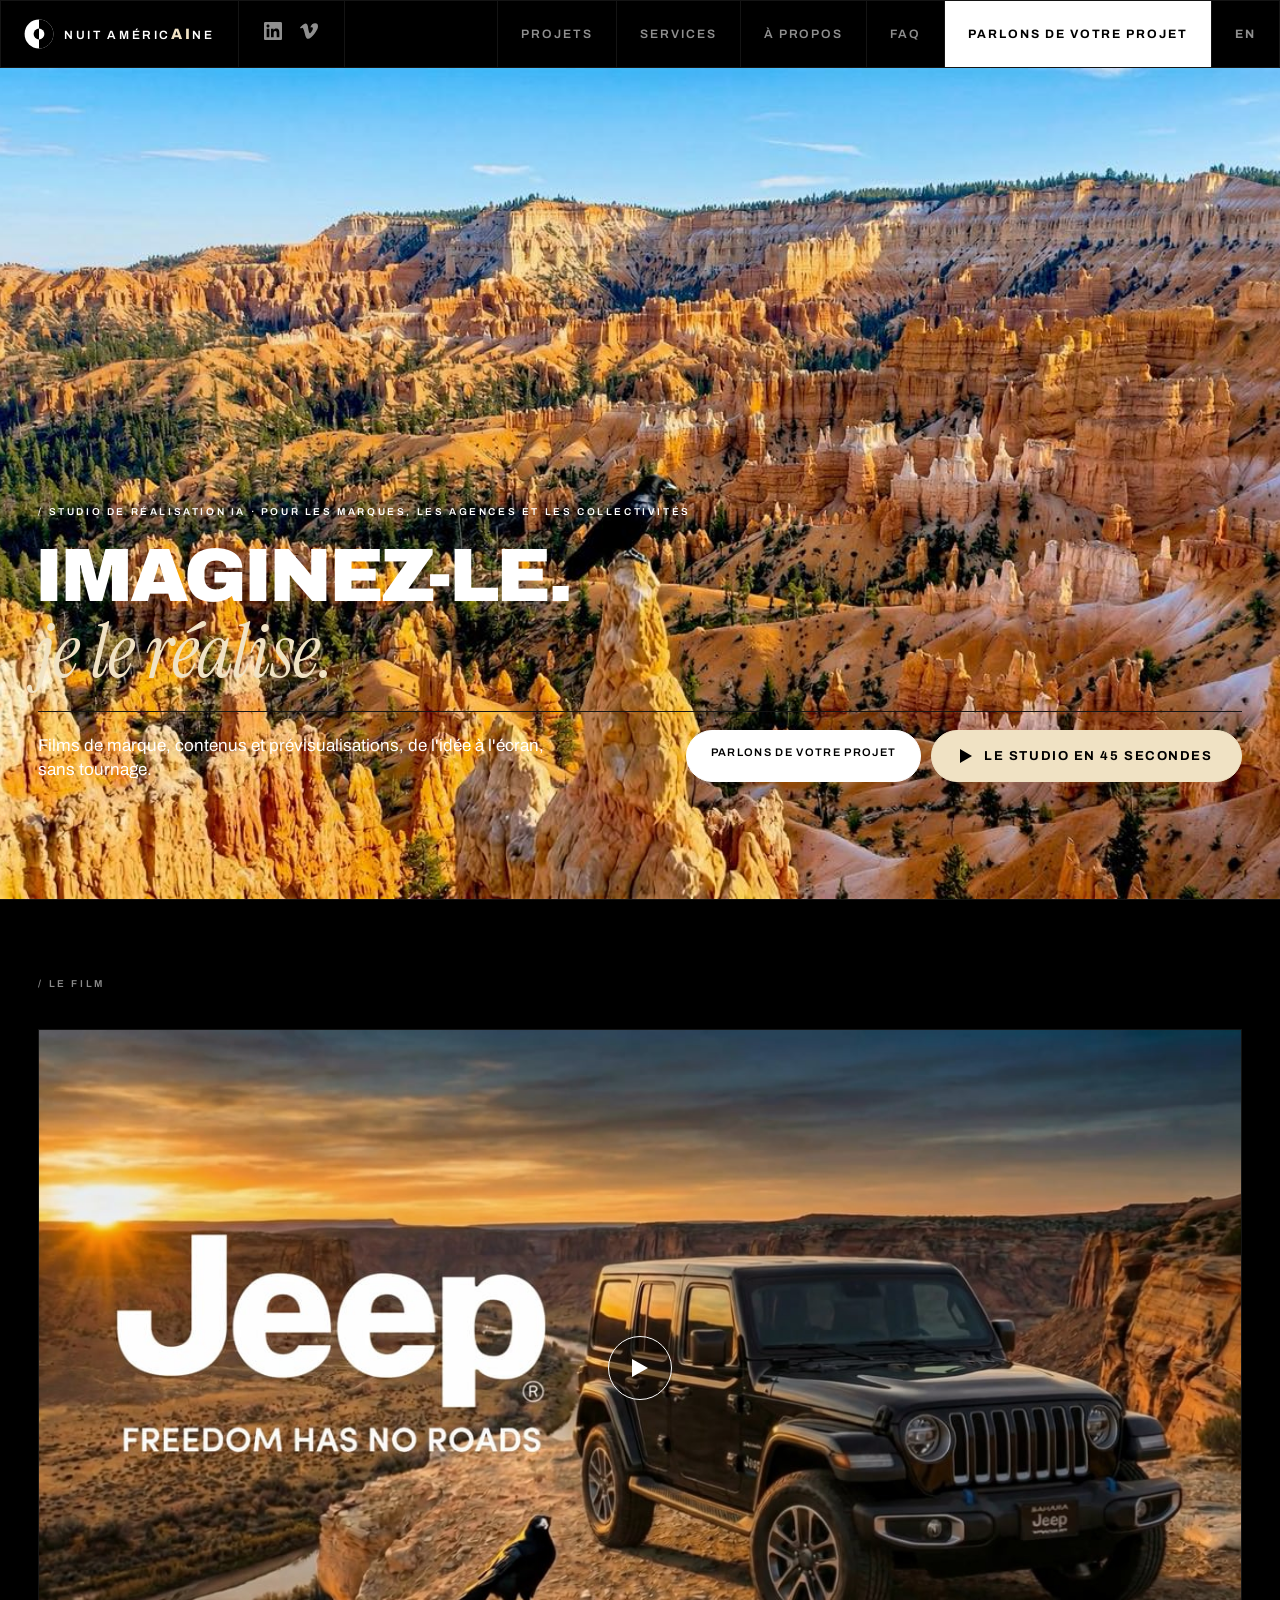
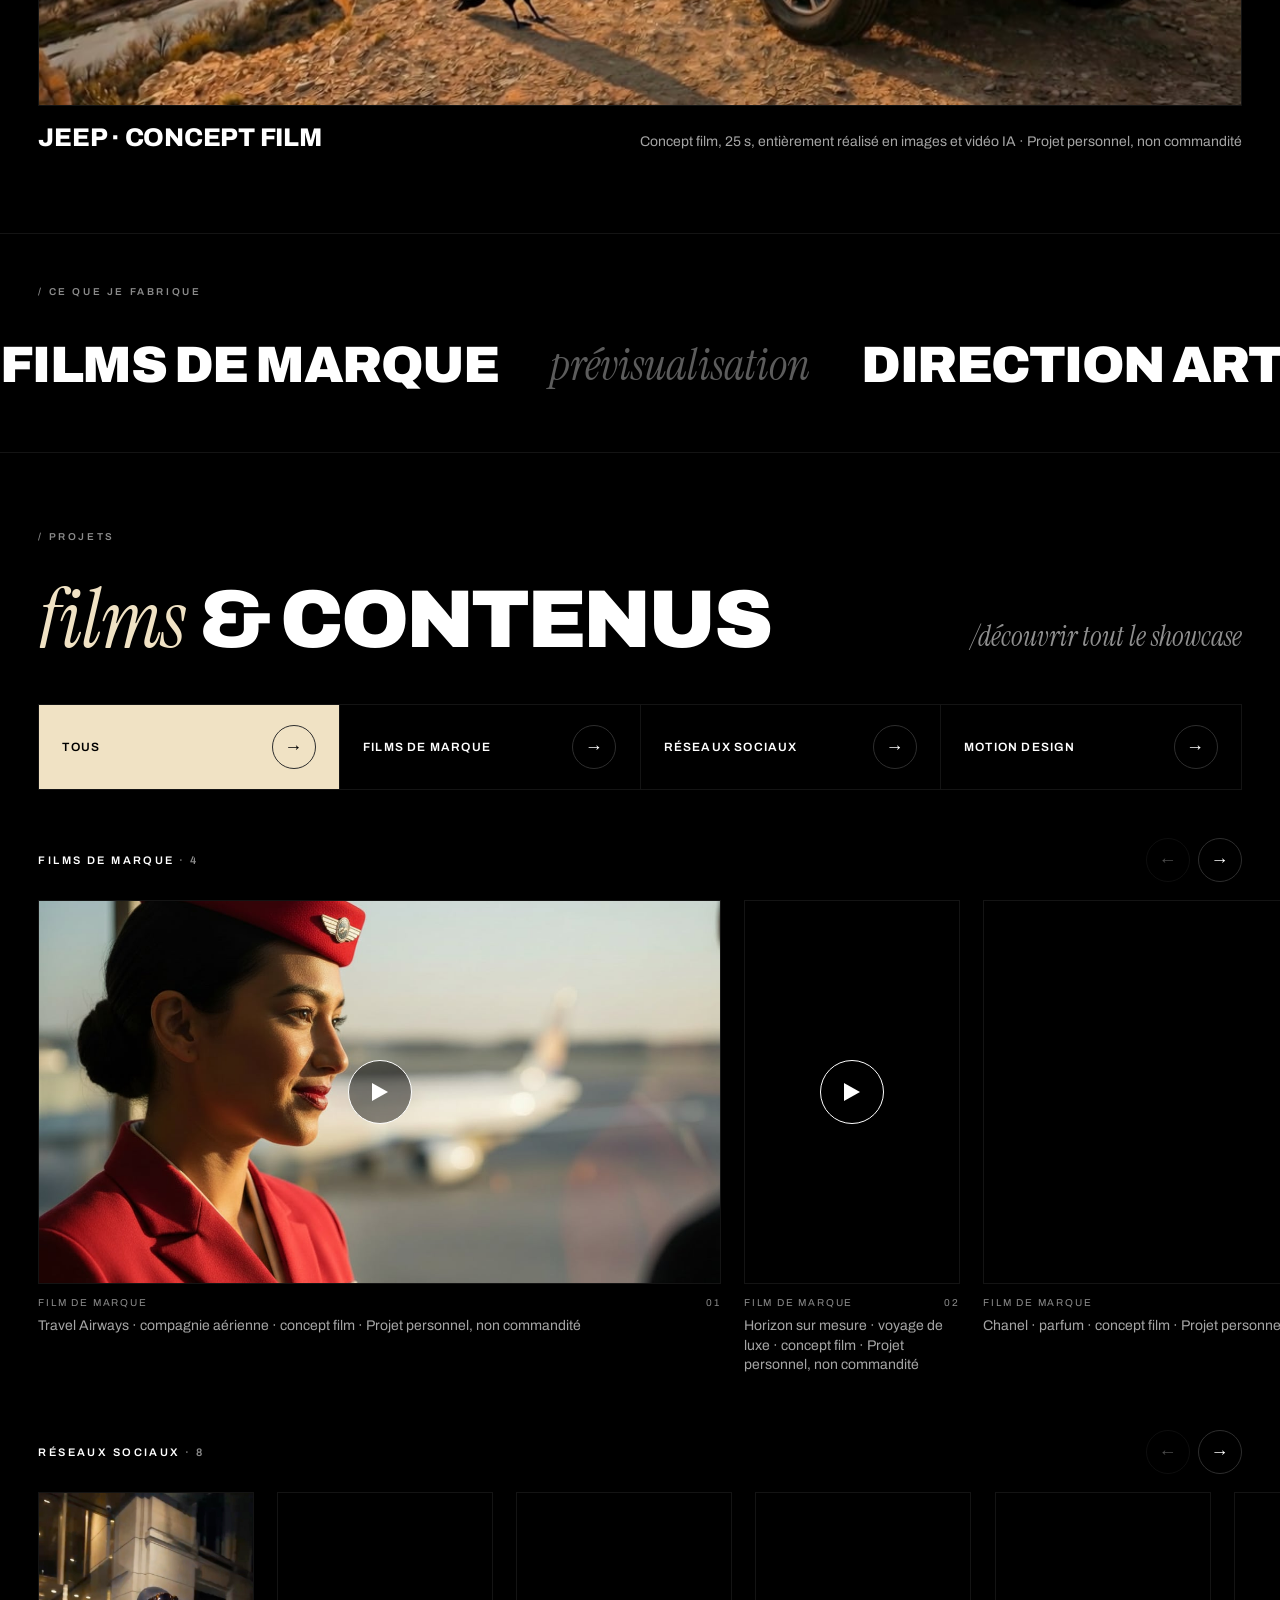
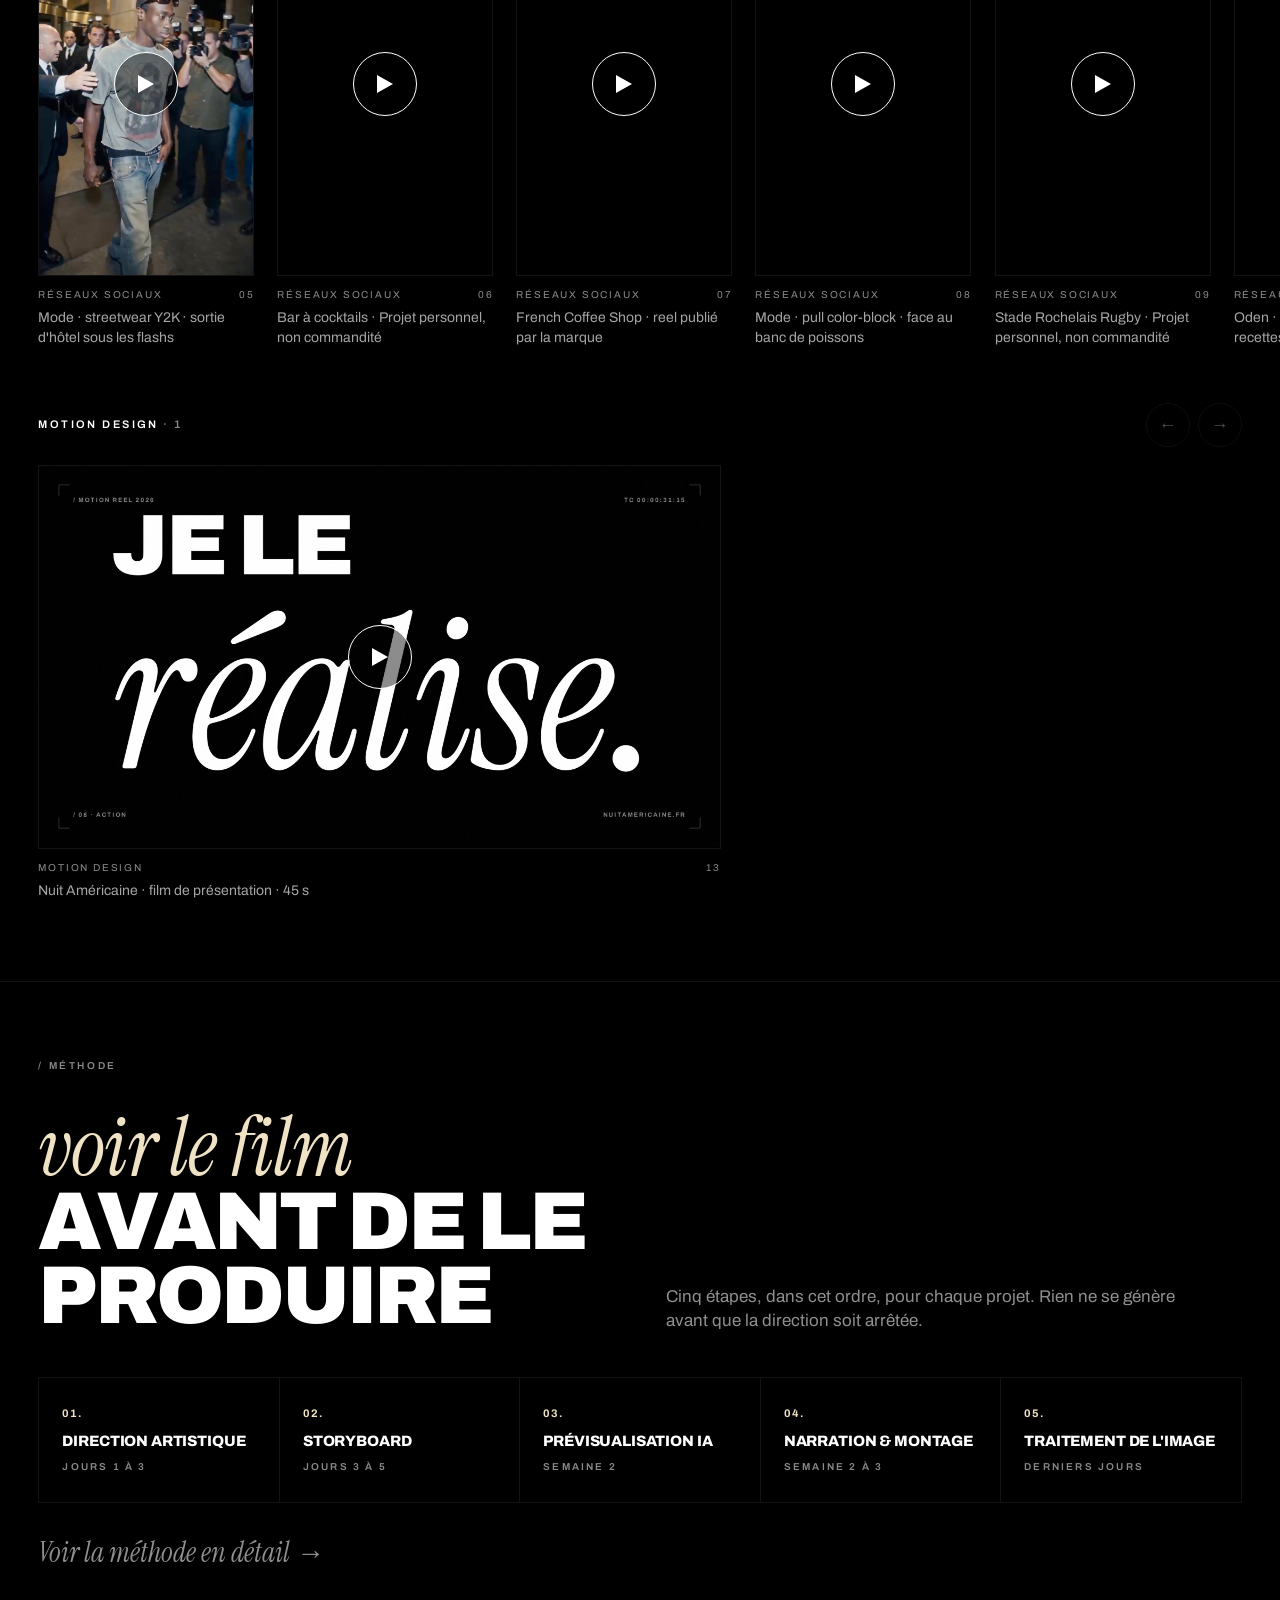
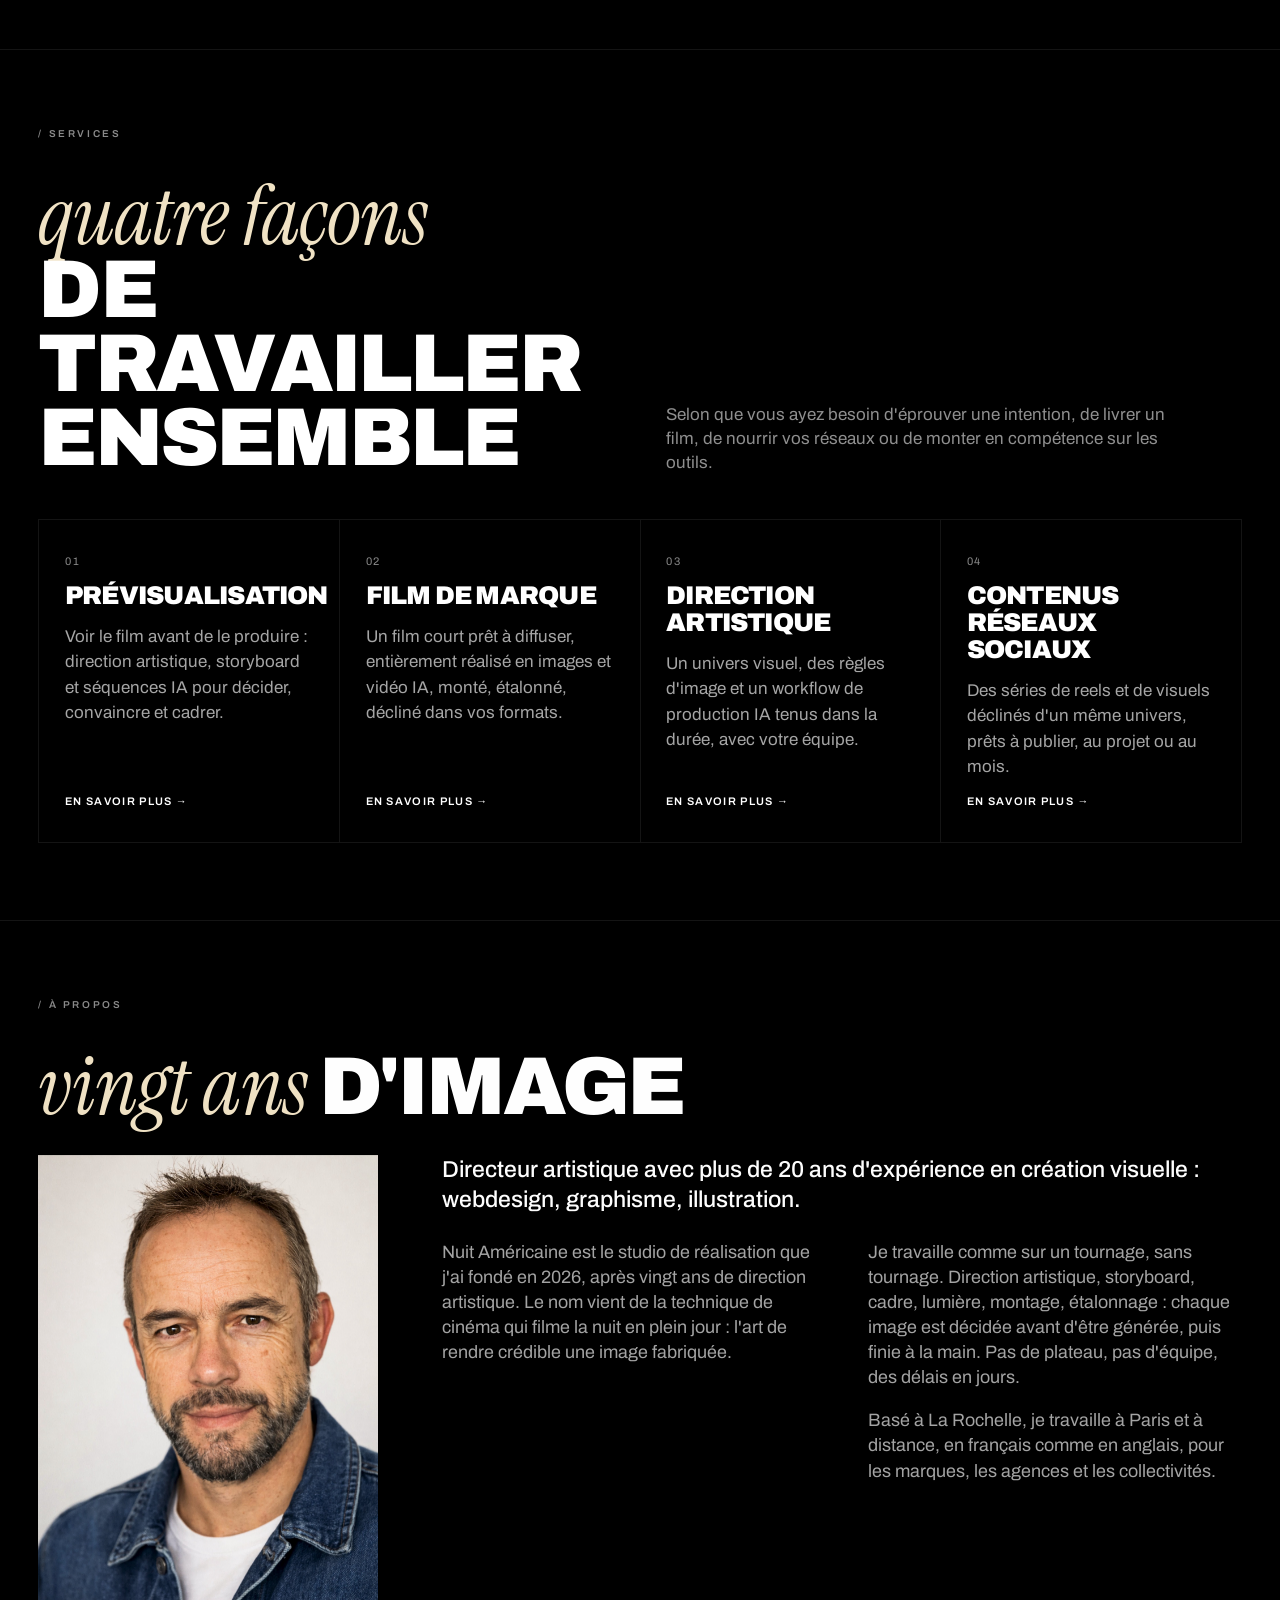
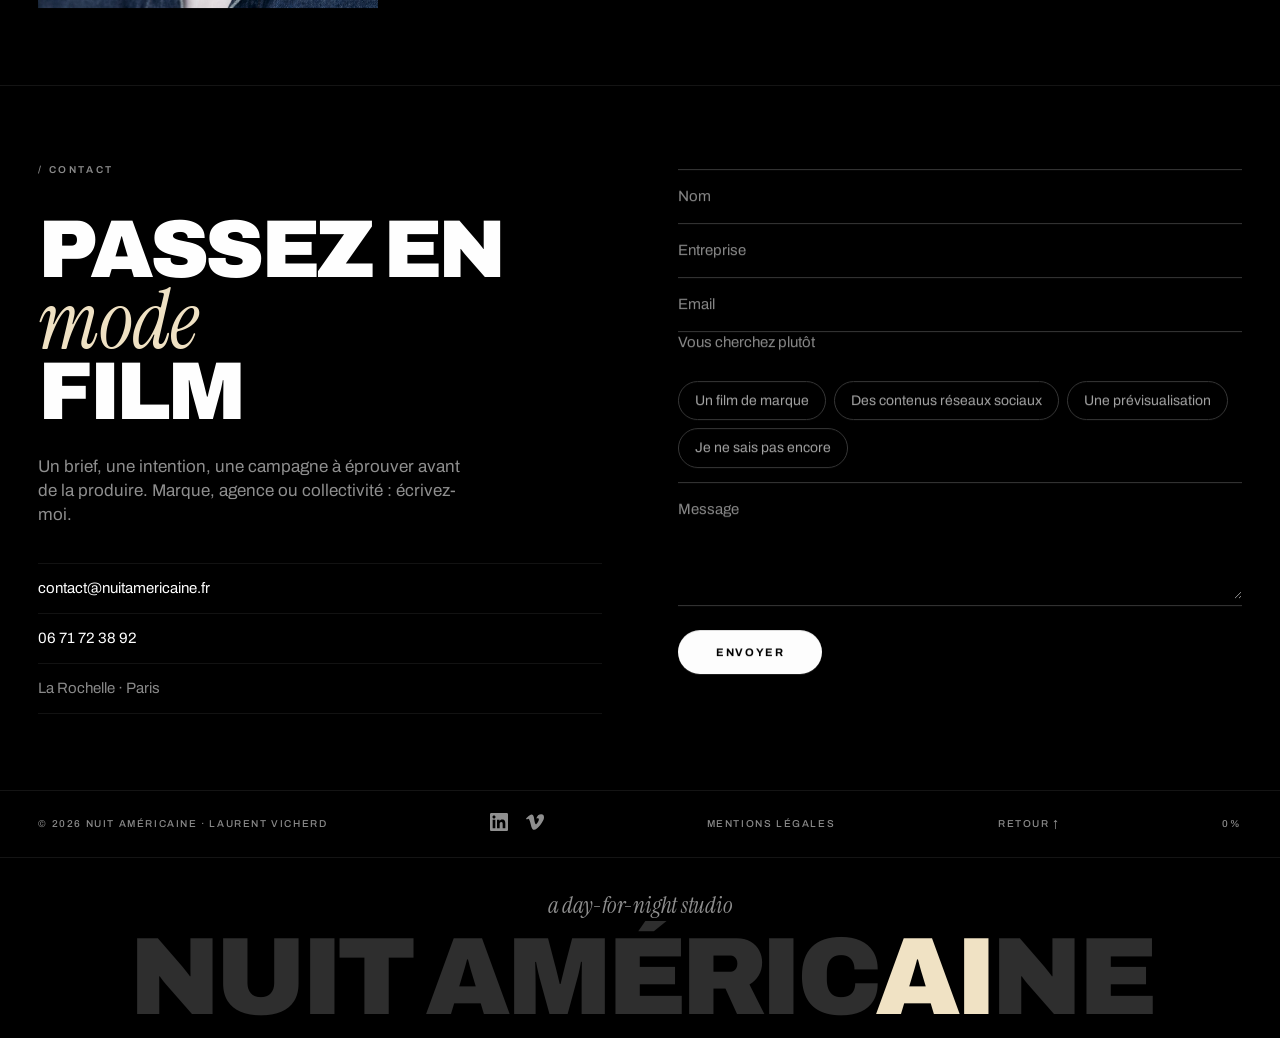
==== index.html @ 82d96323 "Mise en ligne du 2026-10-12 20:58" ====
<!DOCTYPE html><html lang="fr" class="no-js"><head><meta charset="utf-8"><meta name="viewport" content="width=device-width, initial-scale=1"><meta name="theme-color" content="#000000"><meta name="author" content="Laurent Vicherd"><script>
      document.documentElement.classList.replace("no-js", "js");
    </script><link rel="icon" href="/favicon.svg" type="image/svg+xml"><link rel="apple-touch-icon" href="/apple-touch-icon.png"><link rel="sitemap" href="/sitemap-index.xml"><link rel="preload" href="/fonts/archivo-latin-wght-normal.woff2" as="font" type="font/woff2" crossorigin><link rel="preload" href="/fonts/instrument-serif-latin-400-italic.woff2" as="font" type="font/woff2" crossorigin><title>Nuit Américaine · Agence de création vidéo IA, par Laurent Vicherd</title><meta name="description" content="Nuit Américaine, agence de création vidéo IA, La Rochelle et Paris, dirigée par Laurent Vicherd, directeur artistique. Films de marque, contenus réseaux sociaux et prévisualisation, entièrement produits par l'IA."><link rel="canonical" href="https://nuitamericaine.fr/"><meta property="og:type" content="website"><meta property="og:site_name" content="Nuit Américaine · agence de création vidéo IA"><meta property="og:locale" content="fr_FR"><link rel="alternate" hreflang="fr" href="https://nuitamericaine.fr/"><link rel="alternate" hreflang="en" href="https://nuitamericaine.fr/en/"><link rel="alternate" hreflang="x-default" href="https://nuitamericaine.fr/"><meta property="og:title" content="Nuit Américaine · Agence de création vidéo IA, par Laurent Vicherd"><meta property="og:description" content="Nuit Américaine, agence de création vidéo IA, La Rochelle et Paris, dirigée par Laurent Vicherd, directeur artistique. Films de marque, contenus réseaux sociaux et prévisualisation, entièrement produits par l'IA."><meta property="og:url" content="https://nuitamericaine.fr/"><meta property="og:image" content="https://nuitamericaine.fr/images/og-image.jpg"><meta property="og:image:width" content="1200"><meta property="og:image:height" content="630"><meta property="og:image:alt" content="Nuit Américaine, agence de création vidéo IA · Laurent Vicherd, directeur artistique"><meta name="twitter:card" content="summary_large_image"><meta name="twitter:title" content="Nuit Américaine · Agence de création vidéo IA, par Laurent Vicherd"><meta name="twitter:description" content="Nuit Américaine, agence de création vidéo IA, La Rochelle et Paris, dirigée par Laurent Vicherd, directeur artistique. Films de marque, contenus réseaux sociaux et prévisualisation, entièrement produits par l'IA."><meta name="twitter:image" content="https://nuitamericaine.fr/images/og-image.jpg"><meta name="twitter:image:alt" content="Nuit Américaine, agence de création vidéo IA · Laurent Vicherd, directeur artistique"><script type="application/ld+json">{"@context":"https://schema.org","@type":["Organization","LocalBusiness"],"@id":"https://nuitamericaine.fr/#organization","name":"Nuit Américaine","alternateName":"Nuit Americaine","url":"https://nuitamericaine.fr","logo":"https://nuitamericaine.fr/icon-512.png","image":"https://nuitamericaine.fr/images/og-image.jpg","description":"Nuit Américaine, agence de création vidéo IA, La Rochelle et Paris, dirigée par Laurent Vicherd, directeur artistique. Films de marque, contenus réseaux sociaux et prévisualisation, entièrement produits par l'IA.","email":"contact@nuitamericaine.fr","telephone":"+33671723892","founder":{"@type":"Person","name":"Laurent Vicherd"},"address":{"@type":"PostalAddress","addressLocality":"La Rochelle","addressRegion":"Nouvelle-Aquitaine","addressCountry":"FR"},"areaServed":["La Rochelle","Paris","France","Europe"],"knowsLanguage":["fr","en"],"makesOffer":[{"@type":"Offer","itemOffered":{"@type":"Service","name":"Prévisualisation"}},{"@type":"Offer","itemOffered":{"@type":"Service","name":"Film de marque"}},{"@type":"Offer","itemOffered":{"@type":"Service","name":"Direction artistique"}},{"@type":"Offer","itemOffered":{"@type":"Service","name":"Contenus réseaux sociaux"}}],"sameAs":["https://www.linkedin.com/in/lvicherd/","https://vimeo.com/showcase/12160881"]}</script><script type="application/ld+json">{"@context":"https://schema.org","@type":"Person","name":"Laurent Vicherd","jobTitle":"Directeur artistique, créateur vidéo IA et réalisateur","description":"Nuit Américaine, agence de création vidéo IA, La Rochelle et Paris, dirigée par Laurent Vicherd, directeur artistique. Films de marque, contenus réseaux sociaux et prévisualisation, entièrement produits par l'IA.","url":"https://nuitamericaine.fr","image":"https://nuitamericaine.fr/images/og-image.jpg","email":"mailto:contact@nuitamericaine.fr","telephone":"+33671723892","address":{"@type":"PostalAddress","addressLocality":"La Rochelle","addressRegion":"Nouvelle-Aquitaine","addressCountry":"FR"},"knowsLanguage":[{"@type":"Language","name":"Français","alternateName":"fr"},{"@type":"Language","name":"Anglais","alternateName":"en"}],"knowsAbout":["Direction artistique","Prévisualisation cinématographique","Vidéo générée par IA","Contenus réseaux sociaux","Motion design","Narration visuelle","Colorimétrie"],"worksFor":{"@id":"https://nuitamericaine.fr/#organization"},"sameAs":["https://www.linkedin.com/in/lvicherd/","https://vimeo.com/showcase/12160881"]}</script><link rel="stylesheet" href="/_astro/Footer.DX5v9vsR.css"><link rel="stylesheet" href="/_astro/Contact.DPKjSis9.css"></head><body><a class="skip-link" href="#top">Aller au contenu</a><header class="_wbp8n1"><nav class="_0O6ddc" aria-label="Navigation principale"><a class="_5jztdh _KssVgu" href="#top"><svg class="_oegGxY" viewBox="0 0 100 100" aria-hidden="true" focusable="false"><defs><clipPath id="na-h"><rect x="50" y="0" width="50" height="100"></rect></clipPath></defs><circle cx="50" cy="50" r="48" fill="#fff"></circle><circle cx="50" cy="50" r="48" fill="#000" clip-path="url(#na-h)"></circle><circle cx="50" cy="50" r="18" fill="#000"></circle><circle cx="50" cy="50" r="18" fill="#fff" clip-path="url(#na-h)"></circle></svg><span class="_LylGI-">Nuit Améric<span class="_NhfbE0">ai</span>ne</span><span class="visually-hidden">, retour en haut de page</span></a><span class="_5jztdh _innQ03"><ul class="_6sXvDL" aria-label="Réseaux et profils"><li><a class="_XAW3bi" href="https://www.linkedin.com/in/lvicherd/" target="_blank" rel="noopener"><svg class="_UkfkSz" viewBox="0 0 24 24" aria-hidden="true" focusable="false"><path fill="currentColor" d="M20.447 20.452h-3.554v-5.569c0-1.328-.027-3.037-1.852-3.037-1.853 0-2.136 1.445-2.136 2.939v5.667H9.351V9h3.414v1.561h.046c.477-.9 1.637-1.85 3.37-1.85 3.601 0 4.267 2.37 4.267 5.455v6.286zM5.337 7.433c-1.144 0-2.063-.926-2.063-2.065 0-1.138.92-2.063 2.063-2.063 1.14 0 2.064.925 2.064 2.063 0 1.139-.925 2.065-2.064 2.065zm1.782 13.019H3.555V9h3.564v11.452zM22.225 0H1.771C.792 0 0 .774 0 1.729v20.542C0 23.227.792 24 1.771 24h20.451C23.2 24 24 23.227 24 22.271V1.729C24 .774 23.2 0 22.222 0h.003z"></path></svg><span class="visually-hidden">LinkedIn</span><span class="visually-hidden">(nouvelle fenêtre)</span></a></li><li><a class="_XAW3bi" href="https://vimeo.com/showcase/12160881" target="_blank" rel="noopener"><svg class="_UkfkSz" viewBox="0 0 24 24" aria-hidden="true" focusable="false"><path fill="currentColor" d="M23.9765 6.4168c-.105 2.338-1.739 5.5429-4.894 9.6088-3.2679 4.247-6.0258 6.3699-8.2898 6.3699-1.409 0-2.578-1.294-3.553-3.881l-1.9179-7.1138c-.719-2.584-1.488-3.878-2.312-3.878-.179 0-.806.378-1.881 1.132l-1.129-1.457a315.06 315.06 0 0 0 3.501-3.1279c1.579-1.368 2.765-2.085 3.554-2.159 1.867-.18 3.016 1.1 3.447 3.838.465 2.953.789 4.789.971 5.507.539 2.45 1.131 3.674 1.776 3.674.502 0 1.256-.796 2.265-2.385 1.004-1.589 1.54-2.797 1.612-3.628.144-1.371-.395-2.061-1.614-2.061-.574 0-1.167.121-1.777.391 1.186-3.868 3.434-5.757 6.762-5.637 2.473.06 3.628 1.664 3.493 4.797l-.013.01z"></path></svg><span class="visually-hidden">Vimeo</span><span class="visually-hidden">(nouvelle fenêtre)</span></a></li></ul></span><span class="_5jztdh _wGS1Yd" aria-hidden="true"></span><span class="_5jztdh _672JQn"><a class="_-FFBN1" href="#projets">Projets</a></span><span class="_5jztdh _672JQn"><a class="_-FFBN1" href="/services">Services</a></span><span class="_5jztdh _672JQn"><a class="_-FFBN1" href="#apropos">À propos</a></span><span class="_5jztdh _672JQn"><a class="_-FFBN1" href="/services#faq">FAQ</a></span><span class="_5jztdh _gAZI0k"><a class="_b3pAGg" href="#contact">Parlons de votre projet</a></span><span class="_5jztdh _28Ge5Y"><a class="_ID6BMH" href="/en/" lang="en" hreflang="en">EN</a></span></nav></header><main><section class="_EOciAQ" id="top"><div class="_E2s0Wj" aria-hidden="true"><video class="_4njW0q" data-hero-video poster="/images/hero-poster.jpg" muted loop playsinline preload="metadata" tabindex="-1"><source src="/videos/hero.mp4" type="video/mp4"></video></div><p class="_DRItm-" data-reveal>/ Studio de réalisation IA · pour les marques, les agences et les collectivités</p><h1 class="_-aDW0U" data-reveal>Imaginez-le.<br><span class="_s-t-P8">je le réalise.</span></h1><div class="_HkXryt" data-reveal><p class="_ezBkP9">Films de marque, contenus et prévisualisations, de l&#39;idée à l&#39;écran, sans tournage.</p><div class="_1n6pRi"><a class="_N9rGZK _R1KWrd" href="#contact">Parlons de votre projet</a><a class="_N9rGZK _MfQy-w" href="#film-studio" data-play-studio><svg class="_RhfrwD" width="12" height="14" viewBox="0 0 12 14" fill="currentColor" aria-hidden="true"><path d="M0 0L12 7L0 14Z"></path></svg>Le studio en 45 secondes</a></div></div></section><section class="_SEMcE3" aria-labelledby="film-titre"><p class="_TMqPRM" data-reveal>/ Le film</p><div class="_PsSI9Y" data-reveal><button class="_bNBcaM" type="button" data-video-facade data-video-id="1176150664" data-video-title="Jeep · concept film" aria-label="Lire le film Jeep · concept film sur Vimeo"><img class="_WXocgA" src="/images/posters/video-04.jpg" alt="Image d'ouverture du concept film Jeep : un 4x4 au bord d'un canyon au soleil couchant." width="1280" height="720" decoding="async"><span class="_K4FplE" aria-hidden="true"><svg width="16" height="18" viewBox="0 0 16 18" fill="currentColor"><path d="M0 0L16 9L0 18Z"></path></svg></span></button><noscript><a class="_5IlY3P" href="https://vimeo.com/1176150664" target="_blank" rel="noopener"><img class="_WXocgA" src="/images/posters/video-04.jpg" alt="Image d'ouverture du concept film Jeep : un 4x4 au bord d'un canyon au soleil couchant." width="1280" height="720"><span class="_lrZxmO">Vimeo ↗</span></a></noscript></div><div class="_QE5AT4" data-reveal><h2 class="_oQU0Nr" id="film-titre">Jeep · concept film</h2><p class="_DXHihj">Concept film, 25 s, entièrement réalisé en images et vidéo IA · Projet personnel, non commandité</p></div></section><section class="_0sg8S0" aria-label="Ce que je fabrique"><p class="_gAsKgn">/ Ce que je fabrique</p><div class="_cw5gLJ"><div class="_ScFVD5"><span class="_ceEhWp">Films de marque</span><span class="_aMwuZ1">prévisualisation</span><span class="_ceEhWp">Direction artistique</span><span class="_aMwuZ1">motion design</span><span class="_ceEhWp">Narration visuelle</span><span class="_aMwuZ1">colorimétrie</span><span class="_ceEhWp">Contenus réseaux sociaux</span><span class="_aMwuZ1">reels &amp; séries</span></div><div class="_ScFVD5" aria-hidden="true"><span class="_ceEhWp">Films de marque</span><span class="_aMwuZ1">prévisualisation</span><span class="_ceEhWp">Direction artistique</span><span class="_aMwuZ1">motion design</span><span class="_ceEhWp">Narration visuelle</span><span class="_aMwuZ1">colorimétrie</span><span class="_ceEhWp">Contenus réseaux sociaux</span><span class="_aMwuZ1">reels &amp; séries</span></div></div></section><section class="_XnP-DE" id="projets" data-projects><p class="_xaM4bd" data-reveal>/ Projets</p><div class="_LKcLnQ" data-reveal><h2 class="_h4AxAI"><span class="_HndAAG">films</span> &amp; contenus</h2><a class="_Z-y7u-" href="https://vimeo.com/showcase/12160881" target="_blank" rel="noopener">/découvrir tout le showcase <span class="visually-hidden">(nouvelle fenêtre)</span></a></div><ul class="ruled-grid _-sAWyq" aria-label="Filtrer les contenus par catégorie" data-reveal><li class="ruled-cell _ffMfDf"><button class="_nqh50D" type="button" data-filter="tous" data-filter-label="Tous" aria-pressed="true"><span>Tous</span><span class="_gTnR7n" aria-hidden="true">→</span></button></li><li class="ruled-cell _ffMfDf"><button class="_nqh50D" type="button" data-filter="films-de-marque" data-filter-label="Films de marque" aria-pressed="false"><span>Films de marque</span><span class="_gTnR7n" aria-hidden="true">→</span></button></li><li class="ruled-cell _ffMfDf"><button class="_nqh50D" type="button" data-filter="reseaux-sociaux" data-filter-label="Réseaux sociaux" aria-pressed="false"><span>Réseaux sociaux</span><span class="_gTnR7n" aria-hidden="true">→</span></button></li><li class="ruled-cell _ffMfDf"><button class="_nqh50D" type="button" data-filter="motion-design" data-filter-label="Motion design" aria-pressed="false"><span>Motion design</span><span class="_gTnR7n" aria-hidden="true">→</span></button></li></ul><p class="visually-hidden" data-filter-status aria-live="polite"></p><div class="_xYwr3K" data-carousel data-reveal><div class="_NORXC7"><p class="_hjZiLB" id="bandeau-films">Films de marque<span class="_Fj1w9S" aria-hidden="true"> · 4</span></p><div class="_FFjGPI"><button class="_gTnR7n" type="button" data-carousel-prev aria-label="Films de marque : précédents">←</button><button class="_gTnR7n" type="button" data-carousel-next aria-label="Films de marque : suivants">→</button></div></div><div class="_KVOR9C" data-carousel-track tabindex="0" role="region" aria-labelledby="bandeau-films"><div data-categories="films-de-marque" data-orientation="landscape"><div class="_p1DOcI"><button class="_bNBcaM" type="button" data-video-facade data-video-id="1174697975" data-video-title="Travel Airways · concept film" aria-label="Lire le Film de marque 01 sur Vimeo"><img class="_WXocgA" src="/images/posters/video-01.jpg" alt="Image d'ouverture du concept film Travel Airways." width="1280" height="720" loading="lazy" decoding="async"><span class="_K4FplE" aria-hidden="true"><svg width="16" height="18" viewBox="0 0 16 18" fill="currentColor"><path d="M0 0L16 9L0 18Z"></path></svg></span></button><noscript><a class="_5IlY3P" href="https://vimeo.com/1174697975" target="_blank" rel="noopener"><img class="_WXocgA" src="/images/posters/video-01.jpg" alt="Image d'ouverture du concept film Travel Airways." width="1280" height="720"><span class="_lrZxmO">Lire le Film de marque 01 sur Vimeo ↗</span></a></noscript></div><p class="_GtajoO"><span>Film de marque</span><span>01</span></p><p class="_srpc16">Travel Airways · compagnie aérienne · concept film · Projet personnel, non commandité</p></div><div data-categories="films-de-marque" data-orientation="portrait"><div class="_p1DOcI _r8mpt8"><button class="_bNBcaM" type="button" data-video-facade data-video-id="1174701593" data-video-title="Horizon sur mesure · voyage de luxe, concept film" aria-label="Lire le Film de marque 02 sur Vimeo"><img class="_WXocgA" src="/images/posters/video-02.jpg" alt="Un couple assis devant les coupoles bleues de Santorin, au-dessus de la mer." width="720" height="1280" loading="lazy" decoding="async"><span class="_K4FplE" aria-hidden="true"><svg width="16" height="18" viewBox="0 0 16 18" fill="currentColor"><path d="M0 0L16 9L0 18Z"></path></svg></span></button><noscript><a class="_5IlY3P" href="https://vimeo.com/1174701593" target="_blank" rel="noopener"><img class="_WXocgA" src="/images/posters/video-02.jpg" alt="Un couple assis devant les coupoles bleues de Santorin, au-dessus de la mer." width="720" height="1280"><span class="_lrZxmO">Lire le Film de marque 02 sur Vimeo ↗</span></a></noscript></div><p class="_GtajoO"><span>Film de marque</span><span>02</span></p><p class="_srpc16">Horizon sur mesure · voyage de luxe · concept film · Projet personnel, non commandité</p></div><div data-categories="films-de-marque" data-orientation="landscape"><div class="_p1DOcI"><button class="_bNBcaM" type="button" data-video-facade data-video-id="1189665061" data-video-title="Chanel · parfum, concept film" aria-label="Lire le Film de marque 03 sur Vimeo"><img class="_WXocgA" src="/images/posters/video-03.jpg" alt="Image d'ouverture du concept film parfum." width="1280" height="720" loading="lazy" decoding="async"><span class="_K4FplE" aria-hidden="true"><svg width="16" height="18" viewBox="0 0 16 18" fill="currentColor"><path d="M0 0L16 9L0 18Z"></path></svg></span></button><noscript><a class="_5IlY3P" href="https://vimeo.com/1189665061" target="_blank" rel="noopener"><img class="_WXocgA" src="/images/posters/video-03.jpg" alt="Image d'ouverture du concept film parfum." width="1280" height="720"><span class="_lrZxmO">Lire le Film de marque 03 sur Vimeo ↗</span></a></noscript></div><p class="_GtajoO"><span>Film de marque</span><span>03</span></p><p class="_srpc16">Chanel · parfum · concept film · Projet personnel, non commandité</p></div><div data-categories="films-de-marque" data-orientation="landscape"><div class="_p1DOcI"><button class="_bNBcaM" type="button" data-video-facade data-video-id="1176150664" data-video-title="Jeep · concept film" aria-label="Lire le Film de marque 04 sur Vimeo"><img class="_WXocgA" src="/images/posters/video-04.jpg" alt="Image d'ouverture du concept film Jeep." width="1280" height="720" loading="lazy" decoding="async"><span class="_K4FplE" aria-hidden="true"><svg width="16" height="18" viewBox="0 0 16 18" fill="currentColor"><path d="M0 0L16 9L0 18Z"></path></svg></span></button><noscript><a class="_5IlY3P" href="https://vimeo.com/1176150664" target="_blank" rel="noopener"><img class="_WXocgA" src="/images/posters/video-04.jpg" alt="Image d'ouverture du concept film Jeep." width="1280" height="720"><span class="_lrZxmO">Lire le Film de marque 04 sur Vimeo ↗</span></a></noscript></div><p class="_GtajoO"><span>Film de marque</span><span>04</span></p><p class="_srpc16">Jeep · automobile · concept film · Projet personnel, non commandité</p></div></div></div><div class="_xYwr3K" data-carousel data-reveal><div class="_NORXC7"><p class="_hjZiLB" id="bandeau-reels">Réseaux sociaux<span class="_Fj1w9S" aria-hidden="true"> · 8</span></p><div class="_FFjGPI"><button class="_gTnR7n" type="button" data-carousel-prev aria-label="Réseaux sociaux : précédents">←</button><button class="_gTnR7n" type="button" data-carousel-next aria-label="Réseaux sociaux : suivants">→</button></div></div><div class="_KVOR9C" data-carousel-track tabindex="0" role="region" aria-labelledby="bandeau-reels"><div data-categories="reseaux-sociaux" data-orientation="portrait"><div class="_p1DOcI _r8mpt8"><button class="_bNBcaM" type="button" data-video-facade data-video-src="/videos/reels/reel-mode-flashs.mp4" data-video-title="Mode · la sortie sous les flashs" aria-label="Lire la vidéo « Mode · streetwear Y2K · sortie d'hôtel sous les flashs »"><img class="_WXocgA" src="/images/posters/reel-mode-flashs.jpg" alt="Un jeune homme en t-shirt vintage traverse une haie de photographes à la sortie d'un hôtel, la nuit." width="720" height="1280" loading="lazy" decoding="async"><span class="_K4FplE" aria-hidden="true"><svg width="16" height="18" viewBox="0 0 16 18" fill="currentColor"><path d="M0 0L16 9L0 18Z"></path></svg></span></button><noscript><a class="_5IlY3P" href="/videos/reels/reel-mode-flashs.mp4" target="_blank" rel="noopener"><img class="_WXocgA" src="/images/posters/reel-mode-flashs.jpg" alt="Un jeune homme en t-shirt vintage traverse une haie de photographes à la sortie d'un hôtel, la nuit." width="720" height="1280"><span class="_lrZxmO">Lire la vidéo « Mode · streetwear Y2K · sortie d&#39;hôtel sous les flashs » ↗</span></a></noscript></div><p class="_GtajoO"><span>Réseaux sociaux</span><span>05</span></p><p class="_srpc16">Mode · streetwear Y2K · sortie d&#39;hôtel sous les flashs</p></div><div data-categories="reseaux-sociaux" data-orientation="portrait"><div class="_p1DOcI _r8mpt8"><button class="_bNBcaM" type="button" data-video-facade data-video-src="/videos/reels/reel-bar-cocktails.mp4" data-video-title="Bar à cocktails · reel vertical" aria-label="Lire la vidéo « Bar à cocktails · Projet personnel, non commandité »"><img class="_WXocgA" src="/images/posters/reel-bar-cocktails.jpg" alt="Une main dépose des framboises sur un cocktail, fond rouge." width="720" height="1280" loading="lazy" decoding="async"><span class="_K4FplE" aria-hidden="true"><svg width="16" height="18" viewBox="0 0 16 18" fill="currentColor"><path d="M0 0L16 9L0 18Z"></path></svg></span></button><noscript><a class="_5IlY3P" href="/videos/reels/reel-bar-cocktails.mp4" target="_blank" rel="noopener"><img class="_WXocgA" src="/images/posters/reel-bar-cocktails.jpg" alt="Une main dépose des framboises sur un cocktail, fond rouge." width="720" height="1280"><span class="_lrZxmO">Lire la vidéo « Bar à cocktails · Projet personnel, non commandité » ↗</span></a></noscript></div><p class="_GtajoO"><span>Réseaux sociaux</span><span>06</span></p><p class="_srpc16">Bar à cocktails · Projet personnel, non commandité</p></div><div data-categories="reseaux-sociaux" data-orientation="portrait"><div class="_p1DOcI _r8mpt8"><button class="_bNBcaM" type="button" data-video-facade data-video-src="/videos/reels/reel-french-coffee-shop.mp4" data-video-title="French Coffee Shop · reel vertical" aria-label="Lire la vidéo « French Coffee Shop · reel publié par la marque »"><img class="_WXocgA" src="/images/posters/reel-french-coffee-shop.jpg" alt="La vapeur d'une tasse de café dessine une forme dans la pénombre." width="720" height="1280" loading="lazy" decoding="async"><span class="_K4FplE" aria-hidden="true"><svg width="16" height="18" viewBox="0 0 16 18" fill="currentColor"><path d="M0 0L16 9L0 18Z"></path></svg></span></button><noscript><a class="_5IlY3P" href="/videos/reels/reel-french-coffee-shop.mp4" target="_blank" rel="noopener"><img class="_WXocgA" src="/images/posters/reel-french-coffee-shop.jpg" alt="La vapeur d'une tasse de café dessine une forme dans la pénombre." width="720" height="1280"><span class="_lrZxmO">Lire la vidéo « French Coffee Shop · reel publié par la marque » ↗</span></a></noscript></div><p class="_GtajoO"><span>Réseaux sociaux</span><span>07</span></p><p class="_srpc16">French Coffee Shop · reel publié par la marque</p></div><div data-categories="reseaux-sociaux" data-orientation="portrait"><div class="_p1DOcI _r8mpt8"><button class="_bNBcaM" type="button" data-video-facade data-video-src="/videos/reels/reel-mode-aquarium.mp4" data-video-title="Mode · l'aquarium" aria-label="Lire la vidéo « Mode · pull color-block · face au banc de poissons »"><img class="_WXocgA" src="/images/posters/reel-mode-aquarium.jpg" alt="Un jeune homme en casquette et pull à bandes de couleur, debout devant un grand aquarium bleu." width="720" height="1280" loading="lazy" decoding="async"><span class="_K4FplE" aria-hidden="true"><svg width="16" height="18" viewBox="0 0 16 18" fill="currentColor"><path d="M0 0L16 9L0 18Z"></path></svg></span></button><noscript><a class="_5IlY3P" href="/videos/reels/reel-mode-aquarium.mp4" target="_blank" rel="noopener"><img class="_WXocgA" src="/images/posters/reel-mode-aquarium.jpg" alt="Un jeune homme en casquette et pull à bandes de couleur, debout devant un grand aquarium bleu." width="720" height="1280"><span class="_lrZxmO">Lire la vidéo « Mode · pull color-block · face au banc de poissons » ↗</span></a></noscript></div><p class="_GtajoO"><span>Réseaux sociaux</span><span>08</span></p><p class="_srpc16">Mode · pull color-block · face au banc de poissons</p></div><div data-categories="reseaux-sociaux" data-orientation="portrait"><div class="_p1DOcI _r8mpt8"><button class="_bNBcaM" type="button" data-video-facade data-video-src="/videos/reels/reel-stade-rochelais.mp4" data-video-title="Stade Rochelais Rugby · reel vertical" aria-label="Lire la vidéo « Stade Rochelais Rugby · Projet personnel, non commandité »"><img class="_WXocgA" src="/images/posters/reel-stade-rochelais.jpg" alt="Un ballon de rugby posé sur les quais du port, entouré de lumière." width="720" height="1280" loading="lazy" decoding="async"><span class="_K4FplE" aria-hidden="true"><svg width="16" height="18" viewBox="0 0 16 18" fill="currentColor"><path d="M0 0L16 9L0 18Z"></path></svg></span></button><noscript><a class="_5IlY3P" href="/videos/reels/reel-stade-rochelais.mp4" target="_blank" rel="noopener"><img class="_WXocgA" src="/images/posters/reel-stade-rochelais.jpg" alt="Un ballon de rugby posé sur les quais du port, entouré de lumière." width="720" height="1280"><span class="_lrZxmO">Lire la vidéo « Stade Rochelais Rugby · Projet personnel, non commandité » ↗</span></a></noscript></div><p class="_GtajoO"><span>Réseaux sociaux</span><span>09</span></p><p class="_srpc16">Stade Rochelais Rugby · Projet personnel, non commandité</p></div><div data-categories="reseaux-sociaux" data-orientation="portrait"><div class="_p1DOcI _r8mpt8"><button class="_bNBcaM" type="button" data-video-facade data-video-src="/videos/reels/reel-japan-oden.mp4" data-video-title="Oden · série Japan Culture, épisode 1" aria-label="Lire la vidéo « Oden · série Japan Culture, 12 recettes en style animé »"><img class="_WXocgA" src="/images/posters/reel-japan-oden.jpg" alt="Un bol d'oden fumant, dessiné en style animé." width="720" height="1280" loading="lazy" decoding="async"><span class="_K4FplE" aria-hidden="true"><svg width="16" height="18" viewBox="0 0 16 18" fill="currentColor"><path d="M0 0L16 9L0 18Z"></path></svg></span></button><noscript><a class="_5IlY3P" href="/videos/reels/reel-japan-oden.mp4" target="_blank" rel="noopener"><img class="_WXocgA" src="/images/posters/reel-japan-oden.jpg" alt="Un bol d'oden fumant, dessiné en style animé." width="720" height="1280"><span class="_lrZxmO">Lire la vidéo « Oden · série Japan Culture, 12 recettes en style animé » ↗</span></a></noscript></div><p class="_GtajoO"><span>Réseaux sociaux</span><span>10</span></p><p class="_srpc16">Oden · série Japan Culture, 12 recettes en style animé</p></div><div data-categories="reseaux-sociaux" data-orientation="portrait"><div class="_p1DOcI _r8mpt8"><button class="_bNBcaM" type="button" data-video-facade data-video-src="/videos/reels/reel-japan-gyoza.mp4" data-video-title="Gyoza · série Japan Culture, épisode 2" aria-label="Lire la vidéo « Gyoza · série Japan Culture, 12 recettes en style animé »"><img class="_WXocgA" src="/images/posters/reel-japan-gyoza.jpg" alt="Des gyozas dorés disposés en rosace sur une assiette, style animé." width="720" height="1280" loading="lazy" decoding="async"><span class="_K4FplE" aria-hidden="true"><svg width="16" height="18" viewBox="0 0 16 18" fill="currentColor"><path d="M0 0L16 9L0 18Z"></path></svg></span></button><noscript><a class="_5IlY3P" href="/videos/reels/reel-japan-gyoza.mp4" target="_blank" rel="noopener"><img class="_WXocgA" src="/images/posters/reel-japan-gyoza.jpg" alt="Des gyozas dorés disposés en rosace sur une assiette, style animé." width="720" height="1280"><span class="_lrZxmO">Lire la vidéo « Gyoza · série Japan Culture, 12 recettes en style animé » ↗</span></a></noscript></div><p class="_GtajoO"><span>Réseaux sociaux</span><span>11</span></p><p class="_srpc16">Gyoza · série Japan Culture, 12 recettes en style animé</p></div><div data-categories="reseaux-sociaux" data-orientation="portrait"><div class="_p1DOcI _r8mpt8"><button class="_bNBcaM" type="button" data-video-facade data-video-src="/videos/reels/reel-japan-tamagoyaki.mp4" data-video-title="Tamagoyaki · série Japan Culture, épisode 3" aria-label="Lire la vidéo « Tamagoyaki · série Japan Culture, 12 recettes en style animé »"><img class="_WXocgA" src="/images/posters/reel-japan-tamagoyaki.jpg" alt="Une omelette roulée tamagoyaki tranchée sur une planche, style animé." width="720" height="1280" loading="lazy" decoding="async"><span class="_K4FplE" aria-hidden="true"><svg width="16" height="18" viewBox="0 0 16 18" fill="currentColor"><path d="M0 0L16 9L0 18Z"></path></svg></span></button><noscript><a class="_5IlY3P" href="/videos/reels/reel-japan-tamagoyaki.mp4" target="_blank" rel="noopener"><img class="_WXocgA" src="/images/posters/reel-japan-tamagoyaki.jpg" alt="Une omelette roulée tamagoyaki tranchée sur une planche, style animé." width="720" height="1280"><span class="_lrZxmO">Lire la vidéo « Tamagoyaki · série Japan Culture, 12 recettes en style animé » ↗</span></a></noscript></div><p class="_GtajoO"><span>Réseaux sociaux</span><span>12</span></p><p class="_srpc16">Tamagoyaki · série Japan Culture, 12 recettes en style animé</p></div></div></div><div class="_xYwr3K" id="film-studio" data-carousel data-reveal><div class="_NORXC7"><p class="_hjZiLB" id="bandeau-motion">Motion design<span class="_Fj1w9S" aria-hidden="true"> · 1</span></p><div class="_FFjGPI"><button class="_gTnR7n" type="button" data-carousel-prev aria-label="Motion design : précédents">←</button><button class="_gTnR7n" type="button" data-carousel-next aria-label="Motion design : suivants">→</button></div></div><div class="_KVOR9C" data-carousel-track tabindex="0" role="region" aria-labelledby="bandeau-motion"><div data-categories="motion-design" data-orientation="landscape"><div class="_p1DOcI"><button class="_bNBcaM" type="button" data-video-facade data-video-src="/videos/motion/nuit-americaine-film-45s.mp4" data-video-title="Nuit Américaine · film de présentation" aria-label="Lire la vidéo « Nuit Américaine · film de présentation · 45 s »"><img class="_WXocgA" src="/images/posters/motion-nuit-americaine.jpg" alt="Typographie blanche sur fond noir : Je le réalise." width="1280" height="720" loading="lazy" decoding="async"><span class="_K4FplE" aria-hidden="true"><svg width="16" height="18" viewBox="0 0 16 18" fill="currentColor"><path d="M0 0L16 9L0 18Z"></path></svg></span></button><noscript><a class="_5IlY3P" href="/videos/motion/nuit-americaine-film-45s.mp4" target="_blank" rel="noopener"><img class="_WXocgA" src="/images/posters/motion-nuit-americaine.jpg" alt="Typographie blanche sur fond noir : Je le réalise." width="1280" height="720"><span class="_lrZxmO">Lire la vidéo « Nuit Américaine · film de présentation · 45 s » ↗</span></a></noscript></div><p class="_GtajoO"><span>Motion design</span><span>13</span></p><p class="_srpc16">Nuit Américaine · film de présentation · 45 s</p></div></div></div></section><section class="_0W0ZS0" id="methode"><p class="_lt0dad" data-reveal>/ Méthode</p><div class="_y2cVPi" data-reveal><h2 class="_LZNLwN"><span class="_40UCkI">voir le film</span><br>avant de le produire</h2><p class="_OAiyo9">Cinq étapes, dans cet ordre, pour chaque projet. Rien ne se génère avant que la direction soit arrêtée.</p></div><ol class="ruled-grid _Nz42IX" data-reveal><li class="ruled-cell _tTGAeN"><span class="_V7Di-e" aria-hidden="true">01.</span><h3 class="_7Nm3Qq">Direction artistique</h3><p class="_7YDfqR">Jours 1 à 3</p></li><li class="ruled-cell _tTGAeN"><span class="_V7Di-e" aria-hidden="true">02.</span><h3 class="_7Nm3Qq">Storyboard</h3><p class="_7YDfqR">Jours 3 à 5</p></li><li class="ruled-cell _tTGAeN"><span class="_V7Di-e" aria-hidden="true">03.</span><h3 class="_7Nm3Qq">Prévisualisation IA</h3><p class="_7YDfqR">Semaine 2</p></li><li class="ruled-cell _tTGAeN"><span class="_V7Di-e" aria-hidden="true">04.</span><h3 class="_7Nm3Qq">Narration &amp; montage</h3><p class="_7YDfqR">Semaine 2 à 3</p></li><li class="ruled-cell _tTGAeN"><span class="_V7Di-e" aria-hidden="true">05.</span><h3 class="_7Nm3Qq">Traitement de l&#39;image</h3><p class="_7YDfqR">Derniers jours</p></li></ol><a class="_zee-TW" href="/services#methode" data-reveal>Voir la méthode en détail <span aria-hidden="true">→</span></a></section><section class="_C8Rw5n" id="offres"><p class="_BL6vp3" data-reveal>/ Services</p><div class="_FjNcQD" data-reveal><h2 class="_rzcH4T"><span class="_td9NYU">quatre façons</span><br>de travailler ensemble</h2><p class="_o4b-FV">Selon que vous ayez besoin d&#39;éprouver une intention, de livrer un film, de nourrir vos réseaux ou de monter en compétence sur les outils.</p></div><ul class="ruled-grid _1bD15R" data-reveal><li class="ruled-cell _NCXDlY"><span class="_ABTskn">01</span><h3 class="_prDx4O">Prévisualisation</h3><p class="_Dk1xOA">Voir le film avant de le produire : direction artistique, storyboard et séquences IA pour décider, convaincre et cadrer.</p><a class="_N-cUX2" href="/services#offre-01">En savoir plus <span aria-hidden="true">→</span><span class="visually-hidden">: Prévisualisation</span></a></li><li class="ruled-cell _NCXDlY"><span class="_ABTskn">02</span><h3 class="_prDx4O">Film de marque</h3><p class="_Dk1xOA">Un film court prêt à diffuser, entièrement réalisé en images et vidéo IA, monté, étalonné, décliné dans vos formats.</p><a class="_N-cUX2" href="/services#offre-02">En savoir plus <span aria-hidden="true">→</span><span class="visually-hidden">: Film de marque</span></a></li><li class="ruled-cell _NCXDlY"><span class="_ABTskn">03</span><h3 class="_prDx4O">Direction artistique</h3><p class="_Dk1xOA">Un univers visuel, des règles d&#39;image et un workflow de production IA tenus dans la durée, avec votre équipe.</p><a class="_N-cUX2" href="/services#offre-03">En savoir plus <span aria-hidden="true">→</span><span class="visually-hidden">: Direction artistique</span></a></li><li class="ruled-cell _NCXDlY"><span class="_ABTskn">04</span><h3 class="_prDx4O">Contenus réseaux sociaux</h3><p class="_Dk1xOA">Des séries de reels et de visuels déclinés d&#39;un même univers, prêts à publier, au projet ou au mois.</p><a class="_N-cUX2" href="/services#offre-04">En savoir plus <span aria-hidden="true">→</span><span class="visually-hidden">: Contenus réseaux sociaux</span></a></li></ul></section><section class="_8NB1g2" id="apropos"><p class="_hoVuet" data-reveal>/ À propos</p><h2 class="_fFT4yi" data-reveal><span class="_Nkcx4z">vingt ans</span> d&#39;image</h2><div class="_LEgo6w"><img class="_n4HQYo" src="/images/portrait-laurent-vicherd.jpg" alt="Portrait de Laurent Vicherd, directeur artistique et créateur vidéo IA." width="1200" height="1600" loading="lazy" decoding="async" data-reveal><div class="_BIxaWP" data-reveal><p class="_nbNr-g">Directeur artistique avec plus de 20 ans d&#39;expérience en création visuelle : webdesign, graphisme, illustration.</p><div class="_GEBCJz"><p>Nuit Américaine est le studio de réalisation que j&#39;ai fondé en 2026, après vingt ans de direction artistique. Le nom vient de la technique de cinéma qui filme la nuit en plein jour : l&#39;art de rendre crédible une image fabriquée.</p><p>Je travaille comme sur un tournage, sans tournage. Direction artistique, storyboard, cadre, lumière, montage, étalonnage : chaque image est décidée avant d&#39;être générée, puis finie à la main. Pas de plateau, pas d&#39;équipe, des délais en jours.</p><p>Basé à La Rochelle, je travaille à Paris et à distance, en français comme en anglais, pour les marques, les agences et les collectivités.</p></div></div></div></section><section class="_61Mlmp" id="contact"><div class="_Hgjl9Q"><div data-reveal><p class="_nDpXAk">/ Contact</p><h2 class="_CF7DfU">Passez en<br><span class="_dVA9Wy">mode</span><br>film</h2><p class="_mYt2Lb">Un brief, une intention, une campagne à éprouver avant de la produire. Marque, agence ou collectivité : écrivez-moi.</p><ul class="_EVA3NF"><li class="_EZ3P9N"><a class="_drObLh" href="mailto:contact@nuitamericaine.fr">contact@nuitamericaine.fr</a></li><li class="_EZ3P9N"><a class="_drObLh" href="tel:+33671723892">06 71 72 38 92</a></li><li class="_EZ3P9N _2bRRdD">La Rochelle · Paris</li></ul></div><form class="_b9TcPX" name="contact" method="POST" action="https://formsubmit.co/contact@nuitamericaine.fr" data-contact-form data-endpoint="https://formsubmit.co/ajax/contact@nuitamericaine.fr" data-reveal><input type="hidden" name="_subject" value="Nouveau message via nuitamericaine.fr"><input type="hidden" name="_template" value="table"><input type="hidden" name="_next" value="https://nuitamericaine.fr/merci"><p hidden><label>Ne remplissez pas ce champ :<input name="_honey" tabindex="-1" autocomplete="off"></label></p><label class="_hpuJq4"><span class="visually-hidden">Nom (obligatoire)</span><input class="_HBfIiU" type="text" name="nom" placeholder="Nom" required autocomplete="name"></label><label class="_hpuJq4"><span class="visually-hidden">Entreprise (facultatif)</span><input class="_HBfIiU" type="text" name="entreprise" placeholder="Entreprise" autocomplete="organization"></label><label class="_hpuJq4"><span class="visually-hidden">Email (obligatoire)</span><input class="_HBfIiU" type="email" name="email" placeholder="Email" required autocomplete="email"></label><fieldset class="_3fZSYD"><legend class="_wsdWBY">Vous cherchez plutôt</legend><label class="_gzvtdI"><input class="_QhaSu6" type="radio" name="besoin" value="Un film de marque"><span class="_lmDdSO">Un film de marque</span></label><label class="_gzvtdI"><input class="_QhaSu6" type="radio" name="besoin" value="Des contenus réseaux sociaux"><span class="_lmDdSO">Des contenus réseaux sociaux</span></label><label class="_gzvtdI"><input class="_QhaSu6" type="radio" name="besoin" value="Une prévisualisation"><span class="_lmDdSO">Une prévisualisation</span></label><label class="_gzvtdI"><input class="_QhaSu6" type="radio" name="besoin" value="Je ne sais pas encore"><span class="_lmDdSO">Je ne sais pas encore</span></label></fieldset><label class="_hpuJq4"><span class="visually-hidden">Message (facultatif)</span><textarea class="_uN2Vqv" name="message" placeholder="Message" rows="4"></textarea></label><button class="_Qo8jYx" type="submit">Envoyer</button><p class="_5e-Rt5" data-form-note aria-live="polite"></p></form></div></section></main><footer class="_I47BEq"><p>© 2026 Nuit Américaine · Laurent Vicherd</p><ul class="_6sXvDL" aria-label="Réseaux et profils"><li><a class="_XAW3bi" href="https://www.linkedin.com/in/lvicherd/" target="_blank" rel="noopener"><svg class="_UkfkSz" viewBox="0 0 24 24" aria-hidden="true" focusable="false"><path fill="currentColor" d="M20.447 20.452h-3.554v-5.569c0-1.328-.027-3.037-1.852-3.037-1.853 0-2.136 1.445-2.136 2.939v5.667H9.351V9h3.414v1.561h.046c.477-.9 1.637-1.85 3.37-1.85 3.601 0 4.267 2.37 4.267 5.455v6.286zM5.337 7.433c-1.144 0-2.063-.926-2.063-2.065 0-1.138.92-2.063 2.063-2.063 1.14 0 2.064.925 2.064 2.063 0 1.139-.925 2.065-2.064 2.065zm1.782 13.019H3.555V9h3.564v11.452zM22.225 0H1.771C.792 0 0 .774 0 1.729v20.542C0 23.227.792 24 1.771 24h20.451C23.2 24 24 23.227 24 22.271V1.729C24 .774 23.2 0 22.222 0h.003z"></path></svg><span class="visually-hidden">LinkedIn</span><span class="visually-hidden">(nouvelle fenêtre)</span></a></li><li><a class="_XAW3bi" href="https://vimeo.com/showcase/12160881" target="_blank" rel="noopener"><svg class="_UkfkSz" viewBox="0 0 24 24" aria-hidden="true" focusable="false"><path fill="currentColor" d="M23.9765 6.4168c-.105 2.338-1.739 5.5429-4.894 9.6088-3.2679 4.247-6.0258 6.3699-8.2898 6.3699-1.409 0-2.578-1.294-3.553-3.881l-1.9179-7.1138c-.719-2.584-1.488-3.878-2.312-3.878-.179 0-.806.378-1.881 1.132l-1.129-1.457a315.06 315.06 0 0 0 3.501-3.1279c1.579-1.368 2.765-2.085 3.554-2.159 1.867-.18 3.016 1.1 3.447 3.838.465 2.953.789 4.789.971 5.507.539 2.45 1.131 3.674 1.776 3.674.502 0 1.256-.796 2.265-2.385 1.004-1.589 1.54-2.797 1.612-3.628.144-1.371-.395-2.061-1.614-2.061-.574 0-1.167.121-1.777.391 1.186-3.868 3.434-5.757 6.762-5.637 2.473.06 3.628 1.664 3.493 4.797l-.013.01z"></path></svg><span class="visually-hidden">Vimeo</span><span class="visually-hidden">(nouvelle fenêtre)</span></a></li></ul><a class="_WpsWel" href="/mentions-legales">Mentions légales</a><a class="_WpsWel" href="#top">Retour ↑</a><p class="_1yeQLV" data-scroll-progress aria-hidden="true">0%</p></footer><p class="_KU-rw1" lang="en">a day-for-night studio</p><div class="_2ynTal" aria-hidden="true"><span class="_caEzy4">Nuit Améric<span class="_GaaWOv">ai</span>ne</span></div><script type="module" src="/_astro/Layout.astro_astro_type_script_index_0_lang.DJnfdJye.js"></script></body></html>
---- _astro/Footer.DX5v9vsR.css ----
:root{--c-bg:#000;--c-text:#fff;--c-text-secondary:#a5a5a5;--c-text-tertiary:#8f8f8f;--c-text-meta:#8a8a8a;--c-decorative:#5c5c5c;--c-numeral:#2e2e2e;--c-rule:#141414;--c-border-button:#2e2e2e;--c-button-bg:#fff;--c-button-text:#000;--c-accent:#f0e2c4;--c-accent-text:#000;--c-focus:var(--c-accent);--font-sans:"Archivo Variable", "Archivo", "Helvetica Neue", Helvetica, Arial, sans-serif;--font-serif:"Instrument Serif", Georgia, "Times New Roman", serif;--fs-h1:clamp(32px, 6vw, 96px);--fs-h2:clamp(34px, 7vw, 104px);--fs-h2-alt:clamp(32px, 6.4vw, 96px);--fs-h2-contact:clamp(40px, 8vw, 124px);--fs-offer-title:clamp(22px, 3.6vw, 52px);--fs-offer-sign:clamp(20px, 2vw, 28px);--fs-h3:clamp(19px, 2vw, 26px);--fs-h3-experience:clamp(19px, 2.2vw, 28px);--fs-stat:clamp(34px, 4.4vw, 64px);--fs-numeral:clamp(30px, 3.4vw, 48px);--fs-body:clamp(14px, 1.35vw, 17px);--fs-about-body:clamp(15px, 1.4vw, 18px);--fs-lead:clamp(17px, 1.8vw, 23px);--fs-offer-body:clamp(15px, 1.5vw, 19px);--fs-showcase-link:clamp(18px, 2.2vw, 30px);--fs-marquee:clamp(24px, 4vw, 58px);--fs-marquee-italic:clamp(22px, 3.4vw, 50px);--fs-sm:15px;--fs-xs:14px;--fs-note:13px;--fs-nav:clamp(11px, .95vw, 13px);--fs-label:11px;--fs-label-sm:10px;--fs-arrow:15px;--fs-category:12px;--lh-base:1.4;--lh-display:.9;--lh-display-tight:.86;--lh-lead:1.3;--lh-flat:1;--lh-heading:1.1;--ls-h1:-.04em;--ls-h2:-.035em;--ls-h2-contact:-.045em;--ls-offer-title:-.03em;--ls-h3:-.01em;--ls-h3-experience:-.02em;--ls-serif:-.01em;--ls-label-wide:.26em;--ls-label:.22em;--ls-label-mid:.18em;--ls-label-narrow:.16em;--ls-nav:.14em;--ls-button:.12em;--ls-tight:.1em;--ls-logo:-.04em;--ls-marquee:-.03em;--space-section-y:clamp(40px, 6vw, 92px);--space-section-x:clamp(16px, 3vw, 40px);--space-hero-top:clamp(48px, 9vw, 120px);--space-hero-bottom:clamp(36px, 5vw, 64px);--space-hero-gap:clamp(40px, 7vw, 80px);--space-label:clamp(24px, 3vw, 40px);--space-label-lg:clamp(28px, 4vw, 48px);--space-h2:clamp(36px, 5vw, 72px);--space-h2-sm:clamp(36px, 5vw, 64px);--space-gap:clamp(24px, 4vw, 64px);--space-gap-lg:clamp(32px, 5vw, 72px);--space-gap-xl:clamp(40px, 6vw, 96px);--space-gap-md:clamp(24px, 4vw, 56px);--space-gap-sm:clamp(14px, 1.8vw, 24px);--space-rule-top:clamp(24px, 3vw, 36px);--space-nav-gap:clamp(10px, 1.7vw, 24px);--pad-cell-stat:clamp(22px, 2.6vw, 34px) clamp(18px, 2vw, 28px);--pad-cell-method:clamp(26px, 3vw, 42px) clamp(20px, 2.2vw, 32px);--pad-cell-category:20px clamp(16px, 1.8vw, 24px);--pad-row-y:clamp(22px, 2.6vw, 34px);--space-marquee-y:clamp(28px, 4vw, 52px);--space-marquee-gap:clamp(28px, 4vw, 64px);--space-marquee-label:clamp(20px, 2.4vw, 32px);--space-strip-y:clamp(14px, 2vw, 24px);--space-offer-gap:clamp(14px, 2.4vw, 32px);--space-offer-panel-gap:clamp(24px, 4vw, 56px);--space-offer-panel-pb:clamp(30px, 3.4vw, 44px);--space-experience-gap:clamp(14px, 3vw, 48px);--still-width:clamp(200px, 22vw, 320px);--still-height:clamp(140px, 15vw, 212px);--portrait-height:clamp(340px, 40vw, 540px);--radius:0;--radius-pill:100px;--rule:1px solid var(--c-rule);--header-height:64px;--ease-reveal:cubic-bezier(.22, 1, .36, 1);--duration-reveal:.8s;--duration-hover:.2s;--duration-marquee:34s}@font-face{font-family:Archivo Variable;font-style:normal;font-display:swap;font-weight:100 900;src:url(/fonts/archivo-latin-wght-normal.woff2)format("woff2-variations");unicode-range:U+??,U+131,U+152-153,U+2BB-2BC,U+2C6,U+2DA,U+2DC,U+304,U+308,U+329,U+2000-206F,U+20AC,U+2122,U+2191,U+2193,U+2212,U+2215,U+FEFF,U+FFFD}@font-face{font-family:Archivo Variable;font-style:normal;font-display:swap;font-weight:100 900;src:url(/fonts/archivo-latin-ext-wght-normal.woff2)format("woff2-variations");unicode-range:U+100-2BA,U+2BD-2C5,U+2C7-2CC,U+2CE-2D7,U+2DD-2FF,U+304,U+308,U+329,U+1D00-1DBF,U+1E00-1E9F,U+1EF2-1EFF,U+2020,U+20A0-20AB,U+20AD-20C0,U+2113,U+2C60-2C7F,U+A720-A7FF}@font-face{font-family:Archivo Variable;font-style:italic;font-display:swap;font-weight:100 900;src:url(/fonts/archivo-latin-wght-italic.woff2)format("woff2-variations");unicode-range:U+??,U+131,U+152-153,U+2BB-2BC,U+2C6,U+2DA,U+2DC,U+304,U+308,U+329,U+2000-206F,U+20AC,U+2122,U+2191,U+2193,U+2212,U+2215,U+FEFF,U+FFFD}@font-face{font-family:Archivo Variable;font-style:italic;font-display:swap;font-weight:100 900;src:url(/fonts/archivo-latin-ext-wght-italic.woff2)format("woff2-variations");unicode-range:U+100-2BA,U+2BD-2C5,U+2C7-2CC,U+2CE-2D7,U+2DD-2FF,U+304,U+308,U+329,U+1D00-1DBF,U+1E00-1E9F,U+1EF2-1EFF,U+2020,U+20A0-20AB,U+20AD-20C0,U+2113,U+2C60-2C7F,U+A720-A7FF}@font-face{font-family:Instrument Serif;font-style:italic;font-display:swap;font-weight:400;src:url(/fonts/instrument-serif-latin-400-italic.woff2)format("woff2");unicode-range:U+??,U+131,U+152-153,U+2BB-2BC,U+2C6,U+2DA,U+2DC,U+304,U+308,U+329,U+2000-206F,U+20AC,U+2122,U+2191,U+2193,U+2212,U+2215,U+FEFF,U+FFFD}@font-face{font-family:Instrument Serif;font-style:italic;font-display:swap;font-weight:400;src:url(/fonts/instrument-serif-latin-ext-400-italic.woff2)format("woff2");unicode-range:U+100-2BA,U+2BD-2C5,U+2C7-2CC,U+2CE-2D7,U+2DD-2FF,U+304,U+308,U+329,U+1D00-1DBF,U+1E00-1E9F,U+1EF2-1EFF,U+2020,U+20A0-20AB,U+20AD-20C0,U+2113,U+2C60-2C7F,U+A720-A7FF}@font-face{font-family:Instrument Serif;font-style:normal;font-display:swap;font-weight:400;src:url(/fonts/instrument-serif-latin-400-normal.woff2)format("woff2");unicode-range:U+??,U+131,U+152-153,U+2BB-2BC,U+2C6,U+2DA,U+2DC,U+304,U+308,U+329,U+2000-206F,U+20AC,U+2122,U+2191,U+2193,U+2212,U+2215,U+FEFF,U+FFFD}@font-face{font-family:Instrument Serif;font-style:normal;font-display:swap;font-weight:400;src:url(/fonts/instrument-serif-latin-ext-400-normal.woff2)format("woff2");unicode-range:U+100-2BA,U+2BD-2C5,U+2C7-2CC,U+2CE-2D7,U+2DD-2FF,U+304,U+308,U+329,U+1D00-1DBF,U+1E00-1E9F,U+1EF2-1EFF,U+2020,U+20A0-20AB,U+20AD-20C0,U+2113,U+2C60-2C7F,U+A720-A7FF}*,:before,:after{box-sizing:border-box}html{scroll-behavior:smooth;-webkit-text-size-adjust:100%}html.lenis,html.lenis body{height:auto}.lenis.lenis-smooth{scroll-behavior:auto!important}.lenis.lenis-smooth [data-lenis-prevent]{overscroll-behavior:contain}.lenis.lenis-stopped{overflow:hidden}body{background:var(--c-bg);color:var(--c-text);font-family:var(--font-sans);font-size:16px;line-height:var(--lh-base);font-synthesis-weight:none;-webkit-font-smoothing:antialiased;-moz-osx-font-smoothing:grayscale;margin:0;overflow-x:hidden}:target,section[id]{scroll-margin-top:var(--header-height)}h1,h2,h3,p,figure,ul,ol{margin:0}ul,ol{padding:0;list-style:none}a{color:inherit;text-decoration:none}img,svg,iframe{max-width:100%;display:block}img{height:auto}button,input,textarea{font:inherit;color:inherit}::selection{color:#000;background:#fff}:focus-visible{outline:2px solid var(--c-focus);outline-offset:3px}:focus:not(:focus-visible){outline:none}.visually-hidden{clip-path:inset(50%);white-space:nowrap;border:0;width:1px;height:1px;margin:-1px;padding:0;position:absolute;overflow:hidden}.skip-link{z-index:100;border-radius:var(--radius-pill);background:var(--c-button-bg);color:var(--c-button-text);font-size:var(--fs-label);letter-spacing:var(--ls-nav);text-transform:uppercase;padding:12px 20px;font-weight:700;position:absolute;top:8px;left:8px;transform:translateY(-200%)}.skip-link:focus{transform:translateY(0)}.ruled-grid{border-top:var(--rule);border-left:var(--rule);display:grid}.ruled-cell{border-right:var(--rule);border-bottom:var(--rule)}[data-reveal]{opacity:1;transform:none}@media (prefers-reduced-motion:reduce){html{scroll-behavior:auto}*,:before,:after{scroll-behavior:auto!important;transition-duration:.01ms!important;animation-duration:.01ms!important;animation-iteration-count:1!important}[data-reveal]{opacity:1!important;transform:none!important}}html{cursor:url("data:image/svg+xml;utf8,<svg xmlns='http://www.w3.org/2000/svg' width='26' height='26' viewBox='0 0 26 26'><path d='M3 10h20v13H3z' fill='%23fff' stroke='%23000' stroke-width='1.5'/><path d='M3 10l2-6h18l-2 6z' fill='%23fff' stroke='%23000' stroke-width='1.5'/><path d='M7 4l-2 6M12 4l-2 6M17 4l-2 6M22 4l-2 6' stroke='%23000' stroke-width='1.5'/></svg>") 2 4,auto}a,button,[role=button],label,summary{cursor:url("data:image/svg+xml;utf8,<svg xmlns='http://www.w3.org/2000/svg' width='26' height='26' viewBox='0 0 26 26'><path d='M3 11h20v12H3z' fill='%23f0e2c4' stroke='%23000' stroke-width='1.5'/><path d='M3 11l1-5.5 18-4.5 1.5 5.5z' fill='%23f0e2c4' stroke='%23000' stroke-width='1.5'/><path d='M8.5 4.7l-1 6M13 3.6l-1 6M17.5 2.5l-1 6' stroke='%23000' stroke-width='1.5'/></svg>") 2 4,pointer}input,textarea{cursor:text}._6sXvDL{align-items:center;gap:18px;display:flex}._XAW3bi{color:var(--c-text-tertiary);font-size:var(--fs-label-sm);letter-spacing:var(--ls-label-mid);text-transform:uppercase;transition:color var(--duration-hover) ease;align-items:center;gap:10px;font-weight:600;display:inline-flex}._XAW3bi:hover,._XAW3bi:focus-visible{color:var(--c-accent)}._UkfkSz{flex:none;width:18px;height:18px}._wbp8n1{z-index:30;isolation:isolate;backdrop-filter:blur(12px);background:#000000db;position:sticky;top:0}._0O6ddc{border-top:var(--rule);border-left:var(--rule);flex-wrap:wrap;display:flex}._5jztdh{border-right:var(--rule);border-bottom:var(--rule);align-items:center;padding:clamp(11px,1.6vw,18px) clamp(10px,1.8vw,36px);display:flex}._KssVgu{flex:none;gap:clamp(7px,.8vw,10px)}._oegGxY{flex:none;width:30px;height:30px;display:block}._LylGI-{color:var(--c-text);letter-spacing:var(--ls-label);text-transform:uppercase;white-space:nowrap;font-size:12px;font-weight:600}._innQ03{--on:calc((100vw - 420px) * 999);max-width:clamp(0px, var(--on), 200px);padding-right:clamp(0px, var(--on), clamp(14px, 2vw, 28px));padding-left:clamp(0px, var(--on), clamp(14px, 2vw, 28px));border-right-width:clamp(0px, var(--on), 1px);flex:none;overflow:hidden}._NhfbE0{color:var(--c-accent);font-size:1.25em;font-weight:800}._wGS1Yd{flex:1 1 0;min-width:0;padding:0}._672JQn{flex:none;justify-content:center}._-FFBN1{color:var(--c-text-tertiary);font-size:var(--fs-nav);letter-spacing:.16em;text-transform:uppercase;white-space:nowrap;transition:color var(--duration-hover) ease;font-weight:600;line-height:1;position:relative}._-FFBN1:before{z-index:-1;border-radius:var(--radius-pill);background:var(--c-accent);content:"";opacity:0;transition:opacity var(--duration-hover) ease;position:absolute;inset:-10px -14px}._-FFBN1:hover,._-FFBN1:focus-visible{color:var(--c-accent-text)}._-FFBN1:hover:before,._-FFBN1:focus-visible:before{opacity:1}._-FFBN1:focus-visible{outline-offset:7px}._gAZI0k{background:var(--c-button-bg);transition:opacity var(--duration-hover) ease;flex:none;justify-content:center}._gAZI0k:hover,._gAZI0k:focus-within{background:var(--c-accent)}._b3pAGg{color:var(--c-button-text);font-size:var(--fs-nav);letter-spacing:.16em;text-transform:uppercase;white-space:nowrap;font-weight:700;line-height:1}._28Ge5Y{flex:none;justify-content:center}._ID6BMH{color:var(--c-text-tertiary);font-size:var(--fs-nav);letter-spacing:.16em;text-transform:uppercase;transition:color var(--duration-hover) ease;font-weight:700;line-height:1}._ID6BMH:hover,._ID6BMH:focus-visible{color:var(--c-accent)}._I47BEq{padding:22px var(--space-section-x);border-top:var(--rule);color:var(--c-text-meta);font-size:var(--fs-label-sm);letter-spacing:var(--ls-label-narrow);text-transform:uppercase;flex-wrap:wrap;justify-content:space-between;align-items:center;gap:12px;font-weight:500;display:flex}._WpsWel{color:var(--c-text-meta);transition:color var(--duration-hover) ease}._WpsWel:hover,._WpsWel:focus-visible{color:var(--c-accent)}._1yeQLV{font-variant-numeric:tabular-nums}._2ynTal{border-top:var(--rule);line-height:0;overflow:hidden}._caEzy4{padding:.12em var(--space-section-x) .16em;color:var(--c-numeral);letter-spacing:-.05em;text-align:center;text-transform:uppercase;user-select:none;font-size:clamp(30px,8.6vw,170px);font-weight:900;line-height:.78;display:block}._GaaWOv{color:var(--c-accent)}._KU-rw1{padding:clamp(18px, 2.4vw, 32px) var(--space-section-x) 0;border-top:var(--rule);color:var(--c-text-tertiary);font-family:var(--font-serif);letter-spacing:var(--ls-serif);text-align:center;font-size:clamp(16px,1.8vw,24px);font-style:italic}._KU-rw1+._2ynTal{border-top:0}
---- _astro/Contact.DPKjSis9.css ----
._E2s0Wj{z-index:0;background:var(--c-bg);position:absolute;inset:0;overflow:hidden}._4njW0q{object-fit:cover;width:100%;height:100%}._EOciAQ{min-height:calc(100svh - var(--header-height));padding:clamp(16px, 3svh, 40px) var(--space-section-x) clamp(44px, 13svh, 160px);border-bottom:var(--rule);flex-direction:column;justify-content:flex-end;gap:clamp(14px,2.2svh,28px);display:flex;position:relative}._DRItm-,._-aDW0U,._HkXryt{z-index:1;position:relative}._DRItm-{color:var(--c-text);font-size:var(--fs-label-sm);letter-spacing:var(--ls-label-wide);text-transform:uppercase;font-weight:600}._-aDW0U{max-width:max(60%,320px);font-size:min(var(--fs-h1), max(28px, 8.4svh));letter-spacing:var(--ls-h1);text-transform:uppercase;margin-left:-.045em;font-weight:900;line-height:1}._s-t-P8{color:var(--c-accent);font-family:var(--font-serif);letter-spacing:var(--ls-serif);text-transform:lowercase;font-style:italic;font-weight:400}._HkXryt{gap:var(--space-gap);border-top:var(--rule);flex-wrap:wrap;justify-content:space-between;align-items:flex-end;padding-top:clamp(12px,2svh,24px);display:flex}._ezBkP9{max-width:520px;color:var(--c-text);font-size:var(--fs-body)}._1n6pRi{flex-wrap:wrap;gap:10px;display:flex}._N9rGZK{border:1px solid var(--c-text);border-radius:var(--radius-pill);font-size:var(--fs-label);letter-spacing:var(--ls-button);text-transform:uppercase;transition:background-color var(--duration-hover) ease, color var(--duration-hover) ease;padding:14px 24px;font-weight:600}._N9rGZK:hover,._N9rGZK:focus-visible,._R1KWrd{background:var(--c-button-bg);color:var(--c-button-text)}._R1KWrd:hover,._R1KWrd:focus-visible{border-color:var(--c-accent);background:var(--c-accent);color:var(--c-accent-text)}._MfQy-w{border-color:var(--c-accent);background:var(--c-accent);color:var(--c-accent-text);align-items:center;gap:12px;padding:16px 28px;font-size:13px;font-weight:700;display:inline-flex}._MfQy-w:hover,._MfQy-w:focus-visible{border-color:var(--c-text);background:var(--c-text);color:var(--c-button-text)}._RhfrwD{transition:transform var(--duration-hover) ease;flex:none}._MfQy-w:hover ._RhfrwD,._MfQy-w:focus-visible ._RhfrwD{transform:translate(2px)}._SEMcE3{padding:var(--space-section-y) var(--space-section-x);border-bottom:var(--rule)}._TMqPRM{margin-bottom:var(--space-label);color:var(--c-text-meta);font-size:var(--fs-label-sm);letter-spacing:var(--ls-label-wide);text-transform:uppercase;font-weight:600}._PsSI9Y{aspect-ratio:16/9;border:var(--rule);background:var(--c-bg);position:relative;overflow:hidden}._PsSI9Y>iframe,._PsSI9Y>video{background:#000;border:0;width:100%;height:100%;display:block}._QE5AT4{gap:12px var(--space-gap);flex-wrap:wrap;justify-content:space-between;align-items:baseline;margin-top:14px;display:flex}._oQU0Nr{font-size:var(--fs-h3);letter-spacing:var(--ls-h3);text-transform:uppercase;font-weight:800}._DXHihj{color:var(--c-text-secondary);font-size:var(--fs-xs)}._p1DOcI{aspect-ratio:16/9;border:var(--rule);background:var(--c-bg);position:relative;overflow:hidden}._r8mpt8{aspect-ratio:9/16}._p1DOcI>iframe,._p1DOcI>video{background:#000;border:0;width:100%;height:100%;display:block}._bNBcaM{cursor:pointer;background:0 0;border:0;width:100%;height:100%;padding:0;display:block}._WXocgA{object-fit:cover;width:100%;height:100%;transition:opacity var(--duration-hover) ease}._bNBcaM:hover ._WXocgA,._bNBcaM:focus-visible ._WXocgA{opacity:.72}._K4FplE{border:1px solid var(--c-text);border-radius:var(--radius-pill);pointer-events:none;width:clamp(48px,5vw,68px);height:clamp(48px,5vw,68px);transition:background-color var(--duration-hover) ease, transform var(--duration-hover) ease;background:#00000073;place-items:center;display:grid;position:absolute;top:50%;left:50%;transform:translate(-50%,-50%)}._bNBcaM:hover ._K4FplE,._bNBcaM:focus-visible ._K4FplE{background:#000000b3;transform:translate(-50%,-50%)scale(1.06)}._srpc16{color:var(--c-text-secondary);font-size:var(--fs-xs);margin-top:6px}._GtajoO{color:var(--c-text-meta);font-size:var(--fs-label-sm);letter-spacing:var(--ls-label-mid);text-transform:uppercase;justify-content:space-between;gap:12px;margin-top:12px;display:flex}.no-js ._bNBcaM{display:none}._5IlY3P{width:100%;height:100%;display:block;position:relative}._lrZxmO{font-size:var(--fs-label-sm);letter-spacing:var(--ls-label-mid);text-transform:uppercase;background:#000000b3;padding:12px 16px;font-weight:600;position:absolute;bottom:0;left:0;right:0}._0sg8S0{padding:var(--space-marquee-y) 0;border-bottom:var(--rule);overflow:hidden}._gAsKgn{margin-bottom:var(--space-marquee-label);padding:0 var(--space-section-x);color:var(--c-text-meta);font-size:var(--fs-label-sm);letter-spacing:var(--ls-label-wide);text-transform:uppercase;font-weight:600}._cw5gLJ{width:max-content;animation:_mewjd4 var(--duration-marquee) linear infinite;display:flex}._ScFVD5{gap:var(--space-marquee-gap);padding-right:var(--space-marquee-gap);align-items:center;display:flex}._ceEhWp{font-size:var(--fs-marquee);letter-spacing:var(--ls-marquee);text-transform:uppercase;white-space:nowrap;font-weight:900}._aMwuZ1{color:var(--c-decorative);font-family:var(--font-serif);font-size:var(--fs-marquee-italic);white-space:nowrap;font-style:italic}@keyframes _mewjd4{0%{transform:translate(0)}to{transform:translate(-50%)}}@media (prefers-reduced-motion:reduce){._cw5gLJ{animation:none}}._XnP-DE{padding:var(--space-section-y) var(--space-section-x);border-bottom:var(--rule)}._LKcLnQ{margin-bottom:var(--space-label-lg);flex-wrap:wrap;justify-content:space-between;align-items:flex-end;gap:28px;display:flex}._xaM4bd{margin-bottom:var(--space-label);color:var(--c-text-meta);font-size:var(--fs-label-sm);letter-spacing:var(--ls-label-wide);text-transform:uppercase;font-weight:600}._h4AxAI{font-size:var(--fs-h2-alt);letter-spacing:var(--ls-h2);font-weight:900;line-height:var(--lh-display);text-transform:uppercase}._HndAAG{color:var(--c-accent);font-family:var(--font-serif);letter-spacing:var(--ls-serif);text-transform:lowercase;font-style:italic;font-weight:400}._Z-y7u-{color:var(--c-text-tertiary);font-family:var(--font-serif);font-size:var(--fs-showcase-link);transition:color var(--duration-hover) ease;font-style:italic}._Z-y7u-:hover,._Z-y7u-:focus-visible{color:var(--c-accent)}._-sAWyq{margin-bottom:var(--space-label-lg);grid-template-columns:repeat(auto-fit,minmax(190px,1fr))}._nqh50D{width:100%;padding:var(--pad-cell-category);color:inherit;font-family:inherit;font-size:var(--fs-category);letter-spacing:var(--ls-tight);text-align:left;text-transform:uppercase;cursor:pointer;transition:background-color var(--duration-hover) ease, color var(--duration-hover) ease;background:0 0;border:0;justify-content:space-between;align-items:center;gap:12px;font-weight:600;display:flex}._nqh50D:focus-visible{outline-offset:-2px}._nqh50D:hover{background:#ffffff0f}._nqh50D[aria-pressed=true]{background:var(--c-accent);color:var(--c-accent-text)}._nqh50D[aria-pressed=true] ._gTnR7n{color:var(--c-accent-text)}._ffMfDf{padding:0;display:flex}._gTnR7n{color:var(--c-text-meta);font-size:var(--fs-arrow);transition:color var(--duration-hover) ease}._xYwr3K{--card-h:min(clamp(240px, 30vw, 440px), calc((100vw - 2 * var(--space-section-x)) * 9 / 16));--g:var(--space-gap-sm)}._xYwr3K+._xYwr3K{margin-top:var(--space-gap-md)}._NORXC7{justify-content:space-between;align-items:center;gap:16px;margin-bottom:14px;display:flex}._hjZiLB{color:var(--c-text);font-size:var(--fs-label);letter-spacing:var(--ls-label);text-transform:uppercase;font-weight:600}._Fj1w9S{color:var(--c-text-meta)}._FFjGPI{gap:8px;display:flex}._gTnR7n{border:1px solid var(--c-border-button);border-radius:var(--radius-pill);width:44px;height:44px;color:var(--c-text);cursor:pointer;transition:background-color var(--duration-hover) ease, border-color var(--duration-hover) ease, color var(--duration-hover) ease, opacity var(--duration-hover) ease;background:0 0;place-items:center;font-size:18px;line-height:1;display:grid}._gTnR7n:hover,._gTnR7n:focus-visible{border-color:var(--c-accent);background:var(--c-accent);color:var(--c-accent-text)}._gTnR7n:disabled{cursor:default;opacity:.3}._gTnR7n:disabled:hover{border-color:var(--c-border-button);color:var(--c-text);background:0 0}._KVOR9C{gap:var(--g);margin-inline:calc(-1 * var(--space-section-x));padding:4px var(--space-section-x);overscroll-behavior-x:contain;scroll-padding-inline:var(--space-section-x);scroll-snap-type:x proximity;scrollbar-width:none;display:flex;overflow-x:auto}._KVOR9C::-webkit-scrollbar{display:none}._KVOR9C>*{scroll-snap-align:start;flex:none}._KVOR9C>[data-orientation=landscape]{width:calc(var(--card-h) * 16 / 9)}._KVOR9C>[data-orientation=portrait]{width:calc(var(--card-h) * 9 / 16)}._xYwr3K[hidden]{display:none}._0W0ZS0{padding:var(--space-section-y) var(--space-section-x);border-bottom:var(--rule)}._lt0dad{margin-bottom:var(--space-label);color:var(--c-text-meta);font-size:var(--fs-label-sm);letter-spacing:var(--ls-label-wide);text-transform:uppercase;font-weight:600}._y2cVPi{gap:var(--space-gap);grid-template-columns:repeat(auto-fit,minmax(300px,1fr));align-items:end;margin-bottom:clamp(28px,3.5vw,48px);display:grid}._LZNLwN{font-size:var(--fs-h2-alt);letter-spacing:var(--ls-h2);font-weight:900;line-height:var(--lh-display);text-transform:uppercase}._40UCkI{color:var(--c-accent);font-family:var(--font-serif);letter-spacing:var(--ls-serif);text-transform:lowercase;font-style:italic;font-weight:400}._OAiyo9{max-width:520px;color:var(--c-text-tertiary);font-size:var(--fs-body)}._Nz42IX{grid-template-columns:repeat(auto-fit,minmax(190px,1fr));margin:0;padding:0;list-style:none}._tTGAeN{flex-direction:column;gap:10px;padding:clamp(18px,2.2vw,28px) clamp(16px,1.8vw,24px);display:flex}._V7Di-e{color:var(--c-accent);font-size:var(--fs-label);letter-spacing:.08em;font-weight:700}._7Nm3Qq{font-size:var(--fs-sm);letter-spacing:var(--ls-h3);text-transform:uppercase;font-weight:800;line-height:1.2}._7YDfqR{color:var(--c-text-meta);font-size:var(--fs-label-sm);letter-spacing:var(--ls-label);text-transform:uppercase;font-weight:600}._zee-TW{color:var(--c-text-tertiary);font-family:var(--font-serif);font-size:var(--fs-showcase-link);transition:color var(--duration-hover) ease;margin-top:clamp(20px,2.4vw,32px);font-style:italic;display:inline-block}._zee-TW:hover,._zee-TW:focus-visible{color:var(--c-accent)}._C8Rw5n{padding:var(--space-section-y) var(--space-section-x);border-bottom:var(--rule)}._BL6vp3{margin-bottom:var(--space-label);color:var(--c-text-meta);font-size:var(--fs-label-sm);letter-spacing:var(--ls-label-wide);text-transform:uppercase;font-weight:600}._FjNcQD{gap:var(--space-gap);grid-template-columns:repeat(auto-fit,minmax(300px,1fr));align-items:end;margin-bottom:clamp(28px,3.5vw,48px);display:grid}._rzcH4T{font-size:var(--fs-h2-alt);letter-spacing:var(--ls-h2);font-weight:900;line-height:var(--lh-display);text-transform:uppercase}._td9NYU{color:var(--c-accent);font-family:var(--font-serif);letter-spacing:var(--ls-serif);text-transform:lowercase;font-style:italic;font-weight:400}._o4b-FV{max-width:520px;color:var(--c-text-tertiary);font-size:var(--fs-body)}._1bD15R{grid-template-columns:repeat(auto-fit,minmax(min(100%,240px),1fr));margin:0;padding:0;list-style:none}._NCXDlY{flex-direction:column;gap:14px;padding:clamp(22px,2.6vw,34px) clamp(18px,2vw,28px);display:flex}._ABTskn{color:var(--c-text-meta);font-size:var(--fs-label);letter-spacing:var(--ls-label-narrow)}._prDx4O{font-size:var(--fs-h3);letter-spacing:var(--ls-offer-title);text-transform:uppercase;font-weight:900;line-height:1.05}._Dk1xOA{color:var(--c-text-secondary);font-size:var(--fs-body);flex:auto;line-height:1.5}._N-cUX2{color:var(--c-text);font-size:var(--fs-label);letter-spacing:var(--ls-button);text-transform:uppercase;transition:color var(--duration-hover) ease;font-weight:600}._N-cUX2:hover,._N-cUX2:focus-visible{color:var(--c-accent)}._8NB1g2{padding:var(--space-section-y) var(--space-section-x);border-bottom:var(--rule)}._hoVuet{margin-bottom:var(--space-label);color:var(--c-text-meta);font-size:var(--fs-label-sm);letter-spacing:var(--ls-label-wide);text-transform:uppercase;font-weight:600}._fFT4yi{font-size:var(--fs-h2-alt);letter-spacing:var(--ls-h2);font-weight:900;line-height:var(--lh-display);text-transform:uppercase;margin-bottom:clamp(20px,2.4vw,36px)}._Nkcx4z{color:var(--c-accent);font-family:var(--font-serif);letter-spacing:var(--ls-serif);text-transform:lowercase;font-style:italic;font-weight:400}._LEgo6w{gap:var(--space-gap-lg);flex-wrap:wrap;align-items:flex-start;display:flex}._n4HQYo{aspect-ratio:3/4;border-radius:var(--radius);object-fit:cover;background:var(--c-bg);flex:none;width:min(100%,340px);height:auto}._BIxaWP{min-width:0;color:var(--c-text-secondary);font-size:var(--fs-about-body);flex-direction:column;flex:360px;gap:clamp(18px,2vw,28px);display:flex}._GEBCJz{columns:2 280px;column-gap:var(--space-gap)}._GEBCJz>p{break-inside:avoid;margin-bottom:1em}._nbNr-g{max-width:900px;color:var(--c-text);font-size:var(--fs-lead);font-weight:500;line-height:var(--lh-lead)}._6RENuE{margin-top:var(--space-gap-lg);grid-template-columns:repeat(auto-fit,minmax(160px,1fr))}._L6IZ4U{padding:var(--pad-cell-stat);flex-direction:column-reverse;align-items:flex-start;gap:8px;display:flex}._soThTg{font-size:var(--fs-stat);letter-spacing:var(--ls-h1);font-weight:900;line-height:var(--lh-flat);margin:0}._OgFlib{color:var(--c-text-meta);font-size:var(--fs-label-sm);letter-spacing:var(--ls-label-mid);text-transform:uppercase}._61Mlmp{padding:var(--space-section-y) var(--space-section-x)}._Hgjl9Q{gap:var(--space-gap-xl);grid-template-columns:repeat(auto-fit,minmax(320px,1fr));display:grid}._nDpXAk{margin-bottom:var(--space-label);color:var(--c-text-meta);font-size:var(--fs-label-sm);letter-spacing:var(--ls-label-wide);text-transform:uppercase;font-weight:600}._CF7DfU{font-size:var(--fs-h2-alt);letter-spacing:var(--ls-h2-contact);font-weight:900;line-height:var(--lh-display-tight);text-transform:uppercase;margin-bottom:28px}._dVA9Wy{color:var(--c-accent);font-family:var(--font-serif);letter-spacing:var(--ls-serif);text-transform:lowercase;font-style:italic;font-weight:400}._mYt2Lb{max-width:440px;color:var(--c-text-tertiary);font-size:var(--fs-body);margin-bottom:36px}._EVA3NF{border-top:var(--rule);font-size:var(--fs-sm);flex-direction:column;display:flex}._EZ3P9N{border-bottom:var(--rule);padding:14px 0}._drObLh{transition:color var(--duration-hover) ease;display:block}._drObLh:hover,._drObLh:focus-visible{color:var(--c-accent)}._2bRRdD{color:var(--c-text-meta)}._b9TcPX{--rule-form:1px solid #3a3a3a;border-top:var(--rule-form);flex-direction:column;align-self:center;width:100%;display:flex}._hpuJq4{border-bottom:var(--rule-form);display:block}._HBfIiU,._uN2Vqv{width:100%;color:var(--c-text);font-family:var(--font-sans);font-size:var(--fs-sm);background:0 0;border:0;outline:none;padding:16px 0}._uN2Vqv{resize:vertical}._HBfIiU::placeholder,._uN2Vqv::placeholder{color:var(--c-text-meta)}._HBfIiU:focus-visible,._uN2Vqv:focus-visible{outline:2px solid var(--c-focus);outline-offset:2px}._HBfIiU:user-invalid,._uN2Vqv:user-invalid{border-bottom:1px solid var(--c-text)}._Qo8jYx:hover,._Qo8jYx:focus-visible{background:var(--c-accent)}._Qo8jYx{border-radius:var(--radius-pill);background:var(--c-button-bg);color:var(--c-button-text);font-family:var(--font-sans);font-size:var(--fs-label);letter-spacing:var(--ls-nav);text-transform:uppercase;cursor:pointer;border:0;align-self:flex-start;margin-top:24px;padding:16px 38px;font-weight:700;line-height:normal}._Qo8jYx:disabled{cursor:progress;opacity:.6}._5e-Rt5{min-height:19px;color:var(--c-text-meta);font-size:var(--fs-note);margin-top:14px}._b9TcPX[data-state=success] ._5e-Rt5{color:var(--c-text)}._3fZSYD{border:0;border-bottom:var(--rule-form);flex-wrap:wrap;gap:8px;margin:0;padding:18px 0 14px;display:flex}._wsdWBY{width:100%;color:var(--c-text-meta);font-size:var(--fs-sm);margin-bottom:10px;padding:0}._gzvtdI{cursor:pointer;position:relative}._QhaSu6{opacity:0;width:1px;height:1px;position:absolute}._lmDdSO{border-radius:var(--radius-pill);color:var(--c-text-secondary);font-size:var(--fs-xs);transition:border-color var(--duration-hover) ease, background-color var(--duration-hover) ease, color var(--duration-hover) ease;border:1px solid #3a3a3a;padding:9px 16px;display:inline-block}._gzvtdI:hover ._lmDdSO{border-color:var(--c-text-tertiary);color:var(--c-text)}._QhaSu6:checked+._lmDdSO{border-color:var(--c-accent);background:var(--c-accent);color:var(--c-accent-text)}._QhaSu6:focus-visible+._lmDdSO{outline:2px solid var(--c-focus);outline-offset:2px}
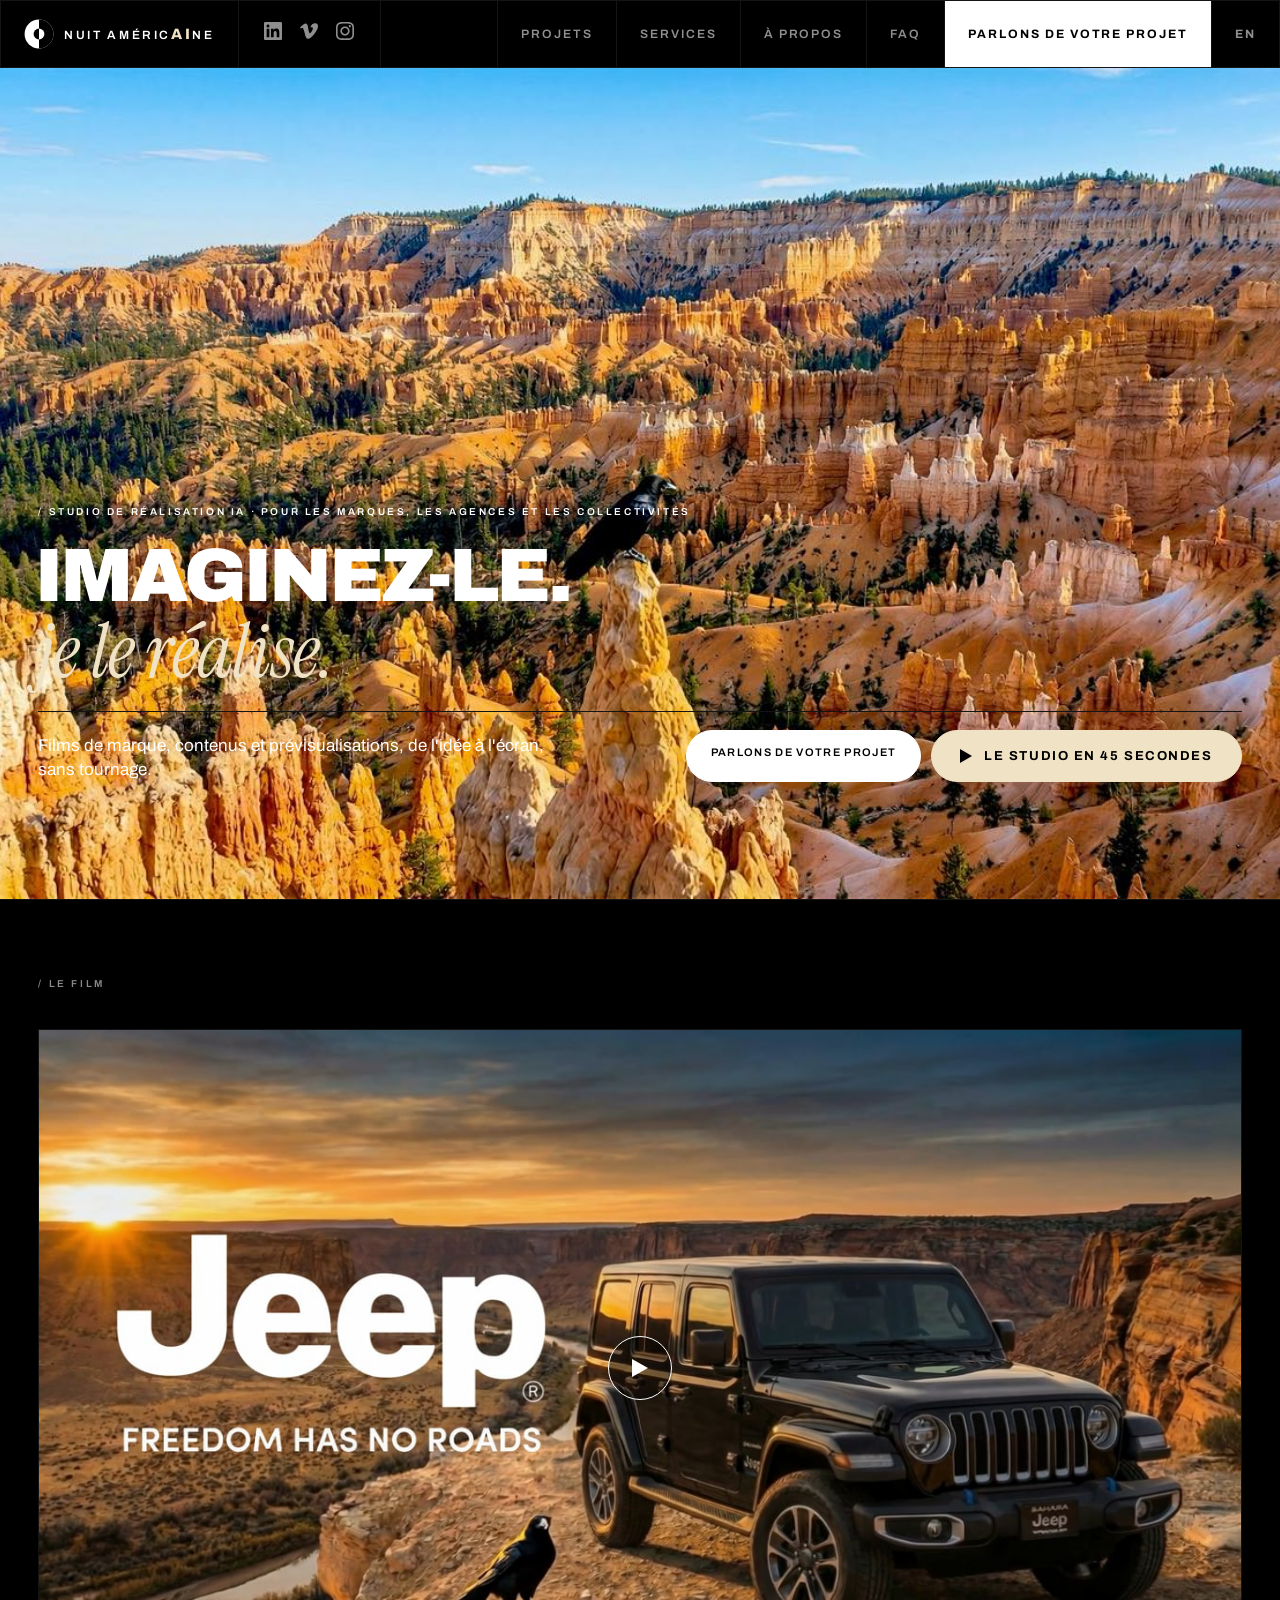
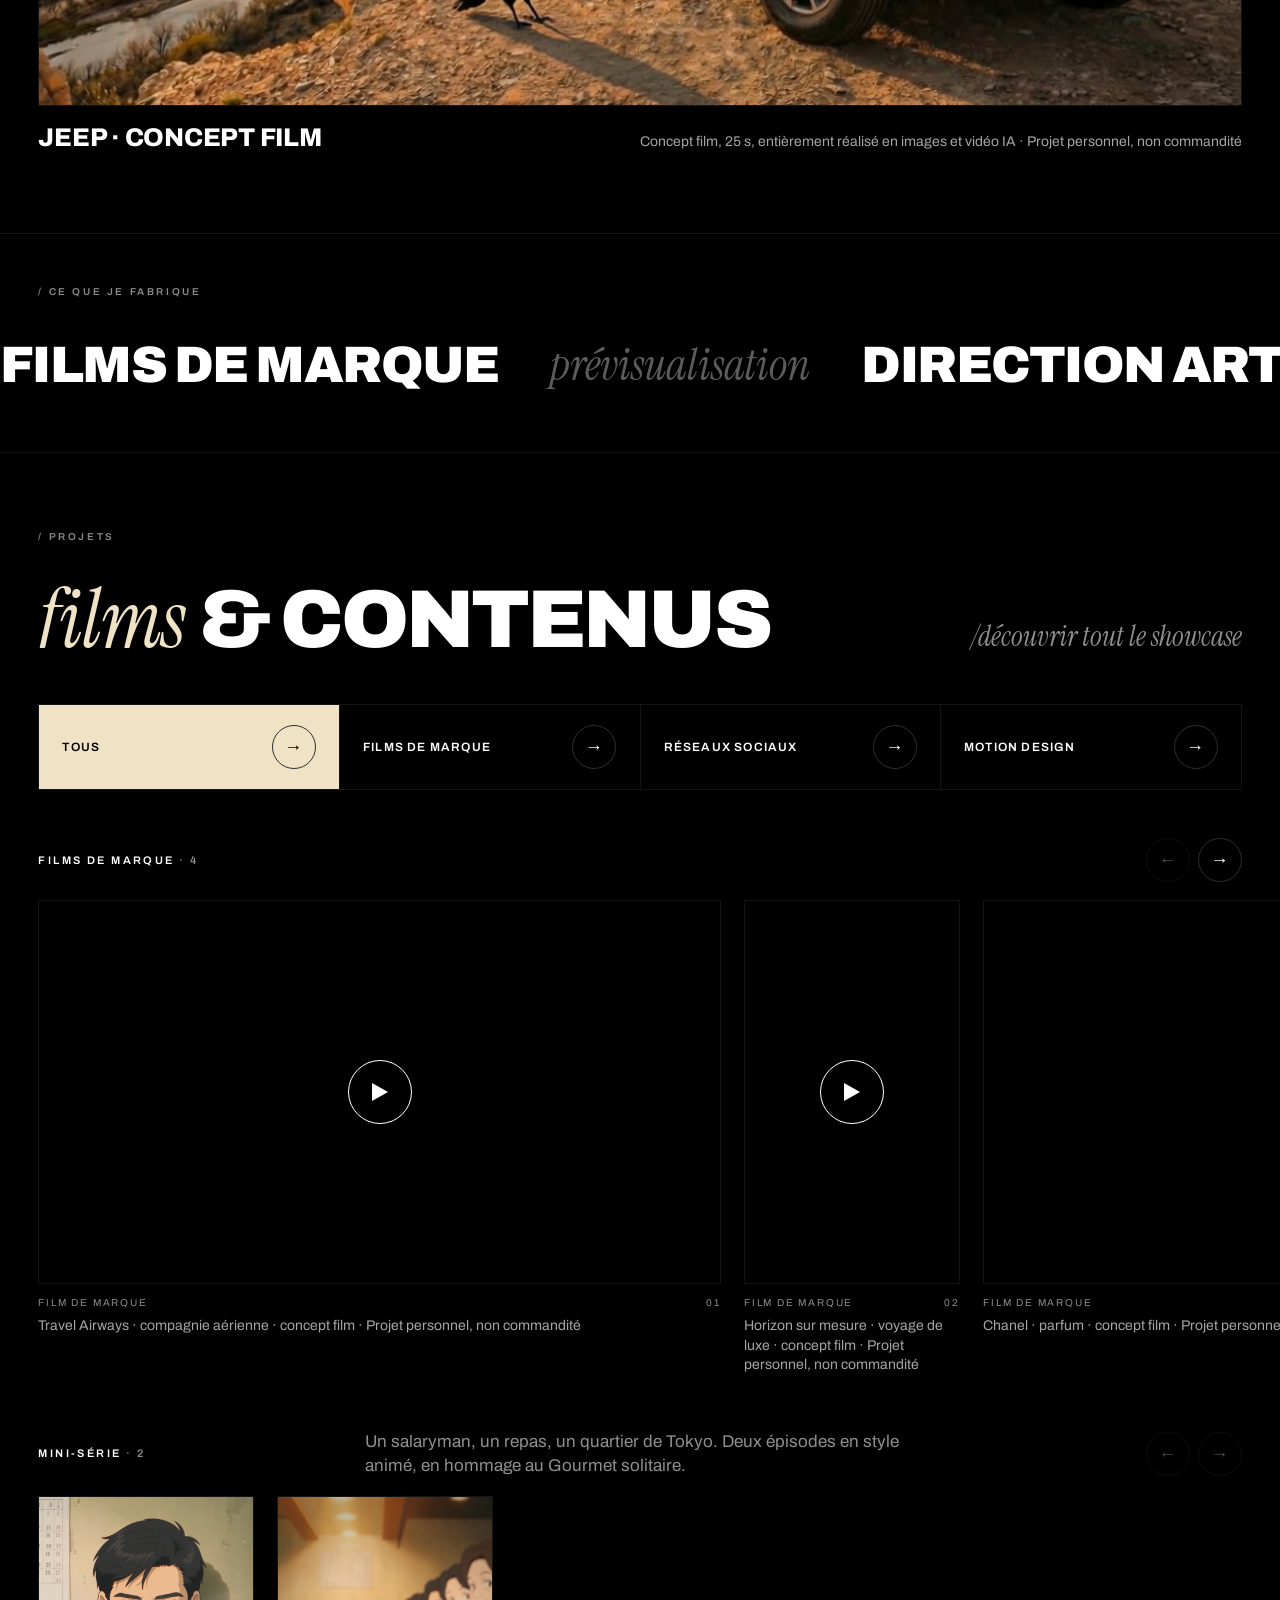
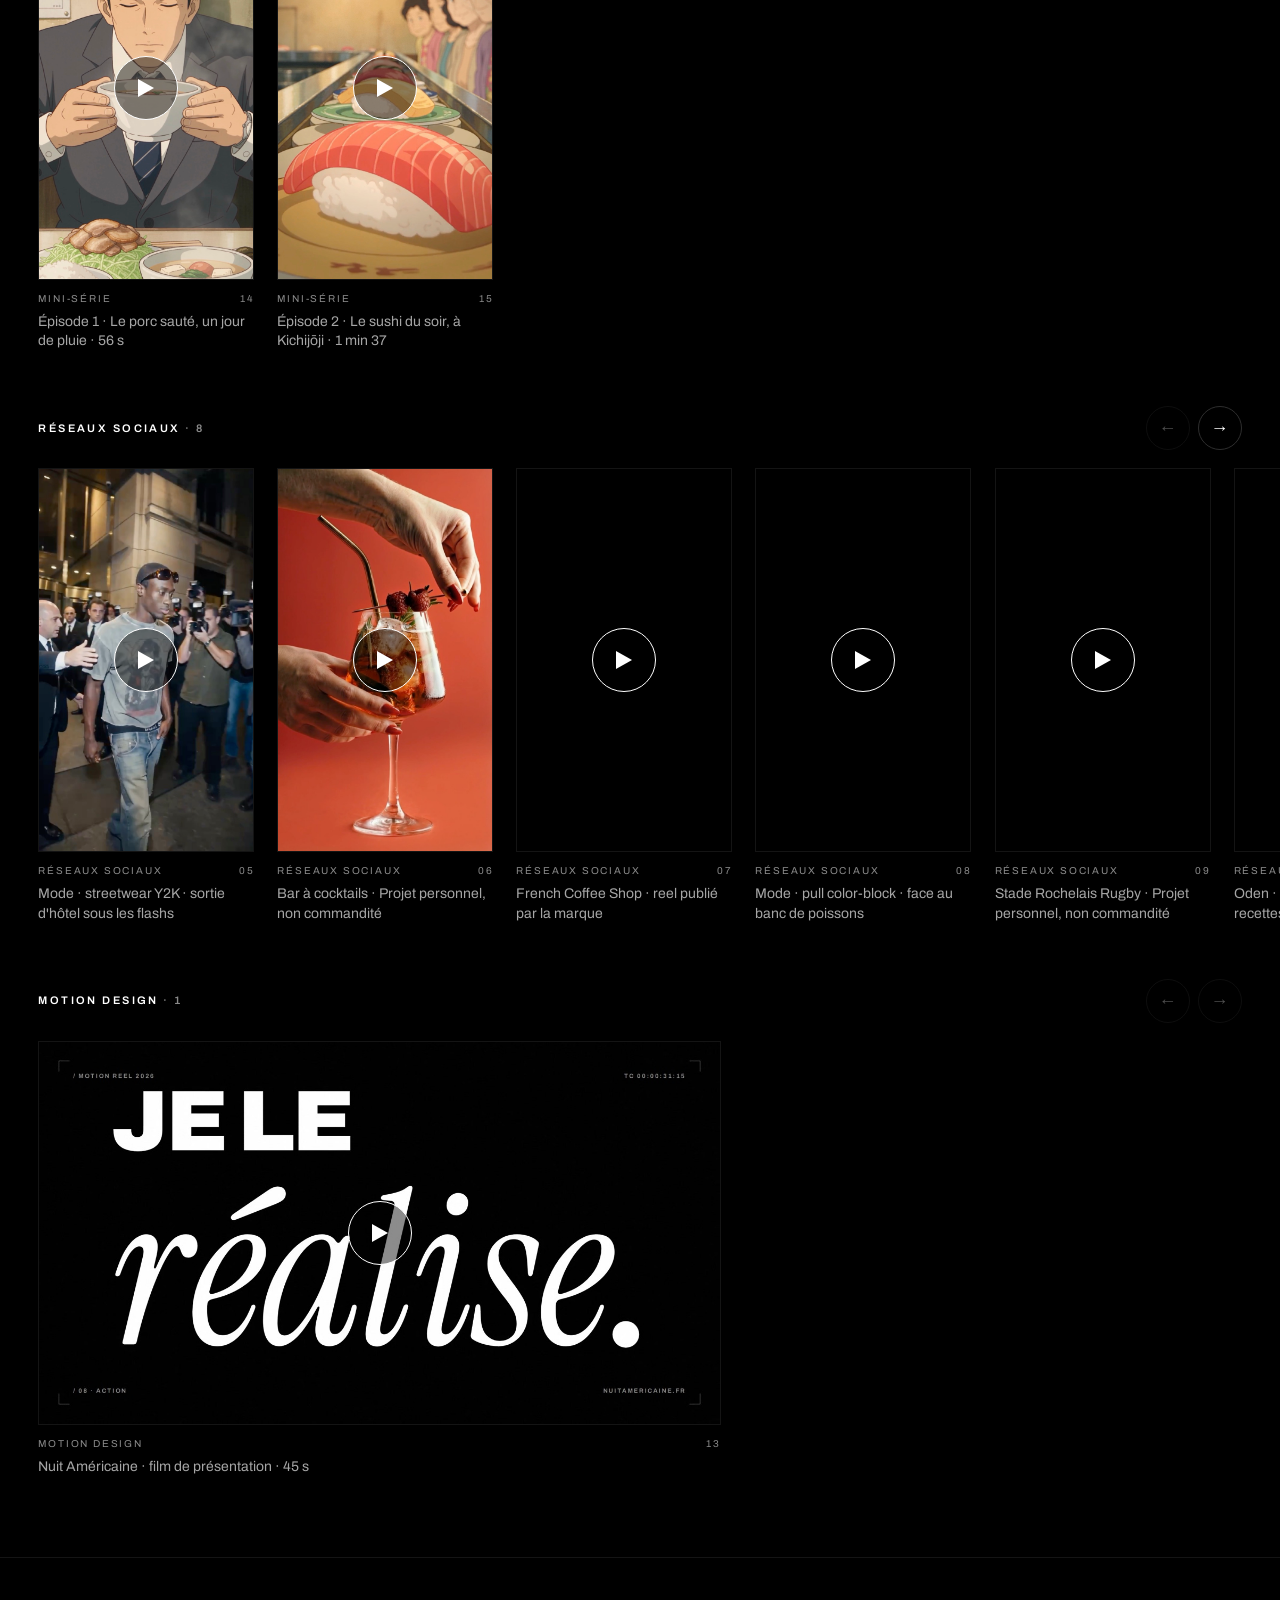
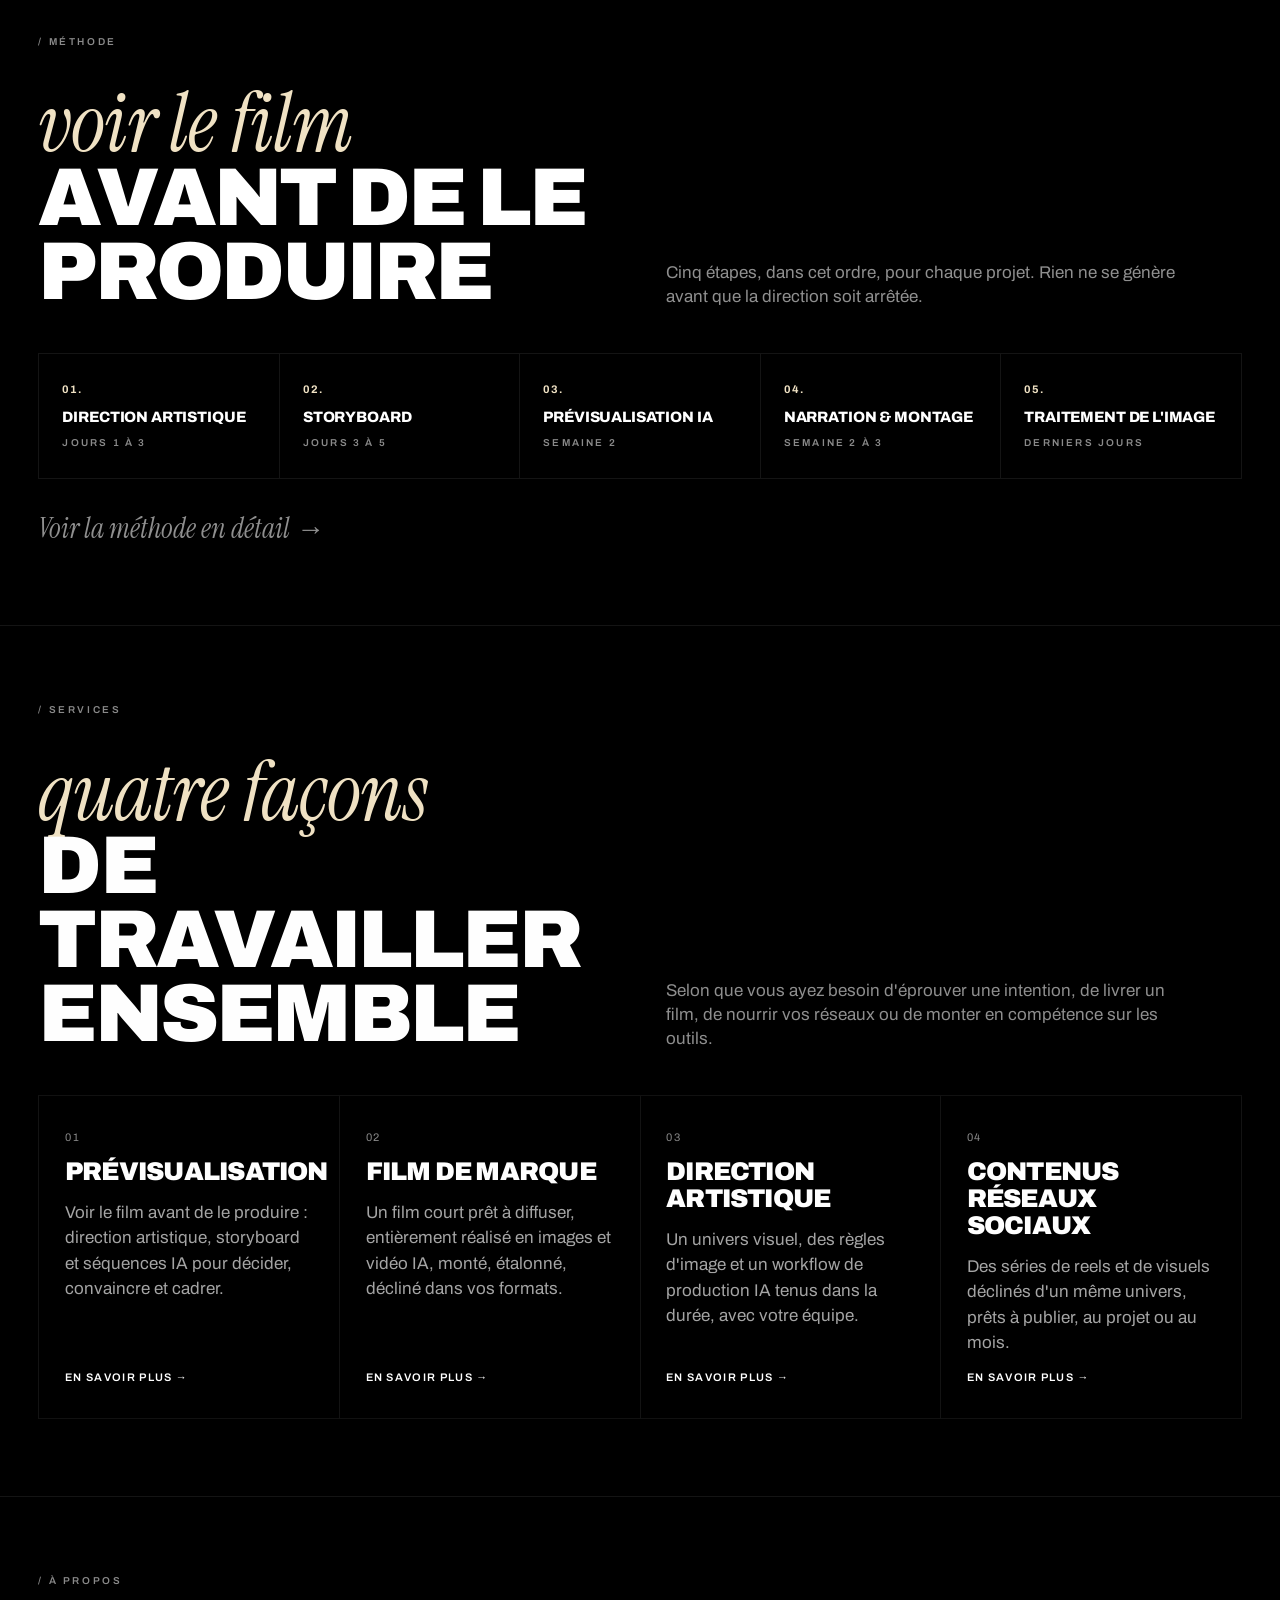
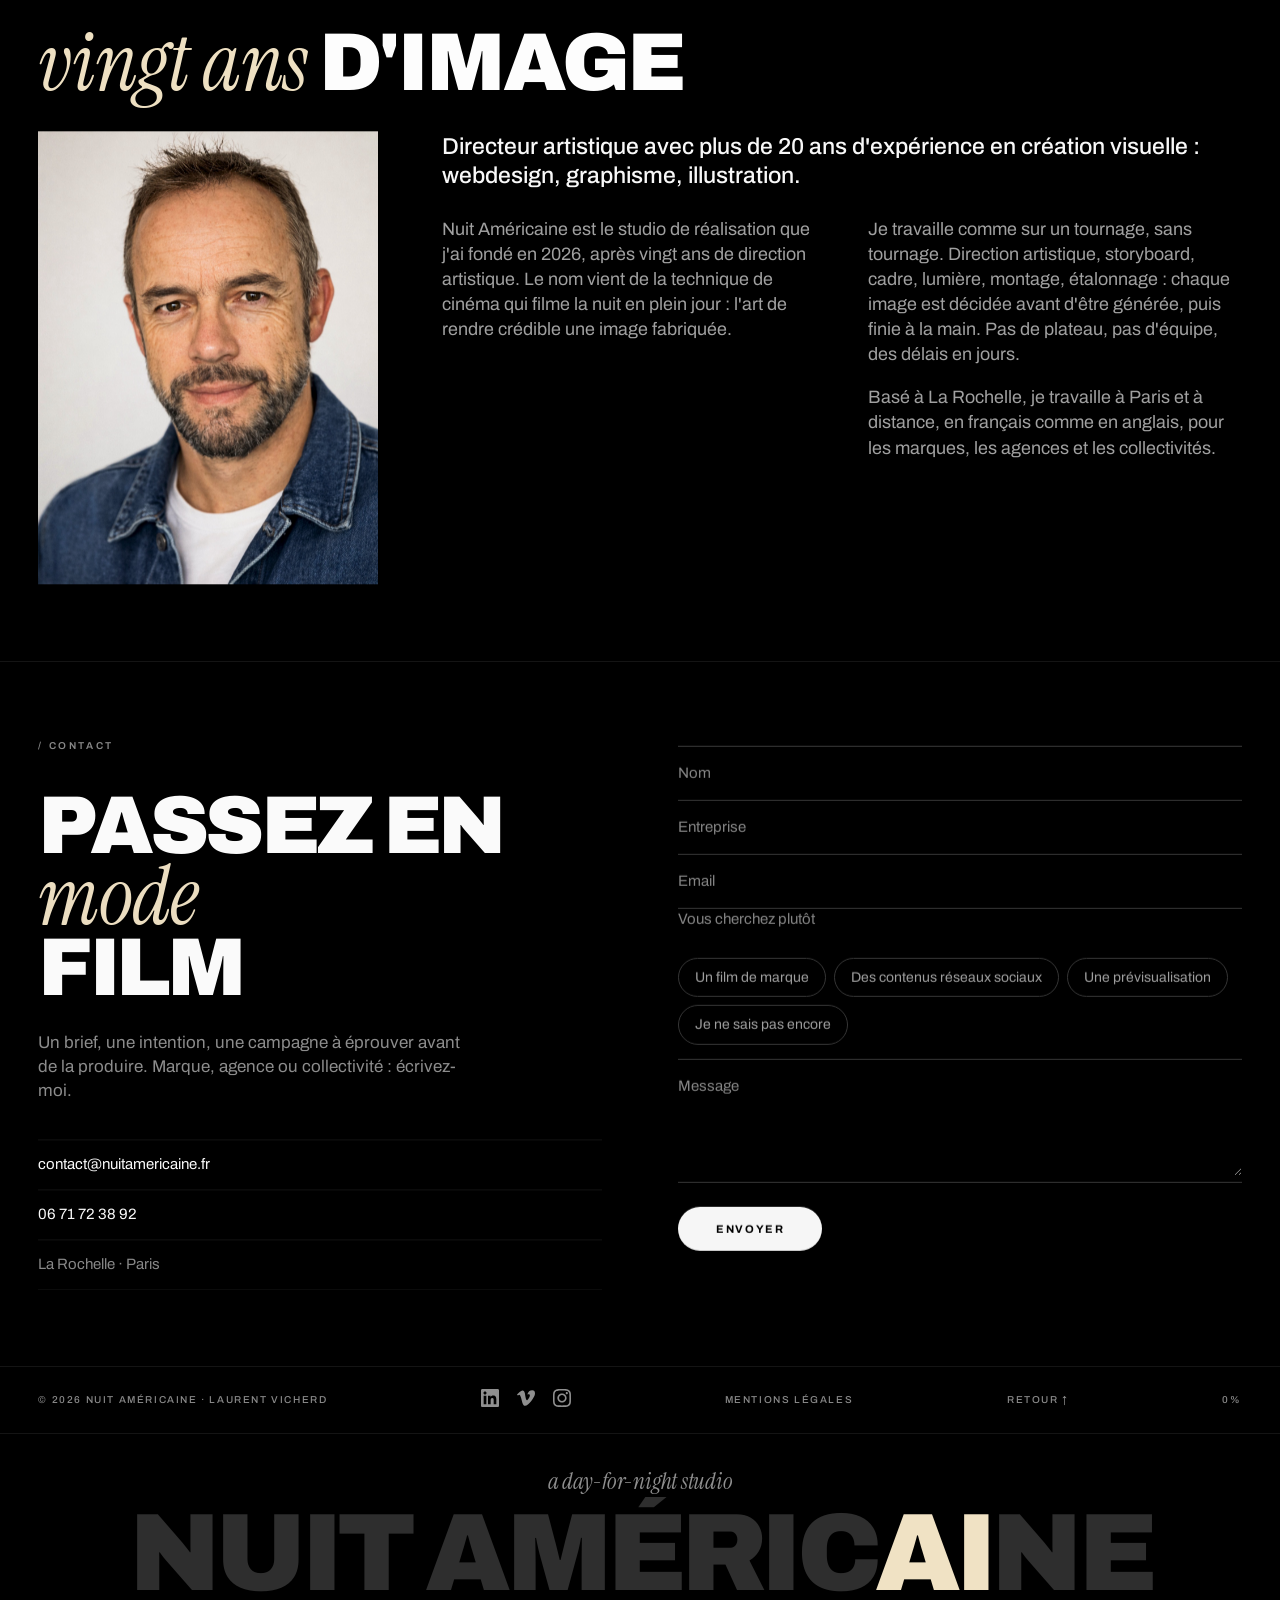
==== commit 18acb52a: "Mise en ligne du 2026-10-20 11:43" ====
--- a/index.html
+++ b/index.html
@@ -1,3 +1,3 @@
 <!DOCTYPE html><html lang="fr" class="no-js"><head><meta charset="utf-8"><meta name="viewport" content="width=device-width, initial-scale=1"><meta name="theme-color" content="#000000"><meta name="author" content="Laurent Vicherd"><script>
       document.documentElement.classList.replace("no-js", "js");
-    </script><link rel="icon" href="/favicon.svg" type="image/svg+xml"><link rel="apple-touch-icon" href="/apple-touch-icon.png"><link rel="sitemap" href="/sitemap-index.xml"><link rel="preload" href="/fonts/archivo-latin-wght-normal.woff2" as="font" type="font/woff2" crossorigin><link rel="preload" href="/fonts/instrument-serif-latin-400-italic.woff2" as="font" type="font/woff2" crossorigin><title>Nuit Américaine · Agence de création vidéo IA, par Laurent Vicherd</title><meta name="description" content="Nuit Américaine, agence de création vidéo IA, La Rochelle et Paris, dirigée par Laurent Vicherd, directeur artistique. Films de marque, contenus réseaux sociaux et prévisualisation, entièrement produits par l'IA."><link rel="canonical" href="https://nuitamericaine.fr/"><meta property="og:type" content="website"><meta property="og:site_name" content="Nuit Américaine · agence de création vidéo IA"><meta property="og:locale" content="fr_FR"><link rel="alternate" hreflang="fr" href="https://nuitamericaine.fr/"><link rel="alternate" hreflang="en" href="https://nuitamericaine.fr/en/"><link rel="alternate" hreflang="x-default" href="https://nuitamericaine.fr/"><meta property="og:title" content="Nuit Américaine · Agence de création vidéo IA, par Laurent Vicherd"><meta property="og:description" content="Nuit Américaine, agence de création vidéo IA, La Rochelle et Paris, dirigée par Laurent Vicherd, directeur artistique. Films de marque, contenus réseaux sociaux et prévisualisation, entièrement produits par l'IA."><meta property="og:url" content="https://nuitamericaine.fr/"><meta property="og:image" content="https://nuitamericaine.fr/images/og-image.jpg"><meta property="og:image:width" content="1200"><meta property="og:image:height" content="630"><meta property="og:image:alt" content="Nuit Américaine, agence de création vidéo IA · Laurent Vicherd, directeur artistique"><meta name="twitter:card" content="summary_large_image"><meta name="twitter:title" content="Nuit Américaine · Agence de création vidéo IA, par Laurent Vicherd"><meta name="twitter:description" content="Nuit Américaine, agence de création vidéo IA, La Rochelle et Paris, dirigée par Laurent Vicherd, directeur artistique. Films de marque, contenus réseaux sociaux et prévisualisation, entièrement produits par l'IA."><meta name="twitter:image" content="https://nuitamericaine.fr/images/og-image.jpg"><meta name="twitter:image:alt" content="Nuit Américaine, agence de création vidéo IA · Laurent Vicherd, directeur artistique"><script type="application/ld+json">{"@context":"https://schema.org","@type":["Organization","LocalBusiness"],"@id":"https://nuitamericaine.fr/#organization","name":"Nuit Américaine","alternateName":"Nuit Americaine","url":"https://nuitamericaine.fr","logo":"https://nuitamericaine.fr/icon-512.png","image":"https://nuitamericaine.fr/images/og-image.jpg","description":"Nuit Américaine, agence de création vidéo IA, La Rochelle et Paris, dirigée par Laurent Vicherd, directeur artistique. Films de marque, contenus réseaux sociaux et prévisualisation, entièrement produits par l'IA.","email":"contact@nuitamericaine.fr","telephone":"+33671723892","founder":{"@type":"Person","name":"Laurent Vicherd"},"address":{"@type":"PostalAddress","addressLocality":"La Rochelle","addressRegion":"Nouvelle-Aquitaine","addressCountry":"FR"},"areaServed":["La Rochelle","Paris","France","Europe"],"knowsLanguage":["fr","en"],"makesOffer":[{"@type":"Offer","itemOffered":{"@type":"Service","name":"Prévisualisation"}},{"@type":"Offer","itemOffered":{"@type":"Service","name":"Film de marque"}},{"@type":"Offer","itemOffered":{"@type":"Service","name":"Direction artistique"}},{"@type":"Offer","itemOffered":{"@type":"Service","name":"Contenus réseaux sociaux"}}],"sameAs":["https://www.linkedin.com/in/lvicherd/","https://vimeo.com/showcase/12160881"]}</script><script type="application/ld+json">{"@context":"https://schema.org","@type":"Person","name":"Laurent Vicherd","jobTitle":"Directeur artistique, créateur vidéo IA et réalisateur","description":"Nuit Américaine, agence de création vidéo IA, La Rochelle et Paris, dirigée par Laurent Vicherd, directeur artistique. Films de marque, contenus réseaux sociaux et prévisualisation, entièrement produits par l'IA.","url":"https://nuitamericaine.fr","image":"https://nuitamericaine.fr/images/og-image.jpg","email":"mailto:contact@nuitamericaine.fr","telephone":"+33671723892","address":{"@type":"PostalAddress","addressLocality":"La Rochelle","addressRegion":"Nouvelle-Aquitaine","addressCountry":"FR"},"knowsLanguage":[{"@type":"Language","name":"Français","alternateName":"fr"},{"@type":"Language","name":"Anglais","alternateName":"en"}],"knowsAbout":["Direction artistique","Prévisualisation cinématographique","Vidéo générée par IA","Contenus réseaux sociaux","Motion design","Narration visuelle","Colorimétrie"],"worksFor":{"@id":"https://nuitamericaine.fr/#organization"},"sameAs":["https://www.linkedin.com/in/lvicherd/","https://vimeo.com/showcase/12160881"]}</script><link rel="stylesheet" href="/_astro/Footer.DX5v9vsR.css"><link rel="stylesheet" href="/_astro/Contact.DPKjSis9.css"></head><body><a class="skip-link" href="#top">Aller au contenu</a><header class="_wbp8n1"><nav class="_0O6ddc" aria-label="Navigation principale"><a class="_5jztdh _KssVgu" href="#top"><svg class="_oegGxY" viewBox="0 0 100 100" aria-hidden="true" focusable="false"><defs><clipPath id="na-h"><rect x="50" y="0" width="50" height="100"></rect></clipPath></defs><circle cx="50" cy="50" r="48" fill="#fff"></circle><circle cx="50" cy="50" r="48" fill="#000" clip-path="url(#na-h)"></circle><circle cx="50" cy="50" r="18" fill="#000"></circle><circle cx="50" cy="50" r="18" fill="#fff" clip-path="url(#na-h)"></circle></svg><span class="_LylGI-">Nuit Améric<span class="_NhfbE0">ai</span>ne</span><span class="visually-hidden">, retour en haut de page</span></a><span class="_5jztdh _innQ03"><ul class="_6sXvDL" aria-label="Réseaux et profils"><li><a class="_XAW3bi" href="https://www.linkedin.com/in/lvicherd/" target="_blank" rel="noopener"><svg class="_UkfkSz" viewBox="0 0 24 24" aria-hidden="true" focusable="false"><path fill="currentColor" d="M20.447 20.452h-3.554v-5.569c0-1.328-.027-3.037-1.852-3.037-1.853 0-2.136 1.445-2.136 2.939v5.667H9.351V9h3.414v1.561h.046c.477-.9 1.637-1.85 3.37-1.85 3.601 0 4.267 2.37 4.267 5.455v6.286zM5.337 7.433c-1.144 0-2.063-.926-2.063-2.065 0-1.138.92-2.063 2.063-2.063 1.14 0 2.064.925 2.064 2.063 0 1.139-.925 2.065-2.064 2.065zm1.782 13.019H3.555V9h3.564v11.452zM22.225 0H1.771C.792 0 0 .774 0 1.729v20.542C0 23.227.792 24 1.771 24h20.451C23.2 24 24 23.227 24 22.271V1.729C24 .774 23.2 0 22.222 0h.003z"></path></svg><span class="visually-hidden">LinkedIn</span><span class="visually-hidden">(nouvelle fenêtre)</span></a></li><li><a class="_XAW3bi" href="https://vimeo.com/showcase/12160881" target="_blank" rel="noopener"><svg class="_UkfkSz" viewBox="0 0 24 24" aria-hidden="true" focusable="false"><path fill="currentColor" d="M23.9765 6.4168c-.105 2.338-1.739 5.5429-4.894 9.6088-3.2679 4.247-6.0258 6.3699-8.2898 6.3699-1.409 0-2.578-1.294-3.553-3.881l-1.9179-7.1138c-.719-2.584-1.488-3.878-2.312-3.878-.179 0-.806.378-1.881 1.132l-1.129-1.457a315.06 315.06 0 0 0 3.501-3.1279c1.579-1.368 2.765-2.085 3.554-2.159 1.867-.18 3.016 1.1 3.447 3.838.465 2.953.789 4.789.971 5.507.539 2.45 1.131 3.674 1.776 3.674.502 0 1.256-.796 2.265-2.385 1.004-1.589 1.54-2.797 1.612-3.628.144-1.371-.395-2.061-1.614-2.061-.574 0-1.167.121-1.777.391 1.186-3.868 3.434-5.757 6.762-5.637 2.473.06 3.628 1.664 3.493 4.797l-.013.01z"></path></svg><span class="visually-hidden">Vimeo</span><span class="visually-hidden">(nouvelle fenêtre)</span></a></li></ul></span><span class="_5jztdh _wGS1Yd" aria-hidden="true"></span><span class="_5jztdh _672JQn"><a class="_-FFBN1" href="#projets">Projets</a></span><span class="_5jztdh _672JQn"><a class="_-FFBN1" href="/services">Services</a></span><span class="_5jztdh _672JQn"><a class="_-FFBN1" href="#apropos">À propos</a></span><span class="_5jztdh _672JQn"><a class="_-FFBN1" href="/services#faq">FAQ</a></span><span class="_5jztdh _gAZI0k"><a class="_b3pAGg" href="#contact">Parlons de votre projet</a></span><span class="_5jztdh _28Ge5Y"><a class="_ID6BMH" href="/en/" lang="en" hreflang="en">EN</a></span></nav></header><main><section class="_EOciAQ" id="top"><div class="_E2s0Wj" aria-hidden="true"><video class="_4njW0q" data-hero-video poster="/images/hero-poster.jpg" muted loop playsinline preload="metadata" tabindex="-1"><source src="/videos/hero.mp4" type="video/mp4"></video></div><p class="_DRItm-" data-reveal>/ Studio de réalisation IA · pour les marques, les agences et les collectivités</p><h1 class="_-aDW0U" data-reveal>Imaginez-le.<br><span class="_s-t-P8">je le réalise.</span></h1><div class="_HkXryt" data-reveal><p class="_ezBkP9">Films de marque, contenus et prévisualisations, de l&#39;idée à l&#39;écran, sans tournage.</p><div class="_1n6pRi"><a class="_N9rGZK _R1KWrd" href="#contact">Parlons de votre projet</a><a class="_N9rGZK _MfQy-w" href="#film-studio" data-play-studio><svg class="_RhfrwD" width="12" height="14" viewBox="0 0 12 14" fill="currentColor" aria-hidden="true"><path d="M0 0L12 7L0 14Z"></path></svg>Le studio en 45 secondes</a></div></div></section><section class="_SEMcE3" aria-labelledby="film-titre"><p class="_TMqPRM" data-reveal>/ Le film</p><div class="_PsSI9Y" data-reveal><button class="_bNBcaM" type="button" data-video-facade data-video-id="1176150664" data-video-title="Jeep · concept film" aria-label="Lire le film Jeep · concept film sur Vimeo"><img class="_WXocgA" src="/images/posters/video-04.jpg" alt="Image d'ouverture du concept film Jeep : un 4x4 au bord d'un canyon au soleil couchant." width="1280" height="720" decoding="async"><span class="_K4FplE" aria-hidden="true"><svg width="16" height="18" viewBox="0 0 16 18" fill="currentColor"><path d="M0 0L16 9L0 18Z"></path></svg></span></button><noscript><a class="_5IlY3P" href="https://vimeo.com/1176150664" target="_blank" rel="noopener"><img class="_WXocgA" src="/images/posters/video-04.jpg" alt="Image d'ouverture du concept film Jeep : un 4x4 au bord d'un canyon au soleil couchant." width="1280" height="720"><span class="_lrZxmO">Vimeo ↗</span></a></noscript></div><div class="_QE5AT4" data-reveal><h2 class="_oQU0Nr" id="film-titre">Jeep · concept film</h2><p class="_DXHihj">Concept film, 25 s, entièrement réalisé en images et vidéo IA · Projet personnel, non commandité</p></div></section><section class="_0sg8S0" aria-label="Ce que je fabrique"><p class="_gAsKgn">/ Ce que je fabrique</p><div class="_cw5gLJ"><div class="_ScFVD5"><span class="_ceEhWp">Films de marque</span><span class="_aMwuZ1">prévisualisation</span><span class="_ceEhWp">Direction artistique</span><span class="_aMwuZ1">motion design</span><span class="_ceEhWp">Narration visuelle</span><span class="_aMwuZ1">colorimétrie</span><span class="_ceEhWp">Contenus réseaux sociaux</span><span class="_aMwuZ1">reels &amp; séries</span></div><div class="_ScFVD5" aria-hidden="true"><span class="_ceEhWp">Films de marque</span><span class="_aMwuZ1">prévisualisation</span><span class="_ceEhWp">Direction artistique</span><span class="_aMwuZ1">motion design</span><span class="_ceEhWp">Narration visuelle</span><span class="_aMwuZ1">colorimétrie</span><span class="_ceEhWp">Contenus réseaux sociaux</span><span class="_aMwuZ1">reels &amp; séries</span></div></div></section><section class="_XnP-DE" id="projets" data-projects><p class="_xaM4bd" data-reveal>/ Projets</p><div class="_LKcLnQ" data-reveal><h2 class="_h4AxAI"><span class="_HndAAG">films</span> &amp; contenus</h2><a class="_Z-y7u-" href="https://vimeo.com/showcase/12160881" target="_blank" rel="noopener">/découvrir tout le showcase <span class="visually-hidden">(nouvelle fenêtre)</span></a></div><ul class="ruled-grid _-sAWyq" aria-label="Filtrer les contenus par catégorie" data-reveal><li class="ruled-cell _ffMfDf"><button class="_nqh50D" type="button" data-filter="tous" data-filter-label="Tous" aria-pressed="true"><span>Tous</span><span class="_gTnR7n" aria-hidden="true">→</span></button></li><li class="ruled-cell _ffMfDf"><button class="_nqh50D" type="button" data-filter="films-de-marque" data-filter-label="Films de marque" aria-pressed="false"><span>Films de marque</span><span class="_gTnR7n" aria-hidden="true">→</span></button></li><li class="ruled-cell _ffMfDf"><button class="_nqh50D" type="button" data-filter="reseaux-sociaux" data-filter-label="Réseaux sociaux" aria-pressed="false"><span>Réseaux sociaux</span><span class="_gTnR7n" aria-hidden="true">→</span></button></li><li class="ruled-cell _ffMfDf"><button class="_nqh50D" type="button" data-filter="motion-design" data-filter-label="Motion design" aria-pressed="false"><span>Motion design</span><span class="_gTnR7n" aria-hidden="true">→</span></button></li></ul><p class="visually-hidden" data-filter-status aria-live="polite"></p><div class="_xYwr3K" data-carousel data-reveal><div class="_NORXC7"><p class="_hjZiLB" id="bandeau-films">Films de marque<span class="_Fj1w9S" aria-hidden="true"> · 4</span></p><div class="_FFjGPI"><button class="_gTnR7n" type="button" data-carousel-prev aria-label="Films de marque : précédents">←</button><button class="_gTnR7n" type="button" data-carousel-next aria-label="Films de marque : suivants">→</button></div></div><div class="_KVOR9C" data-carousel-track tabindex="0" role="region" aria-labelledby="bandeau-films"><div data-categories="films-de-marque" data-orientation="landscape"><div class="_p1DOcI"><button class="_bNBcaM" type="button" data-video-facade data-video-id="1174697975" data-video-title="Travel Airways · concept film" aria-label="Lire le Film de marque 01 sur Vimeo"><img class="_WXocgA" src="/images/posters/video-01.jpg" alt="Image d'ouverture du concept film Travel Airways." width="1280" height="720" loading="lazy" decoding="async"><span class="_K4FplE" aria-hidden="true"><svg width="16" height="18" viewBox="0 0 16 18" fill="currentColor"><path d="M0 0L16 9L0 18Z"></path></svg></span></button><noscript><a class="_5IlY3P" href="https://vimeo.com/1174697975" target="_blank" rel="noopener"><img class="_WXocgA" src="/images/posters/video-01.jpg" alt="Image d'ouverture du concept film Travel Airways." width="1280" height="720"><span class="_lrZxmO">Lire le Film de marque 01 sur Vimeo ↗</span></a></noscript></div><p class="_GtajoO"><span>Film de marque</span><span>01</span></p><p class="_srpc16">Travel Airways · compagnie aérienne · concept film · Projet personnel, non commandité</p></div><div data-categories="films-de-marque" data-orientation="portrait"><div class="_p1DOcI _r8mpt8"><button class="_bNBcaM" type="button" data-video-facade data-video-id="1174701593" data-video-title="Horizon sur mesure · voyage de luxe, concept film" aria-label="Lire le Film de marque 02 sur Vimeo"><img class="_WXocgA" src="/images/posters/video-02.jpg" alt="Un couple assis devant les coupoles bleues de Santorin, au-dessus de la mer." width="720" height="1280" loading="lazy" decoding="async"><span class="_K4FplE" aria-hidden="true"><svg width="16" height="18" viewBox="0 0 16 18" fill="currentColor"><path d="M0 0L16 9L0 18Z"></path></svg></span></button><noscript><a class="_5IlY3P" href="https://vimeo.com/1174701593" target="_blank" rel="noopener"><img class="_WXocgA" src="/images/posters/video-02.jpg" alt="Un couple assis devant les coupoles bleues de Santorin, au-dessus de la mer." width="720" height="1280"><span class="_lrZxmO">Lire le Film de marque 02 sur Vimeo ↗</span></a></noscript></div><p class="_GtajoO"><span>Film de marque</span><span>02</span></p><p class="_srpc16">Horizon sur mesure · voyage de luxe · concept film · Projet personnel, non commandité</p></div><div data-categories="films-de-marque" data-orientation="landscape"><div class="_p1DOcI"><button class="_bNBcaM" type="button" data-video-facade data-video-id="1189665061" data-video-title="Chanel · parfum, concept film" aria-label="Lire le Film de marque 03 sur Vimeo"><img class="_WXocgA" src="/images/posters/video-03.jpg" alt="Image d'ouverture du concept film parfum." width="1280" height="720" loading="lazy" decoding="async"><span class="_K4FplE" aria-hidden="true"><svg width="16" height="18" viewBox="0 0 16 18" fill="currentColor"><path d="M0 0L16 9L0 18Z"></path></svg></span></button><noscript><a class="_5IlY3P" href="https://vimeo.com/1189665061" target="_blank" rel="noopener"><img class="_WXocgA" src="/images/posters/video-03.jpg" alt="Image d'ouverture du concept film parfum." width="1280" height="720"><span class="_lrZxmO">Lire le Film de marque 03 sur Vimeo ↗</span></a></noscript></div><p class="_GtajoO"><span>Film de marque</span><span>03</span></p><p class="_srpc16">Chanel · parfum · concept film · Projet personnel, non commandité</p></div><div data-categories="films-de-marque" data-orientation="landscape"><div class="_p1DOcI"><button class="_bNBcaM" type="button" data-video-facade data-video-id="1176150664" data-video-title="Jeep · concept film" aria-label="Lire le Film de marque 04 sur Vimeo"><img class="_WXocgA" src="/images/posters/video-04.jpg" alt="Image d'ouverture du concept film Jeep." width="1280" height="720" loading="lazy" decoding="async"><span class="_K4FplE" aria-hidden="true"><svg width="16" height="18" viewBox="0 0 16 18" fill="currentColor"><path d="M0 0L16 9L0 18Z"></path></svg></span></button><noscript><a class="_5IlY3P" href="https://vimeo.com/1176150664" target="_blank" rel="noopener"><img class="_WXocgA" src="/images/posters/video-04.jpg" alt="Image d'ouverture du concept film Jeep." width="1280" height="720"><span class="_lrZxmO">Lire le Film de marque 04 sur Vimeo ↗</span></a></noscript></div><p class="_GtajoO"><span>Film de marque</span><span>04</span></p><p class="_srpc16">Jeep · automobile · concept film · Projet personnel, non commandité</p></div></div></div><div class="_xYwr3K" data-carousel data-reveal><div class="_NORXC7"><p class="_hjZiLB" id="bandeau-reels">Réseaux sociaux<span class="_Fj1w9S" aria-hidden="true"> · 8</span></p><div class="_FFjGPI"><button class="_gTnR7n" type="button" data-carousel-prev aria-label="Réseaux sociaux : précédents">←</button><button class="_gTnR7n" type="button" data-carousel-next aria-label="Réseaux sociaux : suivants">→</button></div></div><div class="_KVOR9C" data-carousel-track tabindex="0" role="region" aria-labelledby="bandeau-reels"><div data-categories="reseaux-sociaux" data-orientation="portrait"><div class="_p1DOcI _r8mpt8"><button class="_bNBcaM" type="button" data-video-facade data-video-src="/videos/reels/reel-mode-flashs.mp4" data-video-title="Mode · la sortie sous les flashs" aria-label="Lire la vidéo « Mode · streetwear Y2K · sortie d'hôtel sous les flashs »"><img class="_WXocgA" src="/images/posters/reel-mode-flashs.jpg" alt="Un jeune homme en t-shirt vintage traverse une haie de photographes à la sortie d'un hôtel, la nuit." width="720" height="1280" loading="lazy" decoding="async"><span class="_K4FplE" aria-hidden="true"><svg width="16" height="18" viewBox="0 0 16 18" fill="currentColor"><path d="M0 0L16 9L0 18Z"></path></svg></span></button><noscript><a class="_5IlY3P" href="/videos/reels/reel-mode-flashs.mp4" target="_blank" rel="noopener"><img class="_WXocgA" src="/images/posters/reel-mode-flashs.jpg" alt="Un jeune homme en t-shirt vintage traverse une haie de photographes à la sortie d'un hôtel, la nuit." width="720" height="1280"><span class="_lrZxmO">Lire la vidéo « Mode · streetwear Y2K · sortie d&#39;hôtel sous les flashs » ↗</span></a></noscript></div><p class="_GtajoO"><span>Réseaux sociaux</span><span>05</span></p><p class="_srpc16">Mode · streetwear Y2K · sortie d&#39;hôtel sous les flashs</p></div><div data-categories="reseaux-sociaux" data-orientation="portrait"><div class="_p1DOcI _r8mpt8"><button class="_bNBcaM" type="button" data-video-facade data-video-src="/videos/reels/reel-bar-cocktails.mp4" data-video-title="Bar à cocktails · reel vertical" aria-label="Lire la vidéo « Bar à cocktails · Projet personnel, non commandité »"><img class="_WXocgA" src="/images/posters/reel-bar-cocktails.jpg" alt="Une main dépose des framboises sur un cocktail, fond rouge." width="720" height="1280" loading="lazy" decoding="async"><span class="_K4FplE" aria-hidden="true"><svg width="16" height="18" viewBox="0 0 16 18" fill="currentColor"><path d="M0 0L16 9L0 18Z"></path></svg></span></button><noscript><a class="_5IlY3P" href="/videos/reels/reel-bar-cocktails.mp4" target="_blank" rel="noopener"><img class="_WXocgA" src="/images/posters/reel-bar-cocktails.jpg" alt="Une main dépose des framboises sur un cocktail, fond rouge." width="720" height="1280"><span class="_lrZxmO">Lire la vidéo « Bar à cocktails · Projet personnel, non commandité » ↗</span></a></noscript></div><p class="_GtajoO"><span>Réseaux sociaux</span><span>06</span></p><p class="_srpc16">Bar à cocktails · Projet personnel, non commandité</p></div><div data-categories="reseaux-sociaux" data-orientation="portrait"><div class="_p1DOcI _r8mpt8"><button class="_bNBcaM" type="button" data-video-facade data-video-src="/videos/reels/reel-french-coffee-shop.mp4" data-video-title="French Coffee Shop · reel vertical" aria-label="Lire la vidéo « French Coffee Shop · reel publié par la marque »"><img class="_WXocgA" src="/images/posters/reel-french-coffee-shop.jpg" alt="La vapeur d'une tasse de café dessine une forme dans la pénombre." width="720" height="1280" loading="lazy" decoding="async"><span class="_K4FplE" aria-hidden="true"><svg width="16" height="18" viewBox="0 0 16 18" fill="currentColor"><path d="M0 0L16 9L0 18Z"></path></svg></span></button><noscript><a class="_5IlY3P" href="/videos/reels/reel-french-coffee-shop.mp4" target="_blank" rel="noopener"><img class="_WXocgA" src="/images/posters/reel-french-coffee-shop.jpg" alt="La vapeur d'une tasse de café dessine une forme dans la pénombre." width="720" height="1280"><span class="_lrZxmO">Lire la vidéo « French Coffee Shop · reel publié par la marque » ↗</span></a></noscript></div><p class="_GtajoO"><span>Réseaux sociaux</span><span>07</span></p><p class="_srpc16">French Coffee Shop · reel publié par la marque</p></div><div data-categories="reseaux-sociaux" data-orientation="portrait"><div class="_p1DOcI _r8mpt8"><button class="_bNBcaM" type="button" data-video-facade data-video-src="/videos/reels/reel-mode-aquarium.mp4" data-video-title="Mode · l'aquarium" aria-label="Lire la vidéo « Mode · pull color-block · face au banc de poissons »"><img class="_WXocgA" src="/images/posters/reel-mode-aquarium.jpg" alt="Un jeune homme en casquette et pull à bandes de couleur, debout devant un grand aquarium bleu." width="720" height="1280" loading="lazy" decoding="async"><span class="_K4FplE" aria-hidden="true"><svg width="16" height="18" viewBox="0 0 16 18" fill="currentColor"><path d="M0 0L16 9L0 18Z"></path></svg></span></button><noscript><a class="_5IlY3P" href="/videos/reels/reel-mode-aquarium.mp4" target="_blank" rel="noopener"><img class="_WXocgA" src="/images/posters/reel-mode-aquarium.jpg" alt="Un jeune homme en casquette et pull à bandes de couleur, debout devant un grand aquarium bleu." width="720" height="1280"><span class="_lrZxmO">Lire la vidéo « Mode · pull color-block · face au banc de poissons » ↗</span></a></noscript></div><p class="_GtajoO"><span>Réseaux sociaux</span><span>08</span></p><p class="_srpc16">Mode · pull color-block · face au banc de poissons</p></div><div data-categories="reseaux-sociaux" data-orientation="portrait"><div class="_p1DOcI _r8mpt8"><button class="_bNBcaM" type="button" data-video-facade data-video-src="/videos/reels/reel-stade-rochelais.mp4" data-video-title="Stade Rochelais Rugby · reel vertical" aria-label="Lire la vidéo « Stade Rochelais Rugby · Projet personnel, non commandité »"><img class="_WXocgA" src="/images/posters/reel-stade-rochelais.jpg" alt="Un ballon de rugby posé sur les quais du port, entouré de lumière." width="720" height="1280" loading="lazy" decoding="async"><span class="_K4FplE" aria-hidden="true"><svg width="16" height="18" viewBox="0 0 16 18" fill="currentColor"><path d="M0 0L16 9L0 18Z"></path></svg></span></button><noscript><a class="_5IlY3P" href="/videos/reels/reel-stade-rochelais.mp4" target="_blank" rel="noopener"><img class="_WXocgA" src="/images/posters/reel-stade-rochelais.jpg" alt="Un ballon de rugby posé sur les quais du port, entouré de lumière." width="720" height="1280"><span class="_lrZxmO">Lire la vidéo « Stade Rochelais Rugby · Projet personnel, non commandité » ↗</span></a></noscript></div><p class="_GtajoO"><span>Réseaux sociaux</span><span>09</span></p><p class="_srpc16">Stade Rochelais Rugby · Projet personnel, non commandité</p></div><div data-categories="reseaux-sociaux" data-orientation="portrait"><div class="_p1DOcI _r8mpt8"><button class="_bNBcaM" type="button" data-video-facade data-video-src="/videos/reels/reel-japan-oden.mp4" data-video-title="Oden · série Japan Culture, épisode 1" aria-label="Lire la vidéo « Oden · série Japan Culture, 12 recettes en style animé »"><img class="_WXocgA" src="/images/posters/reel-japan-oden.jpg" alt="Un bol d'oden fumant, dessiné en style animé." width="720" height="1280" loading="lazy" decoding="async"><span class="_K4FplE" aria-hidden="true"><svg width="16" height="18" viewBox="0 0 16 18" fill="currentColor"><path d="M0 0L16 9L0 18Z"></path></svg></span></button><noscript><a class="_5IlY3P" href="/videos/reels/reel-japan-oden.mp4" target="_blank" rel="noopener"><img class="_WXocgA" src="/images/posters/reel-japan-oden.jpg" alt="Un bol d'oden fumant, dessiné en style animé." width="720" height="1280"><span class="_lrZxmO">Lire la vidéo « Oden · série Japan Culture, 12 recettes en style animé » ↗</span></a></noscript></div><p class="_GtajoO"><span>Réseaux sociaux</span><span>10</span></p><p class="_srpc16">Oden · série Japan Culture, 12 recettes en style animé</p></div><div data-categories="reseaux-sociaux" data-orientation="portrait"><div class="_p1DOcI _r8mpt8"><button class="_bNBcaM" type="button" data-video-facade data-video-src="/videos/reels/reel-japan-gyoza.mp4" data-video-title="Gyoza · série Japan Culture, épisode 2" aria-label="Lire la vidéo « Gyoza · série Japan Culture, 12 recettes en style animé »"><img class="_WXocgA" src="/images/posters/reel-japan-gyoza.jpg" alt="Des gyozas dorés disposés en rosace sur une assiette, style animé." width="720" height="1280" loading="lazy" decoding="async"><span class="_K4FplE" aria-hidden="true"><svg width="16" height="18" viewBox="0 0 16 18" fill="currentColor"><path d="M0 0L16 9L0 18Z"></path></svg></span></button><noscript><a class="_5IlY3P" href="/videos/reels/reel-japan-gyoza.mp4" target="_blank" rel="noopener"><img class="_WXocgA" src="/images/posters/reel-japan-gyoza.jpg" alt="Des gyozas dorés disposés en rosace sur une assiette, style animé." width="720" height="1280"><span class="_lrZxmO">Lire la vidéo « Gyoza · série Japan Culture, 12 recettes en style animé » ↗</span></a></noscript></div><p class="_GtajoO"><span>Réseaux sociaux</span><span>11</span></p><p class="_srpc16">Gyoza · série Japan Culture, 12 recettes en style animé</p></div><div data-categories="reseaux-sociaux" data-orientation="portrait"><div class="_p1DOcI _r8mpt8"><button class="_bNBcaM" type="button" data-video-facade data-video-src="/videos/reels/reel-japan-tamagoyaki.mp4" data-video-title="Tamagoyaki · série Japan Culture, épisode 3" aria-label="Lire la vidéo « Tamagoyaki · série Japan Culture, 12 recettes en style animé »"><img class="_WXocgA" src="/images/posters/reel-japan-tamagoyaki.jpg" alt="Une omelette roulée tamagoyaki tranchée sur une planche, style animé." width="720" height="1280" loading="lazy" decoding="async"><span class="_K4FplE" aria-hidden="true"><svg width="16" height="18" viewBox="0 0 16 18" fill="currentColor"><path d="M0 0L16 9L0 18Z"></path></svg></span></button><noscript><a class="_5IlY3P" href="/videos/reels/reel-japan-tamagoyaki.mp4" target="_blank" rel="noopener"><img class="_WXocgA" src="/images/posters/reel-japan-tamagoyaki.jpg" alt="Une omelette roulée tamagoyaki tranchée sur une planche, style animé." width="720" height="1280"><span class="_lrZxmO">Lire la vidéo « Tamagoyaki · série Japan Culture, 12 recettes en style animé » ↗</span></a></noscript></div><p class="_GtajoO"><span>Réseaux sociaux</span><span>12</span></p><p class="_srpc16">Tamagoyaki · série Japan Culture, 12 recettes en style animé</p></div></div></div><div class="_xYwr3K" id="film-studio" data-carousel data-reveal><div class="_NORXC7"><p class="_hjZiLB" id="bandeau-motion">Motion design<span class="_Fj1w9S" aria-hidden="true"> · 1</span></p><div class="_FFjGPI"><button class="_gTnR7n" type="button" data-carousel-prev aria-label="Motion design : précédents">←</button><button class="_gTnR7n" type="button" data-carousel-next aria-label="Motion design : suivants">→</button></div></div><div class="_KVOR9C" data-carousel-track tabindex="0" role="region" aria-labelledby="bandeau-motion"><div data-categories="motion-design" data-orientation="landscape"><div class="_p1DOcI"><button class="_bNBcaM" type="button" data-video-facade data-video-src="/videos/motion/nuit-americaine-film-45s.mp4" data-video-title="Nuit Américaine · film de présentation" aria-label="Lire la vidéo « Nuit Américaine · film de présentation · 45 s »"><img class="_WXocgA" src="/images/posters/motion-nuit-americaine.jpg" alt="Typographie blanche sur fond noir : Je le réalise." width="1280" height="720" loading="lazy" decoding="async"><span class="_K4FplE" aria-hidden="true"><svg width="16" height="18" viewBox="0 0 16 18" fill="currentColor"><path d="M0 0L16 9L0 18Z"></path></svg></span></button><noscript><a class="_5IlY3P" href="/videos/motion/nuit-americaine-film-45s.mp4" target="_blank" rel="noopener"><img class="_WXocgA" src="/images/posters/motion-nuit-americaine.jpg" alt="Typographie blanche sur fond noir : Je le réalise." width="1280" height="720"><span class="_lrZxmO">Lire la vidéo « Nuit Américaine · film de présentation · 45 s » ↗</span></a></noscript></div><p class="_GtajoO"><span>Motion design</span><span>13</span></p><p class="_srpc16">Nuit Américaine · film de présentation · 45 s</p></div></div></div></section><section class="_0W0ZS0" id="methode"><p class="_lt0dad" data-reveal>/ Méthode</p><div class="_y2cVPi" data-reveal><h2 class="_LZNLwN"><span class="_40UCkI">voir le film</span><br>avant de le produire</h2><p class="_OAiyo9">Cinq étapes, dans cet ordre, pour chaque projet. Rien ne se génère avant que la direction soit arrêtée.</p></div><ol class="ruled-grid _Nz42IX" data-reveal><li class="ruled-cell _tTGAeN"><span class="_V7Di-e" aria-hidden="true">01.</span><h3 class="_7Nm3Qq">Direction artistique</h3><p class="_7YDfqR">Jours 1 à 3</p></li><li class="ruled-cell _tTGAeN"><span class="_V7Di-e" aria-hidden="true">02.</span><h3 class="_7Nm3Qq">Storyboard</h3><p class="_7YDfqR">Jours 3 à 5</p></li><li class="ruled-cell _tTGAeN"><span class="_V7Di-e" aria-hidden="true">03.</span><h3 class="_7Nm3Qq">Prévisualisation IA</h3><p class="_7YDfqR">Semaine 2</p></li><li class="ruled-cell _tTGAeN"><span class="_V7Di-e" aria-hidden="true">04.</span><h3 class="_7Nm3Qq">Narration &amp; montage</h3><p class="_7YDfqR">Semaine 2 à 3</p></li><li class="ruled-cell _tTGAeN"><span class="_V7Di-e" aria-hidden="true">05.</span><h3 class="_7Nm3Qq">Traitement de l&#39;image</h3><p class="_7YDfqR">Derniers jours</p></li></ol><a class="_zee-TW" href="/services#methode" data-reveal>Voir la méthode en détail <span aria-hidden="true">→</span></a></section><section class="_C8Rw5n" id="offres"><p class="_BL6vp3" data-reveal>/ Services</p><div class="_FjNcQD" data-reveal><h2 class="_rzcH4T"><span class="_td9NYU">quatre façons</span><br>de travailler ensemble</h2><p class="_o4b-FV">Selon que vous ayez besoin d&#39;éprouver une intention, de livrer un film, de nourrir vos réseaux ou de monter en compétence sur les outils.</p></div><ul class="ruled-grid _1bD15R" data-reveal><li class="ruled-cell _NCXDlY"><span class="_ABTskn">01</span><h3 class="_prDx4O">Prévisualisation</h3><p class="_Dk1xOA">Voir le film avant de le produire : direction artistique, storyboard et séquences IA pour décider, convaincre et cadrer.</p><a class="_N-cUX2" href="/services#offre-01">En savoir plus <span aria-hidden="true">→</span><span class="visually-hidden">: Prévisualisation</span></a></li><li class="ruled-cell _NCXDlY"><span class="_ABTskn">02</span><h3 class="_prDx4O">Film de marque</h3><p class="_Dk1xOA">Un film court prêt à diffuser, entièrement réalisé en images et vidéo IA, monté, étalonné, décliné dans vos formats.</p><a class="_N-cUX2" href="/services#offre-02">En savoir plus <span aria-hidden="true">→</span><span class="visually-hidden">: Film de marque</span></a></li><li class="ruled-cell _NCXDlY"><span class="_ABTskn">03</span><h3 class="_prDx4O">Direction artistique</h3><p class="_Dk1xOA">Un univers visuel, des règles d&#39;image et un workflow de production IA tenus dans la durée, avec votre équipe.</p><a class="_N-cUX2" href="/services#offre-03">En savoir plus <span aria-hidden="true">→</span><span class="visually-hidden">: Direction artistique</span></a></li><li class="ruled-cell _NCXDlY"><span class="_ABTskn">04</span><h3 class="_prDx4O">Contenus réseaux sociaux</h3><p class="_Dk1xOA">Des séries de reels et de visuels déclinés d&#39;un même univers, prêts à publier, au projet ou au mois.</p><a class="_N-cUX2" href="/services#offre-04">En savoir plus <span aria-hidden="true">→</span><span class="visually-hidden">: Contenus réseaux sociaux</span></a></li></ul></section><section class="_8NB1g2" id="apropos"><p class="_hoVuet" data-reveal>/ À propos</p><h2 class="_fFT4yi" data-reveal><span class="_Nkcx4z">vingt ans</span> d&#39;image</h2><div class="_LEgo6w"><img class="_n4HQYo" src="/images/portrait-laurent-vicherd.jpg" alt="Portrait de Laurent Vicherd, directeur artistique et créateur vidéo IA." width="1200" height="1600" loading="lazy" decoding="async" data-reveal><div class="_BIxaWP" data-reveal><p class="_nbNr-g">Directeur artistique avec plus de 20 ans d&#39;expérience en création visuelle : webdesign, graphisme, illustration.</p><div class="_GEBCJz"><p>Nuit Américaine est le studio de réalisation que j&#39;ai fondé en 2026, après vingt ans de direction artistique. Le nom vient de la technique de cinéma qui filme la nuit en plein jour : l&#39;art de rendre crédible une image fabriquée.</p><p>Je travaille comme sur un tournage, sans tournage. Direction artistique, storyboard, cadre, lumière, montage, étalonnage : chaque image est décidée avant d&#39;être générée, puis finie à la main. Pas de plateau, pas d&#39;équipe, des délais en jours.</p><p>Basé à La Rochelle, je travaille à Paris et à distance, en français comme en anglais, pour les marques, les agences et les collectivités.</p></div></div></div></section><section class="_61Mlmp" id="contact"><div class="_Hgjl9Q"><div data-reveal><p class="_nDpXAk">/ Contact</p><h2 class="_CF7DfU">Passez en<br><span class="_dVA9Wy">mode</span><br>film</h2><p class="_mYt2Lb">Un brief, une intention, une campagne à éprouver avant de la produire. Marque, agence ou collectivité : écrivez-moi.</p><ul class="_EVA3NF"><li class="_EZ3P9N"><a class="_drObLh" href="mailto:contact@nuitamericaine.fr">contact@nuitamericaine.fr</a></li><li class="_EZ3P9N"><a class="_drObLh" href="tel:+33671723892">06 71 72 38 92</a></li><li class="_EZ3P9N _2bRRdD">La Rochelle · Paris</li></ul></div><form class="_b9TcPX" name="contact" method="POST" action="https://formsubmit.co/contact@nuitamericaine.fr" data-contact-form data-endpoint="https://formsubmit.co/ajax/contact@nuitamericaine.fr" data-reveal><input type="hidden" name="_subject" value="Nouveau message via nuitamericaine.fr"><input type="hidden" name="_template" value="table"><input type="hidden" name="_next" value="https://nuitamericaine.fr/merci"><p hidden><label>Ne remplissez pas ce champ :<input name="_honey" tabindex="-1" autocomplete="off"></label></p><label class="_hpuJq4"><span class="visually-hidden">Nom (obligatoire)</span><input class="_HBfIiU" type="text" name="nom" placeholder="Nom" required autocomplete="name"></label><label class="_hpuJq4"><span class="visually-hidden">Entreprise (facultatif)</span><input class="_HBfIiU" type="text" name="entreprise" placeholder="Entreprise" autocomplete="organization"></label><label class="_hpuJq4"><span class="visually-hidden">Email (obligatoire)</span><input class="_HBfIiU" type="email" name="email" placeholder="Email" required autocomplete="email"></label><fieldset class="_3fZSYD"><legend class="_wsdWBY">Vous cherchez plutôt</legend><label class="_gzvtdI"><input class="_QhaSu6" type="radio" name="besoin" value="Un film de marque"><span class="_lmDdSO">Un film de marque</span></label><label class="_gzvtdI"><input class="_QhaSu6" type="radio" name="besoin" value="Des contenus réseaux sociaux"><span class="_lmDdSO">Des contenus réseaux sociaux</span></label><label class="_gzvtdI"><input class="_QhaSu6" type="radio" name="besoin" value="Une prévisualisation"><span class="_lmDdSO">Une prévisualisation</span></label><label class="_gzvtdI"><input class="_QhaSu6" type="radio" name="besoin" value="Je ne sais pas encore"><span class="_lmDdSO">Je ne sais pas encore</span></label></fieldset><label class="_hpuJq4"><span class="visually-hidden">Message (facultatif)</span><textarea class="_uN2Vqv" name="message" placeholder="Message" rows="4"></textarea></label><button class="_Qo8jYx" type="submit">Envoyer</button><p class="_5e-Rt5" data-form-note aria-live="polite"></p></form></div></section></main><footer class="_I47BEq"><p>© 2026 Nuit Américaine · Laurent Vicherd</p><ul class="_6sXvDL" aria-label="Réseaux et profils"><li><a class="_XAW3bi" href="https://www.linkedin.com/in/lvicherd/" target="_blank" rel="noopener"><svg class="_UkfkSz" viewBox="0 0 24 24" aria-hidden="true" focusable="false"><path fill="currentColor" d="M20.447 20.452h-3.554v-5.569c0-1.328-.027-3.037-1.852-3.037-1.853 0-2.136 1.445-2.136 2.939v5.667H9.351V9h3.414v1.561h.046c.477-.9 1.637-1.85 3.37-1.85 3.601 0 4.267 2.37 4.267 5.455v6.286zM5.337 7.433c-1.144 0-2.063-.926-2.063-2.065 0-1.138.92-2.063 2.063-2.063 1.14 0 2.064.925 2.064 2.063 0 1.139-.925 2.065-2.064 2.065zm1.782 13.019H3.555V9h3.564v11.452zM22.225 0H1.771C.792 0 0 .774 0 1.729v20.542C0 23.227.792 24 1.771 24h20.451C23.2 24 24 23.227 24 22.271V1.729C24 .774 23.2 0 22.222 0h.003z"></path></svg><span class="visually-hidden">LinkedIn</span><span class="visually-hidden">(nouvelle fenêtre)</span></a></li><li><a class="_XAW3bi" href="https://vimeo.com/showcase/12160881" target="_blank" rel="noopener"><svg class="_UkfkSz" viewBox="0 0 24 24" aria-hidden="true" focusable="false"><path fill="currentColor" d="M23.9765 6.4168c-.105 2.338-1.739 5.5429-4.894 9.6088-3.2679 4.247-6.0258 6.3699-8.2898 6.3699-1.409 0-2.578-1.294-3.553-3.881l-1.9179-7.1138c-.719-2.584-1.488-3.878-2.312-3.878-.179 0-.806.378-1.881 1.132l-1.129-1.457a315.06 315.06 0 0 0 3.501-3.1279c1.579-1.368 2.765-2.085 3.554-2.159 1.867-.18 3.016 1.1 3.447 3.838.465 2.953.789 4.789.971 5.507.539 2.45 1.131 3.674 1.776 3.674.502 0 1.256-.796 2.265-2.385 1.004-1.589 1.54-2.797 1.612-3.628.144-1.371-.395-2.061-1.614-2.061-.574 0-1.167.121-1.777.391 1.186-3.868 3.434-5.757 6.762-5.637 2.473.06 3.628 1.664 3.493 4.797l-.013.01z"></path></svg><span class="visually-hidden">Vimeo</span><span class="visually-hidden">(nouvelle fenêtre)</span></a></li></ul><a class="_WpsWel" href="/mentions-legales">Mentions légales</a><a class="_WpsWel" href="#top">Retour ↑</a><p class="_1yeQLV" data-scroll-progress aria-hidden="true">0%</p></footer><p class="_KU-rw1" lang="en">a day-for-night studio</p><div class="_2ynTal" aria-hidden="true"><span class="_caEzy4">Nuit Améric<span class="_GaaWOv">ai</span>ne</span></div><script type="module" src="/_astro/Layout.astro_astro_type_script_index_0_lang.DJnfdJye.js"></script></body></html>+    </script><link rel="icon" href="/favicon.svg" type="image/svg+xml"><link rel="apple-touch-icon" href="/apple-touch-icon.png"><link rel="sitemap" href="/sitemap-index.xml"><link rel="preload" href="/fonts/archivo-latin-wght-normal.woff2" as="font" type="font/woff2" crossorigin><link rel="preload" href="/fonts/instrument-serif-latin-400-italic.woff2" as="font" type="font/woff2" crossorigin><title>Nuit Américaine · Agence de création vidéo IA, par Laurent Vicherd</title><meta name="description" content="Nuit Américaine, agence de création vidéo IA, La Rochelle et Paris, dirigée par Laurent Vicherd, directeur artistique. Films de marque, contenus réseaux sociaux et prévisualisation, entièrement produits par l'IA."><link rel="canonical" href="https://nuitamericaine.fr/"><meta property="og:type" content="website"><meta property="og:site_name" content="Nuit Américaine · agence de création vidéo IA"><meta property="og:locale" content="fr_FR"><link rel="alternate" hreflang="fr" href="https://nuitamericaine.fr/"><link rel="alternate" hreflang="en" href="https://nuitamericaine.fr/en/"><link rel="alternate" hreflang="x-default" href="https://nuitamericaine.fr/"><meta property="og:title" content="Nuit Américaine · Agence de création vidéo IA, par Laurent Vicherd"><meta property="og:description" content="Nuit Américaine, agence de création vidéo IA, La Rochelle et Paris, dirigée par Laurent Vicherd, directeur artistique. Films de marque, contenus réseaux sociaux et prévisualisation, entièrement produits par l'IA."><meta property="og:url" content="https://nuitamericaine.fr/"><meta property="og:image" content="https://nuitamericaine.fr/images/og-image.jpg"><meta property="og:image:width" content="1200"><meta property="og:image:height" content="630"><meta property="og:image:alt" content="Nuit Américaine, agence de création vidéo IA · Laurent Vicherd, directeur artistique"><meta name="twitter:card" content="summary_large_image"><meta name="twitter:title" content="Nuit Américaine · Agence de création vidéo IA, par Laurent Vicherd"><meta name="twitter:description" content="Nuit Américaine, agence de création vidéo IA, La Rochelle et Paris, dirigée par Laurent Vicherd, directeur artistique. Films de marque, contenus réseaux sociaux et prévisualisation, entièrement produits par l'IA."><meta name="twitter:image" content="https://nuitamericaine.fr/images/og-image.jpg"><meta name="twitter:image:alt" content="Nuit Américaine, agence de création vidéo IA · Laurent Vicherd, directeur artistique"><script type="application/ld+json">{"@context":"https://schema.org","@type":["Organization","LocalBusiness"],"@id":"https://nuitamericaine.fr/#organization","name":"Nuit Américaine","alternateName":"Nuit Americaine","url":"https://nuitamericaine.fr","logo":"https://nuitamericaine.fr/icon-512.png","image":"https://nuitamericaine.fr/images/og-image.jpg","description":"Nuit Américaine, agence de création vidéo IA, La Rochelle et Paris, dirigée par Laurent Vicherd, directeur artistique. Films de marque, contenus réseaux sociaux et prévisualisation, entièrement produits par l'IA.","email":"contact@nuitamericaine.fr","telephone":"+33671723892","founder":{"@type":"Person","name":"Laurent Vicherd"},"address":{"@type":"PostalAddress","addressLocality":"La Rochelle","addressRegion":"Nouvelle-Aquitaine","addressCountry":"FR"},"areaServed":["La Rochelle","Paris","France","Europe"],"knowsLanguage":["fr","en"],"makesOffer":[{"@type":"Offer","itemOffered":{"@type":"Service","name":"Prévisualisation"}},{"@type":"Offer","itemOffered":{"@type":"Service","name":"Film de marque"}},{"@type":"Offer","itemOffered":{"@type":"Service","name":"Direction artistique"}},{"@type":"Offer","itemOffered":{"@type":"Service","name":"Contenus réseaux sociaux"}}],"sameAs":["https://www.linkedin.com/in/lvicherd/","https://vimeo.com/showcase/12160881","https://www.instagram.com/dreamer.anime/"]}</script><script type="application/ld+json">{"@context":"https://schema.org","@type":"Person","name":"Laurent Vicherd","jobTitle":"Directeur artistique, créateur vidéo IA et réalisateur","description":"Nuit Américaine, agence de création vidéo IA, La Rochelle et Paris, dirigée par Laurent Vicherd, directeur artistique. Films de marque, contenus réseaux sociaux et prévisualisation, entièrement produits par l'IA.","url":"https://nuitamericaine.fr","image":"https://nuitamericaine.fr/images/og-image.jpg","email":"mailto:contact@nuitamericaine.fr","telephone":"+33671723892","address":{"@type":"PostalAddress","addressLocality":"La Rochelle","addressRegion":"Nouvelle-Aquitaine","addressCountry":"FR"},"knowsLanguage":[{"@type":"Language","name":"Français","alternateName":"fr"},{"@type":"Language","name":"Anglais","alternateName":"en"}],"knowsAbout":["Direction artistique","Prévisualisation cinématographique","Vidéo générée par IA","Contenus réseaux sociaux","Motion design","Narration visuelle","Colorimétrie"],"worksFor":{"@id":"https://nuitamericaine.fr/#organization"},"sameAs":["https://www.linkedin.com/in/lvicherd/","https://vimeo.com/showcase/12160881","https://www.instagram.com/dreamer.anime/"]}</script><link rel="stylesheet" href="/_astro/Footer.DX5v9vsR.css"><link rel="stylesheet" href="/_astro/Contact.EjF311_7.css"></head><body><a class="skip-link" href="#top">Aller au contenu</a><header class="_wbp8n1"><nav class="_0O6ddc" aria-label="Navigation principale"><a class="_5jztdh _KssVgu" href="#top"><svg class="_oegGxY" viewBox="0 0 100 100" aria-hidden="true" focusable="false"><defs><clipPath id="na-h"><rect x="50" y="0" width="50" height="100"></rect></clipPath></defs><circle cx="50" cy="50" r="48" fill="#fff"></circle><circle cx="50" cy="50" r="48" fill="#000" clip-path="url(#na-h)"></circle><circle cx="50" cy="50" r="18" fill="#000"></circle><circle cx="50" cy="50" r="18" fill="#fff" clip-path="url(#na-h)"></circle></svg><span class="_LylGI-">Nuit Améric<span class="_NhfbE0">ai</span>ne</span><span class="visually-hidden">, retour en haut de page</span></a><span class="_5jztdh _innQ03"><ul class="_6sXvDL" aria-label="Réseaux et profils"><li><a class="_XAW3bi" href="https://www.linkedin.com/in/lvicherd/" target="_blank" rel="noopener"><svg class="_UkfkSz" viewBox="0 0 24 24" aria-hidden="true" focusable="false"><path fill="currentColor" d="M20.447 20.452h-3.554v-5.569c0-1.328-.027-3.037-1.852-3.037-1.853 0-2.136 1.445-2.136 2.939v5.667H9.351V9h3.414v1.561h.046c.477-.9 1.637-1.85 3.37-1.85 3.601 0 4.267 2.37 4.267 5.455v6.286zM5.337 7.433c-1.144 0-2.063-.926-2.063-2.065 0-1.138.92-2.063 2.063-2.063 1.14 0 2.064.925 2.064 2.063 0 1.139-.925 2.065-2.064 2.065zm1.782 13.019H3.555V9h3.564v11.452zM22.225 0H1.771C.792 0 0 .774 0 1.729v20.542C0 23.227.792 24 1.771 24h20.451C23.2 24 24 23.227 24 22.271V1.729C24 .774 23.2 0 22.222 0h.003z"></path></svg><span class="visually-hidden">LinkedIn</span><span class="visually-hidden">(nouvelle fenêtre)</span></a></li><li><a class="_XAW3bi" href="https://vimeo.com/showcase/12160881" target="_blank" rel="noopener"><svg class="_UkfkSz" viewBox="0 0 24 24" aria-hidden="true" focusable="false"><path fill="currentColor" d="M23.9765 6.4168c-.105 2.338-1.739 5.5429-4.894 9.6088-3.2679 4.247-6.0258 6.3699-8.2898 6.3699-1.409 0-2.578-1.294-3.553-3.881l-1.9179-7.1138c-.719-2.584-1.488-3.878-2.312-3.878-.179 0-.806.378-1.881 1.132l-1.129-1.457a315.06 315.06 0 0 0 3.501-3.1279c1.579-1.368 2.765-2.085 3.554-2.159 1.867-.18 3.016 1.1 3.447 3.838.465 2.953.789 4.789.971 5.507.539 2.45 1.131 3.674 1.776 3.674.502 0 1.256-.796 2.265-2.385 1.004-1.589 1.54-2.797 1.612-3.628.144-1.371-.395-2.061-1.614-2.061-.574 0-1.167.121-1.777.391 1.186-3.868 3.434-5.757 6.762-5.637 2.473.06 3.628 1.664 3.493 4.797l-.013.01z"></path></svg><span class="visually-hidden">Vimeo</span><span class="visually-hidden">(nouvelle fenêtre)</span></a></li><li><a class="_XAW3bi" href="https://www.instagram.com/dreamer.anime/" target="_blank" rel="noopener"><svg class="_UkfkSz" viewBox="0 0 24 24" aria-hidden="true" focusable="false"><path fill="currentColor" d="M12 0C8.74 0 8.333.015 7.053.072 5.775.132 4.905.333 4.14.63c-.789.306-1.459.717-2.126 1.384S.935 3.35.63 4.14C.333 4.905.131 5.775.072 7.053.012 8.333 0 8.74 0 12s.015 3.667.072 4.947c.06 1.277.261 2.148.558 2.913.306.788.717 1.459 1.384 2.126.667.666 1.336 1.079 2.126 1.384.766.296 1.636.499 2.913.558C8.333 23.988 8.74 24 12 24s3.667-.015 4.947-.072c1.277-.06 2.148-.262 2.913-.558.788-.306 1.459-.718 2.126-1.384.666-.667 1.079-1.335 1.384-2.126.296-.765.499-1.636.558-2.913.06-1.28.072-1.687.072-4.947s-.015-3.667-.072-4.947c-.06-1.277-.262-2.149-.558-2.913-.306-.789-.718-1.459-1.384-2.126C21.319 1.347 20.651.935 19.86.63c-.765-.297-1.636-.499-2.913-.558C15.667.012 15.26 0 12 0zm0 2.16c3.203 0 3.585.016 4.85.071 1.17.055 1.805.249 2.227.415.562.217.96.477 1.382.896.419.42.679.819.896 1.381.164.422.36 1.057.413 2.227.057 1.266.07 1.646.07 4.85s-.015 3.585-.074 4.85c-.061 1.17-.256 1.805-.421 2.227-.224.562-.479.96-.899 1.382-.419.419-.824.679-1.38.896-.42.164-1.065.36-2.235.413-1.274.057-1.649.07-4.859.07-3.211 0-3.586-.015-4.859-.074-1.171-.061-1.816-.256-2.236-.421-.569-.224-.96-.479-1.379-.899-.421-.419-.69-.824-.9-1.38-.165-.42-.359-1.065-.42-2.235-.045-1.26-.061-1.649-.061-4.844 0-3.196.016-3.586.061-4.861.061-1.17.255-1.814.42-2.234.21-.57.479-.96.9-1.381.419-.419.81-.689 1.379-.898.42-.166 1.051-.361 2.221-.421 1.275-.045 1.65-.06 4.859-.06l.045.03zm0 3.678c-3.405 0-6.162 2.76-6.162 6.162 0 3.405 2.76 6.162 6.162 6.162 3.405 0 6.162-2.76 6.162-6.162 0-3.405-2.76-6.162-6.162-6.162zM12 16c-2.21 0-4-1.79-4-4s1.79-4 4-4 4 1.79 4 4-1.79 4-4 4zm7.846-10.405c0 .795-.646 1.44-1.44 1.44-.795 0-1.44-.646-1.44-1.44 0-.794.646-1.439 1.44-1.439.793-.001 1.44.645 1.44 1.439z"></path></svg><span class="visually-hidden">Instagram</span><span class="visually-hidden">(nouvelle fenêtre)</span></a></li></ul></span><span class="_5jztdh _wGS1Yd" aria-hidden="true"></span><span class="_5jztdh _672JQn"><a class="_-FFBN1" href="#projets">Projets</a></span><span class="_5jztdh _672JQn"><a class="_-FFBN1" href="/services">Services</a></span><span class="_5jztdh _672JQn"><a class="_-FFBN1" href="#apropos">À propos</a></span><span class="_5jztdh _672JQn"><a class="_-FFBN1" href="/services#faq">FAQ</a></span><span class="_5jztdh _gAZI0k"><a class="_b3pAGg" href="#contact">Parlons de votre projet</a></span><span class="_5jztdh _28Ge5Y"><a class="_ID6BMH" href="/en/" lang="en" hreflang="en">EN</a></span></nav></header><main><section class="_EOciAQ" id="top"><div class="_E2s0Wj" aria-hidden="true"><video class="_4njW0q" data-hero-video poster="/images/hero-poster.jpg" muted loop playsinline preload="metadata" tabindex="-1"><source src="/videos/hero.mp4" type="video/mp4"></video></div><p class="_DRItm-" data-reveal>/ Studio de réalisation IA · pour les marques, les agences et les collectivités</p><h1 class="_-aDW0U" data-reveal>Imaginez-le.<br><span class="_s-t-P8">je le réalise.</span></h1><div class="_HkXryt" data-reveal><p class="_ezBkP9">Films de marque, contenus et prévisualisations, de l&#39;idée à l&#39;écran, sans tournage.</p><div class="_1n6pRi"><a class="_N9rGZK _R1KWrd" href="#contact">Parlons de votre projet</a><a class="_N9rGZK _MfQy-w" href="#film-studio" data-play-studio><svg class="_RhfrwD" width="12" height="14" viewBox="0 0 12 14" fill="currentColor" aria-hidden="true"><path d="M0 0L12 7L0 14Z"></path></svg>Le studio en 45 secondes</a></div></div></section><section class="_SEMcE3" aria-labelledby="film-titre"><p class="_TMqPRM" data-reveal>/ Le film</p><div class="_PsSI9Y" data-reveal><button class="_bNBcaM" type="button" data-video-facade data-video-id="1176150664" data-video-title="Jeep · concept film" aria-label="Lire le film Jeep · concept film sur Vimeo"><img class="_WXocgA" src="/images/posters/video-04.jpg" alt="Image d'ouverture du concept film Jeep : un 4x4 au bord d'un canyon au soleil couchant." width="1280" height="720" decoding="async"><span class="_K4FplE" aria-hidden="true"><svg width="16" height="18" viewBox="0 0 16 18" fill="currentColor"><path d="M0 0L16 9L0 18Z"></path></svg></span></button><noscript><a class="_5IlY3P" href="https://vimeo.com/1176150664" target="_blank" rel="noopener"><img class="_WXocgA" src="/images/posters/video-04.jpg" alt="Image d'ouverture du concept film Jeep : un 4x4 au bord d'un canyon au soleil couchant." width="1280" height="720"><span class="_lrZxmO">Vimeo ↗</span></a></noscript></div><div class="_QE5AT4" data-reveal><h2 class="_oQU0Nr" id="film-titre">Jeep · concept film</h2><p class="_DXHihj">Concept film, 25 s, entièrement réalisé en images et vidéo IA · Projet personnel, non commandité</p></div></section><section class="_0sg8S0" aria-label="Ce que je fabrique"><p class="_gAsKgn">/ Ce que je fabrique</p><div class="_cw5gLJ"><div class="_ScFVD5"><span class="_ceEhWp">Films de marque</span><span class="_aMwuZ1">prévisualisation</span><span class="_ceEhWp">Direction artistique</span><span class="_aMwuZ1">motion design</span><span class="_ceEhWp">Narration visuelle</span><span class="_aMwuZ1">colorimétrie</span><span class="_ceEhWp">Contenus réseaux sociaux</span><span class="_aMwuZ1">reels &amp; séries</span></div><div class="_ScFVD5" aria-hidden="true"><span class="_ceEhWp">Films de marque</span><span class="_aMwuZ1">prévisualisation</span><span class="_ceEhWp">Direction artistique</span><span class="_aMwuZ1">motion design</span><span class="_ceEhWp">Narration visuelle</span><span class="_aMwuZ1">colorimétrie</span><span class="_ceEhWp">Contenus réseaux sociaux</span><span class="_aMwuZ1">reels &amp; séries</span></div></div></section><section class="_XnP-DE" id="projets" data-projects><p class="_xaM4bd" data-reveal>/ Projets</p><div class="_LKcLnQ" data-reveal><h2 class="_h4AxAI"><span class="_HndAAG">films</span> &amp; contenus</h2><a class="_Z-y7u-" href="https://vimeo.com/showcase/12160881" target="_blank" rel="noopener">/découvrir tout le showcase <span class="visually-hidden">(nouvelle fenêtre)</span></a></div><ul class="ruled-grid _-sAWyq" aria-label="Filtrer les contenus par catégorie" data-reveal><li class="ruled-cell _ffMfDf"><button class="_nqh50D" type="button" data-filter="tous" data-filter-label="Tous" aria-pressed="true"><span>Tous</span><span class="_gTnR7n" aria-hidden="true">→</span></button></li><li class="ruled-cell _ffMfDf"><button class="_nqh50D" type="button" data-filter="films-de-marque" data-filter-label="Films de marque" aria-pressed="false"><span>Films de marque</span><span class="_gTnR7n" aria-hidden="true">→</span></button></li><li class="ruled-cell _ffMfDf"><button class="_nqh50D" type="button" data-filter="reseaux-sociaux" data-filter-label="Réseaux sociaux" aria-pressed="false"><span>Réseaux sociaux</span><span class="_gTnR7n" aria-hidden="true">→</span></button></li><li class="ruled-cell _ffMfDf"><button class="_nqh50D" type="button" data-filter="motion-design" data-filter-label="Motion design" aria-pressed="false"><span>Motion design</span><span class="_gTnR7n" aria-hidden="true">→</span></button></li></ul><p class="visually-hidden" data-filter-status aria-live="polite"></p><div class="_xYwr3K" data-carousel data-reveal><div class="_NORXC7"><p class="_hjZiLB" id="bandeau-films">Films de marque<span class="_Fj1w9S" aria-hidden="true"> · 4</span></p><div class="_FFjGPI"><button class="_gTnR7n" type="button" data-carousel-prev aria-label="Films de marque : précédents">←</button><button class="_gTnR7n" type="button" data-carousel-next aria-label="Films de marque : suivants">→</button></div></div><div class="_KVOR9C" data-carousel-track tabindex="0" role="region" aria-labelledby="bandeau-films"><div data-categories="films-de-marque" data-orientation="landscape"><div class="_p1DOcI"><button class="_bNBcaM" type="button" data-video-facade data-video-id="1174697975" data-video-title="Travel Airways · concept film" aria-label="Lire le Film de marque 01 sur Vimeo"><img class="_WXocgA" src="/images/posters/video-01.jpg" alt="Image d'ouverture du concept film Travel Airways." width="1280" height="720" loading="lazy" decoding="async"><span class="_K4FplE" aria-hidden="true"><svg width="16" height="18" viewBox="0 0 16 18" fill="currentColor"><path d="M0 0L16 9L0 18Z"></path></svg></span></button><noscript><a class="_5IlY3P" href="https://vimeo.com/1174697975" target="_blank" rel="noopener"><img class="_WXocgA" src="/images/posters/video-01.jpg" alt="Image d'ouverture du concept film Travel Airways." width="1280" height="720"><span class="_lrZxmO">Lire le Film de marque 01 sur Vimeo ↗</span></a></noscript></div><p class="_GtajoO"><span>Film de marque</span><span>01</span></p><p class="_srpc16">Travel Airways · compagnie aérienne · concept film · Projet personnel, non commandité</p></div><div data-categories="films-de-marque" data-orientation="portrait"><div class="_p1DOcI _r8mpt8"><button class="_bNBcaM" type="button" data-video-facade data-video-id="1174701593" data-video-title="Horizon sur mesure · voyage de luxe, concept film" aria-label="Lire le Film de marque 02 sur Vimeo"><img class="_WXocgA" src="/images/posters/video-02.jpg" alt="Un couple assis devant les coupoles bleues de Santorin, au-dessus de la mer." width="720" height="1280" loading="lazy" decoding="async"><span class="_K4FplE" aria-hidden="true"><svg width="16" height="18" viewBox="0 0 16 18" fill="currentColor"><path d="M0 0L16 9L0 18Z"></path></svg></span></button><noscript><a class="_5IlY3P" href="https://vimeo.com/1174701593" target="_blank" rel="noopener"><img class="_WXocgA" src="/images/posters/video-02.jpg" alt="Un couple assis devant les coupoles bleues de Santorin, au-dessus de la mer." width="720" height="1280"><span class="_lrZxmO">Lire le Film de marque 02 sur Vimeo ↗</span></a></noscript></div><p class="_GtajoO"><span>Film de marque</span><span>02</span></p><p class="_srpc16">Horizon sur mesure · voyage de luxe · concept film · Projet personnel, non commandité</p></div><div data-categories="films-de-marque" data-orientation="landscape"><div class="_p1DOcI"><button class="_bNBcaM" type="button" data-video-facade data-video-id="1189665061" data-video-title="Chanel · parfum, concept film" aria-label="Lire le Film de marque 03 sur Vimeo"><img class="_WXocgA" src="/images/posters/video-03.jpg" alt="Image d'ouverture du concept film parfum." width="1280" height="720" loading="lazy" decoding="async"><span class="_K4FplE" aria-hidden="true"><svg width="16" height="18" viewBox="0 0 16 18" fill="currentColor"><path d="M0 0L16 9L0 18Z"></path></svg></span></button><noscript><a class="_5IlY3P" href="https://vimeo.com/1189665061" target="_blank" rel="noopener"><img class="_WXocgA" src="/images/posters/video-03.jpg" alt="Image d'ouverture du concept film parfum." width="1280" height="720"><span class="_lrZxmO">Lire le Film de marque 03 sur Vimeo ↗</span></a></noscript></div><p class="_GtajoO"><span>Film de marque</span><span>03</span></p><p class="_srpc16">Chanel · parfum · concept film · Projet personnel, non commandité</p></div><div data-categories="films-de-marque" data-orientation="landscape"><div class="_p1DOcI"><button class="_bNBcaM" type="button" data-video-facade data-video-id="1176150664" data-video-title="Jeep · concept film" aria-label="Lire le Film de marque 04 sur Vimeo"><img class="_WXocgA" src="/images/posters/video-04.jpg" alt="Image d'ouverture du concept film Jeep." width="1280" height="720" loading="lazy" decoding="async"><span class="_K4FplE" aria-hidden="true"><svg width="16" height="18" viewBox="0 0 16 18" fill="currentColor"><path d="M0 0L16 9L0 18Z"></path></svg></span></button><noscript><a class="_5IlY3P" href="https://vimeo.com/1176150664" target="_blank" rel="noopener"><img class="_WXocgA" src="/images/posters/video-04.jpg" alt="Image d'ouverture du concept film Jeep." width="1280" height="720"><span class="_lrZxmO">Lire le Film de marque 04 sur Vimeo ↗</span></a></noscript></div><p class="_GtajoO"><span>Film de marque</span><span>04</span></p><p class="_srpc16">Jeep · automobile · concept film · Projet personnel, non commandité</p></div></div></div><div class="_xYwr3K" data-carousel data-reveal><div class="_NORXC7"><p class="_hjZiLB" id="bandeau-serie">Mini-série<span class="_Fj1w9S" aria-hidden="true"> · 2</span></p><p class="_D--mUl">Un salaryman, un repas, un quartier de Tokyo. Deux épisodes en style animé, en hommage au Gourmet solitaire.</p><div class="_FFjGPI"><button class="_gTnR7n" type="button" data-carousel-prev aria-label="Mini-série : précédents">←</button><button class="_gTnR7n" type="button" data-carousel-next aria-label="Mini-série : suivants">→</button></div></div><div class="_KVOR9C" data-carousel-track tabindex="0" role="region" aria-labelledby="bandeau-serie"><div data-categories="reseaux-sociaux" data-orientation="portrait"><div class="_p1DOcI _r8mpt8"><button class="_bNBcaM" type="button" data-video-facade data-video-src="/videos/serie/serie-01-porc-saute.mp4" data-video-title="Épisode 1 · Le porc sauté, un jour de pluie" aria-label="Lire la vidéo « Épisode 1 · Le porc sauté, un jour de pluie · 56 s »"><img class="_WXocgA" src="/images/posters/serie-01-porc-saute.jpg" alt="Un homme en costume, les yeux fermés, tient un bol fumant à deux mains dans une petite cantine, style animé." width="720" height="1280" loading="lazy" decoding="async"><span class="_K4FplE" aria-hidden="true"><svg width="16" height="18" viewBox="0 0 16 18" fill="currentColor"><path d="M0 0L16 9L0 18Z"></path></svg></span></button><noscript><a class="_5IlY3P" href="/videos/serie/serie-01-porc-saute.mp4" target="_blank" rel="noopener"><img class="_WXocgA" src="/images/posters/serie-01-porc-saute.jpg" alt="Un homme en costume, les yeux fermés, tient un bol fumant à deux mains dans une petite cantine, style animé." width="720" height="1280"><span class="_lrZxmO">Lire la vidéo « Épisode 1 · Le porc sauté, un jour de pluie · 56 s » ↗</span></a></noscript></div><p class="_GtajoO"><span>Mini-série</span><span>14</span></p><p class="_srpc16">Épisode 1 · Le porc sauté, un jour de pluie · 56 s</p></div><div data-categories="reseaux-sociaux" data-orientation="portrait"><div class="_p1DOcI _r8mpt8"><button class="_bNBcaM" type="button" data-video-facade data-video-src="/videos/serie/serie-02-sushi-kichijoji.mp4" data-video-title="Épisode 2 · Le sushi du soir, à Kichijōji" aria-label="Lire la vidéo « Épisode 2 · Le sushi du soir, à Kichijōji · 1 min 37 »"><img class="_WXocgA" src="/images/posters/serie-02-sushi-kichijoji.jpg" alt="Des sushis au thon et au saumon défilent sur un tapis roulant, style animé." width="720" height="1280" loading="lazy" decoding="async"><span class="_K4FplE" aria-hidden="true"><svg width="16" height="18" viewBox="0 0 16 18" fill="currentColor"><path d="M0 0L16 9L0 18Z"></path></svg></span></button><noscript><a class="_5IlY3P" href="/videos/serie/serie-02-sushi-kichijoji.mp4" target="_blank" rel="noopener"><img class="_WXocgA" src="/images/posters/serie-02-sushi-kichijoji.jpg" alt="Des sushis au thon et au saumon défilent sur un tapis roulant, style animé." width="720" height="1280"><span class="_lrZxmO">Lire la vidéo « Épisode 2 · Le sushi du soir, à Kichijōji · 1 min 37 » ↗</span></a></noscript></div><p class="_GtajoO"><span>Mini-série</span><span>15</span></p><p class="_srpc16">Épisode 2 · Le sushi du soir, à Kichijōji · 1 min 37</p></div></div></div><div class="_xYwr3K" data-carousel data-reveal><div class="_NORXC7"><p class="_hjZiLB" id="bandeau-reels">Réseaux sociaux<span class="_Fj1w9S" aria-hidden="true"> · 8</span></p><div class="_FFjGPI"><button class="_gTnR7n" type="button" data-carousel-prev aria-label="Réseaux sociaux : précédents">←</button><button class="_gTnR7n" type="button" data-carousel-next aria-label="Réseaux sociaux : suivants">→</button></div></div><div class="_KVOR9C" data-carousel-track tabindex="0" role="region" aria-labelledby="bandeau-reels"><div data-categories="reseaux-sociaux" data-orientation="portrait"><div class="_p1DOcI _r8mpt8"><button class="_bNBcaM" type="button" data-video-facade data-video-src="/videos/reels/reel-mode-flashs.mp4" data-video-title="Mode · la sortie sous les flashs" aria-label="Lire la vidéo « Mode · streetwear Y2K · sortie d'hôtel sous les flashs »"><img class="_WXocgA" src="/images/posters/reel-mode-flashs.jpg" alt="Un jeune homme en t-shirt vintage traverse une haie de photographes à la sortie d'un hôtel, la nuit." width="720" height="1280" loading="lazy" decoding="async"><span class="_K4FplE" aria-hidden="true"><svg width="16" height="18" viewBox="0 0 16 18" fill="currentColor"><path d="M0 0L16 9L0 18Z"></path></svg></span></button><noscript><a class="_5IlY3P" href="/videos/reels/reel-mode-flashs.mp4" target="_blank" rel="noopener"><img class="_WXocgA" src="/images/posters/reel-mode-flashs.jpg" alt="Un jeune homme en t-shirt vintage traverse une haie de photographes à la sortie d'un hôtel, la nuit." width="720" height="1280"><span class="_lrZxmO">Lire la vidéo « Mode · streetwear Y2K · sortie d&#39;hôtel sous les flashs » ↗</span></a></noscript></div><p class="_GtajoO"><span>Réseaux sociaux</span><span>05</span></p><p class="_srpc16">Mode · streetwear Y2K · sortie d&#39;hôtel sous les flashs</p></div><div data-categories="reseaux-sociaux" data-orientation="portrait"><div class="_p1DOcI _r8mpt8"><button class="_bNBcaM" type="button" data-video-facade data-video-src="/videos/reels/reel-bar-cocktails.mp4" data-video-title="Bar à cocktails · reel vertical" aria-label="Lire la vidéo « Bar à cocktails · Projet personnel, non commandité »"><img class="_WXocgA" src="/images/posters/reel-bar-cocktails.jpg" alt="Une main dépose des framboises sur un cocktail, fond rouge." width="720" height="1280" loading="lazy" decoding="async"><span class="_K4FplE" aria-hidden="true"><svg width="16" height="18" viewBox="0 0 16 18" fill="currentColor"><path d="M0 0L16 9L0 18Z"></path></svg></span></button><noscript><a class="_5IlY3P" href="/videos/reels/reel-bar-cocktails.mp4" target="_blank" rel="noopener"><img class="_WXocgA" src="/images/posters/reel-bar-cocktails.jpg" alt="Une main dépose des framboises sur un cocktail, fond rouge." width="720" height="1280"><span class="_lrZxmO">Lire la vidéo « Bar à cocktails · Projet personnel, non commandité » ↗</span></a></noscript></div><p class="_GtajoO"><span>Réseaux sociaux</span><span>06</span></p><p class="_srpc16">Bar à cocktails · Projet personnel, non commandité</p></div><div data-categories="reseaux-sociaux" data-orientation="portrait"><div class="_p1DOcI _r8mpt8"><button class="_bNBcaM" type="button" data-video-facade data-video-src="/videos/reels/reel-french-coffee-shop.mp4" data-video-title="French Coffee Shop · reel vertical" aria-label="Lire la vidéo « French Coffee Shop · reel publié par la marque »"><img class="_WXocgA" src="/images/posters/reel-french-coffee-shop.jpg" alt="La vapeur d'une tasse de café dessine une forme dans la pénombre." width="720" height="1280" loading="lazy" decoding="async"><span class="_K4FplE" aria-hidden="true"><svg width="16" height="18" viewBox="0 0 16 18" fill="currentColor"><path d="M0 0L16 9L0 18Z"></path></svg></span></button><noscript><a class="_5IlY3P" href="/videos/reels/reel-french-coffee-shop.mp4" target="_blank" rel="noopener"><img class="_WXocgA" src="/images/posters/reel-french-coffee-shop.jpg" alt="La vapeur d'une tasse de café dessine une forme dans la pénombre." width="720" height="1280"><span class="_lrZxmO">Lire la vidéo « French Coffee Shop · reel publié par la marque » ↗</span></a></noscript></div><p class="_GtajoO"><span>Réseaux sociaux</span><span>07</span></p><p class="_srpc16">French Coffee Shop · reel publié par la marque</p></div><div data-categories="reseaux-sociaux" data-orientation="portrait"><div class="_p1DOcI _r8mpt8"><button class="_bNBcaM" type="button" data-video-facade data-video-src="/videos/reels/reel-mode-aquarium.mp4" data-video-title="Mode · l'aquarium" aria-label="Lire la vidéo « Mode · pull color-block · face au banc de poissons »"><img class="_WXocgA" src="/images/posters/reel-mode-aquarium.jpg" alt="Un jeune homme en casquette et pull à bandes de couleur, debout devant un grand aquarium bleu." width="720" height="1280" loading="lazy" decoding="async"><span class="_K4FplE" aria-hidden="true"><svg width="16" height="18" viewBox="0 0 16 18" fill="currentColor"><path d="M0 0L16 9L0 18Z"></path></svg></span></button><noscript><a class="_5IlY3P" href="/videos/reels/reel-mode-aquarium.mp4" target="_blank" rel="noopener"><img class="_WXocgA" src="/images/posters/reel-mode-aquarium.jpg" alt="Un jeune homme en casquette et pull à bandes de couleur, debout devant un grand aquarium bleu." width="720" height="1280"><span class="_lrZxmO">Lire la vidéo « Mode · pull color-block · face au banc de poissons » ↗</span></a></noscript></div><p class="_GtajoO"><span>Réseaux sociaux</span><span>08</span></p><p class="_srpc16">Mode · pull color-block · face au banc de poissons</p></div><div data-categories="reseaux-sociaux" data-orientation="portrait"><div class="_p1DOcI _r8mpt8"><button class="_bNBcaM" type="button" data-video-facade data-video-src="/videos/reels/reel-stade-rochelais.mp4" data-video-title="Stade Rochelais Rugby · reel vertical" aria-label="Lire la vidéo « Stade Rochelais Rugby · Projet personnel, non commandité »"><img class="_WXocgA" src="/images/posters/reel-stade-rochelais.jpg" alt="Un ballon de rugby posé sur les quais du port, entouré de lumière." width="720" height="1280" loading="lazy" decoding="async"><span class="_K4FplE" aria-hidden="true"><svg width="16" height="18" viewBox="0 0 16 18" fill="currentColor"><path d="M0 0L16 9L0 18Z"></path></svg></span></button><noscript><a class="_5IlY3P" href="/videos/reels/reel-stade-rochelais.mp4" target="_blank" rel="noopener"><img class="_WXocgA" src="/images/posters/reel-stade-rochelais.jpg" alt="Un ballon de rugby posé sur les quais du port, entouré de lumière." width="720" height="1280"><span class="_lrZxmO">Lire la vidéo « Stade Rochelais Rugby · Projet personnel, non commandité » ↗</span></a></noscript></div><p class="_GtajoO"><span>Réseaux sociaux</span><span>09</span></p><p class="_srpc16">Stade Rochelais Rugby · Projet personnel, non commandité</p></div><div data-categories="reseaux-sociaux" data-orientation="portrait"><div class="_p1DOcI _r8mpt8"><button class="_bNBcaM" type="button" data-video-facade data-video-src="/videos/reels/reel-japan-oden.mp4" data-video-title="Oden · série Japan Culture, épisode 1" aria-label="Lire la vidéo « Oden · série Japan Culture, 12 recettes en style animé »"><img class="_WXocgA" src="/images/posters/reel-japan-oden.jpg" alt="Un bol d'oden fumant, dessiné en style animé." width="720" height="1280" loading="lazy" decoding="async"><span class="_K4FplE" aria-hidden="true"><svg width="16" height="18" viewBox="0 0 16 18" fill="currentColor"><path d="M0 0L16 9L0 18Z"></path></svg></span></button><noscript><a class="_5IlY3P" href="/videos/reels/reel-japan-oden.mp4" target="_blank" rel="noopener"><img class="_WXocgA" src="/images/posters/reel-japan-oden.jpg" alt="Un bol d'oden fumant, dessiné en style animé." width="720" height="1280"><span class="_lrZxmO">Lire la vidéo « Oden · série Japan Culture, 12 recettes en style animé » ↗</span></a></noscript></div><p class="_GtajoO"><span>Réseaux sociaux</span><span>10</span></p><p class="_srpc16">Oden · série Japan Culture, 12 recettes en style animé</p></div><div data-categories="reseaux-sociaux" data-orientation="portrait"><div class="_p1DOcI _r8mpt8"><button class="_bNBcaM" type="button" data-video-facade data-video-src="/videos/reels/reel-japan-gyoza.mp4" data-video-title="Gyoza · série Japan Culture, épisode 2" aria-label="Lire la vidéo « Gyoza · série Japan Culture, 12 recettes en style animé »"><img class="_WXocgA" src="/images/posters/reel-japan-gyoza.jpg" alt="Des gyozas dorés disposés en rosace sur une assiette, style animé." width="720" height="1280" loading="lazy" decoding="async"><span class="_K4FplE" aria-hidden="true"><svg width="16" height="18" viewBox="0 0 16 18" fill="currentColor"><path d="M0 0L16 9L0 18Z"></path></svg></span></button><noscript><a class="_5IlY3P" href="/videos/reels/reel-japan-gyoza.mp4" target="_blank" rel="noopener"><img class="_WXocgA" src="/images/posters/reel-japan-gyoza.jpg" alt="Des gyozas dorés disposés en rosace sur une assiette, style animé." width="720" height="1280"><span class="_lrZxmO">Lire la vidéo « Gyoza · série Japan Culture, 12 recettes en style animé » ↗</span></a></noscript></div><p class="_GtajoO"><span>Réseaux sociaux</span><span>11</span></p><p class="_srpc16">Gyoza · série Japan Culture, 12 recettes en style animé</p></div><div data-categories="reseaux-sociaux" data-orientation="portrait"><div class="_p1DOcI _r8mpt8"><button class="_bNBcaM" type="button" data-video-facade data-video-src="/videos/reels/reel-japan-tamagoyaki.mp4" data-video-title="Tamagoyaki · série Japan Culture, épisode 3" aria-label="Lire la vidéo « Tamagoyaki · série Japan Culture, 12 recettes en style animé »"><img class="_WXocgA" src="/images/posters/reel-japan-tamagoyaki.jpg" alt="Une omelette roulée tamagoyaki tranchée sur une planche, style animé." width="720" height="1280" loading="lazy" decoding="async"><span class="_K4FplE" aria-hidden="true"><svg width="16" height="18" viewBox="0 0 16 18" fill="currentColor"><path d="M0 0L16 9L0 18Z"></path></svg></span></button><noscript><a class="_5IlY3P" href="/videos/reels/reel-japan-tamagoyaki.mp4" target="_blank" rel="noopener"><img class="_WXocgA" src="/images/posters/reel-japan-tamagoyaki.jpg" alt="Une omelette roulée tamagoyaki tranchée sur une planche, style animé." width="720" height="1280"><span class="_lrZxmO">Lire la vidéo « Tamagoyaki · série Japan Culture, 12 recettes en style animé » ↗</span></a></noscript></div><p class="_GtajoO"><span>Réseaux sociaux</span><span>12</span></p><p class="_srpc16">Tamagoyaki · série Japan Culture, 12 recettes en style animé</p></div></div></div><div class="_xYwr3K" id="film-studio" data-carousel data-reveal><div class="_NORXC7"><p class="_hjZiLB" id="bandeau-motion">Motion design<span class="_Fj1w9S" aria-hidden="true"> · 1</span></p><div class="_FFjGPI"><button class="_gTnR7n" type="button" data-carousel-prev aria-label="Motion design : précédents">←</button><button class="_gTnR7n" type="button" data-carousel-next aria-label="Motion design : suivants">→</button></div></div><div class="_KVOR9C" data-carousel-track tabindex="0" role="region" aria-labelledby="bandeau-motion"><div data-categories="motion-design" data-orientation="landscape"><div class="_p1DOcI"><button class="_bNBcaM" type="button" data-video-facade data-video-src="/videos/motion/nuit-americaine-film-45s.mp4" data-video-title="Nuit Américaine · film de présentation" aria-label="Lire la vidéo « Nuit Américaine · film de présentation · 45 s »"><img class="_WXocgA" src="/images/posters/motion-nuit-americaine.jpg" alt="Typographie blanche sur fond noir : Je le réalise." width="1280" height="720" loading="lazy" decoding="async"><span class="_K4FplE" aria-hidden="true"><svg width="16" height="18" viewBox="0 0 16 18" fill="currentColor"><path d="M0 0L16 9L0 18Z"></path></svg></span></button><noscript><a class="_5IlY3P" href="/videos/motion/nuit-americaine-film-45s.mp4" target="_blank" rel="noopener"><img class="_WXocgA" src="/images/posters/motion-nuit-americaine.jpg" alt="Typographie blanche sur fond noir : Je le réalise." width="1280" height="720"><span class="_lrZxmO">Lire la vidéo « Nuit Américaine · film de présentation · 45 s » ↗</span></a></noscript></div><p class="_GtajoO"><span>Motion design</span><span>13</span></p><p class="_srpc16">Nuit Américaine · film de présentation · 45 s</p></div></div></div></section><section class="_0W0ZS0" id="methode"><p class="_lt0dad" data-reveal>/ Méthode</p><div class="_y2cVPi" data-reveal><h2 class="_LZNLwN"><span class="_40UCkI">voir le film</span><br>avant de le produire</h2><p class="_OAiyo9">Cinq étapes, dans cet ordre, pour chaque projet. Rien ne se génère avant que la direction soit arrêtée.</p></div><ol class="ruled-grid _Nz42IX" data-reveal><li class="ruled-cell _tTGAeN"><span class="_V7Di-e" aria-hidden="true">01.</span><h3 class="_7Nm3Qq">Direction artistique</h3><p class="_7YDfqR">Jours 1 à 3</p></li><li class="ruled-cell _tTGAeN"><span class="_V7Di-e" aria-hidden="true">02.</span><h3 class="_7Nm3Qq">Storyboard</h3><p class="_7YDfqR">Jours 3 à 5</p></li><li class="ruled-cell _tTGAeN"><span class="_V7Di-e" aria-hidden="true">03.</span><h3 class="_7Nm3Qq">Prévisualisation IA</h3><p class="_7YDfqR">Semaine 2</p></li><li class="ruled-cell _tTGAeN"><span class="_V7Di-e" aria-hidden="true">04.</span><h3 class="_7Nm3Qq">Narration &amp; montage</h3><p class="_7YDfqR">Semaine 2 à 3</p></li><li class="ruled-cell _tTGAeN"><span class="_V7Di-e" aria-hidden="true">05.</span><h3 class="_7Nm3Qq">Traitement de l&#39;image</h3><p class="_7YDfqR">Derniers jours</p></li></ol><a class="_zee-TW" href="/services#methode" data-reveal>Voir la méthode en détail <span aria-hidden="true">→</span></a></section><section class="_C8Rw5n" id="offres"><p class="_BL6vp3" data-reveal>/ Services</p><div class="_FjNcQD" data-reveal><h2 class="_rzcH4T"><span class="_td9NYU">quatre façons</span><br>de travailler ensemble</h2><p class="_o4b-FV">Selon que vous ayez besoin d&#39;éprouver une intention, de livrer un film, de nourrir vos réseaux ou de monter en compétence sur les outils.</p></div><ul class="ruled-grid _1bD15R" data-reveal><li class="ruled-cell _NCXDlY"><span class="_ABTskn">01</span><h3 class="_prDx4O">Prévisualisation</h3><p class="_Dk1xOA">Voir le film avant de le produire : direction artistique, storyboard et séquences IA pour décider, convaincre et cadrer.</p><a class="_N-cUX2" href="/services#offre-01">En savoir plus <span aria-hidden="true">→</span><span class="visually-hidden">: Prévisualisation</span></a></li><li class="ruled-cell _NCXDlY"><span class="_ABTskn">02</span><h3 class="_prDx4O">Film de marque</h3><p class="_Dk1xOA">Un film court prêt à diffuser, entièrement réalisé en images et vidéo IA, monté, étalonné, décliné dans vos formats.</p><a class="_N-cUX2" href="/services#offre-02">En savoir plus <span aria-hidden="true">→</span><span class="visually-hidden">: Film de marque</span></a></li><li class="ruled-cell _NCXDlY"><span class="_ABTskn">03</span><h3 class="_prDx4O">Direction artistique</h3><p class="_Dk1xOA">Un univers visuel, des règles d&#39;image et un workflow de production IA tenus dans la durée, avec votre équipe.</p><a class="_N-cUX2" href="/services#offre-03">En savoir plus <span aria-hidden="true">→</span><span class="visually-hidden">: Direction artistique</span></a></li><li class="ruled-cell _NCXDlY"><span class="_ABTskn">04</span><h3 class="_prDx4O">Contenus réseaux sociaux</h3><p class="_Dk1xOA">Des séries de reels et de visuels déclinés d&#39;un même univers, prêts à publier, au projet ou au mois.</p><a class="_N-cUX2" href="/services#offre-04">En savoir plus <span aria-hidden="true">→</span><span class="visually-hidden">: Contenus réseaux sociaux</span></a></li></ul></section><section class="_8NB1g2" id="apropos"><p class="_hoVuet" data-reveal>/ À propos</p><h2 class="_fFT4yi" data-reveal><span class="_Nkcx4z">vingt ans</span> d&#39;image</h2><div class="_LEgo6w"><img class="_n4HQYo" src="/images/portrait-laurent-vicherd.jpg" alt="Portrait de Laurent Vicherd, directeur artistique et créateur vidéo IA." width="1200" height="1600" loading="lazy" decoding="async" data-reveal><div class="_BIxaWP" data-reveal><p class="_nbNr-g">Directeur artistique avec plus de 20 ans d&#39;expérience en création visuelle : webdesign, graphisme, illustration.</p><div class="_GEBCJz"><p>Nuit Américaine est le studio de réalisation que j&#39;ai fondé en 2026, après vingt ans de direction artistique. Le nom vient de la technique de cinéma qui filme la nuit en plein jour : l&#39;art de rendre crédible une image fabriquée.</p><p>Je travaille comme sur un tournage, sans tournage. Direction artistique, storyboard, cadre, lumière, montage, étalonnage : chaque image est décidée avant d&#39;être générée, puis finie à la main. Pas de plateau, pas d&#39;équipe, des délais en jours.</p><p>Basé à La Rochelle, je travaille à Paris et à distance, en français comme en anglais, pour les marques, les agences et les collectivités.</p></div></div></div></section><section class="_61Mlmp" id="contact"><div class="_Hgjl9Q"><div data-reveal><p class="_nDpXAk">/ Contact</p><h2 class="_CF7DfU">Passez en<br><span class="_dVA9Wy">mode</span><br>film</h2><p class="_mYt2Lb">Un brief, une intention, une campagne à éprouver avant de la produire. Marque, agence ou collectivité : écrivez-moi.</p><ul class="_EVA3NF"><li class="_EZ3P9N"><a class="_drObLh" href="mailto:contact@nuitamericaine.fr">contact@nuitamericaine.fr</a></li><li class="_EZ3P9N"><a class="_drObLh" href="tel:+33671723892">06 71 72 38 92</a></li><li class="_EZ3P9N _2bRRdD">La Rochelle · Paris</li></ul></div><form class="_b9TcPX" name="contact" method="POST" action="https://formsubmit.co/contact@nuitamericaine.fr" data-contact-form data-endpoint="https://formsubmit.co/ajax/contact@nuitamericaine.fr" data-reveal><input type="hidden" name="_subject" value="Nouveau message via nuitamericaine.fr"><input type="hidden" name="_template" value="table"><input type="hidden" name="_next" value="https://nuitamericaine.fr/merci"><p hidden><label>Ne remplissez pas ce champ :<input name="_honey" tabindex="-1" autocomplete="off"></label></p><label class="_hpuJq4"><span class="visually-hidden">Nom (obligatoire)</span><input class="_HBfIiU" type="text" name="nom" placeholder="Nom" required autocomplete="name"></label><label class="_hpuJq4"><span class="visually-hidden">Entreprise (facultatif)</span><input class="_HBfIiU" type="text" name="entreprise" placeholder="Entreprise" autocomplete="organization"></label><label class="_hpuJq4"><span class="visually-hidden">Email (obligatoire)</span><input class="_HBfIiU" type="email" name="email" placeholder="Email" required autocomplete="email"></label><fieldset class="_3fZSYD"><legend class="_wsdWBY">Vous cherchez plutôt</legend><label class="_gzvtdI"><input class="_QhaSu6" type="radio" name="besoin" value="Un film de marque"><span class="_lmDdSO">Un film de marque</span></label><label class="_gzvtdI"><input class="_QhaSu6" type="radio" name="besoin" value="Des contenus réseaux sociaux"><span class="_lmDdSO">Des contenus réseaux sociaux</span></label><label class="_gzvtdI"><input class="_QhaSu6" type="radio" name="besoin" value="Une prévisualisation"><span class="_lmDdSO">Une prévisualisation</span></label><label class="_gzvtdI"><input class="_QhaSu6" type="radio" name="besoin" value="Je ne sais pas encore"><span class="_lmDdSO">Je ne sais pas encore</span></label></fieldset><label class="_hpuJq4"><span class="visually-hidden">Message (facultatif)</span><textarea class="_uN2Vqv" name="message" placeholder="Message" rows="4"></textarea></label><button class="_Qo8jYx" type="submit">Envoyer</button><p class="_5e-Rt5" data-form-note aria-live="polite"></p></form></div></section></main><footer class="_I47BEq"><p>© 2026 Nuit Américaine · Laurent Vicherd</p><ul class="_6sXvDL" aria-label="Réseaux et profils"><li><a class="_XAW3bi" href="https://www.linkedin.com/in/lvicherd/" target="_blank" rel="noopener"><svg class="_UkfkSz" viewBox="0 0 24 24" aria-hidden="true" focusable="false"><path fill="currentColor" d="M20.447 20.452h-3.554v-5.569c0-1.328-.027-3.037-1.852-3.037-1.853 0-2.136 1.445-2.136 2.939v5.667H9.351V9h3.414v1.561h.046c.477-.9 1.637-1.85 3.37-1.85 3.601 0 4.267 2.37 4.267 5.455v6.286zM5.337 7.433c-1.144 0-2.063-.926-2.063-2.065 0-1.138.92-2.063 2.063-2.063 1.14 0 2.064.925 2.064 2.063 0 1.139-.925 2.065-2.064 2.065zm1.782 13.019H3.555V9h3.564v11.452zM22.225 0H1.771C.792 0 0 .774 0 1.729v20.542C0 23.227.792 24 1.771 24h20.451C23.2 24 24 23.227 24 22.271V1.729C24 .774 23.2 0 22.222 0h.003z"></path></svg><span class="visually-hidden">LinkedIn</span><span class="visually-hidden">(nouvelle fenêtre)</span></a></li><li><a class="_XAW3bi" href="https://vimeo.com/showcase/12160881" target="_blank" rel="noopener"><svg class="_UkfkSz" viewBox="0 0 24 24" aria-hidden="true" focusable="false"><path fill="currentColor" d="M23.9765 6.4168c-.105 2.338-1.739 5.5429-4.894 9.6088-3.2679 4.247-6.0258 6.3699-8.2898 6.3699-1.409 0-2.578-1.294-3.553-3.881l-1.9179-7.1138c-.719-2.584-1.488-3.878-2.312-3.878-.179 0-.806.378-1.881 1.132l-1.129-1.457a315.06 315.06 0 0 0 3.501-3.1279c1.579-1.368 2.765-2.085 3.554-2.159 1.867-.18 3.016 1.1 3.447 3.838.465 2.953.789 4.789.971 5.507.539 2.45 1.131 3.674 1.776 3.674.502 0 1.256-.796 2.265-2.385 1.004-1.589 1.54-2.797 1.612-3.628.144-1.371-.395-2.061-1.614-2.061-.574 0-1.167.121-1.777.391 1.186-3.868 3.434-5.757 6.762-5.637 2.473.06 3.628 1.664 3.493 4.797l-.013.01z"></path></svg><span class="visually-hidden">Vimeo</span><span class="visually-hidden">(nouvelle fenêtre)</span></a></li><li><a class="_XAW3bi" href="https://www.instagram.com/dreamer.anime/" target="_blank" rel="noopener"><svg class="_UkfkSz" viewBox="0 0 24 24" aria-hidden="true" focusable="false"><path fill="currentColor" d="M12 0C8.74 0 8.333.015 7.053.072 5.775.132 4.905.333 4.14.63c-.789.306-1.459.717-2.126 1.384S.935 3.35.63 4.14C.333 4.905.131 5.775.072 7.053.012 8.333 0 8.74 0 12s.015 3.667.072 4.947c.06 1.277.261 2.148.558 2.913.306.788.717 1.459 1.384 2.126.667.666 1.336 1.079 2.126 1.384.766.296 1.636.499 2.913.558C8.333 23.988 8.74 24 12 24s3.667-.015 4.947-.072c1.277-.06 2.148-.262 2.913-.558.788-.306 1.459-.718 2.126-1.384.666-.667 1.079-1.335 1.384-2.126.296-.765.499-1.636.558-2.913.06-1.28.072-1.687.072-4.947s-.015-3.667-.072-4.947c-.06-1.277-.262-2.149-.558-2.913-.306-.789-.718-1.459-1.384-2.126C21.319 1.347 20.651.935 19.86.63c-.765-.297-1.636-.499-2.913-.558C15.667.012 15.26 0 12 0zm0 2.16c3.203 0 3.585.016 4.85.071 1.17.055 1.805.249 2.227.415.562.217.96.477 1.382.896.419.42.679.819.896 1.381.164.422.36 1.057.413 2.227.057 1.266.07 1.646.07 4.85s-.015 3.585-.074 4.85c-.061 1.17-.256 1.805-.421 2.227-.224.562-.479.96-.899 1.382-.419.419-.824.679-1.38.896-.42.164-1.065.36-2.235.413-1.274.057-1.649.07-4.859.07-3.211 0-3.586-.015-4.859-.074-1.171-.061-1.816-.256-2.236-.421-.569-.224-.96-.479-1.379-.899-.421-.419-.69-.824-.9-1.38-.165-.42-.359-1.065-.42-2.235-.045-1.26-.061-1.649-.061-4.844 0-3.196.016-3.586.061-4.861.061-1.17.255-1.814.42-2.234.21-.57.479-.96.9-1.381.419-.419.81-.689 1.379-.898.42-.166 1.051-.361 2.221-.421 1.275-.045 1.65-.06 4.859-.06l.045.03zm0 3.678c-3.405 0-6.162 2.76-6.162 6.162 0 3.405 2.76 6.162 6.162 6.162 3.405 0 6.162-2.76 6.162-6.162 0-3.405-2.76-6.162-6.162-6.162zM12 16c-2.21 0-4-1.79-4-4s1.79-4 4-4 4 1.79 4 4-1.79 4-4 4zm7.846-10.405c0 .795-.646 1.44-1.44 1.44-.795 0-1.44-.646-1.44-1.44 0-.794.646-1.439 1.44-1.439.793-.001 1.44.645 1.44 1.439z"></path></svg><span class="visually-hidden">Instagram</span><span class="visually-hidden">(nouvelle fenêtre)</span></a></li></ul><a class="_WpsWel" href="/mentions-legales">Mentions légales</a><a class="_WpsWel" href="#top">Retour ↑</a><p class="_1yeQLV" data-scroll-progress aria-hidden="true">0%</p></footer><p class="_KU-rw1" lang="en">a day-for-night studio</p><div class="_2ynTal" aria-hidden="true"><span class="_caEzy4">Nuit Améric<span class="_GaaWOv">ai</span>ne</span></div><script type="module" src="/_astro/Layout.astro_astro_type_script_index_0_lang.DJnfdJye.js"></script></body></html>
--- a/_astro/Contact.EjF311_7.css
+++ b/_astro/Contact.EjF311_7.css
@@ -0,0 +1 @@
+._E2s0Wj{z-index:0;background:var(--c-bg);position:absolute;inset:0;overflow:hidden}._4njW0q{object-fit:cover;width:100%;height:100%}._EOciAQ{min-height:calc(100svh - var(--header-height));padding:clamp(16px, 3svh, 40px) var(--space-section-x) clamp(44px, 13svh, 160px);border-bottom:var(--rule);flex-direction:column;justify-content:flex-end;gap:clamp(14px,2.2svh,28px);display:flex;position:relative}._DRItm-,._-aDW0U,._HkXryt{z-index:1;position:relative}._DRItm-{color:var(--c-text);font-size:var(--fs-label-sm);letter-spacing:var(--ls-label-wide);text-transform:uppercase;font-weight:600}._-aDW0U{max-width:max(60%,320px);font-size:min(var(--fs-h1), max(28px, 8.4svh));letter-spacing:var(--ls-h1);text-transform:uppercase;margin-left:-.045em;font-weight:900;line-height:1}._s-t-P8{color:var(--c-accent);font-family:var(--font-serif);letter-spacing:var(--ls-serif);text-transform:lowercase;font-style:italic;font-weight:400}._HkXryt{gap:var(--space-gap);border-top:var(--rule);flex-wrap:wrap;justify-content:space-between;align-items:flex-end;padding-top:clamp(12px,2svh,24px);display:flex}._ezBkP9{max-width:520px;color:var(--c-text);font-size:var(--fs-body)}._1n6pRi{flex-wrap:wrap;gap:10px;display:flex}._N9rGZK{border:1px solid var(--c-text);border-radius:var(--radius-pill);font-size:var(--fs-label);letter-spacing:var(--ls-button);text-transform:uppercase;transition:background-color var(--duration-hover) ease, color var(--duration-hover) ease;padding:14px 24px;font-weight:600}._N9rGZK:hover,._N9rGZK:focus-visible,._R1KWrd{background:var(--c-button-bg);color:var(--c-button-text)}._R1KWrd:hover,._R1KWrd:focus-visible{border-color:var(--c-accent);background:var(--c-accent);color:var(--c-accent-text)}._MfQy-w{border-color:var(--c-accent);background:var(--c-accent);color:var(--c-accent-text);align-items:center;gap:12px;padding:16px 28px;font-size:13px;font-weight:700;display:inline-flex}._MfQy-w:hover,._MfQy-w:focus-visible{border-color:var(--c-text);background:var(--c-text);color:var(--c-button-text)}._RhfrwD{transition:transform var(--duration-hover) ease;flex:none}._MfQy-w:hover ._RhfrwD,._MfQy-w:focus-visible ._RhfrwD{transform:translate(2px)}._SEMcE3{padding:var(--space-section-y) var(--space-section-x);border-bottom:var(--rule)}._TMqPRM{margin-bottom:var(--space-label);color:var(--c-text-meta);font-size:var(--fs-label-sm);letter-spacing:var(--ls-label-wide);text-transform:uppercase;font-weight:600}._PsSI9Y{aspect-ratio:16/9;border:var(--rule);background:var(--c-bg);position:relative;overflow:hidden}._PsSI9Y>iframe,._PsSI9Y>video{background:#000;border:0;width:100%;height:100%;display:block}._QE5AT4{gap:12px var(--space-gap);flex-wrap:wrap;justify-content:space-between;align-items:baseline;margin-top:14px;display:flex}._oQU0Nr{font-size:var(--fs-h3);letter-spacing:var(--ls-h3);text-transform:uppercase;font-weight:800}._DXHihj{color:var(--c-text-secondary);font-size:var(--fs-xs)}._p1DOcI{aspect-ratio:16/9;border:var(--rule);background:var(--c-bg);position:relative;overflow:hidden}._r8mpt8{aspect-ratio:9/16}._p1DOcI>iframe,._p1DOcI>video{background:#000;border:0;width:100%;height:100%;display:block}._bNBcaM{cursor:pointer;background:0 0;border:0;width:100%;height:100%;padding:0;display:block}._WXocgA{object-fit:cover;width:100%;height:100%;transition:opacity var(--duration-hover) ease}._bNBcaM:hover ._WXocgA,._bNBcaM:focus-visible ._WXocgA{opacity:.72}._K4FplE{border:1px solid var(--c-text);border-radius:var(--radius-pill);pointer-events:none;width:clamp(48px,5vw,68px);height:clamp(48px,5vw,68px);transition:background-color var(--duration-hover) ease, transform var(--duration-hover) ease;background:#00000073;place-items:center;display:grid;position:absolute;top:50%;left:50%;transform:translate(-50%,-50%)}._bNBcaM:hover ._K4FplE,._bNBcaM:focus-visible ._K4FplE{background:#000000b3;transform:translate(-50%,-50%)scale(1.06)}._srpc16{color:var(--c-text-secondary);font-size:var(--fs-xs);margin-top:6px}._GtajoO{color:var(--c-text-meta);font-size:var(--fs-label-sm);letter-spacing:var(--ls-label-mid);text-transform:uppercase;justify-content:space-between;gap:12px;margin-top:12px;display:flex}.no-js ._bNBcaM{display:none}._5IlY3P{width:100%;height:100%;display:block;position:relative}._lrZxmO{font-size:var(--fs-label-sm);letter-spacing:var(--ls-label-mid);text-transform:uppercase;background:#000000b3;padding:12px 16px;font-weight:600;position:absolute;bottom:0;left:0;right:0}._0sg8S0{padding:var(--space-marquee-y) 0;border-bottom:var(--rule);overflow:hidden}._gAsKgn{margin-bottom:var(--space-marquee-label);padding:0 var(--space-section-x);color:var(--c-text-meta);font-size:var(--fs-label-sm);letter-spacing:var(--ls-label-wide);text-transform:uppercase;font-weight:600}._cw5gLJ{width:max-content;animation:_mewjd4 var(--duration-marquee) linear infinite;display:flex}._ScFVD5{gap:var(--space-marquee-gap);padding-right:var(--space-marquee-gap);align-items:center;display:flex}._ceEhWp{font-size:var(--fs-marquee);letter-spacing:var(--ls-marquee);text-transform:uppercase;white-space:nowrap;font-weight:900}._aMwuZ1{color:var(--c-decorative);font-family:var(--font-serif);font-size:var(--fs-marquee-italic);white-space:nowrap;font-style:italic}@keyframes _mewjd4{0%{transform:translate(0)}to{transform:translate(-50%)}}@media (prefers-reduced-motion:reduce){._cw5gLJ{animation:none}}._XnP-DE{padding:var(--space-section-y) var(--space-section-x);border-bottom:var(--rule)}._LKcLnQ{margin-bottom:var(--space-label-lg);flex-wrap:wrap;justify-content:space-between;align-items:flex-end;gap:28px;display:flex}._xaM4bd{margin-bottom:var(--space-label);color:var(--c-text-meta);font-size:var(--fs-label-sm);letter-spacing:var(--ls-label-wide);text-transform:uppercase;font-weight:600}._h4AxAI{font-size:var(--fs-h2-alt);letter-spacing:var(--ls-h2);font-weight:900;line-height:var(--lh-display);text-transform:uppercase}._HndAAG{color:var(--c-accent);font-family:var(--font-serif);letter-spacing:var(--ls-serif);text-transform:lowercase;font-style:italic;font-weight:400}._Z-y7u-{color:var(--c-text-tertiary);font-family:var(--font-serif);font-size:var(--fs-showcase-link);transition:color var(--duration-hover) ease;font-style:italic}._Z-y7u-:hover,._Z-y7u-:focus-visible{color:var(--c-accent)}._-sAWyq{margin-bottom:var(--space-label-lg);grid-template-columns:repeat(auto-fit,minmax(190px,1fr))}._nqh50D{width:100%;padding:var(--pad-cell-category);color:inherit;font-family:inherit;font-size:var(--fs-category);letter-spacing:var(--ls-tight);text-align:left;text-transform:uppercase;cursor:pointer;transition:background-color var(--duration-hover) ease, color var(--duration-hover) ease;background:0 0;border:0;justify-content:space-between;align-items:center;gap:12px;font-weight:600;display:flex}._nqh50D:focus-visible{outline-offset:-2px}._nqh50D:hover{background:#ffffff0f}._nqh50D[aria-pressed=true]{background:var(--c-accent);color:var(--c-accent-text)}._nqh50D[aria-pressed=true] ._gTnR7n{color:var(--c-accent-text)}._ffMfDf{padding:0;display:flex}._gTnR7n{color:var(--c-text-meta);font-size:var(--fs-arrow);transition:color var(--duration-hover) ease}._xYwr3K{--card-h:min(clamp(240px, 30vw, 440px), calc((100vw - 2 * var(--space-section-x)) * 9 / 16));--g:var(--space-gap-sm)}._xYwr3K+._xYwr3K{margin-top:var(--space-gap-md)}._NORXC7{justify-content:space-between;align-items:center;gap:16px;margin-bottom:14px;display:flex}._hjZiLB{color:var(--c-text);font-size:var(--fs-label);letter-spacing:var(--ls-label);text-transform:uppercase;font-weight:600}._Fj1w9S{color:var(--c-text-meta)}._D--mUl{max-width:560px;color:var(--c-text-tertiary);font-size:var(--fs-body);flex:280px}._NORXC7{flex-wrap:wrap}._FFjGPI{gap:8px;display:flex}._gTnR7n{border:1px solid var(--c-border-button);border-radius:var(--radius-pill);width:44px;height:44px;color:var(--c-text);cursor:pointer;transition:background-color var(--duration-hover) ease, border-color var(--duration-hover) ease, color var(--duration-hover) ease, opacity var(--duration-hover) ease;background:0 0;place-items:center;font-size:18px;line-height:1;display:grid}._gTnR7n:hover,._gTnR7n:focus-visible{border-color:var(--c-accent);background:var(--c-accent);color:var(--c-accent-text)}._gTnR7n:disabled{cursor:default;opacity:.3}._gTnR7n:disabled:hover{border-color:var(--c-border-button);color:var(--c-text);background:0 0}._KVOR9C{gap:var(--g);margin-inline:calc(-1 * var(--space-section-x));padding:4px var(--space-section-x);overscroll-behavior-x:contain;scroll-padding-inline:var(--space-section-x);scroll-snap-type:x proximity;scrollbar-width:none;display:flex;overflow-x:auto}._KVOR9C::-webkit-scrollbar{display:none}._KVOR9C>*{scroll-snap-align:start;flex:none}._KVOR9C>[data-orientation=landscape]{width:calc(var(--card-h) * 16 / 9)}._KVOR9C>[data-orientation=portrait]{width:calc(var(--card-h) * 9 / 16)}._xYwr3K[hidden]{display:none}._0W0ZS0{padding:var(--space-section-y) var(--space-section-x);border-bottom:var(--rule)}._lt0dad{margin-bottom:var(--space-label);color:var(--c-text-meta);font-size:var(--fs-label-sm);letter-spacing:var(--ls-label-wide);text-transform:uppercase;font-weight:600}._y2cVPi{gap:var(--space-gap);grid-template-columns:repeat(auto-fit,minmax(300px,1fr));align-items:end;margin-bottom:clamp(28px,3.5vw,48px);display:grid}._LZNLwN{font-size:var(--fs-h2-alt);letter-spacing:var(--ls-h2);font-weight:900;line-height:var(--lh-display);text-transform:uppercase}._40UCkI{color:var(--c-accent);font-family:var(--font-serif);letter-spacing:var(--ls-serif);text-transform:lowercase;font-style:italic;font-weight:400}._OAiyo9{max-width:520px;color:var(--c-text-tertiary);font-size:var(--fs-body)}._Nz42IX{grid-template-columns:repeat(auto-fit,minmax(190px,1fr));margin:0;padding:0;list-style:none}._tTGAeN{flex-direction:column;gap:10px;padding:clamp(18px,2.2vw,28px) clamp(16px,1.8vw,24px);display:flex}._V7Di-e{color:var(--c-accent);font-size:var(--fs-label);letter-spacing:.08em;font-weight:700}._7Nm3Qq{font-size:var(--fs-sm);letter-spacing:var(--ls-h3);text-transform:uppercase;font-weight:800;line-height:1.2}._7YDfqR{color:var(--c-text-meta);font-size:var(--fs-label-sm);letter-spacing:var(--ls-label);text-transform:uppercase;font-weight:600}._zee-TW{color:var(--c-text-tertiary);font-family:var(--font-serif);font-size:var(--fs-showcase-link);transition:color var(--duration-hover) ease;margin-top:clamp(20px,2.4vw,32px);font-style:italic;display:inline-block}._zee-TW:hover,._zee-TW:focus-visible{color:var(--c-accent)}._C8Rw5n{padding:var(--space-section-y) var(--space-section-x);border-bottom:var(--rule)}._BL6vp3{margin-bottom:var(--space-label);color:var(--c-text-meta);font-size:var(--fs-label-sm);letter-spacing:var(--ls-label-wide);text-transform:uppercase;font-weight:600}._FjNcQD{gap:var(--space-gap);grid-template-columns:repeat(auto-fit,minmax(300px,1fr));align-items:end;margin-bottom:clamp(28px,3.5vw,48px);display:grid}._rzcH4T{font-size:var(--fs-h2-alt);letter-spacing:var(--ls-h2);font-weight:900;line-height:var(--lh-display);text-transform:uppercase}._td9NYU{color:var(--c-accent);font-family:var(--font-serif);letter-spacing:var(--ls-serif);text-transform:lowercase;font-style:italic;font-weight:400}._o4b-FV{max-width:520px;color:var(--c-text-tertiary);font-size:var(--fs-body)}._1bD15R{grid-template-columns:repeat(auto-fit,minmax(min(100%,240px),1fr));margin:0;padding:0;list-style:none}._NCXDlY{flex-direction:column;gap:14px;padding:clamp(22px,2.6vw,34px) clamp(18px,2vw,28px);display:flex}._ABTskn{color:var(--c-text-meta);font-size:var(--fs-label);letter-spacing:var(--ls-label-narrow)}._prDx4O{font-size:var(--fs-h3);letter-spacing:var(--ls-offer-title);text-transform:uppercase;font-weight:900;line-height:1.05}._Dk1xOA{color:var(--c-text-secondary);font-size:var(--fs-body);flex:auto;line-height:1.5}._N-cUX2{color:var(--c-text);font-size:var(--fs-label);letter-spacing:var(--ls-button);text-transform:uppercase;transition:color var(--duration-hover) ease;font-weight:600}._N-cUX2:hover,._N-cUX2:focus-visible{color:var(--c-accent)}._8NB1g2{padding:var(--space-section-y) var(--space-section-x);border-bottom:var(--rule)}._hoVuet{margin-bottom:var(--space-label);color:var(--c-text-meta);font-size:var(--fs-label-sm);letter-spacing:var(--ls-label-wide);text-transform:uppercase;font-weight:600}._fFT4yi{font-size:var(--fs-h2-alt);letter-spacing:var(--ls-h2);font-weight:900;line-height:var(--lh-display);text-transform:uppercase;margin-bottom:clamp(20px,2.4vw,36px)}._Nkcx4z{color:var(--c-accent);font-family:var(--font-serif);letter-spacing:var(--ls-serif);text-transform:lowercase;font-style:italic;font-weight:400}._LEgo6w{gap:var(--space-gap-lg);flex-wrap:wrap;align-items:flex-start;display:flex}._n4HQYo{aspect-ratio:3/4;border-radius:var(--radius);object-fit:cover;background:var(--c-bg);flex:none;width:min(100%,340px);height:auto}._BIxaWP{min-width:0;color:var(--c-text-secondary);font-size:var(--fs-about-body);flex-direction:column;flex:360px;gap:clamp(18px,2vw,28px);display:flex}._GEBCJz{columns:2 280px;column-gap:var(--space-gap)}._GEBCJz>p{break-inside:avoid;margin-bottom:1em}._nbNr-g{max-width:900px;color:var(--c-text);font-size:var(--fs-lead);font-weight:500;line-height:var(--lh-lead)}._6RENuE{margin-top:var(--space-gap-lg);grid-template-columns:repeat(auto-fit,minmax(160px,1fr))}._L6IZ4U{padding:var(--pad-cell-stat);flex-direction:column-reverse;align-items:flex-start;gap:8px;display:flex}._soThTg{font-size:var(--fs-stat);letter-spacing:var(--ls-h1);font-weight:900;line-height:var(--lh-flat);margin:0}._OgFlib{color:var(--c-text-meta);font-size:var(--fs-label-sm);letter-spacing:var(--ls-label-mid);text-transform:uppercase}._61Mlmp{padding:var(--space-section-y) var(--space-section-x)}._Hgjl9Q{gap:var(--space-gap-xl);grid-template-columns:repeat(auto-fit,minmax(320px,1fr));display:grid}._nDpXAk{margin-bottom:var(--space-label);color:var(--c-text-meta);font-size:var(--fs-label-sm);letter-spacing:var(--ls-label-wide);text-transform:uppercase;font-weight:600}._CF7DfU{font-size:var(--fs-h2-alt);letter-spacing:var(--ls-h2-contact);font-weight:900;line-height:var(--lh-display-tight);text-transform:uppercase;margin-bottom:28px}._dVA9Wy{color:var(--c-accent);font-family:var(--font-serif);letter-spacing:var(--ls-serif);text-transform:lowercase;font-style:italic;font-weight:400}._mYt2Lb{max-width:440px;color:var(--c-text-tertiary);font-size:var(--fs-body);margin-bottom:36px}._EVA3NF{border-top:var(--rule);font-size:var(--fs-sm);flex-direction:column;display:flex}._EZ3P9N{border-bottom:var(--rule);padding:14px 0}._drObLh{transition:color var(--duration-hover) ease;display:block}._drObLh:hover,._drObLh:focus-visible{color:var(--c-accent)}._2bRRdD{color:var(--c-text-meta)}._b9TcPX{--rule-form:1px solid #3a3a3a;border-top:var(--rule-form);flex-direction:column;align-self:center;width:100%;display:flex}._hpuJq4{border-bottom:var(--rule-form);display:block}._HBfIiU,._uN2Vqv{width:100%;color:var(--c-text);font-family:var(--font-sans);font-size:var(--fs-sm);background:0 0;border:0;outline:none;padding:16px 0}._uN2Vqv{resize:vertical}._HBfIiU::placeholder,._uN2Vqv::placeholder{color:var(--c-text-meta)}._HBfIiU:focus-visible,._uN2Vqv:focus-visible{outline:2px solid var(--c-focus);outline-offset:2px}._HBfIiU:user-invalid,._uN2Vqv:user-invalid{border-bottom:1px solid var(--c-text)}._Qo8jYx:hover,._Qo8jYx:focus-visible{background:var(--c-accent)}._Qo8jYx{border-radius:var(--radius-pill);background:var(--c-button-bg);color:var(--c-button-text);font-family:var(--font-sans);font-size:var(--fs-label);letter-spacing:var(--ls-nav);text-transform:uppercase;cursor:pointer;border:0;align-self:flex-start;margin-top:24px;padding:16px 38px;font-weight:700;line-height:normal}._Qo8jYx:disabled{cursor:progress;opacity:.6}._5e-Rt5{min-height:19px;color:var(--c-text-meta);font-size:var(--fs-note);margin-top:14px}._b9TcPX[data-state=success] ._5e-Rt5{color:var(--c-text)}._3fZSYD{border:0;border-bottom:var(--rule-form);flex-wrap:wrap;gap:8px;margin:0;padding:18px 0 14px;display:flex}._wsdWBY{width:100%;color:var(--c-text-meta);font-size:var(--fs-sm);margin-bottom:10px;padding:0}._gzvtdI{cursor:pointer;position:relative}._QhaSu6{opacity:0;width:1px;height:1px;position:absolute}._lmDdSO{border-radius:var(--radius-pill);color:var(--c-text-secondary);font-size:var(--fs-xs);transition:border-color var(--duration-hover) ease, background-color var(--duration-hover) ease, color var(--duration-hover) ease;border:1px solid #3a3a3a;padding:9px 16px;display:inline-block}._gzvtdI:hover ._lmDdSO{border-color:var(--c-text-tertiary);color:var(--c-text)}._QhaSu6:checked+._lmDdSO{border-color:var(--c-accent);background:var(--c-accent);color:var(--c-accent-text)}._QhaSu6:focus-visible+._lmDdSO{outline:2px solid var(--c-focus);outline-offset:2px}
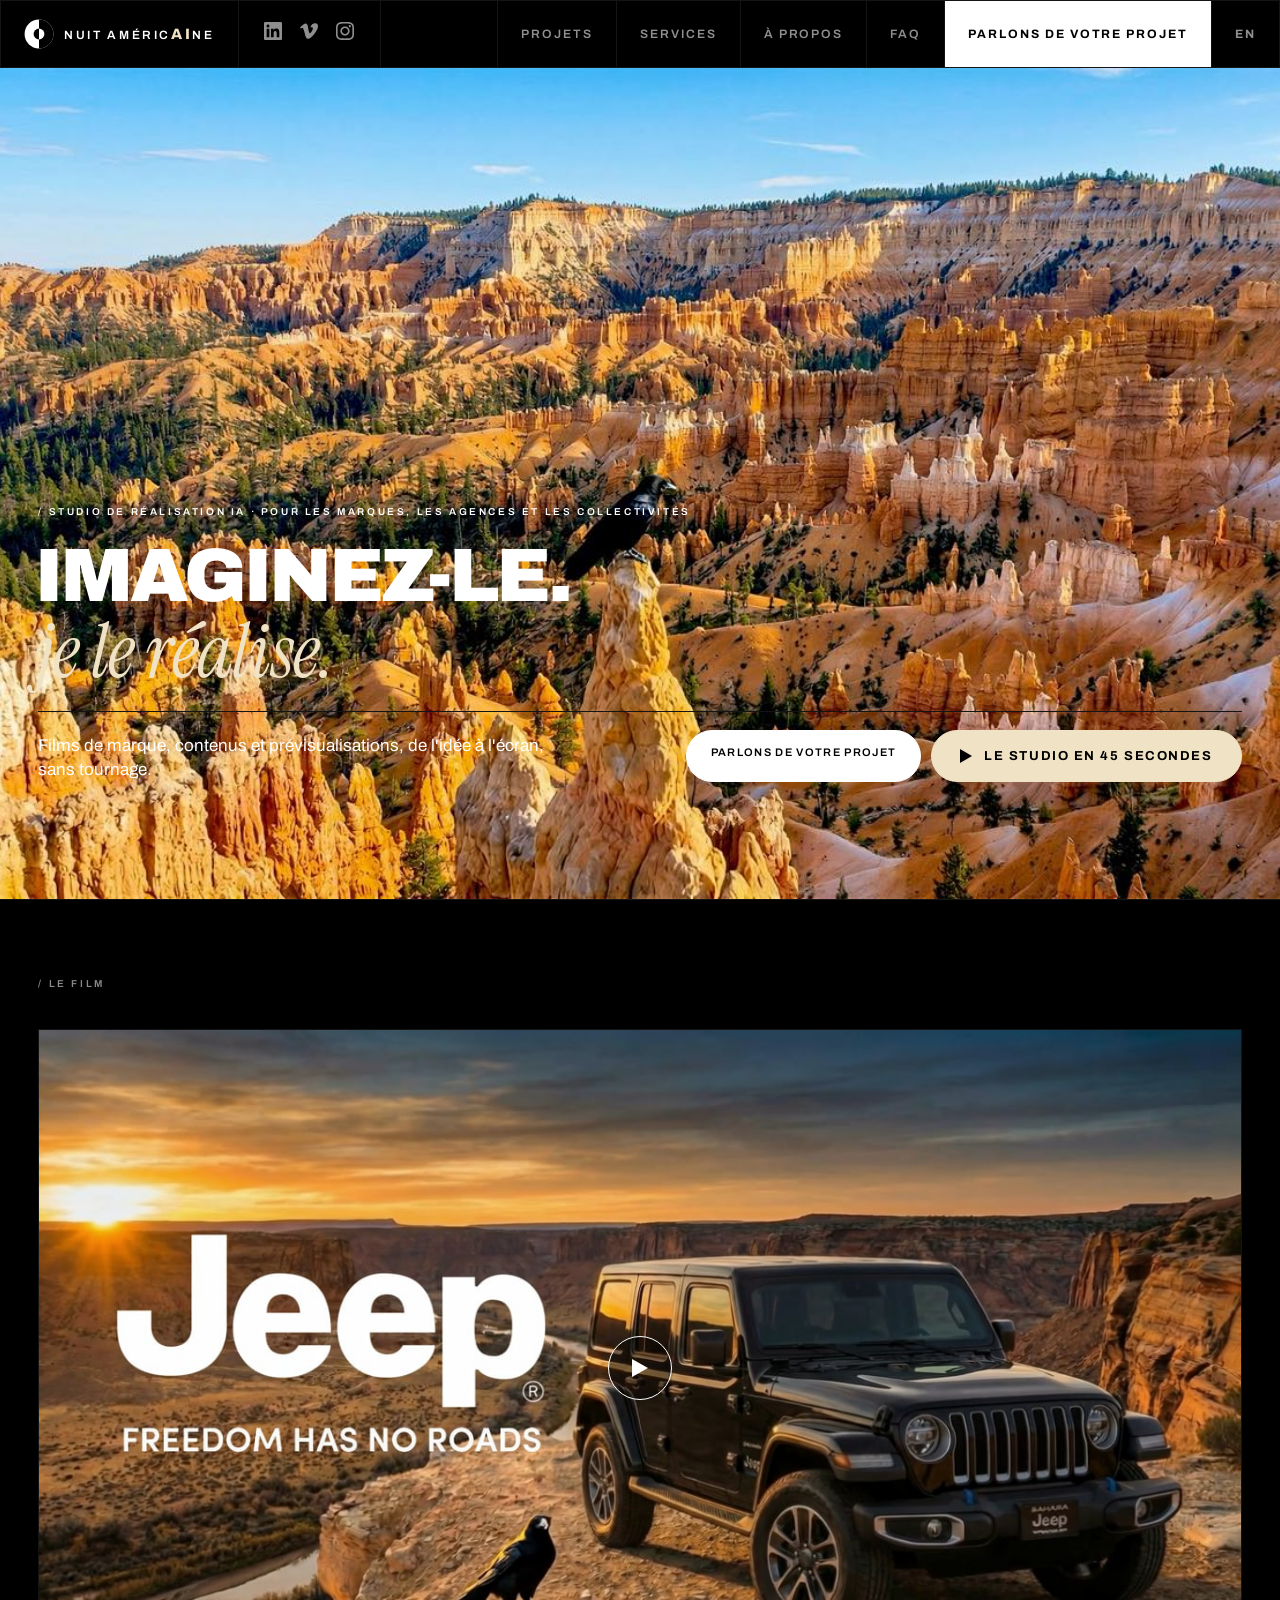
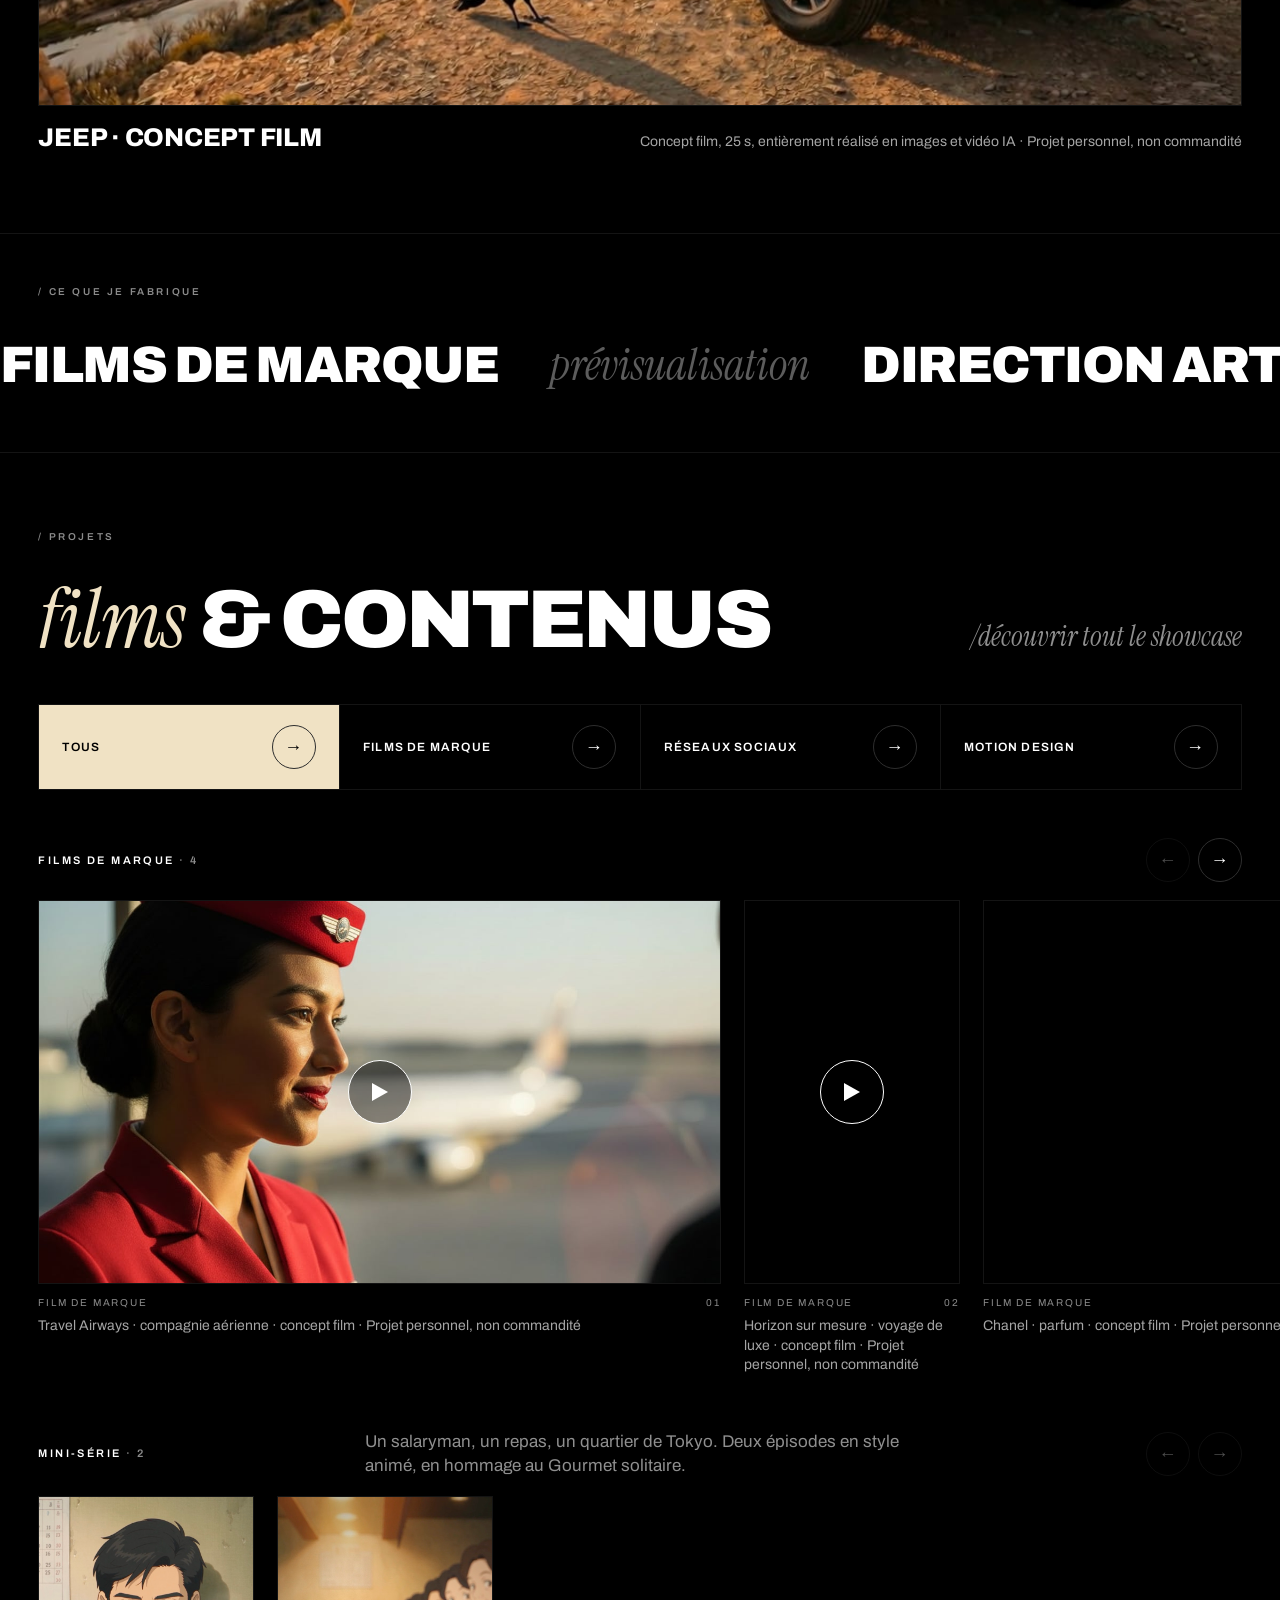
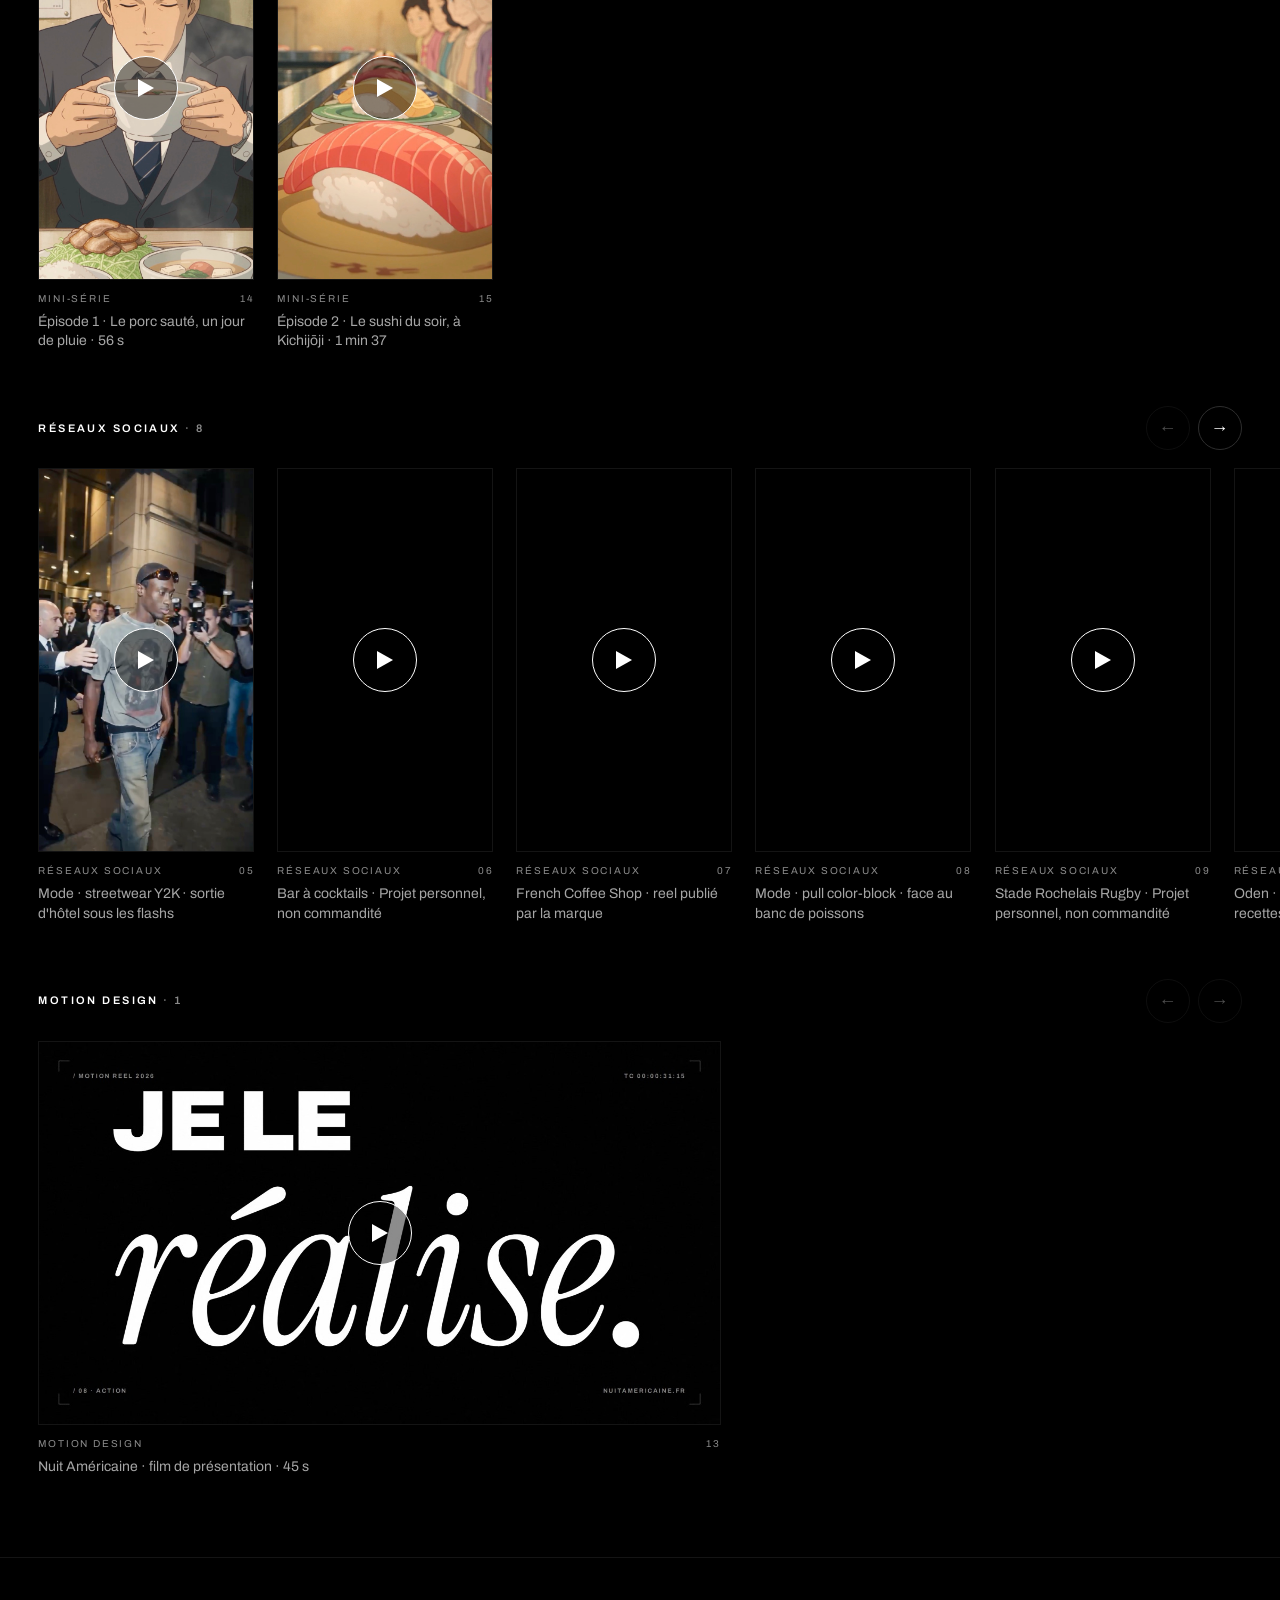
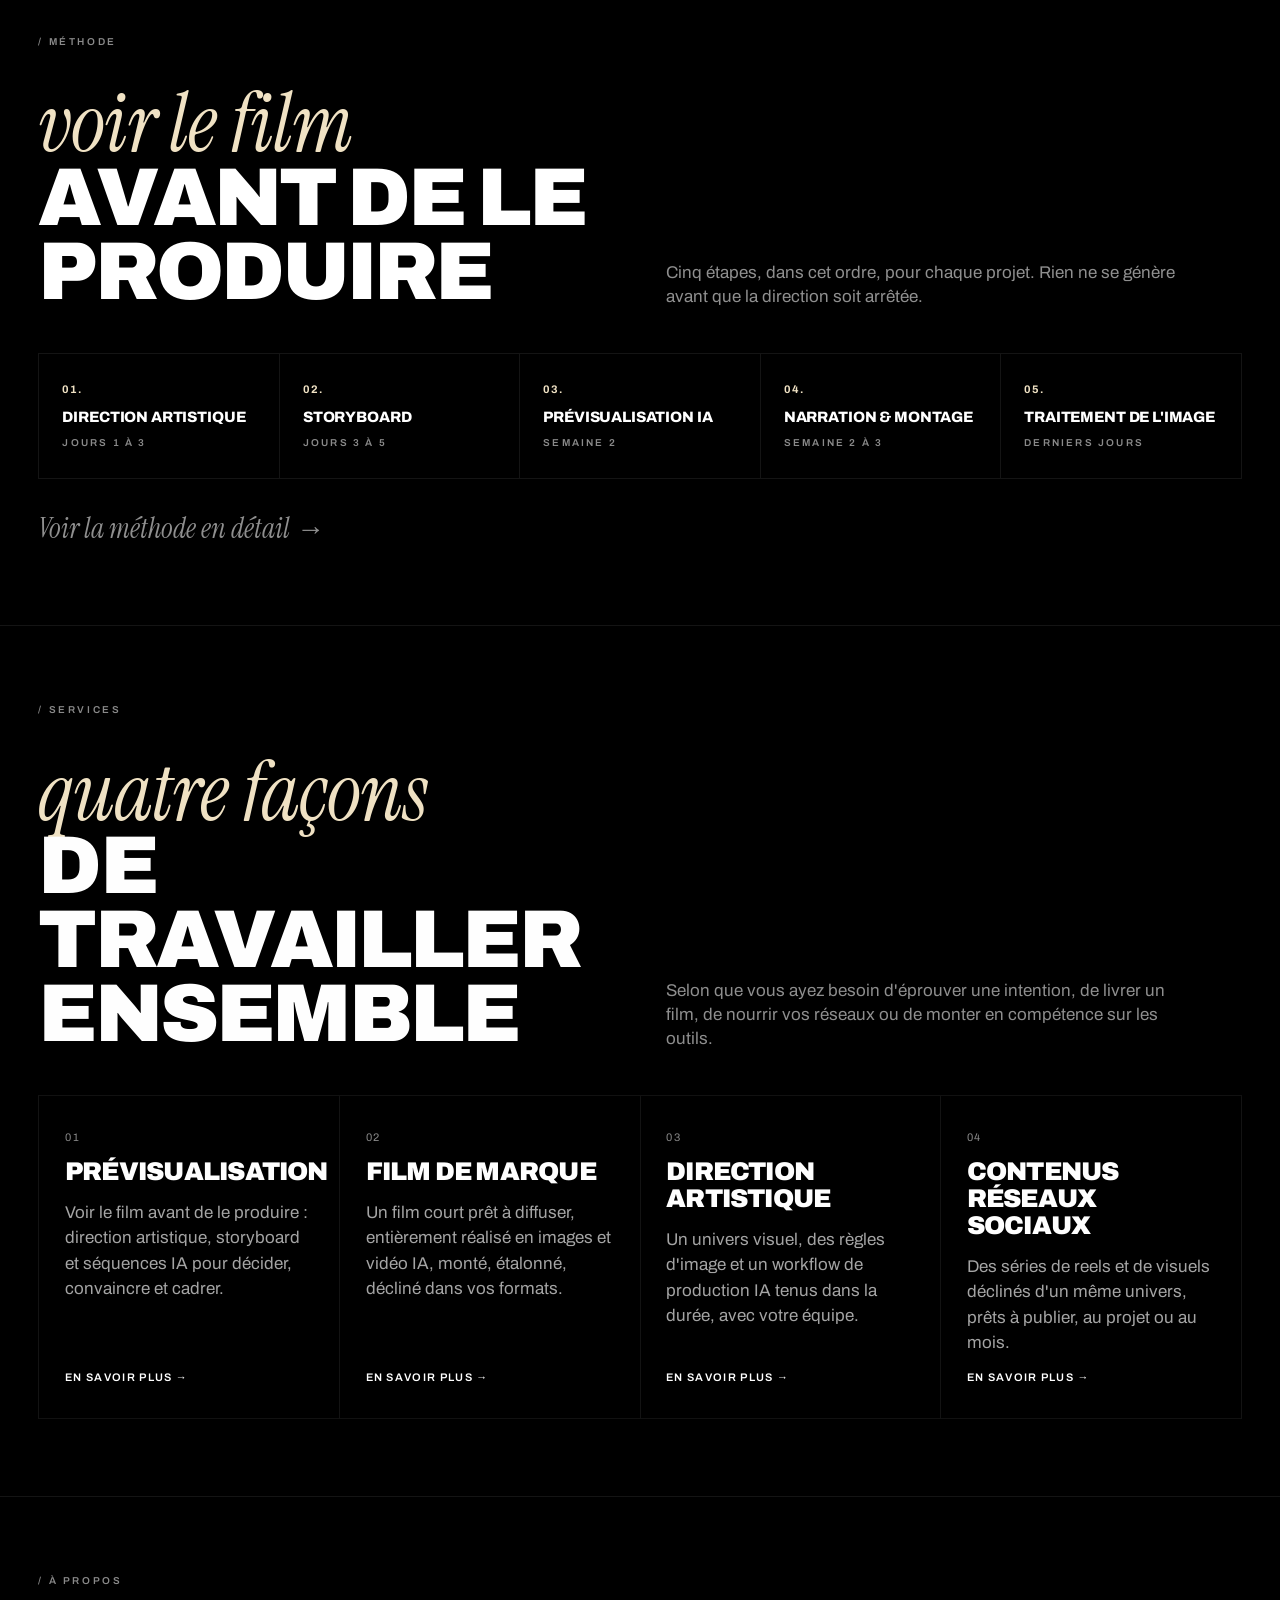
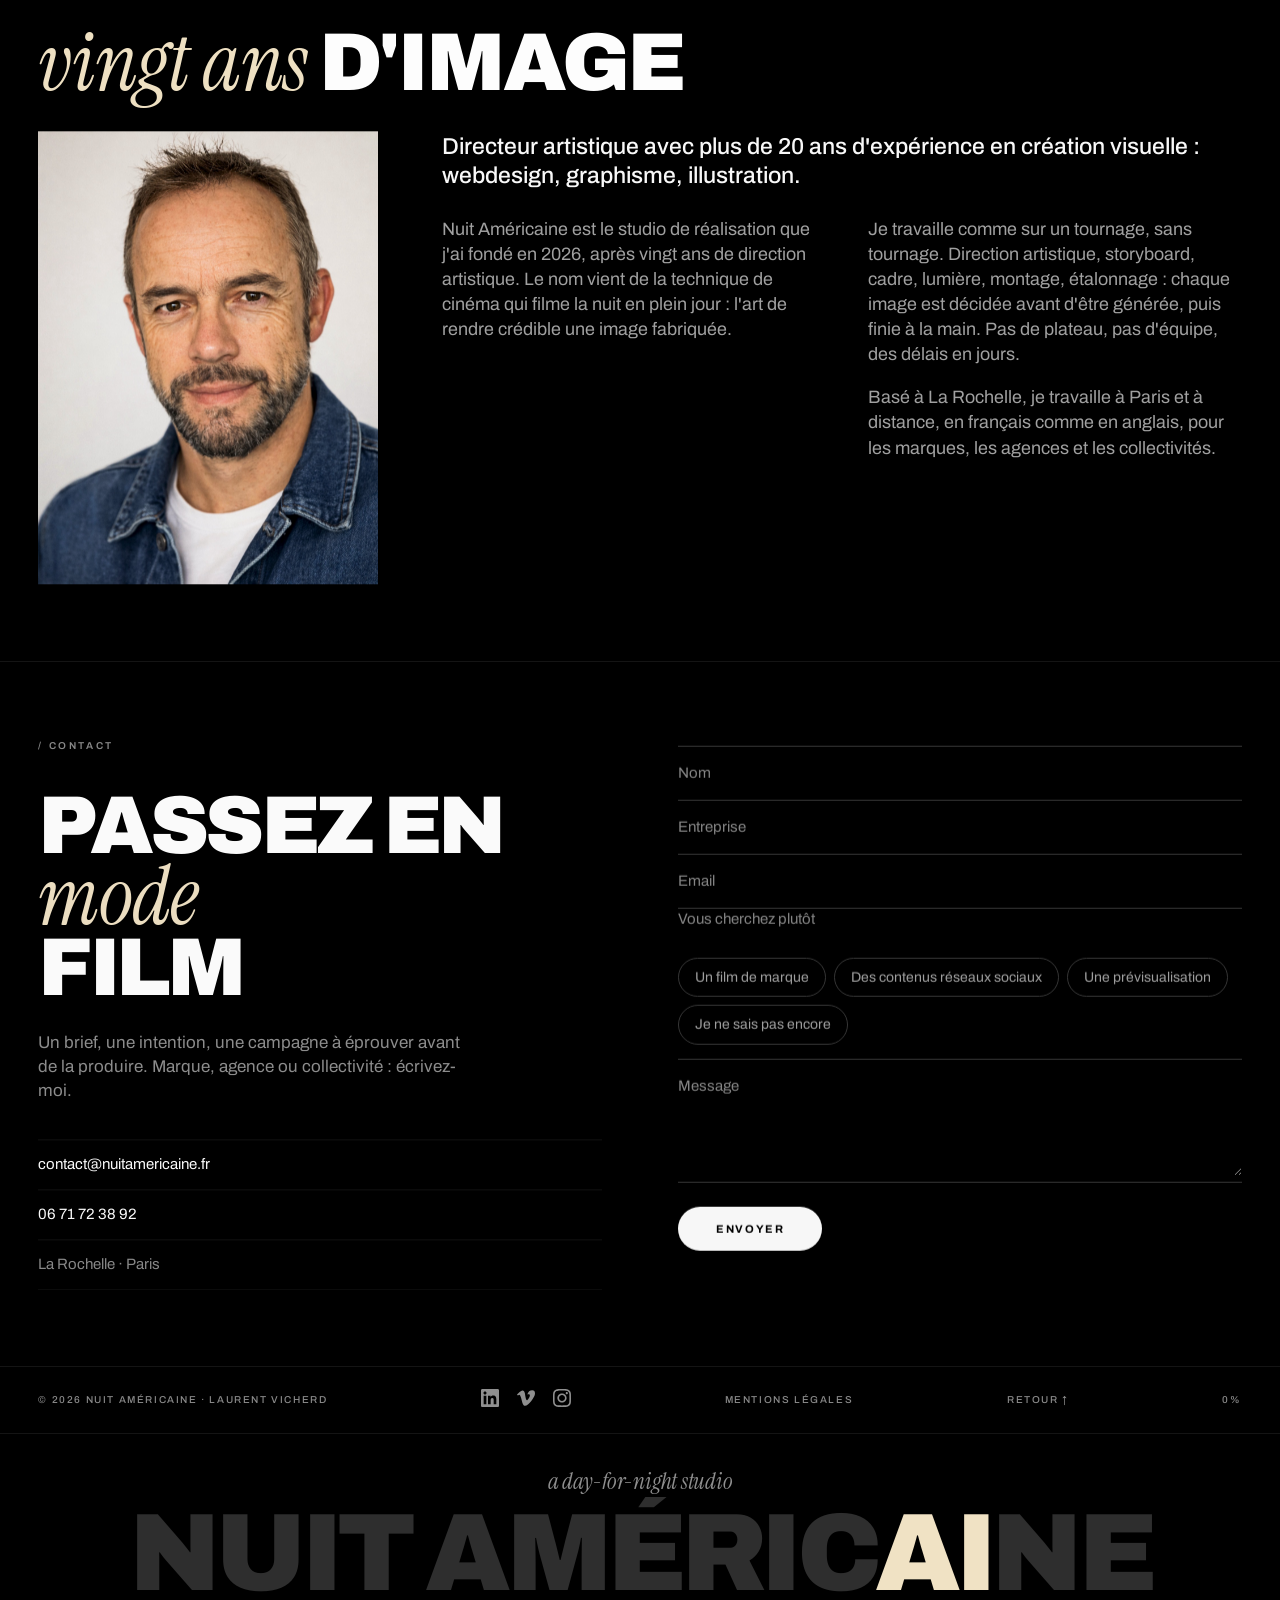
==== commit 384a762e: "Mise en ligne du 2026-10-20 17:08" ====
--- a/index.html
+++ b/index.html
@@ -1,3 +1,3 @@
 <!DOCTYPE html><html lang="fr" class="no-js"><head><meta charset="utf-8"><meta name="viewport" content="width=device-width, initial-scale=1"><meta name="theme-color" content="#000000"><meta name="author" content="Laurent Vicherd"><script>
       document.documentElement.classList.replace("no-js", "js");
-    </script><link rel="icon" href="/favicon.svg" type="image/svg+xml"><link rel="apple-touch-icon" href="/apple-touch-icon.png"><link rel="sitemap" href="/sitemap-index.xml"><link rel="preload" href="/fonts/archivo-latin-wght-normal.woff2" as="font" type="font/woff2" crossorigin><link rel="preload" href="/fonts/instrument-serif-latin-400-italic.woff2" as="font" type="font/woff2" crossorigin><title>Nuit Américaine · Agence de création vidéo IA, par Laurent Vicherd</title><meta name="description" content="Nuit Américaine, agence de création vidéo IA, La Rochelle et Paris, dirigée par Laurent Vicherd, directeur artistique. Films de marque, contenus réseaux sociaux et prévisualisation, entièrement produits par l'IA."><link rel="canonical" href="https://nuitamericaine.fr/"><meta property="og:type" content="website"><meta property="og:site_name" content="Nuit Américaine · agence de création vidéo IA"><meta property="og:locale" content="fr_FR"><link rel="alternate" hreflang="fr" href="https://nuitamericaine.fr/"><link rel="alternate" hreflang="en" href="https://nuitamericaine.fr/en/"><link rel="alternate" hreflang="x-default" href="https://nuitamericaine.fr/"><meta property="og:title" content="Nuit Américaine · Agence de création vidéo IA, par Laurent Vicherd"><meta property="og:description" content="Nuit Américaine, agence de création vidéo IA, La Rochelle et Paris, dirigée par Laurent Vicherd, directeur artistique. Films de marque, contenus réseaux sociaux et prévisualisation, entièrement produits par l'IA."><meta property="og:url" content="https://nuitamericaine.fr/"><meta property="og:image" content="https://nuitamericaine.fr/images/og-image.jpg"><meta property="og:image:width" content="1200"><meta property="og:image:height" content="630"><meta property="og:image:alt" content="Nuit Américaine, agence de création vidéo IA · Laurent Vicherd, directeur artistique"><meta name="twitter:card" content="summary_large_image"><meta name="twitter:title" content="Nuit Américaine · Agence de création vidéo IA, par Laurent Vicherd"><meta name="twitter:description" content="Nuit Américaine, agence de création vidéo IA, La Rochelle et Paris, dirigée par Laurent Vicherd, directeur artistique. Films de marque, contenus réseaux sociaux et prévisualisation, entièrement produits par l'IA."><meta name="twitter:image" content="https://nuitamericaine.fr/images/og-image.jpg"><meta name="twitter:image:alt" content="Nuit Américaine, agence de création vidéo IA · Laurent Vicherd, directeur artistique"><script type="application/ld+json">{"@context":"https://schema.org","@type":["Organization","LocalBusiness"],"@id":"https://nuitamericaine.fr/#organization","name":"Nuit Américaine","alternateName":"Nuit Americaine","url":"https://nuitamericaine.fr","logo":"https://nuitamericaine.fr/icon-512.png","image":"https://nuitamericaine.fr/images/og-image.jpg","description":"Nuit Américaine, agence de création vidéo IA, La Rochelle et Paris, dirigée par Laurent Vicherd, directeur artistique. Films de marque, contenus réseaux sociaux et prévisualisation, entièrement produits par l'IA.","email":"contact@nuitamericaine.fr","telephone":"+33671723892","founder":{"@type":"Person","name":"Laurent Vicherd"},"address":{"@type":"PostalAddress","addressLocality":"La Rochelle","addressRegion":"Nouvelle-Aquitaine","addressCountry":"FR"},"areaServed":["La Rochelle","Paris","France","Europe"],"knowsLanguage":["fr","en"],"makesOffer":[{"@type":"Offer","itemOffered":{"@type":"Service","name":"Prévisualisation"}},{"@type":"Offer","itemOffered":{"@type":"Service","name":"Film de marque"}},{"@type":"Offer","itemOffered":{"@type":"Service","name":"Direction artistique"}},{"@type":"Offer","itemOffered":{"@type":"Service","name":"Contenus réseaux sociaux"}}],"sameAs":["https://www.linkedin.com/in/lvicherd/","https://vimeo.com/showcase/12160881","https://www.instagram.com/dreamer.anime/"]}</script><script type="application/ld+json">{"@context":"https://schema.org","@type":"Person","name":"Laurent Vicherd","jobTitle":"Directeur artistique, créateur vidéo IA et réalisateur","description":"Nuit Américaine, agence de création vidéo IA, La Rochelle et Paris, dirigée par Laurent Vicherd, directeur artistique. Films de marque, contenus réseaux sociaux et prévisualisation, entièrement produits par l'IA.","url":"https://nuitamericaine.fr","image":"https://nuitamericaine.fr/images/og-image.jpg","email":"mailto:contact@nuitamericaine.fr","telephone":"+33671723892","address":{"@type":"PostalAddress","addressLocality":"La Rochelle","addressRegion":"Nouvelle-Aquitaine","addressCountry":"FR"},"knowsLanguage":[{"@type":"Language","name":"Français","alternateName":"fr"},{"@type":"Language","name":"Anglais","alternateName":"en"}],"knowsAbout":["Direction artistique","Prévisualisation cinématographique","Vidéo générée par IA","Contenus réseaux sociaux","Motion design","Narration visuelle","Colorimétrie"],"worksFor":{"@id":"https://nuitamericaine.fr/#organization"},"sameAs":["https://www.linkedin.com/in/lvicherd/","https://vimeo.com/showcase/12160881","https://www.instagram.com/dreamer.anime/"]}</script><link rel="stylesheet" href="/_astro/Footer.DX5v9vsR.css"><link rel="stylesheet" href="/_astro/Contact.EjF311_7.css"></head><body><a class="skip-link" href="#top">Aller au contenu</a><header class="_wbp8n1"><nav class="_0O6ddc" aria-label="Navigation principale"><a class="_5jztdh _KssVgu" href="#top"><svg class="_oegGxY" viewBox="0 0 100 100" aria-hidden="true" focusable="false"><defs><clipPath id="na-h"><rect x="50" y="0" width="50" height="100"></rect></clipPath></defs><circle cx="50" cy="50" r="48" fill="#fff"></circle><circle cx="50" cy="50" r="48" fill="#000" clip-path="url(#na-h)"></circle><circle cx="50" cy="50" r="18" fill="#000"></circle><circle cx="50" cy="50" r="18" fill="#fff" clip-path="url(#na-h)"></circle></svg><span class="_LylGI-">Nuit Améric<span class="_NhfbE0">ai</span>ne</span><span class="visually-hidden">, retour en haut de page</span></a><span class="_5jztdh _innQ03"><ul class="_6sXvDL" aria-label="Réseaux et profils"><li><a class="_XAW3bi" href="https://www.linkedin.com/in/lvicherd/" target="_blank" rel="noopener"><svg class="_UkfkSz" viewBox="0 0 24 24" aria-hidden="true" focusable="false"><path fill="currentColor" d="M20.447 20.452h-3.554v-5.569c0-1.328-.027-3.037-1.852-3.037-1.853 0-2.136 1.445-2.136 2.939v5.667H9.351V9h3.414v1.561h.046c.477-.9 1.637-1.85 3.37-1.85 3.601 0 4.267 2.37 4.267 5.455v6.286zM5.337 7.433c-1.144 0-2.063-.926-2.063-2.065 0-1.138.92-2.063 2.063-2.063 1.14 0 2.064.925 2.064 2.063 0 1.139-.925 2.065-2.064 2.065zm1.782 13.019H3.555V9h3.564v11.452zM22.225 0H1.771C.792 0 0 .774 0 1.729v20.542C0 23.227.792 24 1.771 24h20.451C23.2 24 24 23.227 24 22.271V1.729C24 .774 23.2 0 22.222 0h.003z"></path></svg><span class="visually-hidden">LinkedIn</span><span class="visually-hidden">(nouvelle fenêtre)</span></a></li><li><a class="_XAW3bi" href="https://vimeo.com/showcase/12160881" target="_blank" rel="noopener"><svg class="_UkfkSz" viewBox="0 0 24 24" aria-hidden="true" focusable="false"><path fill="currentColor" d="M23.9765 6.4168c-.105 2.338-1.739 5.5429-4.894 9.6088-3.2679 4.247-6.0258 6.3699-8.2898 6.3699-1.409 0-2.578-1.294-3.553-3.881l-1.9179-7.1138c-.719-2.584-1.488-3.878-2.312-3.878-.179 0-.806.378-1.881 1.132l-1.129-1.457a315.06 315.06 0 0 0 3.501-3.1279c1.579-1.368 2.765-2.085 3.554-2.159 1.867-.18 3.016 1.1 3.447 3.838.465 2.953.789 4.789.971 5.507.539 2.45 1.131 3.674 1.776 3.674.502 0 1.256-.796 2.265-2.385 1.004-1.589 1.54-2.797 1.612-3.628.144-1.371-.395-2.061-1.614-2.061-.574 0-1.167.121-1.777.391 1.186-3.868 3.434-5.757 6.762-5.637 2.473.06 3.628 1.664 3.493 4.797l-.013.01z"></path></svg><span class="visually-hidden">Vimeo</span><span class="visually-hidden">(nouvelle fenêtre)</span></a></li><li><a class="_XAW3bi" href="https://www.instagram.com/dreamer.anime/" target="_blank" rel="noopener"><svg class="_UkfkSz" viewBox="0 0 24 24" aria-hidden="true" focusable="false"><path fill="currentColor" d="M12 0C8.74 0 8.333.015 7.053.072 5.775.132 4.905.333 4.14.63c-.789.306-1.459.717-2.126 1.384S.935 3.35.63 4.14C.333 4.905.131 5.775.072 7.053.012 8.333 0 8.74 0 12s.015 3.667.072 4.947c.06 1.277.261 2.148.558 2.913.306.788.717 1.459 1.384 2.126.667.666 1.336 1.079 2.126 1.384.766.296 1.636.499 2.913.558C8.333 23.988 8.74 24 12 24s3.667-.015 4.947-.072c1.277-.06 2.148-.262 2.913-.558.788-.306 1.459-.718 2.126-1.384.666-.667 1.079-1.335 1.384-2.126.296-.765.499-1.636.558-2.913.06-1.28.072-1.687.072-4.947s-.015-3.667-.072-4.947c-.06-1.277-.262-2.149-.558-2.913-.306-.789-.718-1.459-1.384-2.126C21.319 1.347 20.651.935 19.86.63c-.765-.297-1.636-.499-2.913-.558C15.667.012 15.26 0 12 0zm0 2.16c3.203 0 3.585.016 4.85.071 1.17.055 1.805.249 2.227.415.562.217.96.477 1.382.896.419.42.679.819.896 1.381.164.422.36 1.057.413 2.227.057 1.266.07 1.646.07 4.85s-.015 3.585-.074 4.85c-.061 1.17-.256 1.805-.421 2.227-.224.562-.479.96-.899 1.382-.419.419-.824.679-1.38.896-.42.164-1.065.36-2.235.413-1.274.057-1.649.07-4.859.07-3.211 0-3.586-.015-4.859-.074-1.171-.061-1.816-.256-2.236-.421-.569-.224-.96-.479-1.379-.899-.421-.419-.69-.824-.9-1.38-.165-.42-.359-1.065-.42-2.235-.045-1.26-.061-1.649-.061-4.844 0-3.196.016-3.586.061-4.861.061-1.17.255-1.814.42-2.234.21-.57.479-.96.9-1.381.419-.419.81-.689 1.379-.898.42-.166 1.051-.361 2.221-.421 1.275-.045 1.65-.06 4.859-.06l.045.03zm0 3.678c-3.405 0-6.162 2.76-6.162 6.162 0 3.405 2.76 6.162 6.162 6.162 3.405 0 6.162-2.76 6.162-6.162 0-3.405-2.76-6.162-6.162-6.162zM12 16c-2.21 0-4-1.79-4-4s1.79-4 4-4 4 1.79 4 4-1.79 4-4 4zm7.846-10.405c0 .795-.646 1.44-1.44 1.44-.795 0-1.44-.646-1.44-1.44 0-.794.646-1.439 1.44-1.439.793-.001 1.44.645 1.44 1.439z"></path></svg><span class="visually-hidden">Instagram</span><span class="visually-hidden">(nouvelle fenêtre)</span></a></li></ul></span><span class="_5jztdh _wGS1Yd" aria-hidden="true"></span><span class="_5jztdh _672JQn"><a class="_-FFBN1" href="#projets">Projets</a></span><span class="_5jztdh _672JQn"><a class="_-FFBN1" href="/services">Services</a></span><span class="_5jztdh _672JQn"><a class="_-FFBN1" href="#apropos">À propos</a></span><span class="_5jztdh _672JQn"><a class="_-FFBN1" href="/services#faq">FAQ</a></span><span class="_5jztdh _gAZI0k"><a class="_b3pAGg" href="#contact">Parlons de votre projet</a></span><span class="_5jztdh _28Ge5Y"><a class="_ID6BMH" href="/en/" lang="en" hreflang="en">EN</a></span></nav></header><main><section class="_EOciAQ" id="top"><div class="_E2s0Wj" aria-hidden="true"><video class="_4njW0q" data-hero-video poster="/images/hero-poster.jpg" muted loop playsinline preload="metadata" tabindex="-1"><source src="/videos/hero.mp4" type="video/mp4"></video></div><p class="_DRItm-" data-reveal>/ Studio de réalisation IA · pour les marques, les agences et les collectivités</p><h1 class="_-aDW0U" data-reveal>Imaginez-le.<br><span class="_s-t-P8">je le réalise.</span></h1><div class="_HkXryt" data-reveal><p class="_ezBkP9">Films de marque, contenus et prévisualisations, de l&#39;idée à l&#39;écran, sans tournage.</p><div class="_1n6pRi"><a class="_N9rGZK _R1KWrd" href="#contact">Parlons de votre projet</a><a class="_N9rGZK _MfQy-w" href="#film-studio" data-play-studio><svg class="_RhfrwD" width="12" height="14" viewBox="0 0 12 14" fill="currentColor" aria-hidden="true"><path d="M0 0L12 7L0 14Z"></path></svg>Le studio en 45 secondes</a></div></div></section><section class="_SEMcE3" aria-labelledby="film-titre"><p class="_TMqPRM" data-reveal>/ Le film</p><div class="_PsSI9Y" data-reveal><button class="_bNBcaM" type="button" data-video-facade data-video-id="1176150664" data-video-title="Jeep · concept film" aria-label="Lire le film Jeep · concept film sur Vimeo"><img class="_WXocgA" src="/images/posters/video-04.jpg" alt="Image d'ouverture du concept film Jeep : un 4x4 au bord d'un canyon au soleil couchant." width="1280" height="720" decoding="async"><span class="_K4FplE" aria-hidden="true"><svg width="16" height="18" viewBox="0 0 16 18" fill="currentColor"><path d="M0 0L16 9L0 18Z"></path></svg></span></button><noscript><a class="_5IlY3P" href="https://vimeo.com/1176150664" target="_blank" rel="noopener"><img class="_WXocgA" src="/images/posters/video-04.jpg" alt="Image d'ouverture du concept film Jeep : un 4x4 au bord d'un canyon au soleil couchant." width="1280" height="720"><span class="_lrZxmO">Vimeo ↗</span></a></noscript></div><div class="_QE5AT4" data-reveal><h2 class="_oQU0Nr" id="film-titre">Jeep · concept film</h2><p class="_DXHihj">Concept film, 25 s, entièrement réalisé en images et vidéo IA · Projet personnel, non commandité</p></div></section><section class="_0sg8S0" aria-label="Ce que je fabrique"><p class="_gAsKgn">/ Ce que je fabrique</p><div class="_cw5gLJ"><div class="_ScFVD5"><span class="_ceEhWp">Films de marque</span><span class="_aMwuZ1">prévisualisation</span><span class="_ceEhWp">Direction artistique</span><span class="_aMwuZ1">motion design</span><span class="_ceEhWp">Narration visuelle</span><span class="_aMwuZ1">colorimétrie</span><span class="_ceEhWp">Contenus réseaux sociaux</span><span class="_aMwuZ1">reels &amp; séries</span></div><div class="_ScFVD5" aria-hidden="true"><span class="_ceEhWp">Films de marque</span><span class="_aMwuZ1">prévisualisation</span><span class="_ceEhWp">Direction artistique</span><span class="_aMwuZ1">motion design</span><span class="_ceEhWp">Narration visuelle</span><span class="_aMwuZ1">colorimétrie</span><span class="_ceEhWp">Contenus réseaux sociaux</span><span class="_aMwuZ1">reels &amp; séries</span></div></div></section><section class="_XnP-DE" id="projets" data-projects><p class="_xaM4bd" data-reveal>/ Projets</p><div class="_LKcLnQ" data-reveal><h2 class="_h4AxAI"><span class="_HndAAG">films</span> &amp; contenus</h2><a class="_Z-y7u-" href="https://vimeo.com/showcase/12160881" target="_blank" rel="noopener">/découvrir tout le showcase <span class="visually-hidden">(nouvelle fenêtre)</span></a></div><ul class="ruled-grid _-sAWyq" aria-label="Filtrer les contenus par catégorie" data-reveal><li class="ruled-cell _ffMfDf"><button class="_nqh50D" type="button" data-filter="tous" data-filter-label="Tous" aria-pressed="true"><span>Tous</span><span class="_gTnR7n" aria-hidden="true">→</span></button></li><li class="ruled-cell _ffMfDf"><button class="_nqh50D" type="button" data-filter="films-de-marque" data-filter-label="Films de marque" aria-pressed="false"><span>Films de marque</span><span class="_gTnR7n" aria-hidden="true">→</span></button></li><li class="ruled-cell _ffMfDf"><button class="_nqh50D" type="button" data-filter="reseaux-sociaux" data-filter-label="Réseaux sociaux" aria-pressed="false"><span>Réseaux sociaux</span><span class="_gTnR7n" aria-hidden="true">→</span></button></li><li class="ruled-cell _ffMfDf"><button class="_nqh50D" type="button" data-filter="motion-design" data-filter-label="Motion design" aria-pressed="false"><span>Motion design</span><span class="_gTnR7n" aria-hidden="true">→</span></button></li></ul><p class="visually-hidden" data-filter-status aria-live="polite"></p><div class="_xYwr3K" data-carousel data-reveal><div class="_NORXC7"><p class="_hjZiLB" id="bandeau-films">Films de marque<span class="_Fj1w9S" aria-hidden="true"> · 4</span></p><div class="_FFjGPI"><button class="_gTnR7n" type="button" data-carousel-prev aria-label="Films de marque : précédents">←</button><button class="_gTnR7n" type="button" data-carousel-next aria-label="Films de marque : suivants">→</button></div></div><div class="_KVOR9C" data-carousel-track tabindex="0" role="region" aria-labelledby="bandeau-films"><div data-categories="films-de-marque" data-orientation="landscape"><div class="_p1DOcI"><button class="_bNBcaM" type="button" data-video-facade data-video-id="1174697975" data-video-title="Travel Airways · concept film" aria-label="Lire le Film de marque 01 sur Vimeo"><img class="_WXocgA" src="/images/posters/video-01.jpg" alt="Image d'ouverture du concept film Travel Airways." width="1280" height="720" loading="lazy" decoding="async"><span class="_K4FplE" aria-hidden="true"><svg width="16" height="18" viewBox="0 0 16 18" fill="currentColor"><path d="M0 0L16 9L0 18Z"></path></svg></span></button><noscript><a class="_5IlY3P" href="https://vimeo.com/1174697975" target="_blank" rel="noopener"><img class="_WXocgA" src="/images/posters/video-01.jpg" alt="Image d'ouverture du concept film Travel Airways." width="1280" height="720"><span class="_lrZxmO">Lire le Film de marque 01 sur Vimeo ↗</span></a></noscript></div><p class="_GtajoO"><span>Film de marque</span><span>01</span></p><p class="_srpc16">Travel Airways · compagnie aérienne · concept film · Projet personnel, non commandité</p></div><div data-categories="films-de-marque" data-orientation="portrait"><div class="_p1DOcI _r8mpt8"><button class="_bNBcaM" type="button" data-video-facade data-video-id="1174701593" data-video-title="Horizon sur mesure · voyage de luxe, concept film" aria-label="Lire le Film de marque 02 sur Vimeo"><img class="_WXocgA" src="/images/posters/video-02.jpg" alt="Un couple assis devant les coupoles bleues de Santorin, au-dessus de la mer." width="720" height="1280" loading="lazy" decoding="async"><span class="_K4FplE" aria-hidden="true"><svg width="16" height="18" viewBox="0 0 16 18" fill="currentColor"><path d="M0 0L16 9L0 18Z"></path></svg></span></button><noscript><a class="_5IlY3P" href="https://vimeo.com/1174701593" target="_blank" rel="noopener"><img class="_WXocgA" src="/images/posters/video-02.jpg" alt="Un couple assis devant les coupoles bleues de Santorin, au-dessus de la mer." width="720" height="1280"><span class="_lrZxmO">Lire le Film de marque 02 sur Vimeo ↗</span></a></noscript></div><p class="_GtajoO"><span>Film de marque</span><span>02</span></p><p class="_srpc16">Horizon sur mesure · voyage de luxe · concept film · Projet personnel, non commandité</p></div><div data-categories="films-de-marque" data-orientation="landscape"><div class="_p1DOcI"><button class="_bNBcaM" type="button" data-video-facade data-video-id="1189665061" data-video-title="Chanel · parfum, concept film" aria-label="Lire le Film de marque 03 sur Vimeo"><img class="_WXocgA" src="/images/posters/video-03.jpg" alt="Image d'ouverture du concept film parfum." width="1280" height="720" loading="lazy" decoding="async"><span class="_K4FplE" aria-hidden="true"><svg width="16" height="18" viewBox="0 0 16 18" fill="currentColor"><path d="M0 0L16 9L0 18Z"></path></svg></span></button><noscript><a class="_5IlY3P" href="https://vimeo.com/1189665061" target="_blank" rel="noopener"><img class="_WXocgA" src="/images/posters/video-03.jpg" alt="Image d'ouverture du concept film parfum." width="1280" height="720"><span class="_lrZxmO">Lire le Film de marque 03 sur Vimeo ↗</span></a></noscript></div><p class="_GtajoO"><span>Film de marque</span><span>03</span></p><p class="_srpc16">Chanel · parfum · concept film · Projet personnel, non commandité</p></div><div data-categories="films-de-marque" data-orientation="landscape"><div class="_p1DOcI"><button class="_bNBcaM" type="button" data-video-facade data-video-id="1176150664" data-video-title="Jeep · concept film" aria-label="Lire le Film de marque 04 sur Vimeo"><img class="_WXocgA" src="/images/posters/video-04.jpg" alt="Image d'ouverture du concept film Jeep." width="1280" height="720" loading="lazy" decoding="async"><span class="_K4FplE" aria-hidden="true"><svg width="16" height="18" viewBox="0 0 16 18" fill="currentColor"><path d="M0 0L16 9L0 18Z"></path></svg></span></button><noscript><a class="_5IlY3P" href="https://vimeo.com/1176150664" target="_blank" rel="noopener"><img class="_WXocgA" src="/images/posters/video-04.jpg" alt="Image d'ouverture du concept film Jeep." width="1280" height="720"><span class="_lrZxmO">Lire le Film de marque 04 sur Vimeo ↗</span></a></noscript></div><p class="_GtajoO"><span>Film de marque</span><span>04</span></p><p class="_srpc16">Jeep · automobile · concept film · Projet personnel, non commandité</p></div></div></div><div class="_xYwr3K" data-carousel data-reveal><div class="_NORXC7"><p class="_hjZiLB" id="bandeau-serie">Mini-série<span class="_Fj1w9S" aria-hidden="true"> · 2</span></p><p class="_D--mUl">Un salaryman, un repas, un quartier de Tokyo. Deux épisodes en style animé, en hommage au Gourmet solitaire.</p><div class="_FFjGPI"><button class="_gTnR7n" type="button" data-carousel-prev aria-label="Mini-série : précédents">←</button><button class="_gTnR7n" type="button" data-carousel-next aria-label="Mini-série : suivants">→</button></div></div><div class="_KVOR9C" data-carousel-track tabindex="0" role="region" aria-labelledby="bandeau-serie"><div data-categories="reseaux-sociaux" data-orientation="portrait"><div class="_p1DOcI _r8mpt8"><button class="_bNBcaM" type="button" data-video-facade data-video-src="/videos/serie/serie-01-porc-saute.mp4" data-video-title="Épisode 1 · Le porc sauté, un jour de pluie" aria-label="Lire la vidéo « Épisode 1 · Le porc sauté, un jour de pluie · 56 s »"><img class="_WXocgA" src="/images/posters/serie-01-porc-saute.jpg" alt="Un homme en costume, les yeux fermés, tient un bol fumant à deux mains dans une petite cantine, style animé." width="720" height="1280" loading="lazy" decoding="async"><span class="_K4FplE" aria-hidden="true"><svg width="16" height="18" viewBox="0 0 16 18" fill="currentColor"><path d="M0 0L16 9L0 18Z"></path></svg></span></button><noscript><a class="_5IlY3P" href="/videos/serie/serie-01-porc-saute.mp4" target="_blank" rel="noopener"><img class="_WXocgA" src="/images/posters/serie-01-porc-saute.jpg" alt="Un homme en costume, les yeux fermés, tient un bol fumant à deux mains dans une petite cantine, style animé." width="720" height="1280"><span class="_lrZxmO">Lire la vidéo « Épisode 1 · Le porc sauté, un jour de pluie · 56 s » ↗</span></a></noscript></div><p class="_GtajoO"><span>Mini-série</span><span>14</span></p><p class="_srpc16">Épisode 1 · Le porc sauté, un jour de pluie · 56 s</p></div><div data-categories="reseaux-sociaux" data-orientation="portrait"><div class="_p1DOcI _r8mpt8"><button class="_bNBcaM" type="button" data-video-facade data-video-src="/videos/serie/serie-02-sushi-kichijoji.mp4" data-video-title="Épisode 2 · Le sushi du soir, à Kichijōji" aria-label="Lire la vidéo « Épisode 2 · Le sushi du soir, à Kichijōji · 1 min 37 »"><img class="_WXocgA" src="/images/posters/serie-02-sushi-kichijoji.jpg" alt="Des sushis au thon et au saumon défilent sur un tapis roulant, style animé." width="720" height="1280" loading="lazy" decoding="async"><span class="_K4FplE" aria-hidden="true"><svg width="16" height="18" viewBox="0 0 16 18" fill="currentColor"><path d="M0 0L16 9L0 18Z"></path></svg></span></button><noscript><a class="_5IlY3P" href="/videos/serie/serie-02-sushi-kichijoji.mp4" target="_blank" rel="noopener"><img class="_WXocgA" src="/images/posters/serie-02-sushi-kichijoji.jpg" alt="Des sushis au thon et au saumon défilent sur un tapis roulant, style animé." width="720" height="1280"><span class="_lrZxmO">Lire la vidéo « Épisode 2 · Le sushi du soir, à Kichijōji · 1 min 37 » ↗</span></a></noscript></div><p class="_GtajoO"><span>Mini-série</span><span>15</span></p><p class="_srpc16">Épisode 2 · Le sushi du soir, à Kichijōji · 1 min 37</p></div></div></div><div class="_xYwr3K" data-carousel data-reveal><div class="_NORXC7"><p class="_hjZiLB" id="bandeau-reels">Réseaux sociaux<span class="_Fj1w9S" aria-hidden="true"> · 8</span></p><div class="_FFjGPI"><button class="_gTnR7n" type="button" data-carousel-prev aria-label="Réseaux sociaux : précédents">←</button><button class="_gTnR7n" type="button" data-carousel-next aria-label="Réseaux sociaux : suivants">→</button></div></div><div class="_KVOR9C" data-carousel-track tabindex="0" role="region" aria-labelledby="bandeau-reels"><div data-categories="reseaux-sociaux" data-orientation="portrait"><div class="_p1DOcI _r8mpt8"><button class="_bNBcaM" type="button" data-video-facade data-video-src="/videos/reels/reel-mode-flashs.mp4" data-video-title="Mode · la sortie sous les flashs" aria-label="Lire la vidéo « Mode · streetwear Y2K · sortie d'hôtel sous les flashs »"><img class="_WXocgA" src="/images/posters/reel-mode-flashs.jpg" alt="Un jeune homme en t-shirt vintage traverse une haie de photographes à la sortie d'un hôtel, la nuit." width="720" height="1280" loading="lazy" decoding="async"><span class="_K4FplE" aria-hidden="true"><svg width="16" height="18" viewBox="0 0 16 18" fill="currentColor"><path d="M0 0L16 9L0 18Z"></path></svg></span></button><noscript><a class="_5IlY3P" href="/videos/reels/reel-mode-flashs.mp4" target="_blank" rel="noopener"><img class="_WXocgA" src="/images/posters/reel-mode-flashs.jpg" alt="Un jeune homme en t-shirt vintage traverse une haie de photographes à la sortie d'un hôtel, la nuit." width="720" height="1280"><span class="_lrZxmO">Lire la vidéo « Mode · streetwear Y2K · sortie d&#39;hôtel sous les flashs » ↗</span></a></noscript></div><p class="_GtajoO"><span>Réseaux sociaux</span><span>05</span></p><p class="_srpc16">Mode · streetwear Y2K · sortie d&#39;hôtel sous les flashs</p></div><div data-categories="reseaux-sociaux" data-orientation="portrait"><div class="_p1DOcI _r8mpt8"><button class="_bNBcaM" type="button" data-video-facade data-video-src="/videos/reels/reel-bar-cocktails.mp4" data-video-title="Bar à cocktails · reel vertical" aria-label="Lire la vidéo « Bar à cocktails · Projet personnel, non commandité »"><img class="_WXocgA" src="/images/posters/reel-bar-cocktails.jpg" alt="Une main dépose des framboises sur un cocktail, fond rouge." width="720" height="1280" loading="lazy" decoding="async"><span class="_K4FplE" aria-hidden="true"><svg width="16" height="18" viewBox="0 0 16 18" fill="currentColor"><path d="M0 0L16 9L0 18Z"></path></svg></span></button><noscript><a class="_5IlY3P" href="/videos/reels/reel-bar-cocktails.mp4" target="_blank" rel="noopener"><img class="_WXocgA" src="/images/posters/reel-bar-cocktails.jpg" alt="Une main dépose des framboises sur un cocktail, fond rouge." width="720" height="1280"><span class="_lrZxmO">Lire la vidéo « Bar à cocktails · Projet personnel, non commandité » ↗</span></a></noscript></div><p class="_GtajoO"><span>Réseaux sociaux</span><span>06</span></p><p class="_srpc16">Bar à cocktails · Projet personnel, non commandité</p></div><div data-categories="reseaux-sociaux" data-orientation="portrait"><div class="_p1DOcI _r8mpt8"><button class="_bNBcaM" type="button" data-video-facade data-video-src="/videos/reels/reel-french-coffee-shop.mp4" data-video-title="French Coffee Shop · reel vertical" aria-label="Lire la vidéo « French Coffee Shop · reel publié par la marque »"><img class="_WXocgA" src="/images/posters/reel-french-coffee-shop.jpg" alt="La vapeur d'une tasse de café dessine une forme dans la pénombre." width="720" height="1280" loading="lazy" decoding="async"><span class="_K4FplE" aria-hidden="true"><svg width="16" height="18" viewBox="0 0 16 18" fill="currentColor"><path d="M0 0L16 9L0 18Z"></path></svg></span></button><noscript><a class="_5IlY3P" href="/videos/reels/reel-french-coffee-shop.mp4" target="_blank" rel="noopener"><img class="_WXocgA" src="/images/posters/reel-french-coffee-shop.jpg" alt="La vapeur d'une tasse de café dessine une forme dans la pénombre." width="720" height="1280"><span class="_lrZxmO">Lire la vidéo « French Coffee Shop · reel publié par la marque » ↗</span></a></noscript></div><p class="_GtajoO"><span>Réseaux sociaux</span><span>07</span></p><p class="_srpc16">French Coffee Shop · reel publié par la marque</p></div><div data-categories="reseaux-sociaux" data-orientation="portrait"><div class="_p1DOcI _r8mpt8"><button class="_bNBcaM" type="button" data-video-facade data-video-src="/videos/reels/reel-mode-aquarium.mp4" data-video-title="Mode · l'aquarium" aria-label="Lire la vidéo « Mode · pull color-block · face au banc de poissons »"><img class="_WXocgA" src="/images/posters/reel-mode-aquarium.jpg" alt="Un jeune homme en casquette et pull à bandes de couleur, debout devant un grand aquarium bleu." width="720" height="1280" loading="lazy" decoding="async"><span class="_K4FplE" aria-hidden="true"><svg width="16" height="18" viewBox="0 0 16 18" fill="currentColor"><path d="M0 0L16 9L0 18Z"></path></svg></span></button><noscript><a class="_5IlY3P" href="/videos/reels/reel-mode-aquarium.mp4" target="_blank" rel="noopener"><img class="_WXocgA" src="/images/posters/reel-mode-aquarium.jpg" alt="Un jeune homme en casquette et pull à bandes de couleur, debout devant un grand aquarium bleu." width="720" height="1280"><span class="_lrZxmO">Lire la vidéo « Mode · pull color-block · face au banc de poissons » ↗</span></a></noscript></div><p class="_GtajoO"><span>Réseaux sociaux</span><span>08</span></p><p class="_srpc16">Mode · pull color-block · face au banc de poissons</p></div><div data-categories="reseaux-sociaux" data-orientation="portrait"><div class="_p1DOcI _r8mpt8"><button class="_bNBcaM" type="button" data-video-facade data-video-src="/videos/reels/reel-stade-rochelais.mp4" data-video-title="Stade Rochelais Rugby · reel vertical" aria-label="Lire la vidéo « Stade Rochelais Rugby · Projet personnel, non commandité »"><img class="_WXocgA" src="/images/posters/reel-stade-rochelais.jpg" alt="Un ballon de rugby posé sur les quais du port, entouré de lumière." width="720" height="1280" loading="lazy" decoding="async"><span class="_K4FplE" aria-hidden="true"><svg width="16" height="18" viewBox="0 0 16 18" fill="currentColor"><path d="M0 0L16 9L0 18Z"></path></svg></span></button><noscript><a class="_5IlY3P" href="/videos/reels/reel-stade-rochelais.mp4" target="_blank" rel="noopener"><img class="_WXocgA" src="/images/posters/reel-stade-rochelais.jpg" alt="Un ballon de rugby posé sur les quais du port, entouré de lumière." width="720" height="1280"><span class="_lrZxmO">Lire la vidéo « Stade Rochelais Rugby · Projet personnel, non commandité » ↗</span></a></noscript></div><p class="_GtajoO"><span>Réseaux sociaux</span><span>09</span></p><p class="_srpc16">Stade Rochelais Rugby · Projet personnel, non commandité</p></div><div data-categories="reseaux-sociaux" data-orientation="portrait"><div class="_p1DOcI _r8mpt8"><button class="_bNBcaM" type="button" data-video-facade data-video-src="/videos/reels/reel-japan-oden.mp4" data-video-title="Oden · série Japan Culture, épisode 1" aria-label="Lire la vidéo « Oden · série Japan Culture, 12 recettes en style animé »"><img class="_WXocgA" src="/images/posters/reel-japan-oden.jpg" alt="Un bol d'oden fumant, dessiné en style animé." width="720" height="1280" loading="lazy" decoding="async"><span class="_K4FplE" aria-hidden="true"><svg width="16" height="18" viewBox="0 0 16 18" fill="currentColor"><path d="M0 0L16 9L0 18Z"></path></svg></span></button><noscript><a class="_5IlY3P" href="/videos/reels/reel-japan-oden.mp4" target="_blank" rel="noopener"><img class="_WXocgA" src="/images/posters/reel-japan-oden.jpg" alt="Un bol d'oden fumant, dessiné en style animé." width="720" height="1280"><span class="_lrZxmO">Lire la vidéo « Oden · série Japan Culture, 12 recettes en style animé » ↗</span></a></noscript></div><p class="_GtajoO"><span>Réseaux sociaux</span><span>10</span></p><p class="_srpc16">Oden · série Japan Culture, 12 recettes en style animé</p></div><div data-categories="reseaux-sociaux" data-orientation="portrait"><div class="_p1DOcI _r8mpt8"><button class="_bNBcaM" type="button" data-video-facade data-video-src="/videos/reels/reel-japan-gyoza.mp4" data-video-title="Gyoza · série Japan Culture, épisode 2" aria-label="Lire la vidéo « Gyoza · série Japan Culture, 12 recettes en style animé »"><img class="_WXocgA" src="/images/posters/reel-japan-gyoza.jpg" alt="Des gyozas dorés disposés en rosace sur une assiette, style animé." width="720" height="1280" loading="lazy" decoding="async"><span class="_K4FplE" aria-hidden="true"><svg width="16" height="18" viewBox="0 0 16 18" fill="currentColor"><path d="M0 0L16 9L0 18Z"></path></svg></span></button><noscript><a class="_5IlY3P" href="/videos/reels/reel-japan-gyoza.mp4" target="_blank" rel="noopener"><img class="_WXocgA" src="/images/posters/reel-japan-gyoza.jpg" alt="Des gyozas dorés disposés en rosace sur une assiette, style animé." width="720" height="1280"><span class="_lrZxmO">Lire la vidéo « Gyoza · série Japan Culture, 12 recettes en style animé » ↗</span></a></noscript></div><p class="_GtajoO"><span>Réseaux sociaux</span><span>11</span></p><p class="_srpc16">Gyoza · série Japan Culture, 12 recettes en style animé</p></div><div data-categories="reseaux-sociaux" data-orientation="portrait"><div class="_p1DOcI _r8mpt8"><button class="_bNBcaM" type="button" data-video-facade data-video-src="/videos/reels/reel-japan-tamagoyaki.mp4" data-video-title="Tamagoyaki · série Japan Culture, épisode 3" aria-label="Lire la vidéo « Tamagoyaki · série Japan Culture, 12 recettes en style animé »"><img class="_WXocgA" src="/images/posters/reel-japan-tamagoyaki.jpg" alt="Une omelette roulée tamagoyaki tranchée sur une planche, style animé." width="720" height="1280" loading="lazy" decoding="async"><span class="_K4FplE" aria-hidden="true"><svg width="16" height="18" viewBox="0 0 16 18" fill="currentColor"><path d="M0 0L16 9L0 18Z"></path></svg></span></button><noscript><a class="_5IlY3P" href="/videos/reels/reel-japan-tamagoyaki.mp4" target="_blank" rel="noopener"><img class="_WXocgA" src="/images/posters/reel-japan-tamagoyaki.jpg" alt="Une omelette roulée tamagoyaki tranchée sur une planche, style animé." width="720" height="1280"><span class="_lrZxmO">Lire la vidéo « Tamagoyaki · série Japan Culture, 12 recettes en style animé » ↗</span></a></noscript></div><p class="_GtajoO"><span>Réseaux sociaux</span><span>12</span></p><p class="_srpc16">Tamagoyaki · série Japan Culture, 12 recettes en style animé</p></div></div></div><div class="_xYwr3K" id="film-studio" data-carousel data-reveal><div class="_NORXC7"><p class="_hjZiLB" id="bandeau-motion">Motion design<span class="_Fj1w9S" aria-hidden="true"> · 1</span></p><div class="_FFjGPI"><button class="_gTnR7n" type="button" data-carousel-prev aria-label="Motion design : précédents">←</button><button class="_gTnR7n" type="button" data-carousel-next aria-label="Motion design : suivants">→</button></div></div><div class="_KVOR9C" data-carousel-track tabindex="0" role="region" aria-labelledby="bandeau-motion"><div data-categories="motion-design" data-orientation="landscape"><div class="_p1DOcI"><button class="_bNBcaM" type="button" data-video-facade data-video-src="/videos/motion/nuit-americaine-film-45s.mp4" data-video-title="Nuit Américaine · film de présentation" aria-label="Lire la vidéo « Nuit Américaine · film de présentation · 45 s »"><img class="_WXocgA" src="/images/posters/motion-nuit-americaine.jpg" alt="Typographie blanche sur fond noir : Je le réalise." width="1280" height="720" loading="lazy" decoding="async"><span class="_K4FplE" aria-hidden="true"><svg width="16" height="18" viewBox="0 0 16 18" fill="currentColor"><path d="M0 0L16 9L0 18Z"></path></svg></span></button><noscript><a class="_5IlY3P" href="/videos/motion/nuit-americaine-film-45s.mp4" target="_blank" rel="noopener"><img class="_WXocgA" src="/images/posters/motion-nuit-americaine.jpg" alt="Typographie blanche sur fond noir : Je le réalise." width="1280" height="720"><span class="_lrZxmO">Lire la vidéo « Nuit Américaine · film de présentation · 45 s » ↗</span></a></noscript></div><p class="_GtajoO"><span>Motion design</span><span>13</span></p><p class="_srpc16">Nuit Américaine · film de présentation · 45 s</p></div></div></div></section><section class="_0W0ZS0" id="methode"><p class="_lt0dad" data-reveal>/ Méthode</p><div class="_y2cVPi" data-reveal><h2 class="_LZNLwN"><span class="_40UCkI">voir le film</span><br>avant de le produire</h2><p class="_OAiyo9">Cinq étapes, dans cet ordre, pour chaque projet. Rien ne se génère avant que la direction soit arrêtée.</p></div><ol class="ruled-grid _Nz42IX" data-reveal><li class="ruled-cell _tTGAeN"><span class="_V7Di-e" aria-hidden="true">01.</span><h3 class="_7Nm3Qq">Direction artistique</h3><p class="_7YDfqR">Jours 1 à 3</p></li><li class="ruled-cell _tTGAeN"><span class="_V7Di-e" aria-hidden="true">02.</span><h3 class="_7Nm3Qq">Storyboard</h3><p class="_7YDfqR">Jours 3 à 5</p></li><li class="ruled-cell _tTGAeN"><span class="_V7Di-e" aria-hidden="true">03.</span><h3 class="_7Nm3Qq">Prévisualisation IA</h3><p class="_7YDfqR">Semaine 2</p></li><li class="ruled-cell _tTGAeN"><span class="_V7Di-e" aria-hidden="true">04.</span><h3 class="_7Nm3Qq">Narration &amp; montage</h3><p class="_7YDfqR">Semaine 2 à 3</p></li><li class="ruled-cell _tTGAeN"><span class="_V7Di-e" aria-hidden="true">05.</span><h3 class="_7Nm3Qq">Traitement de l&#39;image</h3><p class="_7YDfqR">Derniers jours</p></li></ol><a class="_zee-TW" href="/services#methode" data-reveal>Voir la méthode en détail <span aria-hidden="true">→</span></a></section><section class="_C8Rw5n" id="offres"><p class="_BL6vp3" data-reveal>/ Services</p><div class="_FjNcQD" data-reveal><h2 class="_rzcH4T"><span class="_td9NYU">quatre façons</span><br>de travailler ensemble</h2><p class="_o4b-FV">Selon que vous ayez besoin d&#39;éprouver une intention, de livrer un film, de nourrir vos réseaux ou de monter en compétence sur les outils.</p></div><ul class="ruled-grid _1bD15R" data-reveal><li class="ruled-cell _NCXDlY"><span class="_ABTskn">01</span><h3 class="_prDx4O">Prévisualisation</h3><p class="_Dk1xOA">Voir le film avant de le produire : direction artistique, storyboard et séquences IA pour décider, convaincre et cadrer.</p><a class="_N-cUX2" href="/services#offre-01">En savoir plus <span aria-hidden="true">→</span><span class="visually-hidden">: Prévisualisation</span></a></li><li class="ruled-cell _NCXDlY"><span class="_ABTskn">02</span><h3 class="_prDx4O">Film de marque</h3><p class="_Dk1xOA">Un film court prêt à diffuser, entièrement réalisé en images et vidéo IA, monté, étalonné, décliné dans vos formats.</p><a class="_N-cUX2" href="/services#offre-02">En savoir plus <span aria-hidden="true">→</span><span class="visually-hidden">: Film de marque</span></a></li><li class="ruled-cell _NCXDlY"><span class="_ABTskn">03</span><h3 class="_prDx4O">Direction artistique</h3><p class="_Dk1xOA">Un univers visuel, des règles d&#39;image et un workflow de production IA tenus dans la durée, avec votre équipe.</p><a class="_N-cUX2" href="/services#offre-03">En savoir plus <span aria-hidden="true">→</span><span class="visually-hidden">: Direction artistique</span></a></li><li class="ruled-cell _NCXDlY"><span class="_ABTskn">04</span><h3 class="_prDx4O">Contenus réseaux sociaux</h3><p class="_Dk1xOA">Des séries de reels et de visuels déclinés d&#39;un même univers, prêts à publier, au projet ou au mois.</p><a class="_N-cUX2" href="/services#offre-04">En savoir plus <span aria-hidden="true">→</span><span class="visually-hidden">: Contenus réseaux sociaux</span></a></li></ul></section><section class="_8NB1g2" id="apropos"><p class="_hoVuet" data-reveal>/ À propos</p><h2 class="_fFT4yi" data-reveal><span class="_Nkcx4z">vingt ans</span> d&#39;image</h2><div class="_LEgo6w"><img class="_n4HQYo" src="/images/portrait-laurent-vicherd.jpg" alt="Portrait de Laurent Vicherd, directeur artistique et créateur vidéo IA." width="1200" height="1600" loading="lazy" decoding="async" data-reveal><div class="_BIxaWP" data-reveal><p class="_nbNr-g">Directeur artistique avec plus de 20 ans d&#39;expérience en création visuelle : webdesign, graphisme, illustration.</p><div class="_GEBCJz"><p>Nuit Américaine est le studio de réalisation que j&#39;ai fondé en 2026, après vingt ans de direction artistique. Le nom vient de la technique de cinéma qui filme la nuit en plein jour : l&#39;art de rendre crédible une image fabriquée.</p><p>Je travaille comme sur un tournage, sans tournage. Direction artistique, storyboard, cadre, lumière, montage, étalonnage : chaque image est décidée avant d&#39;être générée, puis finie à la main. Pas de plateau, pas d&#39;équipe, des délais en jours.</p><p>Basé à La Rochelle, je travaille à Paris et à distance, en français comme en anglais, pour les marques, les agences et les collectivités.</p></div></div></div></section><section class="_61Mlmp" id="contact"><div class="_Hgjl9Q"><div data-reveal><p class="_nDpXAk">/ Contact</p><h2 class="_CF7DfU">Passez en<br><span class="_dVA9Wy">mode</span><br>film</h2><p class="_mYt2Lb">Un brief, une intention, une campagne à éprouver avant de la produire. Marque, agence ou collectivité : écrivez-moi.</p><ul class="_EVA3NF"><li class="_EZ3P9N"><a class="_drObLh" href="mailto:contact@nuitamericaine.fr">contact@nuitamericaine.fr</a></li><li class="_EZ3P9N"><a class="_drObLh" href="tel:+33671723892">06 71 72 38 92</a></li><li class="_EZ3P9N _2bRRdD">La Rochelle · Paris</li></ul></div><form class="_b9TcPX" name="contact" method="POST" action="https://formsubmit.co/contact@nuitamericaine.fr" data-contact-form data-endpoint="https://formsubmit.co/ajax/contact@nuitamericaine.fr" data-reveal><input type="hidden" name="_subject" value="Nouveau message via nuitamericaine.fr"><input type="hidden" name="_template" value="table"><input type="hidden" name="_next" value="https://nuitamericaine.fr/merci"><p hidden><label>Ne remplissez pas ce champ :<input name="_honey" tabindex="-1" autocomplete="off"></label></p><label class="_hpuJq4"><span class="visually-hidden">Nom (obligatoire)</span><input class="_HBfIiU" type="text" name="nom" placeholder="Nom" required autocomplete="name"></label><label class="_hpuJq4"><span class="visually-hidden">Entreprise (facultatif)</span><input class="_HBfIiU" type="text" name="entreprise" placeholder="Entreprise" autocomplete="organization"></label><label class="_hpuJq4"><span class="visually-hidden">Email (obligatoire)</span><input class="_HBfIiU" type="email" name="email" placeholder="Email" required autocomplete="email"></label><fieldset class="_3fZSYD"><legend class="_wsdWBY">Vous cherchez plutôt</legend><label class="_gzvtdI"><input class="_QhaSu6" type="radio" name="besoin" value="Un film de marque"><span class="_lmDdSO">Un film de marque</span></label><label class="_gzvtdI"><input class="_QhaSu6" type="radio" name="besoin" value="Des contenus réseaux sociaux"><span class="_lmDdSO">Des contenus réseaux sociaux</span></label><label class="_gzvtdI"><input class="_QhaSu6" type="radio" name="besoin" value="Une prévisualisation"><span class="_lmDdSO">Une prévisualisation</span></label><label class="_gzvtdI"><input class="_QhaSu6" type="radio" name="besoin" value="Je ne sais pas encore"><span class="_lmDdSO">Je ne sais pas encore</span></label></fieldset><label class="_hpuJq4"><span class="visually-hidden">Message (facultatif)</span><textarea class="_uN2Vqv" name="message" placeholder="Message" rows="4"></textarea></label><button class="_Qo8jYx" type="submit">Envoyer</button><p class="_5e-Rt5" data-form-note aria-live="polite"></p></form></div></section></main><footer class="_I47BEq"><p>© 2026 Nuit Américaine · Laurent Vicherd</p><ul class="_6sXvDL" aria-label="Réseaux et profils"><li><a class="_XAW3bi" href="https://www.linkedin.com/in/lvicherd/" target="_blank" rel="noopener"><svg class="_UkfkSz" viewBox="0 0 24 24" aria-hidden="true" focusable="false"><path fill="currentColor" d="M20.447 20.452h-3.554v-5.569c0-1.328-.027-3.037-1.852-3.037-1.853 0-2.136 1.445-2.136 2.939v5.667H9.351V9h3.414v1.561h.046c.477-.9 1.637-1.85 3.37-1.85 3.601 0 4.267 2.37 4.267 5.455v6.286zM5.337 7.433c-1.144 0-2.063-.926-2.063-2.065 0-1.138.92-2.063 2.063-2.063 1.14 0 2.064.925 2.064 2.063 0 1.139-.925 2.065-2.064 2.065zm1.782 13.019H3.555V9h3.564v11.452zM22.225 0H1.771C.792 0 0 .774 0 1.729v20.542C0 23.227.792 24 1.771 24h20.451C23.2 24 24 23.227 24 22.271V1.729C24 .774 23.2 0 22.222 0h.003z"></path></svg><span class="visually-hidden">LinkedIn</span><span class="visually-hidden">(nouvelle fenêtre)</span></a></li><li><a class="_XAW3bi" href="https://vimeo.com/showcase/12160881" target="_blank" rel="noopener"><svg class="_UkfkSz" viewBox="0 0 24 24" aria-hidden="true" focusable="false"><path fill="currentColor" d="M23.9765 6.4168c-.105 2.338-1.739 5.5429-4.894 9.6088-3.2679 4.247-6.0258 6.3699-8.2898 6.3699-1.409 0-2.578-1.294-3.553-3.881l-1.9179-7.1138c-.719-2.584-1.488-3.878-2.312-3.878-.179 0-.806.378-1.881 1.132l-1.129-1.457a315.06 315.06 0 0 0 3.501-3.1279c1.579-1.368 2.765-2.085 3.554-2.159 1.867-.18 3.016 1.1 3.447 3.838.465 2.953.789 4.789.971 5.507.539 2.45 1.131 3.674 1.776 3.674.502 0 1.256-.796 2.265-2.385 1.004-1.589 1.54-2.797 1.612-3.628.144-1.371-.395-2.061-1.614-2.061-.574 0-1.167.121-1.777.391 1.186-3.868 3.434-5.757 6.762-5.637 2.473.06 3.628 1.664 3.493 4.797l-.013.01z"></path></svg><span class="visually-hidden">Vimeo</span><span class="visually-hidden">(nouvelle fenêtre)</span></a></li><li><a class="_XAW3bi" href="https://www.instagram.com/dreamer.anime/" target="_blank" rel="noopener"><svg class="_UkfkSz" viewBox="0 0 24 24" aria-hidden="true" focusable="false"><path fill="currentColor" d="M12 0C8.74 0 8.333.015 7.053.072 5.775.132 4.905.333 4.14.63c-.789.306-1.459.717-2.126 1.384S.935 3.35.63 4.14C.333 4.905.131 5.775.072 7.053.012 8.333 0 8.74 0 12s.015 3.667.072 4.947c.06 1.277.261 2.148.558 2.913.306.788.717 1.459 1.384 2.126.667.666 1.336 1.079 2.126 1.384.766.296 1.636.499 2.913.558C8.333 23.988 8.74 24 12 24s3.667-.015 4.947-.072c1.277-.06 2.148-.262 2.913-.558.788-.306 1.459-.718 2.126-1.384.666-.667 1.079-1.335 1.384-2.126.296-.765.499-1.636.558-2.913.06-1.28.072-1.687.072-4.947s-.015-3.667-.072-4.947c-.06-1.277-.262-2.149-.558-2.913-.306-.789-.718-1.459-1.384-2.126C21.319 1.347 20.651.935 19.86.63c-.765-.297-1.636-.499-2.913-.558C15.667.012 15.26 0 12 0zm0 2.16c3.203 0 3.585.016 4.85.071 1.17.055 1.805.249 2.227.415.562.217.96.477 1.382.896.419.42.679.819.896 1.381.164.422.36 1.057.413 2.227.057 1.266.07 1.646.07 4.85s-.015 3.585-.074 4.85c-.061 1.17-.256 1.805-.421 2.227-.224.562-.479.96-.899 1.382-.419.419-.824.679-1.38.896-.42.164-1.065.36-2.235.413-1.274.057-1.649.07-4.859.07-3.211 0-3.586-.015-4.859-.074-1.171-.061-1.816-.256-2.236-.421-.569-.224-.96-.479-1.379-.899-.421-.419-.69-.824-.9-1.38-.165-.42-.359-1.065-.42-2.235-.045-1.26-.061-1.649-.061-4.844 0-3.196.016-3.586.061-4.861.061-1.17.255-1.814.42-2.234.21-.57.479-.96.9-1.381.419-.419.81-.689 1.379-.898.42-.166 1.051-.361 2.221-.421 1.275-.045 1.65-.06 4.859-.06l.045.03zm0 3.678c-3.405 0-6.162 2.76-6.162 6.162 0 3.405 2.76 6.162 6.162 6.162 3.405 0 6.162-2.76 6.162-6.162 0-3.405-2.76-6.162-6.162-6.162zM12 16c-2.21 0-4-1.79-4-4s1.79-4 4-4 4 1.79 4 4-1.79 4-4 4zm7.846-10.405c0 .795-.646 1.44-1.44 1.44-.795 0-1.44-.646-1.44-1.44 0-.794.646-1.439 1.44-1.439.793-.001 1.44.645 1.44 1.439z"></path></svg><span class="visually-hidden">Instagram</span><span class="visually-hidden">(nouvelle fenêtre)</span></a></li></ul><a class="_WpsWel" href="/mentions-legales">Mentions légales</a><a class="_WpsWel" href="#top">Retour ↑</a><p class="_1yeQLV" data-scroll-progress aria-hidden="true">0%</p></footer><p class="_KU-rw1" lang="en">a day-for-night studio</p><div class="_2ynTal" aria-hidden="true"><span class="_caEzy4">Nuit Améric<span class="_GaaWOv">ai</span>ne</span></div><script type="module" src="/_astro/Layout.astro_astro_type_script_index_0_lang.DJnfdJye.js"></script></body></html>+    </script><link rel="icon" href="/favicon.svg" type="image/svg+xml"><link rel="apple-touch-icon" href="/apple-touch-icon.png"><link rel="sitemap" href="/sitemap-index.xml"><link rel="preload" href="/fonts/archivo-latin-wght-normal.woff2" as="font" type="font/woff2" crossorigin><link rel="preload" href="/fonts/instrument-serif-latin-400-italic.woff2" as="font" type="font/woff2" crossorigin><title>Nuit Américaine · Agence de création vidéo IA, par Laurent Vicherd</title><meta name="description" content="Nuit Américaine, agence de création vidéo IA, La Rochelle et Paris, dirigée par Laurent Vicherd, directeur artistique. Films de marque, contenus réseaux sociaux et prévisualisation, entièrement produits par l'IA."><link rel="canonical" href="https://nuitamericaine.fr/"><meta property="og:type" content="website"><meta property="og:site_name" content="Nuit Américaine · agence de création vidéo IA"><meta property="og:locale" content="fr_FR"><link rel="alternate" hreflang="fr" href="https://nuitamericaine.fr/"><link rel="alternate" hreflang="en" href="https://nuitamericaine.fr/en/"><link rel="alternate" hreflang="x-default" href="https://nuitamericaine.fr/"><meta property="og:title" content="Nuit Américaine · Agence de création vidéo IA, par Laurent Vicherd"><meta property="og:description" content="Nuit Américaine, agence de création vidéo IA, La Rochelle et Paris, dirigée par Laurent Vicherd, directeur artistique. Films de marque, contenus réseaux sociaux et prévisualisation, entièrement produits par l'IA."><meta property="og:url" content="https://nuitamericaine.fr/"><meta property="og:image" content="https://nuitamericaine.fr/images/og-image.jpg"><meta property="og:image:width" content="1200"><meta property="og:image:height" content="630"><meta property="og:image:alt" content="Nuit Américaine, agence de création vidéo IA · Laurent Vicherd, directeur artistique"><meta name="twitter:card" content="summary_large_image"><meta name="twitter:title" content="Nuit Américaine · Agence de création vidéo IA, par Laurent Vicherd"><meta name="twitter:description" content="Nuit Américaine, agence de création vidéo IA, La Rochelle et Paris, dirigée par Laurent Vicherd, directeur artistique. Films de marque, contenus réseaux sociaux et prévisualisation, entièrement produits par l'IA."><meta name="twitter:image" content="https://nuitamericaine.fr/images/og-image.jpg"><meta name="twitter:image:alt" content="Nuit Américaine, agence de création vidéo IA · Laurent Vicherd, directeur artistique"><script type="application/ld+json">{"@context":"https://schema.org","@type":["Organization","LocalBusiness"],"@id":"https://nuitamericaine.fr/#organization","name":"Nuit Américaine","alternateName":"Nuit Americaine","url":"https://nuitamericaine.fr","logo":"https://nuitamericaine.fr/icon-512.png","image":"https://nuitamericaine.fr/images/og-image.jpg","description":"Nuit Américaine, agence de création vidéo IA, La Rochelle et Paris, dirigée par Laurent Vicherd, directeur artistique. Films de marque, contenus réseaux sociaux et prévisualisation, entièrement produits par l'IA.","email":"contact@nuitamericaine.fr","telephone":"+33671723892","founder":{"@type":"Person","name":"Laurent Vicherd"},"address":{"@type":"PostalAddress","addressLocality":"La Rochelle","addressRegion":"Nouvelle-Aquitaine","addressCountry":"FR"},"areaServed":["La Rochelle","Paris","France","Europe"],"knowsLanguage":["fr","en"],"makesOffer":[{"@type":"Offer","itemOffered":{"@type":"Service","name":"Prévisualisation"}},{"@type":"Offer","itemOffered":{"@type":"Service","name":"Film de marque"}},{"@type":"Offer","itemOffered":{"@type":"Service","name":"Direction artistique"}},{"@type":"Offer","itemOffered":{"@type":"Service","name":"Contenus réseaux sociaux"}}],"sameAs":["https://www.linkedin.com/in/lvicherd/","https://vimeo.com/showcase/12160881","https://www.instagram.com/dreamer.anime/"]}</script><script type="application/ld+json">{"@context":"https://schema.org","@type":"Person","name":"Laurent Vicherd","jobTitle":"Directeur artistique, créateur vidéo IA et réalisateur","description":"Nuit Américaine, agence de création vidéo IA, La Rochelle et Paris, dirigée par Laurent Vicherd, directeur artistique. Films de marque, contenus réseaux sociaux et prévisualisation, entièrement produits par l'IA.","url":"https://nuitamericaine.fr","image":"https://nuitamericaine.fr/images/og-image.jpg","email":"mailto:contact@nuitamericaine.fr","telephone":"+33671723892","address":{"@type":"PostalAddress","addressLocality":"La Rochelle","addressRegion":"Nouvelle-Aquitaine","addressCountry":"FR"},"knowsLanguage":[{"@type":"Language","name":"Français","alternateName":"fr"},{"@type":"Language","name":"Anglais","alternateName":"en"}],"knowsAbout":["Direction artistique","Prévisualisation cinématographique","Vidéo générée par IA","Contenus réseaux sociaux","Motion design","Narration visuelle","Colorimétrie"],"worksFor":{"@id":"https://nuitamericaine.fr/#organization"},"sameAs":["https://www.linkedin.com/in/lvicherd/","https://vimeo.com/showcase/12160881","https://www.instagram.com/dreamer.anime/"]}</script><link rel="stylesheet" href="/_astro/Footer.DX5v9vsR.css"><link rel="stylesheet" href="/_astro/VideoSchema.EjF311_7.css"></head><body><a class="skip-link" href="#top">Aller au contenu</a><header class="_wbp8n1"><nav class="_0O6ddc" aria-label="Navigation principale"><a class="_5jztdh _KssVgu" href="#top"><svg class="_oegGxY" viewBox="0 0 100 100" aria-hidden="true" focusable="false"><defs><clipPath id="na-h"><rect x="50" y="0" width="50" height="100"></rect></clipPath></defs><circle cx="50" cy="50" r="48" fill="#fff"></circle><circle cx="50" cy="50" r="48" fill="#000" clip-path="url(#na-h)"></circle><circle cx="50" cy="50" r="18" fill="#000"></circle><circle cx="50" cy="50" r="18" fill="#fff" clip-path="url(#na-h)"></circle></svg><span class="_LylGI-">Nuit Améric<span class="_NhfbE0">ai</span>ne</span><span class="visually-hidden">, retour en haut de page</span></a><span class="_5jztdh _innQ03"><ul class="_6sXvDL" aria-label="Réseaux et profils"><li><a class="_XAW3bi" href="https://www.linkedin.com/in/lvicherd/" target="_blank" rel="noopener"><svg class="_UkfkSz" viewBox="0 0 24 24" aria-hidden="true" focusable="false"><path fill="currentColor" d="M20.447 20.452h-3.554v-5.569c0-1.328-.027-3.037-1.852-3.037-1.853 0-2.136 1.445-2.136 2.939v5.667H9.351V9h3.414v1.561h.046c.477-.9 1.637-1.85 3.37-1.85 3.601 0 4.267 2.37 4.267 5.455v6.286zM5.337 7.433c-1.144 0-2.063-.926-2.063-2.065 0-1.138.92-2.063 2.063-2.063 1.14 0 2.064.925 2.064 2.063 0 1.139-.925 2.065-2.064 2.065zm1.782 13.019H3.555V9h3.564v11.452zM22.225 0H1.771C.792 0 0 .774 0 1.729v20.542C0 23.227.792 24 1.771 24h20.451C23.2 24 24 23.227 24 22.271V1.729C24 .774 23.2 0 22.222 0h.003z"></path></svg><span class="visually-hidden">LinkedIn</span><span class="visually-hidden">(nouvelle fenêtre)</span></a></li><li><a class="_XAW3bi" href="https://vimeo.com/showcase/12160881" target="_blank" rel="noopener"><svg class="_UkfkSz" viewBox="0 0 24 24" aria-hidden="true" focusable="false"><path fill="currentColor" d="M23.9765 6.4168c-.105 2.338-1.739 5.5429-4.894 9.6088-3.2679 4.247-6.0258 6.3699-8.2898 6.3699-1.409 0-2.578-1.294-3.553-3.881l-1.9179-7.1138c-.719-2.584-1.488-3.878-2.312-3.878-.179 0-.806.378-1.881 1.132l-1.129-1.457a315.06 315.06 0 0 0 3.501-3.1279c1.579-1.368 2.765-2.085 3.554-2.159 1.867-.18 3.016 1.1 3.447 3.838.465 2.953.789 4.789.971 5.507.539 2.45 1.131 3.674 1.776 3.674.502 0 1.256-.796 2.265-2.385 1.004-1.589 1.54-2.797 1.612-3.628.144-1.371-.395-2.061-1.614-2.061-.574 0-1.167.121-1.777.391 1.186-3.868 3.434-5.757 6.762-5.637 2.473.06 3.628 1.664 3.493 4.797l-.013.01z"></path></svg><span class="visually-hidden">Vimeo</span><span class="visually-hidden">(nouvelle fenêtre)</span></a></li><li><a class="_XAW3bi" href="https://www.instagram.com/dreamer.anime/" target="_blank" rel="noopener"><svg class="_UkfkSz" viewBox="0 0 24 24" aria-hidden="true" focusable="false"><path fill="currentColor" d="M12 0C8.74 0 8.333.015 7.053.072 5.775.132 4.905.333 4.14.63c-.789.306-1.459.717-2.126 1.384S.935 3.35.63 4.14C.333 4.905.131 5.775.072 7.053.012 8.333 0 8.74 0 12s.015 3.667.072 4.947c.06 1.277.261 2.148.558 2.913.306.788.717 1.459 1.384 2.126.667.666 1.336 1.079 2.126 1.384.766.296 1.636.499 2.913.558C8.333 23.988 8.74 24 12 24s3.667-.015 4.947-.072c1.277-.06 2.148-.262 2.913-.558.788-.306 1.459-.718 2.126-1.384.666-.667 1.079-1.335 1.384-2.126.296-.765.499-1.636.558-2.913.06-1.28.072-1.687.072-4.947s-.015-3.667-.072-4.947c-.06-1.277-.262-2.149-.558-2.913-.306-.789-.718-1.459-1.384-2.126C21.319 1.347 20.651.935 19.86.63c-.765-.297-1.636-.499-2.913-.558C15.667.012 15.26 0 12 0zm0 2.16c3.203 0 3.585.016 4.85.071 1.17.055 1.805.249 2.227.415.562.217.96.477 1.382.896.419.42.679.819.896 1.381.164.422.36 1.057.413 2.227.057 1.266.07 1.646.07 4.85s-.015 3.585-.074 4.85c-.061 1.17-.256 1.805-.421 2.227-.224.562-.479.96-.899 1.382-.419.419-.824.679-1.38.896-.42.164-1.065.36-2.235.413-1.274.057-1.649.07-4.859.07-3.211 0-3.586-.015-4.859-.074-1.171-.061-1.816-.256-2.236-.421-.569-.224-.96-.479-1.379-.899-.421-.419-.69-.824-.9-1.38-.165-.42-.359-1.065-.42-2.235-.045-1.26-.061-1.649-.061-4.844 0-3.196.016-3.586.061-4.861.061-1.17.255-1.814.42-2.234.21-.57.479-.96.9-1.381.419-.419.81-.689 1.379-.898.42-.166 1.051-.361 2.221-.421 1.275-.045 1.65-.06 4.859-.06l.045.03zm0 3.678c-3.405 0-6.162 2.76-6.162 6.162 0 3.405 2.76 6.162 6.162 6.162 3.405 0 6.162-2.76 6.162-6.162 0-3.405-2.76-6.162-6.162-6.162zM12 16c-2.21 0-4-1.79-4-4s1.79-4 4-4 4 1.79 4 4-1.79 4-4 4zm7.846-10.405c0 .795-.646 1.44-1.44 1.44-.795 0-1.44-.646-1.44-1.44 0-.794.646-1.439 1.44-1.439.793-.001 1.44.645 1.44 1.439z"></path></svg><span class="visually-hidden">Instagram</span><span class="visually-hidden">(nouvelle fenêtre)</span></a></li></ul></span><span class="_5jztdh _wGS1Yd" aria-hidden="true"></span><span class="_5jztdh _672JQn"><a class="_-FFBN1" href="#projets">Projets</a></span><span class="_5jztdh _672JQn"><a class="_-FFBN1" href="/services">Services</a></span><span class="_5jztdh _672JQn"><a class="_-FFBN1" href="#apropos">À propos</a></span><span class="_5jztdh _672JQn"><a class="_-FFBN1" href="/services#faq">FAQ</a></span><span class="_5jztdh _gAZI0k"><a class="_b3pAGg" href="#contact">Parlons de votre projet</a></span><span class="_5jztdh _28Ge5Y"><a class="_ID6BMH" href="/en/" lang="en" hreflang="en">EN</a></span></nav></header><main><section class="_EOciAQ" id="top"><div class="_E2s0Wj" aria-hidden="true"><video class="_4njW0q" data-hero-video poster="/images/hero-poster.jpg" muted loop playsinline preload="metadata" tabindex="-1"><source src="/videos/hero.mp4" type="video/mp4"></video></div><p class="_DRItm-" data-reveal>/ Studio de réalisation IA · pour les marques, les agences et les collectivités</p><h1 class="_-aDW0U" data-reveal>Imaginez-le.<br><span class="_s-t-P8">je le réalise.</span></h1><div class="_HkXryt" data-reveal><p class="_ezBkP9">Films de marque, contenus et prévisualisations, de l&#39;idée à l&#39;écran, sans tournage.</p><div class="_1n6pRi"><a class="_N9rGZK _R1KWrd" href="#contact">Parlons de votre projet</a><a class="_N9rGZK _MfQy-w" href="#film-studio" data-play-studio><svg class="_RhfrwD" width="12" height="14" viewBox="0 0 12 14" fill="currentColor" aria-hidden="true"><path d="M0 0L12 7L0 14Z"></path></svg>Le studio en 45 secondes</a></div></div></section><section class="_SEMcE3" aria-labelledby="film-titre"><p class="_TMqPRM" data-reveal>/ Le film</p><div class="_PsSI9Y" data-reveal><button class="_bNBcaM" type="button" data-video-facade data-video-id="1176150664" data-video-title="Jeep · concept film" aria-label="Lire le film Jeep · concept film sur Vimeo"><img class="_WXocgA" src="/images/posters/video-04.jpg" alt="Image d'ouverture du concept film Jeep : un 4x4 au bord d'un canyon au soleil couchant." width="1280" height="720" decoding="async"><span class="_K4FplE" aria-hidden="true"><svg width="16" height="18" viewBox="0 0 16 18" fill="currentColor"><path d="M0 0L16 9L0 18Z"></path></svg></span></button><noscript><a class="_5IlY3P" href="https://vimeo.com/1176150664" target="_blank" rel="noopener"><img class="_WXocgA" src="/images/posters/video-04.jpg" alt="Image d'ouverture du concept film Jeep : un 4x4 au bord d'un canyon au soleil couchant." width="1280" height="720"><span class="_lrZxmO">Vimeo ↗</span></a></noscript></div><div class="_QE5AT4" data-reveal><h2 class="_oQU0Nr" id="film-titre">Jeep · concept film</h2><p class="_DXHihj">Concept film, 25 s, entièrement réalisé en images et vidéo IA · Projet personnel, non commandité</p></div></section><section class="_0sg8S0" aria-label="Ce que je fabrique"><p class="_gAsKgn">/ Ce que je fabrique</p><div class="_cw5gLJ"><div class="_ScFVD5"><span class="_ceEhWp">Films de marque</span><span class="_aMwuZ1">prévisualisation</span><span class="_ceEhWp">Direction artistique</span><span class="_aMwuZ1">motion design</span><span class="_ceEhWp">Narration visuelle</span><span class="_aMwuZ1">colorimétrie</span><span class="_ceEhWp">Contenus réseaux sociaux</span><span class="_aMwuZ1">reels &amp; séries</span></div><div class="_ScFVD5" aria-hidden="true"><span class="_ceEhWp">Films de marque</span><span class="_aMwuZ1">prévisualisation</span><span class="_ceEhWp">Direction artistique</span><span class="_aMwuZ1">motion design</span><span class="_ceEhWp">Narration visuelle</span><span class="_aMwuZ1">colorimétrie</span><span class="_ceEhWp">Contenus réseaux sociaux</span><span class="_aMwuZ1">reels &amp; séries</span></div></div></section><section class="_XnP-DE" id="projets" data-projects><p class="_xaM4bd" data-reveal>/ Projets</p><div class="_LKcLnQ" data-reveal><h2 class="_h4AxAI"><span class="_HndAAG">films</span> &amp; contenus</h2><a class="_Z-y7u-" href="https://vimeo.com/showcase/12160881" target="_blank" rel="noopener">/découvrir tout le showcase <span class="visually-hidden">(nouvelle fenêtre)</span></a></div><ul class="ruled-grid _-sAWyq" aria-label="Filtrer les contenus par catégorie" data-reveal><li class="ruled-cell _ffMfDf"><button class="_nqh50D" type="button" data-filter="tous" data-filter-label="Tous" aria-pressed="true"><span>Tous</span><span class="_gTnR7n" aria-hidden="true">→</span></button></li><li class="ruled-cell _ffMfDf"><button class="_nqh50D" type="button" data-filter="films-de-marque" data-filter-label="Films de marque" aria-pressed="false"><span>Films de marque</span><span class="_gTnR7n" aria-hidden="true">→</span></button></li><li class="ruled-cell _ffMfDf"><button class="_nqh50D" type="button" data-filter="reseaux-sociaux" data-filter-label="Réseaux sociaux" aria-pressed="false"><span>Réseaux sociaux</span><span class="_gTnR7n" aria-hidden="true">→</span></button></li><li class="ruled-cell _ffMfDf"><button class="_nqh50D" type="button" data-filter="motion-design" data-filter-label="Motion design" aria-pressed="false"><span>Motion design</span><span class="_gTnR7n" aria-hidden="true">→</span></button></li></ul><p class="visually-hidden" data-filter-status aria-live="polite"></p><div class="_xYwr3K" data-carousel data-reveal><div class="_NORXC7"><p class="_hjZiLB" id="bandeau-films">Films de marque<span class="_Fj1w9S" aria-hidden="true"> · 4</span></p><div class="_FFjGPI"><button class="_gTnR7n" type="button" data-carousel-prev aria-label="Films de marque : précédents">←</button><button class="_gTnR7n" type="button" data-carousel-next aria-label="Films de marque : suivants">→</button></div></div><div class="_KVOR9C" data-carousel-track tabindex="0" role="region" aria-labelledby="bandeau-films"><div data-categories="films-de-marque" data-orientation="landscape"><div class="_p1DOcI"><button class="_bNBcaM" type="button" data-video-facade data-video-id="1174697975" data-video-title="Travel Airways · concept film" aria-label="Lire le Film de marque 01 sur Vimeo"><img class="_WXocgA" src="/images/posters/video-01.jpg" alt="Image d'ouverture du concept film Travel Airways." width="1280" height="720" loading="lazy" decoding="async"><span class="_K4FplE" aria-hidden="true"><svg width="16" height="18" viewBox="0 0 16 18" fill="currentColor"><path d="M0 0L16 9L0 18Z"></path></svg></span></button><noscript><a class="_5IlY3P" href="https://vimeo.com/1174697975" target="_blank" rel="noopener"><img class="_WXocgA" src="/images/posters/video-01.jpg" alt="Image d'ouverture du concept film Travel Airways." width="1280" height="720"><span class="_lrZxmO">Lire le Film de marque 01 sur Vimeo ↗</span></a></noscript></div><p class="_GtajoO"><span>Film de marque</span><span>01</span></p><p class="_srpc16">Travel Airways · compagnie aérienne · concept film · Projet personnel, non commandité</p></div><div data-categories="films-de-marque" data-orientation="portrait"><div class="_p1DOcI _r8mpt8"><button class="_bNBcaM" type="button" data-video-facade data-video-id="1174701593" data-video-title="Horizon sur mesure · voyage de luxe, concept film" aria-label="Lire le Film de marque 02 sur Vimeo"><img class="_WXocgA" src="/images/posters/video-02.jpg" alt="Un couple assis devant les coupoles bleues de Santorin, au-dessus de la mer." width="720" height="1280" loading="lazy" decoding="async"><span class="_K4FplE" aria-hidden="true"><svg width="16" height="18" viewBox="0 0 16 18" fill="currentColor"><path d="M0 0L16 9L0 18Z"></path></svg></span></button><noscript><a class="_5IlY3P" href="https://vimeo.com/1174701593" target="_blank" rel="noopener"><img class="_WXocgA" src="/images/posters/video-02.jpg" alt="Un couple assis devant les coupoles bleues de Santorin, au-dessus de la mer." width="720" height="1280"><span class="_lrZxmO">Lire le Film de marque 02 sur Vimeo ↗</span></a></noscript></div><p class="_GtajoO"><span>Film de marque</span><span>02</span></p><p class="_srpc16">Horizon sur mesure · voyage de luxe · concept film · Projet personnel, non commandité</p></div><div data-categories="films-de-marque" data-orientation="landscape"><div class="_p1DOcI"><button class="_bNBcaM" type="button" data-video-facade data-video-id="1189665061" data-video-title="Chanel · parfum, concept film" aria-label="Lire le Film de marque 03 sur Vimeo"><img class="_WXocgA" src="/images/posters/video-03.jpg" alt="Image d'ouverture du concept film parfum." width="1280" height="720" loading="lazy" decoding="async"><span class="_K4FplE" aria-hidden="true"><svg width="16" height="18" viewBox="0 0 16 18" fill="currentColor"><path d="M0 0L16 9L0 18Z"></path></svg></span></button><noscript><a class="_5IlY3P" href="https://vimeo.com/1189665061" target="_blank" rel="noopener"><img class="_WXocgA" src="/images/posters/video-03.jpg" alt="Image d'ouverture du concept film parfum." width="1280" height="720"><span class="_lrZxmO">Lire le Film de marque 03 sur Vimeo ↗</span></a></noscript></div><p class="_GtajoO"><span>Film de marque</span><span>03</span></p><p class="_srpc16">Chanel · parfum · concept film · Projet personnel, non commandité</p></div><div data-categories="films-de-marque" data-orientation="landscape"><div class="_p1DOcI"><button class="_bNBcaM" type="button" data-video-facade data-video-id="1176150664" data-video-title="Jeep · concept film" aria-label="Lire le Film de marque 04 sur Vimeo"><img class="_WXocgA" src="/images/posters/video-04.jpg" alt="Image d'ouverture du concept film Jeep." width="1280" height="720" loading="lazy" decoding="async"><span class="_K4FplE" aria-hidden="true"><svg width="16" height="18" viewBox="0 0 16 18" fill="currentColor"><path d="M0 0L16 9L0 18Z"></path></svg></span></button><noscript><a class="_5IlY3P" href="https://vimeo.com/1176150664" target="_blank" rel="noopener"><img class="_WXocgA" src="/images/posters/video-04.jpg" alt="Image d'ouverture du concept film Jeep." width="1280" height="720"><span class="_lrZxmO">Lire le Film de marque 04 sur Vimeo ↗</span></a></noscript></div><p class="_GtajoO"><span>Film de marque</span><span>04</span></p><p class="_srpc16">Jeep · automobile · concept film · Projet personnel, non commandité</p></div></div></div><div class="_xYwr3K" data-carousel data-reveal><div class="_NORXC7"><p class="_hjZiLB" id="bandeau-serie">Mini-série<span class="_Fj1w9S" aria-hidden="true"> · 2</span></p><p class="_D--mUl">Un salaryman, un repas, un quartier de Tokyo. Deux épisodes en style animé, en hommage au Gourmet solitaire.</p><div class="_FFjGPI"><button class="_gTnR7n" type="button" data-carousel-prev aria-label="Mini-série : précédents">←</button><button class="_gTnR7n" type="button" data-carousel-next aria-label="Mini-série : suivants">→</button></div></div><div class="_KVOR9C" data-carousel-track tabindex="0" role="region" aria-labelledby="bandeau-serie"><div data-categories="reseaux-sociaux" data-orientation="portrait"><div class="_p1DOcI _r8mpt8"><button class="_bNBcaM" type="button" data-video-facade data-video-src="/videos/serie/serie-01-porc-saute.mp4" data-video-title="Épisode 1 · Le porc sauté, un jour de pluie" aria-label="Lire la vidéo « Épisode 1 · Le porc sauté, un jour de pluie · 56 s »"><img class="_WXocgA" src="/images/posters/serie-01-porc-saute.jpg" alt="Un homme en costume, les yeux fermés, tient un bol fumant à deux mains dans une petite cantine, style animé." width="720" height="1280" loading="lazy" decoding="async"><span class="_K4FplE" aria-hidden="true"><svg width="16" height="18" viewBox="0 0 16 18" fill="currentColor"><path d="M0 0L16 9L0 18Z"></path></svg></span></button><noscript><a class="_5IlY3P" href="/videos/serie/serie-01-porc-saute.mp4" target="_blank" rel="noopener"><img class="_WXocgA" src="/images/posters/serie-01-porc-saute.jpg" alt="Un homme en costume, les yeux fermés, tient un bol fumant à deux mains dans une petite cantine, style animé." width="720" height="1280"><span class="_lrZxmO">Lire la vidéo « Épisode 1 · Le porc sauté, un jour de pluie · 56 s » ↗</span></a></noscript></div><p class="_GtajoO"><span>Mini-série</span><span>14</span></p><p class="_srpc16">Épisode 1 · Le porc sauté, un jour de pluie · 56 s</p></div><div data-categories="reseaux-sociaux" data-orientation="portrait"><div class="_p1DOcI _r8mpt8"><button class="_bNBcaM" type="button" data-video-facade data-video-src="/videos/serie/serie-02-sushi-kichijoji.mp4" data-video-title="Épisode 2 · Le sushi du soir, à Kichijōji" aria-label="Lire la vidéo « Épisode 2 · Le sushi du soir, à Kichijōji · 1 min 37 »"><img class="_WXocgA" src="/images/posters/serie-02-sushi-kichijoji.jpg" alt="Des sushis au thon et au saumon défilent sur un tapis roulant, style animé." width="720" height="1280" loading="lazy" decoding="async"><span class="_K4FplE" aria-hidden="true"><svg width="16" height="18" viewBox="0 0 16 18" fill="currentColor"><path d="M0 0L16 9L0 18Z"></path></svg></span></button><noscript><a class="_5IlY3P" href="/videos/serie/serie-02-sushi-kichijoji.mp4" target="_blank" rel="noopener"><img class="_WXocgA" src="/images/posters/serie-02-sushi-kichijoji.jpg" alt="Des sushis au thon et au saumon défilent sur un tapis roulant, style animé." width="720" height="1280"><span class="_lrZxmO">Lire la vidéo « Épisode 2 · Le sushi du soir, à Kichijōji · 1 min 37 » ↗</span></a></noscript></div><p class="_GtajoO"><span>Mini-série</span><span>15</span></p><p class="_srpc16">Épisode 2 · Le sushi du soir, à Kichijōji · 1 min 37</p></div></div></div><div class="_xYwr3K" data-carousel data-reveal><div class="_NORXC7"><p class="_hjZiLB" id="bandeau-reels">Réseaux sociaux<span class="_Fj1w9S" aria-hidden="true"> · 8</span></p><div class="_FFjGPI"><button class="_gTnR7n" type="button" data-carousel-prev aria-label="Réseaux sociaux : précédents">←</button><button class="_gTnR7n" type="button" data-carousel-next aria-label="Réseaux sociaux : suivants">→</button></div></div><div class="_KVOR9C" data-carousel-track tabindex="0" role="region" aria-labelledby="bandeau-reels"><div data-categories="reseaux-sociaux" data-orientation="portrait"><div class="_p1DOcI _r8mpt8"><button class="_bNBcaM" type="button" data-video-facade data-video-src="/videos/reels/reel-mode-flashs.mp4" data-video-title="Mode · la sortie sous les flashs" aria-label="Lire la vidéo « Mode · streetwear Y2K · sortie d'hôtel sous les flashs »"><img class="_WXocgA" src="/images/posters/reel-mode-flashs.jpg" alt="Un jeune homme en t-shirt vintage traverse une haie de photographes à la sortie d'un hôtel, la nuit." width="720" height="1280" loading="lazy" decoding="async"><span class="_K4FplE" aria-hidden="true"><svg width="16" height="18" viewBox="0 0 16 18" fill="currentColor"><path d="M0 0L16 9L0 18Z"></path></svg></span></button><noscript><a class="_5IlY3P" href="/videos/reels/reel-mode-flashs.mp4" target="_blank" rel="noopener"><img class="_WXocgA" src="/images/posters/reel-mode-flashs.jpg" alt="Un jeune homme en t-shirt vintage traverse une haie de photographes à la sortie d'un hôtel, la nuit." width="720" height="1280"><span class="_lrZxmO">Lire la vidéo « Mode · streetwear Y2K · sortie d&#39;hôtel sous les flashs » ↗</span></a></noscript></div><p class="_GtajoO"><span>Réseaux sociaux</span><span>05</span></p><p class="_srpc16">Mode · streetwear Y2K · sortie d&#39;hôtel sous les flashs</p></div><div data-categories="reseaux-sociaux" data-orientation="portrait"><div class="_p1DOcI _r8mpt8"><button class="_bNBcaM" type="button" data-video-facade data-video-src="/videos/reels/reel-bar-cocktails.mp4" data-video-title="Bar à cocktails · reel vertical" aria-label="Lire la vidéo « Bar à cocktails · Projet personnel, non commandité »"><img class="_WXocgA" src="/images/posters/reel-bar-cocktails.jpg" alt="Une main dépose des framboises sur un cocktail, fond rouge." width="720" height="1280" loading="lazy" decoding="async"><span class="_K4FplE" aria-hidden="true"><svg width="16" height="18" viewBox="0 0 16 18" fill="currentColor"><path d="M0 0L16 9L0 18Z"></path></svg></span></button><noscript><a class="_5IlY3P" href="/videos/reels/reel-bar-cocktails.mp4" target="_blank" rel="noopener"><img class="_WXocgA" src="/images/posters/reel-bar-cocktails.jpg" alt="Une main dépose des framboises sur un cocktail, fond rouge." width="720" height="1280"><span class="_lrZxmO">Lire la vidéo « Bar à cocktails · Projet personnel, non commandité » ↗</span></a></noscript></div><p class="_GtajoO"><span>Réseaux sociaux</span><span>06</span></p><p class="_srpc16">Bar à cocktails · Projet personnel, non commandité</p></div><div data-categories="reseaux-sociaux" data-orientation="portrait"><div class="_p1DOcI _r8mpt8"><button class="_bNBcaM" type="button" data-video-facade data-video-src="/videos/reels/reel-french-coffee-shop.mp4" data-video-title="French Coffee Shop · reel vertical" aria-label="Lire la vidéo « French Coffee Shop · reel publié par la marque »"><img class="_WXocgA" src="/images/posters/reel-french-coffee-shop.jpg" alt="La vapeur d'une tasse de café dessine une forme dans la pénombre." width="720" height="1280" loading="lazy" decoding="async"><span class="_K4FplE" aria-hidden="true"><svg width="16" height="18" viewBox="0 0 16 18" fill="currentColor"><path d="M0 0L16 9L0 18Z"></path></svg></span></button><noscript><a class="_5IlY3P" href="/videos/reels/reel-french-coffee-shop.mp4" target="_blank" rel="noopener"><img class="_WXocgA" src="/images/posters/reel-french-coffee-shop.jpg" alt="La vapeur d'une tasse de café dessine une forme dans la pénombre." width="720" height="1280"><span class="_lrZxmO">Lire la vidéo « French Coffee Shop · reel publié par la marque » ↗</span></a></noscript></div><p class="_GtajoO"><span>Réseaux sociaux</span><span>07</span></p><p class="_srpc16">French Coffee Shop · reel publié par la marque</p></div><div data-categories="reseaux-sociaux" data-orientation="portrait"><div class="_p1DOcI _r8mpt8"><button class="_bNBcaM" type="button" data-video-facade data-video-src="/videos/reels/reel-mode-aquarium.mp4" data-video-title="Mode · l'aquarium" aria-label="Lire la vidéo « Mode · pull color-block · face au banc de poissons »"><img class="_WXocgA" src="/images/posters/reel-mode-aquarium.jpg" alt="Un jeune homme en casquette et pull à bandes de couleur, debout devant un grand aquarium bleu." width="720" height="1280" loading="lazy" decoding="async"><span class="_K4FplE" aria-hidden="true"><svg width="16" height="18" viewBox="0 0 16 18" fill="currentColor"><path d="M0 0L16 9L0 18Z"></path></svg></span></button><noscript><a class="_5IlY3P" href="/videos/reels/reel-mode-aquarium.mp4" target="_blank" rel="noopener"><img class="_WXocgA" src="/images/posters/reel-mode-aquarium.jpg" alt="Un jeune homme en casquette et pull à bandes de couleur, debout devant un grand aquarium bleu." width="720" height="1280"><span class="_lrZxmO">Lire la vidéo « Mode · pull color-block · face au banc de poissons » ↗</span></a></noscript></div><p class="_GtajoO"><span>Réseaux sociaux</span><span>08</span></p><p class="_srpc16">Mode · pull color-block · face au banc de poissons</p></div><div data-categories="reseaux-sociaux" data-orientation="portrait"><div class="_p1DOcI _r8mpt8"><button class="_bNBcaM" type="button" data-video-facade data-video-src="/videos/reels/reel-stade-rochelais.mp4" data-video-title="Stade Rochelais Rugby · reel vertical" aria-label="Lire la vidéo « Stade Rochelais Rugby · Projet personnel, non commandité »"><img class="_WXocgA" src="/images/posters/reel-stade-rochelais.jpg" alt="Un ballon de rugby posé sur les quais du port, entouré de lumière." width="720" height="1280" loading="lazy" decoding="async"><span class="_K4FplE" aria-hidden="true"><svg width="16" height="18" viewBox="0 0 16 18" fill="currentColor"><path d="M0 0L16 9L0 18Z"></path></svg></span></button><noscript><a class="_5IlY3P" href="/videos/reels/reel-stade-rochelais.mp4" target="_blank" rel="noopener"><img class="_WXocgA" src="/images/posters/reel-stade-rochelais.jpg" alt="Un ballon de rugby posé sur les quais du port, entouré de lumière." width="720" height="1280"><span class="_lrZxmO">Lire la vidéo « Stade Rochelais Rugby · Projet personnel, non commandité » ↗</span></a></noscript></div><p class="_GtajoO"><span>Réseaux sociaux</span><span>09</span></p><p class="_srpc16">Stade Rochelais Rugby · Projet personnel, non commandité</p></div><div data-categories="reseaux-sociaux" data-orientation="portrait"><div class="_p1DOcI _r8mpt8"><button class="_bNBcaM" type="button" data-video-facade data-video-src="/videos/reels/reel-japan-oden.mp4" data-video-title="Oden · série Japan Culture, épisode 1" aria-label="Lire la vidéo « Oden · série Japan Culture, 12 recettes en style animé »"><img class="_WXocgA" src="/images/posters/reel-japan-oden.jpg" alt="Un bol d'oden fumant, dessiné en style animé." width="720" height="1280" loading="lazy" decoding="async"><span class="_K4FplE" aria-hidden="true"><svg width="16" height="18" viewBox="0 0 16 18" fill="currentColor"><path d="M0 0L16 9L0 18Z"></path></svg></span></button><noscript><a class="_5IlY3P" href="/videos/reels/reel-japan-oden.mp4" target="_blank" rel="noopener"><img class="_WXocgA" src="/images/posters/reel-japan-oden.jpg" alt="Un bol d'oden fumant, dessiné en style animé." width="720" height="1280"><span class="_lrZxmO">Lire la vidéo « Oden · série Japan Culture, 12 recettes en style animé » ↗</span></a></noscript></div><p class="_GtajoO"><span>Réseaux sociaux</span><span>10</span></p><p class="_srpc16">Oden · série Japan Culture, 12 recettes en style animé</p></div><div data-categories="reseaux-sociaux" data-orientation="portrait"><div class="_p1DOcI _r8mpt8"><button class="_bNBcaM" type="button" data-video-facade data-video-src="/videos/reels/reel-japan-gyoza.mp4" data-video-title="Gyoza · série Japan Culture, épisode 2" aria-label="Lire la vidéo « Gyoza · série Japan Culture, 12 recettes en style animé »"><img class="_WXocgA" src="/images/posters/reel-japan-gyoza.jpg" alt="Des gyozas dorés disposés en rosace sur une assiette, style animé." width="720" height="1280" loading="lazy" decoding="async"><span class="_K4FplE" aria-hidden="true"><svg width="16" height="18" viewBox="0 0 16 18" fill="currentColor"><path d="M0 0L16 9L0 18Z"></path></svg></span></button><noscript><a class="_5IlY3P" href="/videos/reels/reel-japan-gyoza.mp4" target="_blank" rel="noopener"><img class="_WXocgA" src="/images/posters/reel-japan-gyoza.jpg" alt="Des gyozas dorés disposés en rosace sur une assiette, style animé." width="720" height="1280"><span class="_lrZxmO">Lire la vidéo « Gyoza · série Japan Culture, 12 recettes en style animé » ↗</span></a></noscript></div><p class="_GtajoO"><span>Réseaux sociaux</span><span>11</span></p><p class="_srpc16">Gyoza · série Japan Culture, 12 recettes en style animé</p></div><div data-categories="reseaux-sociaux" data-orientation="portrait"><div class="_p1DOcI _r8mpt8"><button class="_bNBcaM" type="button" data-video-facade data-video-src="/videos/reels/reel-japan-tamagoyaki.mp4" data-video-title="Tamagoyaki · série Japan Culture, épisode 3" aria-label="Lire la vidéo « Tamagoyaki · série Japan Culture, 12 recettes en style animé »"><img class="_WXocgA" src="/images/posters/reel-japan-tamagoyaki.jpg" alt="Une omelette roulée tamagoyaki tranchée sur une planche, style animé." width="720" height="1280" loading="lazy" decoding="async"><span class="_K4FplE" aria-hidden="true"><svg width="16" height="18" viewBox="0 0 16 18" fill="currentColor"><path d="M0 0L16 9L0 18Z"></path></svg></span></button><noscript><a class="_5IlY3P" href="/videos/reels/reel-japan-tamagoyaki.mp4" target="_blank" rel="noopener"><img class="_WXocgA" src="/images/posters/reel-japan-tamagoyaki.jpg" alt="Une omelette roulée tamagoyaki tranchée sur une planche, style animé." width="720" height="1280"><span class="_lrZxmO">Lire la vidéo « Tamagoyaki · série Japan Culture, 12 recettes en style animé » ↗</span></a></noscript></div><p class="_GtajoO"><span>Réseaux sociaux</span><span>12</span></p><p class="_srpc16">Tamagoyaki · série Japan Culture, 12 recettes en style animé</p></div></div></div><div class="_xYwr3K" id="film-studio" data-carousel data-reveal><div class="_NORXC7"><p class="_hjZiLB" id="bandeau-motion">Motion design<span class="_Fj1w9S" aria-hidden="true"> · 1</span></p><div class="_FFjGPI"><button class="_gTnR7n" type="button" data-carousel-prev aria-label="Motion design : précédents">←</button><button class="_gTnR7n" type="button" data-carousel-next aria-label="Motion design : suivants">→</button></div></div><div class="_KVOR9C" data-carousel-track tabindex="0" role="region" aria-labelledby="bandeau-motion"><div data-categories="motion-design" data-orientation="landscape"><div class="_p1DOcI"><button class="_bNBcaM" type="button" data-video-facade data-video-src="/videos/motion/nuit-americaine-film-45s.mp4" data-video-title="Nuit Américaine · film de présentation" aria-label="Lire la vidéo « Nuit Américaine · film de présentation · 45 s »"><img class="_WXocgA" src="/images/posters/motion-nuit-americaine.jpg" alt="Typographie blanche sur fond noir : Je le réalise." width="1280" height="720" loading="lazy" decoding="async"><span class="_K4FplE" aria-hidden="true"><svg width="16" height="18" viewBox="0 0 16 18" fill="currentColor"><path d="M0 0L16 9L0 18Z"></path></svg></span></button><noscript><a class="_5IlY3P" href="/videos/motion/nuit-americaine-film-45s.mp4" target="_blank" rel="noopener"><img class="_WXocgA" src="/images/posters/motion-nuit-americaine.jpg" alt="Typographie blanche sur fond noir : Je le réalise." width="1280" height="720"><span class="_lrZxmO">Lire la vidéo « Nuit Américaine · film de présentation · 45 s » ↗</span></a></noscript></div><p class="_GtajoO"><span>Motion design</span><span>13</span></p><p class="_srpc16">Nuit Américaine · film de présentation · 45 s</p></div></div></div></section><section class="_0W0ZS0" id="methode"><p class="_lt0dad" data-reveal>/ Méthode</p><div class="_y2cVPi" data-reveal><h2 class="_LZNLwN"><span class="_40UCkI">voir le film</span><br>avant de le produire</h2><p class="_OAiyo9">Cinq étapes, dans cet ordre, pour chaque projet. Rien ne se génère avant que la direction soit arrêtée.</p></div><ol class="ruled-grid _Nz42IX" data-reveal><li class="ruled-cell _tTGAeN"><span class="_V7Di-e" aria-hidden="true">01.</span><h3 class="_7Nm3Qq">Direction artistique</h3><p class="_7YDfqR">Jours 1 à 3</p></li><li class="ruled-cell _tTGAeN"><span class="_V7Di-e" aria-hidden="true">02.</span><h3 class="_7Nm3Qq">Storyboard</h3><p class="_7YDfqR">Jours 3 à 5</p></li><li class="ruled-cell _tTGAeN"><span class="_V7Di-e" aria-hidden="true">03.</span><h3 class="_7Nm3Qq">Prévisualisation IA</h3><p class="_7YDfqR">Semaine 2</p></li><li class="ruled-cell _tTGAeN"><span class="_V7Di-e" aria-hidden="true">04.</span><h3 class="_7Nm3Qq">Narration &amp; montage</h3><p class="_7YDfqR">Semaine 2 à 3</p></li><li class="ruled-cell _tTGAeN"><span class="_V7Di-e" aria-hidden="true">05.</span><h3 class="_7Nm3Qq">Traitement de l&#39;image</h3><p class="_7YDfqR">Derniers jours</p></li></ol><a class="_zee-TW" href="/services#methode" data-reveal>Voir la méthode en détail <span aria-hidden="true">→</span></a></section><section class="_C8Rw5n" id="offres"><p class="_BL6vp3" data-reveal>/ Services</p><div class="_FjNcQD" data-reveal><h2 class="_rzcH4T"><span class="_td9NYU">quatre façons</span><br>de travailler ensemble</h2><p class="_o4b-FV">Selon que vous ayez besoin d&#39;éprouver une intention, de livrer un film, de nourrir vos réseaux ou de monter en compétence sur les outils.</p></div><ul class="ruled-grid _1bD15R" data-reveal><li class="ruled-cell _NCXDlY"><span class="_ABTskn">01</span><h3 class="_prDx4O">Prévisualisation</h3><p class="_Dk1xOA">Voir le film avant de le produire : direction artistique, storyboard et séquences IA pour décider, convaincre et cadrer.</p><a class="_N-cUX2" href="/services#offre-01">En savoir plus <span aria-hidden="true">→</span><span class="visually-hidden">: Prévisualisation</span></a></li><li class="ruled-cell _NCXDlY"><span class="_ABTskn">02</span><h3 class="_prDx4O">Film de marque</h3><p class="_Dk1xOA">Un film court prêt à diffuser, entièrement réalisé en images et vidéo IA, monté, étalonné, décliné dans vos formats.</p><a class="_N-cUX2" href="/services#offre-02">En savoir plus <span aria-hidden="true">→</span><span class="visually-hidden">: Film de marque</span></a></li><li class="ruled-cell _NCXDlY"><span class="_ABTskn">03</span><h3 class="_prDx4O">Direction artistique</h3><p class="_Dk1xOA">Un univers visuel, des règles d&#39;image et un workflow de production IA tenus dans la durée, avec votre équipe.</p><a class="_N-cUX2" href="/services#offre-03">En savoir plus <span aria-hidden="true">→</span><span class="visually-hidden">: Direction artistique</span></a></li><li class="ruled-cell _NCXDlY"><span class="_ABTskn">04</span><h3 class="_prDx4O">Contenus réseaux sociaux</h3><p class="_Dk1xOA">Des séries de reels et de visuels déclinés d&#39;un même univers, prêts à publier, au projet ou au mois.</p><a class="_N-cUX2" href="/services#offre-04">En savoir plus <span aria-hidden="true">→</span><span class="visually-hidden">: Contenus réseaux sociaux</span></a></li></ul></section><section class="_8NB1g2" id="apropos"><p class="_hoVuet" data-reveal>/ À propos</p><h2 class="_fFT4yi" data-reveal><span class="_Nkcx4z">vingt ans</span> d&#39;image</h2><div class="_LEgo6w"><img class="_n4HQYo" src="/images/portrait-laurent-vicherd.jpg" alt="Portrait de Laurent Vicherd, directeur artistique et créateur vidéo IA." width="1200" height="1600" loading="lazy" decoding="async" data-reveal><div class="_BIxaWP" data-reveal><p class="_nbNr-g">Directeur artistique avec plus de 20 ans d&#39;expérience en création visuelle : webdesign, graphisme, illustration.</p><div class="_GEBCJz"><p>Nuit Américaine est le studio de réalisation que j&#39;ai fondé en 2026, après vingt ans de direction artistique. Le nom vient de la technique de cinéma qui filme la nuit en plein jour : l&#39;art de rendre crédible une image fabriquée.</p><p>Je travaille comme sur un tournage, sans tournage. Direction artistique, storyboard, cadre, lumière, montage, étalonnage : chaque image est décidée avant d&#39;être générée, puis finie à la main. Pas de plateau, pas d&#39;équipe, des délais en jours.</p><p>Basé à La Rochelle, je travaille à Paris et à distance, en français comme en anglais, pour les marques, les agences et les collectivités.</p></div></div></div></section><section class="_61Mlmp" id="contact"><div class="_Hgjl9Q"><div data-reveal><p class="_nDpXAk">/ Contact</p><h2 class="_CF7DfU">Passez en<br><span class="_dVA9Wy">mode</span><br>film</h2><p class="_mYt2Lb">Un brief, une intention, une campagne à éprouver avant de la produire. Marque, agence ou collectivité : écrivez-moi.</p><ul class="_EVA3NF"><li class="_EZ3P9N"><a class="_drObLh" href="mailto:contact@nuitamericaine.fr">contact@nuitamericaine.fr</a></li><li class="_EZ3P9N"><a class="_drObLh" href="tel:+33671723892">06 71 72 38 92</a></li><li class="_EZ3P9N _2bRRdD">La Rochelle · Paris</li></ul></div><form class="_b9TcPX" name="contact" method="POST" action="https://formsubmit.co/contact@nuitamericaine.fr" data-contact-form data-endpoint="https://formsubmit.co/ajax/contact@nuitamericaine.fr" data-reveal><input type="hidden" name="_subject" value="Nouveau message via nuitamericaine.fr"><input type="hidden" name="_template" value="table"><input type="hidden" name="_next" value="https://nuitamericaine.fr/merci"><p hidden><label>Ne remplissez pas ce champ :<input name="_honey" tabindex="-1" autocomplete="off"></label></p><label class="_hpuJq4"><span class="visually-hidden">Nom (obligatoire)</span><input class="_HBfIiU" type="text" name="nom" placeholder="Nom" required autocomplete="name"></label><label class="_hpuJq4"><span class="visually-hidden">Entreprise (facultatif)</span><input class="_HBfIiU" type="text" name="entreprise" placeholder="Entreprise" autocomplete="organization"></label><label class="_hpuJq4"><span class="visually-hidden">Email (obligatoire)</span><input class="_HBfIiU" type="email" name="email" placeholder="Email" required autocomplete="email"></label><fieldset class="_3fZSYD"><legend class="_wsdWBY">Vous cherchez plutôt</legend><label class="_gzvtdI"><input class="_QhaSu6" type="radio" name="besoin" value="Un film de marque"><span class="_lmDdSO">Un film de marque</span></label><label class="_gzvtdI"><input class="_QhaSu6" type="radio" name="besoin" value="Des contenus réseaux sociaux"><span class="_lmDdSO">Des contenus réseaux sociaux</span></label><label class="_gzvtdI"><input class="_QhaSu6" type="radio" name="besoin" value="Une prévisualisation"><span class="_lmDdSO">Une prévisualisation</span></label><label class="_gzvtdI"><input class="_QhaSu6" type="radio" name="besoin" value="Je ne sais pas encore"><span class="_lmDdSO">Je ne sais pas encore</span></label></fieldset><label class="_hpuJq4"><span class="visually-hidden">Message (facultatif)</span><textarea class="_uN2Vqv" name="message" placeholder="Message" rows="4"></textarea></label><button class="_Qo8jYx" type="submit">Envoyer</button><p class="_5e-Rt5" data-form-note aria-live="polite"></p></form></div></section></main><footer class="_I47BEq"><p>© 2026 Nuit Américaine · Laurent Vicherd</p><ul class="_6sXvDL" aria-label="Réseaux et profils"><li><a class="_XAW3bi" href="https://www.linkedin.com/in/lvicherd/" target="_blank" rel="noopener"><svg class="_UkfkSz" viewBox="0 0 24 24" aria-hidden="true" focusable="false"><path fill="currentColor" d="M20.447 20.452h-3.554v-5.569c0-1.328-.027-3.037-1.852-3.037-1.853 0-2.136 1.445-2.136 2.939v5.667H9.351V9h3.414v1.561h.046c.477-.9 1.637-1.85 3.37-1.85 3.601 0 4.267 2.37 4.267 5.455v6.286zM5.337 7.433c-1.144 0-2.063-.926-2.063-2.065 0-1.138.92-2.063 2.063-2.063 1.14 0 2.064.925 2.064 2.063 0 1.139-.925 2.065-2.064 2.065zm1.782 13.019H3.555V9h3.564v11.452zM22.225 0H1.771C.792 0 0 .774 0 1.729v20.542C0 23.227.792 24 1.771 24h20.451C23.2 24 24 23.227 24 22.271V1.729C24 .774 23.2 0 22.222 0h.003z"></path></svg><span class="visually-hidden">LinkedIn</span><span class="visually-hidden">(nouvelle fenêtre)</span></a></li><li><a class="_XAW3bi" href="https://vimeo.com/showcase/12160881" target="_blank" rel="noopener"><svg class="_UkfkSz" viewBox="0 0 24 24" aria-hidden="true" focusable="false"><path fill="currentColor" d="M23.9765 6.4168c-.105 2.338-1.739 5.5429-4.894 9.6088-3.2679 4.247-6.0258 6.3699-8.2898 6.3699-1.409 0-2.578-1.294-3.553-3.881l-1.9179-7.1138c-.719-2.584-1.488-3.878-2.312-3.878-.179 0-.806.378-1.881 1.132l-1.129-1.457a315.06 315.06 0 0 0 3.501-3.1279c1.579-1.368 2.765-2.085 3.554-2.159 1.867-.18 3.016 1.1 3.447 3.838.465 2.953.789 4.789.971 5.507.539 2.45 1.131 3.674 1.776 3.674.502 0 1.256-.796 2.265-2.385 1.004-1.589 1.54-2.797 1.612-3.628.144-1.371-.395-2.061-1.614-2.061-.574 0-1.167.121-1.777.391 1.186-3.868 3.434-5.757 6.762-5.637 2.473.06 3.628 1.664 3.493 4.797l-.013.01z"></path></svg><span class="visually-hidden">Vimeo</span><span class="visually-hidden">(nouvelle fenêtre)</span></a></li><li><a class="_XAW3bi" href="https://www.instagram.com/dreamer.anime/" target="_blank" rel="noopener"><svg class="_UkfkSz" viewBox="0 0 24 24" aria-hidden="true" focusable="false"><path fill="currentColor" d="M12 0C8.74 0 8.333.015 7.053.072 5.775.132 4.905.333 4.14.63c-.789.306-1.459.717-2.126 1.384S.935 3.35.63 4.14C.333 4.905.131 5.775.072 7.053.012 8.333 0 8.74 0 12s.015 3.667.072 4.947c.06 1.277.261 2.148.558 2.913.306.788.717 1.459 1.384 2.126.667.666 1.336 1.079 2.126 1.384.766.296 1.636.499 2.913.558C8.333 23.988 8.74 24 12 24s3.667-.015 4.947-.072c1.277-.06 2.148-.262 2.913-.558.788-.306 1.459-.718 2.126-1.384.666-.667 1.079-1.335 1.384-2.126.296-.765.499-1.636.558-2.913.06-1.28.072-1.687.072-4.947s-.015-3.667-.072-4.947c-.06-1.277-.262-2.149-.558-2.913-.306-.789-.718-1.459-1.384-2.126C21.319 1.347 20.651.935 19.86.63c-.765-.297-1.636-.499-2.913-.558C15.667.012 15.26 0 12 0zm0 2.16c3.203 0 3.585.016 4.85.071 1.17.055 1.805.249 2.227.415.562.217.96.477 1.382.896.419.42.679.819.896 1.381.164.422.36 1.057.413 2.227.057 1.266.07 1.646.07 4.85s-.015 3.585-.074 4.85c-.061 1.17-.256 1.805-.421 2.227-.224.562-.479.96-.899 1.382-.419.419-.824.679-1.38.896-.42.164-1.065.36-2.235.413-1.274.057-1.649.07-4.859.07-3.211 0-3.586-.015-4.859-.074-1.171-.061-1.816-.256-2.236-.421-.569-.224-.96-.479-1.379-.899-.421-.419-.69-.824-.9-1.38-.165-.42-.359-1.065-.42-2.235-.045-1.26-.061-1.649-.061-4.844 0-3.196.016-3.586.061-4.861.061-1.17.255-1.814.42-2.234.21-.57.479-.96.9-1.381.419-.419.81-.689 1.379-.898.42-.166 1.051-.361 2.221-.421 1.275-.045 1.65-.06 4.859-.06l.045.03zm0 3.678c-3.405 0-6.162 2.76-6.162 6.162 0 3.405 2.76 6.162 6.162 6.162 3.405 0 6.162-2.76 6.162-6.162 0-3.405-2.76-6.162-6.162-6.162zM12 16c-2.21 0-4-1.79-4-4s1.79-4 4-4 4 1.79 4 4-1.79 4-4 4zm7.846-10.405c0 .795-.646 1.44-1.44 1.44-.795 0-1.44-.646-1.44-1.44 0-.794.646-1.439 1.44-1.439.793-.001 1.44.645 1.44 1.439z"></path></svg><span class="visually-hidden">Instagram</span><span class="visually-hidden">(nouvelle fenêtre)</span></a></li></ul><a class="_WpsWel" href="/mentions-legales">Mentions légales</a><a class="_WpsWel" href="#top">Retour ↑</a><p class="_1yeQLV" data-scroll-progress aria-hidden="true">0%</p></footer><p class="_KU-rw1" lang="en">a day-for-night studio</p><div class="_2ynTal" aria-hidden="true"><span class="_caEzy4">Nuit Améric<span class="_GaaWOv">ai</span>ne</span></div><script type="application/ld+json">{"@context":"https://schema.org","@type":"ItemList","name":"Films et contenus de Nuit Américaine","itemListElement":[{"@type":"ListItem","position":1,"item":{"@type":"VideoObject","position":1,"name":"Travel Airways · concept film","description":"Travel Airways · compagnie aérienne · concept film","thumbnailUrl":["https://nuitamericaine.fr/images/posters/video-01.jpg"],"uploadDate":"2026-09-14","duration":"PT16S","embedUrl":"https://player.vimeo.com/video/1174697975","inLanguage":"fr","author":{"@type":"Person","name":"Laurent Vicherd"},"publisher":{"@id":"https://nuitamericaine.fr/#organization"}}},{"@type":"ListItem","position":2,"item":{"@type":"VideoObject","position":2,"name":"Horizon sur mesure · voyage de luxe, concept film","description":"Horizon sur mesure · voyage de luxe · concept film","thumbnailUrl":["https://nuitamericaine.fr/images/posters/video-02.jpg"],"uploadDate":"2026-09-14","duration":"PT1M12S","embedUrl":"https://player.vimeo.com/video/1174701593","inLanguage":"fr","author":{"@type":"Person","name":"Laurent Vicherd"},"publisher":{"@id":"https://nuitamericaine.fr/#organization"}}},{"@type":"ListItem","position":3,"item":{"@type":"VideoObject","position":3,"name":"Chanel · parfum, concept film","description":"Chanel · parfum · concept film","thumbnailUrl":["https://nuitamericaine.fr/images/posters/video-03.jpg"],"uploadDate":"2026-09-14","duration":"PT47S","embedUrl":"https://player.vimeo.com/video/1189665061","inLanguage":"fr","author":{"@type":"Person","name":"Laurent Vicherd"},"publisher":{"@id":"https://nuitamericaine.fr/#organization"}}},{"@type":"ListItem","position":4,"item":{"@type":"VideoObject","position":4,"name":"Jeep · concept film","description":"Jeep · automobile · concept film","thumbnailUrl":["https://nuitamericaine.fr/images/posters/video-04.jpg"],"uploadDate":"2026-09-14","duration":"PT25S","embedUrl":"https://player.vimeo.com/video/1176150664","inLanguage":"fr","author":{"@type":"Person","name":"Laurent Vicherd"},"publisher":{"@id":"https://nuitamericaine.fr/#organization"}}},{"@type":"ListItem","position":5,"item":{"@type":"VideoObject","position":5,"name":"Épisode 1 · Le porc sauté, un jour de pluie","description":"Épisode 1 · Le porc sauté, un jour de pluie · 56 s","thumbnailUrl":["https://nuitamericaine.fr/images/posters/serie-01-porc-saute.jpg"],"uploadDate":"2026-10-13","duration":"PT56S","contentUrl":"https://nuitamericaine.fr/videos/serie/serie-01-porc-saute.mp4","inLanguage":"fr","author":{"@type":"Person","name":"Laurent Vicherd"},"publisher":{"@id":"https://nuitamericaine.fr/#organization"}}},{"@type":"ListItem","position":6,"item":{"@type":"VideoObject","position":6,"name":"Épisode 2 · Le sushi du soir, à Kichijōji","description":"Épisode 2 · Le sushi du soir, à Kichijōji · 1 min 37","thumbnailUrl":["https://nuitamericaine.fr/images/posters/serie-02-sushi-kichijoji.jpg"],"uploadDate":"2026-10-19","duration":"PT1M37S","contentUrl":"https://nuitamericaine.fr/videos/serie/serie-02-sushi-kichijoji.mp4","inLanguage":"fr","author":{"@type":"Person","name":"Laurent Vicherd"},"publisher":{"@id":"https://nuitamericaine.fr/#organization"}}},{"@type":"ListItem","position":7,"item":{"@type":"VideoObject","position":7,"name":"Mode · la sortie sous les flashs","description":"Mode · streetwear Y2K · sortie d'hôtel sous les flashs","thumbnailUrl":["https://nuitamericaine.fr/images/posters/reel-mode-flashs.jpg"],"uploadDate":"2026-09-17","duration":"PT14S","contentUrl":"https://nuitamericaine.fr/videos/reels/reel-mode-flashs.mp4","inLanguage":"fr","author":{"@type":"Person","name":"Laurent Vicherd"},"publisher":{"@id":"https://nuitamericaine.fr/#organization"}}},{"@type":"ListItem","position":8,"item":{"@type":"VideoObject","position":8,"name":"Bar à cocktails · reel vertical","description":"Bar à cocktails","thumbnailUrl":["https://nuitamericaine.fr/images/posters/reel-bar-cocktails.jpg"],"uploadDate":"2026-09-12","duration":"PT9S","contentUrl":"https://nuitamericaine.fr/videos/reels/reel-bar-cocktails.mp4","inLanguage":"fr","author":{"@type":"Person","name":"Laurent Vicherd"},"publisher":{"@id":"https://nuitamericaine.fr/#organization"}}},{"@type":"ListItem","position":9,"item":{"@type":"VideoObject","position":9,"name":"French Coffee Shop · reel vertical","description":"French Coffee Shop · reel publié par la marque","thumbnailUrl":["https://nuitamericaine.fr/images/posters/reel-french-coffee-shop.jpg"],"uploadDate":"2026-09-12","duration":"PT9S","contentUrl":"https://nuitamericaine.fr/videos/reels/reel-french-coffee-shop.mp4","inLanguage":"fr","author":{"@type":"Person","name":"Laurent Vicherd"},"publisher":{"@id":"https://nuitamericaine.fr/#organization"}}},{"@type":"ListItem","position":10,"item":{"@type":"VideoObject","position":10,"name":"Mode · l'aquarium","description":"Mode · pull color-block · face au banc de poissons","thumbnailUrl":["https://nuitamericaine.fr/images/posters/reel-mode-aquarium.jpg"],"uploadDate":"2026-09-17","duration":"PT12S","contentUrl":"https://nuitamericaine.fr/videos/reels/reel-mode-aquarium.mp4","inLanguage":"fr","author":{"@type":"Person","name":"Laurent Vicherd"},"publisher":{"@id":"https://nuitamericaine.fr/#organization"}}},{"@type":"ListItem","position":11,"item":{"@type":"VideoObject","position":11,"name":"Stade Rochelais Rugby · reel vertical","description":"Stade Rochelais Rugby","thumbnailUrl":["https://nuitamericaine.fr/images/posters/reel-stade-rochelais.jpg"],"uploadDate":"2026-09-12","duration":"PT10S","contentUrl":"https://nuitamericaine.fr/videos/reels/reel-stade-rochelais.mp4","inLanguage":"fr","author":{"@type":"Person","name":"Laurent Vicherd"},"publisher":{"@id":"https://nuitamericaine.fr/#organization"}}},{"@type":"ListItem","position":12,"item":{"@type":"VideoObject","position":12,"name":"Oden · série Japan Culture, épisode 1","description":"Oden · série Japan Culture, 12 recettes en style animé","thumbnailUrl":["https://nuitamericaine.fr/images/posters/reel-japan-oden.jpg"],"uploadDate":"2026-09-12","duration":"PT30S","contentUrl":"https://nuitamericaine.fr/videos/reels/reel-japan-oden.mp4","inLanguage":"fr","author":{"@type":"Person","name":"Laurent Vicherd"},"publisher":{"@id":"https://nuitamericaine.fr/#organization"}}},{"@type":"ListItem","position":13,"item":{"@type":"VideoObject","position":13,"name":"Gyoza · série Japan Culture, épisode 2","description":"Gyoza · série Japan Culture, 12 recettes en style animé","thumbnailUrl":["https://nuitamericaine.fr/images/posters/reel-japan-gyoza.jpg"],"uploadDate":"2026-09-12","duration":"PT30S","contentUrl":"https://nuitamericaine.fr/videos/reels/reel-japan-gyoza.mp4","inLanguage":"fr","author":{"@type":"Person","name":"Laurent Vicherd"},"publisher":{"@id":"https://nuitamericaine.fr/#organization"}}},{"@type":"ListItem","position":14,"item":{"@type":"VideoObject","position":14,"name":"Tamagoyaki · série Japan Culture, épisode 3","description":"Tamagoyaki · série Japan Culture, 12 recettes en style animé","thumbnailUrl":["https://nuitamericaine.fr/images/posters/reel-japan-tamagoyaki.jpg"],"uploadDate":"2026-09-12","duration":"PT30S","contentUrl":"https://nuitamericaine.fr/videos/reels/reel-japan-tamagoyaki.mp4","inLanguage":"fr","author":{"@type":"Person","name":"Laurent Vicherd"},"publisher":{"@id":"https://nuitamericaine.fr/#organization"}}},{"@type":"ListItem","position":15,"item":{"@type":"VideoObject","position":15,"name":"Nuit Américaine · film de présentation","description":"Nuit Américaine · film de présentation · 45 s","thumbnailUrl":["https://nuitamericaine.fr/images/posters/motion-nuit-americaine.jpg"],"uploadDate":"2026-10-08","duration":"PT45S","contentUrl":"https://nuitamericaine.fr/videos/motion/nuit-americaine-film-45s.mp4","inLanguage":"fr","author":{"@type":"Person","name":"Laurent Vicherd"},"publisher":{"@id":"https://nuitamericaine.fr/#organization"}}}]}</script><script type="module" src="/_astro/Layout.astro_astro_type_script_index_0_lang.DJnfdJye.js"></script></body></html>
--- a/_astro/VideoSchema.EjF311_7.css
+++ b/_astro/VideoSchema.EjF311_7.css
@@ -0,0 +1 @@
+._E2s0Wj{z-index:0;background:var(--c-bg);position:absolute;inset:0;overflow:hidden}._4njW0q{object-fit:cover;width:100%;height:100%}._EOciAQ{min-height:calc(100svh - var(--header-height));padding:clamp(16px, 3svh, 40px) var(--space-section-x) clamp(44px, 13svh, 160px);border-bottom:var(--rule);flex-direction:column;justify-content:flex-end;gap:clamp(14px,2.2svh,28px);display:flex;position:relative}._DRItm-,._-aDW0U,._HkXryt{z-index:1;position:relative}._DRItm-{color:var(--c-text);font-size:var(--fs-label-sm);letter-spacing:var(--ls-label-wide);text-transform:uppercase;font-weight:600}._-aDW0U{max-width:max(60%,320px);font-size:min(var(--fs-h1), max(28px, 8.4svh));letter-spacing:var(--ls-h1);text-transform:uppercase;margin-left:-.045em;font-weight:900;line-height:1}._s-t-P8{color:var(--c-accent);font-family:var(--font-serif);letter-spacing:var(--ls-serif);text-transform:lowercase;font-style:italic;font-weight:400}._HkXryt{gap:var(--space-gap);border-top:var(--rule);flex-wrap:wrap;justify-content:space-between;align-items:flex-end;padding-top:clamp(12px,2svh,24px);display:flex}._ezBkP9{max-width:520px;color:var(--c-text);font-size:var(--fs-body)}._1n6pRi{flex-wrap:wrap;gap:10px;display:flex}._N9rGZK{border:1px solid var(--c-text);border-radius:var(--radius-pill);font-size:var(--fs-label);letter-spacing:var(--ls-button);text-transform:uppercase;transition:background-color var(--duration-hover) ease, color var(--duration-hover) ease;padding:14px 24px;font-weight:600}._N9rGZK:hover,._N9rGZK:focus-visible,._R1KWrd{background:var(--c-button-bg);color:var(--c-button-text)}._R1KWrd:hover,._R1KWrd:focus-visible{border-color:var(--c-accent);background:var(--c-accent);color:var(--c-accent-text)}._MfQy-w{border-color:var(--c-accent);background:var(--c-accent);color:var(--c-accent-text);align-items:center;gap:12px;padding:16px 28px;font-size:13px;font-weight:700;display:inline-flex}._MfQy-w:hover,._MfQy-w:focus-visible{border-color:var(--c-text);background:var(--c-text);color:var(--c-button-text)}._RhfrwD{transition:transform var(--duration-hover) ease;flex:none}._MfQy-w:hover ._RhfrwD,._MfQy-w:focus-visible ._RhfrwD{transform:translate(2px)}._SEMcE3{padding:var(--space-section-y) var(--space-section-x);border-bottom:var(--rule)}._TMqPRM{margin-bottom:var(--space-label);color:var(--c-text-meta);font-size:var(--fs-label-sm);letter-spacing:var(--ls-label-wide);text-transform:uppercase;font-weight:600}._PsSI9Y{aspect-ratio:16/9;border:var(--rule);background:var(--c-bg);position:relative;overflow:hidden}._PsSI9Y>iframe,._PsSI9Y>video{background:#000;border:0;width:100%;height:100%;display:block}._QE5AT4{gap:12px var(--space-gap);flex-wrap:wrap;justify-content:space-between;align-items:baseline;margin-top:14px;display:flex}._oQU0Nr{font-size:var(--fs-h3);letter-spacing:var(--ls-h3);text-transform:uppercase;font-weight:800}._DXHihj{color:var(--c-text-secondary);font-size:var(--fs-xs)}._p1DOcI{aspect-ratio:16/9;border:var(--rule);background:var(--c-bg);position:relative;overflow:hidden}._r8mpt8{aspect-ratio:9/16}._p1DOcI>iframe,._p1DOcI>video{background:#000;border:0;width:100%;height:100%;display:block}._bNBcaM{cursor:pointer;background:0 0;border:0;width:100%;height:100%;padding:0;display:block}._WXocgA{object-fit:cover;width:100%;height:100%;transition:opacity var(--duration-hover) ease}._bNBcaM:hover ._WXocgA,._bNBcaM:focus-visible ._WXocgA{opacity:.72}._K4FplE{border:1px solid var(--c-text);border-radius:var(--radius-pill);pointer-events:none;width:clamp(48px,5vw,68px);height:clamp(48px,5vw,68px);transition:background-color var(--duration-hover) ease, transform var(--duration-hover) ease;background:#00000073;place-items:center;display:grid;position:absolute;top:50%;left:50%;transform:translate(-50%,-50%)}._bNBcaM:hover ._K4FplE,._bNBcaM:focus-visible ._K4FplE{background:#000000b3;transform:translate(-50%,-50%)scale(1.06)}._srpc16{color:var(--c-text-secondary);font-size:var(--fs-xs);margin-top:6px}._GtajoO{color:var(--c-text-meta);font-size:var(--fs-label-sm);letter-spacing:var(--ls-label-mid);text-transform:uppercase;justify-content:space-between;gap:12px;margin-top:12px;display:flex}.no-js ._bNBcaM{display:none}._5IlY3P{width:100%;height:100%;display:block;position:relative}._lrZxmO{font-size:var(--fs-label-sm);letter-spacing:var(--ls-label-mid);text-transform:uppercase;background:#000000b3;padding:12px 16px;font-weight:600;position:absolute;bottom:0;left:0;right:0}._0sg8S0{padding:var(--space-marquee-y) 0;border-bottom:var(--rule);overflow:hidden}._gAsKgn{margin-bottom:var(--space-marquee-label);padding:0 var(--space-section-x);color:var(--c-text-meta);font-size:var(--fs-label-sm);letter-spacing:var(--ls-label-wide);text-transform:uppercase;font-weight:600}._cw5gLJ{width:max-content;animation:_mewjd4 var(--duration-marquee) linear infinite;display:flex}._ScFVD5{gap:var(--space-marquee-gap);padding-right:var(--space-marquee-gap);align-items:center;display:flex}._ceEhWp{font-size:var(--fs-marquee);letter-spacing:var(--ls-marquee);text-transform:uppercase;white-space:nowrap;font-weight:900}._aMwuZ1{color:var(--c-decorative);font-family:var(--font-serif);font-size:var(--fs-marquee-italic);white-space:nowrap;font-style:italic}@keyframes _mewjd4{0%{transform:translate(0)}to{transform:translate(-50%)}}@media (prefers-reduced-motion:reduce){._cw5gLJ{animation:none}}._XnP-DE{padding:var(--space-section-y) var(--space-section-x);border-bottom:var(--rule)}._LKcLnQ{margin-bottom:var(--space-label-lg);flex-wrap:wrap;justify-content:space-between;align-items:flex-end;gap:28px;display:flex}._xaM4bd{margin-bottom:var(--space-label);color:var(--c-text-meta);font-size:var(--fs-label-sm);letter-spacing:var(--ls-label-wide);text-transform:uppercase;font-weight:600}._h4AxAI{font-size:var(--fs-h2-alt);letter-spacing:var(--ls-h2);font-weight:900;line-height:var(--lh-display);text-transform:uppercase}._HndAAG{color:var(--c-accent);font-family:var(--font-serif);letter-spacing:var(--ls-serif);text-transform:lowercase;font-style:italic;font-weight:400}._Z-y7u-{color:var(--c-text-tertiary);font-family:var(--font-serif);font-size:var(--fs-showcase-link);transition:color var(--duration-hover) ease;font-style:italic}._Z-y7u-:hover,._Z-y7u-:focus-visible{color:var(--c-accent)}._-sAWyq{margin-bottom:var(--space-label-lg);grid-template-columns:repeat(auto-fit,minmax(190px,1fr))}._nqh50D{width:100%;padding:var(--pad-cell-category);color:inherit;font-family:inherit;font-size:var(--fs-category);letter-spacing:var(--ls-tight);text-align:left;text-transform:uppercase;cursor:pointer;transition:background-color var(--duration-hover) ease, color var(--duration-hover) ease;background:0 0;border:0;justify-content:space-between;align-items:center;gap:12px;font-weight:600;display:flex}._nqh50D:focus-visible{outline-offset:-2px}._nqh50D:hover{background:#ffffff0f}._nqh50D[aria-pressed=true]{background:var(--c-accent);color:var(--c-accent-text)}._nqh50D[aria-pressed=true] ._gTnR7n{color:var(--c-accent-text)}._ffMfDf{padding:0;display:flex}._gTnR7n{color:var(--c-text-meta);font-size:var(--fs-arrow);transition:color var(--duration-hover) ease}._xYwr3K{--card-h:min(clamp(240px, 30vw, 440px), calc((100vw - 2 * var(--space-section-x)) * 9 / 16));--g:var(--space-gap-sm)}._xYwr3K+._xYwr3K{margin-top:var(--space-gap-md)}._NORXC7{justify-content:space-between;align-items:center;gap:16px;margin-bottom:14px;display:flex}._hjZiLB{color:var(--c-text);font-size:var(--fs-label);letter-spacing:var(--ls-label);text-transform:uppercase;font-weight:600}._Fj1w9S{color:var(--c-text-meta)}._D--mUl{max-width:560px;color:var(--c-text-tertiary);font-size:var(--fs-body);flex:280px}._NORXC7{flex-wrap:wrap}._FFjGPI{gap:8px;display:flex}._gTnR7n{border:1px solid var(--c-border-button);border-radius:var(--radius-pill);width:44px;height:44px;color:var(--c-text);cursor:pointer;transition:background-color var(--duration-hover) ease, border-color var(--duration-hover) ease, color var(--duration-hover) ease, opacity var(--duration-hover) ease;background:0 0;place-items:center;font-size:18px;line-height:1;display:grid}._gTnR7n:hover,._gTnR7n:focus-visible{border-color:var(--c-accent);background:var(--c-accent);color:var(--c-accent-text)}._gTnR7n:disabled{cursor:default;opacity:.3}._gTnR7n:disabled:hover{border-color:var(--c-border-button);color:var(--c-text);background:0 0}._KVOR9C{gap:var(--g);margin-inline:calc(-1 * var(--space-section-x));padding:4px var(--space-section-x);overscroll-behavior-x:contain;scroll-padding-inline:var(--space-section-x);scroll-snap-type:x proximity;scrollbar-width:none;display:flex;overflow-x:auto}._KVOR9C::-webkit-scrollbar{display:none}._KVOR9C>*{scroll-snap-align:start;flex:none}._KVOR9C>[data-orientation=landscape]{width:calc(var(--card-h) * 16 / 9)}._KVOR9C>[data-orientation=portrait]{width:calc(var(--card-h) * 9 / 16)}._xYwr3K[hidden]{display:none}._0W0ZS0{padding:var(--space-section-y) var(--space-section-x);border-bottom:var(--rule)}._lt0dad{margin-bottom:var(--space-label);color:var(--c-text-meta);font-size:var(--fs-label-sm);letter-spacing:var(--ls-label-wide);text-transform:uppercase;font-weight:600}._y2cVPi{gap:var(--space-gap);grid-template-columns:repeat(auto-fit,minmax(300px,1fr));align-items:end;margin-bottom:clamp(28px,3.5vw,48px);display:grid}._LZNLwN{font-size:var(--fs-h2-alt);letter-spacing:var(--ls-h2);font-weight:900;line-height:var(--lh-display);text-transform:uppercase}._40UCkI{color:var(--c-accent);font-family:var(--font-serif);letter-spacing:var(--ls-serif);text-transform:lowercase;font-style:italic;font-weight:400}._OAiyo9{max-width:520px;color:var(--c-text-tertiary);font-size:var(--fs-body)}._Nz42IX{grid-template-columns:repeat(auto-fit,minmax(190px,1fr));margin:0;padding:0;list-style:none}._tTGAeN{flex-direction:column;gap:10px;padding:clamp(18px,2.2vw,28px) clamp(16px,1.8vw,24px);display:flex}._V7Di-e{color:var(--c-accent);font-size:var(--fs-label);letter-spacing:.08em;font-weight:700}._7Nm3Qq{font-size:var(--fs-sm);letter-spacing:var(--ls-h3);text-transform:uppercase;font-weight:800;line-height:1.2}._7YDfqR{color:var(--c-text-meta);font-size:var(--fs-label-sm);letter-spacing:var(--ls-label);text-transform:uppercase;font-weight:600}._zee-TW{color:var(--c-text-tertiary);font-family:var(--font-serif);font-size:var(--fs-showcase-link);transition:color var(--duration-hover) ease;margin-top:clamp(20px,2.4vw,32px);font-style:italic;display:inline-block}._zee-TW:hover,._zee-TW:focus-visible{color:var(--c-accent)}._C8Rw5n{padding:var(--space-section-y) var(--space-section-x);border-bottom:var(--rule)}._BL6vp3{margin-bottom:var(--space-label);color:var(--c-text-meta);font-size:var(--fs-label-sm);letter-spacing:var(--ls-label-wide);text-transform:uppercase;font-weight:600}._FjNcQD{gap:var(--space-gap);grid-template-columns:repeat(auto-fit,minmax(300px,1fr));align-items:end;margin-bottom:clamp(28px,3.5vw,48px);display:grid}._rzcH4T{font-size:var(--fs-h2-alt);letter-spacing:var(--ls-h2);font-weight:900;line-height:var(--lh-display);text-transform:uppercase}._td9NYU{color:var(--c-accent);font-family:var(--font-serif);letter-spacing:var(--ls-serif);text-transform:lowercase;font-style:italic;font-weight:400}._o4b-FV{max-width:520px;color:var(--c-text-tertiary);font-size:var(--fs-body)}._1bD15R{grid-template-columns:repeat(auto-fit,minmax(min(100%,240px),1fr));margin:0;padding:0;list-style:none}._NCXDlY{flex-direction:column;gap:14px;padding:clamp(22px,2.6vw,34px) clamp(18px,2vw,28px);display:flex}._ABTskn{color:var(--c-text-meta);font-size:var(--fs-label);letter-spacing:var(--ls-label-narrow)}._prDx4O{font-size:var(--fs-h3);letter-spacing:var(--ls-offer-title);text-transform:uppercase;font-weight:900;line-height:1.05}._Dk1xOA{color:var(--c-text-secondary);font-size:var(--fs-body);flex:auto;line-height:1.5}._N-cUX2{color:var(--c-text);font-size:var(--fs-label);letter-spacing:var(--ls-button);text-transform:uppercase;transition:color var(--duration-hover) ease;font-weight:600}._N-cUX2:hover,._N-cUX2:focus-visible{color:var(--c-accent)}._8NB1g2{padding:var(--space-section-y) var(--space-section-x);border-bottom:var(--rule)}._hoVuet{margin-bottom:var(--space-label);color:var(--c-text-meta);font-size:var(--fs-label-sm);letter-spacing:var(--ls-label-wide);text-transform:uppercase;font-weight:600}._fFT4yi{font-size:var(--fs-h2-alt);letter-spacing:var(--ls-h2);font-weight:900;line-height:var(--lh-display);text-transform:uppercase;margin-bottom:clamp(20px,2.4vw,36px)}._Nkcx4z{color:var(--c-accent);font-family:var(--font-serif);letter-spacing:var(--ls-serif);text-transform:lowercase;font-style:italic;font-weight:400}._LEgo6w{gap:var(--space-gap-lg);flex-wrap:wrap;align-items:flex-start;display:flex}._n4HQYo{aspect-ratio:3/4;border-radius:var(--radius);object-fit:cover;background:var(--c-bg);flex:none;width:min(100%,340px);height:auto}._BIxaWP{min-width:0;color:var(--c-text-secondary);font-size:var(--fs-about-body);flex-direction:column;flex:360px;gap:clamp(18px,2vw,28px);display:flex}._GEBCJz{columns:2 280px;column-gap:var(--space-gap)}._GEBCJz>p{break-inside:avoid;margin-bottom:1em}._nbNr-g{max-width:900px;color:var(--c-text);font-size:var(--fs-lead);font-weight:500;line-height:var(--lh-lead)}._6RENuE{margin-top:var(--space-gap-lg);grid-template-columns:repeat(auto-fit,minmax(160px,1fr))}._L6IZ4U{padding:var(--pad-cell-stat);flex-direction:column-reverse;align-items:flex-start;gap:8px;display:flex}._soThTg{font-size:var(--fs-stat);letter-spacing:var(--ls-h1);font-weight:900;line-height:var(--lh-flat);margin:0}._OgFlib{color:var(--c-text-meta);font-size:var(--fs-label-sm);letter-spacing:var(--ls-label-mid);text-transform:uppercase}._61Mlmp{padding:var(--space-section-y) var(--space-section-x)}._Hgjl9Q{gap:var(--space-gap-xl);grid-template-columns:repeat(auto-fit,minmax(320px,1fr));display:grid}._nDpXAk{margin-bottom:var(--space-label);color:var(--c-text-meta);font-size:var(--fs-label-sm);letter-spacing:var(--ls-label-wide);text-transform:uppercase;font-weight:600}._CF7DfU{font-size:var(--fs-h2-alt);letter-spacing:var(--ls-h2-contact);font-weight:900;line-height:var(--lh-display-tight);text-transform:uppercase;margin-bottom:28px}._dVA9Wy{color:var(--c-accent);font-family:var(--font-serif);letter-spacing:var(--ls-serif);text-transform:lowercase;font-style:italic;font-weight:400}._mYt2Lb{max-width:440px;color:var(--c-text-tertiary);font-size:var(--fs-body);margin-bottom:36px}._EVA3NF{border-top:var(--rule);font-size:var(--fs-sm);flex-direction:column;display:flex}._EZ3P9N{border-bottom:var(--rule);padding:14px 0}._drObLh{transition:color var(--duration-hover) ease;display:block}._drObLh:hover,._drObLh:focus-visible{color:var(--c-accent)}._2bRRdD{color:var(--c-text-meta)}._b9TcPX{--rule-form:1px solid #3a3a3a;border-top:var(--rule-form);flex-direction:column;align-self:center;width:100%;display:flex}._hpuJq4{border-bottom:var(--rule-form);display:block}._HBfIiU,._uN2Vqv{width:100%;color:var(--c-text);font-family:var(--font-sans);font-size:var(--fs-sm);background:0 0;border:0;outline:none;padding:16px 0}._uN2Vqv{resize:vertical}._HBfIiU::placeholder,._uN2Vqv::placeholder{color:var(--c-text-meta)}._HBfIiU:focus-visible,._uN2Vqv:focus-visible{outline:2px solid var(--c-focus);outline-offset:2px}._HBfIiU:user-invalid,._uN2Vqv:user-invalid{border-bottom:1px solid var(--c-text)}._Qo8jYx:hover,._Qo8jYx:focus-visible{background:var(--c-accent)}._Qo8jYx{border-radius:var(--radius-pill);background:var(--c-button-bg);color:var(--c-button-text);font-family:var(--font-sans);font-size:var(--fs-label);letter-spacing:var(--ls-nav);text-transform:uppercase;cursor:pointer;border:0;align-self:flex-start;margin-top:24px;padding:16px 38px;font-weight:700;line-height:normal}._Qo8jYx:disabled{cursor:progress;opacity:.6}._5e-Rt5{min-height:19px;color:var(--c-text-meta);font-size:var(--fs-note);margin-top:14px}._b9TcPX[data-state=success] ._5e-Rt5{color:var(--c-text)}._3fZSYD{border:0;border-bottom:var(--rule-form);flex-wrap:wrap;gap:8px;margin:0;padding:18px 0 14px;display:flex}._wsdWBY{width:100%;color:var(--c-text-meta);font-size:var(--fs-sm);margin-bottom:10px;padding:0}._gzvtdI{cursor:pointer;position:relative}._QhaSu6{opacity:0;width:1px;height:1px;position:absolute}._lmDdSO{border-radius:var(--radius-pill);color:var(--c-text-secondary);font-size:var(--fs-xs);transition:border-color var(--duration-hover) ease, background-color var(--duration-hover) ease, color var(--duration-hover) ease;border:1px solid #3a3a3a;padding:9px 16px;display:inline-block}._gzvtdI:hover ._lmDdSO{border-color:var(--c-text-tertiary);color:var(--c-text)}._QhaSu6:checked+._lmDdSO{border-color:var(--c-accent);background:var(--c-accent);color:var(--c-accent-text)}._QhaSu6:focus-visible+._lmDdSO{outline:2px solid var(--c-focus);outline-offset:2px}
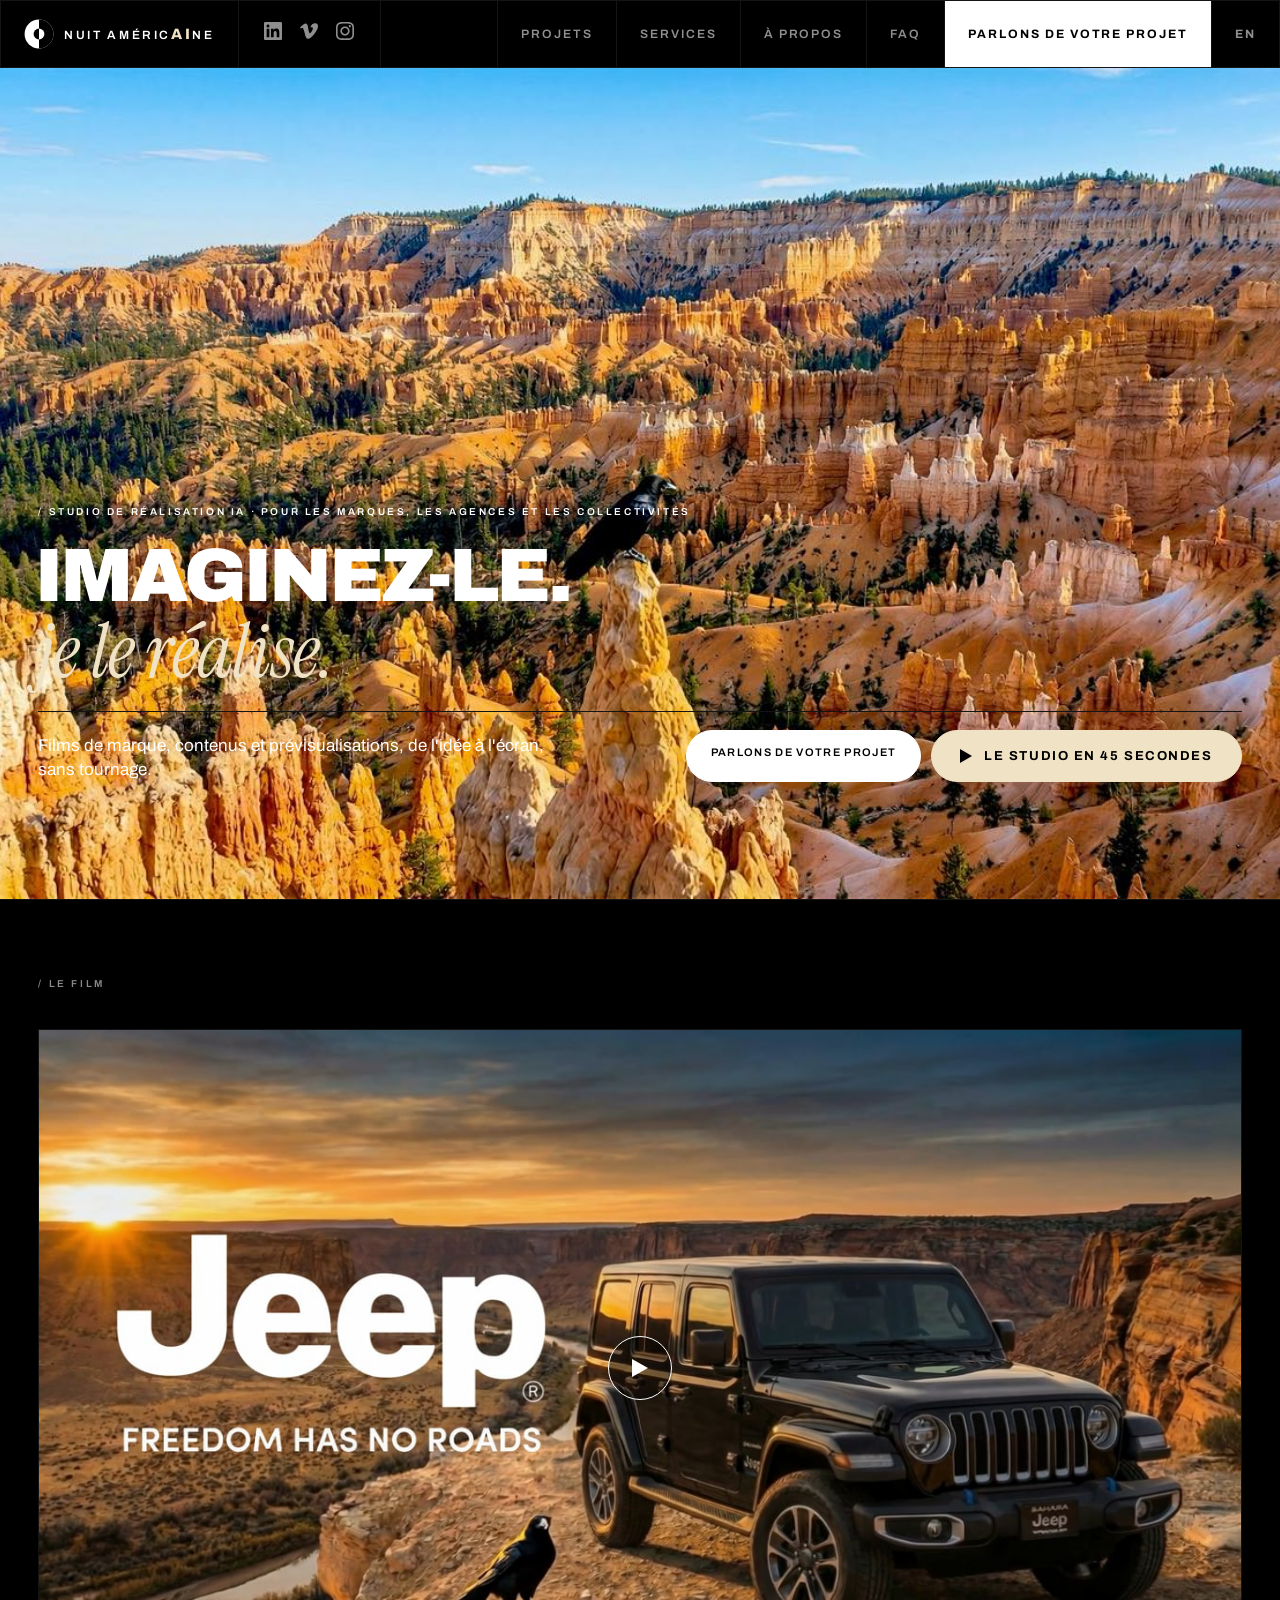
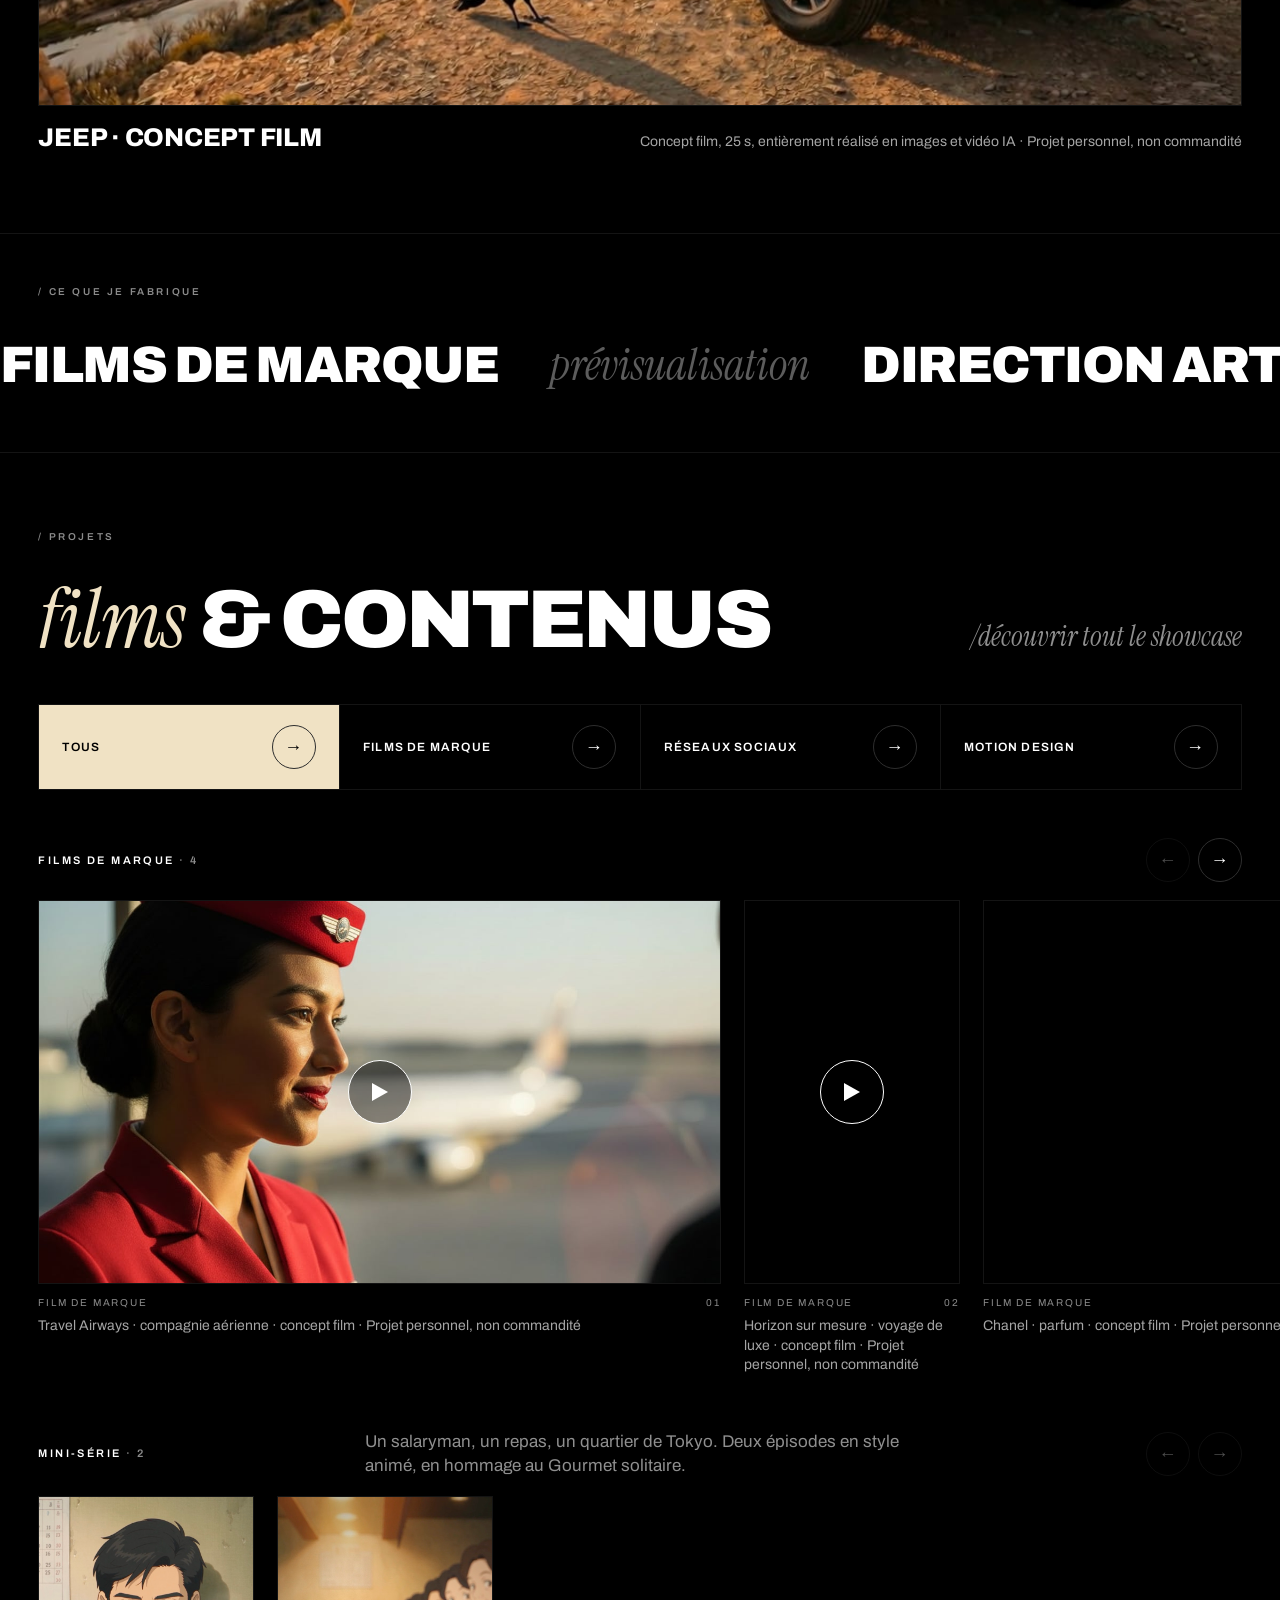
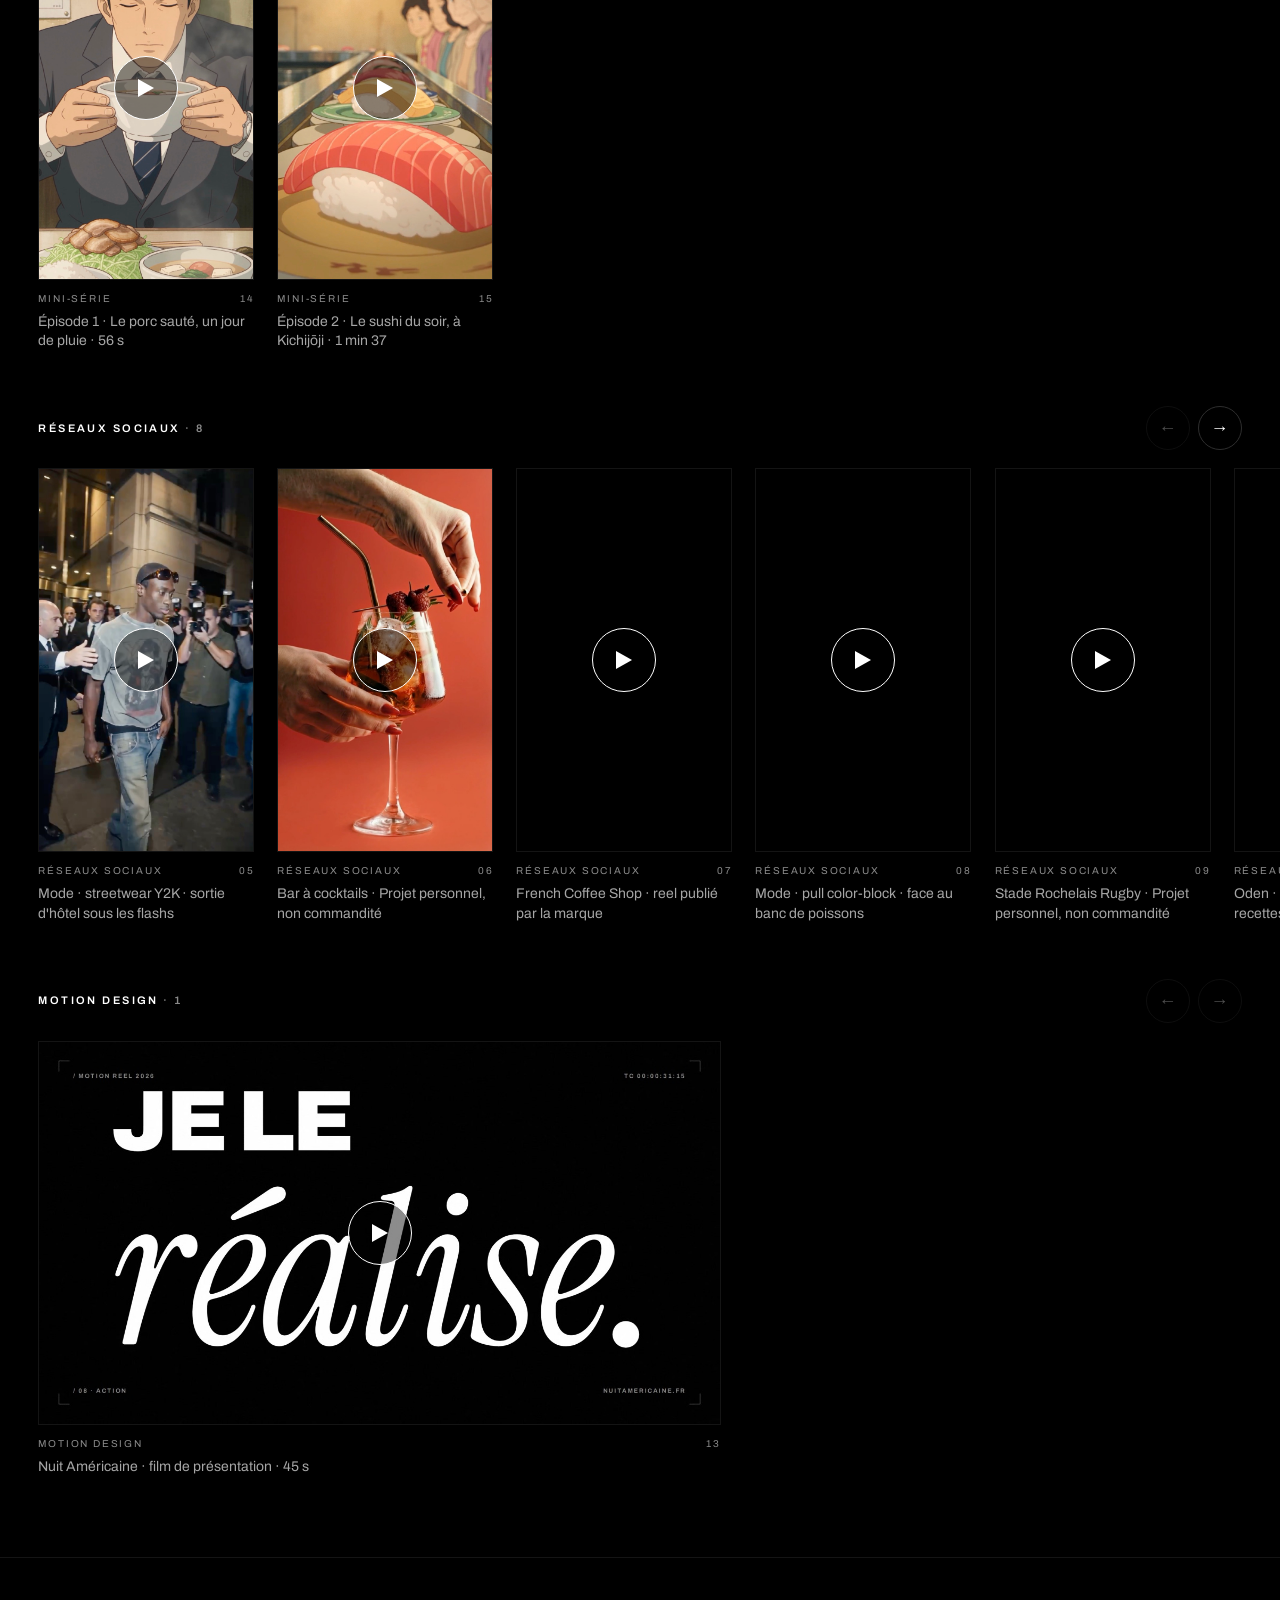
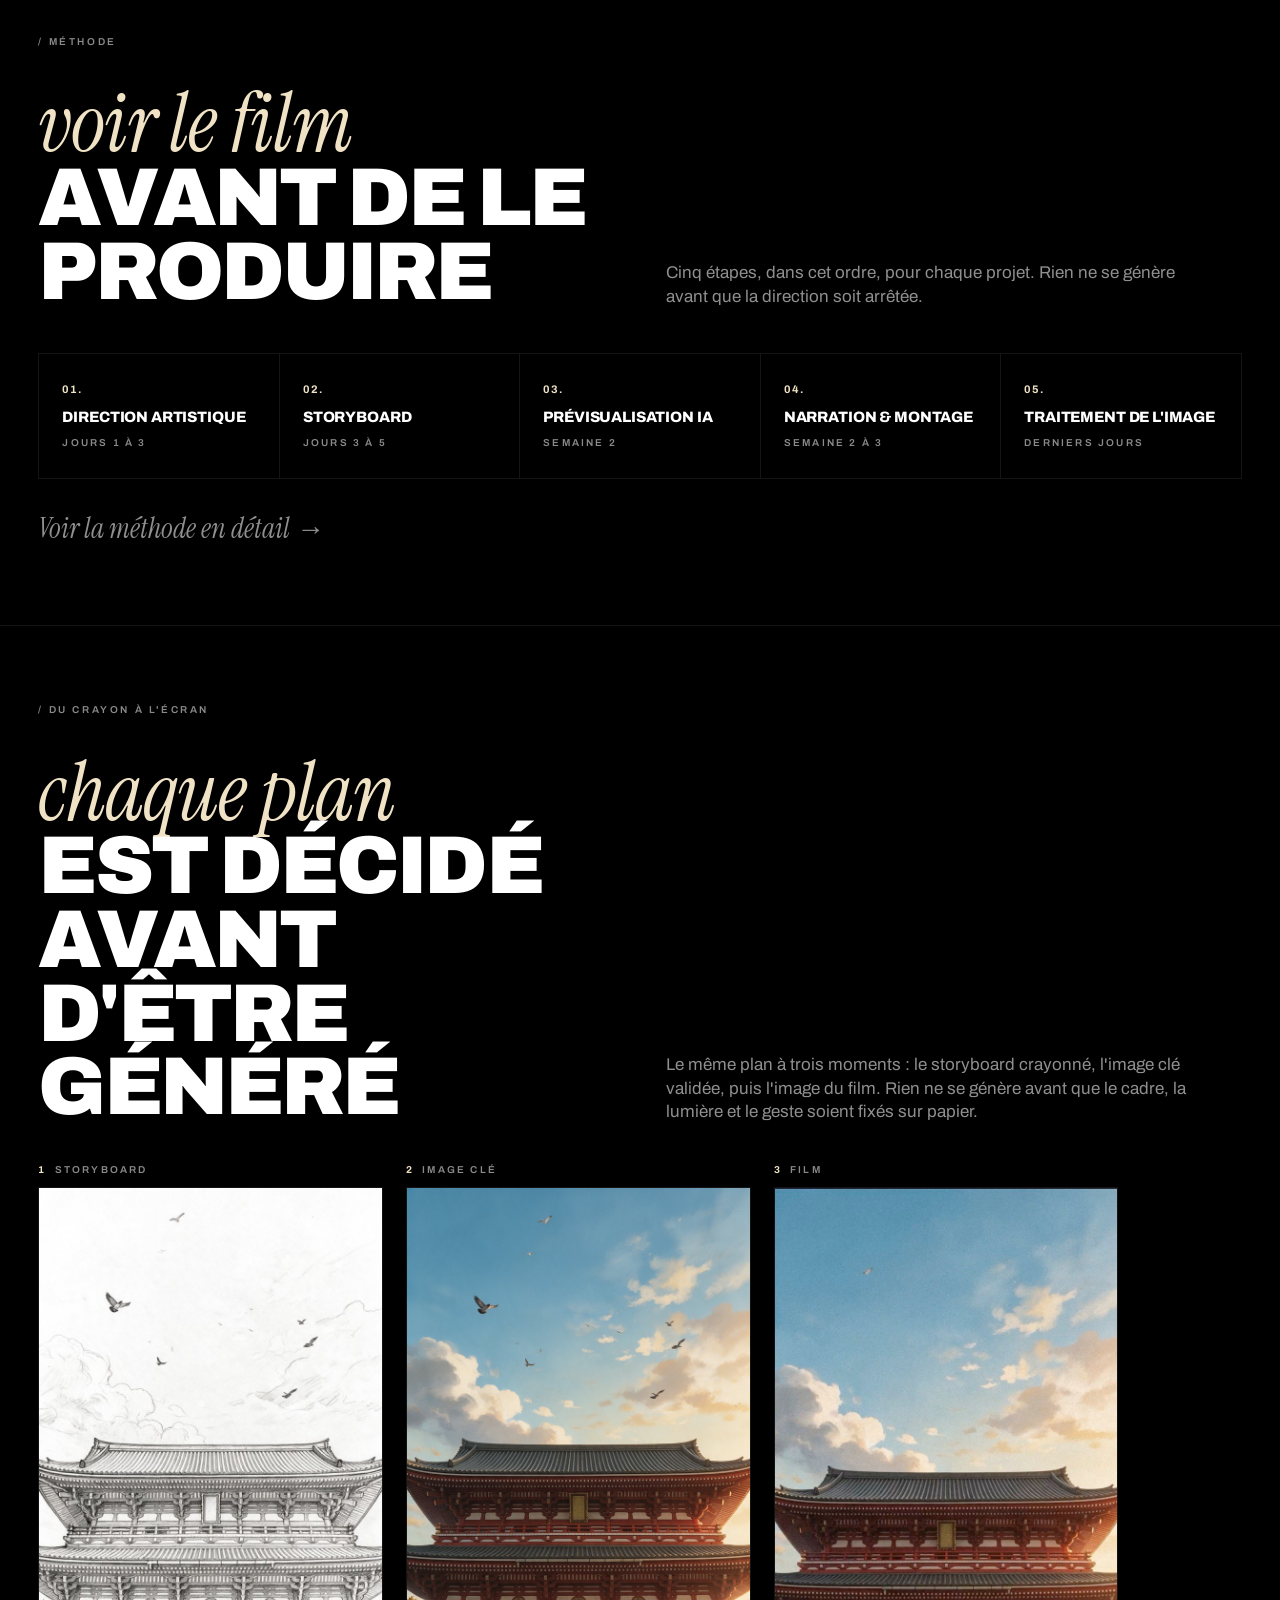
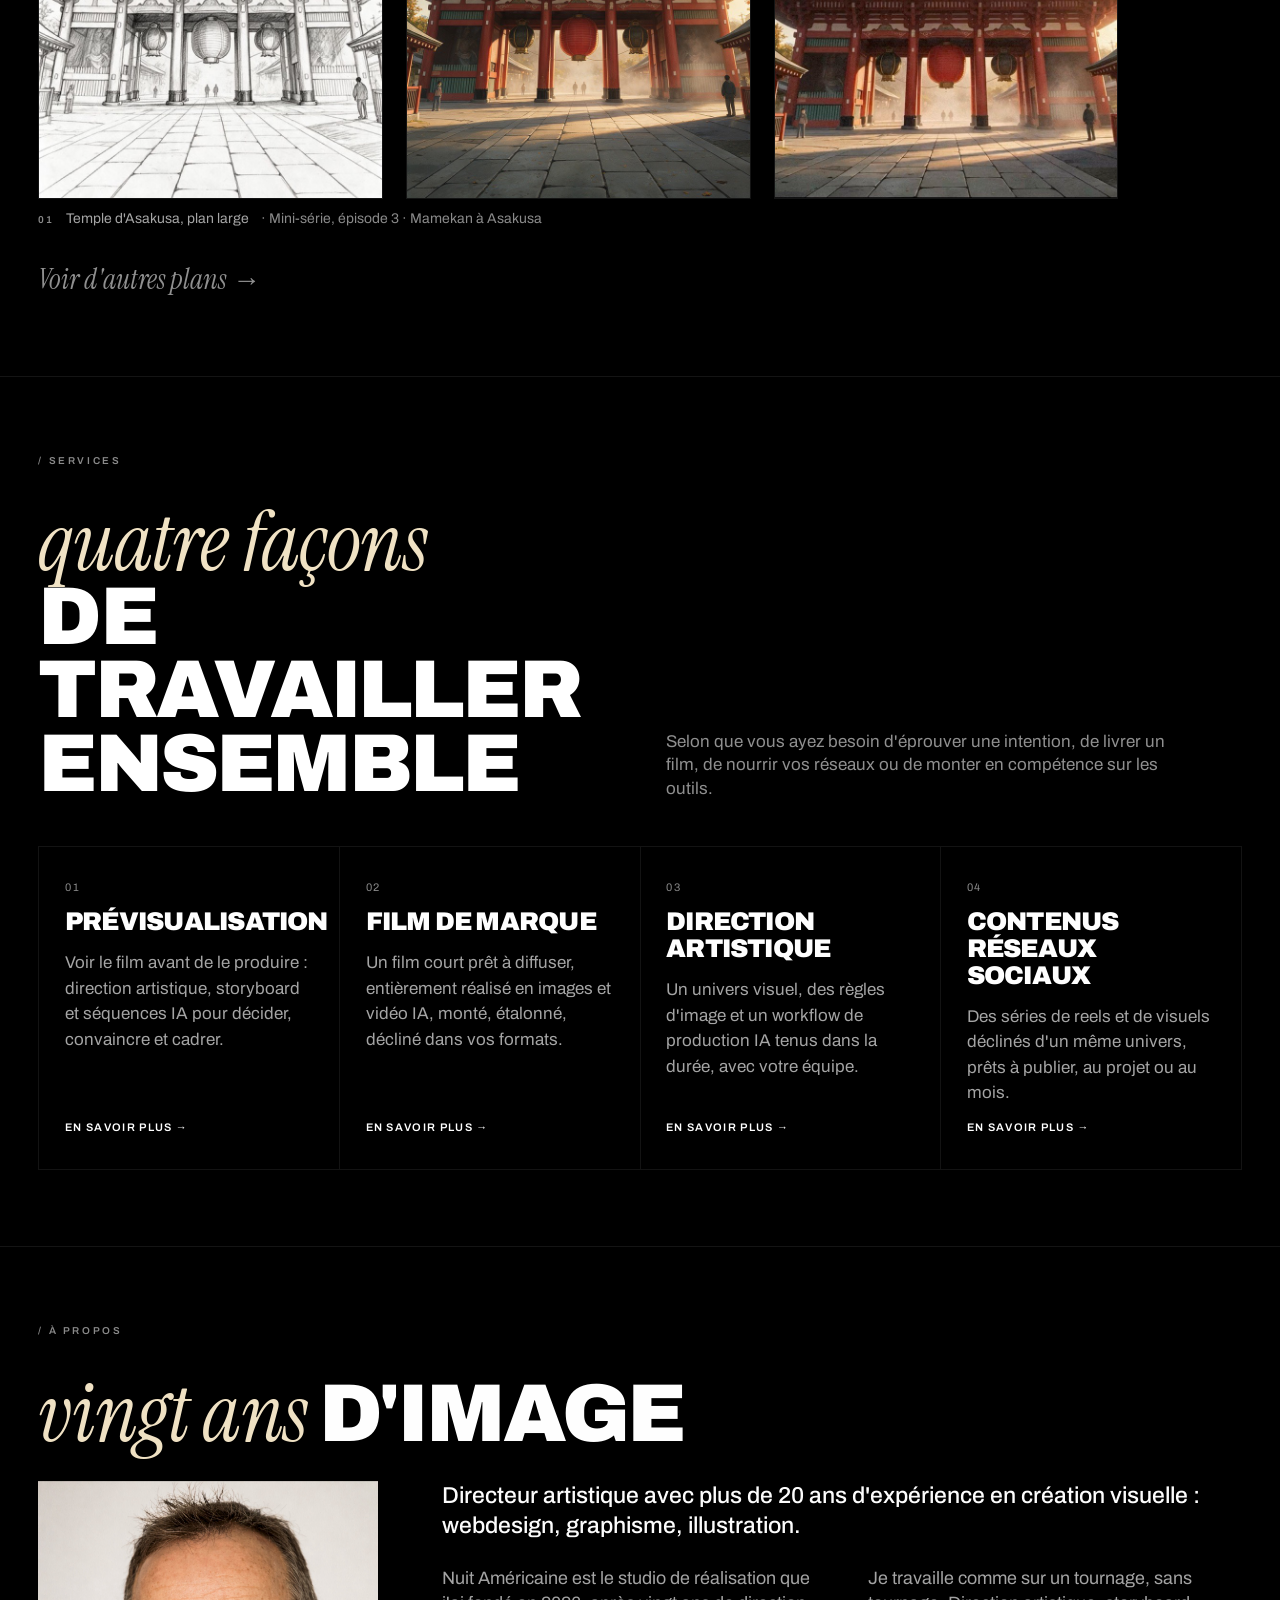
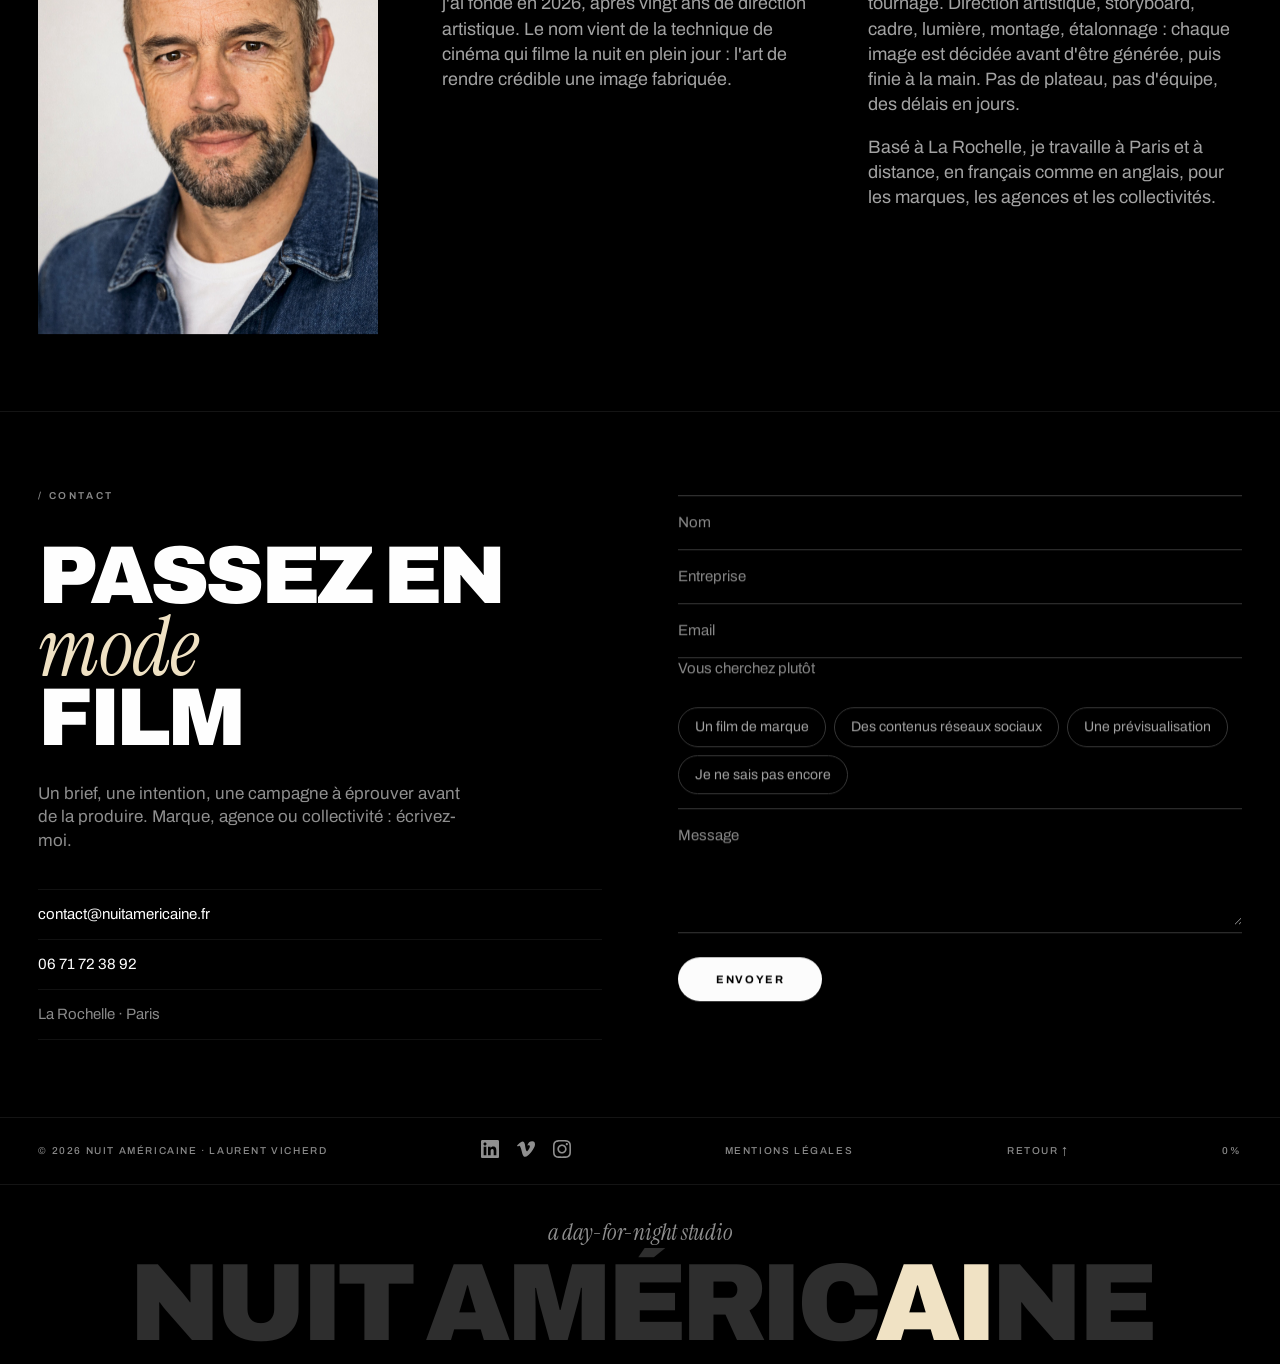
==== commit ed4e1ba8: "Mise en ligne du 2026-10-28 11:47" ====
--- a/index.html
+++ b/index.html
@@ -1,3 +1,4 @@
 <!DOCTYPE html><html lang="fr" class="no-js"><head><meta charset="utf-8"><meta name="viewport" content="width=device-width, initial-scale=1"><meta name="theme-color" content="#000000"><meta name="author" content="Laurent Vicherd"><script>
       document.documentElement.classList.replace("no-js", "js");
-    </script><link rel="icon" href="/favicon.svg" type="image/svg+xml"><link rel="apple-touch-icon" href="/apple-touch-icon.png"><link rel="sitemap" href="/sitemap-index.xml"><link rel="preload" href="/fonts/archivo-latin-wght-normal.woff2" as="font" type="font/woff2" crossorigin><link rel="preload" href="/fonts/instrument-serif-latin-400-italic.woff2" as="font" type="font/woff2" crossorigin><title>Nuit Américaine · Agence de création vidéo IA, par Laurent Vicherd</title><meta name="description" content="Nuit Américaine, agence de création vidéo IA, La Rochelle et Paris, dirigée par Laurent Vicherd, directeur artistique. Films de marque, contenus réseaux sociaux et prévisualisation, entièrement produits par l'IA."><link rel="canonical" href="https://nuitamericaine.fr/"><meta property="og:type" content="website"><meta property="og:site_name" content="Nuit Américaine · agence de création vidéo IA"><meta property="og:locale" content="fr_FR"><link rel="alternate" hreflang="fr" href="https://nuitamericaine.fr/"><link rel="alternate" hreflang="en" href="https://nuitamericaine.fr/en/"><link rel="alternate" hreflang="x-default" href="https://nuitamericaine.fr/"><meta property="og:title" content="Nuit Américaine · Agence de création vidéo IA, par Laurent Vicherd"><meta property="og:description" content="Nuit Américaine, agence de création vidéo IA, La Rochelle et Paris, dirigée par Laurent Vicherd, directeur artistique. Films de marque, contenus réseaux sociaux et prévisualisation, entièrement produits par l'IA."><meta property="og:url" content="https://nuitamericaine.fr/"><meta property="og:image" content="https://nuitamericaine.fr/images/og-image.jpg"><meta property="og:image:width" content="1200"><meta property="og:image:height" content="630"><meta property="og:image:alt" content="Nuit Américaine, agence de création vidéo IA · Laurent Vicherd, directeur artistique"><meta name="twitter:card" content="summary_large_image"><meta name="twitter:title" content="Nuit Américaine · Agence de création vidéo IA, par Laurent Vicherd"><meta name="twitter:description" content="Nuit Américaine, agence de création vidéo IA, La Rochelle et Paris, dirigée par Laurent Vicherd, directeur artistique. Films de marque, contenus réseaux sociaux et prévisualisation, entièrement produits par l'IA."><meta name="twitter:image" content="https://nuitamericaine.fr/images/og-image.jpg"><meta name="twitter:image:alt" content="Nuit Américaine, agence de création vidéo IA · Laurent Vicherd, directeur artistique"><script type="application/ld+json">{"@context":"https://schema.org","@type":["Organization","LocalBusiness"],"@id":"https://nuitamericaine.fr/#organization","name":"Nuit Américaine","alternateName":"Nuit Americaine","url":"https://nuitamericaine.fr","logo":"https://nuitamericaine.fr/icon-512.png","image":"https://nuitamericaine.fr/images/og-image.jpg","description":"Nuit Américaine, agence de création vidéo IA, La Rochelle et Paris, dirigée par Laurent Vicherd, directeur artistique. Films de marque, contenus réseaux sociaux et prévisualisation, entièrement produits par l'IA.","email":"contact@nuitamericaine.fr","telephone":"+33671723892","founder":{"@type":"Person","name":"Laurent Vicherd"},"address":{"@type":"PostalAddress","addressLocality":"La Rochelle","addressRegion":"Nouvelle-Aquitaine","addressCountry":"FR"},"areaServed":["La Rochelle","Paris","France","Europe"],"knowsLanguage":["fr","en"],"makesOffer":[{"@type":"Offer","itemOffered":{"@type":"Service","name":"Prévisualisation"}},{"@type":"Offer","itemOffered":{"@type":"Service","name":"Film de marque"}},{"@type":"Offer","itemOffered":{"@type":"Service","name":"Direction artistique"}},{"@type":"Offer","itemOffered":{"@type":"Service","name":"Contenus réseaux sociaux"}}],"sameAs":["https://www.linkedin.com/in/lvicherd/","https://vimeo.com/showcase/12160881","https://www.instagram.com/dreamer.anime/"]}</script><script type="application/ld+json">{"@context":"https://schema.org","@type":"Person","name":"Laurent Vicherd","jobTitle":"Directeur artistique, créateur vidéo IA et réalisateur","description":"Nuit Américaine, agence de création vidéo IA, La Rochelle et Paris, dirigée par Laurent Vicherd, directeur artistique. Films de marque, contenus réseaux sociaux et prévisualisation, entièrement produits par l'IA.","url":"https://nuitamericaine.fr","image":"https://nuitamericaine.fr/images/og-image.jpg","email":"mailto:contact@nuitamericaine.fr","telephone":"+33671723892","address":{"@type":"PostalAddress","addressLocality":"La Rochelle","addressRegion":"Nouvelle-Aquitaine","addressCountry":"FR"},"knowsLanguage":[{"@type":"Language","name":"Français","alternateName":"fr"},{"@type":"Language","name":"Anglais","alternateName":"en"}],"knowsAbout":["Direction artistique","Prévisualisation cinématographique","Vidéo générée par IA","Contenus réseaux sociaux","Motion design","Narration visuelle","Colorimétrie"],"worksFor":{"@id":"https://nuitamericaine.fr/#organization"},"sameAs":["https://www.linkedin.com/in/lvicherd/","https://vimeo.com/showcase/12160881","https://www.instagram.com/dreamer.anime/"]}</script><link rel="stylesheet" href="/_astro/Footer.DX5v9vsR.css"><link rel="stylesheet" href="/_astro/VideoSchema.EjF311_7.css"></head><body><a class="skip-link" href="#top">Aller au contenu</a><header class="_wbp8n1"><nav class="_0O6ddc" aria-label="Navigation principale"><a class="_5jztdh _KssVgu" href="#top"><svg class="_oegGxY" viewBox="0 0 100 100" aria-hidden="true" focusable="false"><defs><clipPath id="na-h"><rect x="50" y="0" width="50" height="100"></rect></clipPath></defs><circle cx="50" cy="50" r="48" fill="#fff"></circle><circle cx="50" cy="50" r="48" fill="#000" clip-path="url(#na-h)"></circle><circle cx="50" cy="50" r="18" fill="#000"></circle><circle cx="50" cy="50" r="18" fill="#fff" clip-path="url(#na-h)"></circle></svg><span class="_LylGI-">Nuit Améric<span class="_NhfbE0">ai</span>ne</span><span class="visually-hidden">, retour en haut de page</span></a><span class="_5jztdh _innQ03"><ul class="_6sXvDL" aria-label="Réseaux et profils"><li><a class="_XAW3bi" href="https://www.linkedin.com/in/lvicherd/" target="_blank" rel="noopener"><svg class="_UkfkSz" viewBox="0 0 24 24" aria-hidden="true" focusable="false"><path fill="currentColor" d="M20.447 20.452h-3.554v-5.569c0-1.328-.027-3.037-1.852-3.037-1.853 0-2.136 1.445-2.136 2.939v5.667H9.351V9h3.414v1.561h.046c.477-.9 1.637-1.85 3.37-1.85 3.601 0 4.267 2.37 4.267 5.455v6.286zM5.337 7.433c-1.144 0-2.063-.926-2.063-2.065 0-1.138.92-2.063 2.063-2.063 1.14 0 2.064.925 2.064 2.063 0 1.139-.925 2.065-2.064 2.065zm1.782 13.019H3.555V9h3.564v11.452zM22.225 0H1.771C.792 0 0 .774 0 1.729v20.542C0 23.227.792 24 1.771 24h20.451C23.2 24 24 23.227 24 22.271V1.729C24 .774 23.2 0 22.222 0h.003z"></path></svg><span class="visually-hidden">LinkedIn</span><span class="visually-hidden">(nouvelle fenêtre)</span></a></li><li><a class="_XAW3bi" href="https://vimeo.com/showcase/12160881" target="_blank" rel="noopener"><svg class="_UkfkSz" viewBox="0 0 24 24" aria-hidden="true" focusable="false"><path fill="currentColor" d="M23.9765 6.4168c-.105 2.338-1.739 5.5429-4.894 9.6088-3.2679 4.247-6.0258 6.3699-8.2898 6.3699-1.409 0-2.578-1.294-3.553-3.881l-1.9179-7.1138c-.719-2.584-1.488-3.878-2.312-3.878-.179 0-.806.378-1.881 1.132l-1.129-1.457a315.06 315.06 0 0 0 3.501-3.1279c1.579-1.368 2.765-2.085 3.554-2.159 1.867-.18 3.016 1.1 3.447 3.838.465 2.953.789 4.789.971 5.507.539 2.45 1.131 3.674 1.776 3.674.502 0 1.256-.796 2.265-2.385 1.004-1.589 1.54-2.797 1.612-3.628.144-1.371-.395-2.061-1.614-2.061-.574 0-1.167.121-1.777.391 1.186-3.868 3.434-5.757 6.762-5.637 2.473.06 3.628 1.664 3.493 4.797l-.013.01z"></path></svg><span class="visually-hidden">Vimeo</span><span class="visually-hidden">(nouvelle fenêtre)</span></a></li><li><a class="_XAW3bi" href="https://www.instagram.com/dreamer.anime/" target="_blank" rel="noopener"><svg class="_UkfkSz" viewBox="0 0 24 24" aria-hidden="true" focusable="false"><path fill="currentColor" d="M12 0C8.74 0 8.333.015 7.053.072 5.775.132 4.905.333 4.14.63c-.789.306-1.459.717-2.126 1.384S.935 3.35.63 4.14C.333 4.905.131 5.775.072 7.053.012 8.333 0 8.74 0 12s.015 3.667.072 4.947c.06 1.277.261 2.148.558 2.913.306.788.717 1.459 1.384 2.126.667.666 1.336 1.079 2.126 1.384.766.296 1.636.499 2.913.558C8.333 23.988 8.74 24 12 24s3.667-.015 4.947-.072c1.277-.06 2.148-.262 2.913-.558.788-.306 1.459-.718 2.126-1.384.666-.667 1.079-1.335 1.384-2.126.296-.765.499-1.636.558-2.913.06-1.28.072-1.687.072-4.947s-.015-3.667-.072-4.947c-.06-1.277-.262-2.149-.558-2.913-.306-.789-.718-1.459-1.384-2.126C21.319 1.347 20.651.935 19.86.63c-.765-.297-1.636-.499-2.913-.558C15.667.012 15.26 0 12 0zm0 2.16c3.203 0 3.585.016 4.85.071 1.17.055 1.805.249 2.227.415.562.217.96.477 1.382.896.419.42.679.819.896 1.381.164.422.36 1.057.413 2.227.057 1.266.07 1.646.07 4.85s-.015 3.585-.074 4.85c-.061 1.17-.256 1.805-.421 2.227-.224.562-.479.96-.899 1.382-.419.419-.824.679-1.38.896-.42.164-1.065.36-2.235.413-1.274.057-1.649.07-4.859.07-3.211 0-3.586-.015-4.859-.074-1.171-.061-1.816-.256-2.236-.421-.569-.224-.96-.479-1.379-.899-.421-.419-.69-.824-.9-1.38-.165-.42-.359-1.065-.42-2.235-.045-1.26-.061-1.649-.061-4.844 0-3.196.016-3.586.061-4.861.061-1.17.255-1.814.42-2.234.21-.57.479-.96.9-1.381.419-.419.81-.689 1.379-.898.42-.166 1.051-.361 2.221-.421 1.275-.045 1.65-.06 4.859-.06l.045.03zm0 3.678c-3.405 0-6.162 2.76-6.162 6.162 0 3.405 2.76 6.162 6.162 6.162 3.405 0 6.162-2.76 6.162-6.162 0-3.405-2.76-6.162-6.162-6.162zM12 16c-2.21 0-4-1.79-4-4s1.79-4 4-4 4 1.79 4 4-1.79 4-4 4zm7.846-10.405c0 .795-.646 1.44-1.44 1.44-.795 0-1.44-.646-1.44-1.44 0-.794.646-1.439 1.44-1.439.793-.001 1.44.645 1.44 1.439z"></path></svg><span class="visually-hidden">Instagram</span><span class="visually-hidden">(nouvelle fenêtre)</span></a></li></ul></span><span class="_5jztdh _wGS1Yd" aria-hidden="true"></span><span class="_5jztdh _672JQn"><a class="_-FFBN1" href="#projets">Projets</a></span><span class="_5jztdh _672JQn"><a class="_-FFBN1" href="/services">Services</a></span><span class="_5jztdh _672JQn"><a class="_-FFBN1" href="#apropos">À propos</a></span><span class="_5jztdh _672JQn"><a class="_-FFBN1" href="/services#faq">FAQ</a></span><span class="_5jztdh _gAZI0k"><a class="_b3pAGg" href="#contact">Parlons de votre projet</a></span><span class="_5jztdh _28Ge5Y"><a class="_ID6BMH" href="/en/" lang="en" hreflang="en">EN</a></span></nav></header><main><section class="_EOciAQ" id="top"><div class="_E2s0Wj" aria-hidden="true"><video class="_4njW0q" data-hero-video poster="/images/hero-poster.jpg" muted loop playsinline preload="metadata" tabindex="-1"><source src="/videos/hero.mp4" type="video/mp4"></video></div><p class="_DRItm-" data-reveal>/ Studio de réalisation IA · pour les marques, les agences et les collectivités</p><h1 class="_-aDW0U" data-reveal>Imaginez-le.<br><span class="_s-t-P8">je le réalise.</span></h1><div class="_HkXryt" data-reveal><p class="_ezBkP9">Films de marque, contenus et prévisualisations, de l&#39;idée à l&#39;écran, sans tournage.</p><div class="_1n6pRi"><a class="_N9rGZK _R1KWrd" href="#contact">Parlons de votre projet</a><a class="_N9rGZK _MfQy-w" href="#film-studio" data-play-studio><svg class="_RhfrwD" width="12" height="14" viewBox="0 0 12 14" fill="currentColor" aria-hidden="true"><path d="M0 0L12 7L0 14Z"></path></svg>Le studio en 45 secondes</a></div></div></section><section class="_SEMcE3" aria-labelledby="film-titre"><p class="_TMqPRM" data-reveal>/ Le film</p><div class="_PsSI9Y" data-reveal><button class="_bNBcaM" type="button" data-video-facade data-video-id="1176150664" data-video-title="Jeep · concept film" aria-label="Lire le film Jeep · concept film sur Vimeo"><img class="_WXocgA" src="/images/posters/video-04.jpg" alt="Image d'ouverture du concept film Jeep : un 4x4 au bord d'un canyon au soleil couchant." width="1280" height="720" decoding="async"><span class="_K4FplE" aria-hidden="true"><svg width="16" height="18" viewBox="0 0 16 18" fill="currentColor"><path d="M0 0L16 9L0 18Z"></path></svg></span></button><noscript><a class="_5IlY3P" href="https://vimeo.com/1176150664" target="_blank" rel="noopener"><img class="_WXocgA" src="/images/posters/video-04.jpg" alt="Image d'ouverture du concept film Jeep : un 4x4 au bord d'un canyon au soleil couchant." width="1280" height="720"><span class="_lrZxmO">Vimeo ↗</span></a></noscript></div><div class="_QE5AT4" data-reveal><h2 class="_oQU0Nr" id="film-titre">Jeep · concept film</h2><p class="_DXHihj">Concept film, 25 s, entièrement réalisé en images et vidéo IA · Projet personnel, non commandité</p></div></section><section class="_0sg8S0" aria-label="Ce que je fabrique"><p class="_gAsKgn">/ Ce que je fabrique</p><div class="_cw5gLJ"><div class="_ScFVD5"><span class="_ceEhWp">Films de marque</span><span class="_aMwuZ1">prévisualisation</span><span class="_ceEhWp">Direction artistique</span><span class="_aMwuZ1">motion design</span><span class="_ceEhWp">Narration visuelle</span><span class="_aMwuZ1">colorimétrie</span><span class="_ceEhWp">Contenus réseaux sociaux</span><span class="_aMwuZ1">reels &amp; séries</span></div><div class="_ScFVD5" aria-hidden="true"><span class="_ceEhWp">Films de marque</span><span class="_aMwuZ1">prévisualisation</span><span class="_ceEhWp">Direction artistique</span><span class="_aMwuZ1">motion design</span><span class="_ceEhWp">Narration visuelle</span><span class="_aMwuZ1">colorimétrie</span><span class="_ceEhWp">Contenus réseaux sociaux</span><span class="_aMwuZ1">reels &amp; séries</span></div></div></section><section class="_XnP-DE" id="projets" data-projects><p class="_xaM4bd" data-reveal>/ Projets</p><div class="_LKcLnQ" data-reveal><h2 class="_h4AxAI"><span class="_HndAAG">films</span> &amp; contenus</h2><a class="_Z-y7u-" href="https://vimeo.com/showcase/12160881" target="_blank" rel="noopener">/découvrir tout le showcase <span class="visually-hidden">(nouvelle fenêtre)</span></a></div><ul class="ruled-grid _-sAWyq" aria-label="Filtrer les contenus par catégorie" data-reveal><li class="ruled-cell _ffMfDf"><button class="_nqh50D" type="button" data-filter="tous" data-filter-label="Tous" aria-pressed="true"><span>Tous</span><span class="_gTnR7n" aria-hidden="true">→</span></button></li><li class="ruled-cell _ffMfDf"><button class="_nqh50D" type="button" data-filter="films-de-marque" data-filter-label="Films de marque" aria-pressed="false"><span>Films de marque</span><span class="_gTnR7n" aria-hidden="true">→</span></button></li><li class="ruled-cell _ffMfDf"><button class="_nqh50D" type="button" data-filter="reseaux-sociaux" data-filter-label="Réseaux sociaux" aria-pressed="false"><span>Réseaux sociaux</span><span class="_gTnR7n" aria-hidden="true">→</span></button></li><li class="ruled-cell _ffMfDf"><button class="_nqh50D" type="button" data-filter="motion-design" data-filter-label="Motion design" aria-pressed="false"><span>Motion design</span><span class="_gTnR7n" aria-hidden="true">→</span></button></li></ul><p class="visually-hidden" data-filter-status aria-live="polite"></p><div class="_xYwr3K" data-carousel data-reveal><div class="_NORXC7"><p class="_hjZiLB" id="bandeau-films">Films de marque<span class="_Fj1w9S" aria-hidden="true"> · 4</span></p><div class="_FFjGPI"><button class="_gTnR7n" type="button" data-carousel-prev aria-label="Films de marque : précédents">←</button><button class="_gTnR7n" type="button" data-carousel-next aria-label="Films de marque : suivants">→</button></div></div><div class="_KVOR9C" data-carousel-track tabindex="0" role="region" aria-labelledby="bandeau-films"><div data-categories="films-de-marque" data-orientation="landscape"><div class="_p1DOcI"><button class="_bNBcaM" type="button" data-video-facade data-video-id="1174697975" data-video-title="Travel Airways · concept film" aria-label="Lire le Film de marque 01 sur Vimeo"><img class="_WXocgA" src="/images/posters/video-01.jpg" alt="Image d'ouverture du concept film Travel Airways." width="1280" height="720" loading="lazy" decoding="async"><span class="_K4FplE" aria-hidden="true"><svg width="16" height="18" viewBox="0 0 16 18" fill="currentColor"><path d="M0 0L16 9L0 18Z"></path></svg></span></button><noscript><a class="_5IlY3P" href="https://vimeo.com/1174697975" target="_blank" rel="noopener"><img class="_WXocgA" src="/images/posters/video-01.jpg" alt="Image d'ouverture du concept film Travel Airways." width="1280" height="720"><span class="_lrZxmO">Lire le Film de marque 01 sur Vimeo ↗</span></a></noscript></div><p class="_GtajoO"><span>Film de marque</span><span>01</span></p><p class="_srpc16">Travel Airways · compagnie aérienne · concept film · Projet personnel, non commandité</p></div><div data-categories="films-de-marque" data-orientation="portrait"><div class="_p1DOcI _r8mpt8"><button class="_bNBcaM" type="button" data-video-facade data-video-id="1174701593" data-video-title="Horizon sur mesure · voyage de luxe, concept film" aria-label="Lire le Film de marque 02 sur Vimeo"><img class="_WXocgA" src="/images/posters/video-02.jpg" alt="Un couple assis devant les coupoles bleues de Santorin, au-dessus de la mer." width="720" height="1280" loading="lazy" decoding="async"><span class="_K4FplE" aria-hidden="true"><svg width="16" height="18" viewBox="0 0 16 18" fill="currentColor"><path d="M0 0L16 9L0 18Z"></path></svg></span></button><noscript><a class="_5IlY3P" href="https://vimeo.com/1174701593" target="_blank" rel="noopener"><img class="_WXocgA" src="/images/posters/video-02.jpg" alt="Un couple assis devant les coupoles bleues de Santorin, au-dessus de la mer." width="720" height="1280"><span class="_lrZxmO">Lire le Film de marque 02 sur Vimeo ↗</span></a></noscript></div><p class="_GtajoO"><span>Film de marque</span><span>02</span></p><p class="_srpc16">Horizon sur mesure · voyage de luxe · concept film · Projet personnel, non commandité</p></div><div data-categories="films-de-marque" data-orientation="landscape"><div class="_p1DOcI"><button class="_bNBcaM" type="button" data-video-facade data-video-id="1189665061" data-video-title="Chanel · parfum, concept film" aria-label="Lire le Film de marque 03 sur Vimeo"><img class="_WXocgA" src="/images/posters/video-03.jpg" alt="Image d'ouverture du concept film parfum." width="1280" height="720" loading="lazy" decoding="async"><span class="_K4FplE" aria-hidden="true"><svg width="16" height="18" viewBox="0 0 16 18" fill="currentColor"><path d="M0 0L16 9L0 18Z"></path></svg></span></button><noscript><a class="_5IlY3P" href="https://vimeo.com/1189665061" target="_blank" rel="noopener"><img class="_WXocgA" src="/images/posters/video-03.jpg" alt="Image d'ouverture du concept film parfum." width="1280" height="720"><span class="_lrZxmO">Lire le Film de marque 03 sur Vimeo ↗</span></a></noscript></div><p class="_GtajoO"><span>Film de marque</span><span>03</span></p><p class="_srpc16">Chanel · parfum · concept film · Projet personnel, non commandité</p></div><div data-categories="films-de-marque" data-orientation="landscape"><div class="_p1DOcI"><button class="_bNBcaM" type="button" data-video-facade data-video-id="1176150664" data-video-title="Jeep · concept film" aria-label="Lire le Film de marque 04 sur Vimeo"><img class="_WXocgA" src="/images/posters/video-04.jpg" alt="Image d'ouverture du concept film Jeep." width="1280" height="720" loading="lazy" decoding="async"><span class="_K4FplE" aria-hidden="true"><svg width="16" height="18" viewBox="0 0 16 18" fill="currentColor"><path d="M0 0L16 9L0 18Z"></path></svg></span></button><noscript><a class="_5IlY3P" href="https://vimeo.com/1176150664" target="_blank" rel="noopener"><img class="_WXocgA" src="/images/posters/video-04.jpg" alt="Image d'ouverture du concept film Jeep." width="1280" height="720"><span class="_lrZxmO">Lire le Film de marque 04 sur Vimeo ↗</span></a></noscript></div><p class="_GtajoO"><span>Film de marque</span><span>04</span></p><p class="_srpc16">Jeep · automobile · concept film · Projet personnel, non commandité</p></div></div></div><div class="_xYwr3K" data-carousel data-reveal><div class="_NORXC7"><p class="_hjZiLB" id="bandeau-serie">Mini-série<span class="_Fj1w9S" aria-hidden="true"> · 2</span></p><p class="_D--mUl">Un salaryman, un repas, un quartier de Tokyo. Deux épisodes en style animé, en hommage au Gourmet solitaire.</p><div class="_FFjGPI"><button class="_gTnR7n" type="button" data-carousel-prev aria-label="Mini-série : précédents">←</button><button class="_gTnR7n" type="button" data-carousel-next aria-label="Mini-série : suivants">→</button></div></div><div class="_KVOR9C" data-carousel-track tabindex="0" role="region" aria-labelledby="bandeau-serie"><div data-categories="reseaux-sociaux" data-orientation="portrait"><div class="_p1DOcI _r8mpt8"><button class="_bNBcaM" type="button" data-video-facade data-video-src="/videos/serie/serie-01-porc-saute.mp4" data-video-title="Épisode 1 · Le porc sauté, un jour de pluie" aria-label="Lire la vidéo « Épisode 1 · Le porc sauté, un jour de pluie · 56 s »"><img class="_WXocgA" src="/images/posters/serie-01-porc-saute.jpg" alt="Un homme en costume, les yeux fermés, tient un bol fumant à deux mains dans une petite cantine, style animé." width="720" height="1280" loading="lazy" decoding="async"><span class="_K4FplE" aria-hidden="true"><svg width="16" height="18" viewBox="0 0 16 18" fill="currentColor"><path d="M0 0L16 9L0 18Z"></path></svg></span></button><noscript><a class="_5IlY3P" href="/videos/serie/serie-01-porc-saute.mp4" target="_blank" rel="noopener"><img class="_WXocgA" src="/images/posters/serie-01-porc-saute.jpg" alt="Un homme en costume, les yeux fermés, tient un bol fumant à deux mains dans une petite cantine, style animé." width="720" height="1280"><span class="_lrZxmO">Lire la vidéo « Épisode 1 · Le porc sauté, un jour de pluie · 56 s » ↗</span></a></noscript></div><p class="_GtajoO"><span>Mini-série</span><span>14</span></p><p class="_srpc16">Épisode 1 · Le porc sauté, un jour de pluie · 56 s</p></div><div data-categories="reseaux-sociaux" data-orientation="portrait"><div class="_p1DOcI _r8mpt8"><button class="_bNBcaM" type="button" data-video-facade data-video-src="/videos/serie/serie-02-sushi-kichijoji.mp4" data-video-title="Épisode 2 · Le sushi du soir, à Kichijōji" aria-label="Lire la vidéo « Épisode 2 · Le sushi du soir, à Kichijōji · 1 min 37 »"><img class="_WXocgA" src="/images/posters/serie-02-sushi-kichijoji.jpg" alt="Des sushis au thon et au saumon défilent sur un tapis roulant, style animé." width="720" height="1280" loading="lazy" decoding="async"><span class="_K4FplE" aria-hidden="true"><svg width="16" height="18" viewBox="0 0 16 18" fill="currentColor"><path d="M0 0L16 9L0 18Z"></path></svg></span></button><noscript><a class="_5IlY3P" href="/videos/serie/serie-02-sushi-kichijoji.mp4" target="_blank" rel="noopener"><img class="_WXocgA" src="/images/posters/serie-02-sushi-kichijoji.jpg" alt="Des sushis au thon et au saumon défilent sur un tapis roulant, style animé." width="720" height="1280"><span class="_lrZxmO">Lire la vidéo « Épisode 2 · Le sushi du soir, à Kichijōji · 1 min 37 » ↗</span></a></noscript></div><p class="_GtajoO"><span>Mini-série</span><span>15</span></p><p class="_srpc16">Épisode 2 · Le sushi du soir, à Kichijōji · 1 min 37</p></div></div></div><div class="_xYwr3K" data-carousel data-reveal><div class="_NORXC7"><p class="_hjZiLB" id="bandeau-reels">Réseaux sociaux<span class="_Fj1w9S" aria-hidden="true"> · 8</span></p><div class="_FFjGPI"><button class="_gTnR7n" type="button" data-carousel-prev aria-label="Réseaux sociaux : précédents">←</button><button class="_gTnR7n" type="button" data-carousel-next aria-label="Réseaux sociaux : suivants">→</button></div></div><div class="_KVOR9C" data-carousel-track tabindex="0" role="region" aria-labelledby="bandeau-reels"><div data-categories="reseaux-sociaux" data-orientation="portrait"><div class="_p1DOcI _r8mpt8"><button class="_bNBcaM" type="button" data-video-facade data-video-src="/videos/reels/reel-mode-flashs.mp4" data-video-title="Mode · la sortie sous les flashs" aria-label="Lire la vidéo « Mode · streetwear Y2K · sortie d'hôtel sous les flashs »"><img class="_WXocgA" src="/images/posters/reel-mode-flashs.jpg" alt="Un jeune homme en t-shirt vintage traverse une haie de photographes à la sortie d'un hôtel, la nuit." width="720" height="1280" loading="lazy" decoding="async"><span class="_K4FplE" aria-hidden="true"><svg width="16" height="18" viewBox="0 0 16 18" fill="currentColor"><path d="M0 0L16 9L0 18Z"></path></svg></span></button><noscript><a class="_5IlY3P" href="/videos/reels/reel-mode-flashs.mp4" target="_blank" rel="noopener"><img class="_WXocgA" src="/images/posters/reel-mode-flashs.jpg" alt="Un jeune homme en t-shirt vintage traverse une haie de photographes à la sortie d'un hôtel, la nuit." width="720" height="1280"><span class="_lrZxmO">Lire la vidéo « Mode · streetwear Y2K · sortie d&#39;hôtel sous les flashs » ↗</span></a></noscript></div><p class="_GtajoO"><span>Réseaux sociaux</span><span>05</span></p><p class="_srpc16">Mode · streetwear Y2K · sortie d&#39;hôtel sous les flashs</p></div><div data-categories="reseaux-sociaux" data-orientation="portrait"><div class="_p1DOcI _r8mpt8"><button class="_bNBcaM" type="button" data-video-facade data-video-src="/videos/reels/reel-bar-cocktails.mp4" data-video-title="Bar à cocktails · reel vertical" aria-label="Lire la vidéo « Bar à cocktails · Projet personnel, non commandité »"><img class="_WXocgA" src="/images/posters/reel-bar-cocktails.jpg" alt="Une main dépose des framboises sur un cocktail, fond rouge." width="720" height="1280" loading="lazy" decoding="async"><span class="_K4FplE" aria-hidden="true"><svg width="16" height="18" viewBox="0 0 16 18" fill="currentColor"><path d="M0 0L16 9L0 18Z"></path></svg></span></button><noscript><a class="_5IlY3P" href="/videos/reels/reel-bar-cocktails.mp4" target="_blank" rel="noopener"><img class="_WXocgA" src="/images/posters/reel-bar-cocktails.jpg" alt="Une main dépose des framboises sur un cocktail, fond rouge." width="720" height="1280"><span class="_lrZxmO">Lire la vidéo « Bar à cocktails · Projet personnel, non commandité » ↗</span></a></noscript></div><p class="_GtajoO"><span>Réseaux sociaux</span><span>06</span></p><p class="_srpc16">Bar à cocktails · Projet personnel, non commandité</p></div><div data-categories="reseaux-sociaux" data-orientation="portrait"><div class="_p1DOcI _r8mpt8"><button class="_bNBcaM" type="button" data-video-facade data-video-src="/videos/reels/reel-french-coffee-shop.mp4" data-video-title="French Coffee Shop · reel vertical" aria-label="Lire la vidéo « French Coffee Shop · reel publié par la marque »"><img class="_WXocgA" src="/images/posters/reel-french-coffee-shop.jpg" alt="La vapeur d'une tasse de café dessine une forme dans la pénombre." width="720" height="1280" loading="lazy" decoding="async"><span class="_K4FplE" aria-hidden="true"><svg width="16" height="18" viewBox="0 0 16 18" fill="currentColor"><path d="M0 0L16 9L0 18Z"></path></svg></span></button><noscript><a class="_5IlY3P" href="/videos/reels/reel-french-coffee-shop.mp4" target="_blank" rel="noopener"><img class="_WXocgA" src="/images/posters/reel-french-coffee-shop.jpg" alt="La vapeur d'une tasse de café dessine une forme dans la pénombre." width="720" height="1280"><span class="_lrZxmO">Lire la vidéo « French Coffee Shop · reel publié par la marque » ↗</span></a></noscript></div><p class="_GtajoO"><span>Réseaux sociaux</span><span>07</span></p><p class="_srpc16">French Coffee Shop · reel publié par la marque</p></div><div data-categories="reseaux-sociaux" data-orientation="portrait"><div class="_p1DOcI _r8mpt8"><button class="_bNBcaM" type="button" data-video-facade data-video-src="/videos/reels/reel-mode-aquarium.mp4" data-video-title="Mode · l'aquarium" aria-label="Lire la vidéo « Mode · pull color-block · face au banc de poissons »"><img class="_WXocgA" src="/images/posters/reel-mode-aquarium.jpg" alt="Un jeune homme en casquette et pull à bandes de couleur, debout devant un grand aquarium bleu." width="720" height="1280" loading="lazy" decoding="async"><span class="_K4FplE" aria-hidden="true"><svg width="16" height="18" viewBox="0 0 16 18" fill="currentColor"><path d="M0 0L16 9L0 18Z"></path></svg></span></button><noscript><a class="_5IlY3P" href="/videos/reels/reel-mode-aquarium.mp4" target="_blank" rel="noopener"><img class="_WXocgA" src="/images/posters/reel-mode-aquarium.jpg" alt="Un jeune homme en casquette et pull à bandes de couleur, debout devant un grand aquarium bleu." width="720" height="1280"><span class="_lrZxmO">Lire la vidéo « Mode · pull color-block · face au banc de poissons » ↗</span></a></noscript></div><p class="_GtajoO"><span>Réseaux sociaux</span><span>08</span></p><p class="_srpc16">Mode · pull color-block · face au banc de poissons</p></div><div data-categories="reseaux-sociaux" data-orientation="portrait"><div class="_p1DOcI _r8mpt8"><button class="_bNBcaM" type="button" data-video-facade data-video-src="/videos/reels/reel-stade-rochelais.mp4" data-video-title="Stade Rochelais Rugby · reel vertical" aria-label="Lire la vidéo « Stade Rochelais Rugby · Projet personnel, non commandité »"><img class="_WXocgA" src="/images/posters/reel-stade-rochelais.jpg" alt="Un ballon de rugby posé sur les quais du port, entouré de lumière." width="720" height="1280" loading="lazy" decoding="async"><span class="_K4FplE" aria-hidden="true"><svg width="16" height="18" viewBox="0 0 16 18" fill="currentColor"><path d="M0 0L16 9L0 18Z"></path></svg></span></button><noscript><a class="_5IlY3P" href="/videos/reels/reel-stade-rochelais.mp4" target="_blank" rel="noopener"><img class="_WXocgA" src="/images/posters/reel-stade-rochelais.jpg" alt="Un ballon de rugby posé sur les quais du port, entouré de lumière." width="720" height="1280"><span class="_lrZxmO">Lire la vidéo « Stade Rochelais Rugby · Projet personnel, non commandité » ↗</span></a></noscript></div><p class="_GtajoO"><span>Réseaux sociaux</span><span>09</span></p><p class="_srpc16">Stade Rochelais Rugby · Projet personnel, non commandité</p></div><div data-categories="reseaux-sociaux" data-orientation="portrait"><div class="_p1DOcI _r8mpt8"><button class="_bNBcaM" type="button" data-video-facade data-video-src="/videos/reels/reel-japan-oden.mp4" data-video-title="Oden · série Japan Culture, épisode 1" aria-label="Lire la vidéo « Oden · série Japan Culture, 12 recettes en style animé »"><img class="_WXocgA" src="/images/posters/reel-japan-oden.jpg" alt="Un bol d'oden fumant, dessiné en style animé." width="720" height="1280" loading="lazy" decoding="async"><span class="_K4FplE" aria-hidden="true"><svg width="16" height="18" viewBox="0 0 16 18" fill="currentColor"><path d="M0 0L16 9L0 18Z"></path></svg></span></button><noscript><a class="_5IlY3P" href="/videos/reels/reel-japan-oden.mp4" target="_blank" rel="noopener"><img class="_WXocgA" src="/images/posters/reel-japan-oden.jpg" alt="Un bol d'oden fumant, dessiné en style animé." width="720" height="1280"><span class="_lrZxmO">Lire la vidéo « Oden · série Japan Culture, 12 recettes en style animé » ↗</span></a></noscript></div><p class="_GtajoO"><span>Réseaux sociaux</span><span>10</span></p><p class="_srpc16">Oden · série Japan Culture, 12 recettes en style animé</p></div><div data-categories="reseaux-sociaux" data-orientation="portrait"><div class="_p1DOcI _r8mpt8"><button class="_bNBcaM" type="button" data-video-facade data-video-src="/videos/reels/reel-japan-gyoza.mp4" data-video-title="Gyoza · série Japan Culture, épisode 2" aria-label="Lire la vidéo « Gyoza · série Japan Culture, 12 recettes en style animé »"><img class="_WXocgA" src="/images/posters/reel-japan-gyoza.jpg" alt="Des gyozas dorés disposés en rosace sur une assiette, style animé." width="720" height="1280" loading="lazy" decoding="async"><span class="_K4FplE" aria-hidden="true"><svg width="16" height="18" viewBox="0 0 16 18" fill="currentColor"><path d="M0 0L16 9L0 18Z"></path></svg></span></button><noscript><a class="_5IlY3P" href="/videos/reels/reel-japan-gyoza.mp4" target="_blank" rel="noopener"><img class="_WXocgA" src="/images/posters/reel-japan-gyoza.jpg" alt="Des gyozas dorés disposés en rosace sur une assiette, style animé." width="720" height="1280"><span class="_lrZxmO">Lire la vidéo « Gyoza · série Japan Culture, 12 recettes en style animé » ↗</span></a></noscript></div><p class="_GtajoO"><span>Réseaux sociaux</span><span>11</span></p><p class="_srpc16">Gyoza · série Japan Culture, 12 recettes en style animé</p></div><div data-categories="reseaux-sociaux" data-orientation="portrait"><div class="_p1DOcI _r8mpt8"><button class="_bNBcaM" type="button" data-video-facade data-video-src="/videos/reels/reel-japan-tamagoyaki.mp4" data-video-title="Tamagoyaki · série Japan Culture, épisode 3" aria-label="Lire la vidéo « Tamagoyaki · série Japan Culture, 12 recettes en style animé »"><img class="_WXocgA" src="/images/posters/reel-japan-tamagoyaki.jpg" alt="Une omelette roulée tamagoyaki tranchée sur une planche, style animé." width="720" height="1280" loading="lazy" decoding="async"><span class="_K4FplE" aria-hidden="true"><svg width="16" height="18" viewBox="0 0 16 18" fill="currentColor"><path d="M0 0L16 9L0 18Z"></path></svg></span></button><noscript><a class="_5IlY3P" href="/videos/reels/reel-japan-tamagoyaki.mp4" target="_blank" rel="noopener"><img class="_WXocgA" src="/images/posters/reel-japan-tamagoyaki.jpg" alt="Une omelette roulée tamagoyaki tranchée sur une planche, style animé." width="720" height="1280"><span class="_lrZxmO">Lire la vidéo « Tamagoyaki · série Japan Culture, 12 recettes en style animé » ↗</span></a></noscript></div><p class="_GtajoO"><span>Réseaux sociaux</span><span>12</span></p><p class="_srpc16">Tamagoyaki · série Japan Culture, 12 recettes en style animé</p></div></div></div><div class="_xYwr3K" id="film-studio" data-carousel data-reveal><div class="_NORXC7"><p class="_hjZiLB" id="bandeau-motion">Motion design<span class="_Fj1w9S" aria-hidden="true"> · 1</span></p><div class="_FFjGPI"><button class="_gTnR7n" type="button" data-carousel-prev aria-label="Motion design : précédents">←</button><button class="_gTnR7n" type="button" data-carousel-next aria-label="Motion design : suivants">→</button></div></div><div class="_KVOR9C" data-carousel-track tabindex="0" role="region" aria-labelledby="bandeau-motion"><div data-categories="motion-design" data-orientation="landscape"><div class="_p1DOcI"><button class="_bNBcaM" type="button" data-video-facade data-video-src="/videos/motion/nuit-americaine-film-45s.mp4" data-video-title="Nuit Américaine · film de présentation" aria-label="Lire la vidéo « Nuit Américaine · film de présentation · 45 s »"><img class="_WXocgA" src="/images/posters/motion-nuit-americaine.jpg" alt="Typographie blanche sur fond noir : Je le réalise." width="1280" height="720" loading="lazy" decoding="async"><span class="_K4FplE" aria-hidden="true"><svg width="16" height="18" viewBox="0 0 16 18" fill="currentColor"><path d="M0 0L16 9L0 18Z"></path></svg></span></button><noscript><a class="_5IlY3P" href="/videos/motion/nuit-americaine-film-45s.mp4" target="_blank" rel="noopener"><img class="_WXocgA" src="/images/posters/motion-nuit-americaine.jpg" alt="Typographie blanche sur fond noir : Je le réalise." width="1280" height="720"><span class="_lrZxmO">Lire la vidéo « Nuit Américaine · film de présentation · 45 s » ↗</span></a></noscript></div><p class="_GtajoO"><span>Motion design</span><span>13</span></p><p class="_srpc16">Nuit Américaine · film de présentation · 45 s</p></div></div></div></section><section class="_0W0ZS0" id="methode"><p class="_lt0dad" data-reveal>/ Méthode</p><div class="_y2cVPi" data-reveal><h2 class="_LZNLwN"><span class="_40UCkI">voir le film</span><br>avant de le produire</h2><p class="_OAiyo9">Cinq étapes, dans cet ordre, pour chaque projet. Rien ne se génère avant que la direction soit arrêtée.</p></div><ol class="ruled-grid _Nz42IX" data-reveal><li class="ruled-cell _tTGAeN"><span class="_V7Di-e" aria-hidden="true">01.</span><h3 class="_7Nm3Qq">Direction artistique</h3><p class="_7YDfqR">Jours 1 à 3</p></li><li class="ruled-cell _tTGAeN"><span class="_V7Di-e" aria-hidden="true">02.</span><h3 class="_7Nm3Qq">Storyboard</h3><p class="_7YDfqR">Jours 3 à 5</p></li><li class="ruled-cell _tTGAeN"><span class="_V7Di-e" aria-hidden="true">03.</span><h3 class="_7Nm3Qq">Prévisualisation IA</h3><p class="_7YDfqR">Semaine 2</p></li><li class="ruled-cell _tTGAeN"><span class="_V7Di-e" aria-hidden="true">04.</span><h3 class="_7Nm3Qq">Narration &amp; montage</h3><p class="_7YDfqR">Semaine 2 à 3</p></li><li class="ruled-cell _tTGAeN"><span class="_V7Di-e" aria-hidden="true">05.</span><h3 class="_7Nm3Qq">Traitement de l&#39;image</h3><p class="_7YDfqR">Derniers jours</p></li></ol><a class="_zee-TW" href="/services#methode" data-reveal>Voir la méthode en détail <span aria-hidden="true">→</span></a></section><section class="_C8Rw5n" id="offres"><p class="_BL6vp3" data-reveal>/ Services</p><div class="_FjNcQD" data-reveal><h2 class="_rzcH4T"><span class="_td9NYU">quatre façons</span><br>de travailler ensemble</h2><p class="_o4b-FV">Selon que vous ayez besoin d&#39;éprouver une intention, de livrer un film, de nourrir vos réseaux ou de monter en compétence sur les outils.</p></div><ul class="ruled-grid _1bD15R" data-reveal><li class="ruled-cell _NCXDlY"><span class="_ABTskn">01</span><h3 class="_prDx4O">Prévisualisation</h3><p class="_Dk1xOA">Voir le film avant de le produire : direction artistique, storyboard et séquences IA pour décider, convaincre et cadrer.</p><a class="_N-cUX2" href="/services#offre-01">En savoir plus <span aria-hidden="true">→</span><span class="visually-hidden">: Prévisualisation</span></a></li><li class="ruled-cell _NCXDlY"><span class="_ABTskn">02</span><h3 class="_prDx4O">Film de marque</h3><p class="_Dk1xOA">Un film court prêt à diffuser, entièrement réalisé en images et vidéo IA, monté, étalonné, décliné dans vos formats.</p><a class="_N-cUX2" href="/services#offre-02">En savoir plus <span aria-hidden="true">→</span><span class="visually-hidden">: Film de marque</span></a></li><li class="ruled-cell _NCXDlY"><span class="_ABTskn">03</span><h3 class="_prDx4O">Direction artistique</h3><p class="_Dk1xOA">Un univers visuel, des règles d&#39;image et un workflow de production IA tenus dans la durée, avec votre équipe.</p><a class="_N-cUX2" href="/services#offre-03">En savoir plus <span aria-hidden="true">→</span><span class="visually-hidden">: Direction artistique</span></a></li><li class="ruled-cell _NCXDlY"><span class="_ABTskn">04</span><h3 class="_prDx4O">Contenus réseaux sociaux</h3><p class="_Dk1xOA">Des séries de reels et de visuels déclinés d&#39;un même univers, prêts à publier, au projet ou au mois.</p><a class="_N-cUX2" href="/services#offre-04">En savoir plus <span aria-hidden="true">→</span><span class="visually-hidden">: Contenus réseaux sociaux</span></a></li></ul></section><section class="_8NB1g2" id="apropos"><p class="_hoVuet" data-reveal>/ À propos</p><h2 class="_fFT4yi" data-reveal><span class="_Nkcx4z">vingt ans</span> d&#39;image</h2><div class="_LEgo6w"><img class="_n4HQYo" src="/images/portrait-laurent-vicherd.jpg" alt="Portrait de Laurent Vicherd, directeur artistique et créateur vidéo IA." width="1200" height="1600" loading="lazy" decoding="async" data-reveal><div class="_BIxaWP" data-reveal><p class="_nbNr-g">Directeur artistique avec plus de 20 ans d&#39;expérience en création visuelle : webdesign, graphisme, illustration.</p><div class="_GEBCJz"><p>Nuit Américaine est le studio de réalisation que j&#39;ai fondé en 2026, après vingt ans de direction artistique. Le nom vient de la technique de cinéma qui filme la nuit en plein jour : l&#39;art de rendre crédible une image fabriquée.</p><p>Je travaille comme sur un tournage, sans tournage. Direction artistique, storyboard, cadre, lumière, montage, étalonnage : chaque image est décidée avant d&#39;être générée, puis finie à la main. Pas de plateau, pas d&#39;équipe, des délais en jours.</p><p>Basé à La Rochelle, je travaille à Paris et à distance, en français comme en anglais, pour les marques, les agences et les collectivités.</p></div></div></div></section><section class="_61Mlmp" id="contact"><div class="_Hgjl9Q"><div data-reveal><p class="_nDpXAk">/ Contact</p><h2 class="_CF7DfU">Passez en<br><span class="_dVA9Wy">mode</span><br>film</h2><p class="_mYt2Lb">Un brief, une intention, une campagne à éprouver avant de la produire. Marque, agence ou collectivité : écrivez-moi.</p><ul class="_EVA3NF"><li class="_EZ3P9N"><a class="_drObLh" href="mailto:contact@nuitamericaine.fr">contact@nuitamericaine.fr</a></li><li class="_EZ3P9N"><a class="_drObLh" href="tel:+33671723892">06 71 72 38 92</a></li><li class="_EZ3P9N _2bRRdD">La Rochelle · Paris</li></ul></div><form class="_b9TcPX" name="contact" method="POST" action="https://formsubmit.co/contact@nuitamericaine.fr" data-contact-form data-endpoint="https://formsubmit.co/ajax/contact@nuitamericaine.fr" data-reveal><input type="hidden" name="_subject" value="Nouveau message via nuitamericaine.fr"><input type="hidden" name="_template" value="table"><input type="hidden" name="_next" value="https://nuitamericaine.fr/merci"><p hidden><label>Ne remplissez pas ce champ :<input name="_honey" tabindex="-1" autocomplete="off"></label></p><label class="_hpuJq4"><span class="visually-hidden">Nom (obligatoire)</span><input class="_HBfIiU" type="text" name="nom" placeholder="Nom" required autocomplete="name"></label><label class="_hpuJq4"><span class="visually-hidden">Entreprise (facultatif)</span><input class="_HBfIiU" type="text" name="entreprise" placeholder="Entreprise" autocomplete="organization"></label><label class="_hpuJq4"><span class="visually-hidden">Email (obligatoire)</span><input class="_HBfIiU" type="email" name="email" placeholder="Email" required autocomplete="email"></label><fieldset class="_3fZSYD"><legend class="_wsdWBY">Vous cherchez plutôt</legend><label class="_gzvtdI"><input class="_QhaSu6" type="radio" name="besoin" value="Un film de marque"><span class="_lmDdSO">Un film de marque</span></label><label class="_gzvtdI"><input class="_QhaSu6" type="radio" name="besoin" value="Des contenus réseaux sociaux"><span class="_lmDdSO">Des contenus réseaux sociaux</span></label><label class="_gzvtdI"><input class="_QhaSu6" type="radio" name="besoin" value="Une prévisualisation"><span class="_lmDdSO">Une prévisualisation</span></label><label class="_gzvtdI"><input class="_QhaSu6" type="radio" name="besoin" value="Je ne sais pas encore"><span class="_lmDdSO">Je ne sais pas encore</span></label></fieldset><label class="_hpuJq4"><span class="visually-hidden">Message (facultatif)</span><textarea class="_uN2Vqv" name="message" placeholder="Message" rows="4"></textarea></label><button class="_Qo8jYx" type="submit">Envoyer</button><p class="_5e-Rt5" data-form-note aria-live="polite"></p></form></div></section></main><footer class="_I47BEq"><p>© 2026 Nuit Américaine · Laurent Vicherd</p><ul class="_6sXvDL" aria-label="Réseaux et profils"><li><a class="_XAW3bi" href="https://www.linkedin.com/in/lvicherd/" target="_blank" rel="noopener"><svg class="_UkfkSz" viewBox="0 0 24 24" aria-hidden="true" focusable="false"><path fill="currentColor" d="M20.447 20.452h-3.554v-5.569c0-1.328-.027-3.037-1.852-3.037-1.853 0-2.136 1.445-2.136 2.939v5.667H9.351V9h3.414v1.561h.046c.477-.9 1.637-1.85 3.37-1.85 3.601 0 4.267 2.37 4.267 5.455v6.286zM5.337 7.433c-1.144 0-2.063-.926-2.063-2.065 0-1.138.92-2.063 2.063-2.063 1.14 0 2.064.925 2.064 2.063 0 1.139-.925 2.065-2.064 2.065zm1.782 13.019H3.555V9h3.564v11.452zM22.225 0H1.771C.792 0 0 .774 0 1.729v20.542C0 23.227.792 24 1.771 24h20.451C23.2 24 24 23.227 24 22.271V1.729C24 .774 23.2 0 22.222 0h.003z"></path></svg><span class="visually-hidden">LinkedIn</span><span class="visually-hidden">(nouvelle fenêtre)</span></a></li><li><a class="_XAW3bi" href="https://vimeo.com/showcase/12160881" target="_blank" rel="noopener"><svg class="_UkfkSz" viewBox="0 0 24 24" aria-hidden="true" focusable="false"><path fill="currentColor" d="M23.9765 6.4168c-.105 2.338-1.739 5.5429-4.894 9.6088-3.2679 4.247-6.0258 6.3699-8.2898 6.3699-1.409 0-2.578-1.294-3.553-3.881l-1.9179-7.1138c-.719-2.584-1.488-3.878-2.312-3.878-.179 0-.806.378-1.881 1.132l-1.129-1.457a315.06 315.06 0 0 0 3.501-3.1279c1.579-1.368 2.765-2.085 3.554-2.159 1.867-.18 3.016 1.1 3.447 3.838.465 2.953.789 4.789.971 5.507.539 2.45 1.131 3.674 1.776 3.674.502 0 1.256-.796 2.265-2.385 1.004-1.589 1.54-2.797 1.612-3.628.144-1.371-.395-2.061-1.614-2.061-.574 0-1.167.121-1.777.391 1.186-3.868 3.434-5.757 6.762-5.637 2.473.06 3.628 1.664 3.493 4.797l-.013.01z"></path></svg><span class="visually-hidden">Vimeo</span><span class="visually-hidden">(nouvelle fenêtre)</span></a></li><li><a class="_XAW3bi" href="https://www.instagram.com/dreamer.anime/" target="_blank" rel="noopener"><svg class="_UkfkSz" viewBox="0 0 24 24" aria-hidden="true" focusable="false"><path fill="currentColor" d="M12 0C8.74 0 8.333.015 7.053.072 5.775.132 4.905.333 4.14.63c-.789.306-1.459.717-2.126 1.384S.935 3.35.63 4.14C.333 4.905.131 5.775.072 7.053.012 8.333 0 8.74 0 12s.015 3.667.072 4.947c.06 1.277.261 2.148.558 2.913.306.788.717 1.459 1.384 2.126.667.666 1.336 1.079 2.126 1.384.766.296 1.636.499 2.913.558C8.333 23.988 8.74 24 12 24s3.667-.015 4.947-.072c1.277-.06 2.148-.262 2.913-.558.788-.306 1.459-.718 2.126-1.384.666-.667 1.079-1.335 1.384-2.126.296-.765.499-1.636.558-2.913.06-1.28.072-1.687.072-4.947s-.015-3.667-.072-4.947c-.06-1.277-.262-2.149-.558-2.913-.306-.789-.718-1.459-1.384-2.126C21.319 1.347 20.651.935 19.86.63c-.765-.297-1.636-.499-2.913-.558C15.667.012 15.26 0 12 0zm0 2.16c3.203 0 3.585.016 4.85.071 1.17.055 1.805.249 2.227.415.562.217.96.477 1.382.896.419.42.679.819.896 1.381.164.422.36 1.057.413 2.227.057 1.266.07 1.646.07 4.85s-.015 3.585-.074 4.85c-.061 1.17-.256 1.805-.421 2.227-.224.562-.479.96-.899 1.382-.419.419-.824.679-1.38.896-.42.164-1.065.36-2.235.413-1.274.057-1.649.07-4.859.07-3.211 0-3.586-.015-4.859-.074-1.171-.061-1.816-.256-2.236-.421-.569-.224-.96-.479-1.379-.899-.421-.419-.69-.824-.9-1.38-.165-.42-.359-1.065-.42-2.235-.045-1.26-.061-1.649-.061-4.844 0-3.196.016-3.586.061-4.861.061-1.17.255-1.814.42-2.234.21-.57.479-.96.9-1.381.419-.419.81-.689 1.379-.898.42-.166 1.051-.361 2.221-.421 1.275-.045 1.65-.06 4.859-.06l.045.03zm0 3.678c-3.405 0-6.162 2.76-6.162 6.162 0 3.405 2.76 6.162 6.162 6.162 3.405 0 6.162-2.76 6.162-6.162 0-3.405-2.76-6.162-6.162-6.162zM12 16c-2.21 0-4-1.79-4-4s1.79-4 4-4 4 1.79 4 4-1.79 4-4 4zm7.846-10.405c0 .795-.646 1.44-1.44 1.44-.795 0-1.44-.646-1.44-1.44 0-.794.646-1.439 1.44-1.439.793-.001 1.44.645 1.44 1.439z"></path></svg><span class="visually-hidden">Instagram</span><span class="visually-hidden">(nouvelle fenêtre)</span></a></li></ul><a class="_WpsWel" href="/mentions-legales">Mentions légales</a><a class="_WpsWel" href="#top">Retour ↑</a><p class="_1yeQLV" data-scroll-progress aria-hidden="true">0%</p></footer><p class="_KU-rw1" lang="en">a day-for-night studio</p><div class="_2ynTal" aria-hidden="true"><span class="_caEzy4">Nuit Améric<span class="_GaaWOv">ai</span>ne</span></div><script type="application/ld+json">{"@context":"https://schema.org","@type":"ItemList","name":"Films et contenus de Nuit Américaine","itemListElement":[{"@type":"ListItem","position":1,"item":{"@type":"VideoObject","position":1,"name":"Travel Airways · concept film","description":"Travel Airways · compagnie aérienne · concept film","thumbnailUrl":["https://nuitamericaine.fr/images/posters/video-01.jpg"],"uploadDate":"2026-09-14","duration":"PT16S","embedUrl":"https://player.vimeo.com/video/1174697975","inLanguage":"fr","author":{"@type":"Person","name":"Laurent Vicherd"},"publisher":{"@id":"https://nuitamericaine.fr/#organization"}}},{"@type":"ListItem","position":2,"item":{"@type":"VideoObject","position":2,"name":"Horizon sur mesure · voyage de luxe, concept film","description":"Horizon sur mesure · voyage de luxe · concept film","thumbnailUrl":["https://nuitamericaine.fr/images/posters/video-02.jpg"],"uploadDate":"2026-09-14","duration":"PT1M12S","embedUrl":"https://player.vimeo.com/video/1174701593","inLanguage":"fr","author":{"@type":"Person","name":"Laurent Vicherd"},"publisher":{"@id":"https://nuitamericaine.fr/#organization"}}},{"@type":"ListItem","position":3,"item":{"@type":"VideoObject","position":3,"name":"Chanel · parfum, concept film","description":"Chanel · parfum · concept film","thumbnailUrl":["https://nuitamericaine.fr/images/posters/video-03.jpg"],"uploadDate":"2026-09-14","duration":"PT47S","embedUrl":"https://player.vimeo.com/video/1189665061","inLanguage":"fr","author":{"@type":"Person","name":"Laurent Vicherd"},"publisher":{"@id":"https://nuitamericaine.fr/#organization"}}},{"@type":"ListItem","position":4,"item":{"@type":"VideoObject","position":4,"name":"Jeep · concept film","description":"Jeep · automobile · concept film","thumbnailUrl":["https://nuitamericaine.fr/images/posters/video-04.jpg"],"uploadDate":"2026-09-14","duration":"PT25S","embedUrl":"https://player.vimeo.com/video/1176150664","inLanguage":"fr","author":{"@type":"Person","name":"Laurent Vicherd"},"publisher":{"@id":"https://nuitamericaine.fr/#organization"}}},{"@type":"ListItem","position":5,"item":{"@type":"VideoObject","position":5,"name":"Épisode 1 · Le porc sauté, un jour de pluie","description":"Épisode 1 · Le porc sauté, un jour de pluie · 56 s","thumbnailUrl":["https://nuitamericaine.fr/images/posters/serie-01-porc-saute.jpg"],"uploadDate":"2026-10-13","duration":"PT56S","contentUrl":"https://nuitamericaine.fr/videos/serie/serie-01-porc-saute.mp4","inLanguage":"fr","author":{"@type":"Person","name":"Laurent Vicherd"},"publisher":{"@id":"https://nuitamericaine.fr/#organization"}}},{"@type":"ListItem","position":6,"item":{"@type":"VideoObject","position":6,"name":"Épisode 2 · Le sushi du soir, à Kichijōji","description":"Épisode 2 · Le sushi du soir, à Kichijōji · 1 min 37","thumbnailUrl":["https://nuitamericaine.fr/images/posters/serie-02-sushi-kichijoji.jpg"],"uploadDate":"2026-10-19","duration":"PT1M37S","contentUrl":"https://nuitamericaine.fr/videos/serie/serie-02-sushi-kichijoji.mp4","inLanguage":"fr","author":{"@type":"Person","name":"Laurent Vicherd"},"publisher":{"@id":"https://nuitamericaine.fr/#organization"}}},{"@type":"ListItem","position":7,"item":{"@type":"VideoObject","position":7,"name":"Mode · la sortie sous les flashs","description":"Mode · streetwear Y2K · sortie d'hôtel sous les flashs","thumbnailUrl":["https://nuitamericaine.fr/images/posters/reel-mode-flashs.jpg"],"uploadDate":"2026-09-17","duration":"PT14S","contentUrl":"https://nuitamericaine.fr/videos/reels/reel-mode-flashs.mp4","inLanguage":"fr","author":{"@type":"Person","name":"Laurent Vicherd"},"publisher":{"@id":"https://nuitamericaine.fr/#organization"}}},{"@type":"ListItem","position":8,"item":{"@type":"VideoObject","position":8,"name":"Bar à cocktails · reel vertical","description":"Bar à cocktails","thumbnailUrl":["https://nuitamericaine.fr/images/posters/reel-bar-cocktails.jpg"],"uploadDate":"2026-09-12","duration":"PT9S","contentUrl":"https://nuitamericaine.fr/videos/reels/reel-bar-cocktails.mp4","inLanguage":"fr","author":{"@type":"Person","name":"Laurent Vicherd"},"publisher":{"@id":"https://nuitamericaine.fr/#organization"}}},{"@type":"ListItem","position":9,"item":{"@type":"VideoObject","position":9,"name":"French Coffee Shop · reel vertical","description":"French Coffee Shop · reel publié par la marque","thumbnailUrl":["https://nuitamericaine.fr/images/posters/reel-french-coffee-shop.jpg"],"uploadDate":"2026-09-12","duration":"PT9S","contentUrl":"https://nuitamericaine.fr/videos/reels/reel-french-coffee-shop.mp4","inLanguage":"fr","author":{"@type":"Person","name":"Laurent Vicherd"},"publisher":{"@id":"https://nuitamericaine.fr/#organization"}}},{"@type":"ListItem","position":10,"item":{"@type":"VideoObject","position":10,"name":"Mode · l'aquarium","description":"Mode · pull color-block · face au banc de poissons","thumbnailUrl":["https://nuitamericaine.fr/images/posters/reel-mode-aquarium.jpg"],"uploadDate":"2026-09-17","duration":"PT12S","contentUrl":"https://nuitamericaine.fr/videos/reels/reel-mode-aquarium.mp4","inLanguage":"fr","author":{"@type":"Person","name":"Laurent Vicherd"},"publisher":{"@id":"https://nuitamericaine.fr/#organization"}}},{"@type":"ListItem","position":11,"item":{"@type":"VideoObject","position":11,"name":"Stade Rochelais Rugby · reel vertical","description":"Stade Rochelais Rugby","thumbnailUrl":["https://nuitamericaine.fr/images/posters/reel-stade-rochelais.jpg"],"uploadDate":"2026-09-12","duration":"PT10S","contentUrl":"https://nuitamericaine.fr/videos/reels/reel-stade-rochelais.mp4","inLanguage":"fr","author":{"@type":"Person","name":"Laurent Vicherd"},"publisher":{"@id":"https://nuitamericaine.fr/#organization"}}},{"@type":"ListItem","position":12,"item":{"@type":"VideoObject","position":12,"name":"Oden · série Japan Culture, épisode 1","description":"Oden · série Japan Culture, 12 recettes en style animé","thumbnailUrl":["https://nuitamericaine.fr/images/posters/reel-japan-oden.jpg"],"uploadDate":"2026-09-12","duration":"PT30S","contentUrl":"https://nuitamericaine.fr/videos/reels/reel-japan-oden.mp4","inLanguage":"fr","author":{"@type":"Person","name":"Laurent Vicherd"},"publisher":{"@id":"https://nuitamericaine.fr/#organization"}}},{"@type":"ListItem","position":13,"item":{"@type":"VideoObject","position":13,"name":"Gyoza · série Japan Culture, épisode 2","description":"Gyoza · série Japan Culture, 12 recettes en style animé","thumbnailUrl":["https://nuitamericaine.fr/images/posters/reel-japan-gyoza.jpg"],"uploadDate":"2026-09-12","duration":"PT30S","contentUrl":"https://nuitamericaine.fr/videos/reels/reel-japan-gyoza.mp4","inLanguage":"fr","author":{"@type":"Person","name":"Laurent Vicherd"},"publisher":{"@id":"https://nuitamericaine.fr/#organization"}}},{"@type":"ListItem","position":14,"item":{"@type":"VideoObject","position":14,"name":"Tamagoyaki · série Japan Culture, épisode 3","description":"Tamagoyaki · série Japan Culture, 12 recettes en style animé","thumbnailUrl":["https://nuitamericaine.fr/images/posters/reel-japan-tamagoyaki.jpg"],"uploadDate":"2026-09-12","duration":"PT30S","contentUrl":"https://nuitamericaine.fr/videos/reels/reel-japan-tamagoyaki.mp4","inLanguage":"fr","author":{"@type":"Person","name":"Laurent Vicherd"},"publisher":{"@id":"https://nuitamericaine.fr/#organization"}}},{"@type":"ListItem","position":15,"item":{"@type":"VideoObject","position":15,"name":"Nuit Américaine · film de présentation","description":"Nuit Américaine · film de présentation · 45 s","thumbnailUrl":["https://nuitamericaine.fr/images/posters/motion-nuit-americaine.jpg"],"uploadDate":"2026-10-08","duration":"PT45S","contentUrl":"https://nuitamericaine.fr/videos/motion/nuit-americaine-film-45s.mp4","inLanguage":"fr","author":{"@type":"Person","name":"Laurent Vicherd"},"publisher":{"@id":"https://nuitamericaine.fr/#organization"}}}]}</script><script type="module" src="/_astro/Layout.astro_astro_type_script_index_0_lang.DJnfdJye.js"></script></body></html>+    </script><link rel="icon" href="/favicon.svg" type="image/svg+xml"><link rel="apple-touch-icon" href="/apple-touch-icon.png"><link rel="sitemap" href="/sitemap-index.xml"><link rel="preload" href="/fonts/archivo-latin-wght-normal.woff2" as="font" type="font/woff2" crossorigin><link rel="preload" href="/fonts/instrument-serif-latin-400-italic.woff2" as="font" type="font/woff2" crossorigin><title>Nuit Américaine · Agence de création vidéo IA, par Laurent Vicherd</title><meta name="description" content="Nuit Américaine, agence de création vidéo IA, La Rochelle et Paris, dirigée par Laurent Vicherd, directeur artistique. Films de marque, contenus réseaux sociaux et prévisualisation, entièrement produits par l'IA."><link rel="canonical" href="https://nuitamericaine.fr/"><meta property="og:type" content="website"><meta property="og:site_name" content="Nuit Américaine · agence de création vidéo IA"><meta property="og:locale" content="fr_FR"><link rel="alternate" hreflang="fr" href="https://nuitamericaine.fr/"><link rel="alternate" hreflang="en" href="https://nuitamericaine.fr/en/"><link rel="alternate" hreflang="x-default" href="https://nuitamericaine.fr/"><meta property="og:title" content="Nuit Américaine · Agence de création vidéo IA, par Laurent Vicherd"><meta property="og:description" content="Nuit Américaine, agence de création vidéo IA, La Rochelle et Paris, dirigée par Laurent Vicherd, directeur artistique. Films de marque, contenus réseaux sociaux et prévisualisation, entièrement produits par l'IA."><meta property="og:url" content="https://nuitamericaine.fr/"><meta property="og:image" content="https://nuitamericaine.fr/images/og-image.jpg"><meta property="og:image:width" content="1200"><meta property="og:image:height" content="630"><meta property="og:image:alt" content="Nuit Américaine, agence de création vidéo IA · Laurent Vicherd, directeur artistique"><meta name="twitter:card" content="summary_large_image"><meta name="twitter:title" content="Nuit Américaine · Agence de création vidéo IA, par Laurent Vicherd"><meta name="twitter:description" content="Nuit Américaine, agence de création vidéo IA, La Rochelle et Paris, dirigée par Laurent Vicherd, directeur artistique. Films de marque, contenus réseaux sociaux et prévisualisation, entièrement produits par l'IA."><meta name="twitter:image" content="https://nuitamericaine.fr/images/og-image.jpg"><meta name="twitter:image:alt" content="Nuit Américaine, agence de création vidéo IA · Laurent Vicherd, directeur artistique"><script type="application/ld+json">{"@context":"https://schema.org","@type":["Organization","LocalBusiness"],"@id":"https://nuitamericaine.fr/#organization","name":"Nuit Américaine","alternateName":"Nuit Americaine","url":"https://nuitamericaine.fr","logo":"https://nuitamericaine.fr/icon-512.png","image":"https://nuitamericaine.fr/images/og-image.jpg","description":"Nuit Américaine, agence de création vidéo IA, La Rochelle et Paris, dirigée par Laurent Vicherd, directeur artistique. Films de marque, contenus réseaux sociaux et prévisualisation, entièrement produits par l'IA.","email":"contact@nuitamericaine.fr","telephone":"+33671723892","founder":{"@type":"Person","name":"Laurent Vicherd"},"address":{"@type":"PostalAddress","addressLocality":"La Rochelle","addressRegion":"Nouvelle-Aquitaine","addressCountry":"FR"},"areaServed":["La Rochelle","Paris","France","Europe"],"knowsLanguage":["fr","en"],"makesOffer":[{"@type":"Offer","itemOffered":{"@type":"Service","name":"Prévisualisation"}},{"@type":"Offer","itemOffered":{"@type":"Service","name":"Film de marque"}},{"@type":"Offer","itemOffered":{"@type":"Service","name":"Direction artistique"}},{"@type":"Offer","itemOffered":{"@type":"Service","name":"Contenus réseaux sociaux"}}],"sameAs":["https://www.linkedin.com/in/lvicherd/","https://vimeo.com/showcase/12160881","https://www.instagram.com/dreamer.anime/"]}</script><script type="application/ld+json">{"@context":"https://schema.org","@type":"Person","name":"Laurent Vicherd","jobTitle":"Directeur artistique, créateur vidéo IA et réalisateur","description":"Nuit Américaine, agence de création vidéo IA, La Rochelle et Paris, dirigée par Laurent Vicherd, directeur artistique. Films de marque, contenus réseaux sociaux et prévisualisation, entièrement produits par l'IA.","url":"https://nuitamericaine.fr","image":"https://nuitamericaine.fr/images/og-image.jpg","email":"mailto:contact@nuitamericaine.fr","telephone":"+33671723892","address":{"@type":"PostalAddress","addressLocality":"La Rochelle","addressRegion":"Nouvelle-Aquitaine","addressCountry":"FR"},"knowsLanguage":[{"@type":"Language","name":"Français","alternateName":"fr"},{"@type":"Language","name":"Anglais","alternateName":"en"}],"knowsAbout":["Direction artistique","Prévisualisation cinématographique","Vidéo générée par IA","Contenus réseaux sociaux","Motion design","Narration visuelle","Colorimétrie"],"worksFor":{"@id":"https://nuitamericaine.fr/#organization"},"sameAs":["https://www.linkedin.com/in/lvicherd/","https://vimeo.com/showcase/12160881","https://www.instagram.com/dreamer.anime/"]}</script><link rel="stylesheet" href="/_astro/Footer.DX5v9vsR.css"><link rel="stylesheet" href="/_astro/VideoSchema.EjF311_7.css"><style>._FJtSol{padding:var(--space-section-y) var(--space-section-x);border-bottom:var(--rule)}._LM-i7o{margin-bottom:var(--space-label);color:var(--c-text-meta);font-size:var(--fs-label-sm);letter-spacing:var(--ls-label-wide);text-transform:uppercase;font-weight:600}._RmPe41{gap:var(--space-gap);grid-template-columns:repeat(auto-fit,minmax(300px,1fr));align-items:end;margin-bottom:clamp(24px,3vw,40px);display:grid}._8kO7ox{max-width:1100px;font-size:var(--fs-h2-alt);letter-spacing:var(--ls-h2);font-weight:900;line-height:var(--lh-display);text-transform:uppercase}._2wJF0M{color:var(--c-accent);font-family:var(--font-serif);letter-spacing:var(--ls-serif);text-transform:lowercase;font-style:italic;font-weight:400}._IzQV4X{max-width:520px;color:var(--c-text-tertiary);font-size:var(--fs-body)}._d57tDG,._WR9BhF{gap:var(--space-gap-sm);grid-template-columns:repeat(3,1fr);max-width:1080px;display:grid}._d57tDG{margin-bottom:10px}._0mjghO{color:var(--c-text-meta);font-size:var(--fs-label-sm);letter-spacing:var(--ls-label);text-transform:uppercase;align-items:baseline;gap:8px;font-weight:600;display:flex}._vVRgnr{color:var(--c-accent);font-weight:700}._5RcgRW{margin:0 0 clamp(24px,3vw,40px)}._5RcgRW:last-of-type{margin-bottom:0}._F-tGew{aspect-ratio:9/16;border:var(--rule);object-fit:cover;background:var(--c-bg);width:100%;height:auto;display:block}._OWI5hS{max-width:1080px;color:var(--c-text-secondary);font-size:var(--fs-xs);flex-wrap:wrap;align-items:baseline;gap:12px;margin-top:10px;display:flex}._y6N9Il{color:var(--c-text-meta);font-size:var(--fs-label-sm);letter-spacing:var(--ls-label-mid);font-weight:600}._9H5wL-{color:var(--c-text-meta)}._SRtATu{color:var(--c-text-tertiary);font-family:var(--font-serif);font-size:var(--fs-showcase-link);transition:color var(--duration-hover) ease;margin-top:clamp(20px,2.4vw,32px);font-style:italic;display:inline-block}._SRtATu:hover,._SRtATu:focus-visible{color:var(--c-accent)}
+</style></head><body><a class="skip-link" href="#top">Aller au contenu</a><header class="_wbp8n1"><nav class="_0O6ddc" aria-label="Navigation principale"><a class="_5jztdh _KssVgu" href="#top"><svg class="_oegGxY" viewBox="0 0 100 100" aria-hidden="true" focusable="false"><defs><clipPath id="na-h"><rect x="50" y="0" width="50" height="100"></rect></clipPath></defs><circle cx="50" cy="50" r="48" fill="#fff"></circle><circle cx="50" cy="50" r="48" fill="#000" clip-path="url(#na-h)"></circle><circle cx="50" cy="50" r="18" fill="#000"></circle><circle cx="50" cy="50" r="18" fill="#fff" clip-path="url(#na-h)"></circle></svg><span class="_LylGI-">Nuit Améric<span class="_NhfbE0">ai</span>ne</span><span class="visually-hidden">, retour en haut de page</span></a><span class="_5jztdh _innQ03"><ul class="_6sXvDL" aria-label="Réseaux et profils"><li><a class="_XAW3bi" href="https://www.linkedin.com/in/lvicherd/" target="_blank" rel="noopener"><svg class="_UkfkSz" viewBox="0 0 24 24" aria-hidden="true" focusable="false"><path fill="currentColor" d="M20.447 20.452h-3.554v-5.569c0-1.328-.027-3.037-1.852-3.037-1.853 0-2.136 1.445-2.136 2.939v5.667H9.351V9h3.414v1.561h.046c.477-.9 1.637-1.85 3.37-1.85 3.601 0 4.267 2.37 4.267 5.455v6.286zM5.337 7.433c-1.144 0-2.063-.926-2.063-2.065 0-1.138.92-2.063 2.063-2.063 1.14 0 2.064.925 2.064 2.063 0 1.139-.925 2.065-2.064 2.065zm1.782 13.019H3.555V9h3.564v11.452zM22.225 0H1.771C.792 0 0 .774 0 1.729v20.542C0 23.227.792 24 1.771 24h20.451C23.2 24 24 23.227 24 22.271V1.729C24 .774 23.2 0 22.222 0h.003z"></path></svg><span class="visually-hidden">LinkedIn</span><span class="visually-hidden">(nouvelle fenêtre)</span></a></li><li><a class="_XAW3bi" href="https://vimeo.com/showcase/12160881" target="_blank" rel="noopener"><svg class="_UkfkSz" viewBox="0 0 24 24" aria-hidden="true" focusable="false"><path fill="currentColor" d="M23.9765 6.4168c-.105 2.338-1.739 5.5429-4.894 9.6088-3.2679 4.247-6.0258 6.3699-8.2898 6.3699-1.409 0-2.578-1.294-3.553-3.881l-1.9179-7.1138c-.719-2.584-1.488-3.878-2.312-3.878-.179 0-.806.378-1.881 1.132l-1.129-1.457a315.06 315.06 0 0 0 3.501-3.1279c1.579-1.368 2.765-2.085 3.554-2.159 1.867-.18 3.016 1.1 3.447 3.838.465 2.953.789 4.789.971 5.507.539 2.45 1.131 3.674 1.776 3.674.502 0 1.256-.796 2.265-2.385 1.004-1.589 1.54-2.797 1.612-3.628.144-1.371-.395-2.061-1.614-2.061-.574 0-1.167.121-1.777.391 1.186-3.868 3.434-5.757 6.762-5.637 2.473.06 3.628 1.664 3.493 4.797l-.013.01z"></path></svg><span class="visually-hidden">Vimeo</span><span class="visually-hidden">(nouvelle fenêtre)</span></a></li><li><a class="_XAW3bi" href="https://www.instagram.com/dreamer.anime/" target="_blank" rel="noopener"><svg class="_UkfkSz" viewBox="0 0 24 24" aria-hidden="true" focusable="false"><path fill="currentColor" d="M12 0C8.74 0 8.333.015 7.053.072 5.775.132 4.905.333 4.14.63c-.789.306-1.459.717-2.126 1.384S.935 3.35.63 4.14C.333 4.905.131 5.775.072 7.053.012 8.333 0 8.74 0 12s.015 3.667.072 4.947c.06 1.277.261 2.148.558 2.913.306.788.717 1.459 1.384 2.126.667.666 1.336 1.079 2.126 1.384.766.296 1.636.499 2.913.558C8.333 23.988 8.74 24 12 24s3.667-.015 4.947-.072c1.277-.06 2.148-.262 2.913-.558.788-.306 1.459-.718 2.126-1.384.666-.667 1.079-1.335 1.384-2.126.296-.765.499-1.636.558-2.913.06-1.28.072-1.687.072-4.947s-.015-3.667-.072-4.947c-.06-1.277-.262-2.149-.558-2.913-.306-.789-.718-1.459-1.384-2.126C21.319 1.347 20.651.935 19.86.63c-.765-.297-1.636-.499-2.913-.558C15.667.012 15.26 0 12 0zm0 2.16c3.203 0 3.585.016 4.85.071 1.17.055 1.805.249 2.227.415.562.217.96.477 1.382.896.419.42.679.819.896 1.381.164.422.36 1.057.413 2.227.057 1.266.07 1.646.07 4.85s-.015 3.585-.074 4.85c-.061 1.17-.256 1.805-.421 2.227-.224.562-.479.96-.899 1.382-.419.419-.824.679-1.38.896-.42.164-1.065.36-2.235.413-1.274.057-1.649.07-4.859.07-3.211 0-3.586-.015-4.859-.074-1.171-.061-1.816-.256-2.236-.421-.569-.224-.96-.479-1.379-.899-.421-.419-.69-.824-.9-1.38-.165-.42-.359-1.065-.42-2.235-.045-1.26-.061-1.649-.061-4.844 0-3.196.016-3.586.061-4.861.061-1.17.255-1.814.42-2.234.21-.57.479-.96.9-1.381.419-.419.81-.689 1.379-.898.42-.166 1.051-.361 2.221-.421 1.275-.045 1.65-.06 4.859-.06l.045.03zm0 3.678c-3.405 0-6.162 2.76-6.162 6.162 0 3.405 2.76 6.162 6.162 6.162 3.405 0 6.162-2.76 6.162-6.162 0-3.405-2.76-6.162-6.162-6.162zM12 16c-2.21 0-4-1.79-4-4s1.79-4 4-4 4 1.79 4 4-1.79 4-4 4zm7.846-10.405c0 .795-.646 1.44-1.44 1.44-.795 0-1.44-.646-1.44-1.44 0-.794.646-1.439 1.44-1.439.793-.001 1.44.645 1.44 1.439z"></path></svg><span class="visually-hidden">Instagram</span><span class="visually-hidden">(nouvelle fenêtre)</span></a></li></ul></span><span class="_5jztdh _wGS1Yd" aria-hidden="true"></span><span class="_5jztdh _672JQn"><a class="_-FFBN1" href="#projets">Projets</a></span><span class="_5jztdh _672JQn"><a class="_-FFBN1" href="/services">Services</a></span><span class="_5jztdh _672JQn"><a class="_-FFBN1" href="#apropos">À propos</a></span><span class="_5jztdh _672JQn"><a class="_-FFBN1" href="/services#faq">FAQ</a></span><span class="_5jztdh _gAZI0k"><a class="_b3pAGg" href="#contact">Parlons de votre projet</a></span><span class="_5jztdh _28Ge5Y"><a class="_ID6BMH" href="/en/" lang="en" hreflang="en">EN</a></span></nav></header><main><section class="_EOciAQ" id="top"><div class="_E2s0Wj" aria-hidden="true"><video class="_4njW0q" data-hero-video poster="/images/hero-poster.jpg" muted loop playsinline preload="metadata" tabindex="-1"><source src="/videos/hero.mp4" type="video/mp4"></video></div><p class="_DRItm-" data-reveal>/ Studio de réalisation IA · pour les marques, les agences et les collectivités</p><h1 class="_-aDW0U" data-reveal>Imaginez-le.<br><span class="_s-t-P8">je le réalise.</span></h1><div class="_HkXryt" data-reveal><p class="_ezBkP9">Films de marque, contenus et prévisualisations, de l&#39;idée à l&#39;écran, sans tournage.</p><div class="_1n6pRi"><a class="_N9rGZK _R1KWrd" href="#contact">Parlons de votre projet</a><a class="_N9rGZK _MfQy-w" href="#film-studio" data-play-studio><svg class="_RhfrwD" width="12" height="14" viewBox="0 0 12 14" fill="currentColor" aria-hidden="true"><path d="M0 0L12 7L0 14Z"></path></svg>Le studio en 45 secondes</a></div></div></section><section class="_SEMcE3" aria-labelledby="film-titre"><p class="_TMqPRM" data-reveal>/ Le film</p><div class="_PsSI9Y" data-reveal><button class="_bNBcaM" type="button" data-video-facade data-video-id="1176150664" data-video-title="Jeep · concept film" aria-label="Lire le film Jeep · concept film sur Vimeo"><img class="_WXocgA" src="/images/posters/video-04.jpg" alt="Image d'ouverture du concept film Jeep : un 4x4 au bord d'un canyon au soleil couchant." width="1280" height="720" decoding="async"><span class="_K4FplE" aria-hidden="true"><svg width="16" height="18" viewBox="0 0 16 18" fill="currentColor"><path d="M0 0L16 9L0 18Z"></path></svg></span></button><noscript><a class="_5IlY3P" href="https://vimeo.com/1176150664" target="_blank" rel="noopener"><img class="_WXocgA" src="/images/posters/video-04.jpg" alt="Image d'ouverture du concept film Jeep : un 4x4 au bord d'un canyon au soleil couchant." width="1280" height="720"><span class="_lrZxmO">Vimeo ↗</span></a></noscript></div><div class="_QE5AT4" data-reveal><h2 class="_oQU0Nr" id="film-titre">Jeep · concept film</h2><p class="_DXHihj">Concept film, 25 s, entièrement réalisé en images et vidéo IA · Projet personnel, non commandité</p></div></section><section class="_0sg8S0" aria-label="Ce que je fabrique"><p class="_gAsKgn">/ Ce que je fabrique</p><div class="_cw5gLJ"><div class="_ScFVD5"><span class="_ceEhWp">Films de marque</span><span class="_aMwuZ1">prévisualisation</span><span class="_ceEhWp">Direction artistique</span><span class="_aMwuZ1">motion design</span><span class="_ceEhWp">Narration visuelle</span><span class="_aMwuZ1">colorimétrie</span><span class="_ceEhWp">Contenus réseaux sociaux</span><span class="_aMwuZ1">reels &amp; séries</span></div><div class="_ScFVD5" aria-hidden="true"><span class="_ceEhWp">Films de marque</span><span class="_aMwuZ1">prévisualisation</span><span class="_ceEhWp">Direction artistique</span><span class="_aMwuZ1">motion design</span><span class="_ceEhWp">Narration visuelle</span><span class="_aMwuZ1">colorimétrie</span><span class="_ceEhWp">Contenus réseaux sociaux</span><span class="_aMwuZ1">reels &amp; séries</span></div></div></section><section class="_XnP-DE" id="projets" data-projects><p class="_xaM4bd" data-reveal>/ Projets</p><div class="_LKcLnQ" data-reveal><h2 class="_h4AxAI"><span class="_HndAAG">films</span> &amp; contenus</h2><a class="_Z-y7u-" href="https://vimeo.com/showcase/12160881" target="_blank" rel="noopener">/découvrir tout le showcase <span class="visually-hidden">(nouvelle fenêtre)</span></a></div><ul class="ruled-grid _-sAWyq" aria-label="Filtrer les contenus par catégorie" data-reveal><li class="ruled-cell _ffMfDf"><button class="_nqh50D" type="button" data-filter="tous" data-filter-label="Tous" aria-pressed="true"><span>Tous</span><span class="_gTnR7n" aria-hidden="true">→</span></button></li><li class="ruled-cell _ffMfDf"><button class="_nqh50D" type="button" data-filter="films-de-marque" data-filter-label="Films de marque" aria-pressed="false"><span>Films de marque</span><span class="_gTnR7n" aria-hidden="true">→</span></button></li><li class="ruled-cell _ffMfDf"><button class="_nqh50D" type="button" data-filter="reseaux-sociaux" data-filter-label="Réseaux sociaux" aria-pressed="false"><span>Réseaux sociaux</span><span class="_gTnR7n" aria-hidden="true">→</span></button></li><li class="ruled-cell _ffMfDf"><button class="_nqh50D" type="button" data-filter="motion-design" data-filter-label="Motion design" aria-pressed="false"><span>Motion design</span><span class="_gTnR7n" aria-hidden="true">→</span></button></li></ul><p class="visually-hidden" data-filter-status aria-live="polite"></p><div class="_xYwr3K" data-carousel data-reveal><div class="_NORXC7"><p class="_hjZiLB" id="bandeau-films">Films de marque<span class="_Fj1w9S" aria-hidden="true"> · 4</span></p><div class="_FFjGPI"><button class="_gTnR7n" type="button" data-carousel-prev aria-label="Films de marque : précédents">←</button><button class="_gTnR7n" type="button" data-carousel-next aria-label="Films de marque : suivants">→</button></div></div><div class="_KVOR9C" data-carousel-track tabindex="0" role="region" aria-labelledby="bandeau-films"><div data-categories="films-de-marque" data-orientation="landscape"><div class="_p1DOcI"><button class="_bNBcaM" type="button" data-video-facade data-video-id="1174697975" data-video-title="Travel Airways · concept film" aria-label="Lire le Film de marque 01 sur Vimeo"><img class="_WXocgA" src="/images/posters/video-01.jpg" alt="Image d'ouverture du concept film Travel Airways." width="1280" height="720" loading="lazy" decoding="async"><span class="_K4FplE" aria-hidden="true"><svg width="16" height="18" viewBox="0 0 16 18" fill="currentColor"><path d="M0 0L16 9L0 18Z"></path></svg></span></button><noscript><a class="_5IlY3P" href="https://vimeo.com/1174697975" target="_blank" rel="noopener"><img class="_WXocgA" src="/images/posters/video-01.jpg" alt="Image d'ouverture du concept film Travel Airways." width="1280" height="720"><span class="_lrZxmO">Lire le Film de marque 01 sur Vimeo ↗</span></a></noscript></div><p class="_GtajoO"><span>Film de marque</span><span>01</span></p><p class="_srpc16">Travel Airways · compagnie aérienne · concept film · Projet personnel, non commandité</p></div><div data-categories="films-de-marque" data-orientation="portrait"><div class="_p1DOcI _r8mpt8"><button class="_bNBcaM" type="button" data-video-facade data-video-id="1174701593" data-video-title="Horizon sur mesure · voyage de luxe, concept film" aria-label="Lire le Film de marque 02 sur Vimeo"><img class="_WXocgA" src="/images/posters/video-02.jpg" alt="Un couple assis devant les coupoles bleues de Santorin, au-dessus de la mer." width="720" height="1280" loading="lazy" decoding="async"><span class="_K4FplE" aria-hidden="true"><svg width="16" height="18" viewBox="0 0 16 18" fill="currentColor"><path d="M0 0L16 9L0 18Z"></path></svg></span></button><noscript><a class="_5IlY3P" href="https://vimeo.com/1174701593" target="_blank" rel="noopener"><img class="_WXocgA" src="/images/posters/video-02.jpg" alt="Un couple assis devant les coupoles bleues de Santorin, au-dessus de la mer." width="720" height="1280"><span class="_lrZxmO">Lire le Film de marque 02 sur Vimeo ↗</span></a></noscript></div><p class="_GtajoO"><span>Film de marque</span><span>02</span></p><p class="_srpc16">Horizon sur mesure · voyage de luxe · concept film · Projet personnel, non commandité</p></div><div data-categories="films-de-marque" data-orientation="landscape"><div class="_p1DOcI"><button class="_bNBcaM" type="button" data-video-facade data-video-id="1189665061" data-video-title="Chanel · parfum, concept film" aria-label="Lire le Film de marque 03 sur Vimeo"><img class="_WXocgA" src="/images/posters/video-03.jpg" alt="Image d'ouverture du concept film parfum." width="1280" height="720" loading="lazy" decoding="async"><span class="_K4FplE" aria-hidden="true"><svg width="16" height="18" viewBox="0 0 16 18" fill="currentColor"><path d="M0 0L16 9L0 18Z"></path></svg></span></button><noscript><a class="_5IlY3P" href="https://vimeo.com/1189665061" target="_blank" rel="noopener"><img class="_WXocgA" src="/images/posters/video-03.jpg" alt="Image d'ouverture du concept film parfum." width="1280" height="720"><span class="_lrZxmO">Lire le Film de marque 03 sur Vimeo ↗</span></a></noscript></div><p class="_GtajoO"><span>Film de marque</span><span>03</span></p><p class="_srpc16">Chanel · parfum · concept film · Projet personnel, non commandité</p></div><div data-categories="films-de-marque" data-orientation="landscape"><div class="_p1DOcI"><button class="_bNBcaM" type="button" data-video-facade data-video-id="1176150664" data-video-title="Jeep · concept film" aria-label="Lire le Film de marque 04 sur Vimeo"><img class="_WXocgA" src="/images/posters/video-04.jpg" alt="Image d'ouverture du concept film Jeep." width="1280" height="720" loading="lazy" decoding="async"><span class="_K4FplE" aria-hidden="true"><svg width="16" height="18" viewBox="0 0 16 18" fill="currentColor"><path d="M0 0L16 9L0 18Z"></path></svg></span></button><noscript><a class="_5IlY3P" href="https://vimeo.com/1176150664" target="_blank" rel="noopener"><img class="_WXocgA" src="/images/posters/video-04.jpg" alt="Image d'ouverture du concept film Jeep." width="1280" height="720"><span class="_lrZxmO">Lire le Film de marque 04 sur Vimeo ↗</span></a></noscript></div><p class="_GtajoO"><span>Film de marque</span><span>04</span></p><p class="_srpc16">Jeep · automobile · concept film · Projet personnel, non commandité</p></div></div></div><div class="_xYwr3K" data-carousel data-reveal><div class="_NORXC7"><p class="_hjZiLB" id="bandeau-serie">Mini-série<span class="_Fj1w9S" aria-hidden="true"> · 2</span></p><p class="_D--mUl">Un salaryman, un repas, un quartier de Tokyo. Deux épisodes en style animé, en hommage au Gourmet solitaire.</p><div class="_FFjGPI"><button class="_gTnR7n" type="button" data-carousel-prev aria-label="Mini-série : précédents">←</button><button class="_gTnR7n" type="button" data-carousel-next aria-label="Mini-série : suivants">→</button></div></div><div class="_KVOR9C" data-carousel-track tabindex="0" role="region" aria-labelledby="bandeau-serie"><div data-categories="reseaux-sociaux" data-orientation="portrait"><div class="_p1DOcI _r8mpt8"><button class="_bNBcaM" type="button" data-video-facade data-video-src="/videos/serie/serie-01-porc-saute.mp4" data-video-title="Épisode 1 · Le porc sauté, un jour de pluie" aria-label="Lire la vidéo « Épisode 1 · Le porc sauté, un jour de pluie · 56 s »"><img class="_WXocgA" src="/images/posters/serie-01-porc-saute.jpg" alt="Un homme en costume, les yeux fermés, tient un bol fumant à deux mains dans une petite cantine, style animé." width="720" height="1280" loading="lazy" decoding="async"><span class="_K4FplE" aria-hidden="true"><svg width="16" height="18" viewBox="0 0 16 18" fill="currentColor"><path d="M0 0L16 9L0 18Z"></path></svg></span></button><noscript><a class="_5IlY3P" href="/videos/serie/serie-01-porc-saute.mp4" target="_blank" rel="noopener"><img class="_WXocgA" src="/images/posters/serie-01-porc-saute.jpg" alt="Un homme en costume, les yeux fermés, tient un bol fumant à deux mains dans une petite cantine, style animé." width="720" height="1280"><span class="_lrZxmO">Lire la vidéo « Épisode 1 · Le porc sauté, un jour de pluie · 56 s » ↗</span></a></noscript></div><p class="_GtajoO"><span>Mini-série</span><span>14</span></p><p class="_srpc16">Épisode 1 · Le porc sauté, un jour de pluie · 56 s</p></div><div data-categories="reseaux-sociaux" data-orientation="portrait"><div class="_p1DOcI _r8mpt8"><button class="_bNBcaM" type="button" data-video-facade data-video-src="/videos/serie/serie-02-sushi-kichijoji.mp4" data-video-title="Épisode 2 · Le sushi du soir, à Kichijōji" aria-label="Lire la vidéo « Épisode 2 · Le sushi du soir, à Kichijōji · 1 min 37 »"><img class="_WXocgA" src="/images/posters/serie-02-sushi-kichijoji.jpg" alt="Des sushis au thon et au saumon défilent sur un tapis roulant, style animé." width="720" height="1280" loading="lazy" decoding="async"><span class="_K4FplE" aria-hidden="true"><svg width="16" height="18" viewBox="0 0 16 18" fill="currentColor"><path d="M0 0L16 9L0 18Z"></path></svg></span></button><noscript><a class="_5IlY3P" href="/videos/serie/serie-02-sushi-kichijoji.mp4" target="_blank" rel="noopener"><img class="_WXocgA" src="/images/posters/serie-02-sushi-kichijoji.jpg" alt="Des sushis au thon et au saumon défilent sur un tapis roulant, style animé." width="720" height="1280"><span class="_lrZxmO">Lire la vidéo « Épisode 2 · Le sushi du soir, à Kichijōji · 1 min 37 » ↗</span></a></noscript></div><p class="_GtajoO"><span>Mini-série</span><span>15</span></p><p class="_srpc16">Épisode 2 · Le sushi du soir, à Kichijōji · 1 min 37</p></div></div></div><div class="_xYwr3K" data-carousel data-reveal><div class="_NORXC7"><p class="_hjZiLB" id="bandeau-reels">Réseaux sociaux<span class="_Fj1w9S" aria-hidden="true"> · 8</span></p><div class="_FFjGPI"><button class="_gTnR7n" type="button" data-carousel-prev aria-label="Réseaux sociaux : précédents">←</button><button class="_gTnR7n" type="button" data-carousel-next aria-label="Réseaux sociaux : suivants">→</button></div></div><div class="_KVOR9C" data-carousel-track tabindex="0" role="region" aria-labelledby="bandeau-reels"><div data-categories="reseaux-sociaux" data-orientation="portrait"><div class="_p1DOcI _r8mpt8"><button class="_bNBcaM" type="button" data-video-facade data-video-src="/videos/reels/reel-mode-flashs.mp4" data-video-title="Mode · la sortie sous les flashs" aria-label="Lire la vidéo « Mode · streetwear Y2K · sortie d'hôtel sous les flashs »"><img class="_WXocgA" src="/images/posters/reel-mode-flashs.jpg" alt="Un jeune homme en t-shirt vintage traverse une haie de photographes à la sortie d'un hôtel, la nuit." width="720" height="1280" loading="lazy" decoding="async"><span class="_K4FplE" aria-hidden="true"><svg width="16" height="18" viewBox="0 0 16 18" fill="currentColor"><path d="M0 0L16 9L0 18Z"></path></svg></span></button><noscript><a class="_5IlY3P" href="/videos/reels/reel-mode-flashs.mp4" target="_blank" rel="noopener"><img class="_WXocgA" src="/images/posters/reel-mode-flashs.jpg" alt="Un jeune homme en t-shirt vintage traverse une haie de photographes à la sortie d'un hôtel, la nuit." width="720" height="1280"><span class="_lrZxmO">Lire la vidéo « Mode · streetwear Y2K · sortie d&#39;hôtel sous les flashs » ↗</span></a></noscript></div><p class="_GtajoO"><span>Réseaux sociaux</span><span>05</span></p><p class="_srpc16">Mode · streetwear Y2K · sortie d&#39;hôtel sous les flashs</p></div><div data-categories="reseaux-sociaux" data-orientation="portrait"><div class="_p1DOcI _r8mpt8"><button class="_bNBcaM" type="button" data-video-facade data-video-src="/videos/reels/reel-bar-cocktails.mp4" data-video-title="Bar à cocktails · reel vertical" aria-label="Lire la vidéo « Bar à cocktails · Projet personnel, non commandité »"><img class="_WXocgA" src="/images/posters/reel-bar-cocktails.jpg" alt="Une main dépose des framboises sur un cocktail, fond rouge." width="720" height="1280" loading="lazy" decoding="async"><span class="_K4FplE" aria-hidden="true"><svg width="16" height="18" viewBox="0 0 16 18" fill="currentColor"><path d="M0 0L16 9L0 18Z"></path></svg></span></button><noscript><a class="_5IlY3P" href="/videos/reels/reel-bar-cocktails.mp4" target="_blank" rel="noopener"><img class="_WXocgA" src="/images/posters/reel-bar-cocktails.jpg" alt="Une main dépose des framboises sur un cocktail, fond rouge." width="720" height="1280"><span class="_lrZxmO">Lire la vidéo « Bar à cocktails · Projet personnel, non commandité » ↗</span></a></noscript></div><p class="_GtajoO"><span>Réseaux sociaux</span><span>06</span></p><p class="_srpc16">Bar à cocktails · Projet personnel, non commandité</p></div><div data-categories="reseaux-sociaux" data-orientation="portrait"><div class="_p1DOcI _r8mpt8"><button class="_bNBcaM" type="button" data-video-facade data-video-src="/videos/reels/reel-french-coffee-shop.mp4" data-video-title="French Coffee Shop · reel vertical" aria-label="Lire la vidéo « French Coffee Shop · reel publié par la marque »"><img class="_WXocgA" src="/images/posters/reel-french-coffee-shop.jpg" alt="La vapeur d'une tasse de café dessine une forme dans la pénombre." width="720" height="1280" loading="lazy" decoding="async"><span class="_K4FplE" aria-hidden="true"><svg width="16" height="18" viewBox="0 0 16 18" fill="currentColor"><path d="M0 0L16 9L0 18Z"></path></svg></span></button><noscript><a class="_5IlY3P" href="/videos/reels/reel-french-coffee-shop.mp4" target="_blank" rel="noopener"><img class="_WXocgA" src="/images/posters/reel-french-coffee-shop.jpg" alt="La vapeur d'une tasse de café dessine une forme dans la pénombre." width="720" height="1280"><span class="_lrZxmO">Lire la vidéo « French Coffee Shop · reel publié par la marque » ↗</span></a></noscript></div><p class="_GtajoO"><span>Réseaux sociaux</span><span>07</span></p><p class="_srpc16">French Coffee Shop · reel publié par la marque</p></div><div data-categories="reseaux-sociaux" data-orientation="portrait"><div class="_p1DOcI _r8mpt8"><button class="_bNBcaM" type="button" data-video-facade data-video-src="/videos/reels/reel-mode-aquarium.mp4" data-video-title="Mode · l'aquarium" aria-label="Lire la vidéo « Mode · pull color-block · face au banc de poissons »"><img class="_WXocgA" src="/images/posters/reel-mode-aquarium.jpg" alt="Un jeune homme en casquette et pull à bandes de couleur, debout devant un grand aquarium bleu." width="720" height="1280" loading="lazy" decoding="async"><span class="_K4FplE" aria-hidden="true"><svg width="16" height="18" viewBox="0 0 16 18" fill="currentColor"><path d="M0 0L16 9L0 18Z"></path></svg></span></button><noscript><a class="_5IlY3P" href="/videos/reels/reel-mode-aquarium.mp4" target="_blank" rel="noopener"><img class="_WXocgA" src="/images/posters/reel-mode-aquarium.jpg" alt="Un jeune homme en casquette et pull à bandes de couleur, debout devant un grand aquarium bleu." width="720" height="1280"><span class="_lrZxmO">Lire la vidéo « Mode · pull color-block · face au banc de poissons » ↗</span></a></noscript></div><p class="_GtajoO"><span>Réseaux sociaux</span><span>08</span></p><p class="_srpc16">Mode · pull color-block · face au banc de poissons</p></div><div data-categories="reseaux-sociaux" data-orientation="portrait"><div class="_p1DOcI _r8mpt8"><button class="_bNBcaM" type="button" data-video-facade data-video-src="/videos/reels/reel-stade-rochelais.mp4" data-video-title="Stade Rochelais Rugby · reel vertical" aria-label="Lire la vidéo « Stade Rochelais Rugby · Projet personnel, non commandité »"><img class="_WXocgA" src="/images/posters/reel-stade-rochelais.jpg" alt="Un ballon de rugby posé sur les quais du port, entouré de lumière." width="720" height="1280" loading="lazy" decoding="async"><span class="_K4FplE" aria-hidden="true"><svg width="16" height="18" viewBox="0 0 16 18" fill="currentColor"><path d="M0 0L16 9L0 18Z"></path></svg></span></button><noscript><a class="_5IlY3P" href="/videos/reels/reel-stade-rochelais.mp4" target="_blank" rel="noopener"><img class="_WXocgA" src="/images/posters/reel-stade-rochelais.jpg" alt="Un ballon de rugby posé sur les quais du port, entouré de lumière." width="720" height="1280"><span class="_lrZxmO">Lire la vidéo « Stade Rochelais Rugby · Projet personnel, non commandité » ↗</span></a></noscript></div><p class="_GtajoO"><span>Réseaux sociaux</span><span>09</span></p><p class="_srpc16">Stade Rochelais Rugby · Projet personnel, non commandité</p></div><div data-categories="reseaux-sociaux" data-orientation="portrait"><div class="_p1DOcI _r8mpt8"><button class="_bNBcaM" type="button" data-video-facade data-video-src="/videos/reels/reel-japan-oden.mp4" data-video-title="Oden · série Japan Culture, épisode 1" aria-label="Lire la vidéo « Oden · série Japan Culture, 12 recettes en style animé »"><img class="_WXocgA" src="/images/posters/reel-japan-oden.jpg" alt="Un bol d'oden fumant, dessiné en style animé." width="720" height="1280" loading="lazy" decoding="async"><span class="_K4FplE" aria-hidden="true"><svg width="16" height="18" viewBox="0 0 16 18" fill="currentColor"><path d="M0 0L16 9L0 18Z"></path></svg></span></button><noscript><a class="_5IlY3P" href="/videos/reels/reel-japan-oden.mp4" target="_blank" rel="noopener"><img class="_WXocgA" src="/images/posters/reel-japan-oden.jpg" alt="Un bol d'oden fumant, dessiné en style animé." width="720" height="1280"><span class="_lrZxmO">Lire la vidéo « Oden · série Japan Culture, 12 recettes en style animé » ↗</span></a></noscript></div><p class="_GtajoO"><span>Réseaux sociaux</span><span>10</span></p><p class="_srpc16">Oden · série Japan Culture, 12 recettes en style animé</p></div><div data-categories="reseaux-sociaux" data-orientation="portrait"><div class="_p1DOcI _r8mpt8"><button class="_bNBcaM" type="button" data-video-facade data-video-src="/videos/reels/reel-japan-gyoza.mp4" data-video-title="Gyoza · série Japan Culture, épisode 2" aria-label="Lire la vidéo « Gyoza · série Japan Culture, 12 recettes en style animé »"><img class="_WXocgA" src="/images/posters/reel-japan-gyoza.jpg" alt="Des gyozas dorés disposés en rosace sur une assiette, style animé." width="720" height="1280" loading="lazy" decoding="async"><span class="_K4FplE" aria-hidden="true"><svg width="16" height="18" viewBox="0 0 16 18" fill="currentColor"><path d="M0 0L16 9L0 18Z"></path></svg></span></button><noscript><a class="_5IlY3P" href="/videos/reels/reel-japan-gyoza.mp4" target="_blank" rel="noopener"><img class="_WXocgA" src="/images/posters/reel-japan-gyoza.jpg" alt="Des gyozas dorés disposés en rosace sur une assiette, style animé." width="720" height="1280"><span class="_lrZxmO">Lire la vidéo « Gyoza · série Japan Culture, 12 recettes en style animé » ↗</span></a></noscript></div><p class="_GtajoO"><span>Réseaux sociaux</span><span>11</span></p><p class="_srpc16">Gyoza · série Japan Culture, 12 recettes en style animé</p></div><div data-categories="reseaux-sociaux" data-orientation="portrait"><div class="_p1DOcI _r8mpt8"><button class="_bNBcaM" type="button" data-video-facade data-video-src="/videos/reels/reel-japan-tamagoyaki.mp4" data-video-title="Tamagoyaki · série Japan Culture, épisode 3" aria-label="Lire la vidéo « Tamagoyaki · série Japan Culture, 12 recettes en style animé »"><img class="_WXocgA" src="/images/posters/reel-japan-tamagoyaki.jpg" alt="Une omelette roulée tamagoyaki tranchée sur une planche, style animé." width="720" height="1280" loading="lazy" decoding="async"><span class="_K4FplE" aria-hidden="true"><svg width="16" height="18" viewBox="0 0 16 18" fill="currentColor"><path d="M0 0L16 9L0 18Z"></path></svg></span></button><noscript><a class="_5IlY3P" href="/videos/reels/reel-japan-tamagoyaki.mp4" target="_blank" rel="noopener"><img class="_WXocgA" src="/images/posters/reel-japan-tamagoyaki.jpg" alt="Une omelette roulée tamagoyaki tranchée sur une planche, style animé." width="720" height="1280"><span class="_lrZxmO">Lire la vidéo « Tamagoyaki · série Japan Culture, 12 recettes en style animé » ↗</span></a></noscript></div><p class="_GtajoO"><span>Réseaux sociaux</span><span>12</span></p><p class="_srpc16">Tamagoyaki · série Japan Culture, 12 recettes en style animé</p></div></div></div><div class="_xYwr3K" id="film-studio" data-carousel data-reveal><div class="_NORXC7"><p class="_hjZiLB" id="bandeau-motion">Motion design<span class="_Fj1w9S" aria-hidden="true"> · 1</span></p><div class="_FFjGPI"><button class="_gTnR7n" type="button" data-carousel-prev aria-label="Motion design : précédents">←</button><button class="_gTnR7n" type="button" data-carousel-next aria-label="Motion design : suivants">→</button></div></div><div class="_KVOR9C" data-carousel-track tabindex="0" role="region" aria-labelledby="bandeau-motion"><div data-categories="motion-design" data-orientation="landscape"><div class="_p1DOcI"><button class="_bNBcaM" type="button" data-video-facade data-video-src="/videos/motion/nuit-americaine-film-45s.mp4" data-video-title="Nuit Américaine · film de présentation" aria-label="Lire la vidéo « Nuit Américaine · film de présentation · 45 s »"><img class="_WXocgA" src="/images/posters/motion-nuit-americaine.jpg" alt="Typographie blanche sur fond noir : Je le réalise." width="1280" height="720" loading="lazy" decoding="async"><span class="_K4FplE" aria-hidden="true"><svg width="16" height="18" viewBox="0 0 16 18" fill="currentColor"><path d="M0 0L16 9L0 18Z"></path></svg></span></button><noscript><a class="_5IlY3P" href="/videos/motion/nuit-americaine-film-45s.mp4" target="_blank" rel="noopener"><img class="_WXocgA" src="/images/posters/motion-nuit-americaine.jpg" alt="Typographie blanche sur fond noir : Je le réalise." width="1280" height="720"><span class="_lrZxmO">Lire la vidéo « Nuit Américaine · film de présentation · 45 s » ↗</span></a></noscript></div><p class="_GtajoO"><span>Motion design</span><span>13</span></p><p class="_srpc16">Nuit Américaine · film de présentation · 45 s</p></div></div></div></section><section class="_0W0ZS0" id="methode"><p class="_lt0dad" data-reveal>/ Méthode</p><div class="_y2cVPi" data-reveal><h2 class="_LZNLwN"><span class="_40UCkI">voir le film</span><br>avant de le produire</h2><p class="_OAiyo9">Cinq étapes, dans cet ordre, pour chaque projet. Rien ne se génère avant que la direction soit arrêtée.</p></div><ol class="ruled-grid _Nz42IX" data-reveal><li class="ruled-cell _tTGAeN"><span class="_V7Di-e" aria-hidden="true">01.</span><h3 class="_7Nm3Qq">Direction artistique</h3><p class="_7YDfqR">Jours 1 à 3</p></li><li class="ruled-cell _tTGAeN"><span class="_V7Di-e" aria-hidden="true">02.</span><h3 class="_7Nm3Qq">Storyboard</h3><p class="_7YDfqR">Jours 3 à 5</p></li><li class="ruled-cell _tTGAeN"><span class="_V7Di-e" aria-hidden="true">03.</span><h3 class="_7Nm3Qq">Prévisualisation IA</h3><p class="_7YDfqR">Semaine 2</p></li><li class="ruled-cell _tTGAeN"><span class="_V7Di-e" aria-hidden="true">04.</span><h3 class="_7Nm3Qq">Narration &amp; montage</h3><p class="_7YDfqR">Semaine 2 à 3</p></li><li class="ruled-cell _tTGAeN"><span class="_V7Di-e" aria-hidden="true">05.</span><h3 class="_7Nm3Qq">Traitement de l&#39;image</h3><p class="_7YDfqR">Derniers jours</p></li></ol><a class="_zee-TW" href="/services#methode" data-reveal>Voir la méthode en détail <span aria-hidden="true">→</span></a></section><section class="_FJtSol" id="process"><p class="_LM-i7o" data-reveal>/ Du crayon à l&#39;écran</p><div class="_RmPe41" data-reveal><h2 class="_8kO7ox"><span class="_2wJF0M">chaque plan</span><br>est décidé avant d&#39;être généré</h2><p class="_IzQV4X">Le même plan à trois moments : le storyboard crayonné, l&#39;image clé validée, puis l&#39;image du film. Rien ne se génère avant que le cadre, la lumière et le geste soient fixés sur papier.</p></div><div class="_d57tDG" aria-hidden="true"><span class="_0mjghO"><span class="_vVRgnr">1</span>Storyboard</span><span class="_0mjghO"><span class="_vVRgnr">2</span>Image clé</span><span class="_0mjghO"><span class="_vVRgnr">3</span>Film</span></div><figure class="_5RcgRW" data-reveal><div class="_WR9BhF"><img class="_F-tGew" src="/images/process/e3-01-storyboard.jpg" alt="Storyboard · Temple d'Asakusa, plan large" width="720" height="1280" loading="lazy" decoding="async"><img class="_F-tGew" src="/images/process/e3-01-image-cle.jpg" alt="Image clé · Temple d'Asakusa, plan large" width="720" height="1280" loading="lazy" decoding="async"><img class="_F-tGew" src="/images/process/e3-01-film.jpg" alt="Film · Temple d'Asakusa, plan large" width="720" height="1280" loading="lazy" decoding="async"></div><figcaption class="_OWI5hS"><span class="_y6N9Il">01</span>Temple d&#39;Asakusa, plan large<span class="_9H5wL-"> · Mini-série, épisode 3 · Mamekan à Asakusa</span></figcaption></figure><a class="_SRtATu" href="/services#process" data-reveal>Voir d&#39;autres plans <span aria-hidden="true">→</span></a></section><section class="_C8Rw5n" id="offres"><p class="_BL6vp3" data-reveal>/ Services</p><div class="_FjNcQD" data-reveal><h2 class="_rzcH4T"><span class="_td9NYU">quatre façons</span><br>de travailler ensemble</h2><p class="_o4b-FV">Selon que vous ayez besoin d&#39;éprouver une intention, de livrer un film, de nourrir vos réseaux ou de monter en compétence sur les outils.</p></div><ul class="ruled-grid _1bD15R" data-reveal><li class="ruled-cell _NCXDlY"><span class="_ABTskn">01</span><h3 class="_prDx4O">Prévisualisation</h3><p class="_Dk1xOA">Voir le film avant de le produire : direction artistique, storyboard et séquences IA pour décider, convaincre et cadrer.</p><a class="_N-cUX2" href="/services#offre-01">En savoir plus <span aria-hidden="true">→</span><span class="visually-hidden">: Prévisualisation</span></a></li><li class="ruled-cell _NCXDlY"><span class="_ABTskn">02</span><h3 class="_prDx4O">Film de marque</h3><p class="_Dk1xOA">Un film court prêt à diffuser, entièrement réalisé en images et vidéo IA, monté, étalonné, décliné dans vos formats.</p><a class="_N-cUX2" href="/services#offre-02">En savoir plus <span aria-hidden="true">→</span><span class="visually-hidden">: Film de marque</span></a></li><li class="ruled-cell _NCXDlY"><span class="_ABTskn">03</span><h3 class="_prDx4O">Direction artistique</h3><p class="_Dk1xOA">Un univers visuel, des règles d&#39;image et un workflow de production IA tenus dans la durée, avec votre équipe.</p><a class="_N-cUX2" href="/services#offre-03">En savoir plus <span aria-hidden="true">→</span><span class="visually-hidden">: Direction artistique</span></a></li><li class="ruled-cell _NCXDlY"><span class="_ABTskn">04</span><h3 class="_prDx4O">Contenus réseaux sociaux</h3><p class="_Dk1xOA">Des séries de reels et de visuels déclinés d&#39;un même univers, prêts à publier, au projet ou au mois.</p><a class="_N-cUX2" href="/services#offre-04">En savoir plus <span aria-hidden="true">→</span><span class="visually-hidden">: Contenus réseaux sociaux</span></a></li></ul></section><section class="_8NB1g2" id="apropos"><p class="_hoVuet" data-reveal>/ À propos</p><h2 class="_fFT4yi" data-reveal><span class="_Nkcx4z">vingt ans</span> d&#39;image</h2><div class="_LEgo6w"><img class="_n4HQYo" src="/images/portrait-laurent-vicherd.jpg" alt="Portrait de Laurent Vicherd, directeur artistique et créateur vidéo IA." width="1200" height="1600" loading="lazy" decoding="async" data-reveal><div class="_BIxaWP" data-reveal><p class="_nbNr-g">Directeur artistique avec plus de 20 ans d&#39;expérience en création visuelle : webdesign, graphisme, illustration.</p><div class="_GEBCJz"><p>Nuit Américaine est le studio de réalisation que j&#39;ai fondé en 2026, après vingt ans de direction artistique. Le nom vient de la technique de cinéma qui filme la nuit en plein jour : l&#39;art de rendre crédible une image fabriquée.</p><p>Je travaille comme sur un tournage, sans tournage. Direction artistique, storyboard, cadre, lumière, montage, étalonnage : chaque image est décidée avant d&#39;être générée, puis finie à la main. Pas de plateau, pas d&#39;équipe, des délais en jours.</p><p>Basé à La Rochelle, je travaille à Paris et à distance, en français comme en anglais, pour les marques, les agences et les collectivités.</p></div></div></div></section><section class="_61Mlmp" id="contact"><div class="_Hgjl9Q"><div data-reveal><p class="_nDpXAk">/ Contact</p><h2 class="_CF7DfU">Passez en<br><span class="_dVA9Wy">mode</span><br>film</h2><p class="_mYt2Lb">Un brief, une intention, une campagne à éprouver avant de la produire. Marque, agence ou collectivité : écrivez-moi.</p><ul class="_EVA3NF"><li class="_EZ3P9N"><a class="_drObLh" href="mailto:contact@nuitamericaine.fr">contact@nuitamericaine.fr</a></li><li class="_EZ3P9N"><a class="_drObLh" href="tel:+33671723892">06 71 72 38 92</a></li><li class="_EZ3P9N _2bRRdD">La Rochelle · Paris</li></ul></div><form class="_b9TcPX" name="contact" method="POST" action="https://formsubmit.co/contact@nuitamericaine.fr" data-contact-form data-endpoint="https://formsubmit.co/ajax/contact@nuitamericaine.fr" data-reveal><input type="hidden" name="_subject" value="Nouveau message via nuitamericaine.fr"><input type="hidden" name="_template" value="table"><input type="hidden" name="_next" value="https://nuitamericaine.fr/merci"><p hidden><label>Ne remplissez pas ce champ :<input name="_honey" tabindex="-1" autocomplete="off"></label></p><label class="_hpuJq4"><span class="visually-hidden">Nom (obligatoire)</span><input class="_HBfIiU" type="text" name="nom" placeholder="Nom" required autocomplete="name"></label><label class="_hpuJq4"><span class="visually-hidden">Entreprise (facultatif)</span><input class="_HBfIiU" type="text" name="entreprise" placeholder="Entreprise" autocomplete="organization"></label><label class="_hpuJq4"><span class="visually-hidden">Email (obligatoire)</span><input class="_HBfIiU" type="email" name="email" placeholder="Email" required autocomplete="email"></label><fieldset class="_3fZSYD"><legend class="_wsdWBY">Vous cherchez plutôt</legend><label class="_gzvtdI"><input class="_QhaSu6" type="radio" name="besoin" value="Un film de marque"><span class="_lmDdSO">Un film de marque</span></label><label class="_gzvtdI"><input class="_QhaSu6" type="radio" name="besoin" value="Des contenus réseaux sociaux"><span class="_lmDdSO">Des contenus réseaux sociaux</span></label><label class="_gzvtdI"><input class="_QhaSu6" type="radio" name="besoin" value="Une prévisualisation"><span class="_lmDdSO">Une prévisualisation</span></label><label class="_gzvtdI"><input class="_QhaSu6" type="radio" name="besoin" value="Je ne sais pas encore"><span class="_lmDdSO">Je ne sais pas encore</span></label></fieldset><label class="_hpuJq4"><span class="visually-hidden">Message (facultatif)</span><textarea class="_uN2Vqv" name="message" placeholder="Message" rows="4"></textarea></label><button class="_Qo8jYx" type="submit">Envoyer</button><p class="_5e-Rt5" data-form-note aria-live="polite"></p></form></div></section></main><footer class="_I47BEq"><p>© 2026 Nuit Américaine · Laurent Vicherd</p><ul class="_6sXvDL" aria-label="Réseaux et profils"><li><a class="_XAW3bi" href="https://www.linkedin.com/in/lvicherd/" target="_blank" rel="noopener"><svg class="_UkfkSz" viewBox="0 0 24 24" aria-hidden="true" focusable="false"><path fill="currentColor" d="M20.447 20.452h-3.554v-5.569c0-1.328-.027-3.037-1.852-3.037-1.853 0-2.136 1.445-2.136 2.939v5.667H9.351V9h3.414v1.561h.046c.477-.9 1.637-1.85 3.37-1.85 3.601 0 4.267 2.37 4.267 5.455v6.286zM5.337 7.433c-1.144 0-2.063-.926-2.063-2.065 0-1.138.92-2.063 2.063-2.063 1.14 0 2.064.925 2.064 2.063 0 1.139-.925 2.065-2.064 2.065zm1.782 13.019H3.555V9h3.564v11.452zM22.225 0H1.771C.792 0 0 .774 0 1.729v20.542C0 23.227.792 24 1.771 24h20.451C23.2 24 24 23.227 24 22.271V1.729C24 .774 23.2 0 22.222 0h.003z"></path></svg><span class="visually-hidden">LinkedIn</span><span class="visually-hidden">(nouvelle fenêtre)</span></a></li><li><a class="_XAW3bi" href="https://vimeo.com/showcase/12160881" target="_blank" rel="noopener"><svg class="_UkfkSz" viewBox="0 0 24 24" aria-hidden="true" focusable="false"><path fill="currentColor" d="M23.9765 6.4168c-.105 2.338-1.739 5.5429-4.894 9.6088-3.2679 4.247-6.0258 6.3699-8.2898 6.3699-1.409 0-2.578-1.294-3.553-3.881l-1.9179-7.1138c-.719-2.584-1.488-3.878-2.312-3.878-.179 0-.806.378-1.881 1.132l-1.129-1.457a315.06 315.06 0 0 0 3.501-3.1279c1.579-1.368 2.765-2.085 3.554-2.159 1.867-.18 3.016 1.1 3.447 3.838.465 2.953.789 4.789.971 5.507.539 2.45 1.131 3.674 1.776 3.674.502 0 1.256-.796 2.265-2.385 1.004-1.589 1.54-2.797 1.612-3.628.144-1.371-.395-2.061-1.614-2.061-.574 0-1.167.121-1.777.391 1.186-3.868 3.434-5.757 6.762-5.637 2.473.06 3.628 1.664 3.493 4.797l-.013.01z"></path></svg><span class="visually-hidden">Vimeo</span><span class="visually-hidden">(nouvelle fenêtre)</span></a></li><li><a class="_XAW3bi" href="https://www.instagram.com/dreamer.anime/" target="_blank" rel="noopener"><svg class="_UkfkSz" viewBox="0 0 24 24" aria-hidden="true" focusable="false"><path fill="currentColor" d="M12 0C8.74 0 8.333.015 7.053.072 5.775.132 4.905.333 4.14.63c-.789.306-1.459.717-2.126 1.384S.935 3.35.63 4.14C.333 4.905.131 5.775.072 7.053.012 8.333 0 8.74 0 12s.015 3.667.072 4.947c.06 1.277.261 2.148.558 2.913.306.788.717 1.459 1.384 2.126.667.666 1.336 1.079 2.126 1.384.766.296 1.636.499 2.913.558C8.333 23.988 8.74 24 12 24s3.667-.015 4.947-.072c1.277-.06 2.148-.262 2.913-.558.788-.306 1.459-.718 2.126-1.384.666-.667 1.079-1.335 1.384-2.126.296-.765.499-1.636.558-2.913.06-1.28.072-1.687.072-4.947s-.015-3.667-.072-4.947c-.06-1.277-.262-2.149-.558-2.913-.306-.789-.718-1.459-1.384-2.126C21.319 1.347 20.651.935 19.86.63c-.765-.297-1.636-.499-2.913-.558C15.667.012 15.26 0 12 0zm0 2.16c3.203 0 3.585.016 4.85.071 1.17.055 1.805.249 2.227.415.562.217.96.477 1.382.896.419.42.679.819.896 1.381.164.422.36 1.057.413 2.227.057 1.266.07 1.646.07 4.85s-.015 3.585-.074 4.85c-.061 1.17-.256 1.805-.421 2.227-.224.562-.479.96-.899 1.382-.419.419-.824.679-1.38.896-.42.164-1.065.36-2.235.413-1.274.057-1.649.07-4.859.07-3.211 0-3.586-.015-4.859-.074-1.171-.061-1.816-.256-2.236-.421-.569-.224-.96-.479-1.379-.899-.421-.419-.69-.824-.9-1.38-.165-.42-.359-1.065-.42-2.235-.045-1.26-.061-1.649-.061-4.844 0-3.196.016-3.586.061-4.861.061-1.17.255-1.814.42-2.234.21-.57.479-.96.9-1.381.419-.419.81-.689 1.379-.898.42-.166 1.051-.361 2.221-.421 1.275-.045 1.65-.06 4.859-.06l.045.03zm0 3.678c-3.405 0-6.162 2.76-6.162 6.162 0 3.405 2.76 6.162 6.162 6.162 3.405 0 6.162-2.76 6.162-6.162 0-3.405-2.76-6.162-6.162-6.162zM12 16c-2.21 0-4-1.79-4-4s1.79-4 4-4 4 1.79 4 4-1.79 4-4 4zm7.846-10.405c0 .795-.646 1.44-1.44 1.44-.795 0-1.44-.646-1.44-1.44 0-.794.646-1.439 1.44-1.439.793-.001 1.44.645 1.44 1.439z"></path></svg><span class="visually-hidden">Instagram</span><span class="visually-hidden">(nouvelle fenêtre)</span></a></li></ul><a class="_WpsWel" href="/mentions-legales">Mentions légales</a><a class="_WpsWel" href="#top">Retour ↑</a><p class="_1yeQLV" data-scroll-progress aria-hidden="true">0%</p></footer><p class="_KU-rw1" lang="en">a day-for-night studio</p><div class="_2ynTal" aria-hidden="true"><span class="_caEzy4">Nuit Améric<span class="_GaaWOv">ai</span>ne</span></div><script type="application/ld+json">{"@context":"https://schema.org","@type":"ItemList","name":"Films et contenus de Nuit Américaine","itemListElement":[{"@type":"ListItem","position":1,"item":{"@type":"VideoObject","position":1,"name":"Travel Airways · concept film","description":"Travel Airways · compagnie aérienne · concept film","thumbnailUrl":["https://nuitamericaine.fr/images/posters/video-01.jpg"],"uploadDate":"2026-09-14","duration":"PT16S","embedUrl":"https://player.vimeo.com/video/1174697975","inLanguage":"fr","author":{"@type":"Person","name":"Laurent Vicherd"},"publisher":{"@id":"https://nuitamericaine.fr/#organization"}}},{"@type":"ListItem","position":2,"item":{"@type":"VideoObject","position":2,"name":"Horizon sur mesure · voyage de luxe, concept film","description":"Horizon sur mesure · voyage de luxe · concept film","thumbnailUrl":["https://nuitamericaine.fr/images/posters/video-02.jpg"],"uploadDate":"2026-09-14","duration":"PT1M12S","embedUrl":"https://player.vimeo.com/video/1174701593","inLanguage":"fr","author":{"@type":"Person","name":"Laurent Vicherd"},"publisher":{"@id":"https://nuitamericaine.fr/#organization"}}},{"@type":"ListItem","position":3,"item":{"@type":"VideoObject","position":3,"name":"Chanel · parfum, concept film","description":"Chanel · parfum · concept film","thumbnailUrl":["https://nuitamericaine.fr/images/posters/video-03.jpg"],"uploadDate":"2026-09-14","duration":"PT47S","embedUrl":"https://player.vimeo.com/video/1189665061","inLanguage":"fr","author":{"@type":"Person","name":"Laurent Vicherd"},"publisher":{"@id":"https://nuitamericaine.fr/#organization"}}},{"@type":"ListItem","position":4,"item":{"@type":"VideoObject","position":4,"name":"Jeep · concept film","description":"Jeep · automobile · concept film","thumbnailUrl":["https://nuitamericaine.fr/images/posters/video-04.jpg"],"uploadDate":"2026-09-14","duration":"PT25S","embedUrl":"https://player.vimeo.com/video/1176150664","inLanguage":"fr","author":{"@type":"Person","name":"Laurent Vicherd"},"publisher":{"@id":"https://nuitamericaine.fr/#organization"}}},{"@type":"ListItem","position":5,"item":{"@type":"VideoObject","position":5,"name":"Épisode 1 · Le porc sauté, un jour de pluie","description":"Épisode 1 · Le porc sauté, un jour de pluie · 56 s","thumbnailUrl":["https://nuitamericaine.fr/images/posters/serie-01-porc-saute.jpg"],"uploadDate":"2026-10-13","duration":"PT56S","contentUrl":"https://nuitamericaine.fr/videos/serie/serie-01-porc-saute.mp4","inLanguage":"fr","author":{"@type":"Person","name":"Laurent Vicherd"},"publisher":{"@id":"https://nuitamericaine.fr/#organization"}}},{"@type":"ListItem","position":6,"item":{"@type":"VideoObject","position":6,"name":"Épisode 2 · Le sushi du soir, à Kichijōji","description":"Épisode 2 · Le sushi du soir, à Kichijōji · 1 min 37","thumbnailUrl":["https://nuitamericaine.fr/images/posters/serie-02-sushi-kichijoji.jpg"],"uploadDate":"2026-10-19","duration":"PT1M37S","contentUrl":"https://nuitamericaine.fr/videos/serie/serie-02-sushi-kichijoji.mp4","inLanguage":"fr","author":{"@type":"Person","name":"Laurent Vicherd"},"publisher":{"@id":"https://nuitamericaine.fr/#organization"}}},{"@type":"ListItem","position":7,"item":{"@type":"VideoObject","position":7,"name":"Mode · la sortie sous les flashs","description":"Mode · streetwear Y2K · sortie d'hôtel sous les flashs","thumbnailUrl":["https://nuitamericaine.fr/images/posters/reel-mode-flashs.jpg"],"uploadDate":"2026-09-17","duration":"PT14S","contentUrl":"https://nuitamericaine.fr/videos/reels/reel-mode-flashs.mp4","inLanguage":"fr","author":{"@type":"Person","name":"Laurent Vicherd"},"publisher":{"@id":"https://nuitamericaine.fr/#organization"}}},{"@type":"ListItem","position":8,"item":{"@type":"VideoObject","position":8,"name":"Bar à cocktails · reel vertical","description":"Bar à cocktails","thumbnailUrl":["https://nuitamericaine.fr/images/posters/reel-bar-cocktails.jpg"],"uploadDate":"2026-09-12","duration":"PT9S","contentUrl":"https://nuitamericaine.fr/videos/reels/reel-bar-cocktails.mp4","inLanguage":"fr","author":{"@type":"Person","name":"Laurent Vicherd"},"publisher":{"@id":"https://nuitamericaine.fr/#organization"}}},{"@type":"ListItem","position":9,"item":{"@type":"VideoObject","position":9,"name":"French Coffee Shop · reel vertical","description":"French Coffee Shop · reel publié par la marque","thumbnailUrl":["https://nuitamericaine.fr/images/posters/reel-french-coffee-shop.jpg"],"uploadDate":"2026-09-12","duration":"PT9S","contentUrl":"https://nuitamericaine.fr/videos/reels/reel-french-coffee-shop.mp4","inLanguage":"fr","author":{"@type":"Person","name":"Laurent Vicherd"},"publisher":{"@id":"https://nuitamericaine.fr/#organization"}}},{"@type":"ListItem","position":10,"item":{"@type":"VideoObject","position":10,"name":"Mode · l'aquarium","description":"Mode · pull color-block · face au banc de poissons","thumbnailUrl":["https://nuitamericaine.fr/images/posters/reel-mode-aquarium.jpg"],"uploadDate":"2026-09-17","duration":"PT12S","contentUrl":"https://nuitamericaine.fr/videos/reels/reel-mode-aquarium.mp4","inLanguage":"fr","author":{"@type":"Person","name":"Laurent Vicherd"},"publisher":{"@id":"https://nuitamericaine.fr/#organization"}}},{"@type":"ListItem","position":11,"item":{"@type":"VideoObject","position":11,"name":"Stade Rochelais Rugby · reel vertical","description":"Stade Rochelais Rugby","thumbnailUrl":["https://nuitamericaine.fr/images/posters/reel-stade-rochelais.jpg"],"uploadDate":"2026-09-12","duration":"PT10S","contentUrl":"https://nuitamericaine.fr/videos/reels/reel-stade-rochelais.mp4","inLanguage":"fr","author":{"@type":"Person","name":"Laurent Vicherd"},"publisher":{"@id":"https://nuitamericaine.fr/#organization"}}},{"@type":"ListItem","position":12,"item":{"@type":"VideoObject","position":12,"name":"Oden · série Japan Culture, épisode 1","description":"Oden · série Japan Culture, 12 recettes en style animé","thumbnailUrl":["https://nuitamericaine.fr/images/posters/reel-japan-oden.jpg"],"uploadDate":"2026-09-12","duration":"PT30S","contentUrl":"https://nuitamericaine.fr/videos/reels/reel-japan-oden.mp4","inLanguage":"fr","author":{"@type":"Person","name":"Laurent Vicherd"},"publisher":{"@id":"https://nuitamericaine.fr/#organization"}}},{"@type":"ListItem","position":13,"item":{"@type":"VideoObject","position":13,"name":"Gyoza · série Japan Culture, épisode 2","description":"Gyoza · série Japan Culture, 12 recettes en style animé","thumbnailUrl":["https://nuitamericaine.fr/images/posters/reel-japan-gyoza.jpg"],"uploadDate":"2026-09-12","duration":"PT30S","contentUrl":"https://nuitamericaine.fr/videos/reels/reel-japan-gyoza.mp4","inLanguage":"fr","author":{"@type":"Person","name":"Laurent Vicherd"},"publisher":{"@id":"https://nuitamericaine.fr/#organization"}}},{"@type":"ListItem","position":14,"item":{"@type":"VideoObject","position":14,"name":"Tamagoyaki · série Japan Culture, épisode 3","description":"Tamagoyaki · série Japan Culture, 12 recettes en style animé","thumbnailUrl":["https://nuitamericaine.fr/images/posters/reel-japan-tamagoyaki.jpg"],"uploadDate":"2026-09-12","duration":"PT30S","contentUrl":"https://nuitamericaine.fr/videos/reels/reel-japan-tamagoyaki.mp4","inLanguage":"fr","author":{"@type":"Person","name":"Laurent Vicherd"},"publisher":{"@id":"https://nuitamericaine.fr/#organization"}}},{"@type":"ListItem","position":15,"item":{"@type":"VideoObject","position":15,"name":"Nuit Américaine · film de présentation","description":"Nuit Américaine · film de présentation · 45 s","thumbnailUrl":["https://nuitamericaine.fr/images/posters/motion-nuit-americaine.jpg"],"uploadDate":"2026-10-08","duration":"PT45S","contentUrl":"https://nuitamericaine.fr/videos/motion/nuit-americaine-film-45s.mp4","inLanguage":"fr","author":{"@type":"Person","name":"Laurent Vicherd"},"publisher":{"@id":"https://nuitamericaine.fr/#organization"}}}]}</script><script type="module" src="/_astro/Layout.astro_astro_type_script_index_0_lang.DJnfdJye.js"></script></body></html>
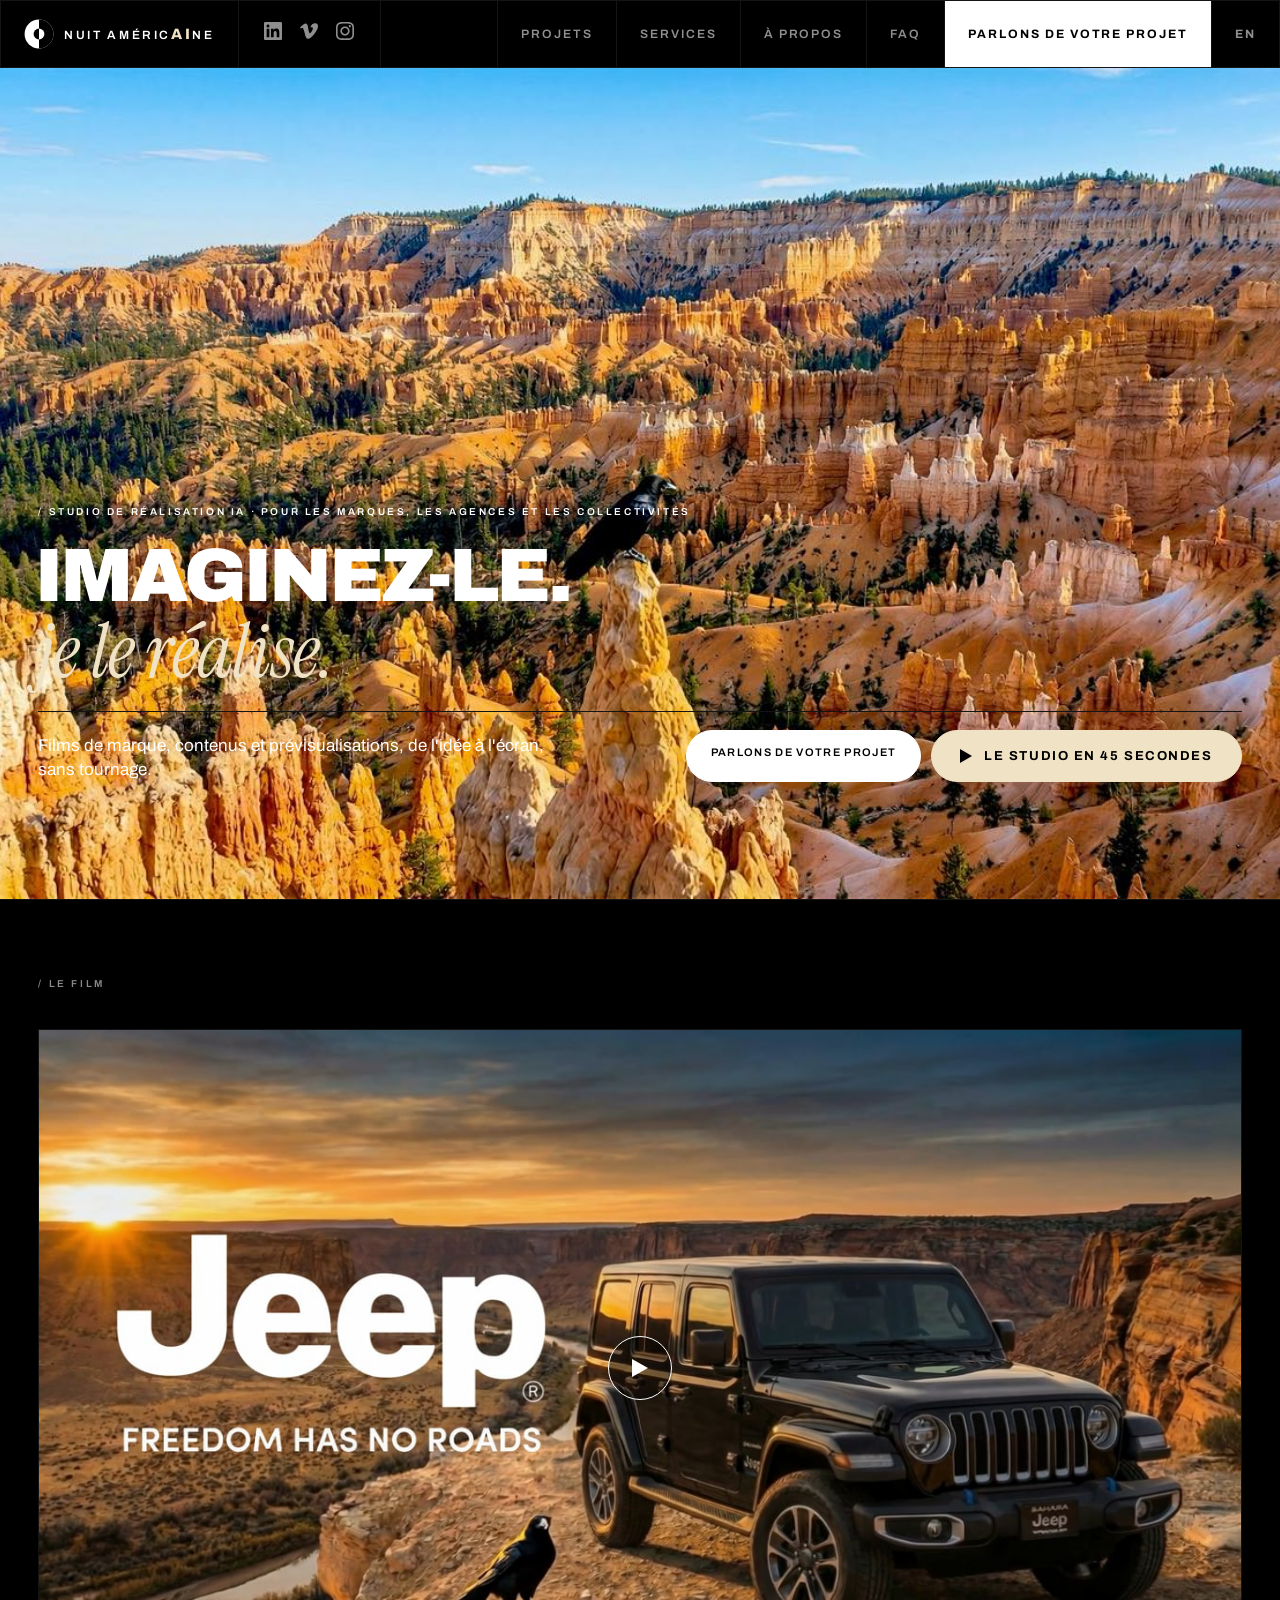
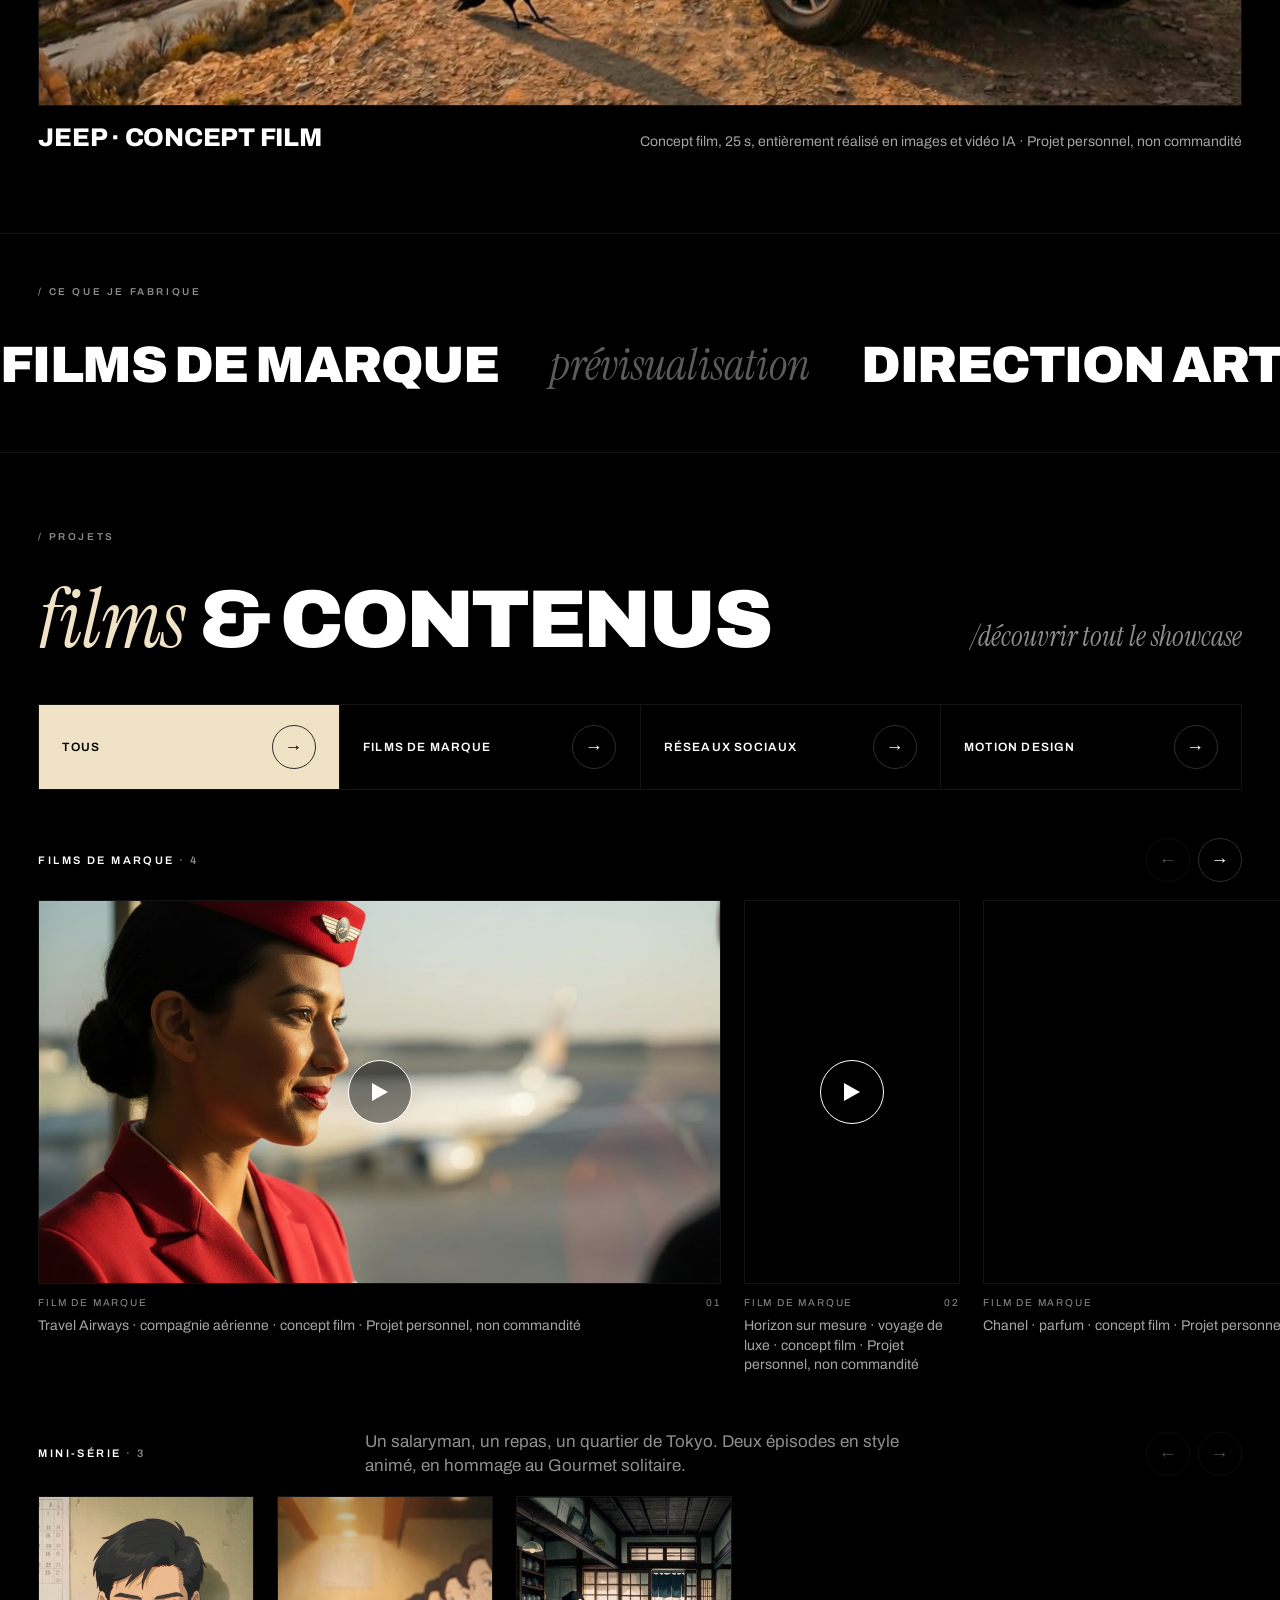
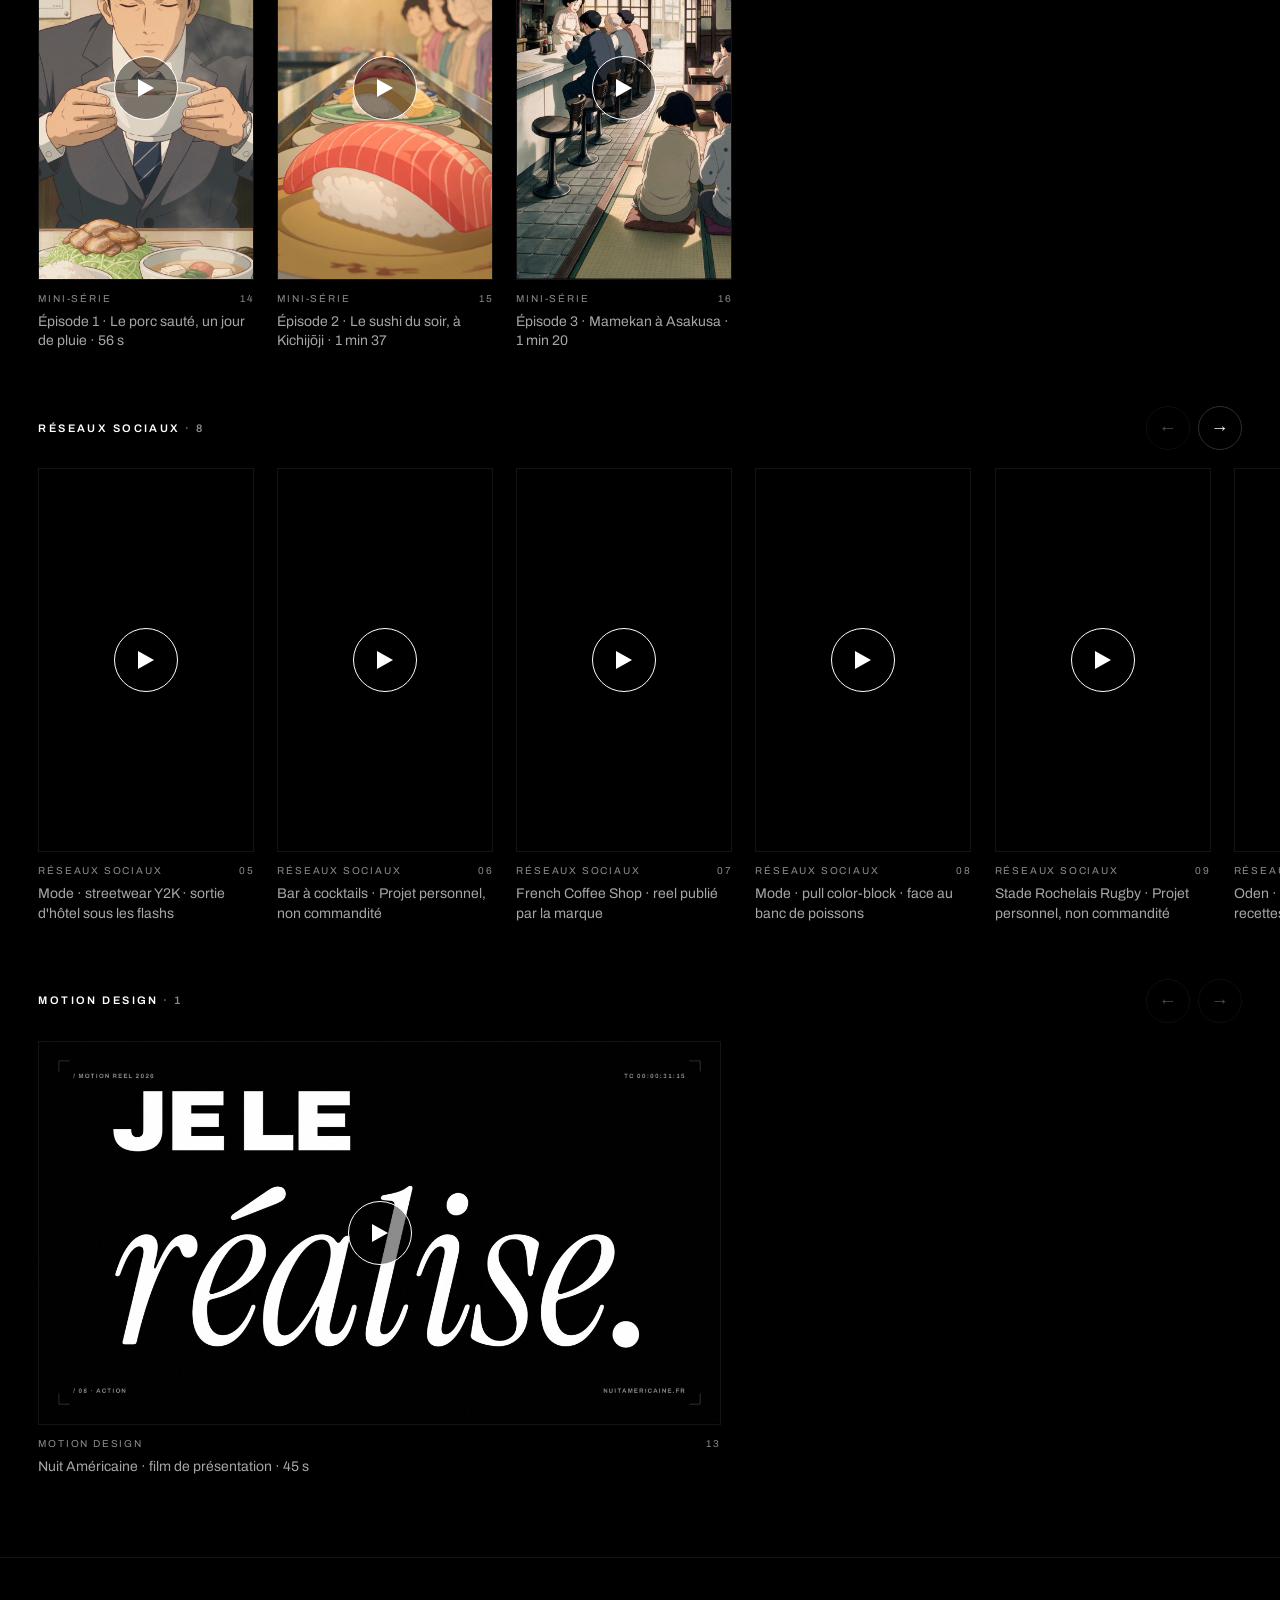
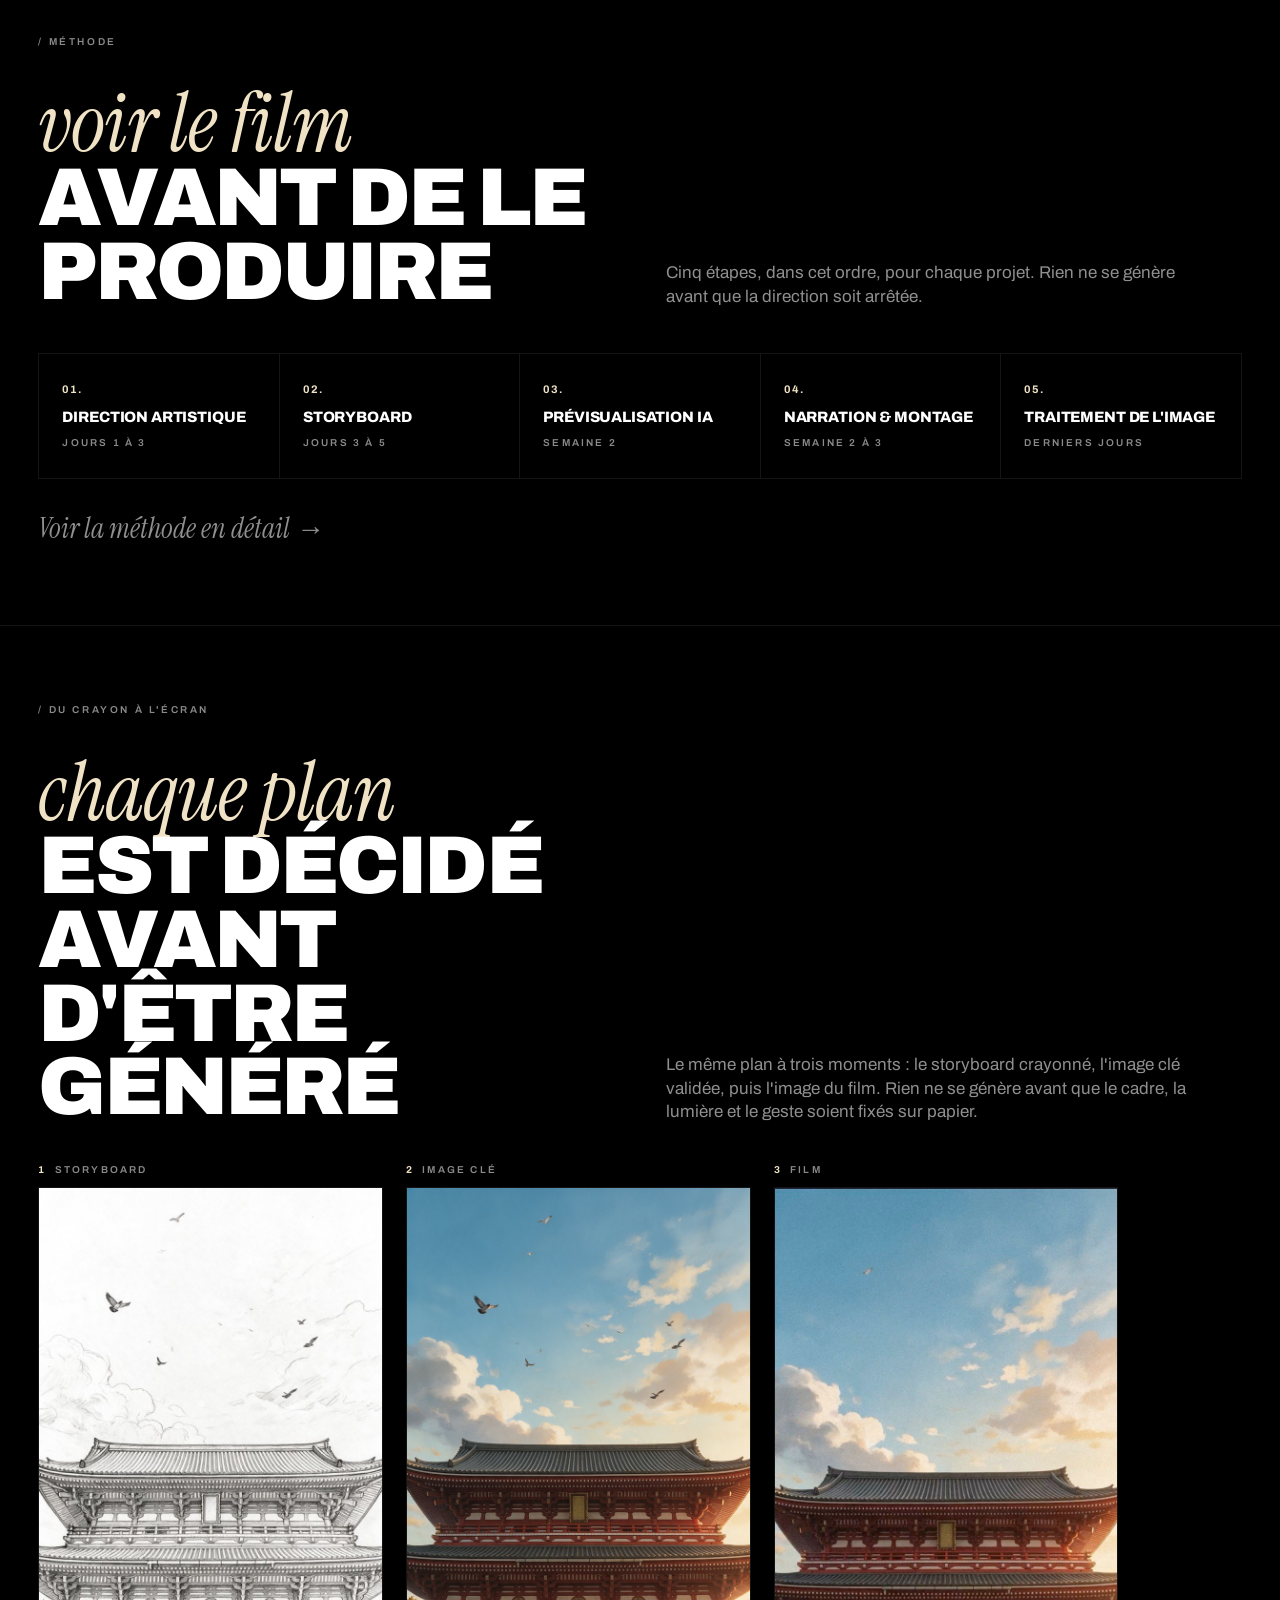
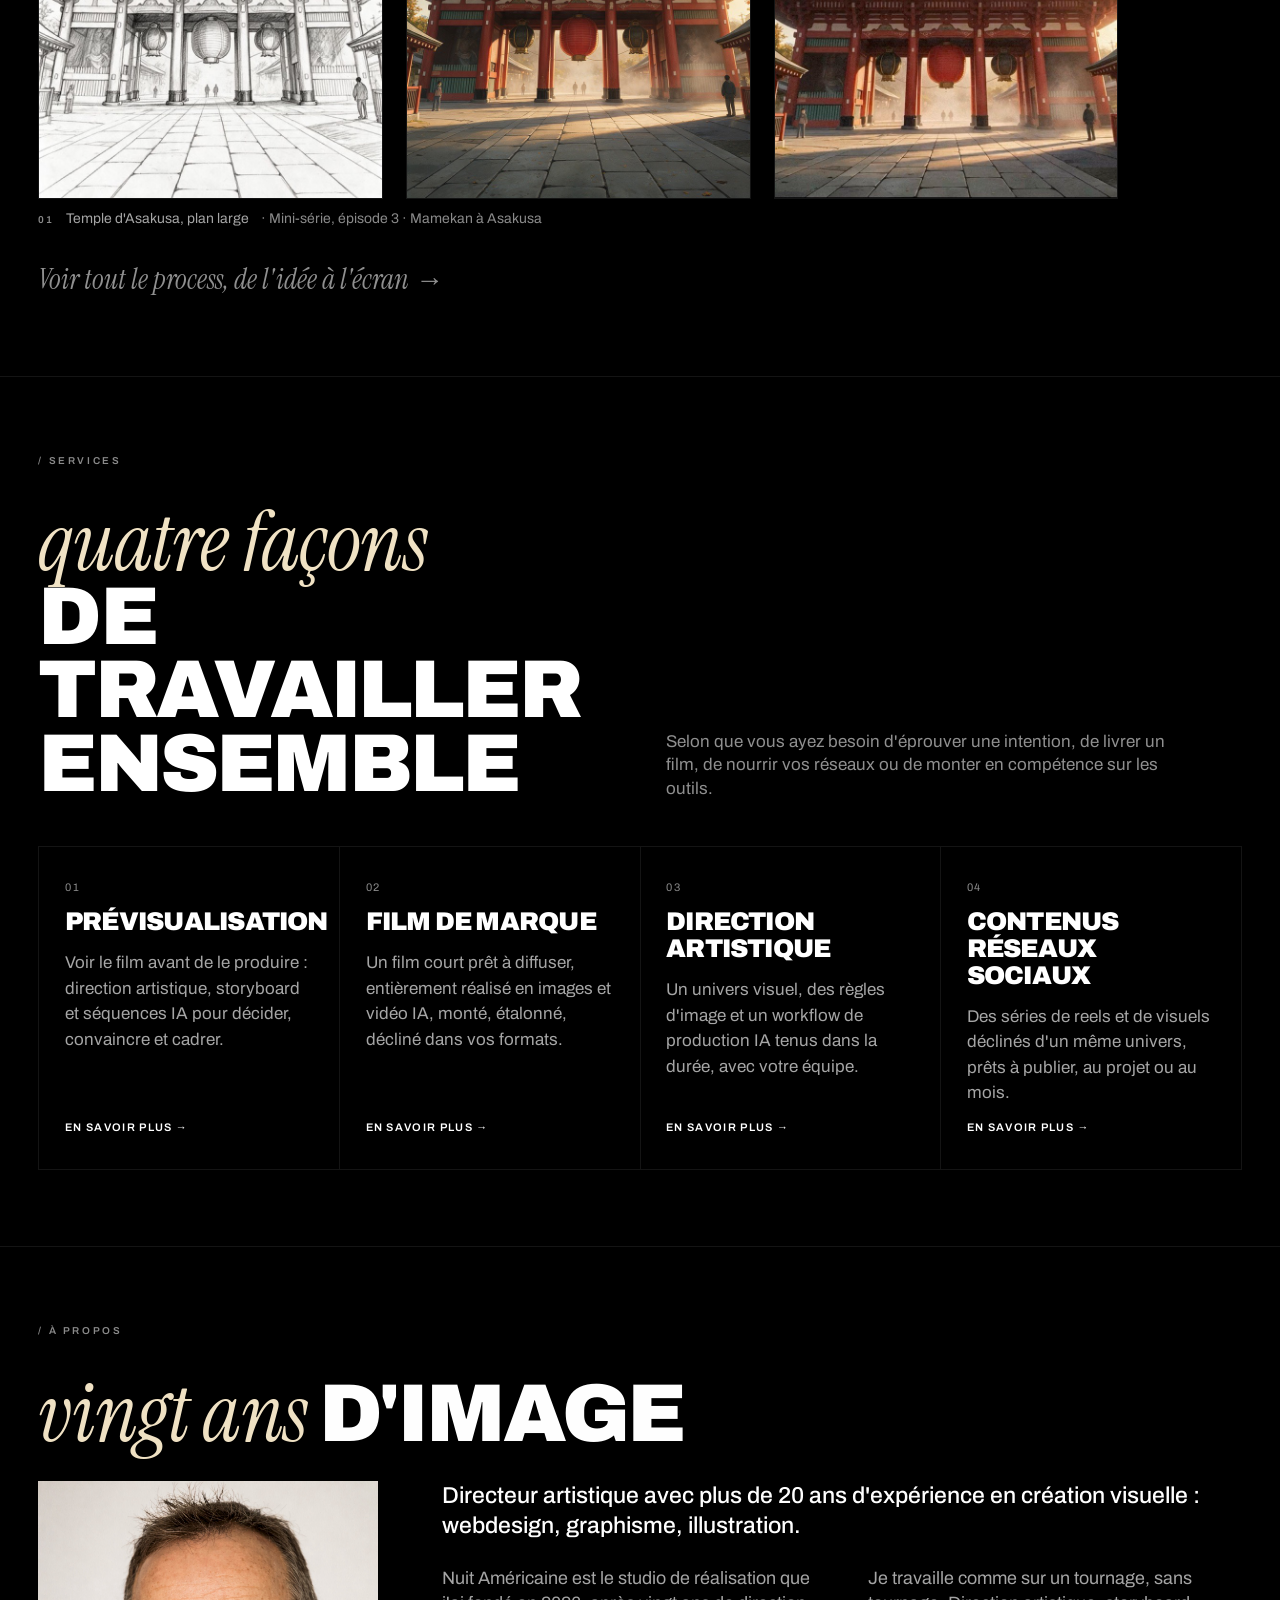
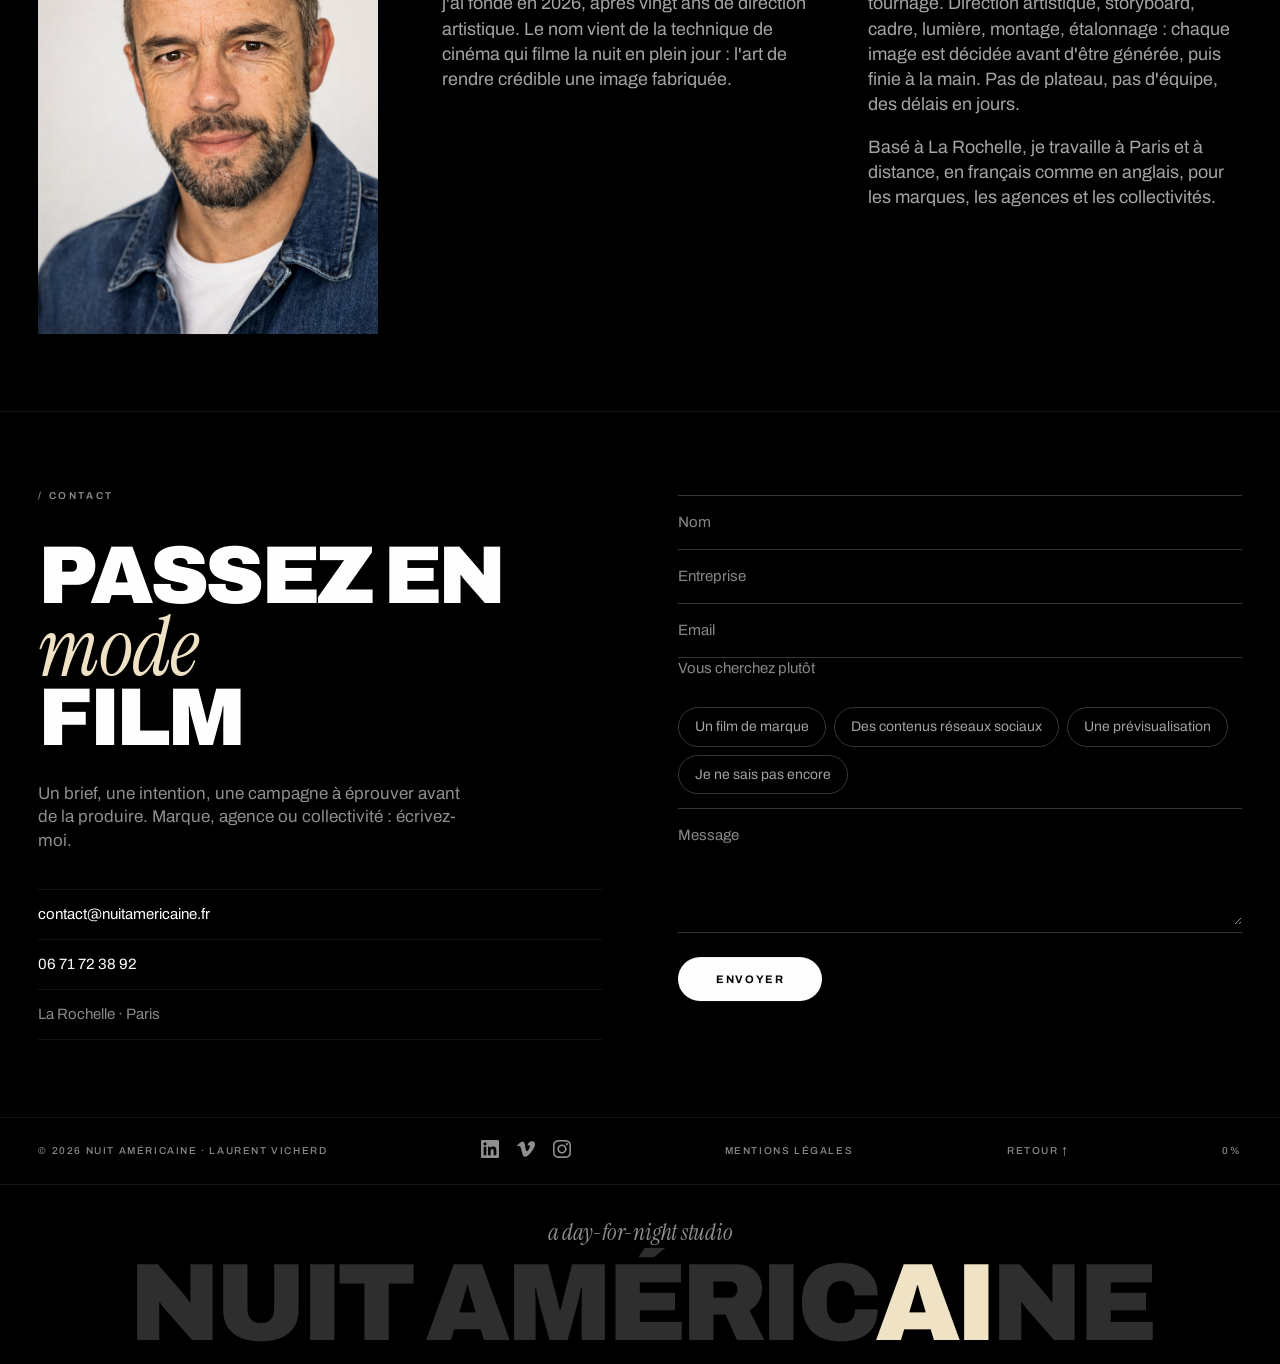
==== commit 1b29a50a: "Mise en ligne du 2026-11-01 21:02" ====
--- a/index.html
+++ b/index.html
@@ -1,4 +1,4 @@
 <!DOCTYPE html><html lang="fr" class="no-js"><head><meta charset="utf-8"><meta name="viewport" content="width=device-width, initial-scale=1"><meta name="theme-color" content="#000000"><meta name="author" content="Laurent Vicherd"><script>
       document.documentElement.classList.replace("no-js", "js");
     </script><link rel="icon" href="/favicon.svg" type="image/svg+xml"><link rel="apple-touch-icon" href="/apple-touch-icon.png"><link rel="sitemap" href="/sitemap-index.xml"><link rel="preload" href="/fonts/archivo-latin-wght-normal.woff2" as="font" type="font/woff2" crossorigin><link rel="preload" href="/fonts/instrument-serif-latin-400-italic.woff2" as="font" type="font/woff2" crossorigin><title>Nuit Américaine · Agence de création vidéo IA, par Laurent Vicherd</title><meta name="description" content="Nuit Américaine, agence de création vidéo IA, La Rochelle et Paris, dirigée par Laurent Vicherd, directeur artistique. Films de marque, contenus réseaux sociaux et prévisualisation, entièrement produits par l'IA."><link rel="canonical" href="https://nuitamericaine.fr/"><meta property="og:type" content="website"><meta property="og:site_name" content="Nuit Américaine · agence de création vidéo IA"><meta property="og:locale" content="fr_FR"><link rel="alternate" hreflang="fr" href="https://nuitamericaine.fr/"><link rel="alternate" hreflang="en" href="https://nuitamericaine.fr/en/"><link rel="alternate" hreflang="x-default" href="https://nuitamericaine.fr/"><meta property="og:title" content="Nuit Américaine · Agence de création vidéo IA, par Laurent Vicherd"><meta property="og:description" content="Nuit Américaine, agence de création vidéo IA, La Rochelle et Paris, dirigée par Laurent Vicherd, directeur artistique. Films de marque, contenus réseaux sociaux et prévisualisation, entièrement produits par l'IA."><meta property="og:url" content="https://nuitamericaine.fr/"><meta property="og:image" content="https://nuitamericaine.fr/images/og-image.jpg"><meta property="og:image:width" content="1200"><meta property="og:image:height" content="630"><meta property="og:image:alt" content="Nuit Américaine, agence de création vidéo IA · Laurent Vicherd, directeur artistique"><meta name="twitter:card" content="summary_large_image"><meta name="twitter:title" content="Nuit Américaine · Agence de création vidéo IA, par Laurent Vicherd"><meta name="twitter:description" content="Nuit Américaine, agence de création vidéo IA, La Rochelle et Paris, dirigée par Laurent Vicherd, directeur artistique. Films de marque, contenus réseaux sociaux et prévisualisation, entièrement produits par l'IA."><meta name="twitter:image" content="https://nuitamericaine.fr/images/og-image.jpg"><meta name="twitter:image:alt" content="Nuit Américaine, agence de création vidéo IA · Laurent Vicherd, directeur artistique"><script type="application/ld+json">{"@context":"https://schema.org","@type":["Organization","LocalBusiness"],"@id":"https://nuitamericaine.fr/#organization","name":"Nuit Américaine","alternateName":"Nuit Americaine","url":"https://nuitamericaine.fr","logo":"https://nuitamericaine.fr/icon-512.png","image":"https://nuitamericaine.fr/images/og-image.jpg","description":"Nuit Américaine, agence de création vidéo IA, La Rochelle et Paris, dirigée par Laurent Vicherd, directeur artistique. Films de marque, contenus réseaux sociaux et prévisualisation, entièrement produits par l'IA.","email":"contact@nuitamericaine.fr","telephone":"+33671723892","founder":{"@type":"Person","name":"Laurent Vicherd"},"address":{"@type":"PostalAddress","addressLocality":"La Rochelle","addressRegion":"Nouvelle-Aquitaine","addressCountry":"FR"},"areaServed":["La Rochelle","Paris","France","Europe"],"knowsLanguage":["fr","en"],"makesOffer":[{"@type":"Offer","itemOffered":{"@type":"Service","name":"Prévisualisation"}},{"@type":"Offer","itemOffered":{"@type":"Service","name":"Film de marque"}},{"@type":"Offer","itemOffered":{"@type":"Service","name":"Direction artistique"}},{"@type":"Offer","itemOffered":{"@type":"Service","name":"Contenus réseaux sociaux"}}],"sameAs":["https://www.linkedin.com/in/lvicherd/","https://vimeo.com/showcase/12160881","https://www.instagram.com/dreamer.anime/"]}</script><script type="application/ld+json">{"@context":"https://schema.org","@type":"Person","name":"Laurent Vicherd","jobTitle":"Directeur artistique, créateur vidéo IA et réalisateur","description":"Nuit Américaine, agence de création vidéo IA, La Rochelle et Paris, dirigée par Laurent Vicherd, directeur artistique. Films de marque, contenus réseaux sociaux et prévisualisation, entièrement produits par l'IA.","url":"https://nuitamericaine.fr","image":"https://nuitamericaine.fr/images/og-image.jpg","email":"mailto:contact@nuitamericaine.fr","telephone":"+33671723892","address":{"@type":"PostalAddress","addressLocality":"La Rochelle","addressRegion":"Nouvelle-Aquitaine","addressCountry":"FR"},"knowsLanguage":[{"@type":"Language","name":"Français","alternateName":"fr"},{"@type":"Language","name":"Anglais","alternateName":"en"}],"knowsAbout":["Direction artistique","Prévisualisation cinématographique","Vidéo générée par IA","Contenus réseaux sociaux","Motion design","Narration visuelle","Colorimétrie"],"worksFor":{"@id":"https://nuitamericaine.fr/#organization"},"sameAs":["https://www.linkedin.com/in/lvicherd/","https://vimeo.com/showcase/12160881","https://www.instagram.com/dreamer.anime/"]}</script><link rel="stylesheet" href="/_astro/Footer.DX5v9vsR.css"><link rel="stylesheet" href="/_astro/VideoSchema.EjF311_7.css"><style>._FJtSol{padding:var(--space-section-y) var(--space-section-x);border-bottom:var(--rule)}._LM-i7o{margin-bottom:var(--space-label);color:var(--c-text-meta);font-size:var(--fs-label-sm);letter-spacing:var(--ls-label-wide);text-transform:uppercase;font-weight:600}._RmPe41{gap:var(--space-gap);grid-template-columns:repeat(auto-fit,minmax(300px,1fr));align-items:end;margin-bottom:clamp(24px,3vw,40px);display:grid}._8kO7ox{max-width:1100px;font-size:var(--fs-h2-alt);letter-spacing:var(--ls-h2);font-weight:900;line-height:var(--lh-display);text-transform:uppercase}._2wJF0M{color:var(--c-accent);font-family:var(--font-serif);letter-spacing:var(--ls-serif);text-transform:lowercase;font-style:italic;font-weight:400}._IzQV4X{max-width:520px;color:var(--c-text-tertiary);font-size:var(--fs-body)}._d57tDG,._WR9BhF{gap:var(--space-gap-sm);grid-template-columns:repeat(3,1fr);max-width:1080px;display:grid}._d57tDG{margin-bottom:10px}._0mjghO{color:var(--c-text-meta);font-size:var(--fs-label-sm);letter-spacing:var(--ls-label);text-transform:uppercase;align-items:baseline;gap:8px;font-weight:600;display:flex}._vVRgnr{color:var(--c-accent);font-weight:700}._5RcgRW{margin:0 0 clamp(24px,3vw,40px)}._5RcgRW:last-of-type{margin-bottom:0}._F-tGew{aspect-ratio:9/16;border:var(--rule);object-fit:cover;background:var(--c-bg);width:100%;height:auto;display:block}._OWI5hS{max-width:1080px;color:var(--c-text-secondary);font-size:var(--fs-xs);flex-wrap:wrap;align-items:baseline;gap:12px;margin-top:10px;display:flex}._y6N9Il{color:var(--c-text-meta);font-size:var(--fs-label-sm);letter-spacing:var(--ls-label-mid);font-weight:600}._9H5wL-{color:var(--c-text-meta)}._SRtATu{color:var(--c-text-tertiary);font-family:var(--font-serif);font-size:var(--fs-showcase-link);transition:color var(--duration-hover) ease;margin-top:clamp(20px,2.4vw,32px);font-style:italic;display:inline-block}._SRtATu:hover,._SRtATu:focus-visible{color:var(--c-accent)}
-</style></head><body><a class="skip-link" href="#top">Aller au contenu</a><header class="_wbp8n1"><nav class="_0O6ddc" aria-label="Navigation principale"><a class="_5jztdh _KssVgu" href="#top"><svg class="_oegGxY" viewBox="0 0 100 100" aria-hidden="true" focusable="false"><defs><clipPath id="na-h"><rect x="50" y="0" width="50" height="100"></rect></clipPath></defs><circle cx="50" cy="50" r="48" fill="#fff"></circle><circle cx="50" cy="50" r="48" fill="#000" clip-path="url(#na-h)"></circle><circle cx="50" cy="50" r="18" fill="#000"></circle><circle cx="50" cy="50" r="18" fill="#fff" clip-path="url(#na-h)"></circle></svg><span class="_LylGI-">Nuit Améric<span class="_NhfbE0">ai</span>ne</span><span class="visually-hidden">, retour en haut de page</span></a><span class="_5jztdh _innQ03"><ul class="_6sXvDL" aria-label="Réseaux et profils"><li><a class="_XAW3bi" href="https://www.linkedin.com/in/lvicherd/" target="_blank" rel="noopener"><svg class="_UkfkSz" viewBox="0 0 24 24" aria-hidden="true" focusable="false"><path fill="currentColor" d="M20.447 20.452h-3.554v-5.569c0-1.328-.027-3.037-1.852-3.037-1.853 0-2.136 1.445-2.136 2.939v5.667H9.351V9h3.414v1.561h.046c.477-.9 1.637-1.85 3.37-1.85 3.601 0 4.267 2.37 4.267 5.455v6.286zM5.337 7.433c-1.144 0-2.063-.926-2.063-2.065 0-1.138.92-2.063 2.063-2.063 1.14 0 2.064.925 2.064 2.063 0 1.139-.925 2.065-2.064 2.065zm1.782 13.019H3.555V9h3.564v11.452zM22.225 0H1.771C.792 0 0 .774 0 1.729v20.542C0 23.227.792 24 1.771 24h20.451C23.2 24 24 23.227 24 22.271V1.729C24 .774 23.2 0 22.222 0h.003z"></path></svg><span class="visually-hidden">LinkedIn</span><span class="visually-hidden">(nouvelle fenêtre)</span></a></li><li><a class="_XAW3bi" href="https://vimeo.com/showcase/12160881" target="_blank" rel="noopener"><svg class="_UkfkSz" viewBox="0 0 24 24" aria-hidden="true" focusable="false"><path fill="currentColor" d="M23.9765 6.4168c-.105 2.338-1.739 5.5429-4.894 9.6088-3.2679 4.247-6.0258 6.3699-8.2898 6.3699-1.409 0-2.578-1.294-3.553-3.881l-1.9179-7.1138c-.719-2.584-1.488-3.878-2.312-3.878-.179 0-.806.378-1.881 1.132l-1.129-1.457a315.06 315.06 0 0 0 3.501-3.1279c1.579-1.368 2.765-2.085 3.554-2.159 1.867-.18 3.016 1.1 3.447 3.838.465 2.953.789 4.789.971 5.507.539 2.45 1.131 3.674 1.776 3.674.502 0 1.256-.796 2.265-2.385 1.004-1.589 1.54-2.797 1.612-3.628.144-1.371-.395-2.061-1.614-2.061-.574 0-1.167.121-1.777.391 1.186-3.868 3.434-5.757 6.762-5.637 2.473.06 3.628 1.664 3.493 4.797l-.013.01z"></path></svg><span class="visually-hidden">Vimeo</span><span class="visually-hidden">(nouvelle fenêtre)</span></a></li><li><a class="_XAW3bi" href="https://www.instagram.com/dreamer.anime/" target="_blank" rel="noopener"><svg class="_UkfkSz" viewBox="0 0 24 24" aria-hidden="true" focusable="false"><path fill="currentColor" d="M12 0C8.74 0 8.333.015 7.053.072 5.775.132 4.905.333 4.14.63c-.789.306-1.459.717-2.126 1.384S.935 3.35.63 4.14C.333 4.905.131 5.775.072 7.053.012 8.333 0 8.74 0 12s.015 3.667.072 4.947c.06 1.277.261 2.148.558 2.913.306.788.717 1.459 1.384 2.126.667.666 1.336 1.079 2.126 1.384.766.296 1.636.499 2.913.558C8.333 23.988 8.74 24 12 24s3.667-.015 4.947-.072c1.277-.06 2.148-.262 2.913-.558.788-.306 1.459-.718 2.126-1.384.666-.667 1.079-1.335 1.384-2.126.296-.765.499-1.636.558-2.913.06-1.28.072-1.687.072-4.947s-.015-3.667-.072-4.947c-.06-1.277-.262-2.149-.558-2.913-.306-.789-.718-1.459-1.384-2.126C21.319 1.347 20.651.935 19.86.63c-.765-.297-1.636-.499-2.913-.558C15.667.012 15.26 0 12 0zm0 2.16c3.203 0 3.585.016 4.85.071 1.17.055 1.805.249 2.227.415.562.217.96.477 1.382.896.419.42.679.819.896 1.381.164.422.36 1.057.413 2.227.057 1.266.07 1.646.07 4.85s-.015 3.585-.074 4.85c-.061 1.17-.256 1.805-.421 2.227-.224.562-.479.96-.899 1.382-.419.419-.824.679-1.38.896-.42.164-1.065.36-2.235.413-1.274.057-1.649.07-4.859.07-3.211 0-3.586-.015-4.859-.074-1.171-.061-1.816-.256-2.236-.421-.569-.224-.96-.479-1.379-.899-.421-.419-.69-.824-.9-1.38-.165-.42-.359-1.065-.42-2.235-.045-1.26-.061-1.649-.061-4.844 0-3.196.016-3.586.061-4.861.061-1.17.255-1.814.42-2.234.21-.57.479-.96.9-1.381.419-.419.81-.689 1.379-.898.42-.166 1.051-.361 2.221-.421 1.275-.045 1.65-.06 4.859-.06l.045.03zm0 3.678c-3.405 0-6.162 2.76-6.162 6.162 0 3.405 2.76 6.162 6.162 6.162 3.405 0 6.162-2.76 6.162-6.162 0-3.405-2.76-6.162-6.162-6.162zM12 16c-2.21 0-4-1.79-4-4s1.79-4 4-4 4 1.79 4 4-1.79 4-4 4zm7.846-10.405c0 .795-.646 1.44-1.44 1.44-.795 0-1.44-.646-1.44-1.44 0-.794.646-1.439 1.44-1.439.793-.001 1.44.645 1.44 1.439z"></path></svg><span class="visually-hidden">Instagram</span><span class="visually-hidden">(nouvelle fenêtre)</span></a></li></ul></span><span class="_5jztdh _wGS1Yd" aria-hidden="true"></span><span class="_5jztdh _672JQn"><a class="_-FFBN1" href="#projets">Projets</a></span><span class="_5jztdh _672JQn"><a class="_-FFBN1" href="/services">Services</a></span><span class="_5jztdh _672JQn"><a class="_-FFBN1" href="#apropos">À propos</a></span><span class="_5jztdh _672JQn"><a class="_-FFBN1" href="/services#faq">FAQ</a></span><span class="_5jztdh _gAZI0k"><a class="_b3pAGg" href="#contact">Parlons de votre projet</a></span><span class="_5jztdh _28Ge5Y"><a class="_ID6BMH" href="/en/" lang="en" hreflang="en">EN</a></span></nav></header><main><section class="_EOciAQ" id="top"><div class="_E2s0Wj" aria-hidden="true"><video class="_4njW0q" data-hero-video poster="/images/hero-poster.jpg" muted loop playsinline preload="metadata" tabindex="-1"><source src="/videos/hero.mp4" type="video/mp4"></video></div><p class="_DRItm-" data-reveal>/ Studio de réalisation IA · pour les marques, les agences et les collectivités</p><h1 class="_-aDW0U" data-reveal>Imaginez-le.<br><span class="_s-t-P8">je le réalise.</span></h1><div class="_HkXryt" data-reveal><p class="_ezBkP9">Films de marque, contenus et prévisualisations, de l&#39;idée à l&#39;écran, sans tournage.</p><div class="_1n6pRi"><a class="_N9rGZK _R1KWrd" href="#contact">Parlons de votre projet</a><a class="_N9rGZK _MfQy-w" href="#film-studio" data-play-studio><svg class="_RhfrwD" width="12" height="14" viewBox="0 0 12 14" fill="currentColor" aria-hidden="true"><path d="M0 0L12 7L0 14Z"></path></svg>Le studio en 45 secondes</a></div></div></section><section class="_SEMcE3" aria-labelledby="film-titre"><p class="_TMqPRM" data-reveal>/ Le film</p><div class="_PsSI9Y" data-reveal><button class="_bNBcaM" type="button" data-video-facade data-video-id="1176150664" data-video-title="Jeep · concept film" aria-label="Lire le film Jeep · concept film sur Vimeo"><img class="_WXocgA" src="/images/posters/video-04.jpg" alt="Image d'ouverture du concept film Jeep : un 4x4 au bord d'un canyon au soleil couchant." width="1280" height="720" decoding="async"><span class="_K4FplE" aria-hidden="true"><svg width="16" height="18" viewBox="0 0 16 18" fill="currentColor"><path d="M0 0L16 9L0 18Z"></path></svg></span></button><noscript><a class="_5IlY3P" href="https://vimeo.com/1176150664" target="_blank" rel="noopener"><img class="_WXocgA" src="/images/posters/video-04.jpg" alt="Image d'ouverture du concept film Jeep : un 4x4 au bord d'un canyon au soleil couchant." width="1280" height="720"><span class="_lrZxmO">Vimeo ↗</span></a></noscript></div><div class="_QE5AT4" data-reveal><h2 class="_oQU0Nr" id="film-titre">Jeep · concept film</h2><p class="_DXHihj">Concept film, 25 s, entièrement réalisé en images et vidéo IA · Projet personnel, non commandité</p></div></section><section class="_0sg8S0" aria-label="Ce que je fabrique"><p class="_gAsKgn">/ Ce que je fabrique</p><div class="_cw5gLJ"><div class="_ScFVD5"><span class="_ceEhWp">Films de marque</span><span class="_aMwuZ1">prévisualisation</span><span class="_ceEhWp">Direction artistique</span><span class="_aMwuZ1">motion design</span><span class="_ceEhWp">Narration visuelle</span><span class="_aMwuZ1">colorimétrie</span><span class="_ceEhWp">Contenus réseaux sociaux</span><span class="_aMwuZ1">reels &amp; séries</span></div><div class="_ScFVD5" aria-hidden="true"><span class="_ceEhWp">Films de marque</span><span class="_aMwuZ1">prévisualisation</span><span class="_ceEhWp">Direction artistique</span><span class="_aMwuZ1">motion design</span><span class="_ceEhWp">Narration visuelle</span><span class="_aMwuZ1">colorimétrie</span><span class="_ceEhWp">Contenus réseaux sociaux</span><span class="_aMwuZ1">reels &amp; séries</span></div></div></section><section class="_XnP-DE" id="projets" data-projects><p class="_xaM4bd" data-reveal>/ Projets</p><div class="_LKcLnQ" data-reveal><h2 class="_h4AxAI"><span class="_HndAAG">films</span> &amp; contenus</h2><a class="_Z-y7u-" href="https://vimeo.com/showcase/12160881" target="_blank" rel="noopener">/découvrir tout le showcase <span class="visually-hidden">(nouvelle fenêtre)</span></a></div><ul class="ruled-grid _-sAWyq" aria-label="Filtrer les contenus par catégorie" data-reveal><li class="ruled-cell _ffMfDf"><button class="_nqh50D" type="button" data-filter="tous" data-filter-label="Tous" aria-pressed="true"><span>Tous</span><span class="_gTnR7n" aria-hidden="true">→</span></button></li><li class="ruled-cell _ffMfDf"><button class="_nqh50D" type="button" data-filter="films-de-marque" data-filter-label="Films de marque" aria-pressed="false"><span>Films de marque</span><span class="_gTnR7n" aria-hidden="true">→</span></button></li><li class="ruled-cell _ffMfDf"><button class="_nqh50D" type="button" data-filter="reseaux-sociaux" data-filter-label="Réseaux sociaux" aria-pressed="false"><span>Réseaux sociaux</span><span class="_gTnR7n" aria-hidden="true">→</span></button></li><li class="ruled-cell _ffMfDf"><button class="_nqh50D" type="button" data-filter="motion-design" data-filter-label="Motion design" aria-pressed="false"><span>Motion design</span><span class="_gTnR7n" aria-hidden="true">→</span></button></li></ul><p class="visually-hidden" data-filter-status aria-live="polite"></p><div class="_xYwr3K" data-carousel data-reveal><div class="_NORXC7"><p class="_hjZiLB" id="bandeau-films">Films de marque<span class="_Fj1w9S" aria-hidden="true"> · 4</span></p><div class="_FFjGPI"><button class="_gTnR7n" type="button" data-carousel-prev aria-label="Films de marque : précédents">←</button><button class="_gTnR7n" type="button" data-carousel-next aria-label="Films de marque : suivants">→</button></div></div><div class="_KVOR9C" data-carousel-track tabindex="0" role="region" aria-labelledby="bandeau-films"><div data-categories="films-de-marque" data-orientation="landscape"><div class="_p1DOcI"><button class="_bNBcaM" type="button" data-video-facade data-video-id="1174697975" data-video-title="Travel Airways · concept film" aria-label="Lire le Film de marque 01 sur Vimeo"><img class="_WXocgA" src="/images/posters/video-01.jpg" alt="Image d'ouverture du concept film Travel Airways." width="1280" height="720" loading="lazy" decoding="async"><span class="_K4FplE" aria-hidden="true"><svg width="16" height="18" viewBox="0 0 16 18" fill="currentColor"><path d="M0 0L16 9L0 18Z"></path></svg></span></button><noscript><a class="_5IlY3P" href="https://vimeo.com/1174697975" target="_blank" rel="noopener"><img class="_WXocgA" src="/images/posters/video-01.jpg" alt="Image d'ouverture du concept film Travel Airways." width="1280" height="720"><span class="_lrZxmO">Lire le Film de marque 01 sur Vimeo ↗</span></a></noscript></div><p class="_GtajoO"><span>Film de marque</span><span>01</span></p><p class="_srpc16">Travel Airways · compagnie aérienne · concept film · Projet personnel, non commandité</p></div><div data-categories="films-de-marque" data-orientation="portrait"><div class="_p1DOcI _r8mpt8"><button class="_bNBcaM" type="button" data-video-facade data-video-id="1174701593" data-video-title="Horizon sur mesure · voyage de luxe, concept film" aria-label="Lire le Film de marque 02 sur Vimeo"><img class="_WXocgA" src="/images/posters/video-02.jpg" alt="Un couple assis devant les coupoles bleues de Santorin, au-dessus de la mer." width="720" height="1280" loading="lazy" decoding="async"><span class="_K4FplE" aria-hidden="true"><svg width="16" height="18" viewBox="0 0 16 18" fill="currentColor"><path d="M0 0L16 9L0 18Z"></path></svg></span></button><noscript><a class="_5IlY3P" href="https://vimeo.com/1174701593" target="_blank" rel="noopener"><img class="_WXocgA" src="/images/posters/video-02.jpg" alt="Un couple assis devant les coupoles bleues de Santorin, au-dessus de la mer." width="720" height="1280"><span class="_lrZxmO">Lire le Film de marque 02 sur Vimeo ↗</span></a></noscript></div><p class="_GtajoO"><span>Film de marque</span><span>02</span></p><p class="_srpc16">Horizon sur mesure · voyage de luxe · concept film · Projet personnel, non commandité</p></div><div data-categories="films-de-marque" data-orientation="landscape"><div class="_p1DOcI"><button class="_bNBcaM" type="button" data-video-facade data-video-id="1189665061" data-video-title="Chanel · parfum, concept film" aria-label="Lire le Film de marque 03 sur Vimeo"><img class="_WXocgA" src="/images/posters/video-03.jpg" alt="Image d'ouverture du concept film parfum." width="1280" height="720" loading="lazy" decoding="async"><span class="_K4FplE" aria-hidden="true"><svg width="16" height="18" viewBox="0 0 16 18" fill="currentColor"><path d="M0 0L16 9L0 18Z"></path></svg></span></button><noscript><a class="_5IlY3P" href="https://vimeo.com/1189665061" target="_blank" rel="noopener"><img class="_WXocgA" src="/images/posters/video-03.jpg" alt="Image d'ouverture du concept film parfum." width="1280" height="720"><span class="_lrZxmO">Lire le Film de marque 03 sur Vimeo ↗</span></a></noscript></div><p class="_GtajoO"><span>Film de marque</span><span>03</span></p><p class="_srpc16">Chanel · parfum · concept film · Projet personnel, non commandité</p></div><div data-categories="films-de-marque" data-orientation="landscape"><div class="_p1DOcI"><button class="_bNBcaM" type="button" data-video-facade data-video-id="1176150664" data-video-title="Jeep · concept film" aria-label="Lire le Film de marque 04 sur Vimeo"><img class="_WXocgA" src="/images/posters/video-04.jpg" alt="Image d'ouverture du concept film Jeep." width="1280" height="720" loading="lazy" decoding="async"><span class="_K4FplE" aria-hidden="true"><svg width="16" height="18" viewBox="0 0 16 18" fill="currentColor"><path d="M0 0L16 9L0 18Z"></path></svg></span></button><noscript><a class="_5IlY3P" href="https://vimeo.com/1176150664" target="_blank" rel="noopener"><img class="_WXocgA" src="/images/posters/video-04.jpg" alt="Image d'ouverture du concept film Jeep." width="1280" height="720"><span class="_lrZxmO">Lire le Film de marque 04 sur Vimeo ↗</span></a></noscript></div><p class="_GtajoO"><span>Film de marque</span><span>04</span></p><p class="_srpc16">Jeep · automobile · concept film · Projet personnel, non commandité</p></div></div></div><div class="_xYwr3K" data-carousel data-reveal><div class="_NORXC7"><p class="_hjZiLB" id="bandeau-serie">Mini-série<span class="_Fj1w9S" aria-hidden="true"> · 2</span></p><p class="_D--mUl">Un salaryman, un repas, un quartier de Tokyo. Deux épisodes en style animé, en hommage au Gourmet solitaire.</p><div class="_FFjGPI"><button class="_gTnR7n" type="button" data-carousel-prev aria-label="Mini-série : précédents">←</button><button class="_gTnR7n" type="button" data-carousel-next aria-label="Mini-série : suivants">→</button></div></div><div class="_KVOR9C" data-carousel-track tabindex="0" role="region" aria-labelledby="bandeau-serie"><div data-categories="reseaux-sociaux" data-orientation="portrait"><div class="_p1DOcI _r8mpt8"><button class="_bNBcaM" type="button" data-video-facade data-video-src="/videos/serie/serie-01-porc-saute.mp4" data-video-title="Épisode 1 · Le porc sauté, un jour de pluie" aria-label="Lire la vidéo « Épisode 1 · Le porc sauté, un jour de pluie · 56 s »"><img class="_WXocgA" src="/images/posters/serie-01-porc-saute.jpg" alt="Un homme en costume, les yeux fermés, tient un bol fumant à deux mains dans une petite cantine, style animé." width="720" height="1280" loading="lazy" decoding="async"><span class="_K4FplE" aria-hidden="true"><svg width="16" height="18" viewBox="0 0 16 18" fill="currentColor"><path d="M0 0L16 9L0 18Z"></path></svg></span></button><noscript><a class="_5IlY3P" href="/videos/serie/serie-01-porc-saute.mp4" target="_blank" rel="noopener"><img class="_WXocgA" src="/images/posters/serie-01-porc-saute.jpg" alt="Un homme en costume, les yeux fermés, tient un bol fumant à deux mains dans une petite cantine, style animé." width="720" height="1280"><span class="_lrZxmO">Lire la vidéo « Épisode 1 · Le porc sauté, un jour de pluie · 56 s » ↗</span></a></noscript></div><p class="_GtajoO"><span>Mini-série</span><span>14</span></p><p class="_srpc16">Épisode 1 · Le porc sauté, un jour de pluie · 56 s</p></div><div data-categories="reseaux-sociaux" data-orientation="portrait"><div class="_p1DOcI _r8mpt8"><button class="_bNBcaM" type="button" data-video-facade data-video-src="/videos/serie/serie-02-sushi-kichijoji.mp4" data-video-title="Épisode 2 · Le sushi du soir, à Kichijōji" aria-label="Lire la vidéo « Épisode 2 · Le sushi du soir, à Kichijōji · 1 min 37 »"><img class="_WXocgA" src="/images/posters/serie-02-sushi-kichijoji.jpg" alt="Des sushis au thon et au saumon défilent sur un tapis roulant, style animé." width="720" height="1280" loading="lazy" decoding="async"><span class="_K4FplE" aria-hidden="true"><svg width="16" height="18" viewBox="0 0 16 18" fill="currentColor"><path d="M0 0L16 9L0 18Z"></path></svg></span></button><noscript><a class="_5IlY3P" href="/videos/serie/serie-02-sushi-kichijoji.mp4" target="_blank" rel="noopener"><img class="_WXocgA" src="/images/posters/serie-02-sushi-kichijoji.jpg" alt="Des sushis au thon et au saumon défilent sur un tapis roulant, style animé." width="720" height="1280"><span class="_lrZxmO">Lire la vidéo « Épisode 2 · Le sushi du soir, à Kichijōji · 1 min 37 » ↗</span></a></noscript></div><p class="_GtajoO"><span>Mini-série</span><span>15</span></p><p class="_srpc16">Épisode 2 · Le sushi du soir, à Kichijōji · 1 min 37</p></div></div></div><div class="_xYwr3K" data-carousel data-reveal><div class="_NORXC7"><p class="_hjZiLB" id="bandeau-reels">Réseaux sociaux<span class="_Fj1w9S" aria-hidden="true"> · 8</span></p><div class="_FFjGPI"><button class="_gTnR7n" type="button" data-carousel-prev aria-label="Réseaux sociaux : précédents">←</button><button class="_gTnR7n" type="button" data-carousel-next aria-label="Réseaux sociaux : suivants">→</button></div></div><div class="_KVOR9C" data-carousel-track tabindex="0" role="region" aria-labelledby="bandeau-reels"><div data-categories="reseaux-sociaux" data-orientation="portrait"><div class="_p1DOcI _r8mpt8"><button class="_bNBcaM" type="button" data-video-facade data-video-src="/videos/reels/reel-mode-flashs.mp4" data-video-title="Mode · la sortie sous les flashs" aria-label="Lire la vidéo « Mode · streetwear Y2K · sortie d'hôtel sous les flashs »"><img class="_WXocgA" src="/images/posters/reel-mode-flashs.jpg" alt="Un jeune homme en t-shirt vintage traverse une haie de photographes à la sortie d'un hôtel, la nuit." width="720" height="1280" loading="lazy" decoding="async"><span class="_K4FplE" aria-hidden="true"><svg width="16" height="18" viewBox="0 0 16 18" fill="currentColor"><path d="M0 0L16 9L0 18Z"></path></svg></span></button><noscript><a class="_5IlY3P" href="/videos/reels/reel-mode-flashs.mp4" target="_blank" rel="noopener"><img class="_WXocgA" src="/images/posters/reel-mode-flashs.jpg" alt="Un jeune homme en t-shirt vintage traverse une haie de photographes à la sortie d'un hôtel, la nuit." width="720" height="1280"><span class="_lrZxmO">Lire la vidéo « Mode · streetwear Y2K · sortie d&#39;hôtel sous les flashs » ↗</span></a></noscript></div><p class="_GtajoO"><span>Réseaux sociaux</span><span>05</span></p><p class="_srpc16">Mode · streetwear Y2K · sortie d&#39;hôtel sous les flashs</p></div><div data-categories="reseaux-sociaux" data-orientation="portrait"><div class="_p1DOcI _r8mpt8"><button class="_bNBcaM" type="button" data-video-facade data-video-src="/videos/reels/reel-bar-cocktails.mp4" data-video-title="Bar à cocktails · reel vertical" aria-label="Lire la vidéo « Bar à cocktails · Projet personnel, non commandité »"><img class="_WXocgA" src="/images/posters/reel-bar-cocktails.jpg" alt="Une main dépose des framboises sur un cocktail, fond rouge." width="720" height="1280" loading="lazy" decoding="async"><span class="_K4FplE" aria-hidden="true"><svg width="16" height="18" viewBox="0 0 16 18" fill="currentColor"><path d="M0 0L16 9L0 18Z"></path></svg></span></button><noscript><a class="_5IlY3P" href="/videos/reels/reel-bar-cocktails.mp4" target="_blank" rel="noopener"><img class="_WXocgA" src="/images/posters/reel-bar-cocktails.jpg" alt="Une main dépose des framboises sur un cocktail, fond rouge." width="720" height="1280"><span class="_lrZxmO">Lire la vidéo « Bar à cocktails · Projet personnel, non commandité » ↗</span></a></noscript></div><p class="_GtajoO"><span>Réseaux sociaux</span><span>06</span></p><p class="_srpc16">Bar à cocktails · Projet personnel, non commandité</p></div><div data-categories="reseaux-sociaux" data-orientation="portrait"><div class="_p1DOcI _r8mpt8"><button class="_bNBcaM" type="button" data-video-facade data-video-src="/videos/reels/reel-french-coffee-shop.mp4" data-video-title="French Coffee Shop · reel vertical" aria-label="Lire la vidéo « French Coffee Shop · reel publié par la marque »"><img class="_WXocgA" src="/images/posters/reel-french-coffee-shop.jpg" alt="La vapeur d'une tasse de café dessine une forme dans la pénombre." width="720" height="1280" loading="lazy" decoding="async"><span class="_K4FplE" aria-hidden="true"><svg width="16" height="18" viewBox="0 0 16 18" fill="currentColor"><path d="M0 0L16 9L0 18Z"></path></svg></span></button><noscript><a class="_5IlY3P" href="/videos/reels/reel-french-coffee-shop.mp4" target="_blank" rel="noopener"><img class="_WXocgA" src="/images/posters/reel-french-coffee-shop.jpg" alt="La vapeur d'une tasse de café dessine une forme dans la pénombre." width="720" height="1280"><span class="_lrZxmO">Lire la vidéo « French Coffee Shop · reel publié par la marque » ↗</span></a></noscript></div><p class="_GtajoO"><span>Réseaux sociaux</span><span>07</span></p><p class="_srpc16">French Coffee Shop · reel publié par la marque</p></div><div data-categories="reseaux-sociaux" data-orientation="portrait"><div class="_p1DOcI _r8mpt8"><button class="_bNBcaM" type="button" data-video-facade data-video-src="/videos/reels/reel-mode-aquarium.mp4" data-video-title="Mode · l'aquarium" aria-label="Lire la vidéo « Mode · pull color-block · face au banc de poissons »"><img class="_WXocgA" src="/images/posters/reel-mode-aquarium.jpg" alt="Un jeune homme en casquette et pull à bandes de couleur, debout devant un grand aquarium bleu." width="720" height="1280" loading="lazy" decoding="async"><span class="_K4FplE" aria-hidden="true"><svg width="16" height="18" viewBox="0 0 16 18" fill="currentColor"><path d="M0 0L16 9L0 18Z"></path></svg></span></button><noscript><a class="_5IlY3P" href="/videos/reels/reel-mode-aquarium.mp4" target="_blank" rel="noopener"><img class="_WXocgA" src="/images/posters/reel-mode-aquarium.jpg" alt="Un jeune homme en casquette et pull à bandes de couleur, debout devant un grand aquarium bleu." width="720" height="1280"><span class="_lrZxmO">Lire la vidéo « Mode · pull color-block · face au banc de poissons » ↗</span></a></noscript></div><p class="_GtajoO"><span>Réseaux sociaux</span><span>08</span></p><p class="_srpc16">Mode · pull color-block · face au banc de poissons</p></div><div data-categories="reseaux-sociaux" data-orientation="portrait"><div class="_p1DOcI _r8mpt8"><button class="_bNBcaM" type="button" data-video-facade data-video-src="/videos/reels/reel-stade-rochelais.mp4" data-video-title="Stade Rochelais Rugby · reel vertical" aria-label="Lire la vidéo « Stade Rochelais Rugby · Projet personnel, non commandité »"><img class="_WXocgA" src="/images/posters/reel-stade-rochelais.jpg" alt="Un ballon de rugby posé sur les quais du port, entouré de lumière." width="720" height="1280" loading="lazy" decoding="async"><span class="_K4FplE" aria-hidden="true"><svg width="16" height="18" viewBox="0 0 16 18" fill="currentColor"><path d="M0 0L16 9L0 18Z"></path></svg></span></button><noscript><a class="_5IlY3P" href="/videos/reels/reel-stade-rochelais.mp4" target="_blank" rel="noopener"><img class="_WXocgA" src="/images/posters/reel-stade-rochelais.jpg" alt="Un ballon de rugby posé sur les quais du port, entouré de lumière." width="720" height="1280"><span class="_lrZxmO">Lire la vidéo « Stade Rochelais Rugby · Projet personnel, non commandité » ↗</span></a></noscript></div><p class="_GtajoO"><span>Réseaux sociaux</span><span>09</span></p><p class="_srpc16">Stade Rochelais Rugby · Projet personnel, non commandité</p></div><div data-categories="reseaux-sociaux" data-orientation="portrait"><div class="_p1DOcI _r8mpt8"><button class="_bNBcaM" type="button" data-video-facade data-video-src="/videos/reels/reel-japan-oden.mp4" data-video-title="Oden · série Japan Culture, épisode 1" aria-label="Lire la vidéo « Oden · série Japan Culture, 12 recettes en style animé »"><img class="_WXocgA" src="/images/posters/reel-japan-oden.jpg" alt="Un bol d'oden fumant, dessiné en style animé." width="720" height="1280" loading="lazy" decoding="async"><span class="_K4FplE" aria-hidden="true"><svg width="16" height="18" viewBox="0 0 16 18" fill="currentColor"><path d="M0 0L16 9L0 18Z"></path></svg></span></button><noscript><a class="_5IlY3P" href="/videos/reels/reel-japan-oden.mp4" target="_blank" rel="noopener"><img class="_WXocgA" src="/images/posters/reel-japan-oden.jpg" alt="Un bol d'oden fumant, dessiné en style animé." width="720" height="1280"><span class="_lrZxmO">Lire la vidéo « Oden · série Japan Culture, 12 recettes en style animé » ↗</span></a></noscript></div><p class="_GtajoO"><span>Réseaux sociaux</span><span>10</span></p><p class="_srpc16">Oden · série Japan Culture, 12 recettes en style animé</p></div><div data-categories="reseaux-sociaux" data-orientation="portrait"><div class="_p1DOcI _r8mpt8"><button class="_bNBcaM" type="button" data-video-facade data-video-src="/videos/reels/reel-japan-gyoza.mp4" data-video-title="Gyoza · série Japan Culture, épisode 2" aria-label="Lire la vidéo « Gyoza · série Japan Culture, 12 recettes en style animé »"><img class="_WXocgA" src="/images/posters/reel-japan-gyoza.jpg" alt="Des gyozas dorés disposés en rosace sur une assiette, style animé." width="720" height="1280" loading="lazy" decoding="async"><span class="_K4FplE" aria-hidden="true"><svg width="16" height="18" viewBox="0 0 16 18" fill="currentColor"><path d="M0 0L16 9L0 18Z"></path></svg></span></button><noscript><a class="_5IlY3P" href="/videos/reels/reel-japan-gyoza.mp4" target="_blank" rel="noopener"><img class="_WXocgA" src="/images/posters/reel-japan-gyoza.jpg" alt="Des gyozas dorés disposés en rosace sur une assiette, style animé." width="720" height="1280"><span class="_lrZxmO">Lire la vidéo « Gyoza · série Japan Culture, 12 recettes en style animé » ↗</span></a></noscript></div><p class="_GtajoO"><span>Réseaux sociaux</span><span>11</span></p><p class="_srpc16">Gyoza · série Japan Culture, 12 recettes en style animé</p></div><div data-categories="reseaux-sociaux" data-orientation="portrait"><div class="_p1DOcI _r8mpt8"><button class="_bNBcaM" type="button" data-video-facade data-video-src="/videos/reels/reel-japan-tamagoyaki.mp4" data-video-title="Tamagoyaki · série Japan Culture, épisode 3" aria-label="Lire la vidéo « Tamagoyaki · série Japan Culture, 12 recettes en style animé »"><img class="_WXocgA" src="/images/posters/reel-japan-tamagoyaki.jpg" alt="Une omelette roulée tamagoyaki tranchée sur une planche, style animé." width="720" height="1280" loading="lazy" decoding="async"><span class="_K4FplE" aria-hidden="true"><svg width="16" height="18" viewBox="0 0 16 18" fill="currentColor"><path d="M0 0L16 9L0 18Z"></path></svg></span></button><noscript><a class="_5IlY3P" href="/videos/reels/reel-japan-tamagoyaki.mp4" target="_blank" rel="noopener"><img class="_WXocgA" src="/images/posters/reel-japan-tamagoyaki.jpg" alt="Une omelette roulée tamagoyaki tranchée sur une planche, style animé." width="720" height="1280"><span class="_lrZxmO">Lire la vidéo « Tamagoyaki · série Japan Culture, 12 recettes en style animé » ↗</span></a></noscript></div><p class="_GtajoO"><span>Réseaux sociaux</span><span>12</span></p><p class="_srpc16">Tamagoyaki · série Japan Culture, 12 recettes en style animé</p></div></div></div><div class="_xYwr3K" id="film-studio" data-carousel data-reveal><div class="_NORXC7"><p class="_hjZiLB" id="bandeau-motion">Motion design<span class="_Fj1w9S" aria-hidden="true"> · 1</span></p><div class="_FFjGPI"><button class="_gTnR7n" type="button" data-carousel-prev aria-label="Motion design : précédents">←</button><button class="_gTnR7n" type="button" data-carousel-next aria-label="Motion design : suivants">→</button></div></div><div class="_KVOR9C" data-carousel-track tabindex="0" role="region" aria-labelledby="bandeau-motion"><div data-categories="motion-design" data-orientation="landscape"><div class="_p1DOcI"><button class="_bNBcaM" type="button" data-video-facade data-video-src="/videos/motion/nuit-americaine-film-45s.mp4" data-video-title="Nuit Américaine · film de présentation" aria-label="Lire la vidéo « Nuit Américaine · film de présentation · 45 s »"><img class="_WXocgA" src="/images/posters/motion-nuit-americaine.jpg" alt="Typographie blanche sur fond noir : Je le réalise." width="1280" height="720" loading="lazy" decoding="async"><span class="_K4FplE" aria-hidden="true"><svg width="16" height="18" viewBox="0 0 16 18" fill="currentColor"><path d="M0 0L16 9L0 18Z"></path></svg></span></button><noscript><a class="_5IlY3P" href="/videos/motion/nuit-americaine-film-45s.mp4" target="_blank" rel="noopener"><img class="_WXocgA" src="/images/posters/motion-nuit-americaine.jpg" alt="Typographie blanche sur fond noir : Je le réalise." width="1280" height="720"><span class="_lrZxmO">Lire la vidéo « Nuit Américaine · film de présentation · 45 s » ↗</span></a></noscript></div><p class="_GtajoO"><span>Motion design</span><span>13</span></p><p class="_srpc16">Nuit Américaine · film de présentation · 45 s</p></div></div></div></section><section class="_0W0ZS0" id="methode"><p class="_lt0dad" data-reveal>/ Méthode</p><div class="_y2cVPi" data-reveal><h2 class="_LZNLwN"><span class="_40UCkI">voir le film</span><br>avant de le produire</h2><p class="_OAiyo9">Cinq étapes, dans cet ordre, pour chaque projet. Rien ne se génère avant que la direction soit arrêtée.</p></div><ol class="ruled-grid _Nz42IX" data-reveal><li class="ruled-cell _tTGAeN"><span class="_V7Di-e" aria-hidden="true">01.</span><h3 class="_7Nm3Qq">Direction artistique</h3><p class="_7YDfqR">Jours 1 à 3</p></li><li class="ruled-cell _tTGAeN"><span class="_V7Di-e" aria-hidden="true">02.</span><h3 class="_7Nm3Qq">Storyboard</h3><p class="_7YDfqR">Jours 3 à 5</p></li><li class="ruled-cell _tTGAeN"><span class="_V7Di-e" aria-hidden="true">03.</span><h3 class="_7Nm3Qq">Prévisualisation IA</h3><p class="_7YDfqR">Semaine 2</p></li><li class="ruled-cell _tTGAeN"><span class="_V7Di-e" aria-hidden="true">04.</span><h3 class="_7Nm3Qq">Narration &amp; montage</h3><p class="_7YDfqR">Semaine 2 à 3</p></li><li class="ruled-cell _tTGAeN"><span class="_V7Di-e" aria-hidden="true">05.</span><h3 class="_7Nm3Qq">Traitement de l&#39;image</h3><p class="_7YDfqR">Derniers jours</p></li></ol><a class="_zee-TW" href="/services#methode" data-reveal>Voir la méthode en détail <span aria-hidden="true">→</span></a></section><section class="_FJtSol" id="process"><p class="_LM-i7o" data-reveal>/ Du crayon à l&#39;écran</p><div class="_RmPe41" data-reveal><h2 class="_8kO7ox"><span class="_2wJF0M">chaque plan</span><br>est décidé avant d&#39;être généré</h2><p class="_IzQV4X">Le même plan à trois moments : le storyboard crayonné, l&#39;image clé validée, puis l&#39;image du film. Rien ne se génère avant que le cadre, la lumière et le geste soient fixés sur papier.</p></div><div class="_d57tDG" aria-hidden="true"><span class="_0mjghO"><span class="_vVRgnr">1</span>Storyboard</span><span class="_0mjghO"><span class="_vVRgnr">2</span>Image clé</span><span class="_0mjghO"><span class="_vVRgnr">3</span>Film</span></div><figure class="_5RcgRW" data-reveal><div class="_WR9BhF"><img class="_F-tGew" src="/images/process/e3-01-storyboard.jpg" alt="Storyboard · Temple d'Asakusa, plan large" width="720" height="1280" loading="lazy" decoding="async"><img class="_F-tGew" src="/images/process/e3-01-image-cle.jpg" alt="Image clé · Temple d'Asakusa, plan large" width="720" height="1280" loading="lazy" decoding="async"><img class="_F-tGew" src="/images/process/e3-01-film.jpg" alt="Film · Temple d'Asakusa, plan large" width="720" height="1280" loading="lazy" decoding="async"></div><figcaption class="_OWI5hS"><span class="_y6N9Il">01</span>Temple d&#39;Asakusa, plan large<span class="_9H5wL-"> · Mini-série, épisode 3 · Mamekan à Asakusa</span></figcaption></figure><a class="_SRtATu" href="/services#process" data-reveal>Voir d&#39;autres plans <span aria-hidden="true">→</span></a></section><section class="_C8Rw5n" id="offres"><p class="_BL6vp3" data-reveal>/ Services</p><div class="_FjNcQD" data-reveal><h2 class="_rzcH4T"><span class="_td9NYU">quatre façons</span><br>de travailler ensemble</h2><p class="_o4b-FV">Selon que vous ayez besoin d&#39;éprouver une intention, de livrer un film, de nourrir vos réseaux ou de monter en compétence sur les outils.</p></div><ul class="ruled-grid _1bD15R" data-reveal><li class="ruled-cell _NCXDlY"><span class="_ABTskn">01</span><h3 class="_prDx4O">Prévisualisation</h3><p class="_Dk1xOA">Voir le film avant de le produire : direction artistique, storyboard et séquences IA pour décider, convaincre et cadrer.</p><a class="_N-cUX2" href="/services#offre-01">En savoir plus <span aria-hidden="true">→</span><span class="visually-hidden">: Prévisualisation</span></a></li><li class="ruled-cell _NCXDlY"><span class="_ABTskn">02</span><h3 class="_prDx4O">Film de marque</h3><p class="_Dk1xOA">Un film court prêt à diffuser, entièrement réalisé en images et vidéo IA, monté, étalonné, décliné dans vos formats.</p><a class="_N-cUX2" href="/services#offre-02">En savoir plus <span aria-hidden="true">→</span><span class="visually-hidden">: Film de marque</span></a></li><li class="ruled-cell _NCXDlY"><span class="_ABTskn">03</span><h3 class="_prDx4O">Direction artistique</h3><p class="_Dk1xOA">Un univers visuel, des règles d&#39;image et un workflow de production IA tenus dans la durée, avec votre équipe.</p><a class="_N-cUX2" href="/services#offre-03">En savoir plus <span aria-hidden="true">→</span><span class="visually-hidden">: Direction artistique</span></a></li><li class="ruled-cell _NCXDlY"><span class="_ABTskn">04</span><h3 class="_prDx4O">Contenus réseaux sociaux</h3><p class="_Dk1xOA">Des séries de reels et de visuels déclinés d&#39;un même univers, prêts à publier, au projet ou au mois.</p><a class="_N-cUX2" href="/services#offre-04">En savoir plus <span aria-hidden="true">→</span><span class="visually-hidden">: Contenus réseaux sociaux</span></a></li></ul></section><section class="_8NB1g2" id="apropos"><p class="_hoVuet" data-reveal>/ À propos</p><h2 class="_fFT4yi" data-reveal><span class="_Nkcx4z">vingt ans</span> d&#39;image</h2><div class="_LEgo6w"><img class="_n4HQYo" src="/images/portrait-laurent-vicherd.jpg" alt="Portrait de Laurent Vicherd, directeur artistique et créateur vidéo IA." width="1200" height="1600" loading="lazy" decoding="async" data-reveal><div class="_BIxaWP" data-reveal><p class="_nbNr-g">Directeur artistique avec plus de 20 ans d&#39;expérience en création visuelle : webdesign, graphisme, illustration.</p><div class="_GEBCJz"><p>Nuit Américaine est le studio de réalisation que j&#39;ai fondé en 2026, après vingt ans de direction artistique. Le nom vient de la technique de cinéma qui filme la nuit en plein jour : l&#39;art de rendre crédible une image fabriquée.</p><p>Je travaille comme sur un tournage, sans tournage. Direction artistique, storyboard, cadre, lumière, montage, étalonnage : chaque image est décidée avant d&#39;être générée, puis finie à la main. Pas de plateau, pas d&#39;équipe, des délais en jours.</p><p>Basé à La Rochelle, je travaille à Paris et à distance, en français comme en anglais, pour les marques, les agences et les collectivités.</p></div></div></div></section><section class="_61Mlmp" id="contact"><div class="_Hgjl9Q"><div data-reveal><p class="_nDpXAk">/ Contact</p><h2 class="_CF7DfU">Passez en<br><span class="_dVA9Wy">mode</span><br>film</h2><p class="_mYt2Lb">Un brief, une intention, une campagne à éprouver avant de la produire. Marque, agence ou collectivité : écrivez-moi.</p><ul class="_EVA3NF"><li class="_EZ3P9N"><a class="_drObLh" href="mailto:contact@nuitamericaine.fr">contact@nuitamericaine.fr</a></li><li class="_EZ3P9N"><a class="_drObLh" href="tel:+33671723892">06 71 72 38 92</a></li><li class="_EZ3P9N _2bRRdD">La Rochelle · Paris</li></ul></div><form class="_b9TcPX" name="contact" method="POST" action="https://formsubmit.co/contact@nuitamericaine.fr" data-contact-form data-endpoint="https://formsubmit.co/ajax/contact@nuitamericaine.fr" data-reveal><input type="hidden" name="_subject" value="Nouveau message via nuitamericaine.fr"><input type="hidden" name="_template" value="table"><input type="hidden" name="_next" value="https://nuitamericaine.fr/merci"><p hidden><label>Ne remplissez pas ce champ :<input name="_honey" tabindex="-1" autocomplete="off"></label></p><label class="_hpuJq4"><span class="visually-hidden">Nom (obligatoire)</span><input class="_HBfIiU" type="text" name="nom" placeholder="Nom" required autocomplete="name"></label><label class="_hpuJq4"><span class="visually-hidden">Entreprise (facultatif)</span><input class="_HBfIiU" type="text" name="entreprise" placeholder="Entreprise" autocomplete="organization"></label><label class="_hpuJq4"><span class="visually-hidden">Email (obligatoire)</span><input class="_HBfIiU" type="email" name="email" placeholder="Email" required autocomplete="email"></label><fieldset class="_3fZSYD"><legend class="_wsdWBY">Vous cherchez plutôt</legend><label class="_gzvtdI"><input class="_QhaSu6" type="radio" name="besoin" value="Un film de marque"><span class="_lmDdSO">Un film de marque</span></label><label class="_gzvtdI"><input class="_QhaSu6" type="radio" name="besoin" value="Des contenus réseaux sociaux"><span class="_lmDdSO">Des contenus réseaux sociaux</span></label><label class="_gzvtdI"><input class="_QhaSu6" type="radio" name="besoin" value="Une prévisualisation"><span class="_lmDdSO">Une prévisualisation</span></label><label class="_gzvtdI"><input class="_QhaSu6" type="radio" name="besoin" value="Je ne sais pas encore"><span class="_lmDdSO">Je ne sais pas encore</span></label></fieldset><label class="_hpuJq4"><span class="visually-hidden">Message (facultatif)</span><textarea class="_uN2Vqv" name="message" placeholder="Message" rows="4"></textarea></label><button class="_Qo8jYx" type="submit">Envoyer</button><p class="_5e-Rt5" data-form-note aria-live="polite"></p></form></div></section></main><footer class="_I47BEq"><p>© 2026 Nuit Américaine · Laurent Vicherd</p><ul class="_6sXvDL" aria-label="Réseaux et profils"><li><a class="_XAW3bi" href="https://www.linkedin.com/in/lvicherd/" target="_blank" rel="noopener"><svg class="_UkfkSz" viewBox="0 0 24 24" aria-hidden="true" focusable="false"><path fill="currentColor" d="M20.447 20.452h-3.554v-5.569c0-1.328-.027-3.037-1.852-3.037-1.853 0-2.136 1.445-2.136 2.939v5.667H9.351V9h3.414v1.561h.046c.477-.9 1.637-1.85 3.37-1.85 3.601 0 4.267 2.37 4.267 5.455v6.286zM5.337 7.433c-1.144 0-2.063-.926-2.063-2.065 0-1.138.92-2.063 2.063-2.063 1.14 0 2.064.925 2.064 2.063 0 1.139-.925 2.065-2.064 2.065zm1.782 13.019H3.555V9h3.564v11.452zM22.225 0H1.771C.792 0 0 .774 0 1.729v20.542C0 23.227.792 24 1.771 24h20.451C23.2 24 24 23.227 24 22.271V1.729C24 .774 23.2 0 22.222 0h.003z"></path></svg><span class="visually-hidden">LinkedIn</span><span class="visually-hidden">(nouvelle fenêtre)</span></a></li><li><a class="_XAW3bi" href="https://vimeo.com/showcase/12160881" target="_blank" rel="noopener"><svg class="_UkfkSz" viewBox="0 0 24 24" aria-hidden="true" focusable="false"><path fill="currentColor" d="M23.9765 6.4168c-.105 2.338-1.739 5.5429-4.894 9.6088-3.2679 4.247-6.0258 6.3699-8.2898 6.3699-1.409 0-2.578-1.294-3.553-3.881l-1.9179-7.1138c-.719-2.584-1.488-3.878-2.312-3.878-.179 0-.806.378-1.881 1.132l-1.129-1.457a315.06 315.06 0 0 0 3.501-3.1279c1.579-1.368 2.765-2.085 3.554-2.159 1.867-.18 3.016 1.1 3.447 3.838.465 2.953.789 4.789.971 5.507.539 2.45 1.131 3.674 1.776 3.674.502 0 1.256-.796 2.265-2.385 1.004-1.589 1.54-2.797 1.612-3.628.144-1.371-.395-2.061-1.614-2.061-.574 0-1.167.121-1.777.391 1.186-3.868 3.434-5.757 6.762-5.637 2.473.06 3.628 1.664 3.493 4.797l-.013.01z"></path></svg><span class="visually-hidden">Vimeo</span><span class="visually-hidden">(nouvelle fenêtre)</span></a></li><li><a class="_XAW3bi" href="https://www.instagram.com/dreamer.anime/" target="_blank" rel="noopener"><svg class="_UkfkSz" viewBox="0 0 24 24" aria-hidden="true" focusable="false"><path fill="currentColor" d="M12 0C8.74 0 8.333.015 7.053.072 5.775.132 4.905.333 4.14.63c-.789.306-1.459.717-2.126 1.384S.935 3.35.63 4.14C.333 4.905.131 5.775.072 7.053.012 8.333 0 8.74 0 12s.015 3.667.072 4.947c.06 1.277.261 2.148.558 2.913.306.788.717 1.459 1.384 2.126.667.666 1.336 1.079 2.126 1.384.766.296 1.636.499 2.913.558C8.333 23.988 8.74 24 12 24s3.667-.015 4.947-.072c1.277-.06 2.148-.262 2.913-.558.788-.306 1.459-.718 2.126-1.384.666-.667 1.079-1.335 1.384-2.126.296-.765.499-1.636.558-2.913.06-1.28.072-1.687.072-4.947s-.015-3.667-.072-4.947c-.06-1.277-.262-2.149-.558-2.913-.306-.789-.718-1.459-1.384-2.126C21.319 1.347 20.651.935 19.86.63c-.765-.297-1.636-.499-2.913-.558C15.667.012 15.26 0 12 0zm0 2.16c3.203 0 3.585.016 4.85.071 1.17.055 1.805.249 2.227.415.562.217.96.477 1.382.896.419.42.679.819.896 1.381.164.422.36 1.057.413 2.227.057 1.266.07 1.646.07 4.85s-.015 3.585-.074 4.85c-.061 1.17-.256 1.805-.421 2.227-.224.562-.479.96-.899 1.382-.419.419-.824.679-1.38.896-.42.164-1.065.36-2.235.413-1.274.057-1.649.07-4.859.07-3.211 0-3.586-.015-4.859-.074-1.171-.061-1.816-.256-2.236-.421-.569-.224-.96-.479-1.379-.899-.421-.419-.69-.824-.9-1.38-.165-.42-.359-1.065-.42-2.235-.045-1.26-.061-1.649-.061-4.844 0-3.196.016-3.586.061-4.861.061-1.17.255-1.814.42-2.234.21-.57.479-.96.9-1.381.419-.419.81-.689 1.379-.898.42-.166 1.051-.361 2.221-.421 1.275-.045 1.65-.06 4.859-.06l.045.03zm0 3.678c-3.405 0-6.162 2.76-6.162 6.162 0 3.405 2.76 6.162 6.162 6.162 3.405 0 6.162-2.76 6.162-6.162 0-3.405-2.76-6.162-6.162-6.162zM12 16c-2.21 0-4-1.79-4-4s1.79-4 4-4 4 1.79 4 4-1.79 4-4 4zm7.846-10.405c0 .795-.646 1.44-1.44 1.44-.795 0-1.44-.646-1.44-1.44 0-.794.646-1.439 1.44-1.439.793-.001 1.44.645 1.44 1.439z"></path></svg><span class="visually-hidden">Instagram</span><span class="visually-hidden">(nouvelle fenêtre)</span></a></li></ul><a class="_WpsWel" href="/mentions-legales">Mentions légales</a><a class="_WpsWel" href="#top">Retour ↑</a><p class="_1yeQLV" data-scroll-progress aria-hidden="true">0%</p></footer><p class="_KU-rw1" lang="en">a day-for-night studio</p><div class="_2ynTal" aria-hidden="true"><span class="_caEzy4">Nuit Améric<span class="_GaaWOv">ai</span>ne</span></div><script type="application/ld+json">{"@context":"https://schema.org","@type":"ItemList","name":"Films et contenus de Nuit Américaine","itemListElement":[{"@type":"ListItem","position":1,"item":{"@type":"VideoObject","position":1,"name":"Travel Airways · concept film","description":"Travel Airways · compagnie aérienne · concept film","thumbnailUrl":["https://nuitamericaine.fr/images/posters/video-01.jpg"],"uploadDate":"2026-09-14","duration":"PT16S","embedUrl":"https://player.vimeo.com/video/1174697975","inLanguage":"fr","author":{"@type":"Person","name":"Laurent Vicherd"},"publisher":{"@id":"https://nuitamericaine.fr/#organization"}}},{"@type":"ListItem","position":2,"item":{"@type":"VideoObject","position":2,"name":"Horizon sur mesure · voyage de luxe, concept film","description":"Horizon sur mesure · voyage de luxe · concept film","thumbnailUrl":["https://nuitamericaine.fr/images/posters/video-02.jpg"],"uploadDate":"2026-09-14","duration":"PT1M12S","embedUrl":"https://player.vimeo.com/video/1174701593","inLanguage":"fr","author":{"@type":"Person","name":"Laurent Vicherd"},"publisher":{"@id":"https://nuitamericaine.fr/#organization"}}},{"@type":"ListItem","position":3,"item":{"@type":"VideoObject","position":3,"name":"Chanel · parfum, concept film","description":"Chanel · parfum · concept film","thumbnailUrl":["https://nuitamericaine.fr/images/posters/video-03.jpg"],"uploadDate":"2026-09-14","duration":"PT47S","embedUrl":"https://player.vimeo.com/video/1189665061","inLanguage":"fr","author":{"@type":"Person","name":"Laurent Vicherd"},"publisher":{"@id":"https://nuitamericaine.fr/#organization"}}},{"@type":"ListItem","position":4,"item":{"@type":"VideoObject","position":4,"name":"Jeep · concept film","description":"Jeep · automobile · concept film","thumbnailUrl":["https://nuitamericaine.fr/images/posters/video-04.jpg"],"uploadDate":"2026-09-14","duration":"PT25S","embedUrl":"https://player.vimeo.com/video/1176150664","inLanguage":"fr","author":{"@type":"Person","name":"Laurent Vicherd"},"publisher":{"@id":"https://nuitamericaine.fr/#organization"}}},{"@type":"ListItem","position":5,"item":{"@type":"VideoObject","position":5,"name":"Épisode 1 · Le porc sauté, un jour de pluie","description":"Épisode 1 · Le porc sauté, un jour de pluie · 56 s","thumbnailUrl":["https://nuitamericaine.fr/images/posters/serie-01-porc-saute.jpg"],"uploadDate":"2026-10-13","duration":"PT56S","contentUrl":"https://nuitamericaine.fr/videos/serie/serie-01-porc-saute.mp4","inLanguage":"fr","author":{"@type":"Person","name":"Laurent Vicherd"},"publisher":{"@id":"https://nuitamericaine.fr/#organization"}}},{"@type":"ListItem","position":6,"item":{"@type":"VideoObject","position":6,"name":"Épisode 2 · Le sushi du soir, à Kichijōji","description":"Épisode 2 · Le sushi du soir, à Kichijōji · 1 min 37","thumbnailUrl":["https://nuitamericaine.fr/images/posters/serie-02-sushi-kichijoji.jpg"],"uploadDate":"2026-10-19","duration":"PT1M37S","contentUrl":"https://nuitamericaine.fr/videos/serie/serie-02-sushi-kichijoji.mp4","inLanguage":"fr","author":{"@type":"Person","name":"Laurent Vicherd"},"publisher":{"@id":"https://nuitamericaine.fr/#organization"}}},{"@type":"ListItem","position":7,"item":{"@type":"VideoObject","position":7,"name":"Mode · la sortie sous les flashs","description":"Mode · streetwear Y2K · sortie d'hôtel sous les flashs","thumbnailUrl":["https://nuitamericaine.fr/images/posters/reel-mode-flashs.jpg"],"uploadDate":"2026-09-17","duration":"PT14S","contentUrl":"https://nuitamericaine.fr/videos/reels/reel-mode-flashs.mp4","inLanguage":"fr","author":{"@type":"Person","name":"Laurent Vicherd"},"publisher":{"@id":"https://nuitamericaine.fr/#organization"}}},{"@type":"ListItem","position":8,"item":{"@type":"VideoObject","position":8,"name":"Bar à cocktails · reel vertical","description":"Bar à cocktails","thumbnailUrl":["https://nuitamericaine.fr/images/posters/reel-bar-cocktails.jpg"],"uploadDate":"2026-09-12","duration":"PT9S","contentUrl":"https://nuitamericaine.fr/videos/reels/reel-bar-cocktails.mp4","inLanguage":"fr","author":{"@type":"Person","name":"Laurent Vicherd"},"publisher":{"@id":"https://nuitamericaine.fr/#organization"}}},{"@type":"ListItem","position":9,"item":{"@type":"VideoObject","position":9,"name":"French Coffee Shop · reel vertical","description":"French Coffee Shop · reel publié par la marque","thumbnailUrl":["https://nuitamericaine.fr/images/posters/reel-french-coffee-shop.jpg"],"uploadDate":"2026-09-12","duration":"PT9S","contentUrl":"https://nuitamericaine.fr/videos/reels/reel-french-coffee-shop.mp4","inLanguage":"fr","author":{"@type":"Person","name":"Laurent Vicherd"},"publisher":{"@id":"https://nuitamericaine.fr/#organization"}}},{"@type":"ListItem","position":10,"item":{"@type":"VideoObject","position":10,"name":"Mode · l'aquarium","description":"Mode · pull color-block · face au banc de poissons","thumbnailUrl":["https://nuitamericaine.fr/images/posters/reel-mode-aquarium.jpg"],"uploadDate":"2026-09-17","duration":"PT12S","contentUrl":"https://nuitamericaine.fr/videos/reels/reel-mode-aquarium.mp4","inLanguage":"fr","author":{"@type":"Person","name":"Laurent Vicherd"},"publisher":{"@id":"https://nuitamericaine.fr/#organization"}}},{"@type":"ListItem","position":11,"item":{"@type":"VideoObject","position":11,"name":"Stade Rochelais Rugby · reel vertical","description":"Stade Rochelais Rugby","thumbnailUrl":["https://nuitamericaine.fr/images/posters/reel-stade-rochelais.jpg"],"uploadDate":"2026-09-12","duration":"PT10S","contentUrl":"https://nuitamericaine.fr/videos/reels/reel-stade-rochelais.mp4","inLanguage":"fr","author":{"@type":"Person","name":"Laurent Vicherd"},"publisher":{"@id":"https://nuitamericaine.fr/#organization"}}},{"@type":"ListItem","position":12,"item":{"@type":"VideoObject","position":12,"name":"Oden · série Japan Culture, épisode 1","description":"Oden · série Japan Culture, 12 recettes en style animé","thumbnailUrl":["https://nuitamericaine.fr/images/posters/reel-japan-oden.jpg"],"uploadDate":"2026-09-12","duration":"PT30S","contentUrl":"https://nuitamericaine.fr/videos/reels/reel-japan-oden.mp4","inLanguage":"fr","author":{"@type":"Person","name":"Laurent Vicherd"},"publisher":{"@id":"https://nuitamericaine.fr/#organization"}}},{"@type":"ListItem","position":13,"item":{"@type":"VideoObject","position":13,"name":"Gyoza · série Japan Culture, épisode 2","description":"Gyoza · série Japan Culture, 12 recettes en style animé","thumbnailUrl":["https://nuitamericaine.fr/images/posters/reel-japan-gyoza.jpg"],"uploadDate":"2026-09-12","duration":"PT30S","contentUrl":"https://nuitamericaine.fr/videos/reels/reel-japan-gyoza.mp4","inLanguage":"fr","author":{"@type":"Person","name":"Laurent Vicherd"},"publisher":{"@id":"https://nuitamericaine.fr/#organization"}}},{"@type":"ListItem","position":14,"item":{"@type":"VideoObject","position":14,"name":"Tamagoyaki · série Japan Culture, épisode 3","description":"Tamagoyaki · série Japan Culture, 12 recettes en style animé","thumbnailUrl":["https://nuitamericaine.fr/images/posters/reel-japan-tamagoyaki.jpg"],"uploadDate":"2026-09-12","duration":"PT30S","contentUrl":"https://nuitamericaine.fr/videos/reels/reel-japan-tamagoyaki.mp4","inLanguage":"fr","author":{"@type":"Person","name":"Laurent Vicherd"},"publisher":{"@id":"https://nuitamericaine.fr/#organization"}}},{"@type":"ListItem","position":15,"item":{"@type":"VideoObject","position":15,"name":"Nuit Américaine · film de présentation","description":"Nuit Américaine · film de présentation · 45 s","thumbnailUrl":["https://nuitamericaine.fr/images/posters/motion-nuit-americaine.jpg"],"uploadDate":"2026-10-08","duration":"PT45S","contentUrl":"https://nuitamericaine.fr/videos/motion/nuit-americaine-film-45s.mp4","inLanguage":"fr","author":{"@type":"Person","name":"Laurent Vicherd"},"publisher":{"@id":"https://nuitamericaine.fr/#organization"}}}]}</script><script type="module" src="/_astro/Layout.astro_astro_type_script_index_0_lang.DJnfdJye.js"></script></body></html>+</style></head><body><a class="skip-link" href="#top">Aller au contenu</a><header class="_wbp8n1"><nav class="_0O6ddc" aria-label="Navigation principale"><a class="_5jztdh _KssVgu" href="#top"><svg class="_oegGxY" viewBox="0 0 100 100" aria-hidden="true" focusable="false"><defs><clipPath id="na-h"><rect x="50" y="0" width="50" height="100"></rect></clipPath></defs><circle cx="50" cy="50" r="48" fill="#fff"></circle><circle cx="50" cy="50" r="48" fill="#000" clip-path="url(#na-h)"></circle><circle cx="50" cy="50" r="18" fill="#000"></circle><circle cx="50" cy="50" r="18" fill="#fff" clip-path="url(#na-h)"></circle></svg><span class="_LylGI-">Nuit Améric<span class="_NhfbE0">ai</span>ne</span><span class="visually-hidden">, retour en haut de page</span></a><span class="_5jztdh _innQ03"><ul class="_6sXvDL" aria-label="Réseaux et profils"><li><a class="_XAW3bi" href="https://www.linkedin.com/in/lvicherd/" target="_blank" rel="noopener"><svg class="_UkfkSz" viewBox="0 0 24 24" aria-hidden="true" focusable="false"><path fill="currentColor" d="M20.447 20.452h-3.554v-5.569c0-1.328-.027-3.037-1.852-3.037-1.853 0-2.136 1.445-2.136 2.939v5.667H9.351V9h3.414v1.561h.046c.477-.9 1.637-1.85 3.37-1.85 3.601 0 4.267 2.37 4.267 5.455v6.286zM5.337 7.433c-1.144 0-2.063-.926-2.063-2.065 0-1.138.92-2.063 2.063-2.063 1.14 0 2.064.925 2.064 2.063 0 1.139-.925 2.065-2.064 2.065zm1.782 13.019H3.555V9h3.564v11.452zM22.225 0H1.771C.792 0 0 .774 0 1.729v20.542C0 23.227.792 24 1.771 24h20.451C23.2 24 24 23.227 24 22.271V1.729C24 .774 23.2 0 22.222 0h.003z"></path></svg><span class="visually-hidden">LinkedIn</span><span class="visually-hidden">(nouvelle fenêtre)</span></a></li><li><a class="_XAW3bi" href="https://vimeo.com/showcase/12160881" target="_blank" rel="noopener"><svg class="_UkfkSz" viewBox="0 0 24 24" aria-hidden="true" focusable="false"><path fill="currentColor" d="M23.9765 6.4168c-.105 2.338-1.739 5.5429-4.894 9.6088-3.2679 4.247-6.0258 6.3699-8.2898 6.3699-1.409 0-2.578-1.294-3.553-3.881l-1.9179-7.1138c-.719-2.584-1.488-3.878-2.312-3.878-.179 0-.806.378-1.881 1.132l-1.129-1.457a315.06 315.06 0 0 0 3.501-3.1279c1.579-1.368 2.765-2.085 3.554-2.159 1.867-.18 3.016 1.1 3.447 3.838.465 2.953.789 4.789.971 5.507.539 2.45 1.131 3.674 1.776 3.674.502 0 1.256-.796 2.265-2.385 1.004-1.589 1.54-2.797 1.612-3.628.144-1.371-.395-2.061-1.614-2.061-.574 0-1.167.121-1.777.391 1.186-3.868 3.434-5.757 6.762-5.637 2.473.06 3.628 1.664 3.493 4.797l-.013.01z"></path></svg><span class="visually-hidden">Vimeo</span><span class="visually-hidden">(nouvelle fenêtre)</span></a></li><li><a class="_XAW3bi" href="https://www.instagram.com/dreamer.anime/" target="_blank" rel="noopener"><svg class="_UkfkSz" viewBox="0 0 24 24" aria-hidden="true" focusable="false"><path fill="currentColor" d="M12 0C8.74 0 8.333.015 7.053.072 5.775.132 4.905.333 4.14.63c-.789.306-1.459.717-2.126 1.384S.935 3.35.63 4.14C.333 4.905.131 5.775.072 7.053.012 8.333 0 8.74 0 12s.015 3.667.072 4.947c.06 1.277.261 2.148.558 2.913.306.788.717 1.459 1.384 2.126.667.666 1.336 1.079 2.126 1.384.766.296 1.636.499 2.913.558C8.333 23.988 8.74 24 12 24s3.667-.015 4.947-.072c1.277-.06 2.148-.262 2.913-.558.788-.306 1.459-.718 2.126-1.384.666-.667 1.079-1.335 1.384-2.126.296-.765.499-1.636.558-2.913.06-1.28.072-1.687.072-4.947s-.015-3.667-.072-4.947c-.06-1.277-.262-2.149-.558-2.913-.306-.789-.718-1.459-1.384-2.126C21.319 1.347 20.651.935 19.86.63c-.765-.297-1.636-.499-2.913-.558C15.667.012 15.26 0 12 0zm0 2.16c3.203 0 3.585.016 4.85.071 1.17.055 1.805.249 2.227.415.562.217.96.477 1.382.896.419.42.679.819.896 1.381.164.422.36 1.057.413 2.227.057 1.266.07 1.646.07 4.85s-.015 3.585-.074 4.85c-.061 1.17-.256 1.805-.421 2.227-.224.562-.479.96-.899 1.382-.419.419-.824.679-1.38.896-.42.164-1.065.36-2.235.413-1.274.057-1.649.07-4.859.07-3.211 0-3.586-.015-4.859-.074-1.171-.061-1.816-.256-2.236-.421-.569-.224-.96-.479-1.379-.899-.421-.419-.69-.824-.9-1.38-.165-.42-.359-1.065-.42-2.235-.045-1.26-.061-1.649-.061-4.844 0-3.196.016-3.586.061-4.861.061-1.17.255-1.814.42-2.234.21-.57.479-.96.9-1.381.419-.419.81-.689 1.379-.898.42-.166 1.051-.361 2.221-.421 1.275-.045 1.65-.06 4.859-.06l.045.03zm0 3.678c-3.405 0-6.162 2.76-6.162 6.162 0 3.405 2.76 6.162 6.162 6.162 3.405 0 6.162-2.76 6.162-6.162 0-3.405-2.76-6.162-6.162-6.162zM12 16c-2.21 0-4-1.79-4-4s1.79-4 4-4 4 1.79 4 4-1.79 4-4 4zm7.846-10.405c0 .795-.646 1.44-1.44 1.44-.795 0-1.44-.646-1.44-1.44 0-.794.646-1.439 1.44-1.439.793-.001 1.44.645 1.44 1.439z"></path></svg><span class="visually-hidden">Instagram</span><span class="visually-hidden">(nouvelle fenêtre)</span></a></li></ul></span><span class="_5jztdh _wGS1Yd" aria-hidden="true"></span><span class="_5jztdh _672JQn"><a class="_-FFBN1" href="#projets">Projets</a></span><span class="_5jztdh _672JQn"><a class="_-FFBN1" href="/services">Services</a></span><span class="_5jztdh _672JQn"><a class="_-FFBN1" href="#apropos">À propos</a></span><span class="_5jztdh _672JQn"><a class="_-FFBN1" href="/services#faq">FAQ</a></span><span class="_5jztdh _gAZI0k"><a class="_b3pAGg" href="#contact">Parlons de votre projet</a></span><span class="_5jztdh _28Ge5Y"><a class="_ID6BMH" href="/en/" lang="en" hreflang="en">EN</a></span></nav></header><main><section class="_EOciAQ" id="top"><div class="_E2s0Wj" aria-hidden="true"><video class="_4njW0q" data-hero-video poster="/images/hero-poster.jpg" muted loop playsinline preload="metadata" tabindex="-1"><source src="/videos/hero.mp4" type="video/mp4"></video></div><p class="_DRItm-" data-reveal>/ Studio de réalisation IA · pour les marques, les agences et les collectivités</p><h1 class="_-aDW0U" data-reveal>Imaginez-le.<br><span class="_s-t-P8">je le réalise.</span></h1><div class="_HkXryt" data-reveal><p class="_ezBkP9">Films de marque, contenus et prévisualisations, de l&#39;idée à l&#39;écran, sans tournage.</p><div class="_1n6pRi"><a class="_N9rGZK _R1KWrd" href="#contact">Parlons de votre projet</a><a class="_N9rGZK _MfQy-w" href="#film-studio" data-play-studio><svg class="_RhfrwD" width="12" height="14" viewBox="0 0 12 14" fill="currentColor" aria-hidden="true"><path d="M0 0L12 7L0 14Z"></path></svg>Le studio en 45 secondes</a></div></div></section><section class="_SEMcE3" aria-labelledby="film-titre"><p class="_TMqPRM" data-reveal>/ Le film</p><div class="_PsSI9Y" data-reveal><button class="_bNBcaM" type="button" data-video-facade data-video-id="1176150664" data-video-title="Jeep · concept film" aria-label="Lire le film Jeep · concept film sur Vimeo"><img class="_WXocgA" src="/images/posters/video-04.jpg" alt="Image d'ouverture du concept film Jeep : un 4x4 au bord d'un canyon au soleil couchant." width="1280" height="720" decoding="async"><span class="_K4FplE" aria-hidden="true"><svg width="16" height="18" viewBox="0 0 16 18" fill="currentColor"><path d="M0 0L16 9L0 18Z"></path></svg></span></button><noscript><a class="_5IlY3P" href="https://vimeo.com/1176150664" target="_blank" rel="noopener"><img class="_WXocgA" src="/images/posters/video-04.jpg" alt="Image d'ouverture du concept film Jeep : un 4x4 au bord d'un canyon au soleil couchant." width="1280" height="720"><span class="_lrZxmO">Vimeo ↗</span></a></noscript></div><div class="_QE5AT4" data-reveal><h2 class="_oQU0Nr" id="film-titre">Jeep · concept film</h2><p class="_DXHihj">Concept film, 25 s, entièrement réalisé en images et vidéo IA · Projet personnel, non commandité</p></div></section><section class="_0sg8S0" aria-label="Ce que je fabrique"><p class="_gAsKgn">/ Ce que je fabrique</p><div class="_cw5gLJ"><div class="_ScFVD5"><span class="_ceEhWp">Films de marque</span><span class="_aMwuZ1">prévisualisation</span><span class="_ceEhWp">Direction artistique</span><span class="_aMwuZ1">motion design</span><span class="_ceEhWp">Narration visuelle</span><span class="_aMwuZ1">colorimétrie</span><span class="_ceEhWp">Contenus réseaux sociaux</span><span class="_aMwuZ1">reels &amp; séries</span></div><div class="_ScFVD5" aria-hidden="true"><span class="_ceEhWp">Films de marque</span><span class="_aMwuZ1">prévisualisation</span><span class="_ceEhWp">Direction artistique</span><span class="_aMwuZ1">motion design</span><span class="_ceEhWp">Narration visuelle</span><span class="_aMwuZ1">colorimétrie</span><span class="_ceEhWp">Contenus réseaux sociaux</span><span class="_aMwuZ1">reels &amp; séries</span></div></div></section><section class="_XnP-DE" id="projets" data-projects><p class="_xaM4bd" data-reveal>/ Projets</p><div class="_LKcLnQ" data-reveal><h2 class="_h4AxAI"><span class="_HndAAG">films</span> &amp; contenus</h2><a class="_Z-y7u-" href="https://vimeo.com/showcase/12160881" target="_blank" rel="noopener">/découvrir tout le showcase <span class="visually-hidden">(nouvelle fenêtre)</span></a></div><ul class="ruled-grid _-sAWyq" aria-label="Filtrer les contenus par catégorie" data-reveal><li class="ruled-cell _ffMfDf"><button class="_nqh50D" type="button" data-filter="tous" data-filter-label="Tous" aria-pressed="true"><span>Tous</span><span class="_gTnR7n" aria-hidden="true">→</span></button></li><li class="ruled-cell _ffMfDf"><button class="_nqh50D" type="button" data-filter="films-de-marque" data-filter-label="Films de marque" aria-pressed="false"><span>Films de marque</span><span class="_gTnR7n" aria-hidden="true">→</span></button></li><li class="ruled-cell _ffMfDf"><button class="_nqh50D" type="button" data-filter="reseaux-sociaux" data-filter-label="Réseaux sociaux" aria-pressed="false"><span>Réseaux sociaux</span><span class="_gTnR7n" aria-hidden="true">→</span></button></li><li class="ruled-cell _ffMfDf"><button class="_nqh50D" type="button" data-filter="motion-design" data-filter-label="Motion design" aria-pressed="false"><span>Motion design</span><span class="_gTnR7n" aria-hidden="true">→</span></button></li></ul><p class="visually-hidden" data-filter-status aria-live="polite"></p><div class="_xYwr3K" data-carousel data-reveal><div class="_NORXC7"><p class="_hjZiLB" id="bandeau-films">Films de marque<span class="_Fj1w9S" aria-hidden="true"> · 4</span></p><div class="_FFjGPI"><button class="_gTnR7n" type="button" data-carousel-prev aria-label="Films de marque : précédents">←</button><button class="_gTnR7n" type="button" data-carousel-next aria-label="Films de marque : suivants">→</button></div></div><div class="_KVOR9C" data-carousel-track tabindex="0" role="region" aria-labelledby="bandeau-films"><div data-categories="films-de-marque" data-orientation="landscape"><div class="_p1DOcI"><button class="_bNBcaM" type="button" data-video-facade data-video-id="1174697975" data-video-title="Travel Airways · concept film" aria-label="Lire le Film de marque 01 sur Vimeo"><img class="_WXocgA" src="/images/posters/video-01.jpg" alt="Image d'ouverture du concept film Travel Airways." width="1280" height="720" loading="lazy" decoding="async"><span class="_K4FplE" aria-hidden="true"><svg width="16" height="18" viewBox="0 0 16 18" fill="currentColor"><path d="M0 0L16 9L0 18Z"></path></svg></span></button><noscript><a class="_5IlY3P" href="https://vimeo.com/1174697975" target="_blank" rel="noopener"><img class="_WXocgA" src="/images/posters/video-01.jpg" alt="Image d'ouverture du concept film Travel Airways." width="1280" height="720"><span class="_lrZxmO">Lire le Film de marque 01 sur Vimeo ↗</span></a></noscript></div><p class="_GtajoO"><span>Film de marque</span><span>01</span></p><p class="_srpc16">Travel Airways · compagnie aérienne · concept film · Projet personnel, non commandité</p></div><div data-categories="films-de-marque" data-orientation="portrait"><div class="_p1DOcI _r8mpt8"><button class="_bNBcaM" type="button" data-video-facade data-video-id="1174701593" data-video-title="Horizon sur mesure · voyage de luxe, concept film" aria-label="Lire le Film de marque 02 sur Vimeo"><img class="_WXocgA" src="/images/posters/video-02.jpg" alt="Un couple assis devant les coupoles bleues de Santorin, au-dessus de la mer." width="720" height="1280" loading="lazy" decoding="async"><span class="_K4FplE" aria-hidden="true"><svg width="16" height="18" viewBox="0 0 16 18" fill="currentColor"><path d="M0 0L16 9L0 18Z"></path></svg></span></button><noscript><a class="_5IlY3P" href="https://vimeo.com/1174701593" target="_blank" rel="noopener"><img class="_WXocgA" src="/images/posters/video-02.jpg" alt="Un couple assis devant les coupoles bleues de Santorin, au-dessus de la mer." width="720" height="1280"><span class="_lrZxmO">Lire le Film de marque 02 sur Vimeo ↗</span></a></noscript></div><p class="_GtajoO"><span>Film de marque</span><span>02</span></p><p class="_srpc16">Horizon sur mesure · voyage de luxe · concept film · Projet personnel, non commandité</p></div><div data-categories="films-de-marque" data-orientation="landscape"><div class="_p1DOcI"><button class="_bNBcaM" type="button" data-video-facade data-video-id="1189665061" data-video-title="Chanel · parfum, concept film" aria-label="Lire le Film de marque 03 sur Vimeo"><img class="_WXocgA" src="/images/posters/video-03.jpg" alt="Image d'ouverture du concept film parfum." width="1280" height="720" loading="lazy" decoding="async"><span class="_K4FplE" aria-hidden="true"><svg width="16" height="18" viewBox="0 0 16 18" fill="currentColor"><path d="M0 0L16 9L0 18Z"></path></svg></span></button><noscript><a class="_5IlY3P" href="https://vimeo.com/1189665061" target="_blank" rel="noopener"><img class="_WXocgA" src="/images/posters/video-03.jpg" alt="Image d'ouverture du concept film parfum." width="1280" height="720"><span class="_lrZxmO">Lire le Film de marque 03 sur Vimeo ↗</span></a></noscript></div><p class="_GtajoO"><span>Film de marque</span><span>03</span></p><p class="_srpc16">Chanel · parfum · concept film · Projet personnel, non commandité</p></div><div data-categories="films-de-marque" data-orientation="landscape"><div class="_p1DOcI"><button class="_bNBcaM" type="button" data-video-facade data-video-id="1176150664" data-video-title="Jeep · concept film" aria-label="Lire le Film de marque 04 sur Vimeo"><img class="_WXocgA" src="/images/posters/video-04.jpg" alt="Image d'ouverture du concept film Jeep." width="1280" height="720" loading="lazy" decoding="async"><span class="_K4FplE" aria-hidden="true"><svg width="16" height="18" viewBox="0 0 16 18" fill="currentColor"><path d="M0 0L16 9L0 18Z"></path></svg></span></button><noscript><a class="_5IlY3P" href="https://vimeo.com/1176150664" target="_blank" rel="noopener"><img class="_WXocgA" src="/images/posters/video-04.jpg" alt="Image d'ouverture du concept film Jeep." width="1280" height="720"><span class="_lrZxmO">Lire le Film de marque 04 sur Vimeo ↗</span></a></noscript></div><p class="_GtajoO"><span>Film de marque</span><span>04</span></p><p class="_srpc16">Jeep · automobile · concept film · Projet personnel, non commandité</p></div></div></div><div class="_xYwr3K" id="film-serie" data-carousel data-reveal><div class="_NORXC7"><p class="_hjZiLB" id="bandeau-serie">Mini-série<span class="_Fj1w9S" aria-hidden="true"> · 3</span></p><p class="_D--mUl">Un salaryman, un repas, un quartier de Tokyo. Deux épisodes en style animé, en hommage au Gourmet solitaire.</p><div class="_FFjGPI"><button class="_gTnR7n" type="button" data-carousel-prev aria-label="Mini-série : précédents">←</button><button class="_gTnR7n" type="button" data-carousel-next aria-label="Mini-série : suivants">→</button></div></div><div class="_KVOR9C" data-carousel-track tabindex="0" role="region" aria-labelledby="bandeau-serie"><div data-categories="reseaux-sociaux" data-orientation="portrait"><div class="_p1DOcI _r8mpt8"><button class="_bNBcaM" type="button" data-video-facade data-video-src="/videos/serie/serie-01-porc-saute.mp4" data-video-title="Épisode 1 · Le porc sauté, un jour de pluie" aria-label="Lire la vidéo « Épisode 1 · Le porc sauté, un jour de pluie · 56 s »"><img class="_WXocgA" src="/images/posters/serie-01-porc-saute.jpg" alt="Un homme en costume, les yeux fermés, tient un bol fumant à deux mains dans une petite cantine, style animé." width="720" height="1280" loading="lazy" decoding="async"><span class="_K4FplE" aria-hidden="true"><svg width="16" height="18" viewBox="0 0 16 18" fill="currentColor"><path d="M0 0L16 9L0 18Z"></path></svg></span></button><noscript><a class="_5IlY3P" href="/videos/serie/serie-01-porc-saute.mp4" target="_blank" rel="noopener"><img class="_WXocgA" src="/images/posters/serie-01-porc-saute.jpg" alt="Un homme en costume, les yeux fermés, tient un bol fumant à deux mains dans une petite cantine, style animé." width="720" height="1280"><span class="_lrZxmO">Lire la vidéo « Épisode 1 · Le porc sauté, un jour de pluie · 56 s » ↗</span></a></noscript></div><p class="_GtajoO"><span>Mini-série</span><span>14</span></p><p class="_srpc16">Épisode 1 · Le porc sauté, un jour de pluie · 56 s</p></div><div data-categories="reseaux-sociaux" data-orientation="portrait"><div class="_p1DOcI _r8mpt8"><button class="_bNBcaM" type="button" data-video-facade data-video-src="/videos/serie/serie-02-sushi-kichijoji.mp4" data-video-title="Épisode 2 · Le sushi du soir, à Kichijōji" aria-label="Lire la vidéo « Épisode 2 · Le sushi du soir, à Kichijōji · 1 min 37 »"><img class="_WXocgA" src="/images/posters/serie-02-sushi-kichijoji.jpg" alt="Des sushis au thon et au saumon défilent sur un tapis roulant, style animé." width="720" height="1280" loading="lazy" decoding="async"><span class="_K4FplE" aria-hidden="true"><svg width="16" height="18" viewBox="0 0 16 18" fill="currentColor"><path d="M0 0L16 9L0 18Z"></path></svg></span></button><noscript><a class="_5IlY3P" href="/videos/serie/serie-02-sushi-kichijoji.mp4" target="_blank" rel="noopener"><img class="_WXocgA" src="/images/posters/serie-02-sushi-kichijoji.jpg" alt="Des sushis au thon et au saumon défilent sur un tapis roulant, style animé." width="720" height="1280"><span class="_lrZxmO">Lire la vidéo « Épisode 2 · Le sushi du soir, à Kichijōji · 1 min 37 » ↗</span></a></noscript></div><p class="_GtajoO"><span>Mini-série</span><span>15</span></p><p class="_srpc16">Épisode 2 · Le sushi du soir, à Kichijōji · 1 min 37</p></div><div data-categories="reseaux-sociaux" data-orientation="portrait"><div class="_p1DOcI _r8mpt8"><button class="_bNBcaM" type="button" data-video-facade data-video-src="/videos/serie/serie-03-mamekan-asakusa.mp4" data-video-title="Épisode 3 · Mamekan à Asakusa" aria-label="Lire la vidéo « Épisode 3 · Mamekan à Asakusa · 1 min 20 »"><img class="_WXocgA" src="/images/posters/serie-03-mamekan-asakusa.jpg" alt="Kenji attablé au comptoir d'une pâtisserie d'Asakusa, style animé." width="720" height="1280" loading="lazy" decoding="async"><span class="_K4FplE" aria-hidden="true"><svg width="16" height="18" viewBox="0 0 16 18" fill="currentColor"><path d="M0 0L16 9L0 18Z"></path></svg></span></button><noscript><a class="_5IlY3P" href="/videos/serie/serie-03-mamekan-asakusa.mp4" target="_blank" rel="noopener"><img class="_WXocgA" src="/images/posters/serie-03-mamekan-asakusa.jpg" alt="Kenji attablé au comptoir d'une pâtisserie d'Asakusa, style animé." width="720" height="1280"><span class="_lrZxmO">Lire la vidéo « Épisode 3 · Mamekan à Asakusa · 1 min 20 » ↗</span></a></noscript></div><p class="_GtajoO"><span>Mini-série</span><span>16</span></p><p class="_srpc16">Épisode 3 · Mamekan à Asakusa · 1 min 20</p></div></div></div><div class="_xYwr3K" data-carousel data-reveal><div class="_NORXC7"><p class="_hjZiLB" id="bandeau-reels">Réseaux sociaux<span class="_Fj1w9S" aria-hidden="true"> · 8</span></p><div class="_FFjGPI"><button class="_gTnR7n" type="button" data-carousel-prev aria-label="Réseaux sociaux : précédents">←</button><button class="_gTnR7n" type="button" data-carousel-next aria-label="Réseaux sociaux : suivants">→</button></div></div><div class="_KVOR9C" data-carousel-track tabindex="0" role="region" aria-labelledby="bandeau-reels"><div data-categories="reseaux-sociaux" data-orientation="portrait"><div class="_p1DOcI _r8mpt8"><button class="_bNBcaM" type="button" data-video-facade data-video-src="/videos/reels/reel-mode-flashs.mp4" data-video-title="Mode · la sortie sous les flashs" aria-label="Lire la vidéo « Mode · streetwear Y2K · sortie d'hôtel sous les flashs »"><img class="_WXocgA" src="/images/posters/reel-mode-flashs.jpg" alt="Un jeune homme en t-shirt vintage traverse une haie de photographes à la sortie d'un hôtel, la nuit." width="720" height="1280" loading="lazy" decoding="async"><span class="_K4FplE" aria-hidden="true"><svg width="16" height="18" viewBox="0 0 16 18" fill="currentColor"><path d="M0 0L16 9L0 18Z"></path></svg></span></button><noscript><a class="_5IlY3P" href="/videos/reels/reel-mode-flashs.mp4" target="_blank" rel="noopener"><img class="_WXocgA" src="/images/posters/reel-mode-flashs.jpg" alt="Un jeune homme en t-shirt vintage traverse une haie de photographes à la sortie d'un hôtel, la nuit." width="720" height="1280"><span class="_lrZxmO">Lire la vidéo « Mode · streetwear Y2K · sortie d&#39;hôtel sous les flashs » ↗</span></a></noscript></div><p class="_GtajoO"><span>Réseaux sociaux</span><span>05</span></p><p class="_srpc16">Mode · streetwear Y2K · sortie d&#39;hôtel sous les flashs</p></div><div data-categories="reseaux-sociaux" data-orientation="portrait"><div class="_p1DOcI _r8mpt8"><button class="_bNBcaM" type="button" data-video-facade data-video-src="/videos/reels/reel-bar-cocktails.mp4" data-video-title="Bar à cocktails · reel vertical" aria-label="Lire la vidéo « Bar à cocktails · Projet personnel, non commandité »"><img class="_WXocgA" src="/images/posters/reel-bar-cocktails.jpg" alt="Une main dépose des framboises sur un cocktail, fond rouge." width="720" height="1280" loading="lazy" decoding="async"><span class="_K4FplE" aria-hidden="true"><svg width="16" height="18" viewBox="0 0 16 18" fill="currentColor"><path d="M0 0L16 9L0 18Z"></path></svg></span></button><noscript><a class="_5IlY3P" href="/videos/reels/reel-bar-cocktails.mp4" target="_blank" rel="noopener"><img class="_WXocgA" src="/images/posters/reel-bar-cocktails.jpg" alt="Une main dépose des framboises sur un cocktail, fond rouge." width="720" height="1280"><span class="_lrZxmO">Lire la vidéo « Bar à cocktails · Projet personnel, non commandité » ↗</span></a></noscript></div><p class="_GtajoO"><span>Réseaux sociaux</span><span>06</span></p><p class="_srpc16">Bar à cocktails · Projet personnel, non commandité</p></div><div data-categories="reseaux-sociaux" data-orientation="portrait"><div class="_p1DOcI _r8mpt8"><button class="_bNBcaM" type="button" data-video-facade data-video-src="/videos/reels/reel-french-coffee-shop.mp4" data-video-title="French Coffee Shop · reel vertical" aria-label="Lire la vidéo « French Coffee Shop · reel publié par la marque »"><img class="_WXocgA" src="/images/posters/reel-french-coffee-shop.jpg" alt="La vapeur d'une tasse de café dessine une forme dans la pénombre." width="720" height="1280" loading="lazy" decoding="async"><span class="_K4FplE" aria-hidden="true"><svg width="16" height="18" viewBox="0 0 16 18" fill="currentColor"><path d="M0 0L16 9L0 18Z"></path></svg></span></button><noscript><a class="_5IlY3P" href="/videos/reels/reel-french-coffee-shop.mp4" target="_blank" rel="noopener"><img class="_WXocgA" src="/images/posters/reel-french-coffee-shop.jpg" alt="La vapeur d'une tasse de café dessine une forme dans la pénombre." width="720" height="1280"><span class="_lrZxmO">Lire la vidéo « French Coffee Shop · reel publié par la marque » ↗</span></a></noscript></div><p class="_GtajoO"><span>Réseaux sociaux</span><span>07</span></p><p class="_srpc16">French Coffee Shop · reel publié par la marque</p></div><div data-categories="reseaux-sociaux" data-orientation="portrait"><div class="_p1DOcI _r8mpt8"><button class="_bNBcaM" type="button" data-video-facade data-video-src="/videos/reels/reel-mode-aquarium.mp4" data-video-title="Mode · l'aquarium" aria-label="Lire la vidéo « Mode · pull color-block · face au banc de poissons »"><img class="_WXocgA" src="/images/posters/reel-mode-aquarium.jpg" alt="Un jeune homme en casquette et pull à bandes de couleur, debout devant un grand aquarium bleu." width="720" height="1280" loading="lazy" decoding="async"><span class="_K4FplE" aria-hidden="true"><svg width="16" height="18" viewBox="0 0 16 18" fill="currentColor"><path d="M0 0L16 9L0 18Z"></path></svg></span></button><noscript><a class="_5IlY3P" href="/videos/reels/reel-mode-aquarium.mp4" target="_blank" rel="noopener"><img class="_WXocgA" src="/images/posters/reel-mode-aquarium.jpg" alt="Un jeune homme en casquette et pull à bandes de couleur, debout devant un grand aquarium bleu." width="720" height="1280"><span class="_lrZxmO">Lire la vidéo « Mode · pull color-block · face au banc de poissons » ↗</span></a></noscript></div><p class="_GtajoO"><span>Réseaux sociaux</span><span>08</span></p><p class="_srpc16">Mode · pull color-block · face au banc de poissons</p></div><div data-categories="reseaux-sociaux" data-orientation="portrait"><div class="_p1DOcI _r8mpt8"><button class="_bNBcaM" type="button" data-video-facade data-video-src="/videos/reels/reel-stade-rochelais.mp4" data-video-title="Stade Rochelais Rugby · reel vertical" aria-label="Lire la vidéo « Stade Rochelais Rugby · Projet personnel, non commandité »"><img class="_WXocgA" src="/images/posters/reel-stade-rochelais.jpg" alt="Un ballon de rugby posé sur les quais du port, entouré de lumière." width="720" height="1280" loading="lazy" decoding="async"><span class="_K4FplE" aria-hidden="true"><svg width="16" height="18" viewBox="0 0 16 18" fill="currentColor"><path d="M0 0L16 9L0 18Z"></path></svg></span></button><noscript><a class="_5IlY3P" href="/videos/reels/reel-stade-rochelais.mp4" target="_blank" rel="noopener"><img class="_WXocgA" src="/images/posters/reel-stade-rochelais.jpg" alt="Un ballon de rugby posé sur les quais du port, entouré de lumière." width="720" height="1280"><span class="_lrZxmO">Lire la vidéo « Stade Rochelais Rugby · Projet personnel, non commandité » ↗</span></a></noscript></div><p class="_GtajoO"><span>Réseaux sociaux</span><span>09</span></p><p class="_srpc16">Stade Rochelais Rugby · Projet personnel, non commandité</p></div><div data-categories="reseaux-sociaux" data-orientation="portrait"><div class="_p1DOcI _r8mpt8"><button class="_bNBcaM" type="button" data-video-facade data-video-src="/videos/reels/reel-japan-oden.mp4" data-video-title="Oden · série Japan Culture, épisode 1" aria-label="Lire la vidéo « Oden · série Japan Culture, 12 recettes en style animé »"><img class="_WXocgA" src="/images/posters/reel-japan-oden.jpg" alt="Un bol d'oden fumant, dessiné en style animé." width="720" height="1280" loading="lazy" decoding="async"><span class="_K4FplE" aria-hidden="true"><svg width="16" height="18" viewBox="0 0 16 18" fill="currentColor"><path d="M0 0L16 9L0 18Z"></path></svg></span></button><noscript><a class="_5IlY3P" href="/videos/reels/reel-japan-oden.mp4" target="_blank" rel="noopener"><img class="_WXocgA" src="/images/posters/reel-japan-oden.jpg" alt="Un bol d'oden fumant, dessiné en style animé." width="720" height="1280"><span class="_lrZxmO">Lire la vidéo « Oden · série Japan Culture, 12 recettes en style animé » ↗</span></a></noscript></div><p class="_GtajoO"><span>Réseaux sociaux</span><span>10</span></p><p class="_srpc16">Oden · série Japan Culture, 12 recettes en style animé</p></div><div data-categories="reseaux-sociaux" data-orientation="portrait"><div class="_p1DOcI _r8mpt8"><button class="_bNBcaM" type="button" data-video-facade data-video-src="/videos/reels/reel-japan-gyoza.mp4" data-video-title="Gyoza · série Japan Culture, épisode 2" aria-label="Lire la vidéo « Gyoza · série Japan Culture, 12 recettes en style animé »"><img class="_WXocgA" src="/images/posters/reel-japan-gyoza.jpg" alt="Des gyozas dorés disposés en rosace sur une assiette, style animé." width="720" height="1280" loading="lazy" decoding="async"><span class="_K4FplE" aria-hidden="true"><svg width="16" height="18" viewBox="0 0 16 18" fill="currentColor"><path d="M0 0L16 9L0 18Z"></path></svg></span></button><noscript><a class="_5IlY3P" href="/videos/reels/reel-japan-gyoza.mp4" target="_blank" rel="noopener"><img class="_WXocgA" src="/images/posters/reel-japan-gyoza.jpg" alt="Des gyozas dorés disposés en rosace sur une assiette, style animé." width="720" height="1280"><span class="_lrZxmO">Lire la vidéo « Gyoza · série Japan Culture, 12 recettes en style animé » ↗</span></a></noscript></div><p class="_GtajoO"><span>Réseaux sociaux</span><span>11</span></p><p class="_srpc16">Gyoza · série Japan Culture, 12 recettes en style animé</p></div><div data-categories="reseaux-sociaux" data-orientation="portrait"><div class="_p1DOcI _r8mpt8"><button class="_bNBcaM" type="button" data-video-facade data-video-src="/videos/reels/reel-japan-tamagoyaki.mp4" data-video-title="Tamagoyaki · série Japan Culture, épisode 3" aria-label="Lire la vidéo « Tamagoyaki · série Japan Culture, 12 recettes en style animé »"><img class="_WXocgA" src="/images/posters/reel-japan-tamagoyaki.jpg" alt="Une omelette roulée tamagoyaki tranchée sur une planche, style animé." width="720" height="1280" loading="lazy" decoding="async"><span class="_K4FplE" aria-hidden="true"><svg width="16" height="18" viewBox="0 0 16 18" fill="currentColor"><path d="M0 0L16 9L0 18Z"></path></svg></span></button><noscript><a class="_5IlY3P" href="/videos/reels/reel-japan-tamagoyaki.mp4" target="_blank" rel="noopener"><img class="_WXocgA" src="/images/posters/reel-japan-tamagoyaki.jpg" alt="Une omelette roulée tamagoyaki tranchée sur une planche, style animé." width="720" height="1280"><span class="_lrZxmO">Lire la vidéo « Tamagoyaki · série Japan Culture, 12 recettes en style animé » ↗</span></a></noscript></div><p class="_GtajoO"><span>Réseaux sociaux</span><span>12</span></p><p class="_srpc16">Tamagoyaki · série Japan Culture, 12 recettes en style animé</p></div></div></div><div class="_xYwr3K" id="film-studio" data-carousel data-reveal><div class="_NORXC7"><p class="_hjZiLB" id="bandeau-motion">Motion design<span class="_Fj1w9S" aria-hidden="true"> · 1</span></p><div class="_FFjGPI"><button class="_gTnR7n" type="button" data-carousel-prev aria-label="Motion design : précédents">←</button><button class="_gTnR7n" type="button" data-carousel-next aria-label="Motion design : suivants">→</button></div></div><div class="_KVOR9C" data-carousel-track tabindex="0" role="region" aria-labelledby="bandeau-motion"><div data-categories="motion-design" data-orientation="landscape"><div class="_p1DOcI"><button class="_bNBcaM" type="button" data-video-facade data-video-src="/videos/motion/nuit-americaine-film-45s.mp4" data-video-title="Nuit Américaine · film de présentation" aria-label="Lire la vidéo « Nuit Américaine · film de présentation · 45 s »"><img class="_WXocgA" src="/images/posters/motion-nuit-americaine.jpg" alt="Typographie blanche sur fond noir : Je le réalise." width="1280" height="720" loading="lazy" decoding="async"><span class="_K4FplE" aria-hidden="true"><svg width="16" height="18" viewBox="0 0 16 18" fill="currentColor"><path d="M0 0L16 9L0 18Z"></path></svg></span></button><noscript><a class="_5IlY3P" href="/videos/motion/nuit-americaine-film-45s.mp4" target="_blank" rel="noopener"><img class="_WXocgA" src="/images/posters/motion-nuit-americaine.jpg" alt="Typographie blanche sur fond noir : Je le réalise." width="1280" height="720"><span class="_lrZxmO">Lire la vidéo « Nuit Américaine · film de présentation · 45 s » ↗</span></a></noscript></div><p class="_GtajoO"><span>Motion design</span><span>13</span></p><p class="_srpc16">Nuit Américaine · film de présentation · 45 s</p></div></div></div></section><section class="_0W0ZS0" id="methode"><p class="_lt0dad" data-reveal>/ Méthode</p><div class="_y2cVPi" data-reveal><h2 class="_LZNLwN"><span class="_40UCkI">voir le film</span><br>avant de le produire</h2><p class="_OAiyo9">Cinq étapes, dans cet ordre, pour chaque projet. Rien ne se génère avant que la direction soit arrêtée.</p></div><ol class="ruled-grid _Nz42IX" data-reveal><li class="ruled-cell _tTGAeN"><span class="_V7Di-e" aria-hidden="true">01.</span><h3 class="_7Nm3Qq">Direction artistique</h3><p class="_7YDfqR">Jours 1 à 3</p></li><li class="ruled-cell _tTGAeN"><span class="_V7Di-e" aria-hidden="true">02.</span><h3 class="_7Nm3Qq">Storyboard</h3><p class="_7YDfqR">Jours 3 à 5</p></li><li class="ruled-cell _tTGAeN"><span class="_V7Di-e" aria-hidden="true">03.</span><h3 class="_7Nm3Qq">Prévisualisation IA</h3><p class="_7YDfqR">Semaine 2</p></li><li class="ruled-cell _tTGAeN"><span class="_V7Di-e" aria-hidden="true">04.</span><h3 class="_7Nm3Qq">Narration &amp; montage</h3><p class="_7YDfqR">Semaine 2 à 3</p></li><li class="ruled-cell _tTGAeN"><span class="_V7Di-e" aria-hidden="true">05.</span><h3 class="_7Nm3Qq">Traitement de l&#39;image</h3><p class="_7YDfqR">Derniers jours</p></li></ol><a class="_zee-TW" href="/services#methode" data-reveal>Voir la méthode en détail <span aria-hidden="true">→</span></a></section><section class="_FJtSol" id="process"><p class="_LM-i7o" data-reveal>/ Du crayon à l&#39;écran</p><div class="_RmPe41" data-reveal><h2 class="_8kO7ox"><span class="_2wJF0M">chaque plan</span><br>est décidé avant d&#39;être généré</h2><p class="_IzQV4X">Le même plan à trois moments : le storyboard crayonné, l&#39;image clé validée, puis l&#39;image du film. Rien ne se génère avant que le cadre, la lumière et le geste soient fixés sur papier.</p></div><div class="_d57tDG" aria-hidden="true"><span class="_0mjghO"><span class="_vVRgnr">1</span>Storyboard</span><span class="_0mjghO"><span class="_vVRgnr">2</span>Image clé</span><span class="_0mjghO"><span class="_vVRgnr">3</span>Film</span></div><figure class="_5RcgRW" data-reveal><div class="_WR9BhF"><img class="_F-tGew" src="/images/process/e3-01-storyboard.jpg" alt="Storyboard · Temple d'Asakusa, plan large" width="720" height="1280" loading="lazy" decoding="async"><img class="_F-tGew" src="/images/process/e3-01-image-cle.jpg" alt="Image clé · Temple d'Asakusa, plan large" width="720" height="1280" loading="lazy" decoding="async"><img class="_F-tGew" src="/images/process/e3-01-film.jpg" alt="Film · Temple d'Asakusa, plan large" width="720" height="1280" loading="lazy" decoding="async"></div><figcaption class="_OWI5hS"><span class="_y6N9Il">01</span>Temple d&#39;Asakusa, plan large<span class="_9H5wL-"> · Mini-série, épisode 3 · Mamekan à Asakusa</span></figcaption></figure><a class="_SRtATu" href="/process" data-reveal>Voir tout le process, de l&#39;idée à l&#39;écran <span aria-hidden="true">→</span></a></section><section class="_C8Rw5n" id="offres"><p class="_BL6vp3" data-reveal>/ Services</p><div class="_FjNcQD" data-reveal><h2 class="_rzcH4T"><span class="_td9NYU">quatre façons</span><br>de travailler ensemble</h2><p class="_o4b-FV">Selon que vous ayez besoin d&#39;éprouver une intention, de livrer un film, de nourrir vos réseaux ou de monter en compétence sur les outils.</p></div><ul class="ruled-grid _1bD15R" data-reveal><li class="ruled-cell _NCXDlY"><span class="_ABTskn">01</span><h3 class="_prDx4O">Prévisualisation</h3><p class="_Dk1xOA">Voir le film avant de le produire : direction artistique, storyboard et séquences IA pour décider, convaincre et cadrer.</p><a class="_N-cUX2" href="/services#offre-01">En savoir plus <span aria-hidden="true">→</span><span class="visually-hidden">: Prévisualisation</span></a></li><li class="ruled-cell _NCXDlY"><span class="_ABTskn">02</span><h3 class="_prDx4O">Film de marque</h3><p class="_Dk1xOA">Un film court prêt à diffuser, entièrement réalisé en images et vidéo IA, monté, étalonné, décliné dans vos formats.</p><a class="_N-cUX2" href="/services#offre-02">En savoir plus <span aria-hidden="true">→</span><span class="visually-hidden">: Film de marque</span></a></li><li class="ruled-cell _NCXDlY"><span class="_ABTskn">03</span><h3 class="_prDx4O">Direction artistique</h3><p class="_Dk1xOA">Un univers visuel, des règles d&#39;image et un workflow de production IA tenus dans la durée, avec votre équipe.</p><a class="_N-cUX2" href="/services#offre-03">En savoir plus <span aria-hidden="true">→</span><span class="visually-hidden">: Direction artistique</span></a></li><li class="ruled-cell _NCXDlY"><span class="_ABTskn">04</span><h3 class="_prDx4O">Contenus réseaux sociaux</h3><p class="_Dk1xOA">Des séries de reels et de visuels déclinés d&#39;un même univers, prêts à publier, au projet ou au mois.</p><a class="_N-cUX2" href="/services#offre-04">En savoir plus <span aria-hidden="true">→</span><span class="visually-hidden">: Contenus réseaux sociaux</span></a></li></ul></section><section class="_8NB1g2" id="apropos"><p class="_hoVuet" data-reveal>/ À propos</p><h2 class="_fFT4yi" data-reveal><span class="_Nkcx4z">vingt ans</span> d&#39;image</h2><div class="_LEgo6w"><img class="_n4HQYo" src="/images/portrait-laurent-vicherd.jpg" alt="Portrait de Laurent Vicherd, directeur artistique et créateur vidéo IA." width="1200" height="1600" loading="lazy" decoding="async" data-reveal><div class="_BIxaWP" data-reveal><p class="_nbNr-g">Directeur artistique avec plus de 20 ans d&#39;expérience en création visuelle : webdesign, graphisme, illustration.</p><div class="_GEBCJz"><p>Nuit Américaine est le studio de réalisation que j&#39;ai fondé en 2026, après vingt ans de direction artistique. Le nom vient de la technique de cinéma qui filme la nuit en plein jour : l&#39;art de rendre crédible une image fabriquée.</p><p>Je travaille comme sur un tournage, sans tournage. Direction artistique, storyboard, cadre, lumière, montage, étalonnage : chaque image est décidée avant d&#39;être générée, puis finie à la main. Pas de plateau, pas d&#39;équipe, des délais en jours.</p><p>Basé à La Rochelle, je travaille à Paris et à distance, en français comme en anglais, pour les marques, les agences et les collectivités.</p></div></div></div></section><section class="_61Mlmp" id="contact"><div class="_Hgjl9Q"><div data-reveal><p class="_nDpXAk">/ Contact</p><h2 class="_CF7DfU">Passez en<br><span class="_dVA9Wy">mode</span><br>film</h2><p class="_mYt2Lb">Un brief, une intention, une campagne à éprouver avant de la produire. Marque, agence ou collectivité : écrivez-moi.</p><ul class="_EVA3NF"><li class="_EZ3P9N"><a class="_drObLh" href="mailto:contact@nuitamericaine.fr">contact@nuitamericaine.fr</a></li><li class="_EZ3P9N"><a class="_drObLh" href="tel:+33671723892">06 71 72 38 92</a></li><li class="_EZ3P9N _2bRRdD">La Rochelle · Paris</li></ul></div><form class="_b9TcPX" name="contact" method="POST" action="https://formsubmit.co/contact@nuitamericaine.fr" data-contact-form data-endpoint="https://formsubmit.co/ajax/contact@nuitamericaine.fr" data-reveal><input type="hidden" name="_subject" value="Nouveau message via nuitamericaine.fr"><input type="hidden" name="_template" value="table"><input type="hidden" name="_next" value="https://nuitamericaine.fr/merci"><p hidden><label>Ne remplissez pas ce champ :<input name="_honey" tabindex="-1" autocomplete="off"></label></p><label class="_hpuJq4"><span class="visually-hidden">Nom (obligatoire)</span><input class="_HBfIiU" type="text" name="nom" placeholder="Nom" required autocomplete="name"></label><label class="_hpuJq4"><span class="visually-hidden">Entreprise (facultatif)</span><input class="_HBfIiU" type="text" name="entreprise" placeholder="Entreprise" autocomplete="organization"></label><label class="_hpuJq4"><span class="visually-hidden">Email (obligatoire)</span><input class="_HBfIiU" type="email" name="email" placeholder="Email" required autocomplete="email"></label><fieldset class="_3fZSYD"><legend class="_wsdWBY">Vous cherchez plutôt</legend><label class="_gzvtdI"><input class="_QhaSu6" type="radio" name="besoin" value="Un film de marque"><span class="_lmDdSO">Un film de marque</span></label><label class="_gzvtdI"><input class="_QhaSu6" type="radio" name="besoin" value="Des contenus réseaux sociaux"><span class="_lmDdSO">Des contenus réseaux sociaux</span></label><label class="_gzvtdI"><input class="_QhaSu6" type="radio" name="besoin" value="Une prévisualisation"><span class="_lmDdSO">Une prévisualisation</span></label><label class="_gzvtdI"><input class="_QhaSu6" type="radio" name="besoin" value="Je ne sais pas encore"><span class="_lmDdSO">Je ne sais pas encore</span></label></fieldset><label class="_hpuJq4"><span class="visually-hidden">Message (facultatif)</span><textarea class="_uN2Vqv" name="message" placeholder="Message" rows="4"></textarea></label><button class="_Qo8jYx" type="submit">Envoyer</button><p class="_5e-Rt5" data-form-note aria-live="polite"></p></form></div></section></main><footer class="_I47BEq"><p>© 2026 Nuit Américaine · Laurent Vicherd</p><ul class="_6sXvDL" aria-label="Réseaux et profils"><li><a class="_XAW3bi" href="https://www.linkedin.com/in/lvicherd/" target="_blank" rel="noopener"><svg class="_UkfkSz" viewBox="0 0 24 24" aria-hidden="true" focusable="false"><path fill="currentColor" d="M20.447 20.452h-3.554v-5.569c0-1.328-.027-3.037-1.852-3.037-1.853 0-2.136 1.445-2.136 2.939v5.667H9.351V9h3.414v1.561h.046c.477-.9 1.637-1.85 3.37-1.85 3.601 0 4.267 2.37 4.267 5.455v6.286zM5.337 7.433c-1.144 0-2.063-.926-2.063-2.065 0-1.138.92-2.063 2.063-2.063 1.14 0 2.064.925 2.064 2.063 0 1.139-.925 2.065-2.064 2.065zm1.782 13.019H3.555V9h3.564v11.452zM22.225 0H1.771C.792 0 0 .774 0 1.729v20.542C0 23.227.792 24 1.771 24h20.451C23.2 24 24 23.227 24 22.271V1.729C24 .774 23.2 0 22.222 0h.003z"></path></svg><span class="visually-hidden">LinkedIn</span><span class="visually-hidden">(nouvelle fenêtre)</span></a></li><li><a class="_XAW3bi" href="https://vimeo.com/showcase/12160881" target="_blank" rel="noopener"><svg class="_UkfkSz" viewBox="0 0 24 24" aria-hidden="true" focusable="false"><path fill="currentColor" d="M23.9765 6.4168c-.105 2.338-1.739 5.5429-4.894 9.6088-3.2679 4.247-6.0258 6.3699-8.2898 6.3699-1.409 0-2.578-1.294-3.553-3.881l-1.9179-7.1138c-.719-2.584-1.488-3.878-2.312-3.878-.179 0-.806.378-1.881 1.132l-1.129-1.457a315.06 315.06 0 0 0 3.501-3.1279c1.579-1.368 2.765-2.085 3.554-2.159 1.867-.18 3.016 1.1 3.447 3.838.465 2.953.789 4.789.971 5.507.539 2.45 1.131 3.674 1.776 3.674.502 0 1.256-.796 2.265-2.385 1.004-1.589 1.54-2.797 1.612-3.628.144-1.371-.395-2.061-1.614-2.061-.574 0-1.167.121-1.777.391 1.186-3.868 3.434-5.757 6.762-5.637 2.473.06 3.628 1.664 3.493 4.797l-.013.01z"></path></svg><span class="visually-hidden">Vimeo</span><span class="visually-hidden">(nouvelle fenêtre)</span></a></li><li><a class="_XAW3bi" href="https://www.instagram.com/dreamer.anime/" target="_blank" rel="noopener"><svg class="_UkfkSz" viewBox="0 0 24 24" aria-hidden="true" focusable="false"><path fill="currentColor" d="M12 0C8.74 0 8.333.015 7.053.072 5.775.132 4.905.333 4.14.63c-.789.306-1.459.717-2.126 1.384S.935 3.35.63 4.14C.333 4.905.131 5.775.072 7.053.012 8.333 0 8.74 0 12s.015 3.667.072 4.947c.06 1.277.261 2.148.558 2.913.306.788.717 1.459 1.384 2.126.667.666 1.336 1.079 2.126 1.384.766.296 1.636.499 2.913.558C8.333 23.988 8.74 24 12 24s3.667-.015 4.947-.072c1.277-.06 2.148-.262 2.913-.558.788-.306 1.459-.718 2.126-1.384.666-.667 1.079-1.335 1.384-2.126.296-.765.499-1.636.558-2.913.06-1.28.072-1.687.072-4.947s-.015-3.667-.072-4.947c-.06-1.277-.262-2.149-.558-2.913-.306-.789-.718-1.459-1.384-2.126C21.319 1.347 20.651.935 19.86.63c-.765-.297-1.636-.499-2.913-.558C15.667.012 15.26 0 12 0zm0 2.16c3.203 0 3.585.016 4.85.071 1.17.055 1.805.249 2.227.415.562.217.96.477 1.382.896.419.42.679.819.896 1.381.164.422.36 1.057.413 2.227.057 1.266.07 1.646.07 4.85s-.015 3.585-.074 4.85c-.061 1.17-.256 1.805-.421 2.227-.224.562-.479.96-.899 1.382-.419.419-.824.679-1.38.896-.42.164-1.065.36-2.235.413-1.274.057-1.649.07-4.859.07-3.211 0-3.586-.015-4.859-.074-1.171-.061-1.816-.256-2.236-.421-.569-.224-.96-.479-1.379-.899-.421-.419-.69-.824-.9-1.38-.165-.42-.359-1.065-.42-2.235-.045-1.26-.061-1.649-.061-4.844 0-3.196.016-3.586.061-4.861.061-1.17.255-1.814.42-2.234.21-.57.479-.96.9-1.381.419-.419.81-.689 1.379-.898.42-.166 1.051-.361 2.221-.421 1.275-.045 1.65-.06 4.859-.06l.045.03zm0 3.678c-3.405 0-6.162 2.76-6.162 6.162 0 3.405 2.76 6.162 6.162 6.162 3.405 0 6.162-2.76 6.162-6.162 0-3.405-2.76-6.162-6.162-6.162zM12 16c-2.21 0-4-1.79-4-4s1.79-4 4-4 4 1.79 4 4-1.79 4-4 4zm7.846-10.405c0 .795-.646 1.44-1.44 1.44-.795 0-1.44-.646-1.44-1.44 0-.794.646-1.439 1.44-1.439.793-.001 1.44.645 1.44 1.439z"></path></svg><span class="visually-hidden">Instagram</span><span class="visually-hidden">(nouvelle fenêtre)</span></a></li></ul><a class="_WpsWel" href="/mentions-legales">Mentions légales</a><a class="_WpsWel" href="#top">Retour ↑</a><p class="_1yeQLV" data-scroll-progress aria-hidden="true">0%</p></footer><p class="_KU-rw1" lang="en">a day-for-night studio</p><div class="_2ynTal" aria-hidden="true"><span class="_caEzy4">Nuit Améric<span class="_GaaWOv">ai</span>ne</span></div><script type="application/ld+json">{"@context":"https://schema.org","@type":"ItemList","name":"Films et contenus de Nuit Américaine","itemListElement":[{"@type":"ListItem","position":1,"item":{"@type":"VideoObject","position":1,"name":"Travel Airways · concept film","description":"Travel Airways · compagnie aérienne · concept film","thumbnailUrl":["https://nuitamericaine.fr/images/posters/video-01.jpg"],"uploadDate":"2026-09-14","duration":"PT16S","embedUrl":"https://player.vimeo.com/video/1174697975","inLanguage":"fr","author":{"@type":"Person","name":"Laurent Vicherd"},"publisher":{"@id":"https://nuitamericaine.fr/#organization"}}},{"@type":"ListItem","position":2,"item":{"@type":"VideoObject","position":2,"name":"Horizon sur mesure · voyage de luxe, concept film","description":"Horizon sur mesure · voyage de luxe · concept film","thumbnailUrl":["https://nuitamericaine.fr/images/posters/video-02.jpg"],"uploadDate":"2026-09-14","duration":"PT1M12S","embedUrl":"https://player.vimeo.com/video/1174701593","inLanguage":"fr","author":{"@type":"Person","name":"Laurent Vicherd"},"publisher":{"@id":"https://nuitamericaine.fr/#organization"}}},{"@type":"ListItem","position":3,"item":{"@type":"VideoObject","position":3,"name":"Chanel · parfum, concept film","description":"Chanel · parfum · concept film","thumbnailUrl":["https://nuitamericaine.fr/images/posters/video-03.jpg"],"uploadDate":"2026-09-14","duration":"PT47S","embedUrl":"https://player.vimeo.com/video/1189665061","inLanguage":"fr","author":{"@type":"Person","name":"Laurent Vicherd"},"publisher":{"@id":"https://nuitamericaine.fr/#organization"}}},{"@type":"ListItem","position":4,"item":{"@type":"VideoObject","position":4,"name":"Jeep · concept film","description":"Jeep · automobile · concept film","thumbnailUrl":["https://nuitamericaine.fr/images/posters/video-04.jpg"],"uploadDate":"2026-09-14","duration":"PT25S","embedUrl":"https://player.vimeo.com/video/1176150664","inLanguage":"fr","author":{"@type":"Person","name":"Laurent Vicherd"},"publisher":{"@id":"https://nuitamericaine.fr/#organization"}}},{"@type":"ListItem","position":5,"item":{"@type":"VideoObject","position":5,"name":"Épisode 1 · Le porc sauté, un jour de pluie","description":"Épisode 1 · Le porc sauté, un jour de pluie · 56 s","thumbnailUrl":["https://nuitamericaine.fr/images/posters/serie-01-porc-saute.jpg"],"uploadDate":"2026-10-13","duration":"PT56S","contentUrl":"https://nuitamericaine.fr/videos/serie/serie-01-porc-saute.mp4","inLanguage":"fr","author":{"@type":"Person","name":"Laurent Vicherd"},"publisher":{"@id":"https://nuitamericaine.fr/#organization"}}},{"@type":"ListItem","position":6,"item":{"@type":"VideoObject","position":6,"name":"Épisode 2 · Le sushi du soir, à Kichijōji","description":"Épisode 2 · Le sushi du soir, à Kichijōji · 1 min 37","thumbnailUrl":["https://nuitamericaine.fr/images/posters/serie-02-sushi-kichijoji.jpg"],"uploadDate":"2026-10-19","duration":"PT1M37S","contentUrl":"https://nuitamericaine.fr/videos/serie/serie-02-sushi-kichijoji.mp4","inLanguage":"fr","author":{"@type":"Person","name":"Laurent Vicherd"},"publisher":{"@id":"https://nuitamericaine.fr/#organization"}}},{"@type":"ListItem","position":7,"item":{"@type":"VideoObject","position":7,"name":"Épisode 3 · Mamekan à Asakusa","description":"Épisode 3 · Mamekan à Asakusa · 1 min 20","thumbnailUrl":["https://nuitamericaine.fr/images/posters/serie-03-mamekan-asakusa.jpg"],"uploadDate":"2026-10-24","duration":"PT1M20S","contentUrl":"https://nuitamericaine.fr/videos/serie/serie-03-mamekan-asakusa.mp4","inLanguage":"fr","author":{"@type":"Person","name":"Laurent Vicherd"},"publisher":{"@id":"https://nuitamericaine.fr/#organization"}}},{"@type":"ListItem","position":8,"item":{"@type":"VideoObject","position":8,"name":"Mode · la sortie sous les flashs","description":"Mode · streetwear Y2K · sortie d'hôtel sous les flashs","thumbnailUrl":["https://nuitamericaine.fr/images/posters/reel-mode-flashs.jpg"],"uploadDate":"2026-09-17","duration":"PT14S","contentUrl":"https://nuitamericaine.fr/videos/reels/reel-mode-flashs.mp4","inLanguage":"fr","author":{"@type":"Person","name":"Laurent Vicherd"},"publisher":{"@id":"https://nuitamericaine.fr/#organization"}}},{"@type":"ListItem","position":9,"item":{"@type":"VideoObject","position":9,"name":"Bar à cocktails · reel vertical","description":"Bar à cocktails","thumbnailUrl":["https://nuitamericaine.fr/images/posters/reel-bar-cocktails.jpg"],"uploadDate":"2026-09-12","duration":"PT9S","contentUrl":"https://nuitamericaine.fr/videos/reels/reel-bar-cocktails.mp4","inLanguage":"fr","author":{"@type":"Person","name":"Laurent Vicherd"},"publisher":{"@id":"https://nuitamericaine.fr/#organization"}}},{"@type":"ListItem","position":10,"item":{"@type":"VideoObject","position":10,"name":"French Coffee Shop · reel vertical","description":"French Coffee Shop · reel publié par la marque","thumbnailUrl":["https://nuitamericaine.fr/images/posters/reel-french-coffee-shop.jpg"],"uploadDate":"2026-09-12","duration":"PT9S","contentUrl":"https://nuitamericaine.fr/videos/reels/reel-french-coffee-shop.mp4","inLanguage":"fr","author":{"@type":"Person","name":"Laurent Vicherd"},"publisher":{"@id":"https://nuitamericaine.fr/#organization"}}},{"@type":"ListItem","position":11,"item":{"@type":"VideoObject","position":11,"name":"Mode · l'aquarium","description":"Mode · pull color-block · face au banc de poissons","thumbnailUrl":["https://nuitamericaine.fr/images/posters/reel-mode-aquarium.jpg"],"uploadDate":"2026-09-17","duration":"PT12S","contentUrl":"https://nuitamericaine.fr/videos/reels/reel-mode-aquarium.mp4","inLanguage":"fr","author":{"@type":"Person","name":"Laurent Vicherd"},"publisher":{"@id":"https://nuitamericaine.fr/#organization"}}},{"@type":"ListItem","position":12,"item":{"@type":"VideoObject","position":12,"name":"Stade Rochelais Rugby · reel vertical","description":"Stade Rochelais Rugby","thumbnailUrl":["https://nuitamericaine.fr/images/posters/reel-stade-rochelais.jpg"],"uploadDate":"2026-09-12","duration":"PT10S","contentUrl":"https://nuitamericaine.fr/videos/reels/reel-stade-rochelais.mp4","inLanguage":"fr","author":{"@type":"Person","name":"Laurent Vicherd"},"publisher":{"@id":"https://nuitamericaine.fr/#organization"}}},{"@type":"ListItem","position":13,"item":{"@type":"VideoObject","position":13,"name":"Oden · série Japan Culture, épisode 1","description":"Oden · série Japan Culture, 12 recettes en style animé","thumbnailUrl":["https://nuitamericaine.fr/images/posters/reel-japan-oden.jpg"],"uploadDate":"2026-09-12","duration":"PT30S","contentUrl":"https://nuitamericaine.fr/videos/reels/reel-japan-oden.mp4","inLanguage":"fr","author":{"@type":"Person","name":"Laurent Vicherd"},"publisher":{"@id":"https://nuitamericaine.fr/#organization"}}},{"@type":"ListItem","position":14,"item":{"@type":"VideoObject","position":14,"name":"Gyoza · série Japan Culture, épisode 2","description":"Gyoza · série Japan Culture, 12 recettes en style animé","thumbnailUrl":["https://nuitamericaine.fr/images/posters/reel-japan-gyoza.jpg"],"uploadDate":"2026-09-12","duration":"PT30S","contentUrl":"https://nuitamericaine.fr/videos/reels/reel-japan-gyoza.mp4","inLanguage":"fr","author":{"@type":"Person","name":"Laurent Vicherd"},"publisher":{"@id":"https://nuitamericaine.fr/#organization"}}},{"@type":"ListItem","position":15,"item":{"@type":"VideoObject","position":15,"name":"Tamagoyaki · série Japan Culture, épisode 3","description":"Tamagoyaki · série Japan Culture, 12 recettes en style animé","thumbnailUrl":["https://nuitamericaine.fr/images/posters/reel-japan-tamagoyaki.jpg"],"uploadDate":"2026-09-12","duration":"PT30S","contentUrl":"https://nuitamericaine.fr/videos/reels/reel-japan-tamagoyaki.mp4","inLanguage":"fr","author":{"@type":"Person","name":"Laurent Vicherd"},"publisher":{"@id":"https://nuitamericaine.fr/#organization"}}},{"@type":"ListItem","position":16,"item":{"@type":"VideoObject","position":16,"name":"Nuit Américaine · film de présentation","description":"Nuit Américaine · film de présentation · 45 s","thumbnailUrl":["https://nuitamericaine.fr/images/posters/motion-nuit-americaine.jpg"],"uploadDate":"2026-10-08","duration":"PT45S","contentUrl":"https://nuitamericaine.fr/videos/motion/nuit-americaine-film-45s.mp4","inLanguage":"fr","author":{"@type":"Person","name":"Laurent Vicherd"},"publisher":{"@id":"https://nuitamericaine.fr/#organization"}}}]}</script><script type="module" src="/_astro/Layout.astro_astro_type_script_index_0_lang.DJnfdJye.js"></script></body></html>
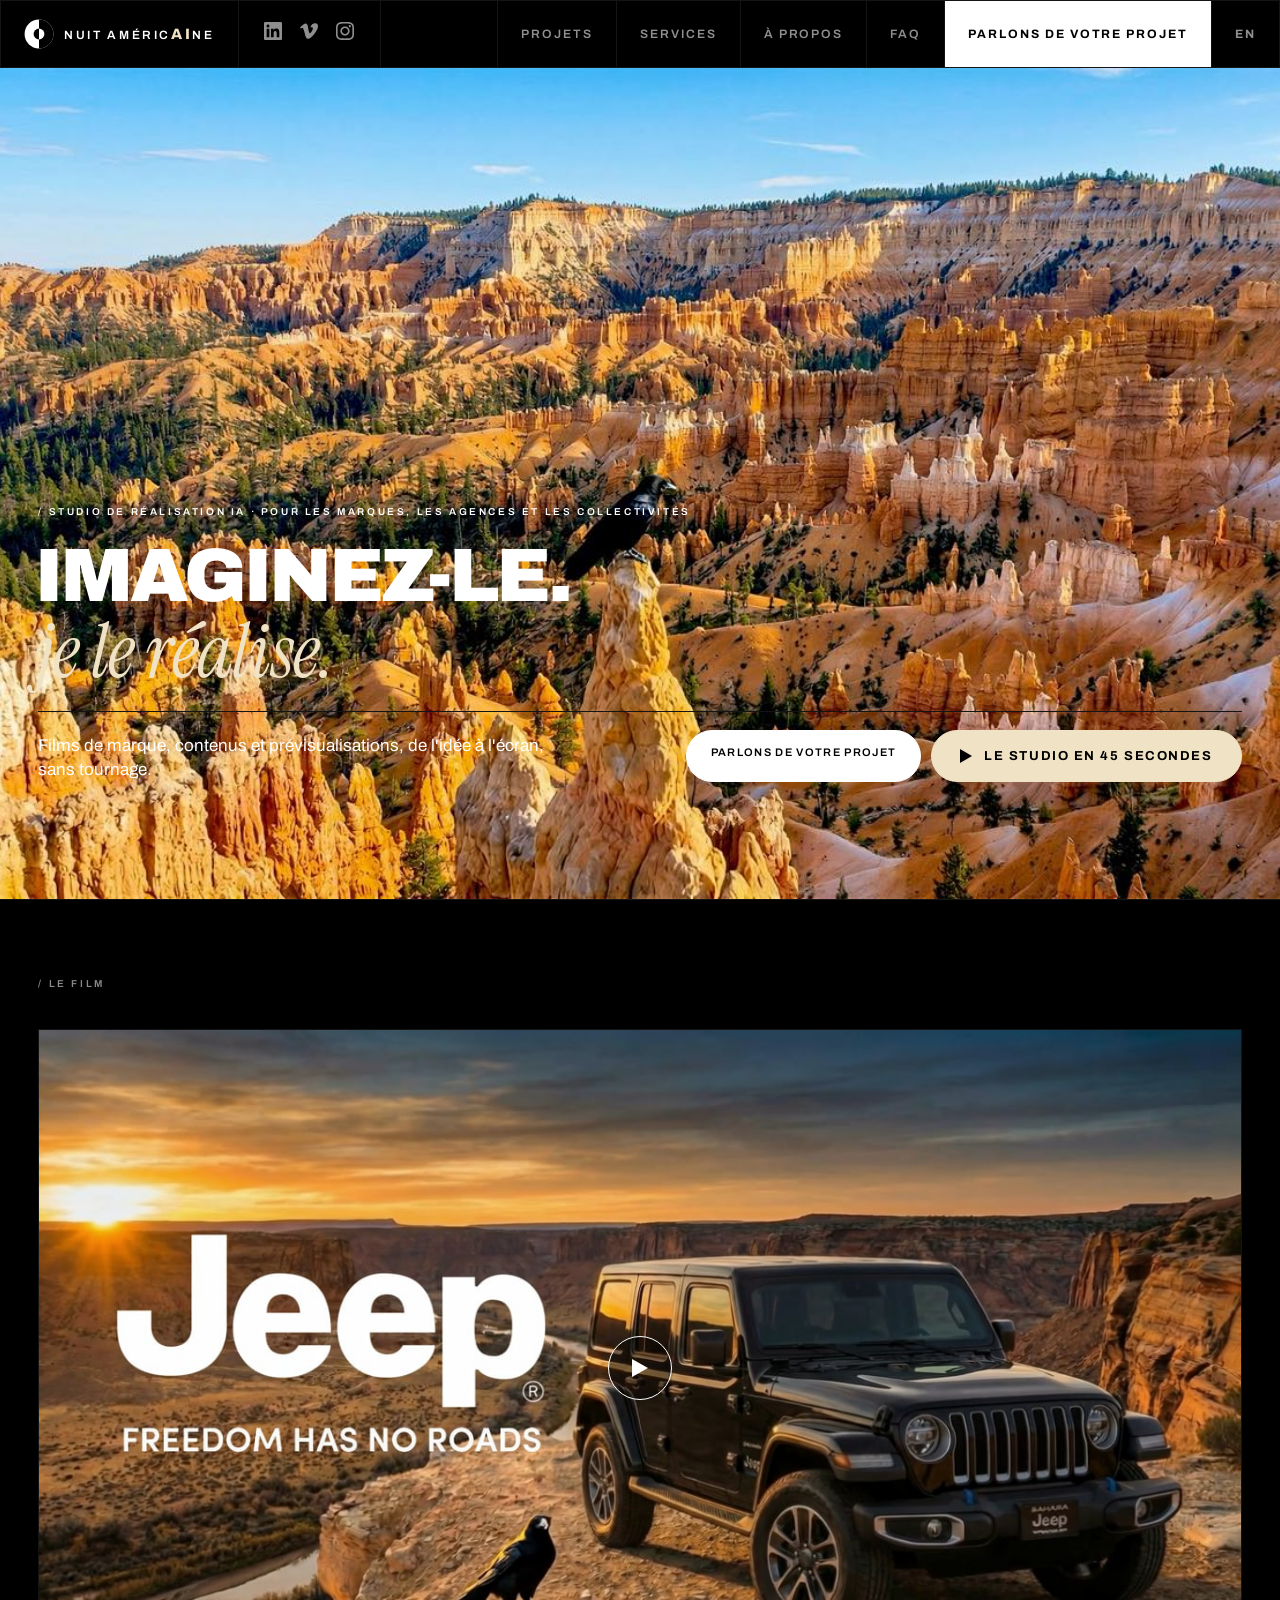
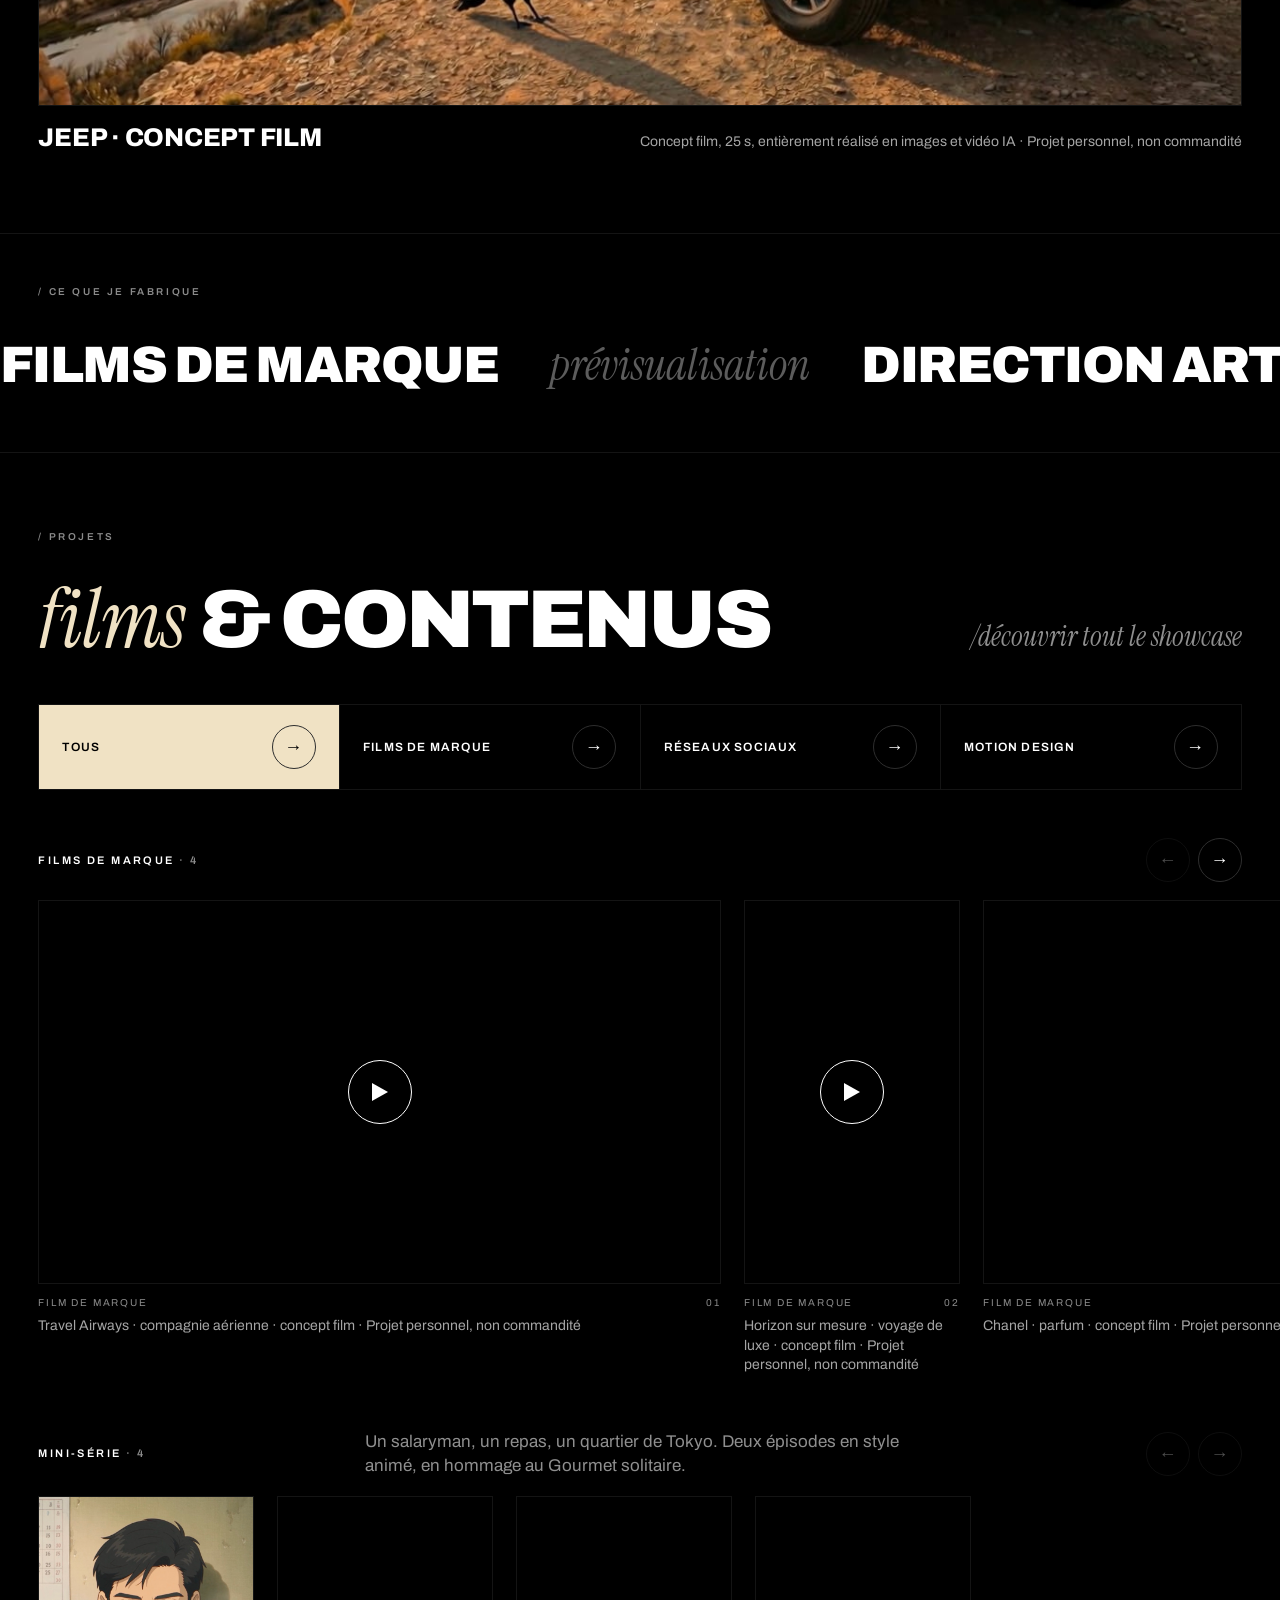
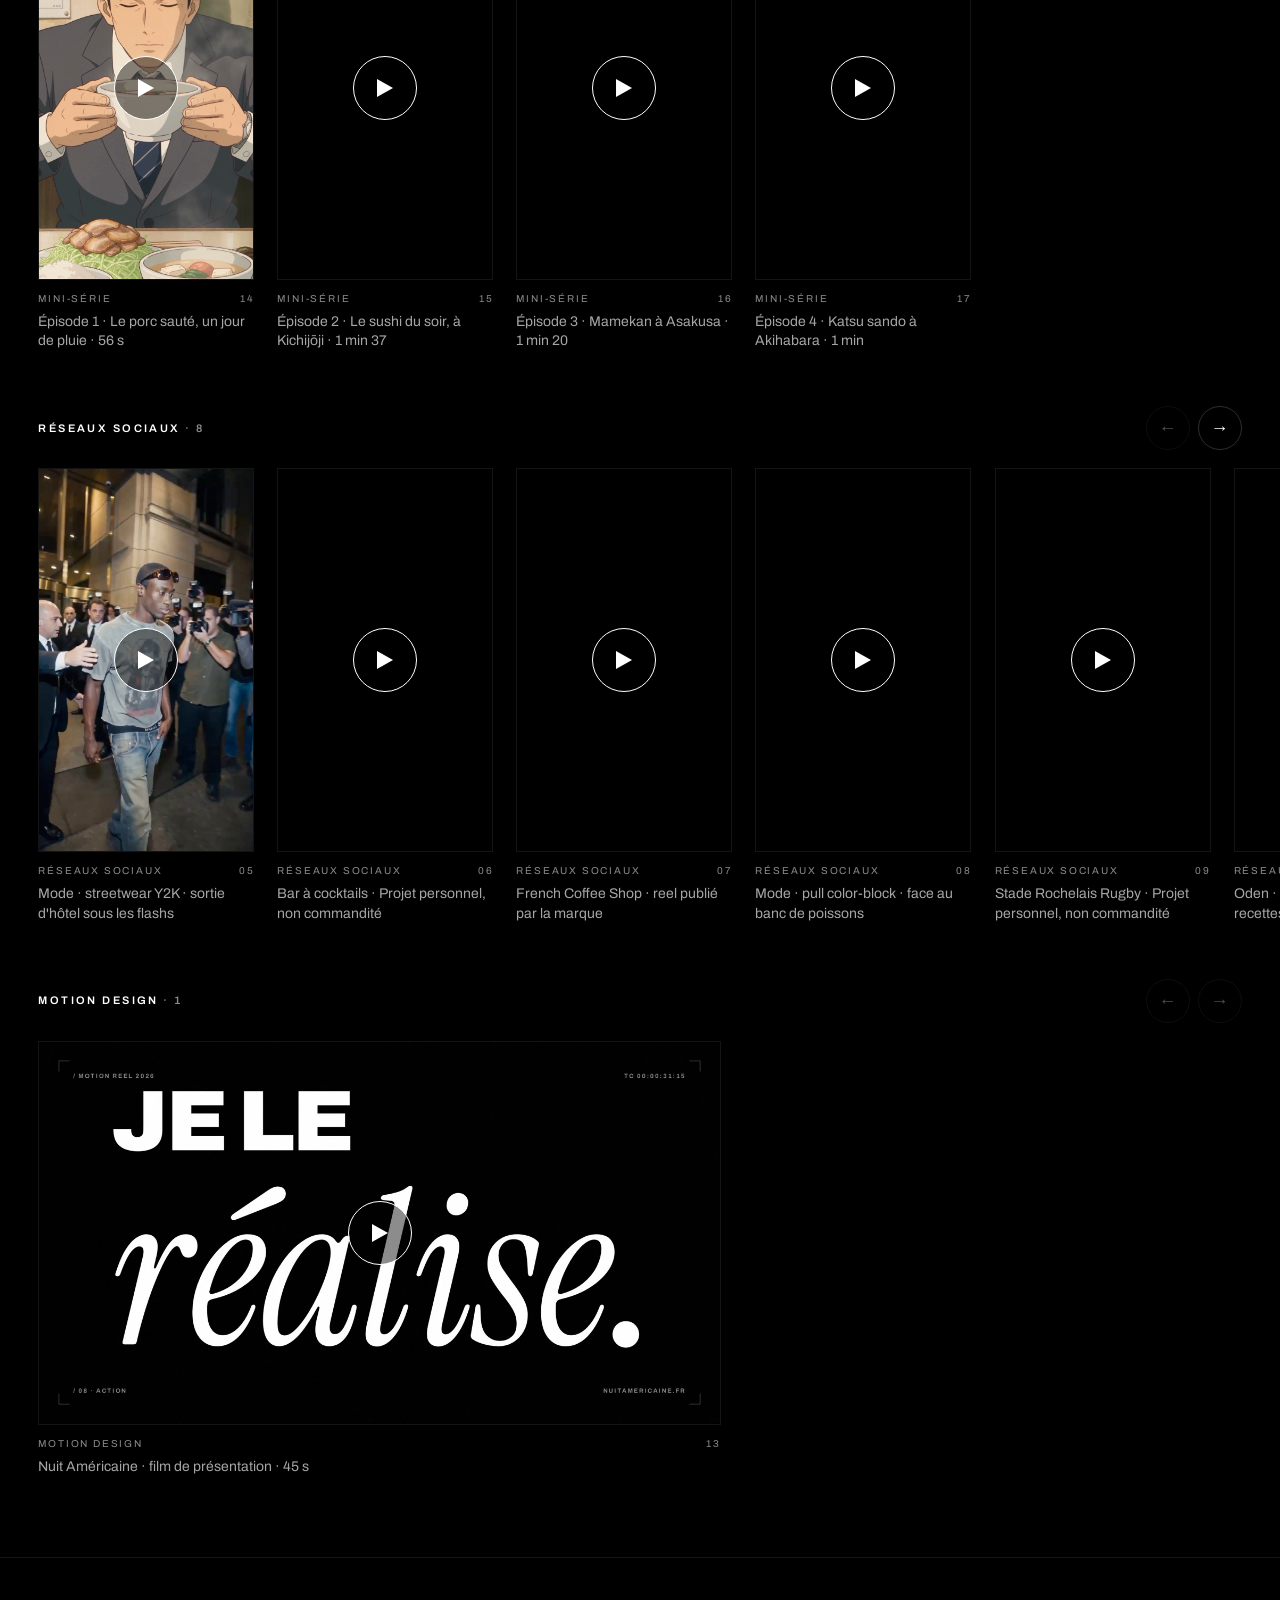
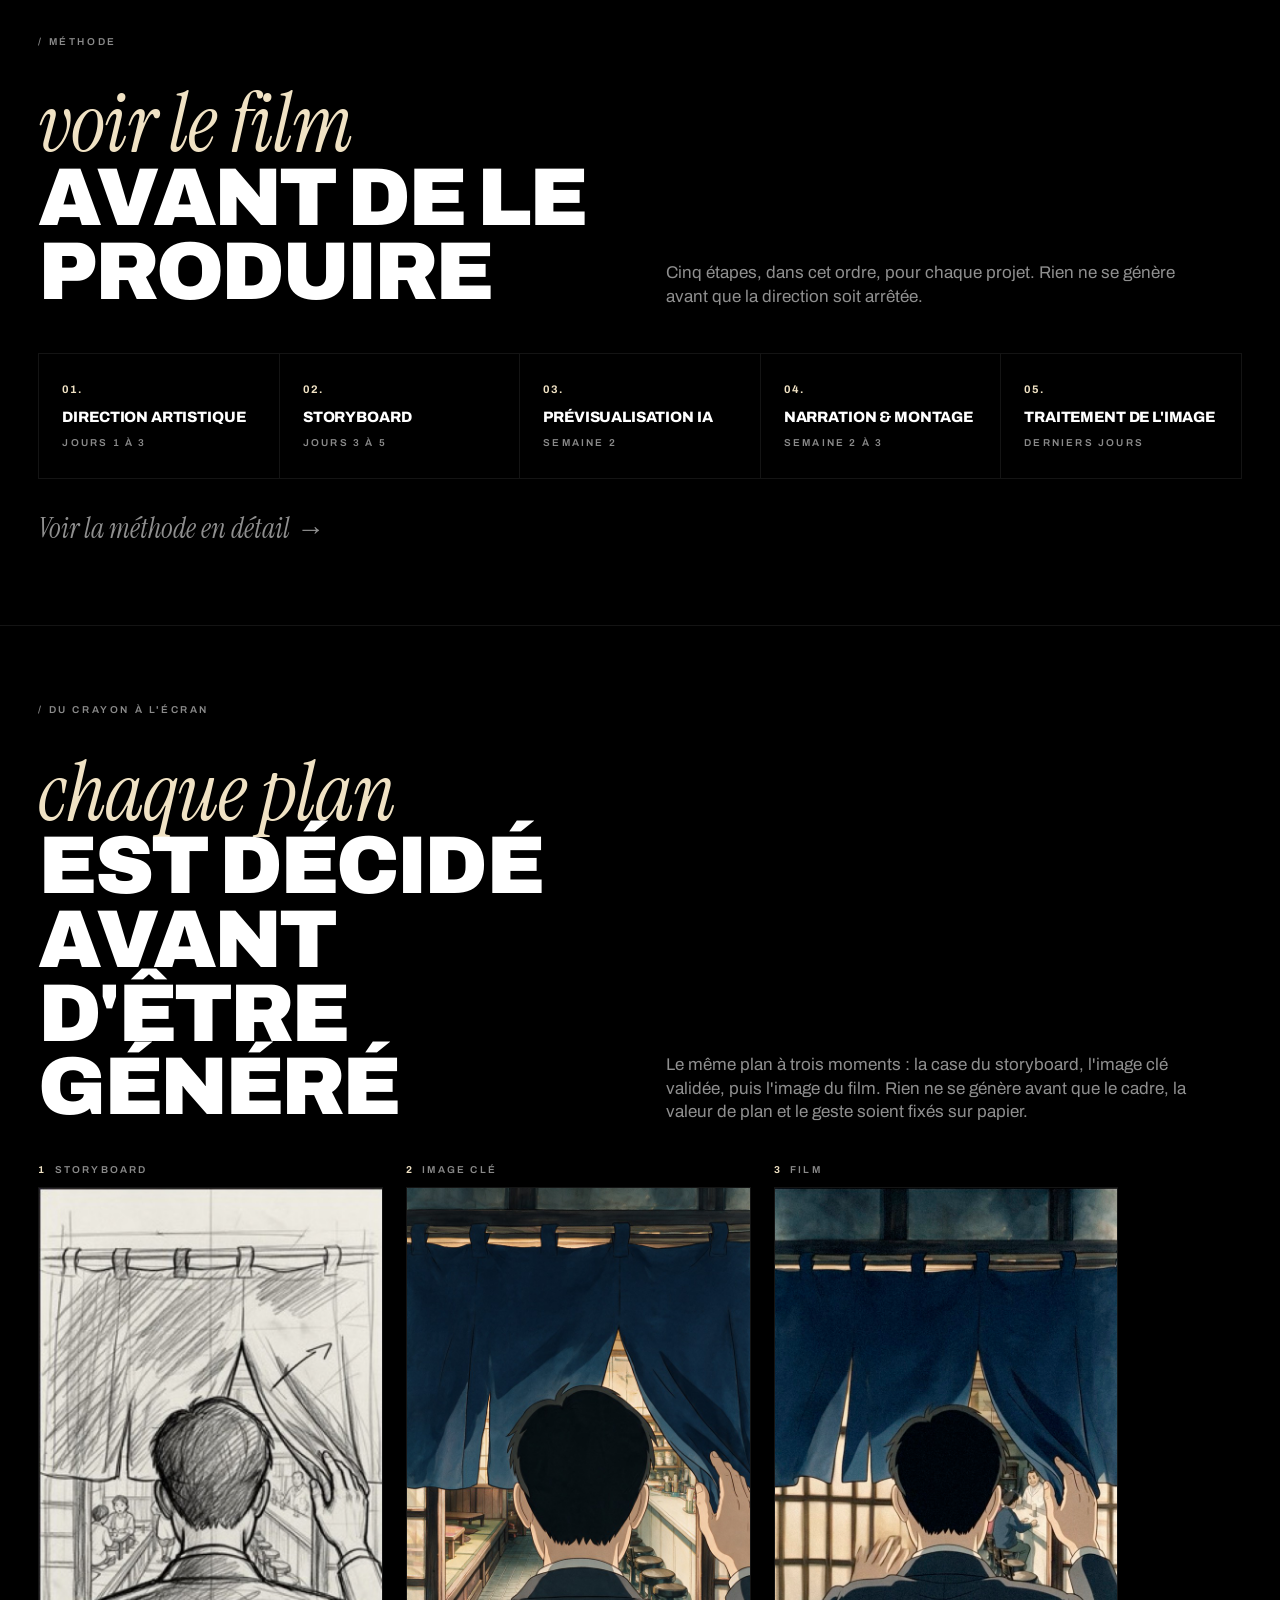
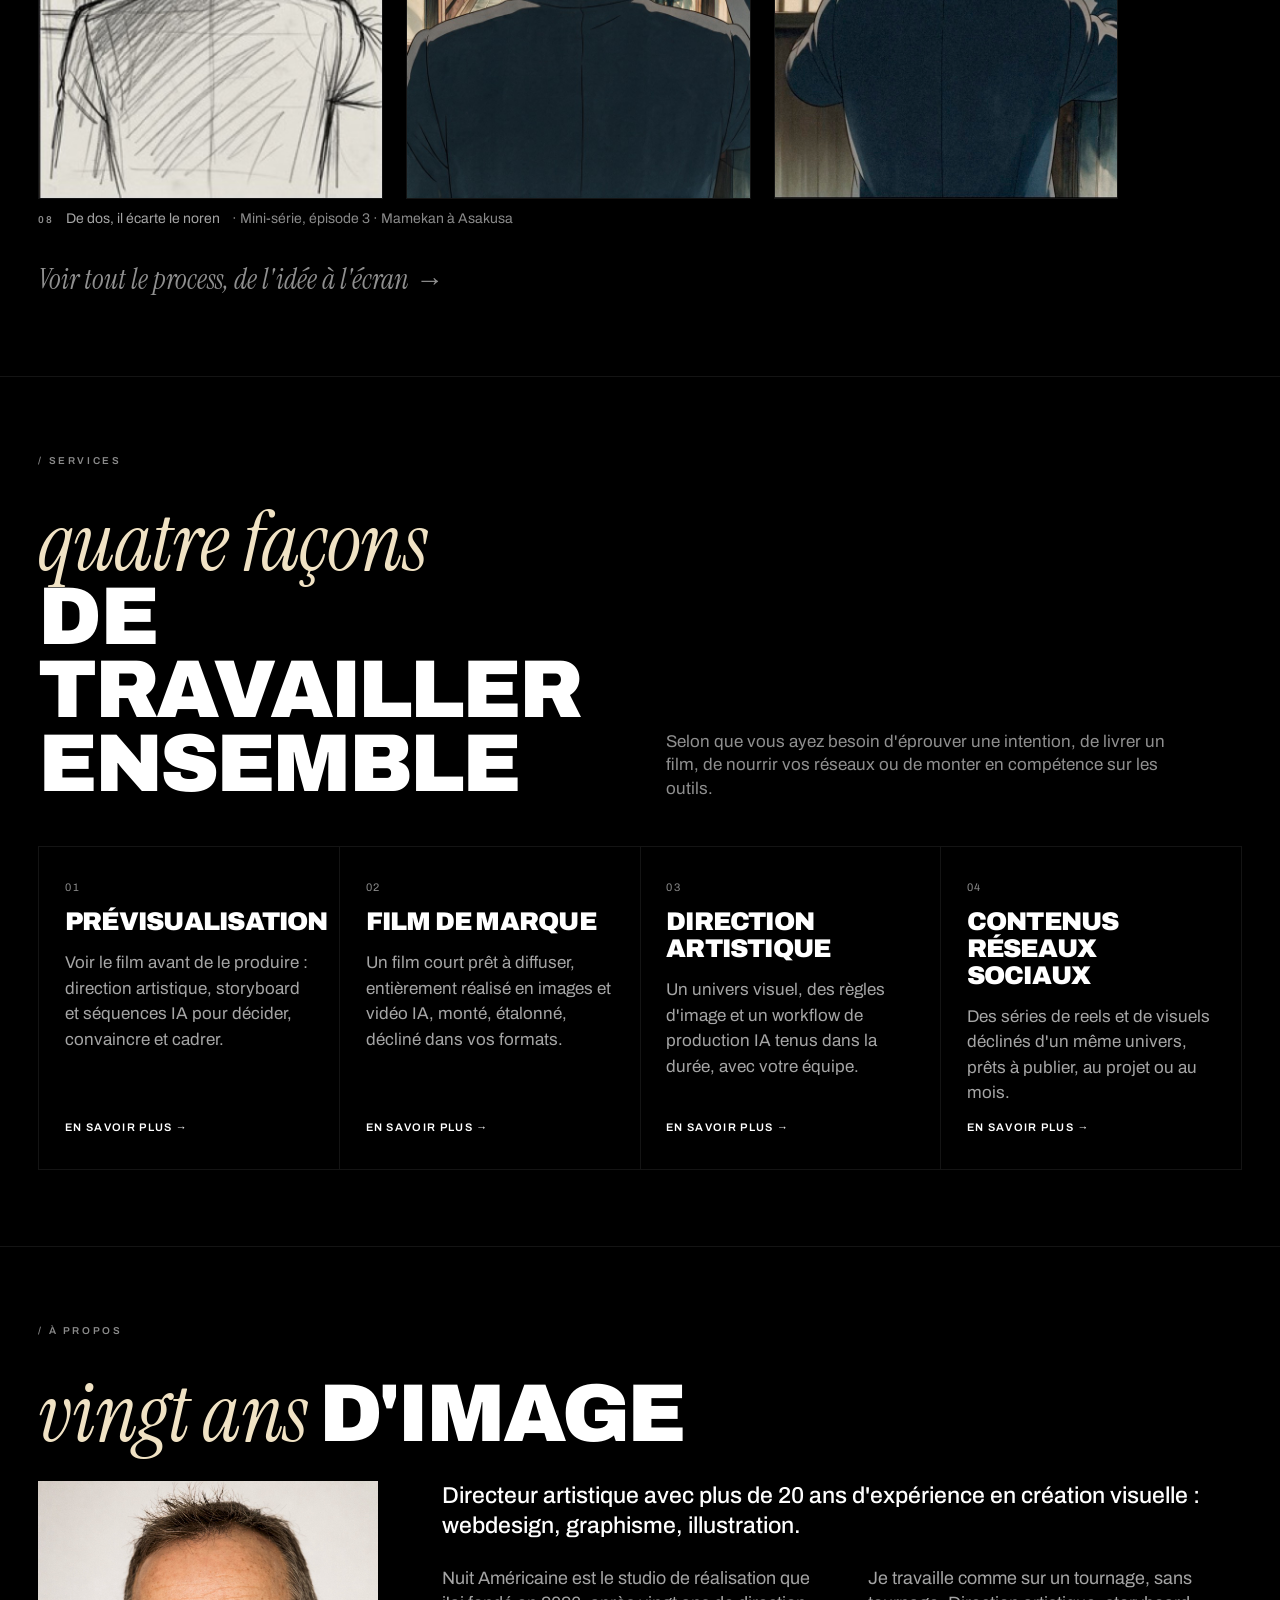
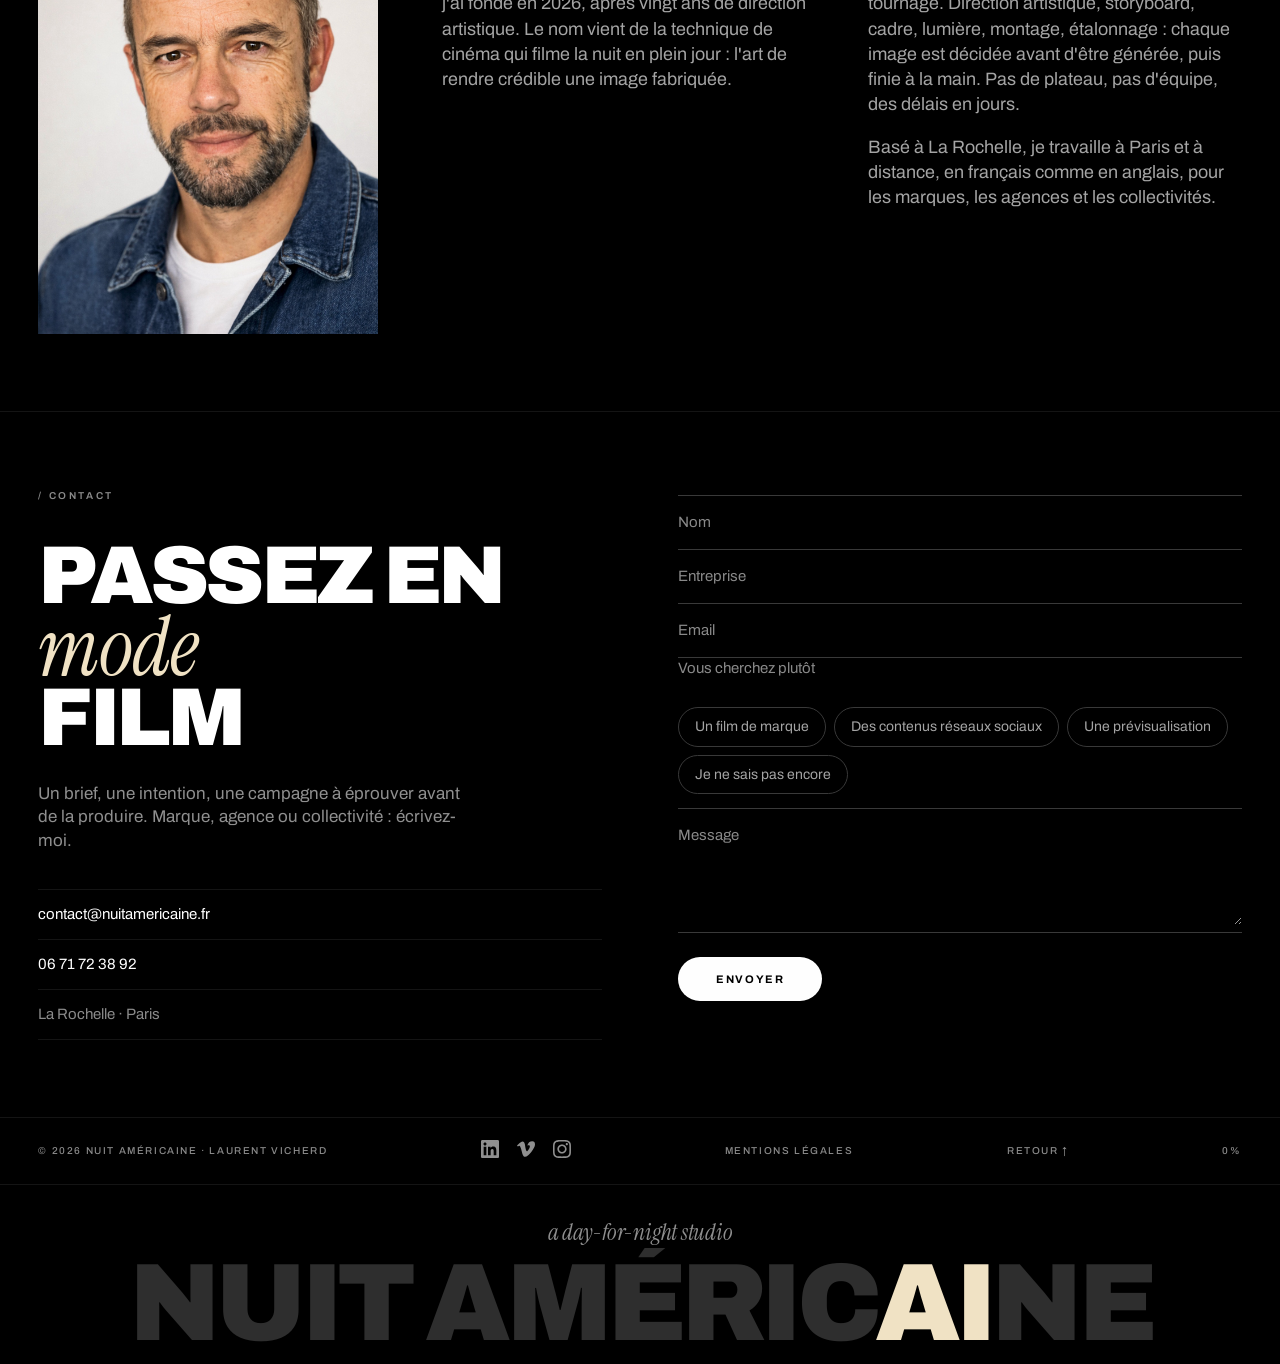
==== commit 1aae02f0: "Mise en ligne du 2026-11-02 09:45" ====
--- a/index.html
+++ b/index.html
@@ -1,4 +1,4 @@
 <!DOCTYPE html><html lang="fr" class="no-js"><head><meta charset="utf-8"><meta name="viewport" content="width=device-width, initial-scale=1"><meta name="theme-color" content="#000000"><meta name="author" content="Laurent Vicherd"><script>
       document.documentElement.classList.replace("no-js", "js");
     </script><link rel="icon" href="/favicon.svg" type="image/svg+xml"><link rel="apple-touch-icon" href="/apple-touch-icon.png"><link rel="sitemap" href="/sitemap-index.xml"><link rel="preload" href="/fonts/archivo-latin-wght-normal.woff2" as="font" type="font/woff2" crossorigin><link rel="preload" href="/fonts/instrument-serif-latin-400-italic.woff2" as="font" type="font/woff2" crossorigin><title>Nuit Américaine · Agence de création vidéo IA, par Laurent Vicherd</title><meta name="description" content="Nuit Américaine, agence de création vidéo IA, La Rochelle et Paris, dirigée par Laurent Vicherd, directeur artistique. Films de marque, contenus réseaux sociaux et prévisualisation, entièrement produits par l'IA."><link rel="canonical" href="https://nuitamericaine.fr/"><meta property="og:type" content="website"><meta property="og:site_name" content="Nuit Américaine · agence de création vidéo IA"><meta property="og:locale" content="fr_FR"><link rel="alternate" hreflang="fr" href="https://nuitamericaine.fr/"><link rel="alternate" hreflang="en" href="https://nuitamericaine.fr/en/"><link rel="alternate" hreflang="x-default" href="https://nuitamericaine.fr/"><meta property="og:title" content="Nuit Américaine · Agence de création vidéo IA, par Laurent Vicherd"><meta property="og:description" content="Nuit Américaine, agence de création vidéo IA, La Rochelle et Paris, dirigée par Laurent Vicherd, directeur artistique. Films de marque, contenus réseaux sociaux et prévisualisation, entièrement produits par l'IA."><meta property="og:url" content="https://nuitamericaine.fr/"><meta property="og:image" content="https://nuitamericaine.fr/images/og-image.jpg"><meta property="og:image:width" content="1200"><meta property="og:image:height" content="630"><meta property="og:image:alt" content="Nuit Américaine, agence de création vidéo IA · Laurent Vicherd, directeur artistique"><meta name="twitter:card" content="summary_large_image"><meta name="twitter:title" content="Nuit Américaine · Agence de création vidéo IA, par Laurent Vicherd"><meta name="twitter:description" content="Nuit Américaine, agence de création vidéo IA, La Rochelle et Paris, dirigée par Laurent Vicherd, directeur artistique. Films de marque, contenus réseaux sociaux et prévisualisation, entièrement produits par l'IA."><meta name="twitter:image" content="https://nuitamericaine.fr/images/og-image.jpg"><meta name="twitter:image:alt" content="Nuit Américaine, agence de création vidéo IA · Laurent Vicherd, directeur artistique"><script type="application/ld+json">{"@context":"https://schema.org","@type":["Organization","LocalBusiness"],"@id":"https://nuitamericaine.fr/#organization","name":"Nuit Américaine","alternateName":"Nuit Americaine","url":"https://nuitamericaine.fr","logo":"https://nuitamericaine.fr/icon-512.png","image":"https://nuitamericaine.fr/images/og-image.jpg","description":"Nuit Américaine, agence de création vidéo IA, La Rochelle et Paris, dirigée par Laurent Vicherd, directeur artistique. Films de marque, contenus réseaux sociaux et prévisualisation, entièrement produits par l'IA.","email":"contact@nuitamericaine.fr","telephone":"+33671723892","founder":{"@type":"Person","name":"Laurent Vicherd"},"address":{"@type":"PostalAddress","addressLocality":"La Rochelle","addressRegion":"Nouvelle-Aquitaine","addressCountry":"FR"},"areaServed":["La Rochelle","Paris","France","Europe"],"knowsLanguage":["fr","en"],"makesOffer":[{"@type":"Offer","itemOffered":{"@type":"Service","name":"Prévisualisation"}},{"@type":"Offer","itemOffered":{"@type":"Service","name":"Film de marque"}},{"@type":"Offer","itemOffered":{"@type":"Service","name":"Direction artistique"}},{"@type":"Offer","itemOffered":{"@type":"Service","name":"Contenus réseaux sociaux"}}],"sameAs":["https://www.linkedin.com/in/lvicherd/","https://vimeo.com/showcase/12160881","https://www.instagram.com/dreamer.anime/"]}</script><script type="application/ld+json">{"@context":"https://schema.org","@type":"Person","name":"Laurent Vicherd","jobTitle":"Directeur artistique, créateur vidéo IA et réalisateur","description":"Nuit Américaine, agence de création vidéo IA, La Rochelle et Paris, dirigée par Laurent Vicherd, directeur artistique. Films de marque, contenus réseaux sociaux et prévisualisation, entièrement produits par l'IA.","url":"https://nuitamericaine.fr","image":"https://nuitamericaine.fr/images/og-image.jpg","email":"mailto:contact@nuitamericaine.fr","telephone":"+33671723892","address":{"@type":"PostalAddress","addressLocality":"La Rochelle","addressRegion":"Nouvelle-Aquitaine","addressCountry":"FR"},"knowsLanguage":[{"@type":"Language","name":"Français","alternateName":"fr"},{"@type":"Language","name":"Anglais","alternateName":"en"}],"knowsAbout":["Direction artistique","Prévisualisation cinématographique","Vidéo générée par IA","Contenus réseaux sociaux","Motion design","Narration visuelle","Colorimétrie"],"worksFor":{"@id":"https://nuitamericaine.fr/#organization"},"sameAs":["https://www.linkedin.com/in/lvicherd/","https://vimeo.com/showcase/12160881","https://www.instagram.com/dreamer.anime/"]}</script><link rel="stylesheet" href="/_astro/Footer.DX5v9vsR.css"><link rel="stylesheet" href="/_astro/VideoSchema.EjF311_7.css"><style>._FJtSol{padding:var(--space-section-y) var(--space-section-x);border-bottom:var(--rule)}._LM-i7o{margin-bottom:var(--space-label);color:var(--c-text-meta);font-size:var(--fs-label-sm);letter-spacing:var(--ls-label-wide);text-transform:uppercase;font-weight:600}._RmPe41{gap:var(--space-gap);grid-template-columns:repeat(auto-fit,minmax(300px,1fr));align-items:end;margin-bottom:clamp(24px,3vw,40px);display:grid}._8kO7ox{max-width:1100px;font-size:var(--fs-h2-alt);letter-spacing:var(--ls-h2);font-weight:900;line-height:var(--lh-display);text-transform:uppercase}._2wJF0M{color:var(--c-accent);font-family:var(--font-serif);letter-spacing:var(--ls-serif);text-transform:lowercase;font-style:italic;font-weight:400}._IzQV4X{max-width:520px;color:var(--c-text-tertiary);font-size:var(--fs-body)}._d57tDG,._WR9BhF{gap:var(--space-gap-sm);grid-template-columns:repeat(3,1fr);max-width:1080px;display:grid}._d57tDG{margin-bottom:10px}._0mjghO{color:var(--c-text-meta);font-size:var(--fs-label-sm);letter-spacing:var(--ls-label);text-transform:uppercase;align-items:baseline;gap:8px;font-weight:600;display:flex}._vVRgnr{color:var(--c-accent);font-weight:700}._5RcgRW{margin:0 0 clamp(24px,3vw,40px)}._5RcgRW:last-of-type{margin-bottom:0}._F-tGew{aspect-ratio:9/16;border:var(--rule);object-fit:cover;background:var(--c-bg);width:100%;height:auto;display:block}._OWI5hS{max-width:1080px;color:var(--c-text-secondary);font-size:var(--fs-xs);flex-wrap:wrap;align-items:baseline;gap:12px;margin-top:10px;display:flex}._y6N9Il{color:var(--c-text-meta);font-size:var(--fs-label-sm);letter-spacing:var(--ls-label-mid);font-weight:600}._9H5wL-{color:var(--c-text-meta)}._SRtATu{color:var(--c-text-tertiary);font-family:var(--font-serif);font-size:var(--fs-showcase-link);transition:color var(--duration-hover) ease;margin-top:clamp(20px,2.4vw,32px);font-style:italic;display:inline-block}._SRtATu:hover,._SRtATu:focus-visible{color:var(--c-accent)}
-</style></head><body><a class="skip-link" href="#top">Aller au contenu</a><header class="_wbp8n1"><nav class="_0O6ddc" aria-label="Navigation principale"><a class="_5jztdh _KssVgu" href="#top"><svg class="_oegGxY" viewBox="0 0 100 100" aria-hidden="true" focusable="false"><defs><clipPath id="na-h"><rect x="50" y="0" width="50" height="100"></rect></clipPath></defs><circle cx="50" cy="50" r="48" fill="#fff"></circle><circle cx="50" cy="50" r="48" fill="#000" clip-path="url(#na-h)"></circle><circle cx="50" cy="50" r="18" fill="#000"></circle><circle cx="50" cy="50" r="18" fill="#fff" clip-path="url(#na-h)"></circle></svg><span class="_LylGI-">Nuit Améric<span class="_NhfbE0">ai</span>ne</span><span class="visually-hidden">, retour en haut de page</span></a><span class="_5jztdh _innQ03"><ul class="_6sXvDL" aria-label="Réseaux et profils"><li><a class="_XAW3bi" href="https://www.linkedin.com/in/lvicherd/" target="_blank" rel="noopener"><svg class="_UkfkSz" viewBox="0 0 24 24" aria-hidden="true" focusable="false"><path fill="currentColor" d="M20.447 20.452h-3.554v-5.569c0-1.328-.027-3.037-1.852-3.037-1.853 0-2.136 1.445-2.136 2.939v5.667H9.351V9h3.414v1.561h.046c.477-.9 1.637-1.85 3.37-1.85 3.601 0 4.267 2.37 4.267 5.455v6.286zM5.337 7.433c-1.144 0-2.063-.926-2.063-2.065 0-1.138.92-2.063 2.063-2.063 1.14 0 2.064.925 2.064 2.063 0 1.139-.925 2.065-2.064 2.065zm1.782 13.019H3.555V9h3.564v11.452zM22.225 0H1.771C.792 0 0 .774 0 1.729v20.542C0 23.227.792 24 1.771 24h20.451C23.2 24 24 23.227 24 22.271V1.729C24 .774 23.2 0 22.222 0h.003z"></path></svg><span class="visually-hidden">LinkedIn</span><span class="visually-hidden">(nouvelle fenêtre)</span></a></li><li><a class="_XAW3bi" href="https://vimeo.com/showcase/12160881" target="_blank" rel="noopener"><svg class="_UkfkSz" viewBox="0 0 24 24" aria-hidden="true" focusable="false"><path fill="currentColor" d="M23.9765 6.4168c-.105 2.338-1.739 5.5429-4.894 9.6088-3.2679 4.247-6.0258 6.3699-8.2898 6.3699-1.409 0-2.578-1.294-3.553-3.881l-1.9179-7.1138c-.719-2.584-1.488-3.878-2.312-3.878-.179 0-.806.378-1.881 1.132l-1.129-1.457a315.06 315.06 0 0 0 3.501-3.1279c1.579-1.368 2.765-2.085 3.554-2.159 1.867-.18 3.016 1.1 3.447 3.838.465 2.953.789 4.789.971 5.507.539 2.45 1.131 3.674 1.776 3.674.502 0 1.256-.796 2.265-2.385 1.004-1.589 1.54-2.797 1.612-3.628.144-1.371-.395-2.061-1.614-2.061-.574 0-1.167.121-1.777.391 1.186-3.868 3.434-5.757 6.762-5.637 2.473.06 3.628 1.664 3.493 4.797l-.013.01z"></path></svg><span class="visually-hidden">Vimeo</span><span class="visually-hidden">(nouvelle fenêtre)</span></a></li><li><a class="_XAW3bi" href="https://www.instagram.com/dreamer.anime/" target="_blank" rel="noopener"><svg class="_UkfkSz" viewBox="0 0 24 24" aria-hidden="true" focusable="false"><path fill="currentColor" d="M12 0C8.74 0 8.333.015 7.053.072 5.775.132 4.905.333 4.14.63c-.789.306-1.459.717-2.126 1.384S.935 3.35.63 4.14C.333 4.905.131 5.775.072 7.053.012 8.333 0 8.74 0 12s.015 3.667.072 4.947c.06 1.277.261 2.148.558 2.913.306.788.717 1.459 1.384 2.126.667.666 1.336 1.079 2.126 1.384.766.296 1.636.499 2.913.558C8.333 23.988 8.74 24 12 24s3.667-.015 4.947-.072c1.277-.06 2.148-.262 2.913-.558.788-.306 1.459-.718 2.126-1.384.666-.667 1.079-1.335 1.384-2.126.296-.765.499-1.636.558-2.913.06-1.28.072-1.687.072-4.947s-.015-3.667-.072-4.947c-.06-1.277-.262-2.149-.558-2.913-.306-.789-.718-1.459-1.384-2.126C21.319 1.347 20.651.935 19.86.63c-.765-.297-1.636-.499-2.913-.558C15.667.012 15.26 0 12 0zm0 2.16c3.203 0 3.585.016 4.85.071 1.17.055 1.805.249 2.227.415.562.217.96.477 1.382.896.419.42.679.819.896 1.381.164.422.36 1.057.413 2.227.057 1.266.07 1.646.07 4.85s-.015 3.585-.074 4.85c-.061 1.17-.256 1.805-.421 2.227-.224.562-.479.96-.899 1.382-.419.419-.824.679-1.38.896-.42.164-1.065.36-2.235.413-1.274.057-1.649.07-4.859.07-3.211 0-3.586-.015-4.859-.074-1.171-.061-1.816-.256-2.236-.421-.569-.224-.96-.479-1.379-.899-.421-.419-.69-.824-.9-1.38-.165-.42-.359-1.065-.42-2.235-.045-1.26-.061-1.649-.061-4.844 0-3.196.016-3.586.061-4.861.061-1.17.255-1.814.42-2.234.21-.57.479-.96.9-1.381.419-.419.81-.689 1.379-.898.42-.166 1.051-.361 2.221-.421 1.275-.045 1.65-.06 4.859-.06l.045.03zm0 3.678c-3.405 0-6.162 2.76-6.162 6.162 0 3.405 2.76 6.162 6.162 6.162 3.405 0 6.162-2.76 6.162-6.162 0-3.405-2.76-6.162-6.162-6.162zM12 16c-2.21 0-4-1.79-4-4s1.79-4 4-4 4 1.79 4 4-1.79 4-4 4zm7.846-10.405c0 .795-.646 1.44-1.44 1.44-.795 0-1.44-.646-1.44-1.44 0-.794.646-1.439 1.44-1.439.793-.001 1.44.645 1.44 1.439z"></path></svg><span class="visually-hidden">Instagram</span><span class="visually-hidden">(nouvelle fenêtre)</span></a></li></ul></span><span class="_5jztdh _wGS1Yd" aria-hidden="true"></span><span class="_5jztdh _672JQn"><a class="_-FFBN1" href="#projets">Projets</a></span><span class="_5jztdh _672JQn"><a class="_-FFBN1" href="/services">Services</a></span><span class="_5jztdh _672JQn"><a class="_-FFBN1" href="#apropos">À propos</a></span><span class="_5jztdh _672JQn"><a class="_-FFBN1" href="/services#faq">FAQ</a></span><span class="_5jztdh _gAZI0k"><a class="_b3pAGg" href="#contact">Parlons de votre projet</a></span><span class="_5jztdh _28Ge5Y"><a class="_ID6BMH" href="/en/" lang="en" hreflang="en">EN</a></span></nav></header><main><section class="_EOciAQ" id="top"><div class="_E2s0Wj" aria-hidden="true"><video class="_4njW0q" data-hero-video poster="/images/hero-poster.jpg" muted loop playsinline preload="metadata" tabindex="-1"><source src="/videos/hero.mp4" type="video/mp4"></video></div><p class="_DRItm-" data-reveal>/ Studio de réalisation IA · pour les marques, les agences et les collectivités</p><h1 class="_-aDW0U" data-reveal>Imaginez-le.<br><span class="_s-t-P8">je le réalise.</span></h1><div class="_HkXryt" data-reveal><p class="_ezBkP9">Films de marque, contenus et prévisualisations, de l&#39;idée à l&#39;écran, sans tournage.</p><div class="_1n6pRi"><a class="_N9rGZK _R1KWrd" href="#contact">Parlons de votre projet</a><a class="_N9rGZK _MfQy-w" href="#film-studio" data-play-studio><svg class="_RhfrwD" width="12" height="14" viewBox="0 0 12 14" fill="currentColor" aria-hidden="true"><path d="M0 0L12 7L0 14Z"></path></svg>Le studio en 45 secondes</a></div></div></section><section class="_SEMcE3" aria-labelledby="film-titre"><p class="_TMqPRM" data-reveal>/ Le film</p><div class="_PsSI9Y" data-reveal><button class="_bNBcaM" type="button" data-video-facade data-video-id="1176150664" data-video-title="Jeep · concept film" aria-label="Lire le film Jeep · concept film sur Vimeo"><img class="_WXocgA" src="/images/posters/video-04.jpg" alt="Image d'ouverture du concept film Jeep : un 4x4 au bord d'un canyon au soleil couchant." width="1280" height="720" decoding="async"><span class="_K4FplE" aria-hidden="true"><svg width="16" height="18" viewBox="0 0 16 18" fill="currentColor"><path d="M0 0L16 9L0 18Z"></path></svg></span></button><noscript><a class="_5IlY3P" href="https://vimeo.com/1176150664" target="_blank" rel="noopener"><img class="_WXocgA" src="/images/posters/video-04.jpg" alt="Image d'ouverture du concept film Jeep : un 4x4 au bord d'un canyon au soleil couchant." width="1280" height="720"><span class="_lrZxmO">Vimeo ↗</span></a></noscript></div><div class="_QE5AT4" data-reveal><h2 class="_oQU0Nr" id="film-titre">Jeep · concept film</h2><p class="_DXHihj">Concept film, 25 s, entièrement réalisé en images et vidéo IA · Projet personnel, non commandité</p></div></section><section class="_0sg8S0" aria-label="Ce que je fabrique"><p class="_gAsKgn">/ Ce que je fabrique</p><div class="_cw5gLJ"><div class="_ScFVD5"><span class="_ceEhWp">Films de marque</span><span class="_aMwuZ1">prévisualisation</span><span class="_ceEhWp">Direction artistique</span><span class="_aMwuZ1">motion design</span><span class="_ceEhWp">Narration visuelle</span><span class="_aMwuZ1">colorimétrie</span><span class="_ceEhWp">Contenus réseaux sociaux</span><span class="_aMwuZ1">reels &amp; séries</span></div><div class="_ScFVD5" aria-hidden="true"><span class="_ceEhWp">Films de marque</span><span class="_aMwuZ1">prévisualisation</span><span class="_ceEhWp">Direction artistique</span><span class="_aMwuZ1">motion design</span><span class="_ceEhWp">Narration visuelle</span><span class="_aMwuZ1">colorimétrie</span><span class="_ceEhWp">Contenus réseaux sociaux</span><span class="_aMwuZ1">reels &amp; séries</span></div></div></section><section class="_XnP-DE" id="projets" data-projects><p class="_xaM4bd" data-reveal>/ Projets</p><div class="_LKcLnQ" data-reveal><h2 class="_h4AxAI"><span class="_HndAAG">films</span> &amp; contenus</h2><a class="_Z-y7u-" href="https://vimeo.com/showcase/12160881" target="_blank" rel="noopener">/découvrir tout le showcase <span class="visually-hidden">(nouvelle fenêtre)</span></a></div><ul class="ruled-grid _-sAWyq" aria-label="Filtrer les contenus par catégorie" data-reveal><li class="ruled-cell _ffMfDf"><button class="_nqh50D" type="button" data-filter="tous" data-filter-label="Tous" aria-pressed="true"><span>Tous</span><span class="_gTnR7n" aria-hidden="true">→</span></button></li><li class="ruled-cell _ffMfDf"><button class="_nqh50D" type="button" data-filter="films-de-marque" data-filter-label="Films de marque" aria-pressed="false"><span>Films de marque</span><span class="_gTnR7n" aria-hidden="true">→</span></button></li><li class="ruled-cell _ffMfDf"><button class="_nqh50D" type="button" data-filter="reseaux-sociaux" data-filter-label="Réseaux sociaux" aria-pressed="false"><span>Réseaux sociaux</span><span class="_gTnR7n" aria-hidden="true">→</span></button></li><li class="ruled-cell _ffMfDf"><button class="_nqh50D" type="button" data-filter="motion-design" data-filter-label="Motion design" aria-pressed="false"><span>Motion design</span><span class="_gTnR7n" aria-hidden="true">→</span></button></li></ul><p class="visually-hidden" data-filter-status aria-live="polite"></p><div class="_xYwr3K" data-carousel data-reveal><div class="_NORXC7"><p class="_hjZiLB" id="bandeau-films">Films de marque<span class="_Fj1w9S" aria-hidden="true"> · 4</span></p><div class="_FFjGPI"><button class="_gTnR7n" type="button" data-carousel-prev aria-label="Films de marque : précédents">←</button><button class="_gTnR7n" type="button" data-carousel-next aria-label="Films de marque : suivants">→</button></div></div><div class="_KVOR9C" data-carousel-track tabindex="0" role="region" aria-labelledby="bandeau-films"><div data-categories="films-de-marque" data-orientation="landscape"><div class="_p1DOcI"><button class="_bNBcaM" type="button" data-video-facade data-video-id="1174697975" data-video-title="Travel Airways · concept film" aria-label="Lire le Film de marque 01 sur Vimeo"><img class="_WXocgA" src="/images/posters/video-01.jpg" alt="Image d'ouverture du concept film Travel Airways." width="1280" height="720" loading="lazy" decoding="async"><span class="_K4FplE" aria-hidden="true"><svg width="16" height="18" viewBox="0 0 16 18" fill="currentColor"><path d="M0 0L16 9L0 18Z"></path></svg></span></button><noscript><a class="_5IlY3P" href="https://vimeo.com/1174697975" target="_blank" rel="noopener"><img class="_WXocgA" src="/images/posters/video-01.jpg" alt="Image d'ouverture du concept film Travel Airways." width="1280" height="720"><span class="_lrZxmO">Lire le Film de marque 01 sur Vimeo ↗</span></a></noscript></div><p class="_GtajoO"><span>Film de marque</span><span>01</span></p><p class="_srpc16">Travel Airways · compagnie aérienne · concept film · Projet personnel, non commandité</p></div><div data-categories="films-de-marque" data-orientation="portrait"><div class="_p1DOcI _r8mpt8"><button class="_bNBcaM" type="button" data-video-facade data-video-id="1174701593" data-video-title="Horizon sur mesure · voyage de luxe, concept film" aria-label="Lire le Film de marque 02 sur Vimeo"><img class="_WXocgA" src="/images/posters/video-02.jpg" alt="Un couple assis devant les coupoles bleues de Santorin, au-dessus de la mer." width="720" height="1280" loading="lazy" decoding="async"><span class="_K4FplE" aria-hidden="true"><svg width="16" height="18" viewBox="0 0 16 18" fill="currentColor"><path d="M0 0L16 9L0 18Z"></path></svg></span></button><noscript><a class="_5IlY3P" href="https://vimeo.com/1174701593" target="_blank" rel="noopener"><img class="_WXocgA" src="/images/posters/video-02.jpg" alt="Un couple assis devant les coupoles bleues de Santorin, au-dessus de la mer." width="720" height="1280"><span class="_lrZxmO">Lire le Film de marque 02 sur Vimeo ↗</span></a></noscript></div><p class="_GtajoO"><span>Film de marque</span><span>02</span></p><p class="_srpc16">Horizon sur mesure · voyage de luxe · concept film · Projet personnel, non commandité</p></div><div data-categories="films-de-marque" data-orientation="landscape"><div class="_p1DOcI"><button class="_bNBcaM" type="button" data-video-facade data-video-id="1189665061" data-video-title="Chanel · parfum, concept film" aria-label="Lire le Film de marque 03 sur Vimeo"><img class="_WXocgA" src="/images/posters/video-03.jpg" alt="Image d'ouverture du concept film parfum." width="1280" height="720" loading="lazy" decoding="async"><span class="_K4FplE" aria-hidden="true"><svg width="16" height="18" viewBox="0 0 16 18" fill="currentColor"><path d="M0 0L16 9L0 18Z"></path></svg></span></button><noscript><a class="_5IlY3P" href="https://vimeo.com/1189665061" target="_blank" rel="noopener"><img class="_WXocgA" src="/images/posters/video-03.jpg" alt="Image d'ouverture du concept film parfum." width="1280" height="720"><span class="_lrZxmO">Lire le Film de marque 03 sur Vimeo ↗</span></a></noscript></div><p class="_GtajoO"><span>Film de marque</span><span>03</span></p><p class="_srpc16">Chanel · parfum · concept film · Projet personnel, non commandité</p></div><div data-categories="films-de-marque" data-orientation="landscape"><div class="_p1DOcI"><button class="_bNBcaM" type="button" data-video-facade data-video-id="1176150664" data-video-title="Jeep · concept film" aria-label="Lire le Film de marque 04 sur Vimeo"><img class="_WXocgA" src="/images/posters/video-04.jpg" alt="Image d'ouverture du concept film Jeep." width="1280" height="720" loading="lazy" decoding="async"><span class="_K4FplE" aria-hidden="true"><svg width="16" height="18" viewBox="0 0 16 18" fill="currentColor"><path d="M0 0L16 9L0 18Z"></path></svg></span></button><noscript><a class="_5IlY3P" href="https://vimeo.com/1176150664" target="_blank" rel="noopener"><img class="_WXocgA" src="/images/posters/video-04.jpg" alt="Image d'ouverture du concept film Jeep." width="1280" height="720"><span class="_lrZxmO">Lire le Film de marque 04 sur Vimeo ↗</span></a></noscript></div><p class="_GtajoO"><span>Film de marque</span><span>04</span></p><p class="_srpc16">Jeep · automobile · concept film · Projet personnel, non commandité</p></div></div></div><div class="_xYwr3K" id="film-serie" data-carousel data-reveal><div class="_NORXC7"><p class="_hjZiLB" id="bandeau-serie">Mini-série<span class="_Fj1w9S" aria-hidden="true"> · 3</span></p><p class="_D--mUl">Un salaryman, un repas, un quartier de Tokyo. Deux épisodes en style animé, en hommage au Gourmet solitaire.</p><div class="_FFjGPI"><button class="_gTnR7n" type="button" data-carousel-prev aria-label="Mini-série : précédents">←</button><button class="_gTnR7n" type="button" data-carousel-next aria-label="Mini-série : suivants">→</button></div></div><div class="_KVOR9C" data-carousel-track tabindex="0" role="region" aria-labelledby="bandeau-serie"><div data-categories="reseaux-sociaux" data-orientation="portrait"><div class="_p1DOcI _r8mpt8"><button class="_bNBcaM" type="button" data-video-facade data-video-src="/videos/serie/serie-01-porc-saute.mp4" data-video-title="Épisode 1 · Le porc sauté, un jour de pluie" aria-label="Lire la vidéo « Épisode 1 · Le porc sauté, un jour de pluie · 56 s »"><img class="_WXocgA" src="/images/posters/serie-01-porc-saute.jpg" alt="Un homme en costume, les yeux fermés, tient un bol fumant à deux mains dans une petite cantine, style animé." width="720" height="1280" loading="lazy" decoding="async"><span class="_K4FplE" aria-hidden="true"><svg width="16" height="18" viewBox="0 0 16 18" fill="currentColor"><path d="M0 0L16 9L0 18Z"></path></svg></span></button><noscript><a class="_5IlY3P" href="/videos/serie/serie-01-porc-saute.mp4" target="_blank" rel="noopener"><img class="_WXocgA" src="/images/posters/serie-01-porc-saute.jpg" alt="Un homme en costume, les yeux fermés, tient un bol fumant à deux mains dans une petite cantine, style animé." width="720" height="1280"><span class="_lrZxmO">Lire la vidéo « Épisode 1 · Le porc sauté, un jour de pluie · 56 s » ↗</span></a></noscript></div><p class="_GtajoO"><span>Mini-série</span><span>14</span></p><p class="_srpc16">Épisode 1 · Le porc sauté, un jour de pluie · 56 s</p></div><div data-categories="reseaux-sociaux" data-orientation="portrait"><div class="_p1DOcI _r8mpt8"><button class="_bNBcaM" type="button" data-video-facade data-video-src="/videos/serie/serie-02-sushi-kichijoji.mp4" data-video-title="Épisode 2 · Le sushi du soir, à Kichijōji" aria-label="Lire la vidéo « Épisode 2 · Le sushi du soir, à Kichijōji · 1 min 37 »"><img class="_WXocgA" src="/images/posters/serie-02-sushi-kichijoji.jpg" alt="Des sushis au thon et au saumon défilent sur un tapis roulant, style animé." width="720" height="1280" loading="lazy" decoding="async"><span class="_K4FplE" aria-hidden="true"><svg width="16" height="18" viewBox="0 0 16 18" fill="currentColor"><path d="M0 0L16 9L0 18Z"></path></svg></span></button><noscript><a class="_5IlY3P" href="/videos/serie/serie-02-sushi-kichijoji.mp4" target="_blank" rel="noopener"><img class="_WXocgA" src="/images/posters/serie-02-sushi-kichijoji.jpg" alt="Des sushis au thon et au saumon défilent sur un tapis roulant, style animé." width="720" height="1280"><span class="_lrZxmO">Lire la vidéo « Épisode 2 · Le sushi du soir, à Kichijōji · 1 min 37 » ↗</span></a></noscript></div><p class="_GtajoO"><span>Mini-série</span><span>15</span></p><p class="_srpc16">Épisode 2 · Le sushi du soir, à Kichijōji · 1 min 37</p></div><div data-categories="reseaux-sociaux" data-orientation="portrait"><div class="_p1DOcI _r8mpt8"><button class="_bNBcaM" type="button" data-video-facade data-video-src="/videos/serie/serie-03-mamekan-asakusa.mp4" data-video-title="Épisode 3 · Mamekan à Asakusa" aria-label="Lire la vidéo « Épisode 3 · Mamekan à Asakusa · 1 min 20 »"><img class="_WXocgA" src="/images/posters/serie-03-mamekan-asakusa.jpg" alt="Kenji attablé au comptoir d'une pâtisserie d'Asakusa, style animé." width="720" height="1280" loading="lazy" decoding="async"><span class="_K4FplE" aria-hidden="true"><svg width="16" height="18" viewBox="0 0 16 18" fill="currentColor"><path d="M0 0L16 9L0 18Z"></path></svg></span></button><noscript><a class="_5IlY3P" href="/videos/serie/serie-03-mamekan-asakusa.mp4" target="_blank" rel="noopener"><img class="_WXocgA" src="/images/posters/serie-03-mamekan-asakusa.jpg" alt="Kenji attablé au comptoir d'une pâtisserie d'Asakusa, style animé." width="720" height="1280"><span class="_lrZxmO">Lire la vidéo « Épisode 3 · Mamekan à Asakusa · 1 min 20 » ↗</span></a></noscript></div><p class="_GtajoO"><span>Mini-série</span><span>16</span></p><p class="_srpc16">Épisode 3 · Mamekan à Asakusa · 1 min 20</p></div></div></div><div class="_xYwr3K" data-carousel data-reveal><div class="_NORXC7"><p class="_hjZiLB" id="bandeau-reels">Réseaux sociaux<span class="_Fj1w9S" aria-hidden="true"> · 8</span></p><div class="_FFjGPI"><button class="_gTnR7n" type="button" data-carousel-prev aria-label="Réseaux sociaux : précédents">←</button><button class="_gTnR7n" type="button" data-carousel-next aria-label="Réseaux sociaux : suivants">→</button></div></div><div class="_KVOR9C" data-carousel-track tabindex="0" role="region" aria-labelledby="bandeau-reels"><div data-categories="reseaux-sociaux" data-orientation="portrait"><div class="_p1DOcI _r8mpt8"><button class="_bNBcaM" type="button" data-video-facade data-video-src="/videos/reels/reel-mode-flashs.mp4" data-video-title="Mode · la sortie sous les flashs" aria-label="Lire la vidéo « Mode · streetwear Y2K · sortie d'hôtel sous les flashs »"><img class="_WXocgA" src="/images/posters/reel-mode-flashs.jpg" alt="Un jeune homme en t-shirt vintage traverse une haie de photographes à la sortie d'un hôtel, la nuit." width="720" height="1280" loading="lazy" decoding="async"><span class="_K4FplE" aria-hidden="true"><svg width="16" height="18" viewBox="0 0 16 18" fill="currentColor"><path d="M0 0L16 9L0 18Z"></path></svg></span></button><noscript><a class="_5IlY3P" href="/videos/reels/reel-mode-flashs.mp4" target="_blank" rel="noopener"><img class="_WXocgA" src="/images/posters/reel-mode-flashs.jpg" alt="Un jeune homme en t-shirt vintage traverse une haie de photographes à la sortie d'un hôtel, la nuit." width="720" height="1280"><span class="_lrZxmO">Lire la vidéo « Mode · streetwear Y2K · sortie d&#39;hôtel sous les flashs » ↗</span></a></noscript></div><p class="_GtajoO"><span>Réseaux sociaux</span><span>05</span></p><p class="_srpc16">Mode · streetwear Y2K · sortie d&#39;hôtel sous les flashs</p></div><div data-categories="reseaux-sociaux" data-orientation="portrait"><div class="_p1DOcI _r8mpt8"><button class="_bNBcaM" type="button" data-video-facade data-video-src="/videos/reels/reel-bar-cocktails.mp4" data-video-title="Bar à cocktails · reel vertical" aria-label="Lire la vidéo « Bar à cocktails · Projet personnel, non commandité »"><img class="_WXocgA" src="/images/posters/reel-bar-cocktails.jpg" alt="Une main dépose des framboises sur un cocktail, fond rouge." width="720" height="1280" loading="lazy" decoding="async"><span class="_K4FplE" aria-hidden="true"><svg width="16" height="18" viewBox="0 0 16 18" fill="currentColor"><path d="M0 0L16 9L0 18Z"></path></svg></span></button><noscript><a class="_5IlY3P" href="/videos/reels/reel-bar-cocktails.mp4" target="_blank" rel="noopener"><img class="_WXocgA" src="/images/posters/reel-bar-cocktails.jpg" alt="Une main dépose des framboises sur un cocktail, fond rouge." width="720" height="1280"><span class="_lrZxmO">Lire la vidéo « Bar à cocktails · Projet personnel, non commandité » ↗</span></a></noscript></div><p class="_GtajoO"><span>Réseaux sociaux</span><span>06</span></p><p class="_srpc16">Bar à cocktails · Projet personnel, non commandité</p></div><div data-categories="reseaux-sociaux" data-orientation="portrait"><div class="_p1DOcI _r8mpt8"><button class="_bNBcaM" type="button" data-video-facade data-video-src="/videos/reels/reel-french-coffee-shop.mp4" data-video-title="French Coffee Shop · reel vertical" aria-label="Lire la vidéo « French Coffee Shop · reel publié par la marque »"><img class="_WXocgA" src="/images/posters/reel-french-coffee-shop.jpg" alt="La vapeur d'une tasse de café dessine une forme dans la pénombre." width="720" height="1280" loading="lazy" decoding="async"><span class="_K4FplE" aria-hidden="true"><svg width="16" height="18" viewBox="0 0 16 18" fill="currentColor"><path d="M0 0L16 9L0 18Z"></path></svg></span></button><noscript><a class="_5IlY3P" href="/videos/reels/reel-french-coffee-shop.mp4" target="_blank" rel="noopener"><img class="_WXocgA" src="/images/posters/reel-french-coffee-shop.jpg" alt="La vapeur d'une tasse de café dessine une forme dans la pénombre." width="720" height="1280"><span class="_lrZxmO">Lire la vidéo « French Coffee Shop · reel publié par la marque » ↗</span></a></noscript></div><p class="_GtajoO"><span>Réseaux sociaux</span><span>07</span></p><p class="_srpc16">French Coffee Shop · reel publié par la marque</p></div><div data-categories="reseaux-sociaux" data-orientation="portrait"><div class="_p1DOcI _r8mpt8"><button class="_bNBcaM" type="button" data-video-facade data-video-src="/videos/reels/reel-mode-aquarium.mp4" data-video-title="Mode · l'aquarium" aria-label="Lire la vidéo « Mode · pull color-block · face au banc de poissons »"><img class="_WXocgA" src="/images/posters/reel-mode-aquarium.jpg" alt="Un jeune homme en casquette et pull à bandes de couleur, debout devant un grand aquarium bleu." width="720" height="1280" loading="lazy" decoding="async"><span class="_K4FplE" aria-hidden="true"><svg width="16" height="18" viewBox="0 0 16 18" fill="currentColor"><path d="M0 0L16 9L0 18Z"></path></svg></span></button><noscript><a class="_5IlY3P" href="/videos/reels/reel-mode-aquarium.mp4" target="_blank" rel="noopener"><img class="_WXocgA" src="/images/posters/reel-mode-aquarium.jpg" alt="Un jeune homme en casquette et pull à bandes de couleur, debout devant un grand aquarium bleu." width="720" height="1280"><span class="_lrZxmO">Lire la vidéo « Mode · pull color-block · face au banc de poissons » ↗</span></a></noscript></div><p class="_GtajoO"><span>Réseaux sociaux</span><span>08</span></p><p class="_srpc16">Mode · pull color-block · face au banc de poissons</p></div><div data-categories="reseaux-sociaux" data-orientation="portrait"><div class="_p1DOcI _r8mpt8"><button class="_bNBcaM" type="button" data-video-facade data-video-src="/videos/reels/reel-stade-rochelais.mp4" data-video-title="Stade Rochelais Rugby · reel vertical" aria-label="Lire la vidéo « Stade Rochelais Rugby · Projet personnel, non commandité »"><img class="_WXocgA" src="/images/posters/reel-stade-rochelais.jpg" alt="Un ballon de rugby posé sur les quais du port, entouré de lumière." width="720" height="1280" loading="lazy" decoding="async"><span class="_K4FplE" aria-hidden="true"><svg width="16" height="18" viewBox="0 0 16 18" fill="currentColor"><path d="M0 0L16 9L0 18Z"></path></svg></span></button><noscript><a class="_5IlY3P" href="/videos/reels/reel-stade-rochelais.mp4" target="_blank" rel="noopener"><img class="_WXocgA" src="/images/posters/reel-stade-rochelais.jpg" alt="Un ballon de rugby posé sur les quais du port, entouré de lumière." width="720" height="1280"><span class="_lrZxmO">Lire la vidéo « Stade Rochelais Rugby · Projet personnel, non commandité » ↗</span></a></noscript></div><p class="_GtajoO"><span>Réseaux sociaux</span><span>09</span></p><p class="_srpc16">Stade Rochelais Rugby · Projet personnel, non commandité</p></div><div data-categories="reseaux-sociaux" data-orientation="portrait"><div class="_p1DOcI _r8mpt8"><button class="_bNBcaM" type="button" data-video-facade data-video-src="/videos/reels/reel-japan-oden.mp4" data-video-title="Oden · série Japan Culture, épisode 1" aria-label="Lire la vidéo « Oden · série Japan Culture, 12 recettes en style animé »"><img class="_WXocgA" src="/images/posters/reel-japan-oden.jpg" alt="Un bol d'oden fumant, dessiné en style animé." width="720" height="1280" loading="lazy" decoding="async"><span class="_K4FplE" aria-hidden="true"><svg width="16" height="18" viewBox="0 0 16 18" fill="currentColor"><path d="M0 0L16 9L0 18Z"></path></svg></span></button><noscript><a class="_5IlY3P" href="/videos/reels/reel-japan-oden.mp4" target="_blank" rel="noopener"><img class="_WXocgA" src="/images/posters/reel-japan-oden.jpg" alt="Un bol d'oden fumant, dessiné en style animé." width="720" height="1280"><span class="_lrZxmO">Lire la vidéo « Oden · série Japan Culture, 12 recettes en style animé » ↗</span></a></noscript></div><p class="_GtajoO"><span>Réseaux sociaux</span><span>10</span></p><p class="_srpc16">Oden · série Japan Culture, 12 recettes en style animé</p></div><div data-categories="reseaux-sociaux" data-orientation="portrait"><div class="_p1DOcI _r8mpt8"><button class="_bNBcaM" type="button" data-video-facade data-video-src="/videos/reels/reel-japan-gyoza.mp4" data-video-title="Gyoza · série Japan Culture, épisode 2" aria-label="Lire la vidéo « Gyoza · série Japan Culture, 12 recettes en style animé »"><img class="_WXocgA" src="/images/posters/reel-japan-gyoza.jpg" alt="Des gyozas dorés disposés en rosace sur une assiette, style animé." width="720" height="1280" loading="lazy" decoding="async"><span class="_K4FplE" aria-hidden="true"><svg width="16" height="18" viewBox="0 0 16 18" fill="currentColor"><path d="M0 0L16 9L0 18Z"></path></svg></span></button><noscript><a class="_5IlY3P" href="/videos/reels/reel-japan-gyoza.mp4" target="_blank" rel="noopener"><img class="_WXocgA" src="/images/posters/reel-japan-gyoza.jpg" alt="Des gyozas dorés disposés en rosace sur une assiette, style animé." width="720" height="1280"><span class="_lrZxmO">Lire la vidéo « Gyoza · série Japan Culture, 12 recettes en style animé » ↗</span></a></noscript></div><p class="_GtajoO"><span>Réseaux sociaux</span><span>11</span></p><p class="_srpc16">Gyoza · série Japan Culture, 12 recettes en style animé</p></div><div data-categories="reseaux-sociaux" data-orientation="portrait"><div class="_p1DOcI _r8mpt8"><button class="_bNBcaM" type="button" data-video-facade data-video-src="/videos/reels/reel-japan-tamagoyaki.mp4" data-video-title="Tamagoyaki · série Japan Culture, épisode 3" aria-label="Lire la vidéo « Tamagoyaki · série Japan Culture, 12 recettes en style animé »"><img class="_WXocgA" src="/images/posters/reel-japan-tamagoyaki.jpg" alt="Une omelette roulée tamagoyaki tranchée sur une planche, style animé." width="720" height="1280" loading="lazy" decoding="async"><span class="_K4FplE" aria-hidden="true"><svg width="16" height="18" viewBox="0 0 16 18" fill="currentColor"><path d="M0 0L16 9L0 18Z"></path></svg></span></button><noscript><a class="_5IlY3P" href="/videos/reels/reel-japan-tamagoyaki.mp4" target="_blank" rel="noopener"><img class="_WXocgA" src="/images/posters/reel-japan-tamagoyaki.jpg" alt="Une omelette roulée tamagoyaki tranchée sur une planche, style animé." width="720" height="1280"><span class="_lrZxmO">Lire la vidéo « Tamagoyaki · série Japan Culture, 12 recettes en style animé » ↗</span></a></noscript></div><p class="_GtajoO"><span>Réseaux sociaux</span><span>12</span></p><p class="_srpc16">Tamagoyaki · série Japan Culture, 12 recettes en style animé</p></div></div></div><div class="_xYwr3K" id="film-studio" data-carousel data-reveal><div class="_NORXC7"><p class="_hjZiLB" id="bandeau-motion">Motion design<span class="_Fj1w9S" aria-hidden="true"> · 1</span></p><div class="_FFjGPI"><button class="_gTnR7n" type="button" data-carousel-prev aria-label="Motion design : précédents">←</button><button class="_gTnR7n" type="button" data-carousel-next aria-label="Motion design : suivants">→</button></div></div><div class="_KVOR9C" data-carousel-track tabindex="0" role="region" aria-labelledby="bandeau-motion"><div data-categories="motion-design" data-orientation="landscape"><div class="_p1DOcI"><button class="_bNBcaM" type="button" data-video-facade data-video-src="/videos/motion/nuit-americaine-film-45s.mp4" data-video-title="Nuit Américaine · film de présentation" aria-label="Lire la vidéo « Nuit Américaine · film de présentation · 45 s »"><img class="_WXocgA" src="/images/posters/motion-nuit-americaine.jpg" alt="Typographie blanche sur fond noir : Je le réalise." width="1280" height="720" loading="lazy" decoding="async"><span class="_K4FplE" aria-hidden="true"><svg width="16" height="18" viewBox="0 0 16 18" fill="currentColor"><path d="M0 0L16 9L0 18Z"></path></svg></span></button><noscript><a class="_5IlY3P" href="/videos/motion/nuit-americaine-film-45s.mp4" target="_blank" rel="noopener"><img class="_WXocgA" src="/images/posters/motion-nuit-americaine.jpg" alt="Typographie blanche sur fond noir : Je le réalise." width="1280" height="720"><span class="_lrZxmO">Lire la vidéo « Nuit Américaine · film de présentation · 45 s » ↗</span></a></noscript></div><p class="_GtajoO"><span>Motion design</span><span>13</span></p><p class="_srpc16">Nuit Américaine · film de présentation · 45 s</p></div></div></div></section><section class="_0W0ZS0" id="methode"><p class="_lt0dad" data-reveal>/ Méthode</p><div class="_y2cVPi" data-reveal><h2 class="_LZNLwN"><span class="_40UCkI">voir le film</span><br>avant de le produire</h2><p class="_OAiyo9">Cinq étapes, dans cet ordre, pour chaque projet. Rien ne se génère avant que la direction soit arrêtée.</p></div><ol class="ruled-grid _Nz42IX" data-reveal><li class="ruled-cell _tTGAeN"><span class="_V7Di-e" aria-hidden="true">01.</span><h3 class="_7Nm3Qq">Direction artistique</h3><p class="_7YDfqR">Jours 1 à 3</p></li><li class="ruled-cell _tTGAeN"><span class="_V7Di-e" aria-hidden="true">02.</span><h3 class="_7Nm3Qq">Storyboard</h3><p class="_7YDfqR">Jours 3 à 5</p></li><li class="ruled-cell _tTGAeN"><span class="_V7Di-e" aria-hidden="true">03.</span><h3 class="_7Nm3Qq">Prévisualisation IA</h3><p class="_7YDfqR">Semaine 2</p></li><li class="ruled-cell _tTGAeN"><span class="_V7Di-e" aria-hidden="true">04.</span><h3 class="_7Nm3Qq">Narration &amp; montage</h3><p class="_7YDfqR">Semaine 2 à 3</p></li><li class="ruled-cell _tTGAeN"><span class="_V7Di-e" aria-hidden="true">05.</span><h3 class="_7Nm3Qq">Traitement de l&#39;image</h3><p class="_7YDfqR">Derniers jours</p></li></ol><a class="_zee-TW" href="/services#methode" data-reveal>Voir la méthode en détail <span aria-hidden="true">→</span></a></section><section class="_FJtSol" id="process"><p class="_LM-i7o" data-reveal>/ Du crayon à l&#39;écran</p><div class="_RmPe41" data-reveal><h2 class="_8kO7ox"><span class="_2wJF0M">chaque plan</span><br>est décidé avant d&#39;être généré</h2><p class="_IzQV4X">Le même plan à trois moments : le storyboard crayonné, l&#39;image clé validée, puis l&#39;image du film. Rien ne se génère avant que le cadre, la lumière et le geste soient fixés sur papier.</p></div><div class="_d57tDG" aria-hidden="true"><span class="_0mjghO"><span class="_vVRgnr">1</span>Storyboard</span><span class="_0mjghO"><span class="_vVRgnr">2</span>Image clé</span><span class="_0mjghO"><span class="_vVRgnr">3</span>Film</span></div><figure class="_5RcgRW" data-reveal><div class="_WR9BhF"><img class="_F-tGew" src="/images/process/e3-01-storyboard.jpg" alt="Storyboard · Temple d'Asakusa, plan large" width="720" height="1280" loading="lazy" decoding="async"><img class="_F-tGew" src="/images/process/e3-01-image-cle.jpg" alt="Image clé · Temple d'Asakusa, plan large" width="720" height="1280" loading="lazy" decoding="async"><img class="_F-tGew" src="/images/process/e3-01-film.jpg" alt="Film · Temple d'Asakusa, plan large" width="720" height="1280" loading="lazy" decoding="async"></div><figcaption class="_OWI5hS"><span class="_y6N9Il">01</span>Temple d&#39;Asakusa, plan large<span class="_9H5wL-"> · Mini-série, épisode 3 · Mamekan à Asakusa</span></figcaption></figure><a class="_SRtATu" href="/process" data-reveal>Voir tout le process, de l&#39;idée à l&#39;écran <span aria-hidden="true">→</span></a></section><section class="_C8Rw5n" id="offres"><p class="_BL6vp3" data-reveal>/ Services</p><div class="_FjNcQD" data-reveal><h2 class="_rzcH4T"><span class="_td9NYU">quatre façons</span><br>de travailler ensemble</h2><p class="_o4b-FV">Selon que vous ayez besoin d&#39;éprouver une intention, de livrer un film, de nourrir vos réseaux ou de monter en compétence sur les outils.</p></div><ul class="ruled-grid _1bD15R" data-reveal><li class="ruled-cell _NCXDlY"><span class="_ABTskn">01</span><h3 class="_prDx4O">Prévisualisation</h3><p class="_Dk1xOA">Voir le film avant de le produire : direction artistique, storyboard et séquences IA pour décider, convaincre et cadrer.</p><a class="_N-cUX2" href="/services#offre-01">En savoir plus <span aria-hidden="true">→</span><span class="visually-hidden">: Prévisualisation</span></a></li><li class="ruled-cell _NCXDlY"><span class="_ABTskn">02</span><h3 class="_prDx4O">Film de marque</h3><p class="_Dk1xOA">Un film court prêt à diffuser, entièrement réalisé en images et vidéo IA, monté, étalonné, décliné dans vos formats.</p><a class="_N-cUX2" href="/services#offre-02">En savoir plus <span aria-hidden="true">→</span><span class="visually-hidden">: Film de marque</span></a></li><li class="ruled-cell _NCXDlY"><span class="_ABTskn">03</span><h3 class="_prDx4O">Direction artistique</h3><p class="_Dk1xOA">Un univers visuel, des règles d&#39;image et un workflow de production IA tenus dans la durée, avec votre équipe.</p><a class="_N-cUX2" href="/services#offre-03">En savoir plus <span aria-hidden="true">→</span><span class="visually-hidden">: Direction artistique</span></a></li><li class="ruled-cell _NCXDlY"><span class="_ABTskn">04</span><h3 class="_prDx4O">Contenus réseaux sociaux</h3><p class="_Dk1xOA">Des séries de reels et de visuels déclinés d&#39;un même univers, prêts à publier, au projet ou au mois.</p><a class="_N-cUX2" href="/services#offre-04">En savoir plus <span aria-hidden="true">→</span><span class="visually-hidden">: Contenus réseaux sociaux</span></a></li></ul></section><section class="_8NB1g2" id="apropos"><p class="_hoVuet" data-reveal>/ À propos</p><h2 class="_fFT4yi" data-reveal><span class="_Nkcx4z">vingt ans</span> d&#39;image</h2><div class="_LEgo6w"><img class="_n4HQYo" src="/images/portrait-laurent-vicherd.jpg" alt="Portrait de Laurent Vicherd, directeur artistique et créateur vidéo IA." width="1200" height="1600" loading="lazy" decoding="async" data-reveal><div class="_BIxaWP" data-reveal><p class="_nbNr-g">Directeur artistique avec plus de 20 ans d&#39;expérience en création visuelle : webdesign, graphisme, illustration.</p><div class="_GEBCJz"><p>Nuit Américaine est le studio de réalisation que j&#39;ai fondé en 2026, après vingt ans de direction artistique. Le nom vient de la technique de cinéma qui filme la nuit en plein jour : l&#39;art de rendre crédible une image fabriquée.</p><p>Je travaille comme sur un tournage, sans tournage. Direction artistique, storyboard, cadre, lumière, montage, étalonnage : chaque image est décidée avant d&#39;être générée, puis finie à la main. Pas de plateau, pas d&#39;équipe, des délais en jours.</p><p>Basé à La Rochelle, je travaille à Paris et à distance, en français comme en anglais, pour les marques, les agences et les collectivités.</p></div></div></div></section><section class="_61Mlmp" id="contact"><div class="_Hgjl9Q"><div data-reveal><p class="_nDpXAk">/ Contact</p><h2 class="_CF7DfU">Passez en<br><span class="_dVA9Wy">mode</span><br>film</h2><p class="_mYt2Lb">Un brief, une intention, une campagne à éprouver avant de la produire. Marque, agence ou collectivité : écrivez-moi.</p><ul class="_EVA3NF"><li class="_EZ3P9N"><a class="_drObLh" href="mailto:contact@nuitamericaine.fr">contact@nuitamericaine.fr</a></li><li class="_EZ3P9N"><a class="_drObLh" href="tel:+33671723892">06 71 72 38 92</a></li><li class="_EZ3P9N _2bRRdD">La Rochelle · Paris</li></ul></div><form class="_b9TcPX" name="contact" method="POST" action="https://formsubmit.co/contact@nuitamericaine.fr" data-contact-form data-endpoint="https://formsubmit.co/ajax/contact@nuitamericaine.fr" data-reveal><input type="hidden" name="_subject" value="Nouveau message via nuitamericaine.fr"><input type="hidden" name="_template" value="table"><input type="hidden" name="_next" value="https://nuitamericaine.fr/merci"><p hidden><label>Ne remplissez pas ce champ :<input name="_honey" tabindex="-1" autocomplete="off"></label></p><label class="_hpuJq4"><span class="visually-hidden">Nom (obligatoire)</span><input class="_HBfIiU" type="text" name="nom" placeholder="Nom" required autocomplete="name"></label><label class="_hpuJq4"><span class="visually-hidden">Entreprise (facultatif)</span><input class="_HBfIiU" type="text" name="entreprise" placeholder="Entreprise" autocomplete="organization"></label><label class="_hpuJq4"><span class="visually-hidden">Email (obligatoire)</span><input class="_HBfIiU" type="email" name="email" placeholder="Email" required autocomplete="email"></label><fieldset class="_3fZSYD"><legend class="_wsdWBY">Vous cherchez plutôt</legend><label class="_gzvtdI"><input class="_QhaSu6" type="radio" name="besoin" value="Un film de marque"><span class="_lmDdSO">Un film de marque</span></label><label class="_gzvtdI"><input class="_QhaSu6" type="radio" name="besoin" value="Des contenus réseaux sociaux"><span class="_lmDdSO">Des contenus réseaux sociaux</span></label><label class="_gzvtdI"><input class="_QhaSu6" type="radio" name="besoin" value="Une prévisualisation"><span class="_lmDdSO">Une prévisualisation</span></label><label class="_gzvtdI"><input class="_QhaSu6" type="radio" name="besoin" value="Je ne sais pas encore"><span class="_lmDdSO">Je ne sais pas encore</span></label></fieldset><label class="_hpuJq4"><span class="visually-hidden">Message (facultatif)</span><textarea class="_uN2Vqv" name="message" placeholder="Message" rows="4"></textarea></label><button class="_Qo8jYx" type="submit">Envoyer</button><p class="_5e-Rt5" data-form-note aria-live="polite"></p></form></div></section></main><footer class="_I47BEq"><p>© 2026 Nuit Américaine · Laurent Vicherd</p><ul class="_6sXvDL" aria-label="Réseaux et profils"><li><a class="_XAW3bi" href="https://www.linkedin.com/in/lvicherd/" target="_blank" rel="noopener"><svg class="_UkfkSz" viewBox="0 0 24 24" aria-hidden="true" focusable="false"><path fill="currentColor" d="M20.447 20.452h-3.554v-5.569c0-1.328-.027-3.037-1.852-3.037-1.853 0-2.136 1.445-2.136 2.939v5.667H9.351V9h3.414v1.561h.046c.477-.9 1.637-1.85 3.37-1.85 3.601 0 4.267 2.37 4.267 5.455v6.286zM5.337 7.433c-1.144 0-2.063-.926-2.063-2.065 0-1.138.92-2.063 2.063-2.063 1.14 0 2.064.925 2.064 2.063 0 1.139-.925 2.065-2.064 2.065zm1.782 13.019H3.555V9h3.564v11.452zM22.225 0H1.771C.792 0 0 .774 0 1.729v20.542C0 23.227.792 24 1.771 24h20.451C23.2 24 24 23.227 24 22.271V1.729C24 .774 23.2 0 22.222 0h.003z"></path></svg><span class="visually-hidden">LinkedIn</span><span class="visually-hidden">(nouvelle fenêtre)</span></a></li><li><a class="_XAW3bi" href="https://vimeo.com/showcase/12160881" target="_blank" rel="noopener"><svg class="_UkfkSz" viewBox="0 0 24 24" aria-hidden="true" focusable="false"><path fill="currentColor" d="M23.9765 6.4168c-.105 2.338-1.739 5.5429-4.894 9.6088-3.2679 4.247-6.0258 6.3699-8.2898 6.3699-1.409 0-2.578-1.294-3.553-3.881l-1.9179-7.1138c-.719-2.584-1.488-3.878-2.312-3.878-.179 0-.806.378-1.881 1.132l-1.129-1.457a315.06 315.06 0 0 0 3.501-3.1279c1.579-1.368 2.765-2.085 3.554-2.159 1.867-.18 3.016 1.1 3.447 3.838.465 2.953.789 4.789.971 5.507.539 2.45 1.131 3.674 1.776 3.674.502 0 1.256-.796 2.265-2.385 1.004-1.589 1.54-2.797 1.612-3.628.144-1.371-.395-2.061-1.614-2.061-.574 0-1.167.121-1.777.391 1.186-3.868 3.434-5.757 6.762-5.637 2.473.06 3.628 1.664 3.493 4.797l-.013.01z"></path></svg><span class="visually-hidden">Vimeo</span><span class="visually-hidden">(nouvelle fenêtre)</span></a></li><li><a class="_XAW3bi" href="https://www.instagram.com/dreamer.anime/" target="_blank" rel="noopener"><svg class="_UkfkSz" viewBox="0 0 24 24" aria-hidden="true" focusable="false"><path fill="currentColor" d="M12 0C8.74 0 8.333.015 7.053.072 5.775.132 4.905.333 4.14.63c-.789.306-1.459.717-2.126 1.384S.935 3.35.63 4.14C.333 4.905.131 5.775.072 7.053.012 8.333 0 8.74 0 12s.015 3.667.072 4.947c.06 1.277.261 2.148.558 2.913.306.788.717 1.459 1.384 2.126.667.666 1.336 1.079 2.126 1.384.766.296 1.636.499 2.913.558C8.333 23.988 8.74 24 12 24s3.667-.015 4.947-.072c1.277-.06 2.148-.262 2.913-.558.788-.306 1.459-.718 2.126-1.384.666-.667 1.079-1.335 1.384-2.126.296-.765.499-1.636.558-2.913.06-1.28.072-1.687.072-4.947s-.015-3.667-.072-4.947c-.06-1.277-.262-2.149-.558-2.913-.306-.789-.718-1.459-1.384-2.126C21.319 1.347 20.651.935 19.86.63c-.765-.297-1.636-.499-2.913-.558C15.667.012 15.26 0 12 0zm0 2.16c3.203 0 3.585.016 4.85.071 1.17.055 1.805.249 2.227.415.562.217.96.477 1.382.896.419.42.679.819.896 1.381.164.422.36 1.057.413 2.227.057 1.266.07 1.646.07 4.85s-.015 3.585-.074 4.85c-.061 1.17-.256 1.805-.421 2.227-.224.562-.479.96-.899 1.382-.419.419-.824.679-1.38.896-.42.164-1.065.36-2.235.413-1.274.057-1.649.07-4.859.07-3.211 0-3.586-.015-4.859-.074-1.171-.061-1.816-.256-2.236-.421-.569-.224-.96-.479-1.379-.899-.421-.419-.69-.824-.9-1.38-.165-.42-.359-1.065-.42-2.235-.045-1.26-.061-1.649-.061-4.844 0-3.196.016-3.586.061-4.861.061-1.17.255-1.814.42-2.234.21-.57.479-.96.9-1.381.419-.419.81-.689 1.379-.898.42-.166 1.051-.361 2.221-.421 1.275-.045 1.65-.06 4.859-.06l.045.03zm0 3.678c-3.405 0-6.162 2.76-6.162 6.162 0 3.405 2.76 6.162 6.162 6.162 3.405 0 6.162-2.76 6.162-6.162 0-3.405-2.76-6.162-6.162-6.162zM12 16c-2.21 0-4-1.79-4-4s1.79-4 4-4 4 1.79 4 4-1.79 4-4 4zm7.846-10.405c0 .795-.646 1.44-1.44 1.44-.795 0-1.44-.646-1.44-1.44 0-.794.646-1.439 1.44-1.439.793-.001 1.44.645 1.44 1.439z"></path></svg><span class="visually-hidden">Instagram</span><span class="visually-hidden">(nouvelle fenêtre)</span></a></li></ul><a class="_WpsWel" href="/mentions-legales">Mentions légales</a><a class="_WpsWel" href="#top">Retour ↑</a><p class="_1yeQLV" data-scroll-progress aria-hidden="true">0%</p></footer><p class="_KU-rw1" lang="en">a day-for-night studio</p><div class="_2ynTal" aria-hidden="true"><span class="_caEzy4">Nuit Améric<span class="_GaaWOv">ai</span>ne</span></div><script type="application/ld+json">{"@context":"https://schema.org","@type":"ItemList","name":"Films et contenus de Nuit Américaine","itemListElement":[{"@type":"ListItem","position":1,"item":{"@type":"VideoObject","position":1,"name":"Travel Airways · concept film","description":"Travel Airways · compagnie aérienne · concept film","thumbnailUrl":["https://nuitamericaine.fr/images/posters/video-01.jpg"],"uploadDate":"2026-09-14","duration":"PT16S","embedUrl":"https://player.vimeo.com/video/1174697975","inLanguage":"fr","author":{"@type":"Person","name":"Laurent Vicherd"},"publisher":{"@id":"https://nuitamericaine.fr/#organization"}}},{"@type":"ListItem","position":2,"item":{"@type":"VideoObject","position":2,"name":"Horizon sur mesure · voyage de luxe, concept film","description":"Horizon sur mesure · voyage de luxe · concept film","thumbnailUrl":["https://nuitamericaine.fr/images/posters/video-02.jpg"],"uploadDate":"2026-09-14","duration":"PT1M12S","embedUrl":"https://player.vimeo.com/video/1174701593","inLanguage":"fr","author":{"@type":"Person","name":"Laurent Vicherd"},"publisher":{"@id":"https://nuitamericaine.fr/#organization"}}},{"@type":"ListItem","position":3,"item":{"@type":"VideoObject","position":3,"name":"Chanel · parfum, concept film","description":"Chanel · parfum · concept film","thumbnailUrl":["https://nuitamericaine.fr/images/posters/video-03.jpg"],"uploadDate":"2026-09-14","duration":"PT47S","embedUrl":"https://player.vimeo.com/video/1189665061","inLanguage":"fr","author":{"@type":"Person","name":"Laurent Vicherd"},"publisher":{"@id":"https://nuitamericaine.fr/#organization"}}},{"@type":"ListItem","position":4,"item":{"@type":"VideoObject","position":4,"name":"Jeep · concept film","description":"Jeep · automobile · concept film","thumbnailUrl":["https://nuitamericaine.fr/images/posters/video-04.jpg"],"uploadDate":"2026-09-14","duration":"PT25S","embedUrl":"https://player.vimeo.com/video/1176150664","inLanguage":"fr","author":{"@type":"Person","name":"Laurent Vicherd"},"publisher":{"@id":"https://nuitamericaine.fr/#organization"}}},{"@type":"ListItem","position":5,"item":{"@type":"VideoObject","position":5,"name":"Épisode 1 · Le porc sauté, un jour de pluie","description":"Épisode 1 · Le porc sauté, un jour de pluie · 56 s","thumbnailUrl":["https://nuitamericaine.fr/images/posters/serie-01-porc-saute.jpg"],"uploadDate":"2026-10-13","duration":"PT56S","contentUrl":"https://nuitamericaine.fr/videos/serie/serie-01-porc-saute.mp4","inLanguage":"fr","author":{"@type":"Person","name":"Laurent Vicherd"},"publisher":{"@id":"https://nuitamericaine.fr/#organization"}}},{"@type":"ListItem","position":6,"item":{"@type":"VideoObject","position":6,"name":"Épisode 2 · Le sushi du soir, à Kichijōji","description":"Épisode 2 · Le sushi du soir, à Kichijōji · 1 min 37","thumbnailUrl":["https://nuitamericaine.fr/images/posters/serie-02-sushi-kichijoji.jpg"],"uploadDate":"2026-10-19","duration":"PT1M37S","contentUrl":"https://nuitamericaine.fr/videos/serie/serie-02-sushi-kichijoji.mp4","inLanguage":"fr","author":{"@type":"Person","name":"Laurent Vicherd"},"publisher":{"@id":"https://nuitamericaine.fr/#organization"}}},{"@type":"ListItem","position":7,"item":{"@type":"VideoObject","position":7,"name":"Épisode 3 · Mamekan à Asakusa","description":"Épisode 3 · Mamekan à Asakusa · 1 min 20","thumbnailUrl":["https://nuitamericaine.fr/images/posters/serie-03-mamekan-asakusa.jpg"],"uploadDate":"2026-10-24","duration":"PT1M20S","contentUrl":"https://nuitamericaine.fr/videos/serie/serie-03-mamekan-asakusa.mp4","inLanguage":"fr","author":{"@type":"Person","name":"Laurent Vicherd"},"publisher":{"@id":"https://nuitamericaine.fr/#organization"}}},{"@type":"ListItem","position":8,"item":{"@type":"VideoObject","position":8,"name":"Mode · la sortie sous les flashs","description":"Mode · streetwear Y2K · sortie d'hôtel sous les flashs","thumbnailUrl":["https://nuitamericaine.fr/images/posters/reel-mode-flashs.jpg"],"uploadDate":"2026-09-17","duration":"PT14S","contentUrl":"https://nuitamericaine.fr/videos/reels/reel-mode-flashs.mp4","inLanguage":"fr","author":{"@type":"Person","name":"Laurent Vicherd"},"publisher":{"@id":"https://nuitamericaine.fr/#organization"}}},{"@type":"ListItem","position":9,"item":{"@type":"VideoObject","position":9,"name":"Bar à cocktails · reel vertical","description":"Bar à cocktails","thumbnailUrl":["https://nuitamericaine.fr/images/posters/reel-bar-cocktails.jpg"],"uploadDate":"2026-09-12","duration":"PT9S","contentUrl":"https://nuitamericaine.fr/videos/reels/reel-bar-cocktails.mp4","inLanguage":"fr","author":{"@type":"Person","name":"Laurent Vicherd"},"publisher":{"@id":"https://nuitamericaine.fr/#organization"}}},{"@type":"ListItem","position":10,"item":{"@type":"VideoObject","position":10,"name":"French Coffee Shop · reel vertical","description":"French Coffee Shop · reel publié par la marque","thumbnailUrl":["https://nuitamericaine.fr/images/posters/reel-french-coffee-shop.jpg"],"uploadDate":"2026-09-12","duration":"PT9S","contentUrl":"https://nuitamericaine.fr/videos/reels/reel-french-coffee-shop.mp4","inLanguage":"fr","author":{"@type":"Person","name":"Laurent Vicherd"},"publisher":{"@id":"https://nuitamericaine.fr/#organization"}}},{"@type":"ListItem","position":11,"item":{"@type":"VideoObject","position":11,"name":"Mode · l'aquarium","description":"Mode · pull color-block · face au banc de poissons","thumbnailUrl":["https://nuitamericaine.fr/images/posters/reel-mode-aquarium.jpg"],"uploadDate":"2026-09-17","duration":"PT12S","contentUrl":"https://nuitamericaine.fr/videos/reels/reel-mode-aquarium.mp4","inLanguage":"fr","author":{"@type":"Person","name":"Laurent Vicherd"},"publisher":{"@id":"https://nuitamericaine.fr/#organization"}}},{"@type":"ListItem","position":12,"item":{"@type":"VideoObject","position":12,"name":"Stade Rochelais Rugby · reel vertical","description":"Stade Rochelais Rugby","thumbnailUrl":["https://nuitamericaine.fr/images/posters/reel-stade-rochelais.jpg"],"uploadDate":"2026-09-12","duration":"PT10S","contentUrl":"https://nuitamericaine.fr/videos/reels/reel-stade-rochelais.mp4","inLanguage":"fr","author":{"@type":"Person","name":"Laurent Vicherd"},"publisher":{"@id":"https://nuitamericaine.fr/#organization"}}},{"@type":"ListItem","position":13,"item":{"@type":"VideoObject","position":13,"name":"Oden · série Japan Culture, épisode 1","description":"Oden · série Japan Culture, 12 recettes en style animé","thumbnailUrl":["https://nuitamericaine.fr/images/posters/reel-japan-oden.jpg"],"uploadDate":"2026-09-12","duration":"PT30S","contentUrl":"https://nuitamericaine.fr/videos/reels/reel-japan-oden.mp4","inLanguage":"fr","author":{"@type":"Person","name":"Laurent Vicherd"},"publisher":{"@id":"https://nuitamericaine.fr/#organization"}}},{"@type":"ListItem","position":14,"item":{"@type":"VideoObject","position":14,"name":"Gyoza · série Japan Culture, épisode 2","description":"Gyoza · série Japan Culture, 12 recettes en style animé","thumbnailUrl":["https://nuitamericaine.fr/images/posters/reel-japan-gyoza.jpg"],"uploadDate":"2026-09-12","duration":"PT30S","contentUrl":"https://nuitamericaine.fr/videos/reels/reel-japan-gyoza.mp4","inLanguage":"fr","author":{"@type":"Person","name":"Laurent Vicherd"},"publisher":{"@id":"https://nuitamericaine.fr/#organization"}}},{"@type":"ListItem","position":15,"item":{"@type":"VideoObject","position":15,"name":"Tamagoyaki · série Japan Culture, épisode 3","description":"Tamagoyaki · série Japan Culture, 12 recettes en style animé","thumbnailUrl":["https://nuitamericaine.fr/images/posters/reel-japan-tamagoyaki.jpg"],"uploadDate":"2026-09-12","duration":"PT30S","contentUrl":"https://nuitamericaine.fr/videos/reels/reel-japan-tamagoyaki.mp4","inLanguage":"fr","author":{"@type":"Person","name":"Laurent Vicherd"},"publisher":{"@id":"https://nuitamericaine.fr/#organization"}}},{"@type":"ListItem","position":16,"item":{"@type":"VideoObject","position":16,"name":"Nuit Américaine · film de présentation","description":"Nuit Américaine · film de présentation · 45 s","thumbnailUrl":["https://nuitamericaine.fr/images/posters/motion-nuit-americaine.jpg"],"uploadDate":"2026-10-08","duration":"PT45S","contentUrl":"https://nuitamericaine.fr/videos/motion/nuit-americaine-film-45s.mp4","inLanguage":"fr","author":{"@type":"Person","name":"Laurent Vicherd"},"publisher":{"@id":"https://nuitamericaine.fr/#organization"}}}]}</script><script type="module" src="/_astro/Layout.astro_astro_type_script_index_0_lang.DJnfdJye.js"></script></body></html>+</style></head><body><a class="skip-link" href="#top">Aller au contenu</a><header class="_wbp8n1"><nav class="_0O6ddc" aria-label="Navigation principale"><a class="_5jztdh _KssVgu" href="#top"><svg class="_oegGxY" viewBox="0 0 100 100" aria-hidden="true" focusable="false"><defs><clipPath id="na-h"><rect x="50" y="0" width="50" height="100"></rect></clipPath></defs><circle cx="50" cy="50" r="48" fill="#fff"></circle><circle cx="50" cy="50" r="48" fill="#000" clip-path="url(#na-h)"></circle><circle cx="50" cy="50" r="18" fill="#000"></circle><circle cx="50" cy="50" r="18" fill="#fff" clip-path="url(#na-h)"></circle></svg><span class="_LylGI-">Nuit Améric<span class="_NhfbE0">ai</span>ne</span><span class="visually-hidden">, retour en haut de page</span></a><span class="_5jztdh _innQ03"><ul class="_6sXvDL" aria-label="Réseaux et profils"><li><a class="_XAW3bi" href="https://www.linkedin.com/in/lvicherd/" target="_blank" rel="noopener"><svg class="_UkfkSz" viewBox="0 0 24 24" aria-hidden="true" focusable="false"><path fill="currentColor" d="M20.447 20.452h-3.554v-5.569c0-1.328-.027-3.037-1.852-3.037-1.853 0-2.136 1.445-2.136 2.939v5.667H9.351V9h3.414v1.561h.046c.477-.9 1.637-1.85 3.37-1.85 3.601 0 4.267 2.37 4.267 5.455v6.286zM5.337 7.433c-1.144 0-2.063-.926-2.063-2.065 0-1.138.92-2.063 2.063-2.063 1.14 0 2.064.925 2.064 2.063 0 1.139-.925 2.065-2.064 2.065zm1.782 13.019H3.555V9h3.564v11.452zM22.225 0H1.771C.792 0 0 .774 0 1.729v20.542C0 23.227.792 24 1.771 24h20.451C23.2 24 24 23.227 24 22.271V1.729C24 .774 23.2 0 22.222 0h.003z"></path></svg><span class="visually-hidden">LinkedIn</span><span class="visually-hidden">(nouvelle fenêtre)</span></a></li><li><a class="_XAW3bi" href="https://vimeo.com/showcase/12160881" target="_blank" rel="noopener"><svg class="_UkfkSz" viewBox="0 0 24 24" aria-hidden="true" focusable="false"><path fill="currentColor" d="M23.9765 6.4168c-.105 2.338-1.739 5.5429-4.894 9.6088-3.2679 4.247-6.0258 6.3699-8.2898 6.3699-1.409 0-2.578-1.294-3.553-3.881l-1.9179-7.1138c-.719-2.584-1.488-3.878-2.312-3.878-.179 0-.806.378-1.881 1.132l-1.129-1.457a315.06 315.06 0 0 0 3.501-3.1279c1.579-1.368 2.765-2.085 3.554-2.159 1.867-.18 3.016 1.1 3.447 3.838.465 2.953.789 4.789.971 5.507.539 2.45 1.131 3.674 1.776 3.674.502 0 1.256-.796 2.265-2.385 1.004-1.589 1.54-2.797 1.612-3.628.144-1.371-.395-2.061-1.614-2.061-.574 0-1.167.121-1.777.391 1.186-3.868 3.434-5.757 6.762-5.637 2.473.06 3.628 1.664 3.493 4.797l-.013.01z"></path></svg><span class="visually-hidden">Vimeo</span><span class="visually-hidden">(nouvelle fenêtre)</span></a></li><li><a class="_XAW3bi" href="https://www.instagram.com/dreamer.anime/" target="_blank" rel="noopener"><svg class="_UkfkSz" viewBox="0 0 24 24" aria-hidden="true" focusable="false"><path fill="currentColor" d="M12 0C8.74 0 8.333.015 7.053.072 5.775.132 4.905.333 4.14.63c-.789.306-1.459.717-2.126 1.384S.935 3.35.63 4.14C.333 4.905.131 5.775.072 7.053.012 8.333 0 8.74 0 12s.015 3.667.072 4.947c.06 1.277.261 2.148.558 2.913.306.788.717 1.459 1.384 2.126.667.666 1.336 1.079 2.126 1.384.766.296 1.636.499 2.913.558C8.333 23.988 8.74 24 12 24s3.667-.015 4.947-.072c1.277-.06 2.148-.262 2.913-.558.788-.306 1.459-.718 2.126-1.384.666-.667 1.079-1.335 1.384-2.126.296-.765.499-1.636.558-2.913.06-1.28.072-1.687.072-4.947s-.015-3.667-.072-4.947c-.06-1.277-.262-2.149-.558-2.913-.306-.789-.718-1.459-1.384-2.126C21.319 1.347 20.651.935 19.86.63c-.765-.297-1.636-.499-2.913-.558C15.667.012 15.26 0 12 0zm0 2.16c3.203 0 3.585.016 4.85.071 1.17.055 1.805.249 2.227.415.562.217.96.477 1.382.896.419.42.679.819.896 1.381.164.422.36 1.057.413 2.227.057 1.266.07 1.646.07 4.85s-.015 3.585-.074 4.85c-.061 1.17-.256 1.805-.421 2.227-.224.562-.479.96-.899 1.382-.419.419-.824.679-1.38.896-.42.164-1.065.36-2.235.413-1.274.057-1.649.07-4.859.07-3.211 0-3.586-.015-4.859-.074-1.171-.061-1.816-.256-2.236-.421-.569-.224-.96-.479-1.379-.899-.421-.419-.69-.824-.9-1.38-.165-.42-.359-1.065-.42-2.235-.045-1.26-.061-1.649-.061-4.844 0-3.196.016-3.586.061-4.861.061-1.17.255-1.814.42-2.234.21-.57.479-.96.9-1.381.419-.419.81-.689 1.379-.898.42-.166 1.051-.361 2.221-.421 1.275-.045 1.65-.06 4.859-.06l.045.03zm0 3.678c-3.405 0-6.162 2.76-6.162 6.162 0 3.405 2.76 6.162 6.162 6.162 3.405 0 6.162-2.76 6.162-6.162 0-3.405-2.76-6.162-6.162-6.162zM12 16c-2.21 0-4-1.79-4-4s1.79-4 4-4 4 1.79 4 4-1.79 4-4 4zm7.846-10.405c0 .795-.646 1.44-1.44 1.44-.795 0-1.44-.646-1.44-1.44 0-.794.646-1.439 1.44-1.439.793-.001 1.44.645 1.44 1.439z"></path></svg><span class="visually-hidden">Instagram</span><span class="visually-hidden">(nouvelle fenêtre)</span></a></li></ul></span><span class="_5jztdh _wGS1Yd" aria-hidden="true"></span><span class="_5jztdh _672JQn"><a class="_-FFBN1" href="#projets">Projets</a></span><span class="_5jztdh _672JQn"><a class="_-FFBN1" href="/services">Services</a></span><span class="_5jztdh _672JQn"><a class="_-FFBN1" href="#apropos">À propos</a></span><span class="_5jztdh _672JQn"><a class="_-FFBN1" href="/services#faq">FAQ</a></span><span class="_5jztdh _gAZI0k"><a class="_b3pAGg" href="#contact">Parlons de votre projet</a></span><span class="_5jztdh _28Ge5Y"><a class="_ID6BMH" href="/en/" lang="en" hreflang="en">EN</a></span></nav></header><main><section class="_EOciAQ" id="top"><div class="_E2s0Wj" aria-hidden="true"><video class="_4njW0q" data-hero-video poster="/images/hero-poster.jpg" muted loop playsinline preload="metadata" tabindex="-1"><source src="/videos/hero.mp4" type="video/mp4"></video></div><p class="_DRItm-" data-reveal>/ Studio de réalisation IA · pour les marques, les agences et les collectivités</p><h1 class="_-aDW0U" data-reveal>Imaginez-le.<br><span class="_s-t-P8">je le réalise.</span></h1><div class="_HkXryt" data-reveal><p class="_ezBkP9">Films de marque, contenus et prévisualisations, de l&#39;idée à l&#39;écran, sans tournage.</p><div class="_1n6pRi"><a class="_N9rGZK _R1KWrd" href="#contact">Parlons de votre projet</a><a class="_N9rGZK _MfQy-w" href="#film-studio" data-play-studio><svg class="_RhfrwD" width="12" height="14" viewBox="0 0 12 14" fill="currentColor" aria-hidden="true"><path d="M0 0L12 7L0 14Z"></path></svg>Le studio en 45 secondes</a></div></div></section><section class="_SEMcE3" aria-labelledby="film-titre"><p class="_TMqPRM" data-reveal>/ Le film</p><div class="_PsSI9Y" data-reveal><button class="_bNBcaM" type="button" data-video-facade data-video-id="1176150664" data-video-title="Jeep · concept film" aria-label="Lire le film Jeep · concept film sur Vimeo"><img class="_WXocgA" src="/images/posters/video-04.jpg" alt="Image d'ouverture du concept film Jeep : un 4x4 au bord d'un canyon au soleil couchant." width="1280" height="720" decoding="async"><span class="_K4FplE" aria-hidden="true"><svg width="16" height="18" viewBox="0 0 16 18" fill="currentColor"><path d="M0 0L16 9L0 18Z"></path></svg></span></button><noscript><a class="_5IlY3P" href="https://vimeo.com/1176150664" target="_blank" rel="noopener"><img class="_WXocgA" src="/images/posters/video-04.jpg" alt="Image d'ouverture du concept film Jeep : un 4x4 au bord d'un canyon au soleil couchant." width="1280" height="720"><span class="_lrZxmO">Vimeo ↗</span></a></noscript></div><div class="_QE5AT4" data-reveal><h2 class="_oQU0Nr" id="film-titre">Jeep · concept film</h2><p class="_DXHihj">Concept film, 25 s, entièrement réalisé en images et vidéo IA · Projet personnel, non commandité</p></div></section><section class="_0sg8S0" aria-label="Ce que je fabrique"><p class="_gAsKgn">/ Ce que je fabrique</p><div class="_cw5gLJ"><div class="_ScFVD5"><span class="_ceEhWp">Films de marque</span><span class="_aMwuZ1">prévisualisation</span><span class="_ceEhWp">Direction artistique</span><span class="_aMwuZ1">motion design</span><span class="_ceEhWp">Narration visuelle</span><span class="_aMwuZ1">colorimétrie</span><span class="_ceEhWp">Contenus réseaux sociaux</span><span class="_aMwuZ1">reels &amp; séries</span></div><div class="_ScFVD5" aria-hidden="true"><span class="_ceEhWp">Films de marque</span><span class="_aMwuZ1">prévisualisation</span><span class="_ceEhWp">Direction artistique</span><span class="_aMwuZ1">motion design</span><span class="_ceEhWp">Narration visuelle</span><span class="_aMwuZ1">colorimétrie</span><span class="_ceEhWp">Contenus réseaux sociaux</span><span class="_aMwuZ1">reels &amp; séries</span></div></div></section><section class="_XnP-DE" id="projets" data-projects><p class="_xaM4bd" data-reveal>/ Projets</p><div class="_LKcLnQ" data-reveal><h2 class="_h4AxAI"><span class="_HndAAG">films</span> &amp; contenus</h2><a class="_Z-y7u-" href="https://vimeo.com/showcase/12160881" target="_blank" rel="noopener">/découvrir tout le showcase <span class="visually-hidden">(nouvelle fenêtre)</span></a></div><ul class="ruled-grid _-sAWyq" aria-label="Filtrer les contenus par catégorie" data-reveal><li class="ruled-cell _ffMfDf"><button class="_nqh50D" type="button" data-filter="tous" data-filter-label="Tous" aria-pressed="true"><span>Tous</span><span class="_gTnR7n" aria-hidden="true">→</span></button></li><li class="ruled-cell _ffMfDf"><button class="_nqh50D" type="button" data-filter="films-de-marque" data-filter-label="Films de marque" aria-pressed="false"><span>Films de marque</span><span class="_gTnR7n" aria-hidden="true">→</span></button></li><li class="ruled-cell _ffMfDf"><button class="_nqh50D" type="button" data-filter="reseaux-sociaux" data-filter-label="Réseaux sociaux" aria-pressed="false"><span>Réseaux sociaux</span><span class="_gTnR7n" aria-hidden="true">→</span></button></li><li class="ruled-cell _ffMfDf"><button class="_nqh50D" type="button" data-filter="motion-design" data-filter-label="Motion design" aria-pressed="false"><span>Motion design</span><span class="_gTnR7n" aria-hidden="true">→</span></button></li></ul><p class="visually-hidden" data-filter-status aria-live="polite"></p><div class="_xYwr3K" data-carousel data-reveal><div class="_NORXC7"><p class="_hjZiLB" id="bandeau-films">Films de marque<span class="_Fj1w9S" aria-hidden="true"> · 4</span></p><div class="_FFjGPI"><button class="_gTnR7n" type="button" data-carousel-prev aria-label="Films de marque : précédents">←</button><button class="_gTnR7n" type="button" data-carousel-next aria-label="Films de marque : suivants">→</button></div></div><div class="_KVOR9C" data-carousel-track tabindex="0" role="region" aria-labelledby="bandeau-films"><div data-categories="films-de-marque" data-orientation="landscape"><div class="_p1DOcI"><button class="_bNBcaM" type="button" data-video-facade data-video-id="1174697975" data-video-title="Travel Airways · concept film" aria-label="Lire le Film de marque 01 sur Vimeo"><img class="_WXocgA" src="/images/posters/video-01.jpg" alt="Image d'ouverture du concept film Travel Airways." width="1280" height="720" loading="lazy" decoding="async"><span class="_K4FplE" aria-hidden="true"><svg width="16" height="18" viewBox="0 0 16 18" fill="currentColor"><path d="M0 0L16 9L0 18Z"></path></svg></span></button><noscript><a class="_5IlY3P" href="https://vimeo.com/1174697975" target="_blank" rel="noopener"><img class="_WXocgA" src="/images/posters/video-01.jpg" alt="Image d'ouverture du concept film Travel Airways." width="1280" height="720"><span class="_lrZxmO">Lire le Film de marque 01 sur Vimeo ↗</span></a></noscript></div><p class="_GtajoO"><span>Film de marque</span><span>01</span></p><p class="_srpc16">Travel Airways · compagnie aérienne · concept film · Projet personnel, non commandité</p></div><div data-categories="films-de-marque" data-orientation="portrait"><div class="_p1DOcI _r8mpt8"><button class="_bNBcaM" type="button" data-video-facade data-video-id="1174701593" data-video-title="Horizon sur mesure · voyage de luxe, concept film" aria-label="Lire le Film de marque 02 sur Vimeo"><img class="_WXocgA" src="/images/posters/video-02.jpg" alt="Un couple assis devant les coupoles bleues de Santorin, au-dessus de la mer." width="720" height="1280" loading="lazy" decoding="async"><span class="_K4FplE" aria-hidden="true"><svg width="16" height="18" viewBox="0 0 16 18" fill="currentColor"><path d="M0 0L16 9L0 18Z"></path></svg></span></button><noscript><a class="_5IlY3P" href="https://vimeo.com/1174701593" target="_blank" rel="noopener"><img class="_WXocgA" src="/images/posters/video-02.jpg" alt="Un couple assis devant les coupoles bleues de Santorin, au-dessus de la mer." width="720" height="1280"><span class="_lrZxmO">Lire le Film de marque 02 sur Vimeo ↗</span></a></noscript></div><p class="_GtajoO"><span>Film de marque</span><span>02</span></p><p class="_srpc16">Horizon sur mesure · voyage de luxe · concept film · Projet personnel, non commandité</p></div><div data-categories="films-de-marque" data-orientation="landscape"><div class="_p1DOcI"><button class="_bNBcaM" type="button" data-video-facade data-video-id="1189665061" data-video-title="Chanel · parfum, concept film" aria-label="Lire le Film de marque 03 sur Vimeo"><img class="_WXocgA" src="/images/posters/video-03.jpg" alt="Image d'ouverture du concept film parfum." width="1280" height="720" loading="lazy" decoding="async"><span class="_K4FplE" aria-hidden="true"><svg width="16" height="18" viewBox="0 0 16 18" fill="currentColor"><path d="M0 0L16 9L0 18Z"></path></svg></span></button><noscript><a class="_5IlY3P" href="https://vimeo.com/1189665061" target="_blank" rel="noopener"><img class="_WXocgA" src="/images/posters/video-03.jpg" alt="Image d'ouverture du concept film parfum." width="1280" height="720"><span class="_lrZxmO">Lire le Film de marque 03 sur Vimeo ↗</span></a></noscript></div><p class="_GtajoO"><span>Film de marque</span><span>03</span></p><p class="_srpc16">Chanel · parfum · concept film · Projet personnel, non commandité</p></div><div data-categories="films-de-marque" data-orientation="landscape"><div class="_p1DOcI"><button class="_bNBcaM" type="button" data-video-facade data-video-id="1176150664" data-video-title="Jeep · concept film" aria-label="Lire le Film de marque 04 sur Vimeo"><img class="_WXocgA" src="/images/posters/video-04.jpg" alt="Image d'ouverture du concept film Jeep." width="1280" height="720" loading="lazy" decoding="async"><span class="_K4FplE" aria-hidden="true"><svg width="16" height="18" viewBox="0 0 16 18" fill="currentColor"><path d="M0 0L16 9L0 18Z"></path></svg></span></button><noscript><a class="_5IlY3P" href="https://vimeo.com/1176150664" target="_blank" rel="noopener"><img class="_WXocgA" src="/images/posters/video-04.jpg" alt="Image d'ouverture du concept film Jeep." width="1280" height="720"><span class="_lrZxmO">Lire le Film de marque 04 sur Vimeo ↗</span></a></noscript></div><p class="_GtajoO"><span>Film de marque</span><span>04</span></p><p class="_srpc16">Jeep · automobile · concept film · Projet personnel, non commandité</p></div></div></div><div class="_xYwr3K" id="film-serie" data-carousel data-reveal><div class="_NORXC7"><p class="_hjZiLB" id="bandeau-serie">Mini-série<span class="_Fj1w9S" aria-hidden="true"> · 4</span></p><p class="_D--mUl">Un salaryman, un repas, un quartier de Tokyo. Deux épisodes en style animé, en hommage au Gourmet solitaire.</p><div class="_FFjGPI"><button class="_gTnR7n" type="button" data-carousel-prev aria-label="Mini-série : précédents">←</button><button class="_gTnR7n" type="button" data-carousel-next aria-label="Mini-série : suivants">→</button></div></div><div class="_KVOR9C" data-carousel-track tabindex="0" role="region" aria-labelledby="bandeau-serie"><div data-categories="reseaux-sociaux" data-orientation="portrait"><div class="_p1DOcI _r8mpt8"><button class="_bNBcaM" type="button" data-video-facade data-video-src="/videos/serie/serie-01-porc-saute.mp4" data-video-title="Épisode 1 · Le porc sauté, un jour de pluie" aria-label="Lire la vidéo « Épisode 1 · Le porc sauté, un jour de pluie · 56 s »"><img class="_WXocgA" src="/images/posters/serie-01-porc-saute.jpg" alt="Un homme en costume, les yeux fermés, tient un bol fumant à deux mains dans une petite cantine, style animé." width="720" height="1280" loading="lazy" decoding="async"><span class="_K4FplE" aria-hidden="true"><svg width="16" height="18" viewBox="0 0 16 18" fill="currentColor"><path d="M0 0L16 9L0 18Z"></path></svg></span></button><noscript><a class="_5IlY3P" href="/videos/serie/serie-01-porc-saute.mp4" target="_blank" rel="noopener"><img class="_WXocgA" src="/images/posters/serie-01-porc-saute.jpg" alt="Un homme en costume, les yeux fermés, tient un bol fumant à deux mains dans une petite cantine, style animé." width="720" height="1280"><span class="_lrZxmO">Lire la vidéo « Épisode 1 · Le porc sauté, un jour de pluie · 56 s » ↗</span></a></noscript></div><p class="_GtajoO"><span>Mini-série</span><span>14</span></p><p class="_srpc16">Épisode 1 · Le porc sauté, un jour de pluie · 56 s</p></div><div data-categories="reseaux-sociaux" data-orientation="portrait"><div class="_p1DOcI _r8mpt8"><button class="_bNBcaM" type="button" data-video-facade data-video-src="/videos/serie/serie-02-sushi-kichijoji.mp4" data-video-title="Épisode 2 · Le sushi du soir, à Kichijōji" aria-label="Lire la vidéo « Épisode 2 · Le sushi du soir, à Kichijōji · 1 min 37 »"><img class="_WXocgA" src="/images/posters/serie-02-sushi-kichijoji.jpg" alt="Des sushis au thon et au saumon défilent sur un tapis roulant, style animé." width="720" height="1280" loading="lazy" decoding="async"><span class="_K4FplE" aria-hidden="true"><svg width="16" height="18" viewBox="0 0 16 18" fill="currentColor"><path d="M0 0L16 9L0 18Z"></path></svg></span></button><noscript><a class="_5IlY3P" href="/videos/serie/serie-02-sushi-kichijoji.mp4" target="_blank" rel="noopener"><img class="_WXocgA" src="/images/posters/serie-02-sushi-kichijoji.jpg" alt="Des sushis au thon et au saumon défilent sur un tapis roulant, style animé." width="720" height="1280"><span class="_lrZxmO">Lire la vidéo « Épisode 2 · Le sushi du soir, à Kichijōji · 1 min 37 » ↗</span></a></noscript></div><p class="_GtajoO"><span>Mini-série</span><span>15</span></p><p class="_srpc16">Épisode 2 · Le sushi du soir, à Kichijōji · 1 min 37</p></div><div data-categories="reseaux-sociaux" data-orientation="portrait"><div class="_p1DOcI _r8mpt8"><button class="_bNBcaM" type="button" data-video-facade data-video-src="/videos/serie/serie-03-mamekan-asakusa.mp4" data-video-title="Épisode 3 · Mamekan à Asakusa" aria-label="Lire la vidéo « Épisode 3 · Mamekan à Asakusa · 1 min 20 »"><img class="_WXocgA" src="/images/posters/serie-03-mamekan-asakusa.jpg" alt="Kenji attablé au comptoir d'une pâtisserie d'Asakusa, style animé." width="720" height="1280" loading="lazy" decoding="async"><span class="_K4FplE" aria-hidden="true"><svg width="16" height="18" viewBox="0 0 16 18" fill="currentColor"><path d="M0 0L16 9L0 18Z"></path></svg></span></button><noscript><a class="_5IlY3P" href="/videos/serie/serie-03-mamekan-asakusa.mp4" target="_blank" rel="noopener"><img class="_WXocgA" src="/images/posters/serie-03-mamekan-asakusa.jpg" alt="Kenji attablé au comptoir d'une pâtisserie d'Asakusa, style animé." width="720" height="1280"><span class="_lrZxmO">Lire la vidéo « Épisode 3 · Mamekan à Asakusa · 1 min 20 » ↗</span></a></noscript></div><p class="_GtajoO"><span>Mini-série</span><span>16</span></p><p class="_srpc16">Épisode 3 · Mamekan à Asakusa · 1 min 20</p></div><div data-categories="reseaux-sociaux" data-orientation="portrait"><div class="_p1DOcI _r8mpt8"><button class="_bNBcaM" type="button" data-video-facade data-video-src="/videos/serie/serie-04-katsu-sando-akihabara.mp4" data-video-title="Épisode 4 · Katsu sando à Akihabara" aria-label="Lire la vidéo « Épisode 4 · Katsu sando à Akihabara · 1 min »"><img class="_WXocgA" src="/images/posters/serie-04-katsu-sando-akihabara.jpg" alt="Kenji mord dans un katsu sando sur un banc derrière la gare d'Akihabara, style animé." width="720" height="1280" loading="lazy" decoding="async"><span class="_K4FplE" aria-hidden="true"><svg width="16" height="18" viewBox="0 0 16 18" fill="currentColor"><path d="M0 0L16 9L0 18Z"></path></svg></span></button><noscript><a class="_5IlY3P" href="/videos/serie/serie-04-katsu-sando-akihabara.mp4" target="_blank" rel="noopener"><img class="_WXocgA" src="/images/posters/serie-04-katsu-sando-akihabara.jpg" alt="Kenji mord dans un katsu sando sur un banc derrière la gare d'Akihabara, style animé." width="720" height="1280"><span class="_lrZxmO">Lire la vidéo « Épisode 4 · Katsu sando à Akihabara · 1 min » ↗</span></a></noscript></div><p class="_GtajoO"><span>Mini-série</span><span>17</span></p><p class="_srpc16">Épisode 4 · Katsu sando à Akihabara · 1 min</p></div></div></div><div class="_xYwr3K" data-carousel data-reveal><div class="_NORXC7"><p class="_hjZiLB" id="bandeau-reels">Réseaux sociaux<span class="_Fj1w9S" aria-hidden="true"> · 8</span></p><div class="_FFjGPI"><button class="_gTnR7n" type="button" data-carousel-prev aria-label="Réseaux sociaux : précédents">←</button><button class="_gTnR7n" type="button" data-carousel-next aria-label="Réseaux sociaux : suivants">→</button></div></div><div class="_KVOR9C" data-carousel-track tabindex="0" role="region" aria-labelledby="bandeau-reels"><div data-categories="reseaux-sociaux" data-orientation="portrait"><div class="_p1DOcI _r8mpt8"><button class="_bNBcaM" type="button" data-video-facade data-video-src="/videos/reels/reel-mode-flashs.mp4" data-video-title="Mode · la sortie sous les flashs" aria-label="Lire la vidéo « Mode · streetwear Y2K · sortie d'hôtel sous les flashs »"><img class="_WXocgA" src="/images/posters/reel-mode-flashs.jpg" alt="Un jeune homme en t-shirt vintage traverse une haie de photographes à la sortie d'un hôtel, la nuit." width="720" height="1280" loading="lazy" decoding="async"><span class="_K4FplE" aria-hidden="true"><svg width="16" height="18" viewBox="0 0 16 18" fill="currentColor"><path d="M0 0L16 9L0 18Z"></path></svg></span></button><noscript><a class="_5IlY3P" href="/videos/reels/reel-mode-flashs.mp4" target="_blank" rel="noopener"><img class="_WXocgA" src="/images/posters/reel-mode-flashs.jpg" alt="Un jeune homme en t-shirt vintage traverse une haie de photographes à la sortie d'un hôtel, la nuit." width="720" height="1280"><span class="_lrZxmO">Lire la vidéo « Mode · streetwear Y2K · sortie d&#39;hôtel sous les flashs » ↗</span></a></noscript></div><p class="_GtajoO"><span>Réseaux sociaux</span><span>05</span></p><p class="_srpc16">Mode · streetwear Y2K · sortie d&#39;hôtel sous les flashs</p></div><div data-categories="reseaux-sociaux" data-orientation="portrait"><div class="_p1DOcI _r8mpt8"><button class="_bNBcaM" type="button" data-video-facade data-video-src="/videos/reels/reel-bar-cocktails.mp4" data-video-title="Bar à cocktails · reel vertical" aria-label="Lire la vidéo « Bar à cocktails · Projet personnel, non commandité »"><img class="_WXocgA" src="/images/posters/reel-bar-cocktails.jpg" alt="Une main dépose des framboises sur un cocktail, fond rouge." width="720" height="1280" loading="lazy" decoding="async"><span class="_K4FplE" aria-hidden="true"><svg width="16" height="18" viewBox="0 0 16 18" fill="currentColor"><path d="M0 0L16 9L0 18Z"></path></svg></span></button><noscript><a class="_5IlY3P" href="/videos/reels/reel-bar-cocktails.mp4" target="_blank" rel="noopener"><img class="_WXocgA" src="/images/posters/reel-bar-cocktails.jpg" alt="Une main dépose des framboises sur un cocktail, fond rouge." width="720" height="1280"><span class="_lrZxmO">Lire la vidéo « Bar à cocktails · Projet personnel, non commandité » ↗</span></a></noscript></div><p class="_GtajoO"><span>Réseaux sociaux</span><span>06</span></p><p class="_srpc16">Bar à cocktails · Projet personnel, non commandité</p></div><div data-categories="reseaux-sociaux" data-orientation="portrait"><div class="_p1DOcI _r8mpt8"><button class="_bNBcaM" type="button" data-video-facade data-video-src="/videos/reels/reel-french-coffee-shop.mp4" data-video-title="French Coffee Shop · reel vertical" aria-label="Lire la vidéo « French Coffee Shop · reel publié par la marque »"><img class="_WXocgA" src="/images/posters/reel-french-coffee-shop.jpg" alt="La vapeur d'une tasse de café dessine une forme dans la pénombre." width="720" height="1280" loading="lazy" decoding="async"><span class="_K4FplE" aria-hidden="true"><svg width="16" height="18" viewBox="0 0 16 18" fill="currentColor"><path d="M0 0L16 9L0 18Z"></path></svg></span></button><noscript><a class="_5IlY3P" href="/videos/reels/reel-french-coffee-shop.mp4" target="_blank" rel="noopener"><img class="_WXocgA" src="/images/posters/reel-french-coffee-shop.jpg" alt="La vapeur d'une tasse de café dessine une forme dans la pénombre." width="720" height="1280"><span class="_lrZxmO">Lire la vidéo « French Coffee Shop · reel publié par la marque » ↗</span></a></noscript></div><p class="_GtajoO"><span>Réseaux sociaux</span><span>07</span></p><p class="_srpc16">French Coffee Shop · reel publié par la marque</p></div><div data-categories="reseaux-sociaux" data-orientation="portrait"><div class="_p1DOcI _r8mpt8"><button class="_bNBcaM" type="button" data-video-facade data-video-src="/videos/reels/reel-mode-aquarium.mp4" data-video-title="Mode · l'aquarium" aria-label="Lire la vidéo « Mode · pull color-block · face au banc de poissons »"><img class="_WXocgA" src="/images/posters/reel-mode-aquarium.jpg" alt="Un jeune homme en casquette et pull à bandes de couleur, debout devant un grand aquarium bleu." width="720" height="1280" loading="lazy" decoding="async"><span class="_K4FplE" aria-hidden="true"><svg width="16" height="18" viewBox="0 0 16 18" fill="currentColor"><path d="M0 0L16 9L0 18Z"></path></svg></span></button><noscript><a class="_5IlY3P" href="/videos/reels/reel-mode-aquarium.mp4" target="_blank" rel="noopener"><img class="_WXocgA" src="/images/posters/reel-mode-aquarium.jpg" alt="Un jeune homme en casquette et pull à bandes de couleur, debout devant un grand aquarium bleu." width="720" height="1280"><span class="_lrZxmO">Lire la vidéo « Mode · pull color-block · face au banc de poissons » ↗</span></a></noscript></div><p class="_GtajoO"><span>Réseaux sociaux</span><span>08</span></p><p class="_srpc16">Mode · pull color-block · face au banc de poissons</p></div><div data-categories="reseaux-sociaux" data-orientation="portrait"><div class="_p1DOcI _r8mpt8"><button class="_bNBcaM" type="button" data-video-facade data-video-src="/videos/reels/reel-stade-rochelais.mp4" data-video-title="Stade Rochelais Rugby · reel vertical" aria-label="Lire la vidéo « Stade Rochelais Rugby · Projet personnel, non commandité »"><img class="_WXocgA" src="/images/posters/reel-stade-rochelais.jpg" alt="Un ballon de rugby posé sur les quais du port, entouré de lumière." width="720" height="1280" loading="lazy" decoding="async"><span class="_K4FplE" aria-hidden="true"><svg width="16" height="18" viewBox="0 0 16 18" fill="currentColor"><path d="M0 0L16 9L0 18Z"></path></svg></span></button><noscript><a class="_5IlY3P" href="/videos/reels/reel-stade-rochelais.mp4" target="_blank" rel="noopener"><img class="_WXocgA" src="/images/posters/reel-stade-rochelais.jpg" alt="Un ballon de rugby posé sur les quais du port, entouré de lumière." width="720" height="1280"><span class="_lrZxmO">Lire la vidéo « Stade Rochelais Rugby · Projet personnel, non commandité » ↗</span></a></noscript></div><p class="_GtajoO"><span>Réseaux sociaux</span><span>09</span></p><p class="_srpc16">Stade Rochelais Rugby · Projet personnel, non commandité</p></div><div data-categories="reseaux-sociaux" data-orientation="portrait"><div class="_p1DOcI _r8mpt8"><button class="_bNBcaM" type="button" data-video-facade data-video-src="/videos/reels/reel-japan-oden.mp4" data-video-title="Oden · série Japan Culture, épisode 1" aria-label="Lire la vidéo « Oden · série Japan Culture, 12 recettes en style animé »"><img class="_WXocgA" src="/images/posters/reel-japan-oden.jpg" alt="Un bol d'oden fumant, dessiné en style animé." width="720" height="1280" loading="lazy" decoding="async"><span class="_K4FplE" aria-hidden="true"><svg width="16" height="18" viewBox="0 0 16 18" fill="currentColor"><path d="M0 0L16 9L0 18Z"></path></svg></span></button><noscript><a class="_5IlY3P" href="/videos/reels/reel-japan-oden.mp4" target="_blank" rel="noopener"><img class="_WXocgA" src="/images/posters/reel-japan-oden.jpg" alt="Un bol d'oden fumant, dessiné en style animé." width="720" height="1280"><span class="_lrZxmO">Lire la vidéo « Oden · série Japan Culture, 12 recettes en style animé » ↗</span></a></noscript></div><p class="_GtajoO"><span>Réseaux sociaux</span><span>10</span></p><p class="_srpc16">Oden · série Japan Culture, 12 recettes en style animé</p></div><div data-categories="reseaux-sociaux" data-orientation="portrait"><div class="_p1DOcI _r8mpt8"><button class="_bNBcaM" type="button" data-video-facade data-video-src="/videos/reels/reel-japan-gyoza.mp4" data-video-title="Gyoza · série Japan Culture, épisode 2" aria-label="Lire la vidéo « Gyoza · série Japan Culture, 12 recettes en style animé »"><img class="_WXocgA" src="/images/posters/reel-japan-gyoza.jpg" alt="Des gyozas dorés disposés en rosace sur une assiette, style animé." width="720" height="1280" loading="lazy" decoding="async"><span class="_K4FplE" aria-hidden="true"><svg width="16" height="18" viewBox="0 0 16 18" fill="currentColor"><path d="M0 0L16 9L0 18Z"></path></svg></span></button><noscript><a class="_5IlY3P" href="/videos/reels/reel-japan-gyoza.mp4" target="_blank" rel="noopener"><img class="_WXocgA" src="/images/posters/reel-japan-gyoza.jpg" alt="Des gyozas dorés disposés en rosace sur une assiette, style animé." width="720" height="1280"><span class="_lrZxmO">Lire la vidéo « Gyoza · série Japan Culture, 12 recettes en style animé » ↗</span></a></noscript></div><p class="_GtajoO"><span>Réseaux sociaux</span><span>11</span></p><p class="_srpc16">Gyoza · série Japan Culture, 12 recettes en style animé</p></div><div data-categories="reseaux-sociaux" data-orientation="portrait"><div class="_p1DOcI _r8mpt8"><button class="_bNBcaM" type="button" data-video-facade data-video-src="/videos/reels/reel-japan-tamagoyaki.mp4" data-video-title="Tamagoyaki · série Japan Culture, épisode 3" aria-label="Lire la vidéo « Tamagoyaki · série Japan Culture, 12 recettes en style animé »"><img class="_WXocgA" src="/images/posters/reel-japan-tamagoyaki.jpg" alt="Une omelette roulée tamagoyaki tranchée sur une planche, style animé." width="720" height="1280" loading="lazy" decoding="async"><span class="_K4FplE" aria-hidden="true"><svg width="16" height="18" viewBox="0 0 16 18" fill="currentColor"><path d="M0 0L16 9L0 18Z"></path></svg></span></button><noscript><a class="_5IlY3P" href="/videos/reels/reel-japan-tamagoyaki.mp4" target="_blank" rel="noopener"><img class="_WXocgA" src="/images/posters/reel-japan-tamagoyaki.jpg" alt="Une omelette roulée tamagoyaki tranchée sur une planche, style animé." width="720" height="1280"><span class="_lrZxmO">Lire la vidéo « Tamagoyaki · série Japan Culture, 12 recettes en style animé » ↗</span></a></noscript></div><p class="_GtajoO"><span>Réseaux sociaux</span><span>12</span></p><p class="_srpc16">Tamagoyaki · série Japan Culture, 12 recettes en style animé</p></div></div></div><div class="_xYwr3K" id="film-studio" data-carousel data-reveal><div class="_NORXC7"><p class="_hjZiLB" id="bandeau-motion">Motion design<span class="_Fj1w9S" aria-hidden="true"> · 1</span></p><div class="_FFjGPI"><button class="_gTnR7n" type="button" data-carousel-prev aria-label="Motion design : précédents">←</button><button class="_gTnR7n" type="button" data-carousel-next aria-label="Motion design : suivants">→</button></div></div><div class="_KVOR9C" data-carousel-track tabindex="0" role="region" aria-labelledby="bandeau-motion"><div data-categories="motion-design" data-orientation="landscape"><div class="_p1DOcI"><button class="_bNBcaM" type="button" data-video-facade data-video-src="/videos/motion/nuit-americaine-film-45s.mp4" data-video-title="Nuit Américaine · film de présentation" aria-label="Lire la vidéo « Nuit Américaine · film de présentation · 45 s »"><img class="_WXocgA" src="/images/posters/motion-nuit-americaine.jpg" alt="Typographie blanche sur fond noir : Je le réalise." width="1280" height="720" loading="lazy" decoding="async"><span class="_K4FplE" aria-hidden="true"><svg width="16" height="18" viewBox="0 0 16 18" fill="currentColor"><path d="M0 0L16 9L0 18Z"></path></svg></span></button><noscript><a class="_5IlY3P" href="/videos/motion/nuit-americaine-film-45s.mp4" target="_blank" rel="noopener"><img class="_WXocgA" src="/images/posters/motion-nuit-americaine.jpg" alt="Typographie blanche sur fond noir : Je le réalise." width="1280" height="720"><span class="_lrZxmO">Lire la vidéo « Nuit Américaine · film de présentation · 45 s » ↗</span></a></noscript></div><p class="_GtajoO"><span>Motion design</span><span>13</span></p><p class="_srpc16">Nuit Américaine · film de présentation · 45 s</p></div></div></div></section><section class="_0W0ZS0" id="methode"><p class="_lt0dad" data-reveal>/ Méthode</p><div class="_y2cVPi" data-reveal><h2 class="_LZNLwN"><span class="_40UCkI">voir le film</span><br>avant de le produire</h2><p class="_OAiyo9">Cinq étapes, dans cet ordre, pour chaque projet. Rien ne se génère avant que la direction soit arrêtée.</p></div><ol class="ruled-grid _Nz42IX" data-reveal><li class="ruled-cell _tTGAeN"><span class="_V7Di-e" aria-hidden="true">01.</span><h3 class="_7Nm3Qq">Direction artistique</h3><p class="_7YDfqR">Jours 1 à 3</p></li><li class="ruled-cell _tTGAeN"><span class="_V7Di-e" aria-hidden="true">02.</span><h3 class="_7Nm3Qq">Storyboard</h3><p class="_7YDfqR">Jours 3 à 5</p></li><li class="ruled-cell _tTGAeN"><span class="_V7Di-e" aria-hidden="true">03.</span><h3 class="_7Nm3Qq">Prévisualisation IA</h3><p class="_7YDfqR">Semaine 2</p></li><li class="ruled-cell _tTGAeN"><span class="_V7Di-e" aria-hidden="true">04.</span><h3 class="_7Nm3Qq">Narration &amp; montage</h3><p class="_7YDfqR">Semaine 2 à 3</p></li><li class="ruled-cell _tTGAeN"><span class="_V7Di-e" aria-hidden="true">05.</span><h3 class="_7Nm3Qq">Traitement de l&#39;image</h3><p class="_7YDfqR">Derniers jours</p></li></ol><a class="_zee-TW" href="/services#methode" data-reveal>Voir la méthode en détail <span aria-hidden="true">→</span></a></section><section class="_FJtSol" id="process"><p class="_LM-i7o" data-reveal>/ Du crayon à l&#39;écran</p><div class="_RmPe41" data-reveal><h2 class="_8kO7ox"><span class="_2wJF0M">chaque plan</span><br>est décidé avant d&#39;être généré</h2><p class="_IzQV4X">Le même plan à trois moments : la case du storyboard, l&#39;image clé validée, puis l&#39;image du film. Rien ne se génère avant que le cadre, la valeur de plan et le geste soient fixés sur papier.</p></div><div class="_d57tDG" aria-hidden="true"><span class="_0mjghO"><span class="_vVRgnr">1</span>Storyboard</span><span class="_0mjghO"><span class="_vVRgnr">2</span>Image clé</span><span class="_0mjghO"><span class="_vVRgnr">3</span>Film</span></div><figure class="_5RcgRW" data-reveal><div class="_WR9BhF"><img class="_F-tGew" src="/images/process/e3-sb-08.jpg" alt="Storyboard · De dos, il écarte le noren" width="720" height="1280" loading="lazy" decoding="async"><img class="_F-tGew" src="/images/process/e3-08-image-cle.jpg" alt="Image clé · De dos, il écarte le noren" width="720" height="1280" loading="lazy" decoding="async"><img class="_F-tGew" src="/images/process/e3-08-film.jpg" alt="Film · De dos, il écarte le noren" width="720" height="1280" loading="lazy" decoding="async"></div><figcaption class="_OWI5hS"><span class="_y6N9Il">08</span>De dos, il écarte le noren<span class="_9H5wL-"> · Mini-série, épisode 3 · Mamekan à Asakusa</span></figcaption></figure><a class="_SRtATu" href="/process" data-reveal>Voir tout le process, de l&#39;idée à l&#39;écran <span aria-hidden="true">→</span></a></section><section class="_C8Rw5n" id="offres"><p class="_BL6vp3" data-reveal>/ Services</p><div class="_FjNcQD" data-reveal><h2 class="_rzcH4T"><span class="_td9NYU">quatre façons</span><br>de travailler ensemble</h2><p class="_o4b-FV">Selon que vous ayez besoin d&#39;éprouver une intention, de livrer un film, de nourrir vos réseaux ou de monter en compétence sur les outils.</p></div><ul class="ruled-grid _1bD15R" data-reveal><li class="ruled-cell _NCXDlY"><span class="_ABTskn">01</span><h3 class="_prDx4O">Prévisualisation</h3><p class="_Dk1xOA">Voir le film avant de le produire : direction artistique, storyboard et séquences IA pour décider, convaincre et cadrer.</p><a class="_N-cUX2" href="/services#offre-01">En savoir plus <span aria-hidden="true">→</span><span class="visually-hidden">: Prévisualisation</span></a></li><li class="ruled-cell _NCXDlY"><span class="_ABTskn">02</span><h3 class="_prDx4O">Film de marque</h3><p class="_Dk1xOA">Un film court prêt à diffuser, entièrement réalisé en images et vidéo IA, monté, étalonné, décliné dans vos formats.</p><a class="_N-cUX2" href="/services#offre-02">En savoir plus <span aria-hidden="true">→</span><span class="visually-hidden">: Film de marque</span></a></li><li class="ruled-cell _NCXDlY"><span class="_ABTskn">03</span><h3 class="_prDx4O">Direction artistique</h3><p class="_Dk1xOA">Un univers visuel, des règles d&#39;image et un workflow de production IA tenus dans la durée, avec votre équipe.</p><a class="_N-cUX2" href="/services#offre-03">En savoir plus <span aria-hidden="true">→</span><span class="visually-hidden">: Direction artistique</span></a></li><li class="ruled-cell _NCXDlY"><span class="_ABTskn">04</span><h3 class="_prDx4O">Contenus réseaux sociaux</h3><p class="_Dk1xOA">Des séries de reels et de visuels déclinés d&#39;un même univers, prêts à publier, au projet ou au mois.</p><a class="_N-cUX2" href="/services#offre-04">En savoir plus <span aria-hidden="true">→</span><span class="visually-hidden">: Contenus réseaux sociaux</span></a></li></ul></section><section class="_8NB1g2" id="apropos"><p class="_hoVuet" data-reveal>/ À propos</p><h2 class="_fFT4yi" data-reveal><span class="_Nkcx4z">vingt ans</span> d&#39;image</h2><div class="_LEgo6w"><img class="_n4HQYo" src="/images/portrait-laurent-vicherd.jpg" alt="Portrait de Laurent Vicherd, directeur artistique et créateur vidéo IA." width="1200" height="1600" loading="lazy" decoding="async" data-reveal><div class="_BIxaWP" data-reveal><p class="_nbNr-g">Directeur artistique avec plus de 20 ans d&#39;expérience en création visuelle : webdesign, graphisme, illustration.</p><div class="_GEBCJz"><p>Nuit Américaine est le studio de réalisation que j&#39;ai fondé en 2026, après vingt ans de direction artistique. Le nom vient de la technique de cinéma qui filme la nuit en plein jour : l&#39;art de rendre crédible une image fabriquée.</p><p>Je travaille comme sur un tournage, sans tournage. Direction artistique, storyboard, cadre, lumière, montage, étalonnage : chaque image est décidée avant d&#39;être générée, puis finie à la main. Pas de plateau, pas d&#39;équipe, des délais en jours.</p><p>Basé à La Rochelle, je travaille à Paris et à distance, en français comme en anglais, pour les marques, les agences et les collectivités.</p></div></div></div></section><section class="_61Mlmp" id="contact"><div class="_Hgjl9Q"><div data-reveal><p class="_nDpXAk">/ Contact</p><h2 class="_CF7DfU">Passez en<br><span class="_dVA9Wy">mode</span><br>film</h2><p class="_mYt2Lb">Un brief, une intention, une campagne à éprouver avant de la produire. Marque, agence ou collectivité : écrivez-moi.</p><ul class="_EVA3NF"><li class="_EZ3P9N"><a class="_drObLh" href="mailto:contact@nuitamericaine.fr">contact@nuitamericaine.fr</a></li><li class="_EZ3P9N"><a class="_drObLh" href="tel:+33671723892">06 71 72 38 92</a></li><li class="_EZ3P9N _2bRRdD">La Rochelle · Paris</li></ul></div><form class="_b9TcPX" name="contact" method="POST" action="https://formsubmit.co/contact@nuitamericaine.fr" data-contact-form data-endpoint="https://formsubmit.co/ajax/contact@nuitamericaine.fr" data-reveal><input type="hidden" name="_subject" value="Nouveau message via nuitamericaine.fr"><input type="hidden" name="_template" value="table"><input type="hidden" name="_next" value="https://nuitamericaine.fr/merci"><p hidden><label>Ne remplissez pas ce champ :<input name="_honey" tabindex="-1" autocomplete="off"></label></p><label class="_hpuJq4"><span class="visually-hidden">Nom (obligatoire)</span><input class="_HBfIiU" type="text" name="nom" placeholder="Nom" required autocomplete="name"></label><label class="_hpuJq4"><span class="visually-hidden">Entreprise (facultatif)</span><input class="_HBfIiU" type="text" name="entreprise" placeholder="Entreprise" autocomplete="organization"></label><label class="_hpuJq4"><span class="visually-hidden">Email (obligatoire)</span><input class="_HBfIiU" type="email" name="email" placeholder="Email" required autocomplete="email"></label><fieldset class="_3fZSYD"><legend class="_wsdWBY">Vous cherchez plutôt</legend><label class="_gzvtdI"><input class="_QhaSu6" type="radio" name="besoin" value="Un film de marque"><span class="_lmDdSO">Un film de marque</span></label><label class="_gzvtdI"><input class="_QhaSu6" type="radio" name="besoin" value="Des contenus réseaux sociaux"><span class="_lmDdSO">Des contenus réseaux sociaux</span></label><label class="_gzvtdI"><input class="_QhaSu6" type="radio" name="besoin" value="Une prévisualisation"><span class="_lmDdSO">Une prévisualisation</span></label><label class="_gzvtdI"><input class="_QhaSu6" type="radio" name="besoin" value="Je ne sais pas encore"><span class="_lmDdSO">Je ne sais pas encore</span></label></fieldset><label class="_hpuJq4"><span class="visually-hidden">Message (facultatif)</span><textarea class="_uN2Vqv" name="message" placeholder="Message" rows="4"></textarea></label><button class="_Qo8jYx" type="submit">Envoyer</button><p class="_5e-Rt5" data-form-note aria-live="polite"></p></form></div></section></main><footer class="_I47BEq"><p>© 2026 Nuit Américaine · Laurent Vicherd</p><ul class="_6sXvDL" aria-label="Réseaux et profils"><li><a class="_XAW3bi" href="https://www.linkedin.com/in/lvicherd/" target="_blank" rel="noopener"><svg class="_UkfkSz" viewBox="0 0 24 24" aria-hidden="true" focusable="false"><path fill="currentColor" d="M20.447 20.452h-3.554v-5.569c0-1.328-.027-3.037-1.852-3.037-1.853 0-2.136 1.445-2.136 2.939v5.667H9.351V9h3.414v1.561h.046c.477-.9 1.637-1.85 3.37-1.85 3.601 0 4.267 2.37 4.267 5.455v6.286zM5.337 7.433c-1.144 0-2.063-.926-2.063-2.065 0-1.138.92-2.063 2.063-2.063 1.14 0 2.064.925 2.064 2.063 0 1.139-.925 2.065-2.064 2.065zm1.782 13.019H3.555V9h3.564v11.452zM22.225 0H1.771C.792 0 0 .774 0 1.729v20.542C0 23.227.792 24 1.771 24h20.451C23.2 24 24 23.227 24 22.271V1.729C24 .774 23.2 0 22.222 0h.003z"></path></svg><span class="visually-hidden">LinkedIn</span><span class="visually-hidden">(nouvelle fenêtre)</span></a></li><li><a class="_XAW3bi" href="https://vimeo.com/showcase/12160881" target="_blank" rel="noopener"><svg class="_UkfkSz" viewBox="0 0 24 24" aria-hidden="true" focusable="false"><path fill="currentColor" d="M23.9765 6.4168c-.105 2.338-1.739 5.5429-4.894 9.6088-3.2679 4.247-6.0258 6.3699-8.2898 6.3699-1.409 0-2.578-1.294-3.553-3.881l-1.9179-7.1138c-.719-2.584-1.488-3.878-2.312-3.878-.179 0-.806.378-1.881 1.132l-1.129-1.457a315.06 315.06 0 0 0 3.501-3.1279c1.579-1.368 2.765-2.085 3.554-2.159 1.867-.18 3.016 1.1 3.447 3.838.465 2.953.789 4.789.971 5.507.539 2.45 1.131 3.674 1.776 3.674.502 0 1.256-.796 2.265-2.385 1.004-1.589 1.54-2.797 1.612-3.628.144-1.371-.395-2.061-1.614-2.061-.574 0-1.167.121-1.777.391 1.186-3.868 3.434-5.757 6.762-5.637 2.473.06 3.628 1.664 3.493 4.797l-.013.01z"></path></svg><span class="visually-hidden">Vimeo</span><span class="visually-hidden">(nouvelle fenêtre)</span></a></li><li><a class="_XAW3bi" href="https://www.instagram.com/dreamer.anime/" target="_blank" rel="noopener"><svg class="_UkfkSz" viewBox="0 0 24 24" aria-hidden="true" focusable="false"><path fill="currentColor" d="M12 0C8.74 0 8.333.015 7.053.072 5.775.132 4.905.333 4.14.63c-.789.306-1.459.717-2.126 1.384S.935 3.35.63 4.14C.333 4.905.131 5.775.072 7.053.012 8.333 0 8.74 0 12s.015 3.667.072 4.947c.06 1.277.261 2.148.558 2.913.306.788.717 1.459 1.384 2.126.667.666 1.336 1.079 2.126 1.384.766.296 1.636.499 2.913.558C8.333 23.988 8.74 24 12 24s3.667-.015 4.947-.072c1.277-.06 2.148-.262 2.913-.558.788-.306 1.459-.718 2.126-1.384.666-.667 1.079-1.335 1.384-2.126.296-.765.499-1.636.558-2.913.06-1.28.072-1.687.072-4.947s-.015-3.667-.072-4.947c-.06-1.277-.262-2.149-.558-2.913-.306-.789-.718-1.459-1.384-2.126C21.319 1.347 20.651.935 19.86.63c-.765-.297-1.636-.499-2.913-.558C15.667.012 15.26 0 12 0zm0 2.16c3.203 0 3.585.016 4.85.071 1.17.055 1.805.249 2.227.415.562.217.96.477 1.382.896.419.42.679.819.896 1.381.164.422.36 1.057.413 2.227.057 1.266.07 1.646.07 4.85s-.015 3.585-.074 4.85c-.061 1.17-.256 1.805-.421 2.227-.224.562-.479.96-.899 1.382-.419.419-.824.679-1.38.896-.42.164-1.065.36-2.235.413-1.274.057-1.649.07-4.859.07-3.211 0-3.586-.015-4.859-.074-1.171-.061-1.816-.256-2.236-.421-.569-.224-.96-.479-1.379-.899-.421-.419-.69-.824-.9-1.38-.165-.42-.359-1.065-.42-2.235-.045-1.26-.061-1.649-.061-4.844 0-3.196.016-3.586.061-4.861.061-1.17.255-1.814.42-2.234.21-.57.479-.96.9-1.381.419-.419.81-.689 1.379-.898.42-.166 1.051-.361 2.221-.421 1.275-.045 1.65-.06 4.859-.06l.045.03zm0 3.678c-3.405 0-6.162 2.76-6.162 6.162 0 3.405 2.76 6.162 6.162 6.162 3.405 0 6.162-2.76 6.162-6.162 0-3.405-2.76-6.162-6.162-6.162zM12 16c-2.21 0-4-1.79-4-4s1.79-4 4-4 4 1.79 4 4-1.79 4-4 4zm7.846-10.405c0 .795-.646 1.44-1.44 1.44-.795 0-1.44-.646-1.44-1.44 0-.794.646-1.439 1.44-1.439.793-.001 1.44.645 1.44 1.439z"></path></svg><span class="visually-hidden">Instagram</span><span class="visually-hidden">(nouvelle fenêtre)</span></a></li></ul><a class="_WpsWel" href="/mentions-legales">Mentions légales</a><a class="_WpsWel" href="#top">Retour ↑</a><p class="_1yeQLV" data-scroll-progress aria-hidden="true">0%</p></footer><p class="_KU-rw1" lang="en">a day-for-night studio</p><div class="_2ynTal" aria-hidden="true"><span class="_caEzy4">Nuit Améric<span class="_GaaWOv">ai</span>ne</span></div><script type="application/ld+json">{"@context":"https://schema.org","@type":"ItemList","name":"Films et contenus de Nuit Américaine","itemListElement":[{"@type":"ListItem","position":1,"item":{"@type":"VideoObject","position":1,"name":"Travel Airways · concept film","description":"Travel Airways · compagnie aérienne · concept film","thumbnailUrl":["https://nuitamericaine.fr/images/posters/video-01.jpg"],"uploadDate":"2026-09-14","duration":"PT16S","embedUrl":"https://player.vimeo.com/video/1174697975","inLanguage":"fr","author":{"@type":"Person","name":"Laurent Vicherd"},"publisher":{"@id":"https://nuitamericaine.fr/#organization"}}},{"@type":"ListItem","position":2,"item":{"@type":"VideoObject","position":2,"name":"Horizon sur mesure · voyage de luxe, concept film","description":"Horizon sur mesure · voyage de luxe · concept film","thumbnailUrl":["https://nuitamericaine.fr/images/posters/video-02.jpg"],"uploadDate":"2026-09-14","duration":"PT1M12S","embedUrl":"https://player.vimeo.com/video/1174701593","inLanguage":"fr","author":{"@type":"Person","name":"Laurent Vicherd"},"publisher":{"@id":"https://nuitamericaine.fr/#organization"}}},{"@type":"ListItem","position":3,"item":{"@type":"VideoObject","position":3,"name":"Chanel · parfum, concept film","description":"Chanel · parfum · concept film","thumbnailUrl":["https://nuitamericaine.fr/images/posters/video-03.jpg"],"uploadDate":"2026-09-14","duration":"PT47S","embedUrl":"https://player.vimeo.com/video/1189665061","inLanguage":"fr","author":{"@type":"Person","name":"Laurent Vicherd"},"publisher":{"@id":"https://nuitamericaine.fr/#organization"}}},{"@type":"ListItem","position":4,"item":{"@type":"VideoObject","position":4,"name":"Jeep · concept film","description":"Jeep · automobile · concept film","thumbnailUrl":["https://nuitamericaine.fr/images/posters/video-04.jpg"],"uploadDate":"2026-09-14","duration":"PT25S","embedUrl":"https://player.vimeo.com/video/1176150664","inLanguage":"fr","author":{"@type":"Person","name":"Laurent Vicherd"},"publisher":{"@id":"https://nuitamericaine.fr/#organization"}}},{"@type":"ListItem","position":5,"item":{"@type":"VideoObject","position":5,"name":"Épisode 1 · Le porc sauté, un jour de pluie","description":"Épisode 1 · Le porc sauté, un jour de pluie · 56 s","thumbnailUrl":["https://nuitamericaine.fr/images/posters/serie-01-porc-saute.jpg"],"uploadDate":"2026-10-13","duration":"PT56S","contentUrl":"https://nuitamericaine.fr/videos/serie/serie-01-porc-saute.mp4","inLanguage":"fr","author":{"@type":"Person","name":"Laurent Vicherd"},"publisher":{"@id":"https://nuitamericaine.fr/#organization"}}},{"@type":"ListItem","position":6,"item":{"@type":"VideoObject","position":6,"name":"Épisode 2 · Le sushi du soir, à Kichijōji","description":"Épisode 2 · Le sushi du soir, à Kichijōji · 1 min 37","thumbnailUrl":["https://nuitamericaine.fr/images/posters/serie-02-sushi-kichijoji.jpg"],"uploadDate":"2026-10-19","duration":"PT1M37S","contentUrl":"https://nuitamericaine.fr/videos/serie/serie-02-sushi-kichijoji.mp4","inLanguage":"fr","author":{"@type":"Person","name":"Laurent Vicherd"},"publisher":{"@id":"https://nuitamericaine.fr/#organization"}}},{"@type":"ListItem","position":7,"item":{"@type":"VideoObject","position":7,"name":"Épisode 3 · Mamekan à Asakusa","description":"Épisode 3 · Mamekan à Asakusa · 1 min 20","thumbnailUrl":["https://nuitamericaine.fr/images/posters/serie-03-mamekan-asakusa.jpg"],"uploadDate":"2026-10-24","duration":"PT1M20S","contentUrl":"https://nuitamericaine.fr/videos/serie/serie-03-mamekan-asakusa.mp4","inLanguage":"fr","author":{"@type":"Person","name":"Laurent Vicherd"},"publisher":{"@id":"https://nuitamericaine.fr/#organization"}}},{"@type":"ListItem","position":8,"item":{"@type":"VideoObject","position":8,"name":"Épisode 4 · Katsu sando à Akihabara","description":"Épisode 4 · Katsu sando à Akihabara · 1 min","thumbnailUrl":["https://nuitamericaine.fr/images/posters/serie-04-katsu-sando-akihabara.jpg"],"uploadDate":"2026-11-01","duration":"PT1M0S","contentUrl":"https://nuitamericaine.fr/videos/serie/serie-04-katsu-sando-akihabara.mp4","inLanguage":"fr","author":{"@type":"Person","name":"Laurent Vicherd"},"publisher":{"@id":"https://nuitamericaine.fr/#organization"}}},{"@type":"ListItem","position":9,"item":{"@type":"VideoObject","position":9,"name":"Mode · la sortie sous les flashs","description":"Mode · streetwear Y2K · sortie d'hôtel sous les flashs","thumbnailUrl":["https://nuitamericaine.fr/images/posters/reel-mode-flashs.jpg"],"uploadDate":"2026-09-17","duration":"PT14S","contentUrl":"https://nuitamericaine.fr/videos/reels/reel-mode-flashs.mp4","inLanguage":"fr","author":{"@type":"Person","name":"Laurent Vicherd"},"publisher":{"@id":"https://nuitamericaine.fr/#organization"}}},{"@type":"ListItem","position":10,"item":{"@type":"VideoObject","position":10,"name":"Bar à cocktails · reel vertical","description":"Bar à cocktails","thumbnailUrl":["https://nuitamericaine.fr/images/posters/reel-bar-cocktails.jpg"],"uploadDate":"2026-09-12","duration":"PT9S","contentUrl":"https://nuitamericaine.fr/videos/reels/reel-bar-cocktails.mp4","inLanguage":"fr","author":{"@type":"Person","name":"Laurent Vicherd"},"publisher":{"@id":"https://nuitamericaine.fr/#organization"}}},{"@type":"ListItem","position":11,"item":{"@type":"VideoObject","position":11,"name":"French Coffee Shop · reel vertical","description":"French Coffee Shop · reel publié par la marque","thumbnailUrl":["https://nuitamericaine.fr/images/posters/reel-french-coffee-shop.jpg"],"uploadDate":"2026-09-12","duration":"PT9S","contentUrl":"https://nuitamericaine.fr/videos/reels/reel-french-coffee-shop.mp4","inLanguage":"fr","author":{"@type":"Person","name":"Laurent Vicherd"},"publisher":{"@id":"https://nuitamericaine.fr/#organization"}}},{"@type":"ListItem","position":12,"item":{"@type":"VideoObject","position":12,"name":"Mode · l'aquarium","description":"Mode · pull color-block · face au banc de poissons","thumbnailUrl":["https://nuitamericaine.fr/images/posters/reel-mode-aquarium.jpg"],"uploadDate":"2026-09-17","duration":"PT12S","contentUrl":"https://nuitamericaine.fr/videos/reels/reel-mode-aquarium.mp4","inLanguage":"fr","author":{"@type":"Person","name":"Laurent Vicherd"},"publisher":{"@id":"https://nuitamericaine.fr/#organization"}}},{"@type":"ListItem","position":13,"item":{"@type":"VideoObject","position":13,"name":"Stade Rochelais Rugby · reel vertical","description":"Stade Rochelais Rugby","thumbnailUrl":["https://nuitamericaine.fr/images/posters/reel-stade-rochelais.jpg"],"uploadDate":"2026-09-12","duration":"PT10S","contentUrl":"https://nuitamericaine.fr/videos/reels/reel-stade-rochelais.mp4","inLanguage":"fr","author":{"@type":"Person","name":"Laurent Vicherd"},"publisher":{"@id":"https://nuitamericaine.fr/#organization"}}},{"@type":"ListItem","position":14,"item":{"@type":"VideoObject","position":14,"name":"Oden · série Japan Culture, épisode 1","description":"Oden · série Japan Culture, 12 recettes en style animé","thumbnailUrl":["https://nuitamericaine.fr/images/posters/reel-japan-oden.jpg"],"uploadDate":"2026-09-12","duration":"PT30S","contentUrl":"https://nuitamericaine.fr/videos/reels/reel-japan-oden.mp4","inLanguage":"fr","author":{"@type":"Person","name":"Laurent Vicherd"},"publisher":{"@id":"https://nuitamericaine.fr/#organization"}}},{"@type":"ListItem","position":15,"item":{"@type":"VideoObject","position":15,"name":"Gyoza · série Japan Culture, épisode 2","description":"Gyoza · série Japan Culture, 12 recettes en style animé","thumbnailUrl":["https://nuitamericaine.fr/images/posters/reel-japan-gyoza.jpg"],"uploadDate":"2026-09-12","duration":"PT30S","contentUrl":"https://nuitamericaine.fr/videos/reels/reel-japan-gyoza.mp4","inLanguage":"fr","author":{"@type":"Person","name":"Laurent Vicherd"},"publisher":{"@id":"https://nuitamericaine.fr/#organization"}}},{"@type":"ListItem","position":16,"item":{"@type":"VideoObject","position":16,"name":"Tamagoyaki · série Japan Culture, épisode 3","description":"Tamagoyaki · série Japan Culture, 12 recettes en style animé","thumbnailUrl":["https://nuitamericaine.fr/images/posters/reel-japan-tamagoyaki.jpg"],"uploadDate":"2026-09-12","duration":"PT30S","contentUrl":"https://nuitamericaine.fr/videos/reels/reel-japan-tamagoyaki.mp4","inLanguage":"fr","author":{"@type":"Person","name":"Laurent Vicherd"},"publisher":{"@id":"https://nuitamericaine.fr/#organization"}}},{"@type":"ListItem","position":17,"item":{"@type":"VideoObject","position":17,"name":"Nuit Américaine · film de présentation","description":"Nuit Américaine · film de présentation · 45 s","thumbnailUrl":["https://nuitamericaine.fr/images/posters/motion-nuit-americaine.jpg"],"uploadDate":"2026-10-08","duration":"PT45S","contentUrl":"https://nuitamericaine.fr/videos/motion/nuit-americaine-film-45s.mp4","inLanguage":"fr","author":{"@type":"Person","name":"Laurent Vicherd"},"publisher":{"@id":"https://nuitamericaine.fr/#organization"}}}]}</script><script type="module" src="/_astro/Layout.astro_astro_type_script_index_0_lang.DJnfdJye.js"></script></body></html>
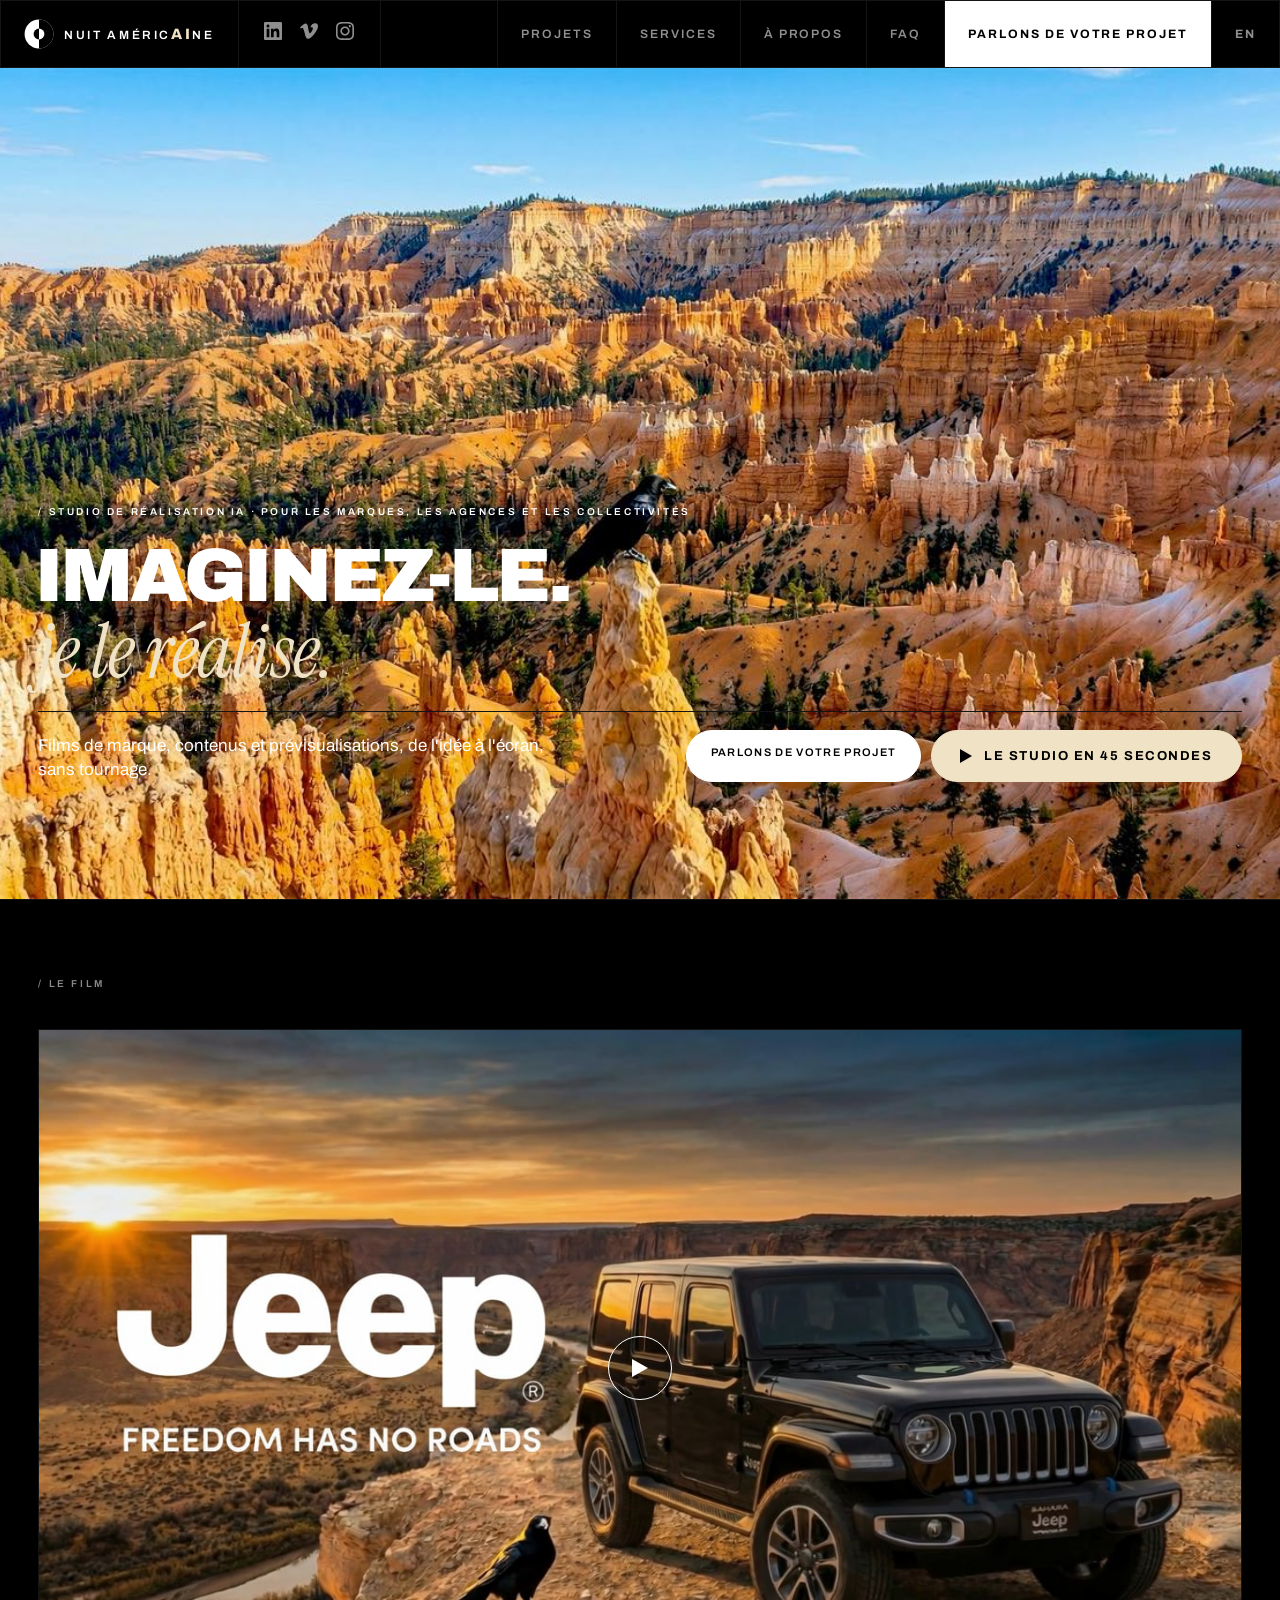
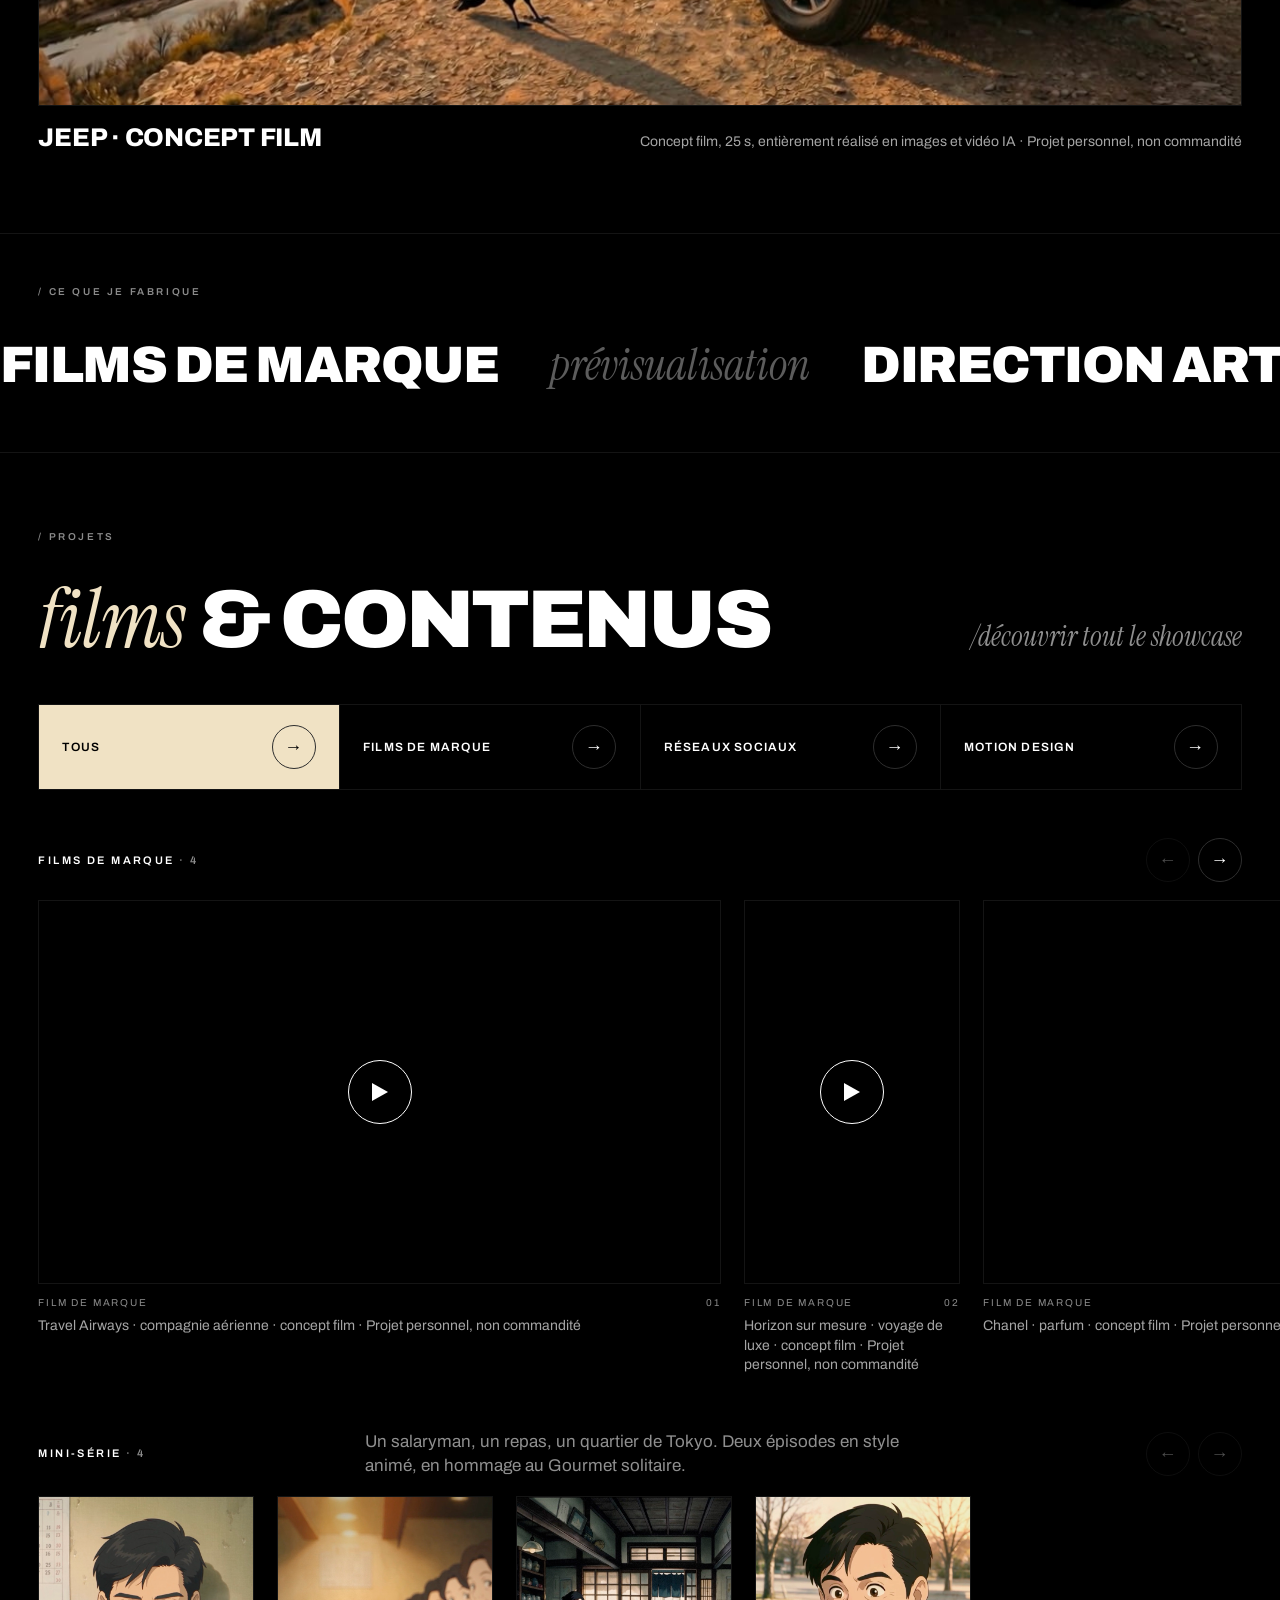
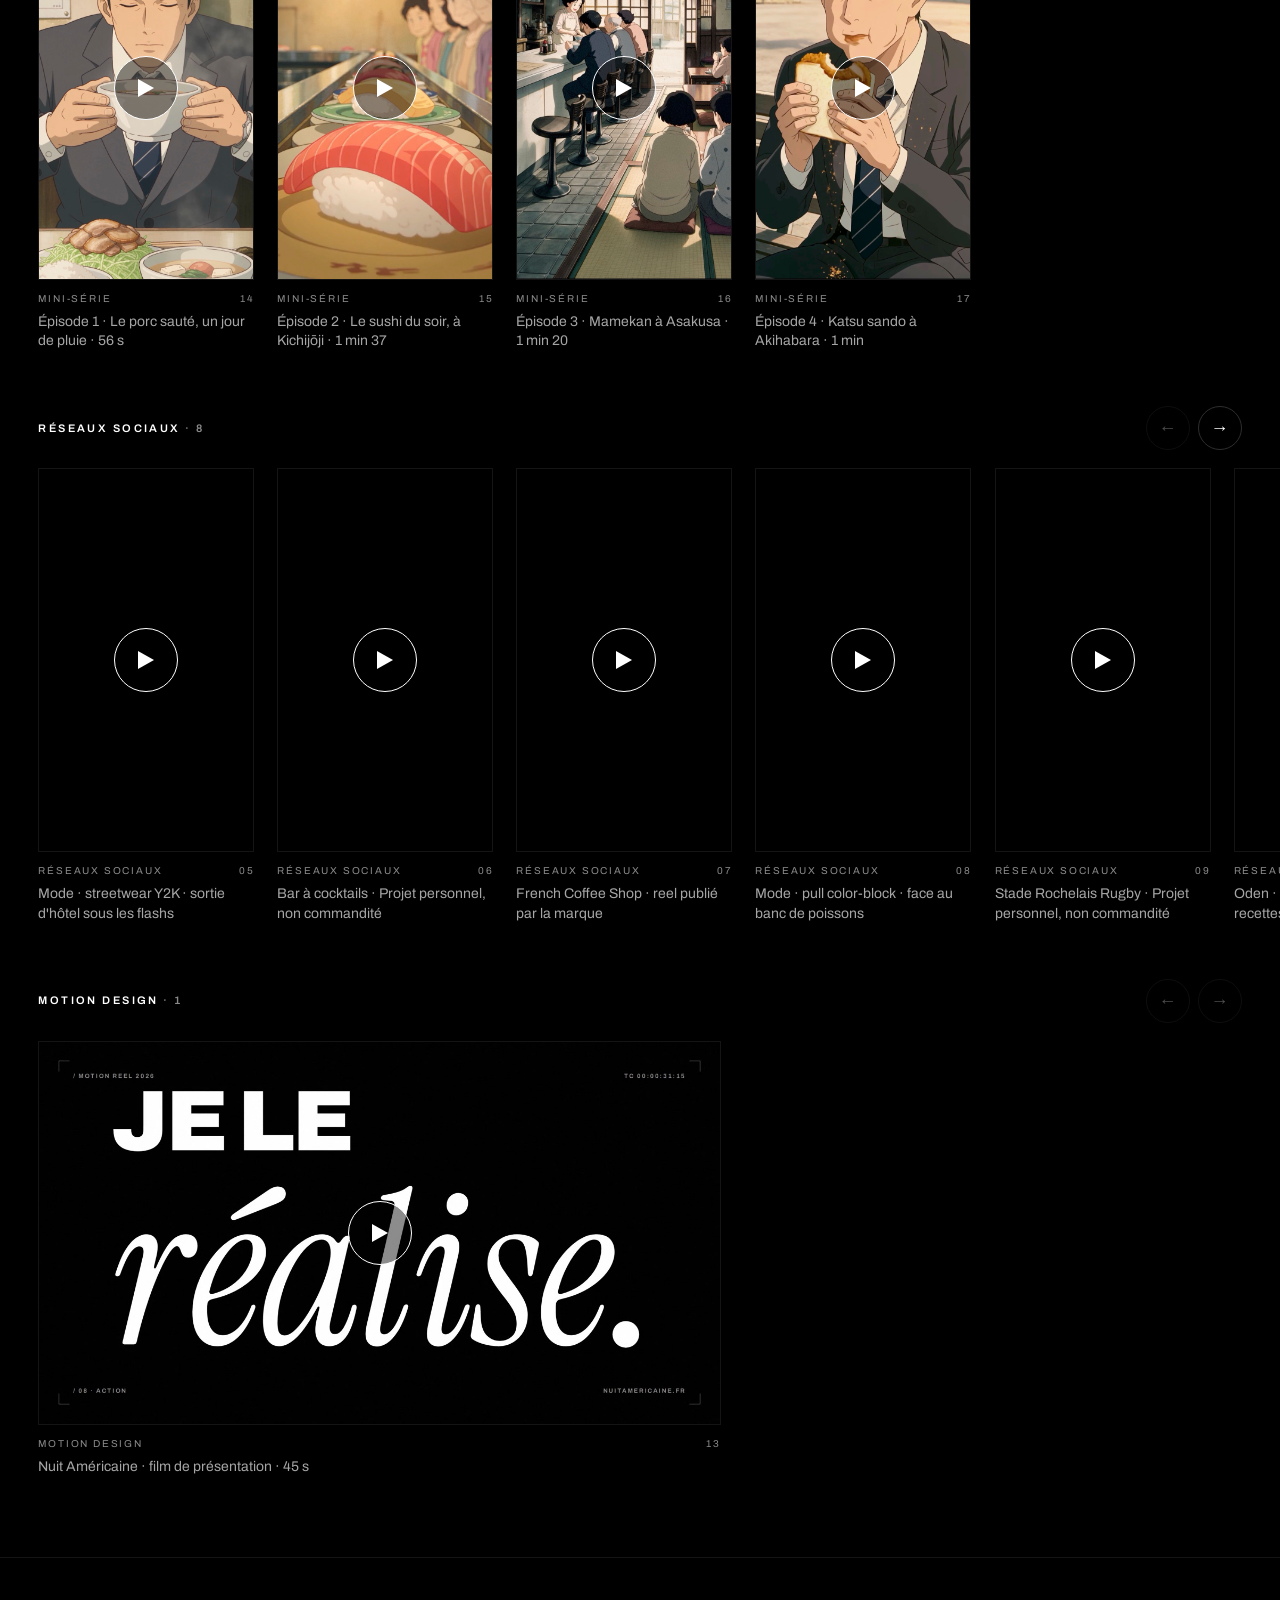
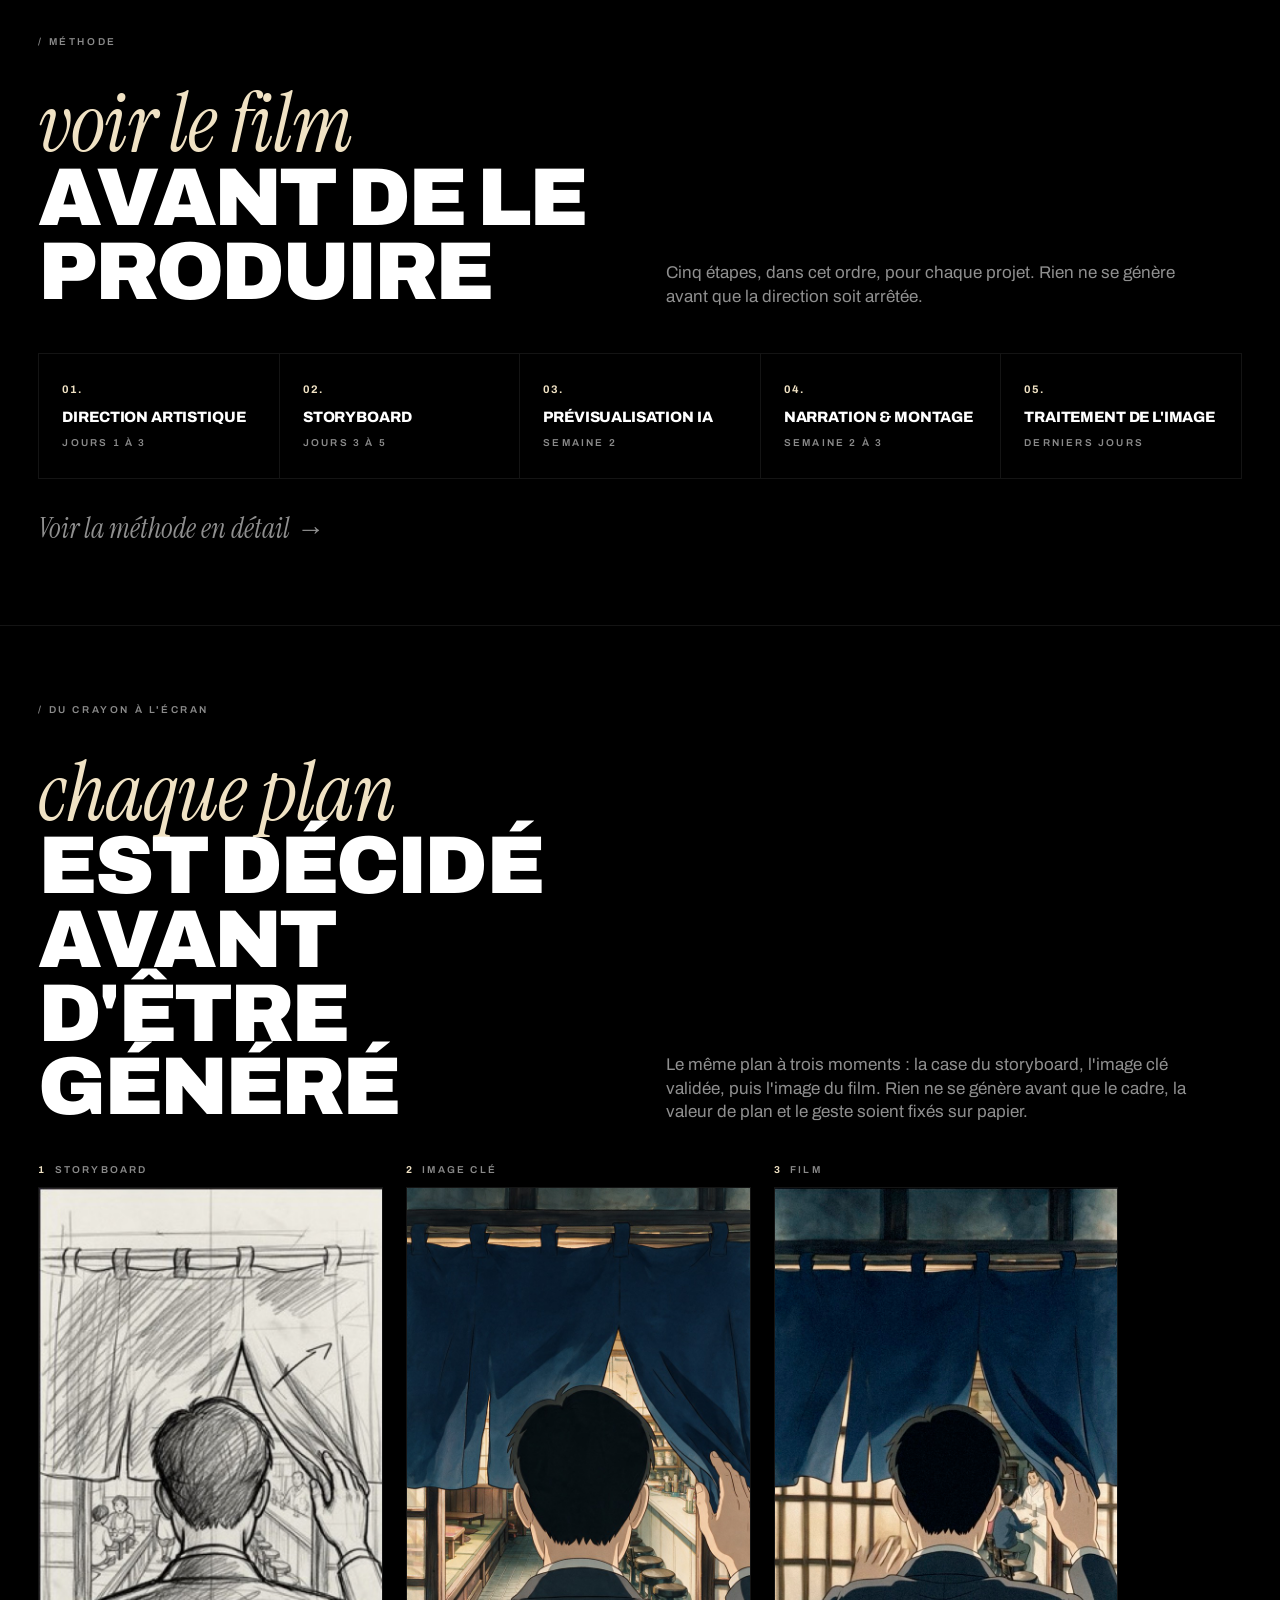
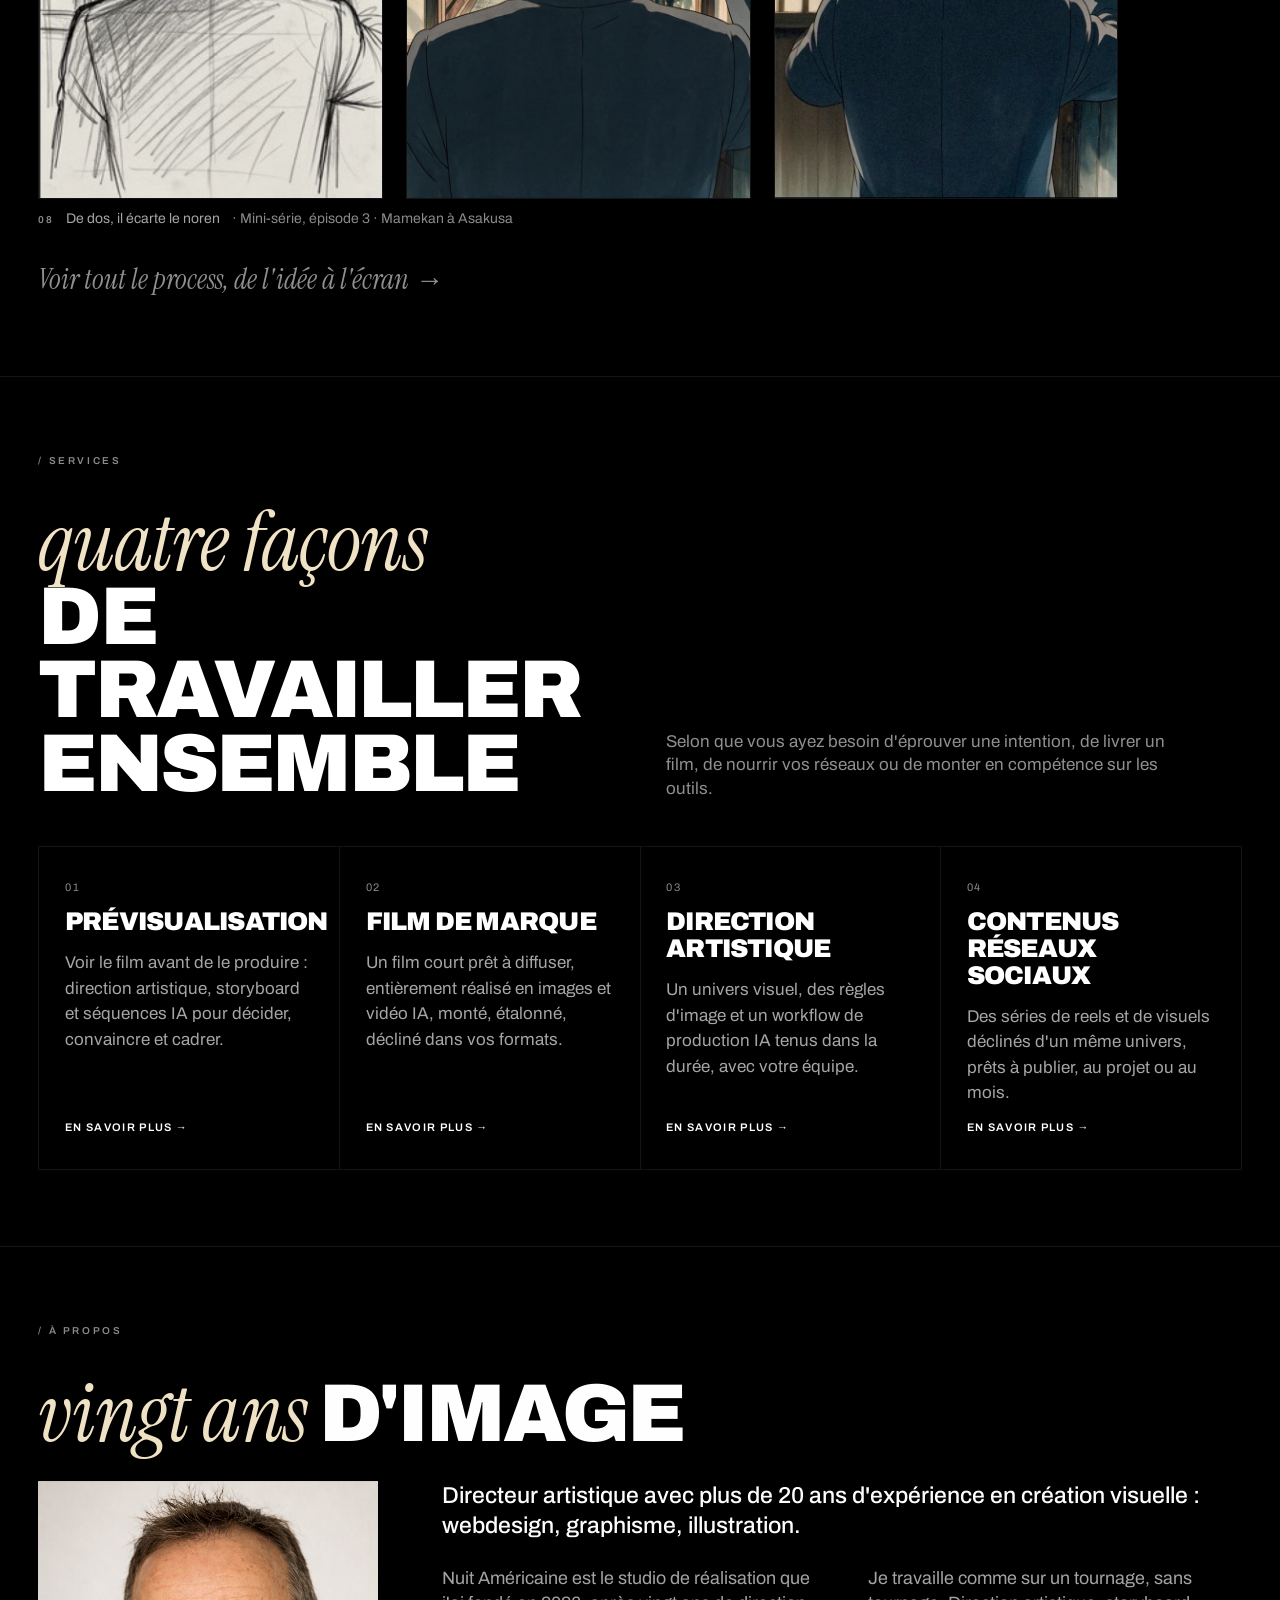
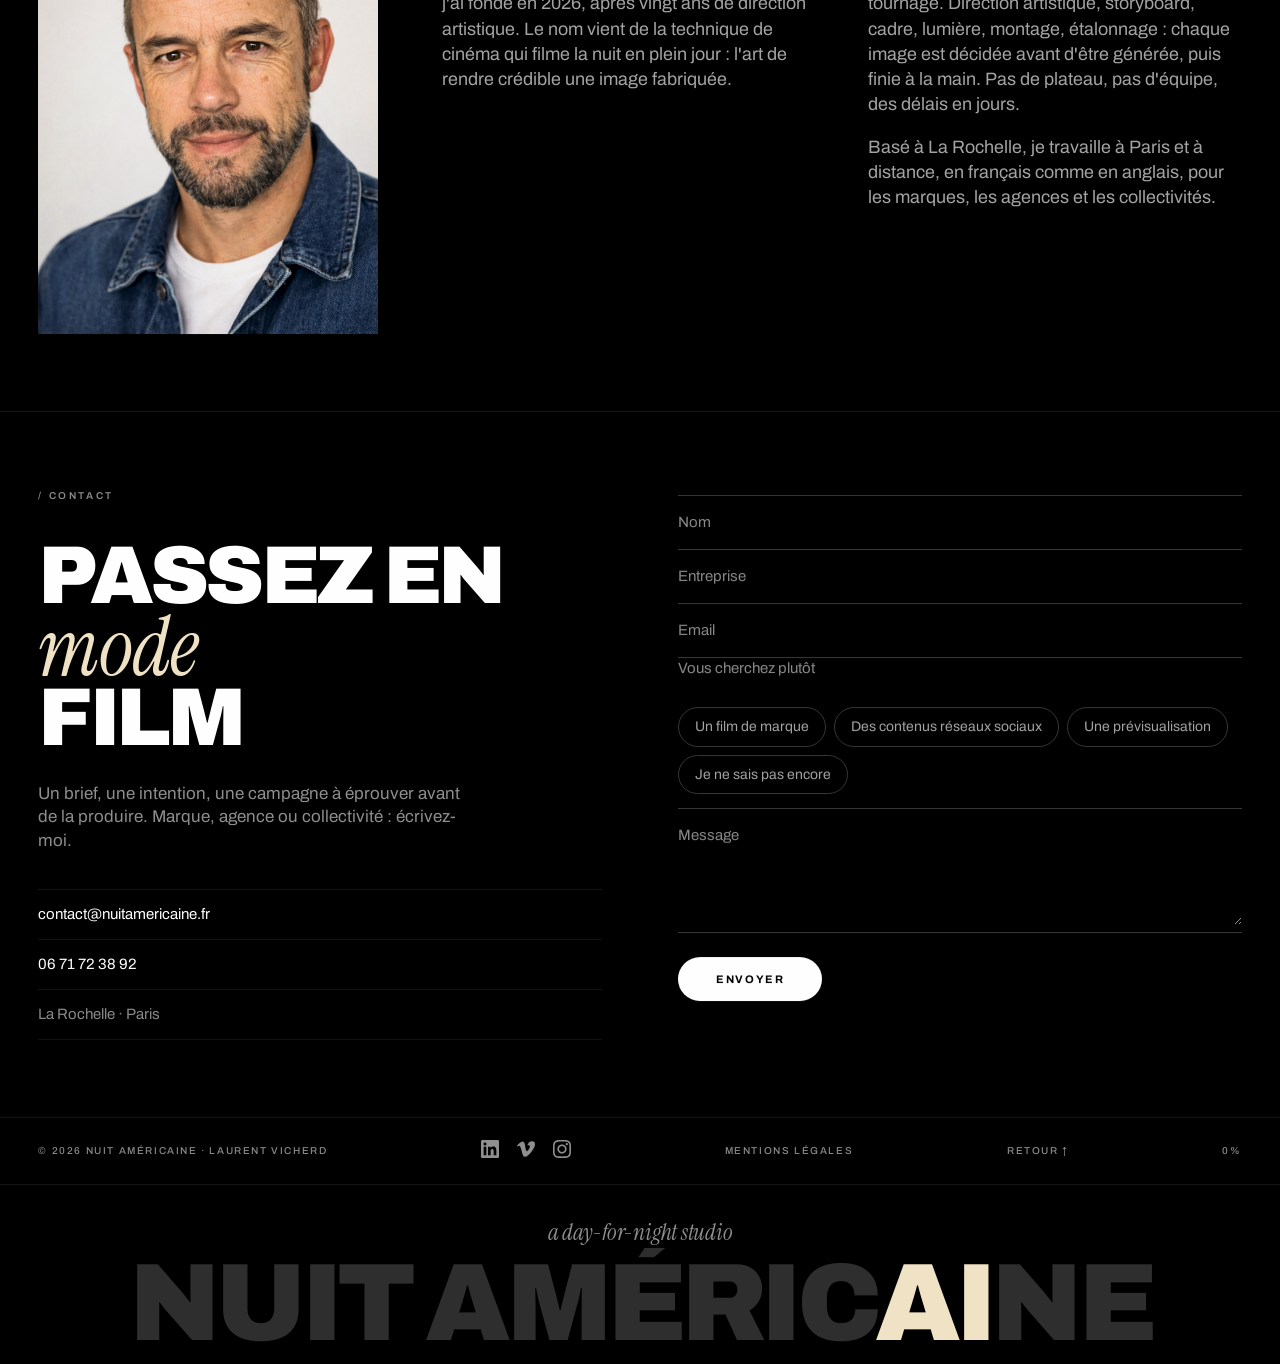
==== commit f53dc065: "Mise en ligne du 2026-11-06 15:27" ====
--- a/index.html
+++ b/index.html
@@ -1,4 +1,4 @@
 <!DOCTYPE html><html lang="fr" class="no-js"><head><meta charset="utf-8"><meta name="viewport" content="width=device-width, initial-scale=1"><meta name="theme-color" content="#000000"><meta name="author" content="Laurent Vicherd"><script>
       document.documentElement.classList.replace("no-js", "js");
-    </script><link rel="icon" href="/favicon.svg" type="image/svg+xml"><link rel="apple-touch-icon" href="/apple-touch-icon.png"><link rel="sitemap" href="/sitemap-index.xml"><link rel="preload" href="/fonts/archivo-latin-wght-normal.woff2" as="font" type="font/woff2" crossorigin><link rel="preload" href="/fonts/instrument-serif-latin-400-italic.woff2" as="font" type="font/woff2" crossorigin><title>Nuit Américaine · Agence de création vidéo IA, par Laurent Vicherd</title><meta name="description" content="Nuit Américaine, agence de création vidéo IA, La Rochelle et Paris, dirigée par Laurent Vicherd, directeur artistique. Films de marque, contenus réseaux sociaux et prévisualisation, entièrement produits par l'IA."><link rel="canonical" href="https://nuitamericaine.fr/"><meta property="og:type" content="website"><meta property="og:site_name" content="Nuit Américaine · agence de création vidéo IA"><meta property="og:locale" content="fr_FR"><link rel="alternate" hreflang="fr" href="https://nuitamericaine.fr/"><link rel="alternate" hreflang="en" href="https://nuitamericaine.fr/en/"><link rel="alternate" hreflang="x-default" href="https://nuitamericaine.fr/"><meta property="og:title" content="Nuit Américaine · Agence de création vidéo IA, par Laurent Vicherd"><meta property="og:description" content="Nuit Américaine, agence de création vidéo IA, La Rochelle et Paris, dirigée par Laurent Vicherd, directeur artistique. Films de marque, contenus réseaux sociaux et prévisualisation, entièrement produits par l'IA."><meta property="og:url" content="https://nuitamericaine.fr/"><meta property="og:image" content="https://nuitamericaine.fr/images/og-image.jpg"><meta property="og:image:width" content="1200"><meta property="og:image:height" content="630"><meta property="og:image:alt" content="Nuit Américaine, agence de création vidéo IA · Laurent Vicherd, directeur artistique"><meta name="twitter:card" content="summary_large_image"><meta name="twitter:title" content="Nuit Américaine · Agence de création vidéo IA, par Laurent Vicherd"><meta name="twitter:description" content="Nuit Américaine, agence de création vidéo IA, La Rochelle et Paris, dirigée par Laurent Vicherd, directeur artistique. Films de marque, contenus réseaux sociaux et prévisualisation, entièrement produits par l'IA."><meta name="twitter:image" content="https://nuitamericaine.fr/images/og-image.jpg"><meta name="twitter:image:alt" content="Nuit Américaine, agence de création vidéo IA · Laurent Vicherd, directeur artistique"><script type="application/ld+json">{"@context":"https://schema.org","@type":["Organization","LocalBusiness"],"@id":"https://nuitamericaine.fr/#organization","name":"Nuit Américaine","alternateName":"Nuit Americaine","url":"https://nuitamericaine.fr","logo":"https://nuitamericaine.fr/icon-512.png","image":"https://nuitamericaine.fr/images/og-image.jpg","description":"Nuit Américaine, agence de création vidéo IA, La Rochelle et Paris, dirigée par Laurent Vicherd, directeur artistique. Films de marque, contenus réseaux sociaux et prévisualisation, entièrement produits par l'IA.","email":"contact@nuitamericaine.fr","telephone":"+33671723892","founder":{"@type":"Person","name":"Laurent Vicherd"},"address":{"@type":"PostalAddress","addressLocality":"La Rochelle","addressRegion":"Nouvelle-Aquitaine","addressCountry":"FR"},"areaServed":["La Rochelle","Paris","France","Europe"],"knowsLanguage":["fr","en"],"makesOffer":[{"@type":"Offer","itemOffered":{"@type":"Service","name":"Prévisualisation"}},{"@type":"Offer","itemOffered":{"@type":"Service","name":"Film de marque"}},{"@type":"Offer","itemOffered":{"@type":"Service","name":"Direction artistique"}},{"@type":"Offer","itemOffered":{"@type":"Service","name":"Contenus réseaux sociaux"}}],"sameAs":["https://www.linkedin.com/in/lvicherd/","https://vimeo.com/showcase/12160881","https://www.instagram.com/dreamer.anime/"]}</script><script type="application/ld+json">{"@context":"https://schema.org","@type":"Person","name":"Laurent Vicherd","jobTitle":"Directeur artistique, créateur vidéo IA et réalisateur","description":"Nuit Américaine, agence de création vidéo IA, La Rochelle et Paris, dirigée par Laurent Vicherd, directeur artistique. Films de marque, contenus réseaux sociaux et prévisualisation, entièrement produits par l'IA.","url":"https://nuitamericaine.fr","image":"https://nuitamericaine.fr/images/og-image.jpg","email":"mailto:contact@nuitamericaine.fr","telephone":"+33671723892","address":{"@type":"PostalAddress","addressLocality":"La Rochelle","addressRegion":"Nouvelle-Aquitaine","addressCountry":"FR"},"knowsLanguage":[{"@type":"Language","name":"Français","alternateName":"fr"},{"@type":"Language","name":"Anglais","alternateName":"en"}],"knowsAbout":["Direction artistique","Prévisualisation cinématographique","Vidéo générée par IA","Contenus réseaux sociaux","Motion design","Narration visuelle","Colorimétrie"],"worksFor":{"@id":"https://nuitamericaine.fr/#organization"},"sameAs":["https://www.linkedin.com/in/lvicherd/","https://vimeo.com/showcase/12160881","https://www.instagram.com/dreamer.anime/"]}</script><link rel="stylesheet" href="/_astro/Footer.DX5v9vsR.css"><link rel="stylesheet" href="/_astro/VideoSchema.EjF311_7.css"><style>._FJtSol{padding:var(--space-section-y) var(--space-section-x);border-bottom:var(--rule)}._LM-i7o{margin-bottom:var(--space-label);color:var(--c-text-meta);font-size:var(--fs-label-sm);letter-spacing:var(--ls-label-wide);text-transform:uppercase;font-weight:600}._RmPe41{gap:var(--space-gap);grid-template-columns:repeat(auto-fit,minmax(300px,1fr));align-items:end;margin-bottom:clamp(24px,3vw,40px);display:grid}._8kO7ox{max-width:1100px;font-size:var(--fs-h2-alt);letter-spacing:var(--ls-h2);font-weight:900;line-height:var(--lh-display);text-transform:uppercase}._2wJF0M{color:var(--c-accent);font-family:var(--font-serif);letter-spacing:var(--ls-serif);text-transform:lowercase;font-style:italic;font-weight:400}._IzQV4X{max-width:520px;color:var(--c-text-tertiary);font-size:var(--fs-body)}._d57tDG,._WR9BhF{gap:var(--space-gap-sm);grid-template-columns:repeat(3,1fr);max-width:1080px;display:grid}._d57tDG{margin-bottom:10px}._0mjghO{color:var(--c-text-meta);font-size:var(--fs-label-sm);letter-spacing:var(--ls-label);text-transform:uppercase;align-items:baseline;gap:8px;font-weight:600;display:flex}._vVRgnr{color:var(--c-accent);font-weight:700}._5RcgRW{margin:0 0 clamp(24px,3vw,40px)}._5RcgRW:last-of-type{margin-bottom:0}._F-tGew{aspect-ratio:9/16;border:var(--rule);object-fit:cover;background:var(--c-bg);width:100%;height:auto;display:block}._OWI5hS{max-width:1080px;color:var(--c-text-secondary);font-size:var(--fs-xs);flex-wrap:wrap;align-items:baseline;gap:12px;margin-top:10px;display:flex}._y6N9Il{color:var(--c-text-meta);font-size:var(--fs-label-sm);letter-spacing:var(--ls-label-mid);font-weight:600}._9H5wL-{color:var(--c-text-meta)}._SRtATu{color:var(--c-text-tertiary);font-family:var(--font-serif);font-size:var(--fs-showcase-link);transition:color var(--duration-hover) ease;margin-top:clamp(20px,2.4vw,32px);font-style:italic;display:inline-block}._SRtATu:hover,._SRtATu:focus-visible{color:var(--c-accent)}
+    </script><link rel="icon" href="/favicon.svg" type="image/svg+xml"><link rel="apple-touch-icon" href="/apple-touch-icon.png"><link rel="sitemap" href="/sitemap-index.xml"><link rel="preload" href="/fonts/archivo-latin-wght-normal.woff2" as="font" type="font/woff2" crossorigin><link rel="preload" href="/fonts/instrument-serif-latin-400-italic.woff2" as="font" type="font/woff2" crossorigin><title>Nuit Américaine · Agence de création vidéo IA, par Laurent Vicherd</title><meta name="description" content="Nuit Américaine, agence de création vidéo IA, La Rochelle et Paris, dirigée par Laurent Vicherd, directeur artistique. Films de marque, contenus réseaux sociaux et prévisualisation, entièrement produits par l'IA."><link rel="canonical" href="https://nuitamericaine.fr/"><meta property="og:type" content="website"><meta property="og:site_name" content="Nuit Américaine · agence de création vidéo IA"><meta property="og:locale" content="fr_FR"><link rel="alternate" hreflang="fr" href="https://nuitamericaine.fr/"><link rel="alternate" hreflang="en" href="https://nuitamericaine.fr/en/"><link rel="alternate" hreflang="x-default" href="https://nuitamericaine.fr/"><meta property="og:title" content="Nuit Américaine · Agence de création vidéo IA, par Laurent Vicherd"><meta property="og:description" content="Nuit Américaine, agence de création vidéo IA, La Rochelle et Paris, dirigée par Laurent Vicherd, directeur artistique. Films de marque, contenus réseaux sociaux et prévisualisation, entièrement produits par l'IA."><meta property="og:url" content="https://nuitamericaine.fr/"><meta property="og:image" content="https://nuitamericaine.fr/images/og-image.jpg"><meta property="og:image:width" content="1200"><meta property="og:image:height" content="630"><meta property="og:image:alt" content="Nuit Américaine, agence de création vidéo IA · Laurent Vicherd, directeur artistique"><meta name="twitter:card" content="summary_large_image"><meta name="twitter:title" content="Nuit Américaine · Agence de création vidéo IA, par Laurent Vicherd"><meta name="twitter:description" content="Nuit Américaine, agence de création vidéo IA, La Rochelle et Paris, dirigée par Laurent Vicherd, directeur artistique. Films de marque, contenus réseaux sociaux et prévisualisation, entièrement produits par l'IA."><meta name="twitter:image" content="https://nuitamericaine.fr/images/og-image.jpg"><meta name="twitter:image:alt" content="Nuit Américaine, agence de création vidéo IA · Laurent Vicherd, directeur artistique"><script type="application/ld+json">{"@context":"https://schema.org","@type":["Organization","LocalBusiness"],"@id":"https://nuitamericaine.fr/#organization","name":"Nuit Américaine","alternateName":"Nuit Americaine","url":"https://nuitamericaine.fr","logo":"https://nuitamericaine.fr/icon-512.png","image":"https://nuitamericaine.fr/images/og-image.jpg","description":"Nuit Américaine, agence de création vidéo IA, La Rochelle et Paris, dirigée par Laurent Vicherd, directeur artistique. Films de marque, contenus réseaux sociaux et prévisualisation, entièrement produits par l'IA.","email":"contact@nuitamericaine.fr","telephone":"+33671723892","founder":{"@type":"Person","name":"Laurent Vicherd"},"address":{"@type":"PostalAddress","addressLocality":"La Rochelle","addressRegion":"Nouvelle-Aquitaine","addressCountry":"FR"},"areaServed":["La Rochelle","Paris","France","Europe"],"knowsLanguage":["fr","en"],"makesOffer":[{"@type":"Offer","itemOffered":{"@type":"Service","name":"Prévisualisation"}},{"@type":"Offer","itemOffered":{"@type":"Service","name":"Film de marque"}},{"@type":"Offer","itemOffered":{"@type":"Service","name":"Direction artistique"}},{"@type":"Offer","itemOffered":{"@type":"Service","name":"Contenus réseaux sociaux"}}],"sameAs":["https://www.linkedin.com/in/lvicherd/","https://vimeo.com/showcase/12160881","https://www.instagram.com/dreamer.anime/"]}</script><script type="application/ld+json">{"@context":"https://schema.org","@type":"Person","name":"Laurent Vicherd","jobTitle":"Directeur artistique, créateur vidéo IA et réalisateur","description":"Nuit Américaine, agence de création vidéo IA, La Rochelle et Paris, dirigée par Laurent Vicherd, directeur artistique. Films de marque, contenus réseaux sociaux et prévisualisation, entièrement produits par l'IA.","url":"https://nuitamericaine.fr","image":"https://nuitamericaine.fr/images/og-image.jpg","email":"mailto:contact@nuitamericaine.fr","telephone":"+33671723892","address":{"@type":"PostalAddress","addressLocality":"La Rochelle","addressRegion":"Nouvelle-Aquitaine","addressCountry":"FR"},"knowsLanguage":[{"@type":"Language","name":"Français","alternateName":"fr"},{"@type":"Language","name":"Anglais","alternateName":"en"}],"knowsAbout":["Direction artistique","Prévisualisation cinématographique","Vidéo générée par IA","Contenus réseaux sociaux","Motion design","Narration visuelle","Colorimétrie"],"worksFor":{"@id":"https://nuitamericaine.fr/#organization"},"sameAs":["https://www.linkedin.com/in/lvicherd/","https://vimeo.com/showcase/12160881","https://www.instagram.com/dreamer.anime/"]}</script><link rel="stylesheet" href="/_astro/Footer.DX5v9vsR.css"><link rel="stylesheet" href="/_astro/Contact.EjF311_7.css"><style>._FJtSol{padding:var(--space-section-y) var(--space-section-x);border-bottom:var(--rule)}._LM-i7o{margin-bottom:var(--space-label);color:var(--c-text-meta);font-size:var(--fs-label-sm);letter-spacing:var(--ls-label-wide);text-transform:uppercase;font-weight:600}._RmPe41{gap:var(--space-gap);grid-template-columns:repeat(auto-fit,minmax(300px,1fr));align-items:end;margin-bottom:clamp(24px,3vw,40px);display:grid}._8kO7ox{max-width:1100px;font-size:var(--fs-h2-alt);letter-spacing:var(--ls-h2);font-weight:900;line-height:var(--lh-display);text-transform:uppercase}._2wJF0M{color:var(--c-accent);font-family:var(--font-serif);letter-spacing:var(--ls-serif);text-transform:lowercase;font-style:italic;font-weight:400}._IzQV4X{max-width:520px;color:var(--c-text-tertiary);font-size:var(--fs-body)}._d57tDG,._WR9BhF{gap:var(--space-gap-sm);grid-template-columns:repeat(3,1fr);max-width:1080px;display:grid}._d57tDG{margin-bottom:10px}._0mjghO{color:var(--c-text-meta);font-size:var(--fs-label-sm);letter-spacing:var(--ls-label);text-transform:uppercase;align-items:baseline;gap:8px;font-weight:600;display:flex}._vVRgnr{color:var(--c-accent);font-weight:700}._5RcgRW{margin:0 0 clamp(24px,3vw,40px)}._5RcgRW:last-of-type{margin-bottom:0}._F-tGew{aspect-ratio:9/16;border:var(--rule);object-fit:cover;background:var(--c-bg);width:100%;height:auto;display:block}._OWI5hS{max-width:1080px;color:var(--c-text-secondary);font-size:var(--fs-xs);flex-wrap:wrap;align-items:baseline;gap:12px;margin-top:10px;display:flex}._y6N9Il{color:var(--c-text-meta);font-size:var(--fs-label-sm);letter-spacing:var(--ls-label-mid);font-weight:600}._9H5wL-{color:var(--c-text-meta)}._SRtATu{color:var(--c-text-tertiary);font-family:var(--font-serif);font-size:var(--fs-showcase-link);transition:color var(--duration-hover) ease;margin-top:clamp(20px,2.4vw,32px);font-style:italic;display:inline-block}._SRtATu:hover,._SRtATu:focus-visible{color:var(--c-accent)}
 </style></head><body><a class="skip-link" href="#top">Aller au contenu</a><header class="_wbp8n1"><nav class="_0O6ddc" aria-label="Navigation principale"><a class="_5jztdh _KssVgu" href="#top"><svg class="_oegGxY" viewBox="0 0 100 100" aria-hidden="true" focusable="false"><defs><clipPath id="na-h"><rect x="50" y="0" width="50" height="100"></rect></clipPath></defs><circle cx="50" cy="50" r="48" fill="#fff"></circle><circle cx="50" cy="50" r="48" fill="#000" clip-path="url(#na-h)"></circle><circle cx="50" cy="50" r="18" fill="#000"></circle><circle cx="50" cy="50" r="18" fill="#fff" clip-path="url(#na-h)"></circle></svg><span class="_LylGI-">Nuit Améric<span class="_NhfbE0">ai</span>ne</span><span class="visually-hidden">, retour en haut de page</span></a><span class="_5jztdh _innQ03"><ul class="_6sXvDL" aria-label="Réseaux et profils"><li><a class="_XAW3bi" href="https://www.linkedin.com/in/lvicherd/" target="_blank" rel="noopener"><svg class="_UkfkSz" viewBox="0 0 24 24" aria-hidden="true" focusable="false"><path fill="currentColor" d="M20.447 20.452h-3.554v-5.569c0-1.328-.027-3.037-1.852-3.037-1.853 0-2.136 1.445-2.136 2.939v5.667H9.351V9h3.414v1.561h.046c.477-.9 1.637-1.85 3.37-1.85 3.601 0 4.267 2.37 4.267 5.455v6.286zM5.337 7.433c-1.144 0-2.063-.926-2.063-2.065 0-1.138.92-2.063 2.063-2.063 1.14 0 2.064.925 2.064 2.063 0 1.139-.925 2.065-2.064 2.065zm1.782 13.019H3.555V9h3.564v11.452zM22.225 0H1.771C.792 0 0 .774 0 1.729v20.542C0 23.227.792 24 1.771 24h20.451C23.2 24 24 23.227 24 22.271V1.729C24 .774 23.2 0 22.222 0h.003z"></path></svg><span class="visually-hidden">LinkedIn</span><span class="visually-hidden">(nouvelle fenêtre)</span></a></li><li><a class="_XAW3bi" href="https://vimeo.com/showcase/12160881" target="_blank" rel="noopener"><svg class="_UkfkSz" viewBox="0 0 24 24" aria-hidden="true" focusable="false"><path fill="currentColor" d="M23.9765 6.4168c-.105 2.338-1.739 5.5429-4.894 9.6088-3.2679 4.247-6.0258 6.3699-8.2898 6.3699-1.409 0-2.578-1.294-3.553-3.881l-1.9179-7.1138c-.719-2.584-1.488-3.878-2.312-3.878-.179 0-.806.378-1.881 1.132l-1.129-1.457a315.06 315.06 0 0 0 3.501-3.1279c1.579-1.368 2.765-2.085 3.554-2.159 1.867-.18 3.016 1.1 3.447 3.838.465 2.953.789 4.789.971 5.507.539 2.45 1.131 3.674 1.776 3.674.502 0 1.256-.796 2.265-2.385 1.004-1.589 1.54-2.797 1.612-3.628.144-1.371-.395-2.061-1.614-2.061-.574 0-1.167.121-1.777.391 1.186-3.868 3.434-5.757 6.762-5.637 2.473.06 3.628 1.664 3.493 4.797l-.013.01z"></path></svg><span class="visually-hidden">Vimeo</span><span class="visually-hidden">(nouvelle fenêtre)</span></a></li><li><a class="_XAW3bi" href="https://www.instagram.com/dreamer.anime/" target="_blank" rel="noopener"><svg class="_UkfkSz" viewBox="0 0 24 24" aria-hidden="true" focusable="false"><path fill="currentColor" d="M12 0C8.74 0 8.333.015 7.053.072 5.775.132 4.905.333 4.14.63c-.789.306-1.459.717-2.126 1.384S.935 3.35.63 4.14C.333 4.905.131 5.775.072 7.053.012 8.333 0 8.74 0 12s.015 3.667.072 4.947c.06 1.277.261 2.148.558 2.913.306.788.717 1.459 1.384 2.126.667.666 1.336 1.079 2.126 1.384.766.296 1.636.499 2.913.558C8.333 23.988 8.74 24 12 24s3.667-.015 4.947-.072c1.277-.06 2.148-.262 2.913-.558.788-.306 1.459-.718 2.126-1.384.666-.667 1.079-1.335 1.384-2.126.296-.765.499-1.636.558-2.913.06-1.28.072-1.687.072-4.947s-.015-3.667-.072-4.947c-.06-1.277-.262-2.149-.558-2.913-.306-.789-.718-1.459-1.384-2.126C21.319 1.347 20.651.935 19.86.63c-.765-.297-1.636-.499-2.913-.558C15.667.012 15.26 0 12 0zm0 2.16c3.203 0 3.585.016 4.85.071 1.17.055 1.805.249 2.227.415.562.217.96.477 1.382.896.419.42.679.819.896 1.381.164.422.36 1.057.413 2.227.057 1.266.07 1.646.07 4.85s-.015 3.585-.074 4.85c-.061 1.17-.256 1.805-.421 2.227-.224.562-.479.96-.899 1.382-.419.419-.824.679-1.38.896-.42.164-1.065.36-2.235.413-1.274.057-1.649.07-4.859.07-3.211 0-3.586-.015-4.859-.074-1.171-.061-1.816-.256-2.236-.421-.569-.224-.96-.479-1.379-.899-.421-.419-.69-.824-.9-1.38-.165-.42-.359-1.065-.42-2.235-.045-1.26-.061-1.649-.061-4.844 0-3.196.016-3.586.061-4.861.061-1.17.255-1.814.42-2.234.21-.57.479-.96.9-1.381.419-.419.81-.689 1.379-.898.42-.166 1.051-.361 2.221-.421 1.275-.045 1.65-.06 4.859-.06l.045.03zm0 3.678c-3.405 0-6.162 2.76-6.162 6.162 0 3.405 2.76 6.162 6.162 6.162 3.405 0 6.162-2.76 6.162-6.162 0-3.405-2.76-6.162-6.162-6.162zM12 16c-2.21 0-4-1.79-4-4s1.79-4 4-4 4 1.79 4 4-1.79 4-4 4zm7.846-10.405c0 .795-.646 1.44-1.44 1.44-.795 0-1.44-.646-1.44-1.44 0-.794.646-1.439 1.44-1.439.793-.001 1.44.645 1.44 1.439z"></path></svg><span class="visually-hidden">Instagram</span><span class="visually-hidden">(nouvelle fenêtre)</span></a></li></ul></span><span class="_5jztdh _wGS1Yd" aria-hidden="true"></span><span class="_5jztdh _672JQn"><a class="_-FFBN1" href="#projets">Projets</a></span><span class="_5jztdh _672JQn"><a class="_-FFBN1" href="/services">Services</a></span><span class="_5jztdh _672JQn"><a class="_-FFBN1" href="#apropos">À propos</a></span><span class="_5jztdh _672JQn"><a class="_-FFBN1" href="/services#faq">FAQ</a></span><span class="_5jztdh _gAZI0k"><a class="_b3pAGg" href="#contact">Parlons de votre projet</a></span><span class="_5jztdh _28Ge5Y"><a class="_ID6BMH" href="/en/" lang="en" hreflang="en">EN</a></span></nav></header><main><section class="_EOciAQ" id="top"><div class="_E2s0Wj" aria-hidden="true"><video class="_4njW0q" data-hero-video poster="/images/hero-poster.jpg" muted loop playsinline preload="metadata" tabindex="-1"><source src="/videos/hero.mp4" type="video/mp4"></video></div><p class="_DRItm-" data-reveal>/ Studio de réalisation IA · pour les marques, les agences et les collectivités</p><h1 class="_-aDW0U" data-reveal>Imaginez-le.<br><span class="_s-t-P8">je le réalise.</span></h1><div class="_HkXryt" data-reveal><p class="_ezBkP9">Films de marque, contenus et prévisualisations, de l&#39;idée à l&#39;écran, sans tournage.</p><div class="_1n6pRi"><a class="_N9rGZK _R1KWrd" href="#contact">Parlons de votre projet</a><a class="_N9rGZK _MfQy-w" href="#film-studio" data-play-studio><svg class="_RhfrwD" width="12" height="14" viewBox="0 0 12 14" fill="currentColor" aria-hidden="true"><path d="M0 0L12 7L0 14Z"></path></svg>Le studio en 45 secondes</a></div></div></section><section class="_SEMcE3" aria-labelledby="film-titre"><p class="_TMqPRM" data-reveal>/ Le film</p><div class="_PsSI9Y" data-reveal><button class="_bNBcaM" type="button" data-video-facade data-video-id="1176150664" data-video-title="Jeep · concept film" aria-label="Lire le film Jeep · concept film sur Vimeo"><img class="_WXocgA" src="/images/posters/video-04.jpg" alt="Image d'ouverture du concept film Jeep : un 4x4 au bord d'un canyon au soleil couchant." width="1280" height="720" decoding="async"><span class="_K4FplE" aria-hidden="true"><svg width="16" height="18" viewBox="0 0 16 18" fill="currentColor"><path d="M0 0L16 9L0 18Z"></path></svg></span></button><noscript><a class="_5IlY3P" href="https://vimeo.com/1176150664" target="_blank" rel="noopener"><img class="_WXocgA" src="/images/posters/video-04.jpg" alt="Image d'ouverture du concept film Jeep : un 4x4 au bord d'un canyon au soleil couchant." width="1280" height="720"><span class="_lrZxmO">Vimeo ↗</span></a></noscript></div><div class="_QE5AT4" data-reveal><h2 class="_oQU0Nr" id="film-titre">Jeep · concept film</h2><p class="_DXHihj">Concept film, 25 s, entièrement réalisé en images et vidéo IA · Projet personnel, non commandité</p></div></section><section class="_0sg8S0" aria-label="Ce que je fabrique"><p class="_gAsKgn">/ Ce que je fabrique</p><div class="_cw5gLJ"><div class="_ScFVD5"><span class="_ceEhWp">Films de marque</span><span class="_aMwuZ1">prévisualisation</span><span class="_ceEhWp">Direction artistique</span><span class="_aMwuZ1">motion design</span><span class="_ceEhWp">Narration visuelle</span><span class="_aMwuZ1">colorimétrie</span><span class="_ceEhWp">Contenus réseaux sociaux</span><span class="_aMwuZ1">reels &amp; séries</span></div><div class="_ScFVD5" aria-hidden="true"><span class="_ceEhWp">Films de marque</span><span class="_aMwuZ1">prévisualisation</span><span class="_ceEhWp">Direction artistique</span><span class="_aMwuZ1">motion design</span><span class="_ceEhWp">Narration visuelle</span><span class="_aMwuZ1">colorimétrie</span><span class="_ceEhWp">Contenus réseaux sociaux</span><span class="_aMwuZ1">reels &amp; séries</span></div></div></section><section class="_XnP-DE" id="projets" data-projects><p class="_xaM4bd" data-reveal>/ Projets</p><div class="_LKcLnQ" data-reveal><h2 class="_h4AxAI"><span class="_HndAAG">films</span> &amp; contenus</h2><a class="_Z-y7u-" href="https://vimeo.com/showcase/12160881" target="_blank" rel="noopener">/découvrir tout le showcase <span class="visually-hidden">(nouvelle fenêtre)</span></a></div><ul class="ruled-grid _-sAWyq" aria-label="Filtrer les contenus par catégorie" data-reveal><li class="ruled-cell _ffMfDf"><button class="_nqh50D" type="button" data-filter="tous" data-filter-label="Tous" aria-pressed="true"><span>Tous</span><span class="_gTnR7n" aria-hidden="true">→</span></button></li><li class="ruled-cell _ffMfDf"><button class="_nqh50D" type="button" data-filter="films-de-marque" data-filter-label="Films de marque" aria-pressed="false"><span>Films de marque</span><span class="_gTnR7n" aria-hidden="true">→</span></button></li><li class="ruled-cell _ffMfDf"><button class="_nqh50D" type="button" data-filter="reseaux-sociaux" data-filter-label="Réseaux sociaux" aria-pressed="false"><span>Réseaux sociaux</span><span class="_gTnR7n" aria-hidden="true">→</span></button></li><li class="ruled-cell _ffMfDf"><button class="_nqh50D" type="button" data-filter="motion-design" data-filter-label="Motion design" aria-pressed="false"><span>Motion design</span><span class="_gTnR7n" aria-hidden="true">→</span></button></li></ul><p class="visually-hidden" data-filter-status aria-live="polite"></p><div class="_xYwr3K" data-carousel data-reveal><div class="_NORXC7"><p class="_hjZiLB" id="bandeau-films">Films de marque<span class="_Fj1w9S" aria-hidden="true"> · 4</span></p><div class="_FFjGPI"><button class="_gTnR7n" type="button" data-carousel-prev aria-label="Films de marque : précédents">←</button><button class="_gTnR7n" type="button" data-carousel-next aria-label="Films de marque : suivants">→</button></div></div><div class="_KVOR9C" data-carousel-track tabindex="0" role="region" aria-labelledby="bandeau-films"><div data-categories="films-de-marque" data-orientation="landscape"><div class="_p1DOcI"><button class="_bNBcaM" type="button" data-video-facade data-video-id="1174697975" data-video-title="Travel Airways · concept film" aria-label="Lire le Film de marque 01 sur Vimeo"><img class="_WXocgA" src="/images/posters/video-01.jpg" alt="Image d'ouverture du concept film Travel Airways." width="1280" height="720" loading="lazy" decoding="async"><span class="_K4FplE" aria-hidden="true"><svg width="16" height="18" viewBox="0 0 16 18" fill="currentColor"><path d="M0 0L16 9L0 18Z"></path></svg></span></button><noscript><a class="_5IlY3P" href="https://vimeo.com/1174697975" target="_blank" rel="noopener"><img class="_WXocgA" src="/images/posters/video-01.jpg" alt="Image d'ouverture du concept film Travel Airways." width="1280" height="720"><span class="_lrZxmO">Lire le Film de marque 01 sur Vimeo ↗</span></a></noscript></div><p class="_GtajoO"><span>Film de marque</span><span>01</span></p><p class="_srpc16">Travel Airways · compagnie aérienne · concept film · Projet personnel, non commandité</p></div><div data-categories="films-de-marque" data-orientation="portrait"><div class="_p1DOcI _r8mpt8"><button class="_bNBcaM" type="button" data-video-facade data-video-id="1174701593" data-video-title="Horizon sur mesure · voyage de luxe, concept film" aria-label="Lire le Film de marque 02 sur Vimeo"><img class="_WXocgA" src="/images/posters/video-02.jpg" alt="Un couple assis devant les coupoles bleues de Santorin, au-dessus de la mer." width="720" height="1280" loading="lazy" decoding="async"><span class="_K4FplE" aria-hidden="true"><svg width="16" height="18" viewBox="0 0 16 18" fill="currentColor"><path d="M0 0L16 9L0 18Z"></path></svg></span></button><noscript><a class="_5IlY3P" href="https://vimeo.com/1174701593" target="_blank" rel="noopener"><img class="_WXocgA" src="/images/posters/video-02.jpg" alt="Un couple assis devant les coupoles bleues de Santorin, au-dessus de la mer." width="720" height="1280"><span class="_lrZxmO">Lire le Film de marque 02 sur Vimeo ↗</span></a></noscript></div><p class="_GtajoO"><span>Film de marque</span><span>02</span></p><p class="_srpc16">Horizon sur mesure · voyage de luxe · concept film · Projet personnel, non commandité</p></div><div data-categories="films-de-marque" data-orientation="landscape"><div class="_p1DOcI"><button class="_bNBcaM" type="button" data-video-facade data-video-id="1189665061" data-video-title="Chanel · parfum, concept film" aria-label="Lire le Film de marque 03 sur Vimeo"><img class="_WXocgA" src="/images/posters/video-03.jpg" alt="Image d'ouverture du concept film parfum." width="1280" height="720" loading="lazy" decoding="async"><span class="_K4FplE" aria-hidden="true"><svg width="16" height="18" viewBox="0 0 16 18" fill="currentColor"><path d="M0 0L16 9L0 18Z"></path></svg></span></button><noscript><a class="_5IlY3P" href="https://vimeo.com/1189665061" target="_blank" rel="noopener"><img class="_WXocgA" src="/images/posters/video-03.jpg" alt="Image d'ouverture du concept film parfum." width="1280" height="720"><span class="_lrZxmO">Lire le Film de marque 03 sur Vimeo ↗</span></a></noscript></div><p class="_GtajoO"><span>Film de marque</span><span>03</span></p><p class="_srpc16">Chanel · parfum · concept film · Projet personnel, non commandité</p></div><div data-categories="films-de-marque" data-orientation="landscape"><div class="_p1DOcI"><button class="_bNBcaM" type="button" data-video-facade data-video-id="1176150664" data-video-title="Jeep · concept film" aria-label="Lire le Film de marque 04 sur Vimeo"><img class="_WXocgA" src="/images/posters/video-04.jpg" alt="Image d'ouverture du concept film Jeep." width="1280" height="720" loading="lazy" decoding="async"><span class="_K4FplE" aria-hidden="true"><svg width="16" height="18" viewBox="0 0 16 18" fill="currentColor"><path d="M0 0L16 9L0 18Z"></path></svg></span></button><noscript><a class="_5IlY3P" href="https://vimeo.com/1176150664" target="_blank" rel="noopener"><img class="_WXocgA" src="/images/posters/video-04.jpg" alt="Image d'ouverture du concept film Jeep." width="1280" height="720"><span class="_lrZxmO">Lire le Film de marque 04 sur Vimeo ↗</span></a></noscript></div><p class="_GtajoO"><span>Film de marque</span><span>04</span></p><p class="_srpc16">Jeep · automobile · concept film · Projet personnel, non commandité</p></div></div></div><div class="_xYwr3K" id="film-serie" data-carousel data-reveal><div class="_NORXC7"><p class="_hjZiLB" id="bandeau-serie">Mini-série<span class="_Fj1w9S" aria-hidden="true"> · 4</span></p><p class="_D--mUl">Un salaryman, un repas, un quartier de Tokyo. Deux épisodes en style animé, en hommage au Gourmet solitaire.</p><div class="_FFjGPI"><button class="_gTnR7n" type="button" data-carousel-prev aria-label="Mini-série : précédents">←</button><button class="_gTnR7n" type="button" data-carousel-next aria-label="Mini-série : suivants">→</button></div></div><div class="_KVOR9C" data-carousel-track tabindex="0" role="region" aria-labelledby="bandeau-serie"><div data-categories="reseaux-sociaux" data-orientation="portrait"><div class="_p1DOcI _r8mpt8"><button class="_bNBcaM" type="button" data-video-facade data-video-src="/videos/serie/serie-01-porc-saute.mp4" data-video-title="Épisode 1 · Le porc sauté, un jour de pluie" aria-label="Lire la vidéo « Épisode 1 · Le porc sauté, un jour de pluie · 56 s »"><img class="_WXocgA" src="/images/posters/serie-01-porc-saute.jpg" alt="Un homme en costume, les yeux fermés, tient un bol fumant à deux mains dans une petite cantine, style animé." width="720" height="1280" loading="lazy" decoding="async"><span class="_K4FplE" aria-hidden="true"><svg width="16" height="18" viewBox="0 0 16 18" fill="currentColor"><path d="M0 0L16 9L0 18Z"></path></svg></span></button><noscript><a class="_5IlY3P" href="/videos/serie/serie-01-porc-saute.mp4" target="_blank" rel="noopener"><img class="_WXocgA" src="/images/posters/serie-01-porc-saute.jpg" alt="Un homme en costume, les yeux fermés, tient un bol fumant à deux mains dans une petite cantine, style animé." width="720" height="1280"><span class="_lrZxmO">Lire la vidéo « Épisode 1 · Le porc sauté, un jour de pluie · 56 s » ↗</span></a></noscript></div><p class="_GtajoO"><span>Mini-série</span><span>14</span></p><p class="_srpc16">Épisode 1 · Le porc sauté, un jour de pluie · 56 s</p></div><div data-categories="reseaux-sociaux" data-orientation="portrait"><div class="_p1DOcI _r8mpt8"><button class="_bNBcaM" type="button" data-video-facade data-video-src="/videos/serie/serie-02-sushi-kichijoji.mp4" data-video-title="Épisode 2 · Le sushi du soir, à Kichijōji" aria-label="Lire la vidéo « Épisode 2 · Le sushi du soir, à Kichijōji · 1 min 37 »"><img class="_WXocgA" src="/images/posters/serie-02-sushi-kichijoji.jpg" alt="Des sushis au thon et au saumon défilent sur un tapis roulant, style animé." width="720" height="1280" loading="lazy" decoding="async"><span class="_K4FplE" aria-hidden="true"><svg width="16" height="18" viewBox="0 0 16 18" fill="currentColor"><path d="M0 0L16 9L0 18Z"></path></svg></span></button><noscript><a class="_5IlY3P" href="/videos/serie/serie-02-sushi-kichijoji.mp4" target="_blank" rel="noopener"><img class="_WXocgA" src="/images/posters/serie-02-sushi-kichijoji.jpg" alt="Des sushis au thon et au saumon défilent sur un tapis roulant, style animé." width="720" height="1280"><span class="_lrZxmO">Lire la vidéo « Épisode 2 · Le sushi du soir, à Kichijōji · 1 min 37 » ↗</span></a></noscript></div><p class="_GtajoO"><span>Mini-série</span><span>15</span></p><p class="_srpc16">Épisode 2 · Le sushi du soir, à Kichijōji · 1 min 37</p></div><div data-categories="reseaux-sociaux" data-orientation="portrait"><div class="_p1DOcI _r8mpt8"><button class="_bNBcaM" type="button" data-video-facade data-video-src="/videos/serie/serie-03-mamekan-asakusa.mp4" data-video-title="Épisode 3 · Mamekan à Asakusa" aria-label="Lire la vidéo « Épisode 3 · Mamekan à Asakusa · 1 min 20 »"><img class="_WXocgA" src="/images/posters/serie-03-mamekan-asakusa.jpg" alt="Kenji attablé au comptoir d'une pâtisserie d'Asakusa, style animé." width="720" height="1280" loading="lazy" decoding="async"><span class="_K4FplE" aria-hidden="true"><svg width="16" height="18" viewBox="0 0 16 18" fill="currentColor"><path d="M0 0L16 9L0 18Z"></path></svg></span></button><noscript><a class="_5IlY3P" href="/videos/serie/serie-03-mamekan-asakusa.mp4" target="_blank" rel="noopener"><img class="_WXocgA" src="/images/posters/serie-03-mamekan-asakusa.jpg" alt="Kenji attablé au comptoir d'une pâtisserie d'Asakusa, style animé." width="720" height="1280"><span class="_lrZxmO">Lire la vidéo « Épisode 3 · Mamekan à Asakusa · 1 min 20 » ↗</span></a></noscript></div><p class="_GtajoO"><span>Mini-série</span><span>16</span></p><p class="_srpc16">Épisode 3 · Mamekan à Asakusa · 1 min 20</p></div><div data-categories="reseaux-sociaux" data-orientation="portrait"><div class="_p1DOcI _r8mpt8"><button class="_bNBcaM" type="button" data-video-facade data-video-src="/videos/serie/serie-04-katsu-sando-akihabara.mp4" data-video-title="Épisode 4 · Katsu sando à Akihabara" aria-label="Lire la vidéo « Épisode 4 · Katsu sando à Akihabara · 1 min »"><img class="_WXocgA" src="/images/posters/serie-04-katsu-sando-akihabara.jpg" alt="Kenji mord dans un katsu sando sur un banc derrière la gare d'Akihabara, style animé." width="720" height="1280" loading="lazy" decoding="async"><span class="_K4FplE" aria-hidden="true"><svg width="16" height="18" viewBox="0 0 16 18" fill="currentColor"><path d="M0 0L16 9L0 18Z"></path></svg></span></button><noscript><a class="_5IlY3P" href="/videos/serie/serie-04-katsu-sando-akihabara.mp4" target="_blank" rel="noopener"><img class="_WXocgA" src="/images/posters/serie-04-katsu-sando-akihabara.jpg" alt="Kenji mord dans un katsu sando sur un banc derrière la gare d'Akihabara, style animé." width="720" height="1280"><span class="_lrZxmO">Lire la vidéo « Épisode 4 · Katsu sando à Akihabara · 1 min » ↗</span></a></noscript></div><p class="_GtajoO"><span>Mini-série</span><span>17</span></p><p class="_srpc16">Épisode 4 · Katsu sando à Akihabara · 1 min</p></div></div></div><div class="_xYwr3K" data-carousel data-reveal><div class="_NORXC7"><p class="_hjZiLB" id="bandeau-reels">Réseaux sociaux<span class="_Fj1w9S" aria-hidden="true"> · 8</span></p><div class="_FFjGPI"><button class="_gTnR7n" type="button" data-carousel-prev aria-label="Réseaux sociaux : précédents">←</button><button class="_gTnR7n" type="button" data-carousel-next aria-label="Réseaux sociaux : suivants">→</button></div></div><div class="_KVOR9C" data-carousel-track tabindex="0" role="region" aria-labelledby="bandeau-reels"><div data-categories="reseaux-sociaux" data-orientation="portrait"><div class="_p1DOcI _r8mpt8"><button class="_bNBcaM" type="button" data-video-facade data-video-src="/videos/reels/reel-mode-flashs.mp4" data-video-title="Mode · la sortie sous les flashs" aria-label="Lire la vidéo « Mode · streetwear Y2K · sortie d'hôtel sous les flashs »"><img class="_WXocgA" src="/images/posters/reel-mode-flashs.jpg" alt="Un jeune homme en t-shirt vintage traverse une haie de photographes à la sortie d'un hôtel, la nuit." width="720" height="1280" loading="lazy" decoding="async"><span class="_K4FplE" aria-hidden="true"><svg width="16" height="18" viewBox="0 0 16 18" fill="currentColor"><path d="M0 0L16 9L0 18Z"></path></svg></span></button><noscript><a class="_5IlY3P" href="/videos/reels/reel-mode-flashs.mp4" target="_blank" rel="noopener"><img class="_WXocgA" src="/images/posters/reel-mode-flashs.jpg" alt="Un jeune homme en t-shirt vintage traverse une haie de photographes à la sortie d'un hôtel, la nuit." width="720" height="1280"><span class="_lrZxmO">Lire la vidéo « Mode · streetwear Y2K · sortie d&#39;hôtel sous les flashs » ↗</span></a></noscript></div><p class="_GtajoO"><span>Réseaux sociaux</span><span>05</span></p><p class="_srpc16">Mode · streetwear Y2K · sortie d&#39;hôtel sous les flashs</p></div><div data-categories="reseaux-sociaux" data-orientation="portrait"><div class="_p1DOcI _r8mpt8"><button class="_bNBcaM" type="button" data-video-facade data-video-src="/videos/reels/reel-bar-cocktails.mp4" data-video-title="Bar à cocktails · reel vertical" aria-label="Lire la vidéo « Bar à cocktails · Projet personnel, non commandité »"><img class="_WXocgA" src="/images/posters/reel-bar-cocktails.jpg" alt="Une main dépose des framboises sur un cocktail, fond rouge." width="720" height="1280" loading="lazy" decoding="async"><span class="_K4FplE" aria-hidden="true"><svg width="16" height="18" viewBox="0 0 16 18" fill="currentColor"><path d="M0 0L16 9L0 18Z"></path></svg></span></button><noscript><a class="_5IlY3P" href="/videos/reels/reel-bar-cocktails.mp4" target="_blank" rel="noopener"><img class="_WXocgA" src="/images/posters/reel-bar-cocktails.jpg" alt="Une main dépose des framboises sur un cocktail, fond rouge." width="720" height="1280"><span class="_lrZxmO">Lire la vidéo « Bar à cocktails · Projet personnel, non commandité » ↗</span></a></noscript></div><p class="_GtajoO"><span>Réseaux sociaux</span><span>06</span></p><p class="_srpc16">Bar à cocktails · Projet personnel, non commandité</p></div><div data-categories="reseaux-sociaux" data-orientation="portrait"><div class="_p1DOcI _r8mpt8"><button class="_bNBcaM" type="button" data-video-facade data-video-src="/videos/reels/reel-french-coffee-shop.mp4" data-video-title="French Coffee Shop · reel vertical" aria-label="Lire la vidéo « French Coffee Shop · reel publié par la marque »"><img class="_WXocgA" src="/images/posters/reel-french-coffee-shop.jpg" alt="La vapeur d'une tasse de café dessine une forme dans la pénombre." width="720" height="1280" loading="lazy" decoding="async"><span class="_K4FplE" aria-hidden="true"><svg width="16" height="18" viewBox="0 0 16 18" fill="currentColor"><path d="M0 0L16 9L0 18Z"></path></svg></span></button><noscript><a class="_5IlY3P" href="/videos/reels/reel-french-coffee-shop.mp4" target="_blank" rel="noopener"><img class="_WXocgA" src="/images/posters/reel-french-coffee-shop.jpg" alt="La vapeur d'une tasse de café dessine une forme dans la pénombre." width="720" height="1280"><span class="_lrZxmO">Lire la vidéo « French Coffee Shop · reel publié par la marque » ↗</span></a></noscript></div><p class="_GtajoO"><span>Réseaux sociaux</span><span>07</span></p><p class="_srpc16">French Coffee Shop · reel publié par la marque</p></div><div data-categories="reseaux-sociaux" data-orientation="portrait"><div class="_p1DOcI _r8mpt8"><button class="_bNBcaM" type="button" data-video-facade data-video-src="/videos/reels/reel-mode-aquarium.mp4" data-video-title="Mode · l'aquarium" aria-label="Lire la vidéo « Mode · pull color-block · face au banc de poissons »"><img class="_WXocgA" src="/images/posters/reel-mode-aquarium.jpg" alt="Un jeune homme en casquette et pull à bandes de couleur, debout devant un grand aquarium bleu." width="720" height="1280" loading="lazy" decoding="async"><span class="_K4FplE" aria-hidden="true"><svg width="16" height="18" viewBox="0 0 16 18" fill="currentColor"><path d="M0 0L16 9L0 18Z"></path></svg></span></button><noscript><a class="_5IlY3P" href="/videos/reels/reel-mode-aquarium.mp4" target="_blank" rel="noopener"><img class="_WXocgA" src="/images/posters/reel-mode-aquarium.jpg" alt="Un jeune homme en casquette et pull à bandes de couleur, debout devant un grand aquarium bleu." width="720" height="1280"><span class="_lrZxmO">Lire la vidéo « Mode · pull color-block · face au banc de poissons » ↗</span></a></noscript></div><p class="_GtajoO"><span>Réseaux sociaux</span><span>08</span></p><p class="_srpc16">Mode · pull color-block · face au banc de poissons</p></div><div data-categories="reseaux-sociaux" data-orientation="portrait"><div class="_p1DOcI _r8mpt8"><button class="_bNBcaM" type="button" data-video-facade data-video-src="/videos/reels/reel-stade-rochelais.mp4" data-video-title="Stade Rochelais Rugby · reel vertical" aria-label="Lire la vidéo « Stade Rochelais Rugby · Projet personnel, non commandité »"><img class="_WXocgA" src="/images/posters/reel-stade-rochelais.jpg" alt="Un ballon de rugby posé sur les quais du port, entouré de lumière." width="720" height="1280" loading="lazy" decoding="async"><span class="_K4FplE" aria-hidden="true"><svg width="16" height="18" viewBox="0 0 16 18" fill="currentColor"><path d="M0 0L16 9L0 18Z"></path></svg></span></button><noscript><a class="_5IlY3P" href="/videos/reels/reel-stade-rochelais.mp4" target="_blank" rel="noopener"><img class="_WXocgA" src="/images/posters/reel-stade-rochelais.jpg" alt="Un ballon de rugby posé sur les quais du port, entouré de lumière." width="720" height="1280"><span class="_lrZxmO">Lire la vidéo « Stade Rochelais Rugby · Projet personnel, non commandité » ↗</span></a></noscript></div><p class="_GtajoO"><span>Réseaux sociaux</span><span>09</span></p><p class="_srpc16">Stade Rochelais Rugby · Projet personnel, non commandité</p></div><div data-categories="reseaux-sociaux" data-orientation="portrait"><div class="_p1DOcI _r8mpt8"><button class="_bNBcaM" type="button" data-video-facade data-video-src="/videos/reels/reel-japan-oden.mp4" data-video-title="Oden · série Japan Culture, épisode 1" aria-label="Lire la vidéo « Oden · série Japan Culture, 12 recettes en style animé »"><img class="_WXocgA" src="/images/posters/reel-japan-oden.jpg" alt="Un bol d'oden fumant, dessiné en style animé." width="720" height="1280" loading="lazy" decoding="async"><span class="_K4FplE" aria-hidden="true"><svg width="16" height="18" viewBox="0 0 16 18" fill="currentColor"><path d="M0 0L16 9L0 18Z"></path></svg></span></button><noscript><a class="_5IlY3P" href="/videos/reels/reel-japan-oden.mp4" target="_blank" rel="noopener"><img class="_WXocgA" src="/images/posters/reel-japan-oden.jpg" alt="Un bol d'oden fumant, dessiné en style animé." width="720" height="1280"><span class="_lrZxmO">Lire la vidéo « Oden · série Japan Culture, 12 recettes en style animé » ↗</span></a></noscript></div><p class="_GtajoO"><span>Réseaux sociaux</span><span>10</span></p><p class="_srpc16">Oden · série Japan Culture, 12 recettes en style animé</p></div><div data-categories="reseaux-sociaux" data-orientation="portrait"><div class="_p1DOcI _r8mpt8"><button class="_bNBcaM" type="button" data-video-facade data-video-src="/videos/reels/reel-japan-gyoza.mp4" data-video-title="Gyoza · série Japan Culture, épisode 2" aria-label="Lire la vidéo « Gyoza · série Japan Culture, 12 recettes en style animé »"><img class="_WXocgA" src="/images/posters/reel-japan-gyoza.jpg" alt="Des gyozas dorés disposés en rosace sur une assiette, style animé." width="720" height="1280" loading="lazy" decoding="async"><span class="_K4FplE" aria-hidden="true"><svg width="16" height="18" viewBox="0 0 16 18" fill="currentColor"><path d="M0 0L16 9L0 18Z"></path></svg></span></button><noscript><a class="_5IlY3P" href="/videos/reels/reel-japan-gyoza.mp4" target="_blank" rel="noopener"><img class="_WXocgA" src="/images/posters/reel-japan-gyoza.jpg" alt="Des gyozas dorés disposés en rosace sur une assiette, style animé." width="720" height="1280"><span class="_lrZxmO">Lire la vidéo « Gyoza · série Japan Culture, 12 recettes en style animé » ↗</span></a></noscript></div><p class="_GtajoO"><span>Réseaux sociaux</span><span>11</span></p><p class="_srpc16">Gyoza · série Japan Culture, 12 recettes en style animé</p></div><div data-categories="reseaux-sociaux" data-orientation="portrait"><div class="_p1DOcI _r8mpt8"><button class="_bNBcaM" type="button" data-video-facade data-video-src="/videos/reels/reel-japan-tamagoyaki.mp4" data-video-title="Tamagoyaki · série Japan Culture, épisode 3" aria-label="Lire la vidéo « Tamagoyaki · série Japan Culture, 12 recettes en style animé »"><img class="_WXocgA" src="/images/posters/reel-japan-tamagoyaki.jpg" alt="Une omelette roulée tamagoyaki tranchée sur une planche, style animé." width="720" height="1280" loading="lazy" decoding="async"><span class="_K4FplE" aria-hidden="true"><svg width="16" height="18" viewBox="0 0 16 18" fill="currentColor"><path d="M0 0L16 9L0 18Z"></path></svg></span></button><noscript><a class="_5IlY3P" href="/videos/reels/reel-japan-tamagoyaki.mp4" target="_blank" rel="noopener"><img class="_WXocgA" src="/images/posters/reel-japan-tamagoyaki.jpg" alt="Une omelette roulée tamagoyaki tranchée sur une planche, style animé." width="720" height="1280"><span class="_lrZxmO">Lire la vidéo « Tamagoyaki · série Japan Culture, 12 recettes en style animé » ↗</span></a></noscript></div><p class="_GtajoO"><span>Réseaux sociaux</span><span>12</span></p><p class="_srpc16">Tamagoyaki · série Japan Culture, 12 recettes en style animé</p></div></div></div><div class="_xYwr3K" id="film-studio" data-carousel data-reveal><div class="_NORXC7"><p class="_hjZiLB" id="bandeau-motion">Motion design<span class="_Fj1w9S" aria-hidden="true"> · 1</span></p><div class="_FFjGPI"><button class="_gTnR7n" type="button" data-carousel-prev aria-label="Motion design : précédents">←</button><button class="_gTnR7n" type="button" data-carousel-next aria-label="Motion design : suivants">→</button></div></div><div class="_KVOR9C" data-carousel-track tabindex="0" role="region" aria-labelledby="bandeau-motion"><div data-categories="motion-design" data-orientation="landscape"><div class="_p1DOcI"><button class="_bNBcaM" type="button" data-video-facade data-video-src="/videos/motion/nuit-americaine-film-45s.mp4" data-video-title="Nuit Américaine · film de présentation" aria-label="Lire la vidéo « Nuit Américaine · film de présentation · 45 s »"><img class="_WXocgA" src="/images/posters/motion-nuit-americaine.jpg" alt="Typographie blanche sur fond noir : Je le réalise." width="1280" height="720" loading="lazy" decoding="async"><span class="_K4FplE" aria-hidden="true"><svg width="16" height="18" viewBox="0 0 16 18" fill="currentColor"><path d="M0 0L16 9L0 18Z"></path></svg></span></button><noscript><a class="_5IlY3P" href="/videos/motion/nuit-americaine-film-45s.mp4" target="_blank" rel="noopener"><img class="_WXocgA" src="/images/posters/motion-nuit-americaine.jpg" alt="Typographie blanche sur fond noir : Je le réalise." width="1280" height="720"><span class="_lrZxmO">Lire la vidéo « Nuit Américaine · film de présentation · 45 s » ↗</span></a></noscript></div><p class="_GtajoO"><span>Motion design</span><span>13</span></p><p class="_srpc16">Nuit Américaine · film de présentation · 45 s</p></div></div></div></section><section class="_0W0ZS0" id="methode"><p class="_lt0dad" data-reveal>/ Méthode</p><div class="_y2cVPi" data-reveal><h2 class="_LZNLwN"><span class="_40UCkI">voir le film</span><br>avant de le produire</h2><p class="_OAiyo9">Cinq étapes, dans cet ordre, pour chaque projet. Rien ne se génère avant que la direction soit arrêtée.</p></div><ol class="ruled-grid _Nz42IX" data-reveal><li class="ruled-cell _tTGAeN"><span class="_V7Di-e" aria-hidden="true">01.</span><h3 class="_7Nm3Qq">Direction artistique</h3><p class="_7YDfqR">Jours 1 à 3</p></li><li class="ruled-cell _tTGAeN"><span class="_V7Di-e" aria-hidden="true">02.</span><h3 class="_7Nm3Qq">Storyboard</h3><p class="_7YDfqR">Jours 3 à 5</p></li><li class="ruled-cell _tTGAeN"><span class="_V7Di-e" aria-hidden="true">03.</span><h3 class="_7Nm3Qq">Prévisualisation IA</h3><p class="_7YDfqR">Semaine 2</p></li><li class="ruled-cell _tTGAeN"><span class="_V7Di-e" aria-hidden="true">04.</span><h3 class="_7Nm3Qq">Narration &amp; montage</h3><p class="_7YDfqR">Semaine 2 à 3</p></li><li class="ruled-cell _tTGAeN"><span class="_V7Di-e" aria-hidden="true">05.</span><h3 class="_7Nm3Qq">Traitement de l&#39;image</h3><p class="_7YDfqR">Derniers jours</p></li></ol><a class="_zee-TW" href="/services#methode" data-reveal>Voir la méthode en détail <span aria-hidden="true">→</span></a></section><section class="_FJtSol" id="process"><p class="_LM-i7o" data-reveal>/ Du crayon à l&#39;écran</p><div class="_RmPe41" data-reveal><h2 class="_8kO7ox"><span class="_2wJF0M">chaque plan</span><br>est décidé avant d&#39;être généré</h2><p class="_IzQV4X">Le même plan à trois moments : la case du storyboard, l&#39;image clé validée, puis l&#39;image du film. Rien ne se génère avant que le cadre, la valeur de plan et le geste soient fixés sur papier.</p></div><div class="_d57tDG" aria-hidden="true"><span class="_0mjghO"><span class="_vVRgnr">1</span>Storyboard</span><span class="_0mjghO"><span class="_vVRgnr">2</span>Image clé</span><span class="_0mjghO"><span class="_vVRgnr">3</span>Film</span></div><figure class="_5RcgRW" data-reveal><div class="_WR9BhF"><img class="_F-tGew" src="/images/process/e3-sb-08.jpg" alt="Storyboard · De dos, il écarte le noren" width="720" height="1280" loading="lazy" decoding="async"><img class="_F-tGew" src="/images/process/e3-08-image-cle.jpg" alt="Image clé · De dos, il écarte le noren" width="720" height="1280" loading="lazy" decoding="async"><img class="_F-tGew" src="/images/process/e3-08-film.jpg" alt="Film · De dos, il écarte le noren" width="720" height="1280" loading="lazy" decoding="async"></div><figcaption class="_OWI5hS"><span class="_y6N9Il">08</span>De dos, il écarte le noren<span class="_9H5wL-"> · Mini-série, épisode 3 · Mamekan à Asakusa</span></figcaption></figure><a class="_SRtATu" href="/process" data-reveal>Voir tout le process, de l&#39;idée à l&#39;écran <span aria-hidden="true">→</span></a></section><section class="_C8Rw5n" id="offres"><p class="_BL6vp3" data-reveal>/ Services</p><div class="_FjNcQD" data-reveal><h2 class="_rzcH4T"><span class="_td9NYU">quatre façons</span><br>de travailler ensemble</h2><p class="_o4b-FV">Selon que vous ayez besoin d&#39;éprouver une intention, de livrer un film, de nourrir vos réseaux ou de monter en compétence sur les outils.</p></div><ul class="ruled-grid _1bD15R" data-reveal><li class="ruled-cell _NCXDlY"><span class="_ABTskn">01</span><h3 class="_prDx4O">Prévisualisation</h3><p class="_Dk1xOA">Voir le film avant de le produire : direction artistique, storyboard et séquences IA pour décider, convaincre et cadrer.</p><a class="_N-cUX2" href="/services#offre-01">En savoir plus <span aria-hidden="true">→</span><span class="visually-hidden">: Prévisualisation</span></a></li><li class="ruled-cell _NCXDlY"><span class="_ABTskn">02</span><h3 class="_prDx4O">Film de marque</h3><p class="_Dk1xOA">Un film court prêt à diffuser, entièrement réalisé en images et vidéo IA, monté, étalonné, décliné dans vos formats.</p><a class="_N-cUX2" href="/services#offre-02">En savoir plus <span aria-hidden="true">→</span><span class="visually-hidden">: Film de marque</span></a></li><li class="ruled-cell _NCXDlY"><span class="_ABTskn">03</span><h3 class="_prDx4O">Direction artistique</h3><p class="_Dk1xOA">Un univers visuel, des règles d&#39;image et un workflow de production IA tenus dans la durée, avec votre équipe.</p><a class="_N-cUX2" href="/services#offre-03">En savoir plus <span aria-hidden="true">→</span><span class="visually-hidden">: Direction artistique</span></a></li><li class="ruled-cell _NCXDlY"><span class="_ABTskn">04</span><h3 class="_prDx4O">Contenus réseaux sociaux</h3><p class="_Dk1xOA">Des séries de reels et de visuels déclinés d&#39;un même univers, prêts à publier, au projet ou au mois.</p><a class="_N-cUX2" href="/services#offre-04">En savoir plus <span aria-hidden="true">→</span><span class="visually-hidden">: Contenus réseaux sociaux</span></a></li></ul></section><section class="_8NB1g2" id="apropos"><p class="_hoVuet" data-reveal>/ À propos</p><h2 class="_fFT4yi" data-reveal><span class="_Nkcx4z">vingt ans</span> d&#39;image</h2><div class="_LEgo6w"><img class="_n4HQYo" src="/images/portrait-laurent-vicherd.jpg" alt="Portrait de Laurent Vicherd, directeur artistique et créateur vidéo IA." width="1200" height="1600" loading="lazy" decoding="async" data-reveal><div class="_BIxaWP" data-reveal><p class="_nbNr-g">Directeur artistique avec plus de 20 ans d&#39;expérience en création visuelle : webdesign, graphisme, illustration.</p><div class="_GEBCJz"><p>Nuit Américaine est le studio de réalisation que j&#39;ai fondé en 2026, après vingt ans de direction artistique. Le nom vient de la technique de cinéma qui filme la nuit en plein jour : l&#39;art de rendre crédible une image fabriquée.</p><p>Je travaille comme sur un tournage, sans tournage. Direction artistique, storyboard, cadre, lumière, montage, étalonnage : chaque image est décidée avant d&#39;être générée, puis finie à la main. Pas de plateau, pas d&#39;équipe, des délais en jours.</p><p>Basé à La Rochelle, je travaille à Paris et à distance, en français comme en anglais, pour les marques, les agences et les collectivités.</p></div></div></div></section><section class="_61Mlmp" id="contact"><div class="_Hgjl9Q"><div data-reveal><p class="_nDpXAk">/ Contact</p><h2 class="_CF7DfU">Passez en<br><span class="_dVA9Wy">mode</span><br>film</h2><p class="_mYt2Lb">Un brief, une intention, une campagne à éprouver avant de la produire. Marque, agence ou collectivité : écrivez-moi.</p><ul class="_EVA3NF"><li class="_EZ3P9N"><a class="_drObLh" href="mailto:contact@nuitamericaine.fr">contact@nuitamericaine.fr</a></li><li class="_EZ3P9N"><a class="_drObLh" href="tel:+33671723892">06 71 72 38 92</a></li><li class="_EZ3P9N _2bRRdD">La Rochelle · Paris</li></ul></div><form class="_b9TcPX" name="contact" method="POST" action="https://formsubmit.co/contact@nuitamericaine.fr" data-contact-form data-endpoint="https://formsubmit.co/ajax/contact@nuitamericaine.fr" data-reveal><input type="hidden" name="_subject" value="Nouveau message via nuitamericaine.fr"><input type="hidden" name="_template" value="table"><input type="hidden" name="_next" value="https://nuitamericaine.fr/merci"><p hidden><label>Ne remplissez pas ce champ :<input name="_honey" tabindex="-1" autocomplete="off"></label></p><label class="_hpuJq4"><span class="visually-hidden">Nom (obligatoire)</span><input class="_HBfIiU" type="text" name="nom" placeholder="Nom" required autocomplete="name"></label><label class="_hpuJq4"><span class="visually-hidden">Entreprise (facultatif)</span><input class="_HBfIiU" type="text" name="entreprise" placeholder="Entreprise" autocomplete="organization"></label><label class="_hpuJq4"><span class="visually-hidden">Email (obligatoire)</span><input class="_HBfIiU" type="email" name="email" placeholder="Email" required autocomplete="email"></label><fieldset class="_3fZSYD"><legend class="_wsdWBY">Vous cherchez plutôt</legend><label class="_gzvtdI"><input class="_QhaSu6" type="radio" name="besoin" value="Un film de marque"><span class="_lmDdSO">Un film de marque</span></label><label class="_gzvtdI"><input class="_QhaSu6" type="radio" name="besoin" value="Des contenus réseaux sociaux"><span class="_lmDdSO">Des contenus réseaux sociaux</span></label><label class="_gzvtdI"><input class="_QhaSu6" type="radio" name="besoin" value="Une prévisualisation"><span class="_lmDdSO">Une prévisualisation</span></label><label class="_gzvtdI"><input class="_QhaSu6" type="radio" name="besoin" value="Je ne sais pas encore"><span class="_lmDdSO">Je ne sais pas encore</span></label></fieldset><label class="_hpuJq4"><span class="visually-hidden">Message (facultatif)</span><textarea class="_uN2Vqv" name="message" placeholder="Message" rows="4"></textarea></label><button class="_Qo8jYx" type="submit">Envoyer</button><p class="_5e-Rt5" data-form-note aria-live="polite"></p></form></div></section></main><footer class="_I47BEq"><p>© 2026 Nuit Américaine · Laurent Vicherd</p><ul class="_6sXvDL" aria-label="Réseaux et profils"><li><a class="_XAW3bi" href="https://www.linkedin.com/in/lvicherd/" target="_blank" rel="noopener"><svg class="_UkfkSz" viewBox="0 0 24 24" aria-hidden="true" focusable="false"><path fill="currentColor" d="M20.447 20.452h-3.554v-5.569c0-1.328-.027-3.037-1.852-3.037-1.853 0-2.136 1.445-2.136 2.939v5.667H9.351V9h3.414v1.561h.046c.477-.9 1.637-1.85 3.37-1.85 3.601 0 4.267 2.37 4.267 5.455v6.286zM5.337 7.433c-1.144 0-2.063-.926-2.063-2.065 0-1.138.92-2.063 2.063-2.063 1.14 0 2.064.925 2.064 2.063 0 1.139-.925 2.065-2.064 2.065zm1.782 13.019H3.555V9h3.564v11.452zM22.225 0H1.771C.792 0 0 .774 0 1.729v20.542C0 23.227.792 24 1.771 24h20.451C23.2 24 24 23.227 24 22.271V1.729C24 .774 23.2 0 22.222 0h.003z"></path></svg><span class="visually-hidden">LinkedIn</span><span class="visually-hidden">(nouvelle fenêtre)</span></a></li><li><a class="_XAW3bi" href="https://vimeo.com/showcase/12160881" target="_blank" rel="noopener"><svg class="_UkfkSz" viewBox="0 0 24 24" aria-hidden="true" focusable="false"><path fill="currentColor" d="M23.9765 6.4168c-.105 2.338-1.739 5.5429-4.894 9.6088-3.2679 4.247-6.0258 6.3699-8.2898 6.3699-1.409 0-2.578-1.294-3.553-3.881l-1.9179-7.1138c-.719-2.584-1.488-3.878-2.312-3.878-.179 0-.806.378-1.881 1.132l-1.129-1.457a315.06 315.06 0 0 0 3.501-3.1279c1.579-1.368 2.765-2.085 3.554-2.159 1.867-.18 3.016 1.1 3.447 3.838.465 2.953.789 4.789.971 5.507.539 2.45 1.131 3.674 1.776 3.674.502 0 1.256-.796 2.265-2.385 1.004-1.589 1.54-2.797 1.612-3.628.144-1.371-.395-2.061-1.614-2.061-.574 0-1.167.121-1.777.391 1.186-3.868 3.434-5.757 6.762-5.637 2.473.06 3.628 1.664 3.493 4.797l-.013.01z"></path></svg><span class="visually-hidden">Vimeo</span><span class="visually-hidden">(nouvelle fenêtre)</span></a></li><li><a class="_XAW3bi" href="https://www.instagram.com/dreamer.anime/" target="_blank" rel="noopener"><svg class="_UkfkSz" viewBox="0 0 24 24" aria-hidden="true" focusable="false"><path fill="currentColor" d="M12 0C8.74 0 8.333.015 7.053.072 5.775.132 4.905.333 4.14.63c-.789.306-1.459.717-2.126 1.384S.935 3.35.63 4.14C.333 4.905.131 5.775.072 7.053.012 8.333 0 8.74 0 12s.015 3.667.072 4.947c.06 1.277.261 2.148.558 2.913.306.788.717 1.459 1.384 2.126.667.666 1.336 1.079 2.126 1.384.766.296 1.636.499 2.913.558C8.333 23.988 8.74 24 12 24s3.667-.015 4.947-.072c1.277-.06 2.148-.262 2.913-.558.788-.306 1.459-.718 2.126-1.384.666-.667 1.079-1.335 1.384-2.126.296-.765.499-1.636.558-2.913.06-1.28.072-1.687.072-4.947s-.015-3.667-.072-4.947c-.06-1.277-.262-2.149-.558-2.913-.306-.789-.718-1.459-1.384-2.126C21.319 1.347 20.651.935 19.86.63c-.765-.297-1.636-.499-2.913-.558C15.667.012 15.26 0 12 0zm0 2.16c3.203 0 3.585.016 4.85.071 1.17.055 1.805.249 2.227.415.562.217.96.477 1.382.896.419.42.679.819.896 1.381.164.422.36 1.057.413 2.227.057 1.266.07 1.646.07 4.85s-.015 3.585-.074 4.85c-.061 1.17-.256 1.805-.421 2.227-.224.562-.479.96-.899 1.382-.419.419-.824.679-1.38.896-.42.164-1.065.36-2.235.413-1.274.057-1.649.07-4.859.07-3.211 0-3.586-.015-4.859-.074-1.171-.061-1.816-.256-2.236-.421-.569-.224-.96-.479-1.379-.899-.421-.419-.69-.824-.9-1.38-.165-.42-.359-1.065-.42-2.235-.045-1.26-.061-1.649-.061-4.844 0-3.196.016-3.586.061-4.861.061-1.17.255-1.814.42-2.234.21-.57.479-.96.9-1.381.419-.419.81-.689 1.379-.898.42-.166 1.051-.361 2.221-.421 1.275-.045 1.65-.06 4.859-.06l.045.03zm0 3.678c-3.405 0-6.162 2.76-6.162 6.162 0 3.405 2.76 6.162 6.162 6.162 3.405 0 6.162-2.76 6.162-6.162 0-3.405-2.76-6.162-6.162-6.162zM12 16c-2.21 0-4-1.79-4-4s1.79-4 4-4 4 1.79 4 4-1.79 4-4 4zm7.846-10.405c0 .795-.646 1.44-1.44 1.44-.795 0-1.44-.646-1.44-1.44 0-.794.646-1.439 1.44-1.439.793-.001 1.44.645 1.44 1.439z"></path></svg><span class="visually-hidden">Instagram</span><span class="visually-hidden">(nouvelle fenêtre)</span></a></li></ul><a class="_WpsWel" href="/mentions-legales">Mentions légales</a><a class="_WpsWel" href="#top">Retour ↑</a><p class="_1yeQLV" data-scroll-progress aria-hidden="true">0%</p></footer><p class="_KU-rw1" lang="en">a day-for-night studio</p><div class="_2ynTal" aria-hidden="true"><span class="_caEzy4">Nuit Améric<span class="_GaaWOv">ai</span>ne</span></div><script type="application/ld+json">{"@context":"https://schema.org","@type":"ItemList","name":"Films et contenus de Nuit Américaine","itemListElement":[{"@type":"ListItem","position":1,"item":{"@type":"VideoObject","position":1,"name":"Travel Airways · concept film","description":"Travel Airways · compagnie aérienne · concept film","thumbnailUrl":["https://nuitamericaine.fr/images/posters/video-01.jpg"],"uploadDate":"2026-09-14","duration":"PT16S","embedUrl":"https://player.vimeo.com/video/1174697975","inLanguage":"fr","author":{"@type":"Person","name":"Laurent Vicherd"},"publisher":{"@id":"https://nuitamericaine.fr/#organization"}}},{"@type":"ListItem","position":2,"item":{"@type":"VideoObject","position":2,"name":"Horizon sur mesure · voyage de luxe, concept film","description":"Horizon sur mesure · voyage de luxe · concept film","thumbnailUrl":["https://nuitamericaine.fr/images/posters/video-02.jpg"],"uploadDate":"2026-09-14","duration":"PT1M12S","embedUrl":"https://player.vimeo.com/video/1174701593","inLanguage":"fr","author":{"@type":"Person","name":"Laurent Vicherd"},"publisher":{"@id":"https://nuitamericaine.fr/#organization"}}},{"@type":"ListItem","position":3,"item":{"@type":"VideoObject","position":3,"name":"Chanel · parfum, concept film","description":"Chanel · parfum · concept film","thumbnailUrl":["https://nuitamericaine.fr/images/posters/video-03.jpg"],"uploadDate":"2026-09-14","duration":"PT47S","embedUrl":"https://player.vimeo.com/video/1189665061","inLanguage":"fr","author":{"@type":"Person","name":"Laurent Vicherd"},"publisher":{"@id":"https://nuitamericaine.fr/#organization"}}},{"@type":"ListItem","position":4,"item":{"@type":"VideoObject","position":4,"name":"Jeep · concept film","description":"Jeep · automobile · concept film","thumbnailUrl":["https://nuitamericaine.fr/images/posters/video-04.jpg"],"uploadDate":"2026-09-14","duration":"PT25S","embedUrl":"https://player.vimeo.com/video/1176150664","inLanguage":"fr","author":{"@type":"Person","name":"Laurent Vicherd"},"publisher":{"@id":"https://nuitamericaine.fr/#organization"}}},{"@type":"ListItem","position":5,"item":{"@type":"VideoObject","position":5,"name":"Épisode 1 · Le porc sauté, un jour de pluie","description":"Épisode 1 · Le porc sauté, un jour de pluie · 56 s","thumbnailUrl":["https://nuitamericaine.fr/images/posters/serie-01-porc-saute.jpg"],"uploadDate":"2026-10-13","duration":"PT56S","contentUrl":"https://nuitamericaine.fr/videos/serie/serie-01-porc-saute.mp4","inLanguage":"fr","author":{"@type":"Person","name":"Laurent Vicherd"},"publisher":{"@id":"https://nuitamericaine.fr/#organization"}}},{"@type":"ListItem","position":6,"item":{"@type":"VideoObject","position":6,"name":"Épisode 2 · Le sushi du soir, à Kichijōji","description":"Épisode 2 · Le sushi du soir, à Kichijōji · 1 min 37","thumbnailUrl":["https://nuitamericaine.fr/images/posters/serie-02-sushi-kichijoji.jpg"],"uploadDate":"2026-10-19","duration":"PT1M37S","contentUrl":"https://nuitamericaine.fr/videos/serie/serie-02-sushi-kichijoji.mp4","inLanguage":"fr","author":{"@type":"Person","name":"Laurent Vicherd"},"publisher":{"@id":"https://nuitamericaine.fr/#organization"}}},{"@type":"ListItem","position":7,"item":{"@type":"VideoObject","position":7,"name":"Épisode 3 · Mamekan à Asakusa","description":"Épisode 3 · Mamekan à Asakusa · 1 min 20","thumbnailUrl":["https://nuitamericaine.fr/images/posters/serie-03-mamekan-asakusa.jpg"],"uploadDate":"2026-10-24","duration":"PT1M20S","contentUrl":"https://nuitamericaine.fr/videos/serie/serie-03-mamekan-asakusa.mp4","inLanguage":"fr","author":{"@type":"Person","name":"Laurent Vicherd"},"publisher":{"@id":"https://nuitamericaine.fr/#organization"}}},{"@type":"ListItem","position":8,"item":{"@type":"VideoObject","position":8,"name":"Épisode 4 · Katsu sando à Akihabara","description":"Épisode 4 · Katsu sando à Akihabara · 1 min","thumbnailUrl":["https://nuitamericaine.fr/images/posters/serie-04-katsu-sando-akihabara.jpg"],"uploadDate":"2026-11-01","duration":"PT1M0S","contentUrl":"https://nuitamericaine.fr/videos/serie/serie-04-katsu-sando-akihabara.mp4","inLanguage":"fr","author":{"@type":"Person","name":"Laurent Vicherd"},"publisher":{"@id":"https://nuitamericaine.fr/#organization"}}},{"@type":"ListItem","position":9,"item":{"@type":"VideoObject","position":9,"name":"Mode · la sortie sous les flashs","description":"Mode · streetwear Y2K · sortie d'hôtel sous les flashs","thumbnailUrl":["https://nuitamericaine.fr/images/posters/reel-mode-flashs.jpg"],"uploadDate":"2026-09-17","duration":"PT14S","contentUrl":"https://nuitamericaine.fr/videos/reels/reel-mode-flashs.mp4","inLanguage":"fr","author":{"@type":"Person","name":"Laurent Vicherd"},"publisher":{"@id":"https://nuitamericaine.fr/#organization"}}},{"@type":"ListItem","position":10,"item":{"@type":"VideoObject","position":10,"name":"Bar à cocktails · reel vertical","description":"Bar à cocktails","thumbnailUrl":["https://nuitamericaine.fr/images/posters/reel-bar-cocktails.jpg"],"uploadDate":"2026-09-12","duration":"PT9S","contentUrl":"https://nuitamericaine.fr/videos/reels/reel-bar-cocktails.mp4","inLanguage":"fr","author":{"@type":"Person","name":"Laurent Vicherd"},"publisher":{"@id":"https://nuitamericaine.fr/#organization"}}},{"@type":"ListItem","position":11,"item":{"@type":"VideoObject","position":11,"name":"French Coffee Shop · reel vertical","description":"French Coffee Shop · reel publié par la marque","thumbnailUrl":["https://nuitamericaine.fr/images/posters/reel-french-coffee-shop.jpg"],"uploadDate":"2026-09-12","duration":"PT9S","contentUrl":"https://nuitamericaine.fr/videos/reels/reel-french-coffee-shop.mp4","inLanguage":"fr","author":{"@type":"Person","name":"Laurent Vicherd"},"publisher":{"@id":"https://nuitamericaine.fr/#organization"}}},{"@type":"ListItem","position":12,"item":{"@type":"VideoObject","position":12,"name":"Mode · l'aquarium","description":"Mode · pull color-block · face au banc de poissons","thumbnailUrl":["https://nuitamericaine.fr/images/posters/reel-mode-aquarium.jpg"],"uploadDate":"2026-09-17","duration":"PT12S","contentUrl":"https://nuitamericaine.fr/videos/reels/reel-mode-aquarium.mp4","inLanguage":"fr","author":{"@type":"Person","name":"Laurent Vicherd"},"publisher":{"@id":"https://nuitamericaine.fr/#organization"}}},{"@type":"ListItem","position":13,"item":{"@type":"VideoObject","position":13,"name":"Stade Rochelais Rugby · reel vertical","description":"Stade Rochelais Rugby","thumbnailUrl":["https://nuitamericaine.fr/images/posters/reel-stade-rochelais.jpg"],"uploadDate":"2026-09-12","duration":"PT10S","contentUrl":"https://nuitamericaine.fr/videos/reels/reel-stade-rochelais.mp4","inLanguage":"fr","author":{"@type":"Person","name":"Laurent Vicherd"},"publisher":{"@id":"https://nuitamericaine.fr/#organization"}}},{"@type":"ListItem","position":14,"item":{"@type":"VideoObject","position":14,"name":"Oden · série Japan Culture, épisode 1","description":"Oden · série Japan Culture, 12 recettes en style animé","thumbnailUrl":["https://nuitamericaine.fr/images/posters/reel-japan-oden.jpg"],"uploadDate":"2026-09-12","duration":"PT30S","contentUrl":"https://nuitamericaine.fr/videos/reels/reel-japan-oden.mp4","inLanguage":"fr","author":{"@type":"Person","name":"Laurent Vicherd"},"publisher":{"@id":"https://nuitamericaine.fr/#organization"}}},{"@type":"ListItem","position":15,"item":{"@type":"VideoObject","position":15,"name":"Gyoza · série Japan Culture, épisode 2","description":"Gyoza · série Japan Culture, 12 recettes en style animé","thumbnailUrl":["https://nuitamericaine.fr/images/posters/reel-japan-gyoza.jpg"],"uploadDate":"2026-09-12","duration":"PT30S","contentUrl":"https://nuitamericaine.fr/videos/reels/reel-japan-gyoza.mp4","inLanguage":"fr","author":{"@type":"Person","name":"Laurent Vicherd"},"publisher":{"@id":"https://nuitamericaine.fr/#organization"}}},{"@type":"ListItem","position":16,"item":{"@type":"VideoObject","position":16,"name":"Tamagoyaki · série Japan Culture, épisode 3","description":"Tamagoyaki · série Japan Culture, 12 recettes en style animé","thumbnailUrl":["https://nuitamericaine.fr/images/posters/reel-japan-tamagoyaki.jpg"],"uploadDate":"2026-09-12","duration":"PT30S","contentUrl":"https://nuitamericaine.fr/videos/reels/reel-japan-tamagoyaki.mp4","inLanguage":"fr","author":{"@type":"Person","name":"Laurent Vicherd"},"publisher":{"@id":"https://nuitamericaine.fr/#organization"}}},{"@type":"ListItem","position":17,"item":{"@type":"VideoObject","position":17,"name":"Nuit Américaine · film de présentation","description":"Nuit Américaine · film de présentation · 45 s","thumbnailUrl":["https://nuitamericaine.fr/images/posters/motion-nuit-americaine.jpg"],"uploadDate":"2026-10-08","duration":"PT45S","contentUrl":"https://nuitamericaine.fr/videos/motion/nuit-americaine-film-45s.mp4","inLanguage":"fr","author":{"@type":"Person","name":"Laurent Vicherd"},"publisher":{"@id":"https://nuitamericaine.fr/#organization"}}}]}</script><script type="module" src="/_astro/Layout.astro_astro_type_script_index_0_lang.DJnfdJye.js"></script></body></html>
--- a/_astro/Contact.EjF311_7.css
+++ b/_astro/Contact.EjF311_7.css
@@ -0,0 +1 @@
+._E2s0Wj{z-index:0;background:var(--c-bg);position:absolute;inset:0;overflow:hidden}._4njW0q{object-fit:cover;width:100%;height:100%}._EOciAQ{min-height:calc(100svh - var(--header-height));padding:clamp(16px, 3svh, 40px) var(--space-section-x) clamp(44px, 13svh, 160px);border-bottom:var(--rule);flex-direction:column;justify-content:flex-end;gap:clamp(14px,2.2svh,28px);display:flex;position:relative}._DRItm-,._-aDW0U,._HkXryt{z-index:1;position:relative}._DRItm-{color:var(--c-text);font-size:var(--fs-label-sm);letter-spacing:var(--ls-label-wide);text-transform:uppercase;font-weight:600}._-aDW0U{max-width:max(60%,320px);font-size:min(var(--fs-h1), max(28px, 8.4svh));letter-spacing:var(--ls-h1);text-transform:uppercase;margin-left:-.045em;font-weight:900;line-height:1}._s-t-P8{color:var(--c-accent);font-family:var(--font-serif);letter-spacing:var(--ls-serif);text-transform:lowercase;font-style:italic;font-weight:400}._HkXryt{gap:var(--space-gap);border-top:var(--rule);flex-wrap:wrap;justify-content:space-between;align-items:flex-end;padding-top:clamp(12px,2svh,24px);display:flex}._ezBkP9{max-width:520px;color:var(--c-text);font-size:var(--fs-body)}._1n6pRi{flex-wrap:wrap;gap:10px;display:flex}._N9rGZK{border:1px solid var(--c-text);border-radius:var(--radius-pill);font-size:var(--fs-label);letter-spacing:var(--ls-button);text-transform:uppercase;transition:background-color var(--duration-hover) ease, color var(--duration-hover) ease;padding:14px 24px;font-weight:600}._N9rGZK:hover,._N9rGZK:focus-visible,._R1KWrd{background:var(--c-button-bg);color:var(--c-button-text)}._R1KWrd:hover,._R1KWrd:focus-visible{border-color:var(--c-accent);background:var(--c-accent);color:var(--c-accent-text)}._MfQy-w{border-color:var(--c-accent);background:var(--c-accent);color:var(--c-accent-text);align-items:center;gap:12px;padding:16px 28px;font-size:13px;font-weight:700;display:inline-flex}._MfQy-w:hover,._MfQy-w:focus-visible{border-color:var(--c-text);background:var(--c-text);color:var(--c-button-text)}._RhfrwD{transition:transform var(--duration-hover) ease;flex:none}._MfQy-w:hover ._RhfrwD,._MfQy-w:focus-visible ._RhfrwD{transform:translate(2px)}._SEMcE3{padding:var(--space-section-y) var(--space-section-x);border-bottom:var(--rule)}._TMqPRM{margin-bottom:var(--space-label);color:var(--c-text-meta);font-size:var(--fs-label-sm);letter-spacing:var(--ls-label-wide);text-transform:uppercase;font-weight:600}._PsSI9Y{aspect-ratio:16/9;border:var(--rule);background:var(--c-bg);position:relative;overflow:hidden}._PsSI9Y>iframe,._PsSI9Y>video{background:#000;border:0;width:100%;height:100%;display:block}._QE5AT4{gap:12px var(--space-gap);flex-wrap:wrap;justify-content:space-between;align-items:baseline;margin-top:14px;display:flex}._oQU0Nr{font-size:var(--fs-h3);letter-spacing:var(--ls-h3);text-transform:uppercase;font-weight:800}._DXHihj{color:var(--c-text-secondary);font-size:var(--fs-xs)}._p1DOcI{aspect-ratio:16/9;border:var(--rule);background:var(--c-bg);position:relative;overflow:hidden}._r8mpt8{aspect-ratio:9/16}._p1DOcI>iframe,._p1DOcI>video{background:#000;border:0;width:100%;height:100%;display:block}._bNBcaM{cursor:pointer;background:0 0;border:0;width:100%;height:100%;padding:0;display:block}._WXocgA{object-fit:cover;width:100%;height:100%;transition:opacity var(--duration-hover) ease}._bNBcaM:hover ._WXocgA,._bNBcaM:focus-visible ._WXocgA{opacity:.72}._K4FplE{border:1px solid var(--c-text);border-radius:var(--radius-pill);pointer-events:none;width:clamp(48px,5vw,68px);height:clamp(48px,5vw,68px);transition:background-color var(--duration-hover) ease, transform var(--duration-hover) ease;background:#00000073;place-items:center;display:grid;position:absolute;top:50%;left:50%;transform:translate(-50%,-50%)}._bNBcaM:hover ._K4FplE,._bNBcaM:focus-visible ._K4FplE{background:#000000b3;transform:translate(-50%,-50%)scale(1.06)}._srpc16{color:var(--c-text-secondary);font-size:var(--fs-xs);margin-top:6px}._GtajoO{color:var(--c-text-meta);font-size:var(--fs-label-sm);letter-spacing:var(--ls-label-mid);text-transform:uppercase;justify-content:space-between;gap:12px;margin-top:12px;display:flex}.no-js ._bNBcaM{display:none}._5IlY3P{width:100%;height:100%;display:block;position:relative}._lrZxmO{font-size:var(--fs-label-sm);letter-spacing:var(--ls-label-mid);text-transform:uppercase;background:#000000b3;padding:12px 16px;font-weight:600;position:absolute;bottom:0;left:0;right:0}._0sg8S0{padding:var(--space-marquee-y) 0;border-bottom:var(--rule);overflow:hidden}._gAsKgn{margin-bottom:var(--space-marquee-label);padding:0 var(--space-section-x);color:var(--c-text-meta);font-size:var(--fs-label-sm);letter-spacing:var(--ls-label-wide);text-transform:uppercase;font-weight:600}._cw5gLJ{width:max-content;animation:_mewjd4 var(--duration-marquee) linear infinite;display:flex}._ScFVD5{gap:var(--space-marquee-gap);padding-right:var(--space-marquee-gap);align-items:center;display:flex}._ceEhWp{font-size:var(--fs-marquee);letter-spacing:var(--ls-marquee);text-transform:uppercase;white-space:nowrap;font-weight:900}._aMwuZ1{color:var(--c-decorative);font-family:var(--font-serif);font-size:var(--fs-marquee-italic);white-space:nowrap;font-style:italic}@keyframes _mewjd4{0%{transform:translate(0)}to{transform:translate(-50%)}}@media (prefers-reduced-motion:reduce){._cw5gLJ{animation:none}}._XnP-DE{padding:var(--space-section-y) var(--space-section-x);border-bottom:var(--rule)}._LKcLnQ{margin-bottom:var(--space-label-lg);flex-wrap:wrap;justify-content:space-between;align-items:flex-end;gap:28px;display:flex}._xaM4bd{margin-bottom:var(--space-label);color:var(--c-text-meta);font-size:var(--fs-label-sm);letter-spacing:var(--ls-label-wide);text-transform:uppercase;font-weight:600}._h4AxAI{font-size:var(--fs-h2-alt);letter-spacing:var(--ls-h2);font-weight:900;line-height:var(--lh-display);text-transform:uppercase}._HndAAG{color:var(--c-accent);font-family:var(--font-serif);letter-spacing:var(--ls-serif);text-transform:lowercase;font-style:italic;font-weight:400}._Z-y7u-{color:var(--c-text-tertiary);font-family:var(--font-serif);font-size:var(--fs-showcase-link);transition:color var(--duration-hover) ease;font-style:italic}._Z-y7u-:hover,._Z-y7u-:focus-visible{color:var(--c-accent)}._-sAWyq{margin-bottom:var(--space-label-lg);grid-template-columns:repeat(auto-fit,minmax(190px,1fr))}._nqh50D{width:100%;padding:var(--pad-cell-category);color:inherit;font-family:inherit;font-size:var(--fs-category);letter-spacing:var(--ls-tight);text-align:left;text-transform:uppercase;cursor:pointer;transition:background-color var(--duration-hover) ease, color var(--duration-hover) ease;background:0 0;border:0;justify-content:space-between;align-items:center;gap:12px;font-weight:600;display:flex}._nqh50D:focus-visible{outline-offset:-2px}._nqh50D:hover{background:#ffffff0f}._nqh50D[aria-pressed=true]{background:var(--c-accent);color:var(--c-accent-text)}._nqh50D[aria-pressed=true] ._gTnR7n{color:var(--c-accent-text)}._ffMfDf{padding:0;display:flex}._gTnR7n{color:var(--c-text-meta);font-size:var(--fs-arrow);transition:color var(--duration-hover) ease}._xYwr3K{--card-h:min(clamp(240px, 30vw, 440px), calc((100vw - 2 * var(--space-section-x)) * 9 / 16));--g:var(--space-gap-sm)}._xYwr3K+._xYwr3K{margin-top:var(--space-gap-md)}._NORXC7{justify-content:space-between;align-items:center;gap:16px;margin-bottom:14px;display:flex}._hjZiLB{color:var(--c-text);font-size:var(--fs-label);letter-spacing:var(--ls-label);text-transform:uppercase;font-weight:600}._Fj1w9S{color:var(--c-text-meta)}._D--mUl{max-width:560px;color:var(--c-text-tertiary);font-size:var(--fs-body);flex:280px}._NORXC7{flex-wrap:wrap}._FFjGPI{gap:8px;display:flex}._gTnR7n{border:1px solid var(--c-border-button);border-radius:var(--radius-pill);width:44px;height:44px;color:var(--c-text);cursor:pointer;transition:background-color var(--duration-hover) ease, border-color var(--duration-hover) ease, color var(--duration-hover) ease, opacity var(--duration-hover) ease;background:0 0;place-items:center;font-size:18px;line-height:1;display:grid}._gTnR7n:hover,._gTnR7n:focus-visible{border-color:var(--c-accent);background:var(--c-accent);color:var(--c-accent-text)}._gTnR7n:disabled{cursor:default;opacity:.3}._gTnR7n:disabled:hover{border-color:var(--c-border-button);color:var(--c-text);background:0 0}._KVOR9C{gap:var(--g);margin-inline:calc(-1 * var(--space-section-x));padding:4px var(--space-section-x);overscroll-behavior-x:contain;scroll-padding-inline:var(--space-section-x);scroll-snap-type:x proximity;scrollbar-width:none;display:flex;overflow-x:auto}._KVOR9C::-webkit-scrollbar{display:none}._KVOR9C>*{scroll-snap-align:start;flex:none}._KVOR9C>[data-orientation=landscape]{width:calc(var(--card-h) * 16 / 9)}._KVOR9C>[data-orientation=portrait]{width:calc(var(--card-h) * 9 / 16)}._xYwr3K[hidden]{display:none}._0W0ZS0{padding:var(--space-section-y) var(--space-section-x);border-bottom:var(--rule)}._lt0dad{margin-bottom:var(--space-label);color:var(--c-text-meta);font-size:var(--fs-label-sm);letter-spacing:var(--ls-label-wide);text-transform:uppercase;font-weight:600}._y2cVPi{gap:var(--space-gap);grid-template-columns:repeat(auto-fit,minmax(300px,1fr));align-items:end;margin-bottom:clamp(28px,3.5vw,48px);display:grid}._LZNLwN{font-size:var(--fs-h2-alt);letter-spacing:var(--ls-h2);font-weight:900;line-height:var(--lh-display);text-transform:uppercase}._40UCkI{color:var(--c-accent);font-family:var(--font-serif);letter-spacing:var(--ls-serif);text-transform:lowercase;font-style:italic;font-weight:400}._OAiyo9{max-width:520px;color:var(--c-text-tertiary);font-size:var(--fs-body)}._Nz42IX{grid-template-columns:repeat(auto-fit,minmax(190px,1fr));margin:0;padding:0;list-style:none}._tTGAeN{flex-direction:column;gap:10px;padding:clamp(18px,2.2vw,28px) clamp(16px,1.8vw,24px);display:flex}._V7Di-e{color:var(--c-accent);font-size:var(--fs-label);letter-spacing:.08em;font-weight:700}._7Nm3Qq{font-size:var(--fs-sm);letter-spacing:var(--ls-h3);text-transform:uppercase;font-weight:800;line-height:1.2}._7YDfqR{color:var(--c-text-meta);font-size:var(--fs-label-sm);letter-spacing:var(--ls-label);text-transform:uppercase;font-weight:600}._zee-TW{color:var(--c-text-tertiary);font-family:var(--font-serif);font-size:var(--fs-showcase-link);transition:color var(--duration-hover) ease;margin-top:clamp(20px,2.4vw,32px);font-style:italic;display:inline-block}._zee-TW:hover,._zee-TW:focus-visible{color:var(--c-accent)}._C8Rw5n{padding:var(--space-section-y) var(--space-section-x);border-bottom:var(--rule)}._BL6vp3{margin-bottom:var(--space-label);color:var(--c-text-meta);font-size:var(--fs-label-sm);letter-spacing:var(--ls-label-wide);text-transform:uppercase;font-weight:600}._FjNcQD{gap:var(--space-gap);grid-template-columns:repeat(auto-fit,minmax(300px,1fr));align-items:end;margin-bottom:clamp(28px,3.5vw,48px);display:grid}._rzcH4T{font-size:var(--fs-h2-alt);letter-spacing:var(--ls-h2);font-weight:900;line-height:var(--lh-display);text-transform:uppercase}._td9NYU{color:var(--c-accent);font-family:var(--font-serif);letter-spacing:var(--ls-serif);text-transform:lowercase;font-style:italic;font-weight:400}._o4b-FV{max-width:520px;color:var(--c-text-tertiary);font-size:var(--fs-body)}._1bD15R{grid-template-columns:repeat(auto-fit,minmax(min(100%,240px),1fr));margin:0;padding:0;list-style:none}._NCXDlY{flex-direction:column;gap:14px;padding:clamp(22px,2.6vw,34px) clamp(18px,2vw,28px);display:flex}._ABTskn{color:var(--c-text-meta);font-size:var(--fs-label);letter-spacing:var(--ls-label-narrow)}._prDx4O{font-size:var(--fs-h3);letter-spacing:var(--ls-offer-title);text-transform:uppercase;font-weight:900;line-height:1.05}._Dk1xOA{color:var(--c-text-secondary);font-size:var(--fs-body);flex:auto;line-height:1.5}._N-cUX2{color:var(--c-text);font-size:var(--fs-label);letter-spacing:var(--ls-button);text-transform:uppercase;transition:color var(--duration-hover) ease;font-weight:600}._N-cUX2:hover,._N-cUX2:focus-visible{color:var(--c-accent)}._8NB1g2{padding:var(--space-section-y) var(--space-section-x);border-bottom:var(--rule)}._hoVuet{margin-bottom:var(--space-label);color:var(--c-text-meta);font-size:var(--fs-label-sm);letter-spacing:var(--ls-label-wide);text-transform:uppercase;font-weight:600}._fFT4yi{font-size:var(--fs-h2-alt);letter-spacing:var(--ls-h2);font-weight:900;line-height:var(--lh-display);text-transform:uppercase;margin-bottom:clamp(20px,2.4vw,36px)}._Nkcx4z{color:var(--c-accent);font-family:var(--font-serif);letter-spacing:var(--ls-serif);text-transform:lowercase;font-style:italic;font-weight:400}._LEgo6w{gap:var(--space-gap-lg);flex-wrap:wrap;align-items:flex-start;display:flex}._n4HQYo{aspect-ratio:3/4;border-radius:var(--radius);object-fit:cover;background:var(--c-bg);flex:none;width:min(100%,340px);height:auto}._BIxaWP{min-width:0;color:var(--c-text-secondary);font-size:var(--fs-about-body);flex-direction:column;flex:360px;gap:clamp(18px,2vw,28px);display:flex}._GEBCJz{columns:2 280px;column-gap:var(--space-gap)}._GEBCJz>p{break-inside:avoid;margin-bottom:1em}._nbNr-g{max-width:900px;color:var(--c-text);font-size:var(--fs-lead);font-weight:500;line-height:var(--lh-lead)}._6RENuE{margin-top:var(--space-gap-lg);grid-template-columns:repeat(auto-fit,minmax(160px,1fr))}._L6IZ4U{padding:var(--pad-cell-stat);flex-direction:column-reverse;align-items:flex-start;gap:8px;display:flex}._soThTg{font-size:var(--fs-stat);letter-spacing:var(--ls-h1);font-weight:900;line-height:var(--lh-flat);margin:0}._OgFlib{color:var(--c-text-meta);font-size:var(--fs-label-sm);letter-spacing:var(--ls-label-mid);text-transform:uppercase}._61Mlmp{padding:var(--space-section-y) var(--space-section-x)}._Hgjl9Q{gap:var(--space-gap-xl);grid-template-columns:repeat(auto-fit,minmax(320px,1fr));display:grid}._nDpXAk{margin-bottom:var(--space-label);color:var(--c-text-meta);font-size:var(--fs-label-sm);letter-spacing:var(--ls-label-wide);text-transform:uppercase;font-weight:600}._CF7DfU{font-size:var(--fs-h2-alt);letter-spacing:var(--ls-h2-contact);font-weight:900;line-height:var(--lh-display-tight);text-transform:uppercase;margin-bottom:28px}._dVA9Wy{color:var(--c-accent);font-family:var(--font-serif);letter-spacing:var(--ls-serif);text-transform:lowercase;font-style:italic;font-weight:400}._mYt2Lb{max-width:440px;color:var(--c-text-tertiary);font-size:var(--fs-body);margin-bottom:36px}._EVA3NF{border-top:var(--rule);font-size:var(--fs-sm);flex-direction:column;display:flex}._EZ3P9N{border-bottom:var(--rule);padding:14px 0}._drObLh{transition:color var(--duration-hover) ease;display:block}._drObLh:hover,._drObLh:focus-visible{color:var(--c-accent)}._2bRRdD{color:var(--c-text-meta)}._b9TcPX{--rule-form:1px solid #3a3a3a;border-top:var(--rule-form);flex-direction:column;align-self:center;width:100%;display:flex}._hpuJq4{border-bottom:var(--rule-form);display:block}._HBfIiU,._uN2Vqv{width:100%;color:var(--c-text);font-family:var(--font-sans);font-size:var(--fs-sm);background:0 0;border:0;outline:none;padding:16px 0}._uN2Vqv{resize:vertical}._HBfIiU::placeholder,._uN2Vqv::placeholder{color:var(--c-text-meta)}._HBfIiU:focus-visible,._uN2Vqv:focus-visible{outline:2px solid var(--c-focus);outline-offset:2px}._HBfIiU:user-invalid,._uN2Vqv:user-invalid{border-bottom:1px solid var(--c-text)}._Qo8jYx:hover,._Qo8jYx:focus-visible{background:var(--c-accent)}._Qo8jYx{border-radius:var(--radius-pill);background:var(--c-button-bg);color:var(--c-button-text);font-family:var(--font-sans);font-size:var(--fs-label);letter-spacing:var(--ls-nav);text-transform:uppercase;cursor:pointer;border:0;align-self:flex-start;margin-top:24px;padding:16px 38px;font-weight:700;line-height:normal}._Qo8jYx:disabled{cursor:progress;opacity:.6}._5e-Rt5{min-height:19px;color:var(--c-text-meta);font-size:var(--fs-note);margin-top:14px}._b9TcPX[data-state=success] ._5e-Rt5{color:var(--c-text)}._3fZSYD{border:0;border-bottom:var(--rule-form);flex-wrap:wrap;gap:8px;margin:0;padding:18px 0 14px;display:flex}._wsdWBY{width:100%;color:var(--c-text-meta);font-size:var(--fs-sm);margin-bottom:10px;padding:0}._gzvtdI{cursor:pointer;position:relative}._QhaSu6{opacity:0;width:1px;height:1px;position:absolute}._lmDdSO{border-radius:var(--radius-pill);color:var(--c-text-secondary);font-size:var(--fs-xs);transition:border-color var(--duration-hover) ease, background-color var(--duration-hover) ease, color var(--duration-hover) ease;border:1px solid #3a3a3a;padding:9px 16px;display:inline-block}._gzvtdI:hover ._lmDdSO{border-color:var(--c-text-tertiary);color:var(--c-text)}._QhaSu6:checked+._lmDdSO{border-color:var(--c-accent);background:var(--c-accent);color:var(--c-accent-text)}._QhaSu6:focus-visible+._lmDdSO{outline:2px solid var(--c-focus);outline-offset:2px}
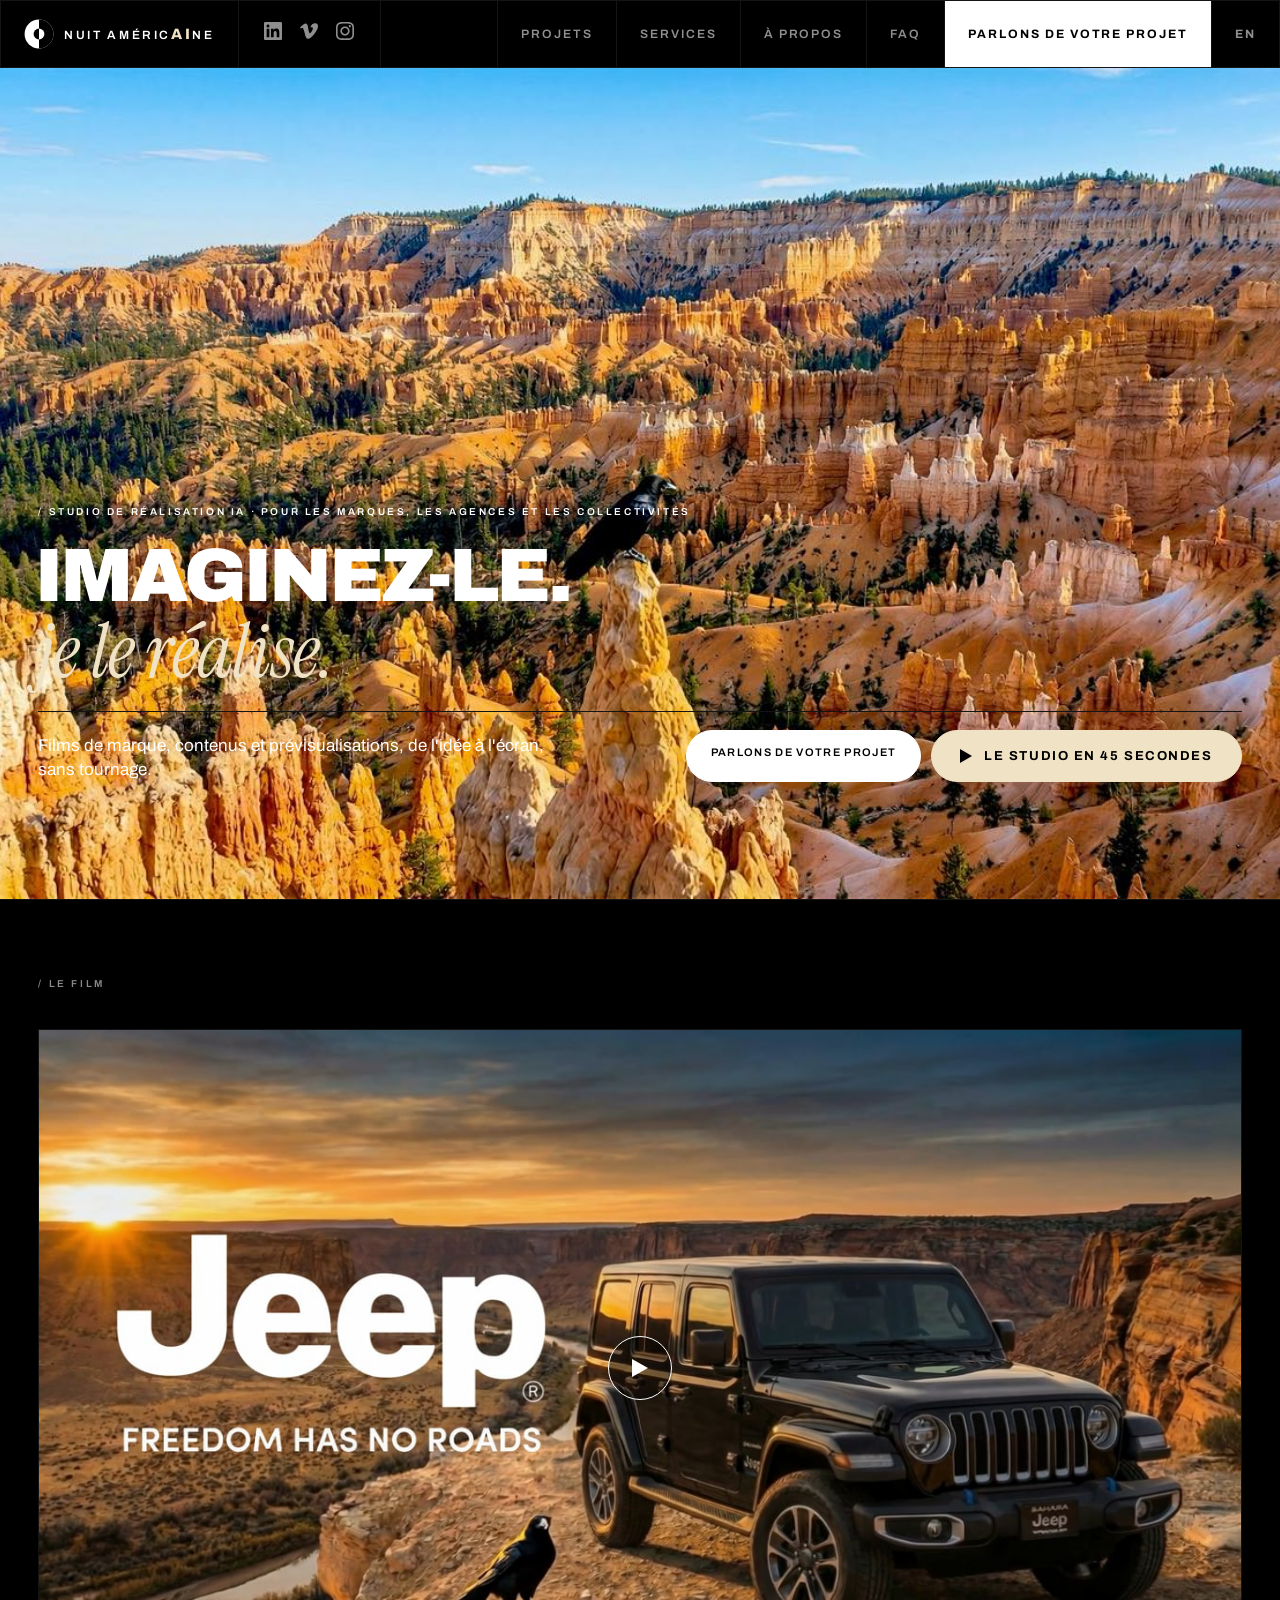
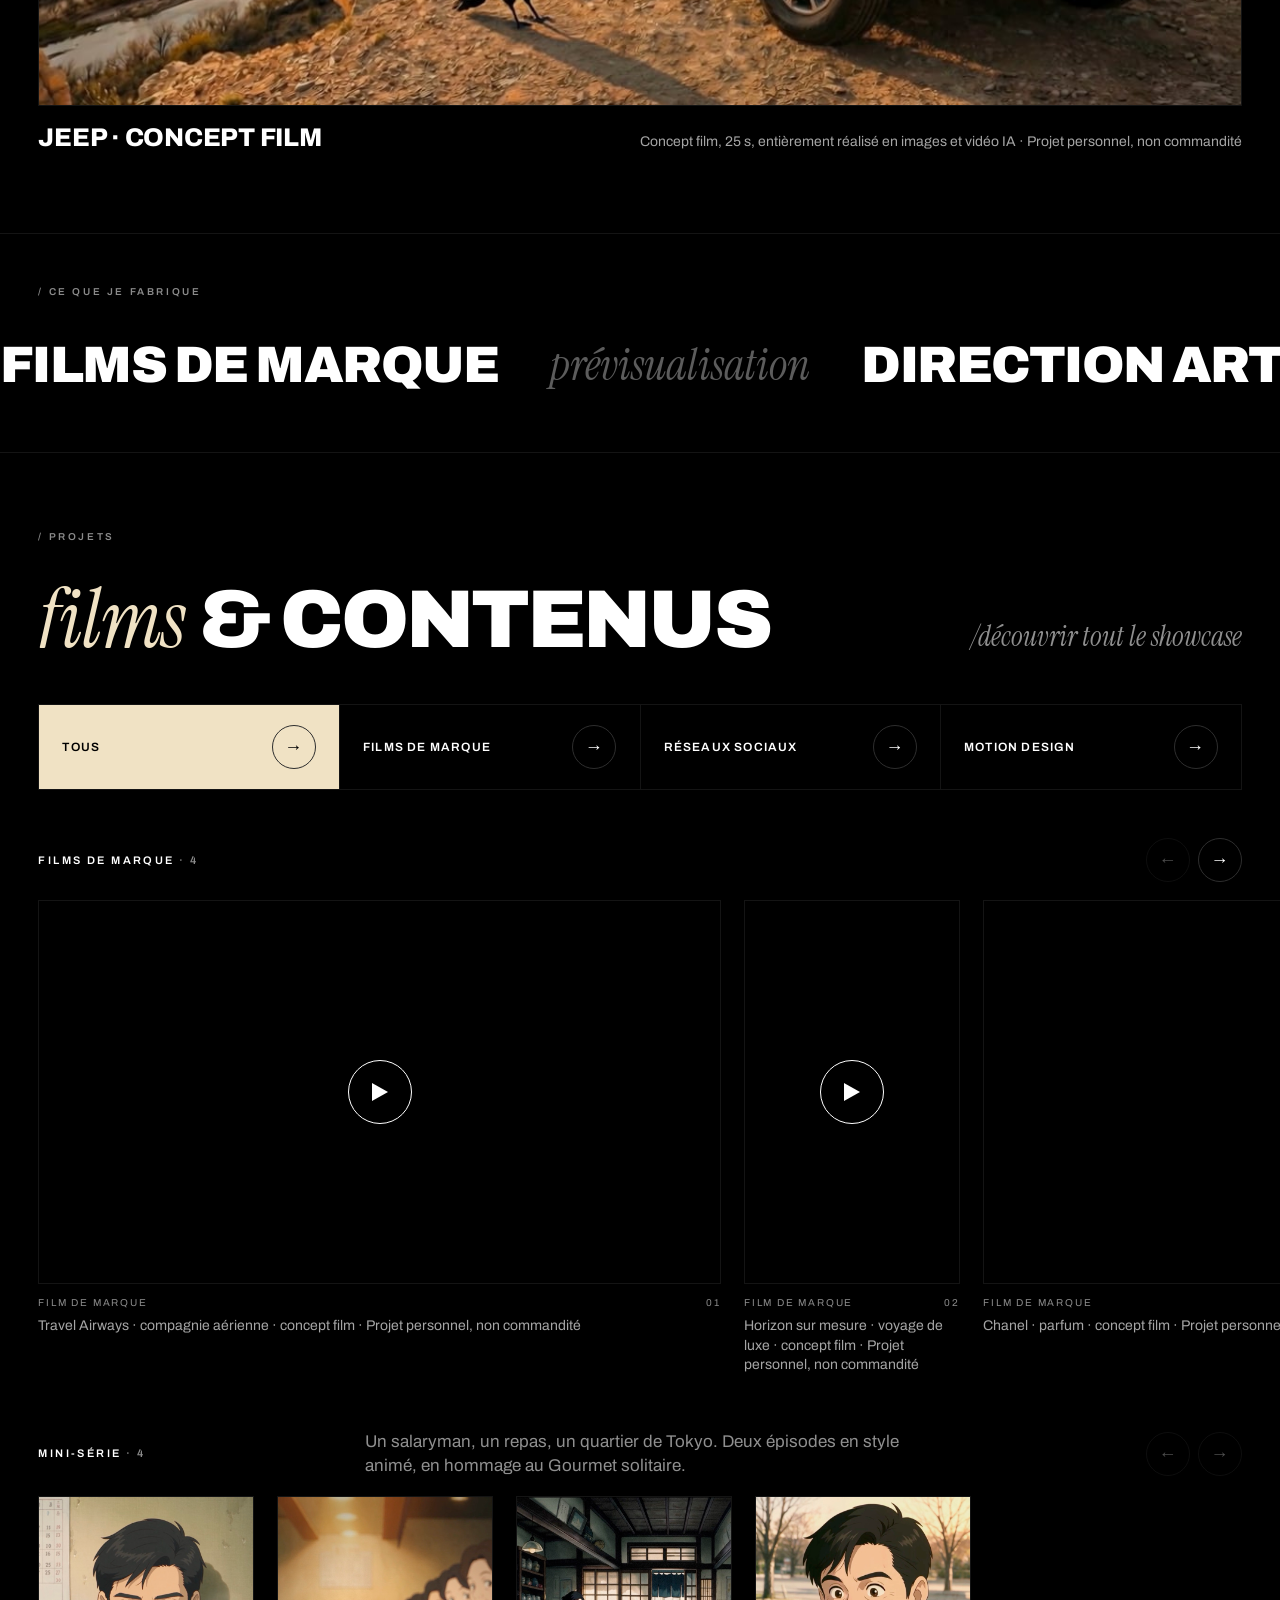
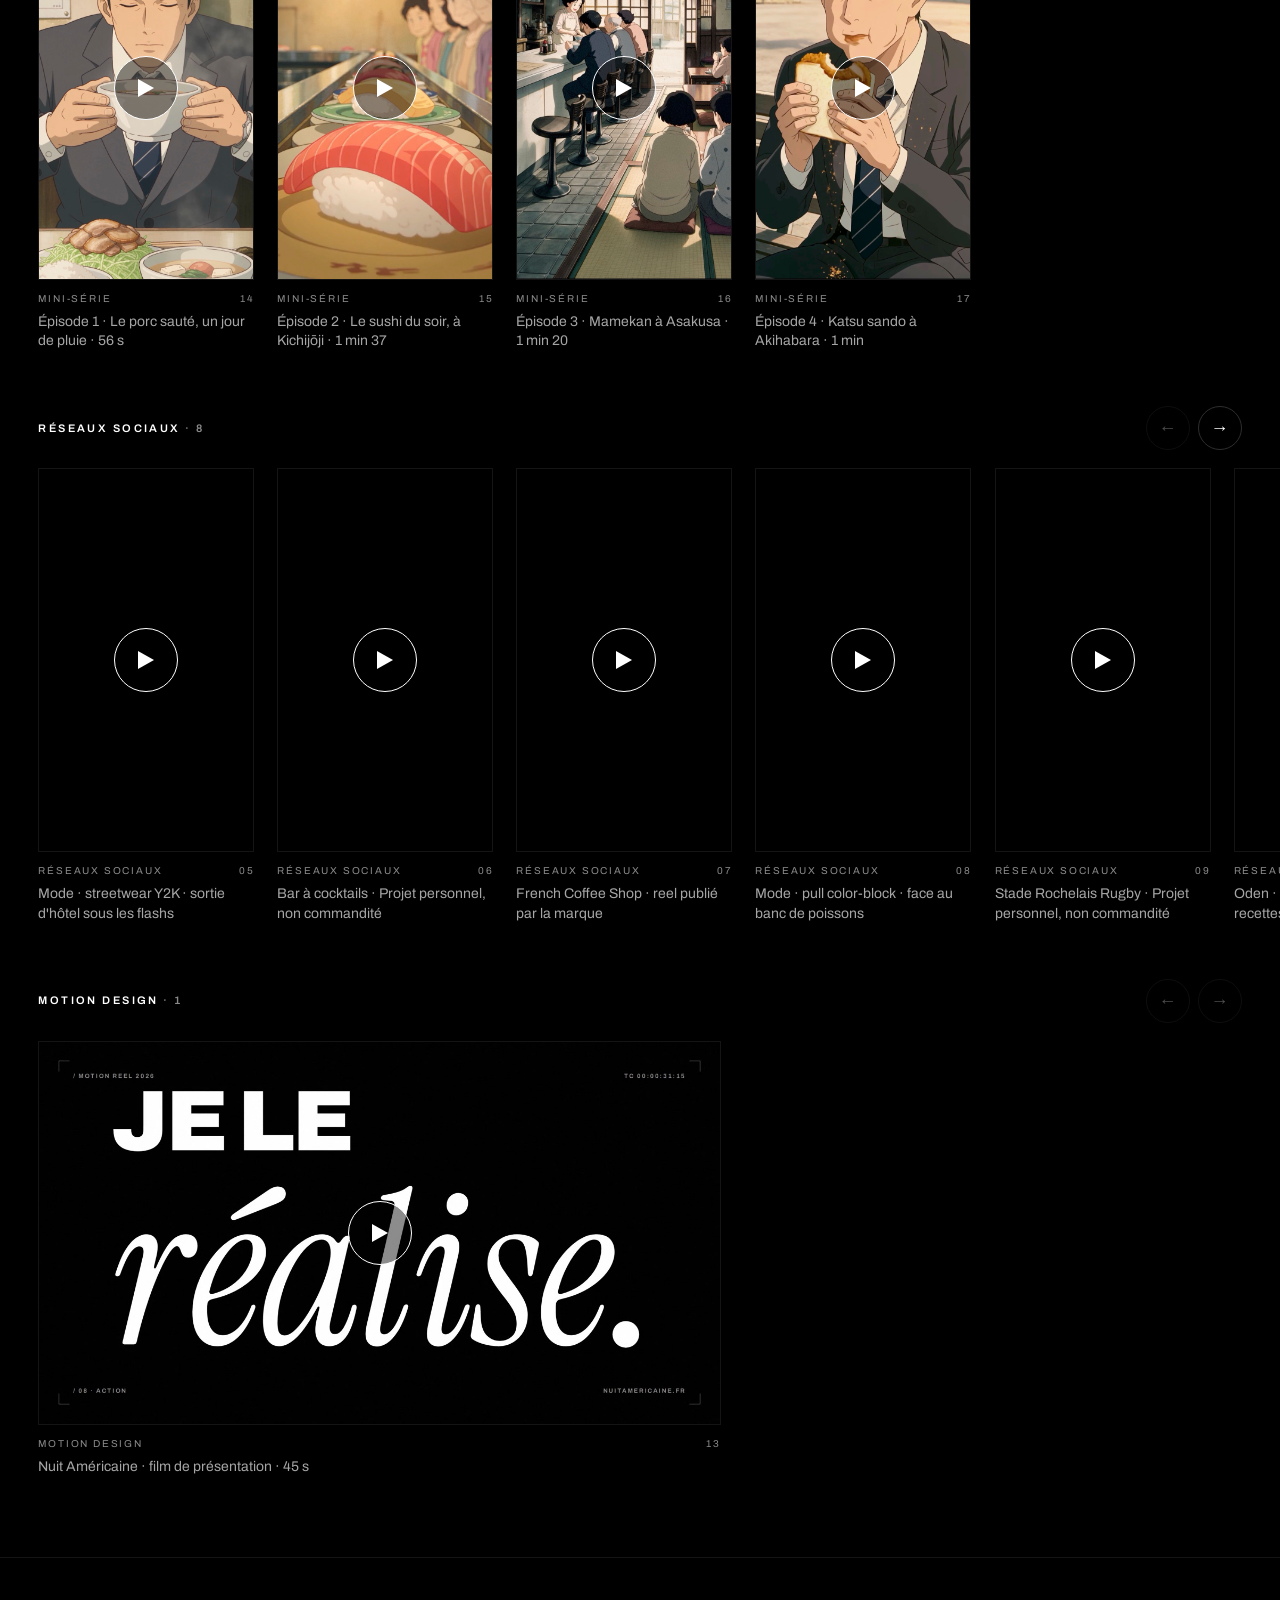
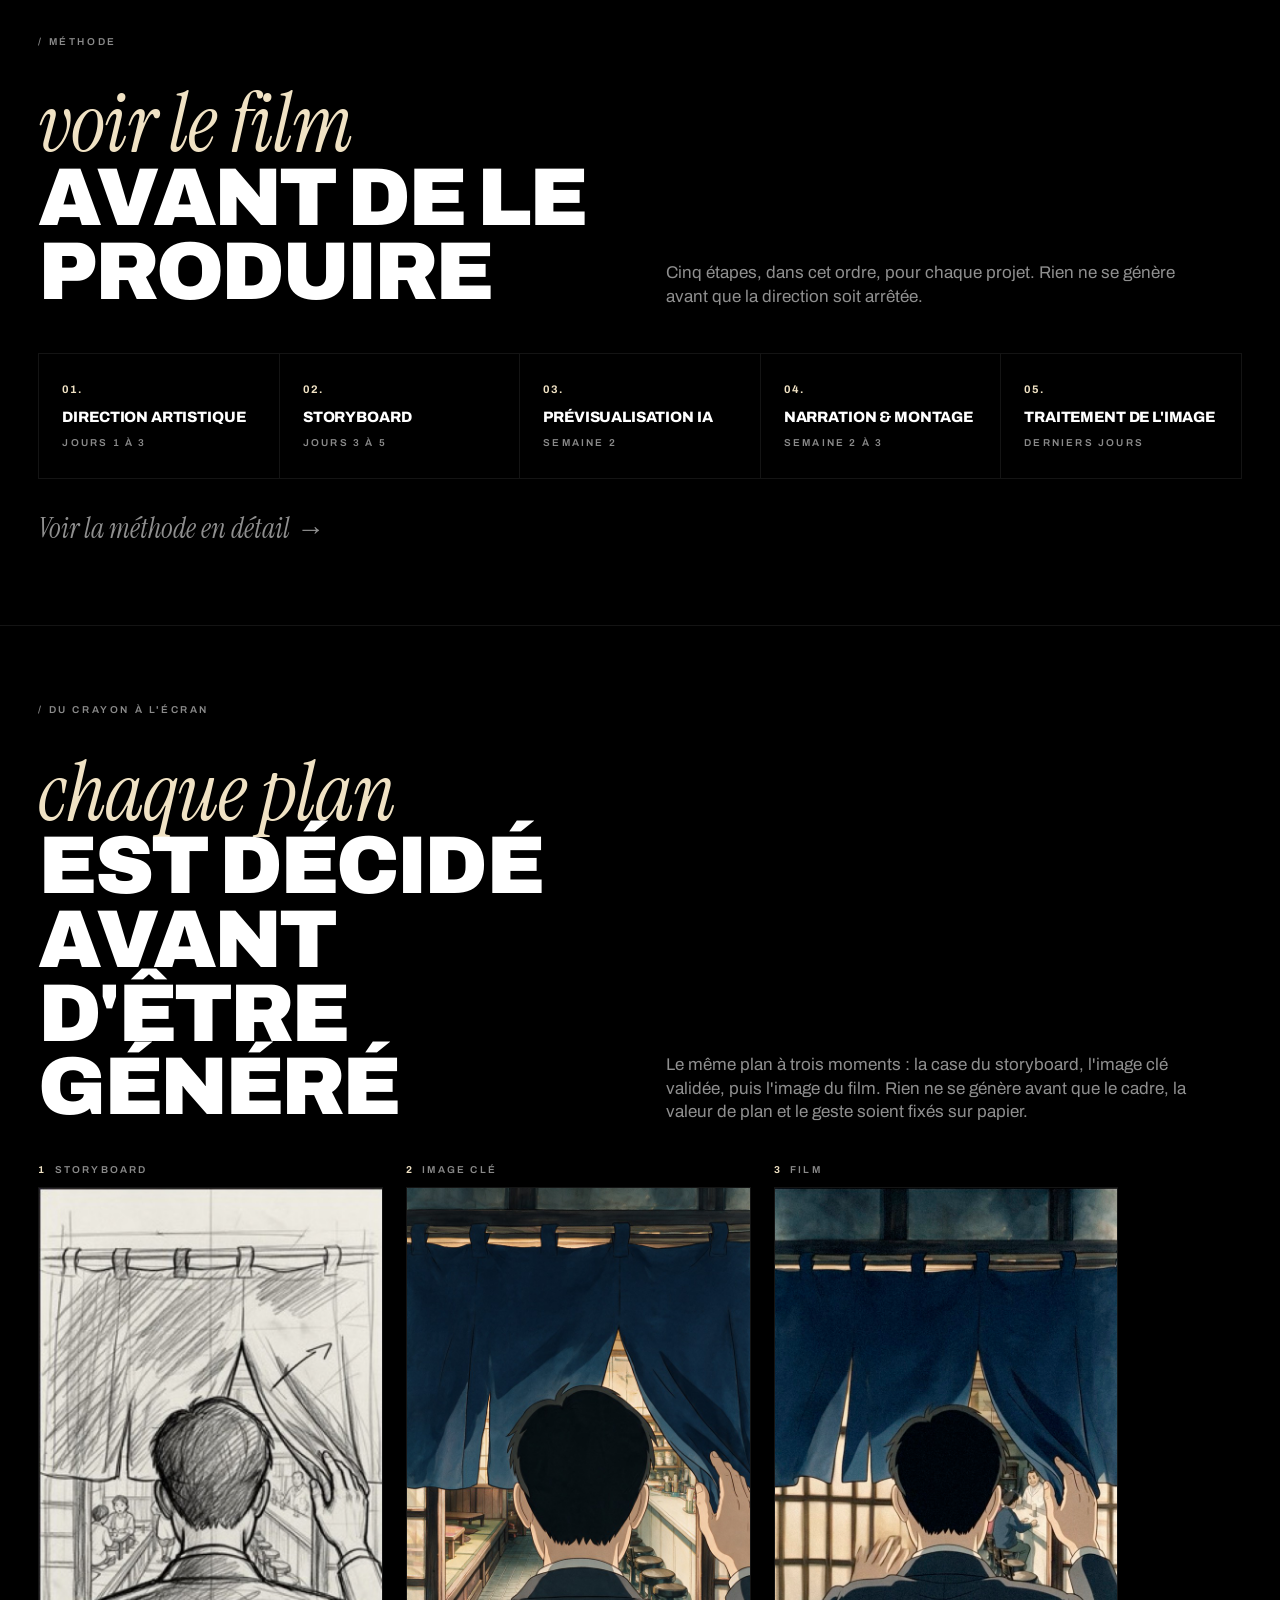
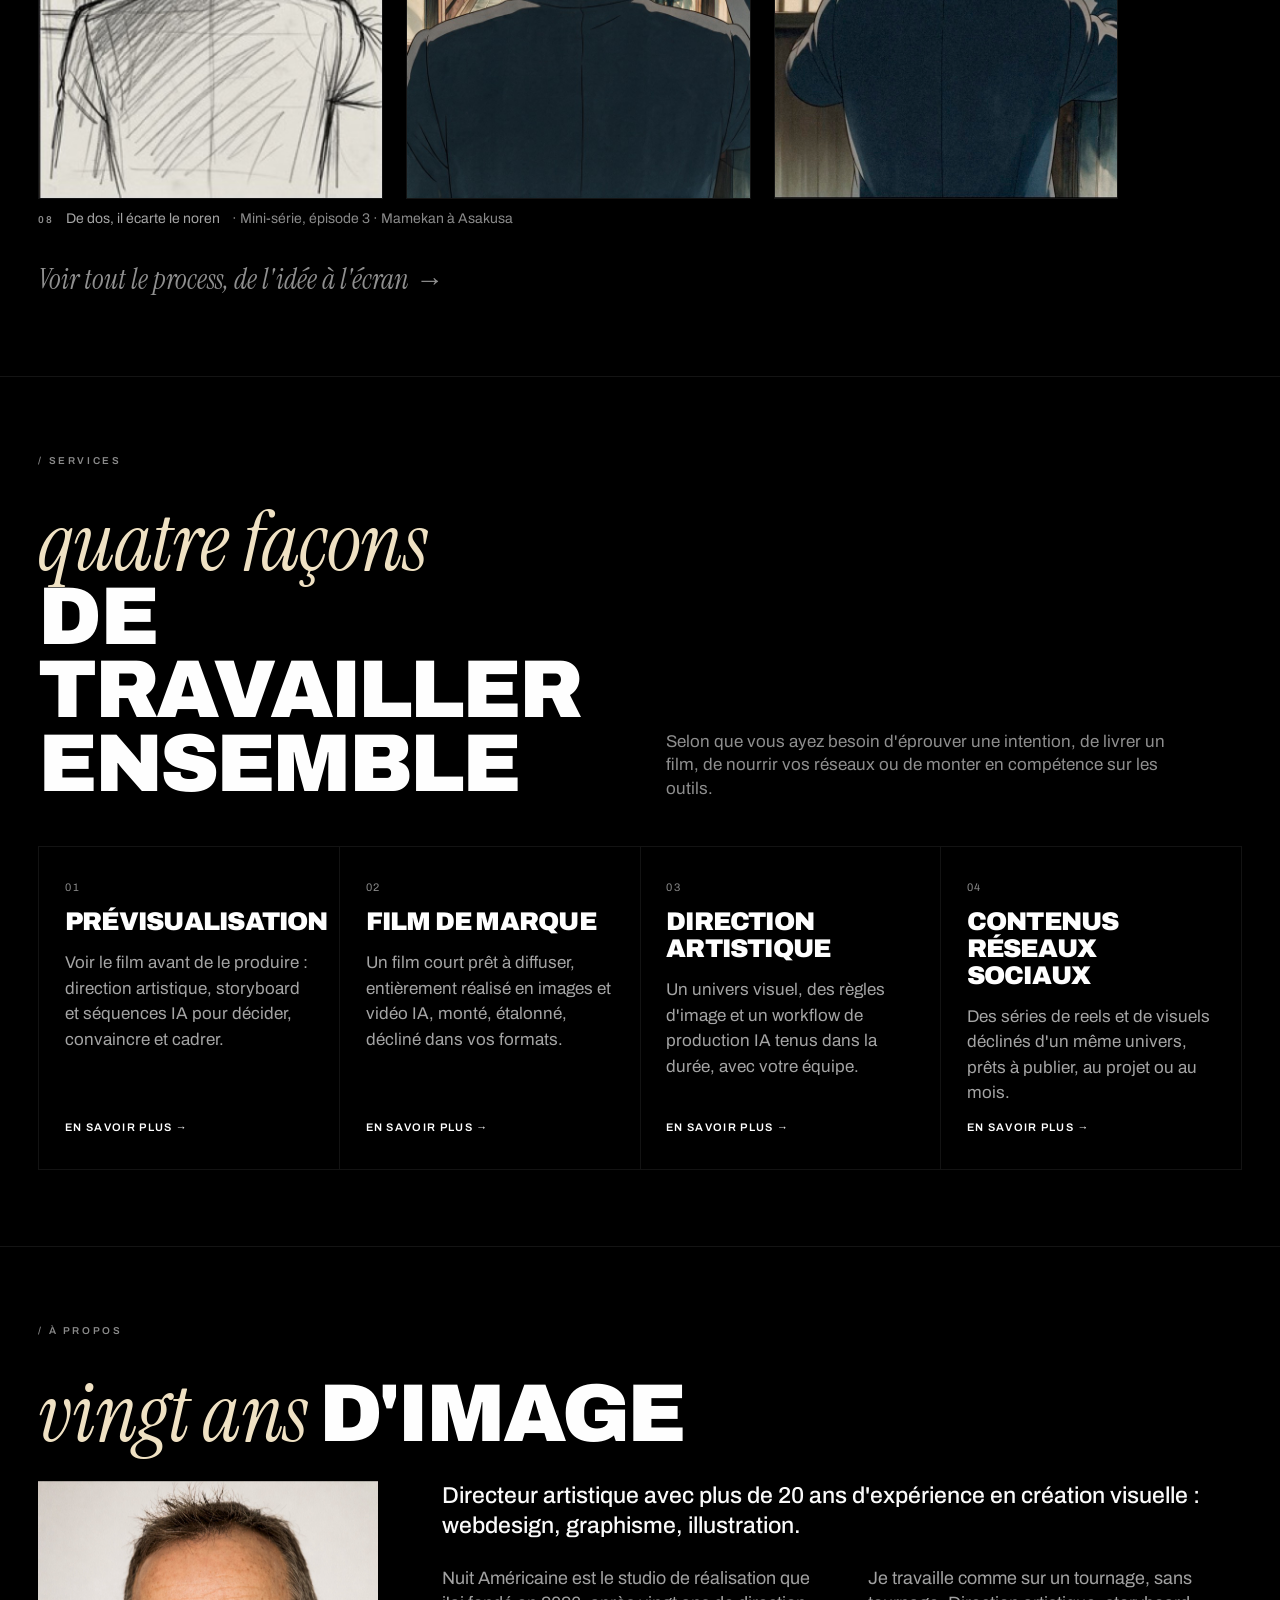
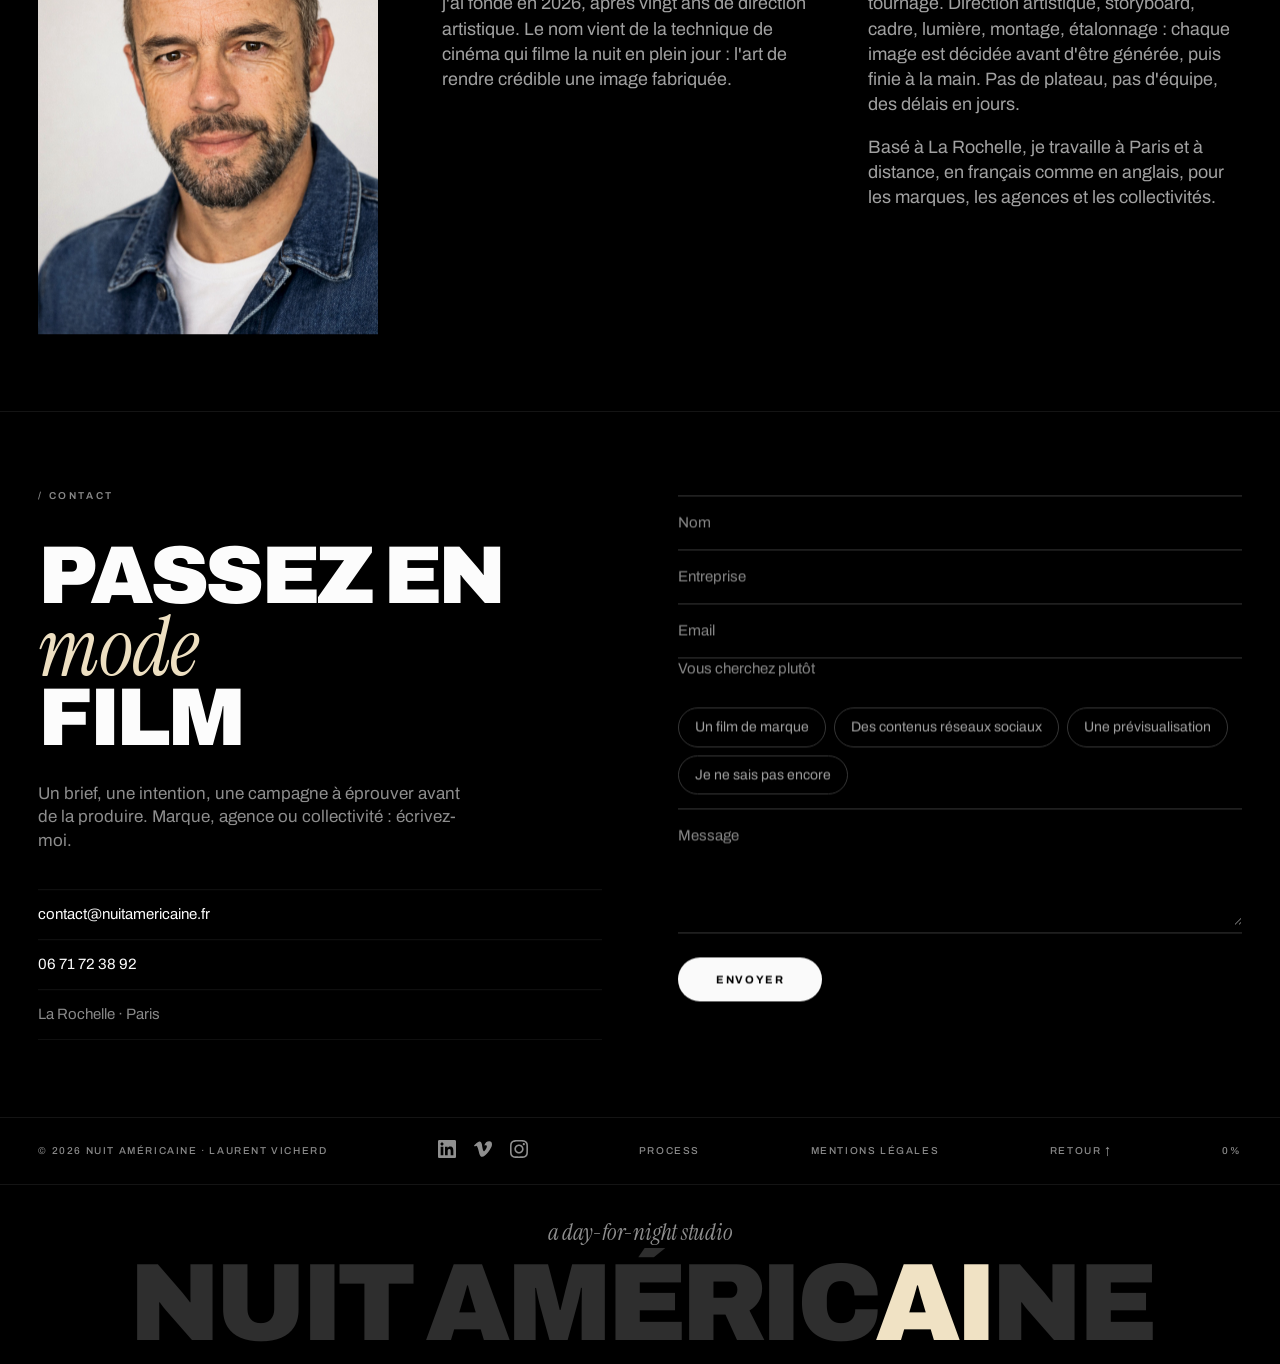
==== commit 23743a31: "Mise en ligne du 2026-11-06 16:02" ====
--- a/index.html
+++ b/index.html
@@ -1,4 +1,4 @@
 <!DOCTYPE html><html lang="fr" class="no-js"><head><meta charset="utf-8"><meta name="viewport" content="width=device-width, initial-scale=1"><meta name="theme-color" content="#000000"><meta name="author" content="Laurent Vicherd"><script>
       document.documentElement.classList.replace("no-js", "js");
     </script><link rel="icon" href="/favicon.svg" type="image/svg+xml"><link rel="apple-touch-icon" href="/apple-touch-icon.png"><link rel="sitemap" href="/sitemap-index.xml"><link rel="preload" href="/fonts/archivo-latin-wght-normal.woff2" as="font" type="font/woff2" crossorigin><link rel="preload" href="/fonts/instrument-serif-latin-400-italic.woff2" as="font" type="font/woff2" crossorigin><title>Nuit Américaine · Agence de création vidéo IA, par Laurent Vicherd</title><meta name="description" content="Nuit Américaine, agence de création vidéo IA, La Rochelle et Paris, dirigée par Laurent Vicherd, directeur artistique. Films de marque, contenus réseaux sociaux et prévisualisation, entièrement produits par l'IA."><link rel="canonical" href="https://nuitamericaine.fr/"><meta property="og:type" content="website"><meta property="og:site_name" content="Nuit Américaine · agence de création vidéo IA"><meta property="og:locale" content="fr_FR"><link rel="alternate" hreflang="fr" href="https://nuitamericaine.fr/"><link rel="alternate" hreflang="en" href="https://nuitamericaine.fr/en/"><link rel="alternate" hreflang="x-default" href="https://nuitamericaine.fr/"><meta property="og:title" content="Nuit Américaine · Agence de création vidéo IA, par Laurent Vicherd"><meta property="og:description" content="Nuit Américaine, agence de création vidéo IA, La Rochelle et Paris, dirigée par Laurent Vicherd, directeur artistique. Films de marque, contenus réseaux sociaux et prévisualisation, entièrement produits par l'IA."><meta property="og:url" content="https://nuitamericaine.fr/"><meta property="og:image" content="https://nuitamericaine.fr/images/og-image.jpg"><meta property="og:image:width" content="1200"><meta property="og:image:height" content="630"><meta property="og:image:alt" content="Nuit Américaine, agence de création vidéo IA · Laurent Vicherd, directeur artistique"><meta name="twitter:card" content="summary_large_image"><meta name="twitter:title" content="Nuit Américaine · Agence de création vidéo IA, par Laurent Vicherd"><meta name="twitter:description" content="Nuit Américaine, agence de création vidéo IA, La Rochelle et Paris, dirigée par Laurent Vicherd, directeur artistique. Films de marque, contenus réseaux sociaux et prévisualisation, entièrement produits par l'IA."><meta name="twitter:image" content="https://nuitamericaine.fr/images/og-image.jpg"><meta name="twitter:image:alt" content="Nuit Américaine, agence de création vidéo IA · Laurent Vicherd, directeur artistique"><script type="application/ld+json">{"@context":"https://schema.org","@type":["Organization","LocalBusiness"],"@id":"https://nuitamericaine.fr/#organization","name":"Nuit Américaine","alternateName":"Nuit Americaine","url":"https://nuitamericaine.fr","logo":"https://nuitamericaine.fr/icon-512.png","image":"https://nuitamericaine.fr/images/og-image.jpg","description":"Nuit Américaine, agence de création vidéo IA, La Rochelle et Paris, dirigée par Laurent Vicherd, directeur artistique. Films de marque, contenus réseaux sociaux et prévisualisation, entièrement produits par l'IA.","email":"contact@nuitamericaine.fr","telephone":"+33671723892","founder":{"@type":"Person","name":"Laurent Vicherd"},"address":{"@type":"PostalAddress","addressLocality":"La Rochelle","addressRegion":"Nouvelle-Aquitaine","addressCountry":"FR"},"areaServed":["La Rochelle","Paris","France","Europe"],"knowsLanguage":["fr","en"],"makesOffer":[{"@type":"Offer","itemOffered":{"@type":"Service","name":"Prévisualisation"}},{"@type":"Offer","itemOffered":{"@type":"Service","name":"Film de marque"}},{"@type":"Offer","itemOffered":{"@type":"Service","name":"Direction artistique"}},{"@type":"Offer","itemOffered":{"@type":"Service","name":"Contenus réseaux sociaux"}}],"sameAs":["https://www.linkedin.com/in/lvicherd/","https://vimeo.com/showcase/12160881","https://www.instagram.com/dreamer.anime/"]}</script><script type="application/ld+json">{"@context":"https://schema.org","@type":"Person","name":"Laurent Vicherd","jobTitle":"Directeur artistique, créateur vidéo IA et réalisateur","description":"Nuit Américaine, agence de création vidéo IA, La Rochelle et Paris, dirigée par Laurent Vicherd, directeur artistique. Films de marque, contenus réseaux sociaux et prévisualisation, entièrement produits par l'IA.","url":"https://nuitamericaine.fr","image":"https://nuitamericaine.fr/images/og-image.jpg","email":"mailto:contact@nuitamericaine.fr","telephone":"+33671723892","address":{"@type":"PostalAddress","addressLocality":"La Rochelle","addressRegion":"Nouvelle-Aquitaine","addressCountry":"FR"},"knowsLanguage":[{"@type":"Language","name":"Français","alternateName":"fr"},{"@type":"Language","name":"Anglais","alternateName":"en"}],"knowsAbout":["Direction artistique","Prévisualisation cinématographique","Vidéo générée par IA","Contenus réseaux sociaux","Motion design","Narration visuelle","Colorimétrie"],"worksFor":{"@id":"https://nuitamericaine.fr/#organization"},"sameAs":["https://www.linkedin.com/in/lvicherd/","https://vimeo.com/showcase/12160881","https://www.instagram.com/dreamer.anime/"]}</script><link rel="stylesheet" href="/_astro/Footer.DX5v9vsR.css"><link rel="stylesheet" href="/_astro/Contact.EjF311_7.css"><style>._FJtSol{padding:var(--space-section-y) var(--space-section-x);border-bottom:var(--rule)}._LM-i7o{margin-bottom:var(--space-label);color:var(--c-text-meta);font-size:var(--fs-label-sm);letter-spacing:var(--ls-label-wide);text-transform:uppercase;font-weight:600}._RmPe41{gap:var(--space-gap);grid-template-columns:repeat(auto-fit,minmax(300px,1fr));align-items:end;margin-bottom:clamp(24px,3vw,40px);display:grid}._8kO7ox{max-width:1100px;font-size:var(--fs-h2-alt);letter-spacing:var(--ls-h2);font-weight:900;line-height:var(--lh-display);text-transform:uppercase}._2wJF0M{color:var(--c-accent);font-family:var(--font-serif);letter-spacing:var(--ls-serif);text-transform:lowercase;font-style:italic;font-weight:400}._IzQV4X{max-width:520px;color:var(--c-text-tertiary);font-size:var(--fs-body)}._d57tDG,._WR9BhF{gap:var(--space-gap-sm);grid-template-columns:repeat(3,1fr);max-width:1080px;display:grid}._d57tDG{margin-bottom:10px}._0mjghO{color:var(--c-text-meta);font-size:var(--fs-label-sm);letter-spacing:var(--ls-label);text-transform:uppercase;align-items:baseline;gap:8px;font-weight:600;display:flex}._vVRgnr{color:var(--c-accent);font-weight:700}._5RcgRW{margin:0 0 clamp(24px,3vw,40px)}._5RcgRW:last-of-type{margin-bottom:0}._F-tGew{aspect-ratio:9/16;border:var(--rule);object-fit:cover;background:var(--c-bg);width:100%;height:auto;display:block}._OWI5hS{max-width:1080px;color:var(--c-text-secondary);font-size:var(--fs-xs);flex-wrap:wrap;align-items:baseline;gap:12px;margin-top:10px;display:flex}._y6N9Il{color:var(--c-text-meta);font-size:var(--fs-label-sm);letter-spacing:var(--ls-label-mid);font-weight:600}._9H5wL-{color:var(--c-text-meta)}._SRtATu{color:var(--c-text-tertiary);font-family:var(--font-serif);font-size:var(--fs-showcase-link);transition:color var(--duration-hover) ease;margin-top:clamp(20px,2.4vw,32px);font-style:italic;display:inline-block}._SRtATu:hover,._SRtATu:focus-visible{color:var(--c-accent)}
-</style></head><body><a class="skip-link" href="#top">Aller au contenu</a><header class="_wbp8n1"><nav class="_0O6ddc" aria-label="Navigation principale"><a class="_5jztdh _KssVgu" href="#top"><svg class="_oegGxY" viewBox="0 0 100 100" aria-hidden="true" focusable="false"><defs><clipPath id="na-h"><rect x="50" y="0" width="50" height="100"></rect></clipPath></defs><circle cx="50" cy="50" r="48" fill="#fff"></circle><circle cx="50" cy="50" r="48" fill="#000" clip-path="url(#na-h)"></circle><circle cx="50" cy="50" r="18" fill="#000"></circle><circle cx="50" cy="50" r="18" fill="#fff" clip-path="url(#na-h)"></circle></svg><span class="_LylGI-">Nuit Améric<span class="_NhfbE0">ai</span>ne</span><span class="visually-hidden">, retour en haut de page</span></a><span class="_5jztdh _innQ03"><ul class="_6sXvDL" aria-label="Réseaux et profils"><li><a class="_XAW3bi" href="https://www.linkedin.com/in/lvicherd/" target="_blank" rel="noopener"><svg class="_UkfkSz" viewBox="0 0 24 24" aria-hidden="true" focusable="false"><path fill="currentColor" d="M20.447 20.452h-3.554v-5.569c0-1.328-.027-3.037-1.852-3.037-1.853 0-2.136 1.445-2.136 2.939v5.667H9.351V9h3.414v1.561h.046c.477-.9 1.637-1.85 3.37-1.85 3.601 0 4.267 2.37 4.267 5.455v6.286zM5.337 7.433c-1.144 0-2.063-.926-2.063-2.065 0-1.138.92-2.063 2.063-2.063 1.14 0 2.064.925 2.064 2.063 0 1.139-.925 2.065-2.064 2.065zm1.782 13.019H3.555V9h3.564v11.452zM22.225 0H1.771C.792 0 0 .774 0 1.729v20.542C0 23.227.792 24 1.771 24h20.451C23.2 24 24 23.227 24 22.271V1.729C24 .774 23.2 0 22.222 0h.003z"></path></svg><span class="visually-hidden">LinkedIn</span><span class="visually-hidden">(nouvelle fenêtre)</span></a></li><li><a class="_XAW3bi" href="https://vimeo.com/showcase/12160881" target="_blank" rel="noopener"><svg class="_UkfkSz" viewBox="0 0 24 24" aria-hidden="true" focusable="false"><path fill="currentColor" d="M23.9765 6.4168c-.105 2.338-1.739 5.5429-4.894 9.6088-3.2679 4.247-6.0258 6.3699-8.2898 6.3699-1.409 0-2.578-1.294-3.553-3.881l-1.9179-7.1138c-.719-2.584-1.488-3.878-2.312-3.878-.179 0-.806.378-1.881 1.132l-1.129-1.457a315.06 315.06 0 0 0 3.501-3.1279c1.579-1.368 2.765-2.085 3.554-2.159 1.867-.18 3.016 1.1 3.447 3.838.465 2.953.789 4.789.971 5.507.539 2.45 1.131 3.674 1.776 3.674.502 0 1.256-.796 2.265-2.385 1.004-1.589 1.54-2.797 1.612-3.628.144-1.371-.395-2.061-1.614-2.061-.574 0-1.167.121-1.777.391 1.186-3.868 3.434-5.757 6.762-5.637 2.473.06 3.628 1.664 3.493 4.797l-.013.01z"></path></svg><span class="visually-hidden">Vimeo</span><span class="visually-hidden">(nouvelle fenêtre)</span></a></li><li><a class="_XAW3bi" href="https://www.instagram.com/dreamer.anime/" target="_blank" rel="noopener"><svg class="_UkfkSz" viewBox="0 0 24 24" aria-hidden="true" focusable="false"><path fill="currentColor" d="M12 0C8.74 0 8.333.015 7.053.072 5.775.132 4.905.333 4.14.63c-.789.306-1.459.717-2.126 1.384S.935 3.35.63 4.14C.333 4.905.131 5.775.072 7.053.012 8.333 0 8.74 0 12s.015 3.667.072 4.947c.06 1.277.261 2.148.558 2.913.306.788.717 1.459 1.384 2.126.667.666 1.336 1.079 2.126 1.384.766.296 1.636.499 2.913.558C8.333 23.988 8.74 24 12 24s3.667-.015 4.947-.072c1.277-.06 2.148-.262 2.913-.558.788-.306 1.459-.718 2.126-1.384.666-.667 1.079-1.335 1.384-2.126.296-.765.499-1.636.558-2.913.06-1.28.072-1.687.072-4.947s-.015-3.667-.072-4.947c-.06-1.277-.262-2.149-.558-2.913-.306-.789-.718-1.459-1.384-2.126C21.319 1.347 20.651.935 19.86.63c-.765-.297-1.636-.499-2.913-.558C15.667.012 15.26 0 12 0zm0 2.16c3.203 0 3.585.016 4.85.071 1.17.055 1.805.249 2.227.415.562.217.96.477 1.382.896.419.42.679.819.896 1.381.164.422.36 1.057.413 2.227.057 1.266.07 1.646.07 4.85s-.015 3.585-.074 4.85c-.061 1.17-.256 1.805-.421 2.227-.224.562-.479.96-.899 1.382-.419.419-.824.679-1.38.896-.42.164-1.065.36-2.235.413-1.274.057-1.649.07-4.859.07-3.211 0-3.586-.015-4.859-.074-1.171-.061-1.816-.256-2.236-.421-.569-.224-.96-.479-1.379-.899-.421-.419-.69-.824-.9-1.38-.165-.42-.359-1.065-.42-2.235-.045-1.26-.061-1.649-.061-4.844 0-3.196.016-3.586.061-4.861.061-1.17.255-1.814.42-2.234.21-.57.479-.96.9-1.381.419-.419.81-.689 1.379-.898.42-.166 1.051-.361 2.221-.421 1.275-.045 1.65-.06 4.859-.06l.045.03zm0 3.678c-3.405 0-6.162 2.76-6.162 6.162 0 3.405 2.76 6.162 6.162 6.162 3.405 0 6.162-2.76 6.162-6.162 0-3.405-2.76-6.162-6.162-6.162zM12 16c-2.21 0-4-1.79-4-4s1.79-4 4-4 4 1.79 4 4-1.79 4-4 4zm7.846-10.405c0 .795-.646 1.44-1.44 1.44-.795 0-1.44-.646-1.44-1.44 0-.794.646-1.439 1.44-1.439.793-.001 1.44.645 1.44 1.439z"></path></svg><span class="visually-hidden">Instagram</span><span class="visually-hidden">(nouvelle fenêtre)</span></a></li></ul></span><span class="_5jztdh _wGS1Yd" aria-hidden="true"></span><span class="_5jztdh _672JQn"><a class="_-FFBN1" href="#projets">Projets</a></span><span class="_5jztdh _672JQn"><a class="_-FFBN1" href="/services">Services</a></span><span class="_5jztdh _672JQn"><a class="_-FFBN1" href="#apropos">À propos</a></span><span class="_5jztdh _672JQn"><a class="_-FFBN1" href="/services#faq">FAQ</a></span><span class="_5jztdh _gAZI0k"><a class="_b3pAGg" href="#contact">Parlons de votre projet</a></span><span class="_5jztdh _28Ge5Y"><a class="_ID6BMH" href="/en/" lang="en" hreflang="en">EN</a></span></nav></header><main><section class="_EOciAQ" id="top"><div class="_E2s0Wj" aria-hidden="true"><video class="_4njW0q" data-hero-video poster="/images/hero-poster.jpg" muted loop playsinline preload="metadata" tabindex="-1"><source src="/videos/hero.mp4" type="video/mp4"></video></div><p class="_DRItm-" data-reveal>/ Studio de réalisation IA · pour les marques, les agences et les collectivités</p><h1 class="_-aDW0U" data-reveal>Imaginez-le.<br><span class="_s-t-P8">je le réalise.</span></h1><div class="_HkXryt" data-reveal><p class="_ezBkP9">Films de marque, contenus et prévisualisations, de l&#39;idée à l&#39;écran, sans tournage.</p><div class="_1n6pRi"><a class="_N9rGZK _R1KWrd" href="#contact">Parlons de votre projet</a><a class="_N9rGZK _MfQy-w" href="#film-studio" data-play-studio><svg class="_RhfrwD" width="12" height="14" viewBox="0 0 12 14" fill="currentColor" aria-hidden="true"><path d="M0 0L12 7L0 14Z"></path></svg>Le studio en 45 secondes</a></div></div></section><section class="_SEMcE3" aria-labelledby="film-titre"><p class="_TMqPRM" data-reveal>/ Le film</p><div class="_PsSI9Y" data-reveal><button class="_bNBcaM" type="button" data-video-facade data-video-id="1176150664" data-video-title="Jeep · concept film" aria-label="Lire le film Jeep · concept film sur Vimeo"><img class="_WXocgA" src="/images/posters/video-04.jpg" alt="Image d'ouverture du concept film Jeep : un 4x4 au bord d'un canyon au soleil couchant." width="1280" height="720" decoding="async"><span class="_K4FplE" aria-hidden="true"><svg width="16" height="18" viewBox="0 0 16 18" fill="currentColor"><path d="M0 0L16 9L0 18Z"></path></svg></span></button><noscript><a class="_5IlY3P" href="https://vimeo.com/1176150664" target="_blank" rel="noopener"><img class="_WXocgA" src="/images/posters/video-04.jpg" alt="Image d'ouverture du concept film Jeep : un 4x4 au bord d'un canyon au soleil couchant." width="1280" height="720"><span class="_lrZxmO">Vimeo ↗</span></a></noscript></div><div class="_QE5AT4" data-reveal><h2 class="_oQU0Nr" id="film-titre">Jeep · concept film</h2><p class="_DXHihj">Concept film, 25 s, entièrement réalisé en images et vidéo IA · Projet personnel, non commandité</p></div></section><section class="_0sg8S0" aria-label="Ce que je fabrique"><p class="_gAsKgn">/ Ce que je fabrique</p><div class="_cw5gLJ"><div class="_ScFVD5"><span class="_ceEhWp">Films de marque</span><span class="_aMwuZ1">prévisualisation</span><span class="_ceEhWp">Direction artistique</span><span class="_aMwuZ1">motion design</span><span class="_ceEhWp">Narration visuelle</span><span class="_aMwuZ1">colorimétrie</span><span class="_ceEhWp">Contenus réseaux sociaux</span><span class="_aMwuZ1">reels &amp; séries</span></div><div class="_ScFVD5" aria-hidden="true"><span class="_ceEhWp">Films de marque</span><span class="_aMwuZ1">prévisualisation</span><span class="_ceEhWp">Direction artistique</span><span class="_aMwuZ1">motion design</span><span class="_ceEhWp">Narration visuelle</span><span class="_aMwuZ1">colorimétrie</span><span class="_ceEhWp">Contenus réseaux sociaux</span><span class="_aMwuZ1">reels &amp; séries</span></div></div></section><section class="_XnP-DE" id="projets" data-projects><p class="_xaM4bd" data-reveal>/ Projets</p><div class="_LKcLnQ" data-reveal><h2 class="_h4AxAI"><span class="_HndAAG">films</span> &amp; contenus</h2><a class="_Z-y7u-" href="https://vimeo.com/showcase/12160881" target="_blank" rel="noopener">/découvrir tout le showcase <span class="visually-hidden">(nouvelle fenêtre)</span></a></div><ul class="ruled-grid _-sAWyq" aria-label="Filtrer les contenus par catégorie" data-reveal><li class="ruled-cell _ffMfDf"><button class="_nqh50D" type="button" data-filter="tous" data-filter-label="Tous" aria-pressed="true"><span>Tous</span><span class="_gTnR7n" aria-hidden="true">→</span></button></li><li class="ruled-cell _ffMfDf"><button class="_nqh50D" type="button" data-filter="films-de-marque" data-filter-label="Films de marque" aria-pressed="false"><span>Films de marque</span><span class="_gTnR7n" aria-hidden="true">→</span></button></li><li class="ruled-cell _ffMfDf"><button class="_nqh50D" type="button" data-filter="reseaux-sociaux" data-filter-label="Réseaux sociaux" aria-pressed="false"><span>Réseaux sociaux</span><span class="_gTnR7n" aria-hidden="true">→</span></button></li><li class="ruled-cell _ffMfDf"><button class="_nqh50D" type="button" data-filter="motion-design" data-filter-label="Motion design" aria-pressed="false"><span>Motion design</span><span class="_gTnR7n" aria-hidden="true">→</span></button></li></ul><p class="visually-hidden" data-filter-status aria-live="polite"></p><div class="_xYwr3K" data-carousel data-reveal><div class="_NORXC7"><p class="_hjZiLB" id="bandeau-films">Films de marque<span class="_Fj1w9S" aria-hidden="true"> · 4</span></p><div class="_FFjGPI"><button class="_gTnR7n" type="button" data-carousel-prev aria-label="Films de marque : précédents">←</button><button class="_gTnR7n" type="button" data-carousel-next aria-label="Films de marque : suivants">→</button></div></div><div class="_KVOR9C" data-carousel-track tabindex="0" role="region" aria-labelledby="bandeau-films"><div data-categories="films-de-marque" data-orientation="landscape"><div class="_p1DOcI"><button class="_bNBcaM" type="button" data-video-facade data-video-id="1174697975" data-video-title="Travel Airways · concept film" aria-label="Lire le Film de marque 01 sur Vimeo"><img class="_WXocgA" src="/images/posters/video-01.jpg" alt="Image d'ouverture du concept film Travel Airways." width="1280" height="720" loading="lazy" decoding="async"><span class="_K4FplE" aria-hidden="true"><svg width="16" height="18" viewBox="0 0 16 18" fill="currentColor"><path d="M0 0L16 9L0 18Z"></path></svg></span></button><noscript><a class="_5IlY3P" href="https://vimeo.com/1174697975" target="_blank" rel="noopener"><img class="_WXocgA" src="/images/posters/video-01.jpg" alt="Image d'ouverture du concept film Travel Airways." width="1280" height="720"><span class="_lrZxmO">Lire le Film de marque 01 sur Vimeo ↗</span></a></noscript></div><p class="_GtajoO"><span>Film de marque</span><span>01</span></p><p class="_srpc16">Travel Airways · compagnie aérienne · concept film · Projet personnel, non commandité</p></div><div data-categories="films-de-marque" data-orientation="portrait"><div class="_p1DOcI _r8mpt8"><button class="_bNBcaM" type="button" data-video-facade data-video-id="1174701593" data-video-title="Horizon sur mesure · voyage de luxe, concept film" aria-label="Lire le Film de marque 02 sur Vimeo"><img class="_WXocgA" src="/images/posters/video-02.jpg" alt="Un couple assis devant les coupoles bleues de Santorin, au-dessus de la mer." width="720" height="1280" loading="lazy" decoding="async"><span class="_K4FplE" aria-hidden="true"><svg width="16" height="18" viewBox="0 0 16 18" fill="currentColor"><path d="M0 0L16 9L0 18Z"></path></svg></span></button><noscript><a class="_5IlY3P" href="https://vimeo.com/1174701593" target="_blank" rel="noopener"><img class="_WXocgA" src="/images/posters/video-02.jpg" alt="Un couple assis devant les coupoles bleues de Santorin, au-dessus de la mer." width="720" height="1280"><span class="_lrZxmO">Lire le Film de marque 02 sur Vimeo ↗</span></a></noscript></div><p class="_GtajoO"><span>Film de marque</span><span>02</span></p><p class="_srpc16">Horizon sur mesure · voyage de luxe · concept film · Projet personnel, non commandité</p></div><div data-categories="films-de-marque" data-orientation="landscape"><div class="_p1DOcI"><button class="_bNBcaM" type="button" data-video-facade data-video-id="1189665061" data-video-title="Chanel · parfum, concept film" aria-label="Lire le Film de marque 03 sur Vimeo"><img class="_WXocgA" src="/images/posters/video-03.jpg" alt="Image d'ouverture du concept film parfum." width="1280" height="720" loading="lazy" decoding="async"><span class="_K4FplE" aria-hidden="true"><svg width="16" height="18" viewBox="0 0 16 18" fill="currentColor"><path d="M0 0L16 9L0 18Z"></path></svg></span></button><noscript><a class="_5IlY3P" href="https://vimeo.com/1189665061" target="_blank" rel="noopener"><img class="_WXocgA" src="/images/posters/video-03.jpg" alt="Image d'ouverture du concept film parfum." width="1280" height="720"><span class="_lrZxmO">Lire le Film de marque 03 sur Vimeo ↗</span></a></noscript></div><p class="_GtajoO"><span>Film de marque</span><span>03</span></p><p class="_srpc16">Chanel · parfum · concept film · Projet personnel, non commandité</p></div><div data-categories="films-de-marque" data-orientation="landscape"><div class="_p1DOcI"><button class="_bNBcaM" type="button" data-video-facade data-video-id="1176150664" data-video-title="Jeep · concept film" aria-label="Lire le Film de marque 04 sur Vimeo"><img class="_WXocgA" src="/images/posters/video-04.jpg" alt="Image d'ouverture du concept film Jeep." width="1280" height="720" loading="lazy" decoding="async"><span class="_K4FplE" aria-hidden="true"><svg width="16" height="18" viewBox="0 0 16 18" fill="currentColor"><path d="M0 0L16 9L0 18Z"></path></svg></span></button><noscript><a class="_5IlY3P" href="https://vimeo.com/1176150664" target="_blank" rel="noopener"><img class="_WXocgA" src="/images/posters/video-04.jpg" alt="Image d'ouverture du concept film Jeep." width="1280" height="720"><span class="_lrZxmO">Lire le Film de marque 04 sur Vimeo ↗</span></a></noscript></div><p class="_GtajoO"><span>Film de marque</span><span>04</span></p><p class="_srpc16">Jeep · automobile · concept film · Projet personnel, non commandité</p></div></div></div><div class="_xYwr3K" id="film-serie" data-carousel data-reveal><div class="_NORXC7"><p class="_hjZiLB" id="bandeau-serie">Mini-série<span class="_Fj1w9S" aria-hidden="true"> · 4</span></p><p class="_D--mUl">Un salaryman, un repas, un quartier de Tokyo. Deux épisodes en style animé, en hommage au Gourmet solitaire.</p><div class="_FFjGPI"><button class="_gTnR7n" type="button" data-carousel-prev aria-label="Mini-série : précédents">←</button><button class="_gTnR7n" type="button" data-carousel-next aria-label="Mini-série : suivants">→</button></div></div><div class="_KVOR9C" data-carousel-track tabindex="0" role="region" aria-labelledby="bandeau-serie"><div data-categories="reseaux-sociaux" data-orientation="portrait"><div class="_p1DOcI _r8mpt8"><button class="_bNBcaM" type="button" data-video-facade data-video-src="/videos/serie/serie-01-porc-saute.mp4" data-video-title="Épisode 1 · Le porc sauté, un jour de pluie" aria-label="Lire la vidéo « Épisode 1 · Le porc sauté, un jour de pluie · 56 s »"><img class="_WXocgA" src="/images/posters/serie-01-porc-saute.jpg" alt="Un homme en costume, les yeux fermés, tient un bol fumant à deux mains dans une petite cantine, style animé." width="720" height="1280" loading="lazy" decoding="async"><span class="_K4FplE" aria-hidden="true"><svg width="16" height="18" viewBox="0 0 16 18" fill="currentColor"><path d="M0 0L16 9L0 18Z"></path></svg></span></button><noscript><a class="_5IlY3P" href="/videos/serie/serie-01-porc-saute.mp4" target="_blank" rel="noopener"><img class="_WXocgA" src="/images/posters/serie-01-porc-saute.jpg" alt="Un homme en costume, les yeux fermés, tient un bol fumant à deux mains dans une petite cantine, style animé." width="720" height="1280"><span class="_lrZxmO">Lire la vidéo « Épisode 1 · Le porc sauté, un jour de pluie · 56 s » ↗</span></a></noscript></div><p class="_GtajoO"><span>Mini-série</span><span>14</span></p><p class="_srpc16">Épisode 1 · Le porc sauté, un jour de pluie · 56 s</p></div><div data-categories="reseaux-sociaux" data-orientation="portrait"><div class="_p1DOcI _r8mpt8"><button class="_bNBcaM" type="button" data-video-facade data-video-src="/videos/serie/serie-02-sushi-kichijoji.mp4" data-video-title="Épisode 2 · Le sushi du soir, à Kichijōji" aria-label="Lire la vidéo « Épisode 2 · Le sushi du soir, à Kichijōji · 1 min 37 »"><img class="_WXocgA" src="/images/posters/serie-02-sushi-kichijoji.jpg" alt="Des sushis au thon et au saumon défilent sur un tapis roulant, style animé." width="720" height="1280" loading="lazy" decoding="async"><span class="_K4FplE" aria-hidden="true"><svg width="16" height="18" viewBox="0 0 16 18" fill="currentColor"><path d="M0 0L16 9L0 18Z"></path></svg></span></button><noscript><a class="_5IlY3P" href="/videos/serie/serie-02-sushi-kichijoji.mp4" target="_blank" rel="noopener"><img class="_WXocgA" src="/images/posters/serie-02-sushi-kichijoji.jpg" alt="Des sushis au thon et au saumon défilent sur un tapis roulant, style animé." width="720" height="1280"><span class="_lrZxmO">Lire la vidéo « Épisode 2 · Le sushi du soir, à Kichijōji · 1 min 37 » ↗</span></a></noscript></div><p class="_GtajoO"><span>Mini-série</span><span>15</span></p><p class="_srpc16">Épisode 2 · Le sushi du soir, à Kichijōji · 1 min 37</p></div><div data-categories="reseaux-sociaux" data-orientation="portrait"><div class="_p1DOcI _r8mpt8"><button class="_bNBcaM" type="button" data-video-facade data-video-src="/videos/serie/serie-03-mamekan-asakusa.mp4" data-video-title="Épisode 3 · Mamekan à Asakusa" aria-label="Lire la vidéo « Épisode 3 · Mamekan à Asakusa · 1 min 20 »"><img class="_WXocgA" src="/images/posters/serie-03-mamekan-asakusa.jpg" alt="Kenji attablé au comptoir d'une pâtisserie d'Asakusa, style animé." width="720" height="1280" loading="lazy" decoding="async"><span class="_K4FplE" aria-hidden="true"><svg width="16" height="18" viewBox="0 0 16 18" fill="currentColor"><path d="M0 0L16 9L0 18Z"></path></svg></span></button><noscript><a class="_5IlY3P" href="/videos/serie/serie-03-mamekan-asakusa.mp4" target="_blank" rel="noopener"><img class="_WXocgA" src="/images/posters/serie-03-mamekan-asakusa.jpg" alt="Kenji attablé au comptoir d'une pâtisserie d'Asakusa, style animé." width="720" height="1280"><span class="_lrZxmO">Lire la vidéo « Épisode 3 · Mamekan à Asakusa · 1 min 20 » ↗</span></a></noscript></div><p class="_GtajoO"><span>Mini-série</span><span>16</span></p><p class="_srpc16">Épisode 3 · Mamekan à Asakusa · 1 min 20</p></div><div data-categories="reseaux-sociaux" data-orientation="portrait"><div class="_p1DOcI _r8mpt8"><button class="_bNBcaM" type="button" data-video-facade data-video-src="/videos/serie/serie-04-katsu-sando-akihabara.mp4" data-video-title="Épisode 4 · Katsu sando à Akihabara" aria-label="Lire la vidéo « Épisode 4 · Katsu sando à Akihabara · 1 min »"><img class="_WXocgA" src="/images/posters/serie-04-katsu-sando-akihabara.jpg" alt="Kenji mord dans un katsu sando sur un banc derrière la gare d'Akihabara, style animé." width="720" height="1280" loading="lazy" decoding="async"><span class="_K4FplE" aria-hidden="true"><svg width="16" height="18" viewBox="0 0 16 18" fill="currentColor"><path d="M0 0L16 9L0 18Z"></path></svg></span></button><noscript><a class="_5IlY3P" href="/videos/serie/serie-04-katsu-sando-akihabara.mp4" target="_blank" rel="noopener"><img class="_WXocgA" src="/images/posters/serie-04-katsu-sando-akihabara.jpg" alt="Kenji mord dans un katsu sando sur un banc derrière la gare d'Akihabara, style animé." width="720" height="1280"><span class="_lrZxmO">Lire la vidéo « Épisode 4 · Katsu sando à Akihabara · 1 min » ↗</span></a></noscript></div><p class="_GtajoO"><span>Mini-série</span><span>17</span></p><p class="_srpc16">Épisode 4 · Katsu sando à Akihabara · 1 min</p></div></div></div><div class="_xYwr3K" data-carousel data-reveal><div class="_NORXC7"><p class="_hjZiLB" id="bandeau-reels">Réseaux sociaux<span class="_Fj1w9S" aria-hidden="true"> · 8</span></p><div class="_FFjGPI"><button class="_gTnR7n" type="button" data-carousel-prev aria-label="Réseaux sociaux : précédents">←</button><button class="_gTnR7n" type="button" data-carousel-next aria-label="Réseaux sociaux : suivants">→</button></div></div><div class="_KVOR9C" data-carousel-track tabindex="0" role="region" aria-labelledby="bandeau-reels"><div data-categories="reseaux-sociaux" data-orientation="portrait"><div class="_p1DOcI _r8mpt8"><button class="_bNBcaM" type="button" data-video-facade data-video-src="/videos/reels/reel-mode-flashs.mp4" data-video-title="Mode · la sortie sous les flashs" aria-label="Lire la vidéo « Mode · streetwear Y2K · sortie d'hôtel sous les flashs »"><img class="_WXocgA" src="/images/posters/reel-mode-flashs.jpg" alt="Un jeune homme en t-shirt vintage traverse une haie de photographes à la sortie d'un hôtel, la nuit." width="720" height="1280" loading="lazy" decoding="async"><span class="_K4FplE" aria-hidden="true"><svg width="16" height="18" viewBox="0 0 16 18" fill="currentColor"><path d="M0 0L16 9L0 18Z"></path></svg></span></button><noscript><a class="_5IlY3P" href="/videos/reels/reel-mode-flashs.mp4" target="_blank" rel="noopener"><img class="_WXocgA" src="/images/posters/reel-mode-flashs.jpg" alt="Un jeune homme en t-shirt vintage traverse une haie de photographes à la sortie d'un hôtel, la nuit." width="720" height="1280"><span class="_lrZxmO">Lire la vidéo « Mode · streetwear Y2K · sortie d&#39;hôtel sous les flashs » ↗</span></a></noscript></div><p class="_GtajoO"><span>Réseaux sociaux</span><span>05</span></p><p class="_srpc16">Mode · streetwear Y2K · sortie d&#39;hôtel sous les flashs</p></div><div data-categories="reseaux-sociaux" data-orientation="portrait"><div class="_p1DOcI _r8mpt8"><button class="_bNBcaM" type="button" data-video-facade data-video-src="/videos/reels/reel-bar-cocktails.mp4" data-video-title="Bar à cocktails · reel vertical" aria-label="Lire la vidéo « Bar à cocktails · Projet personnel, non commandité »"><img class="_WXocgA" src="/images/posters/reel-bar-cocktails.jpg" alt="Une main dépose des framboises sur un cocktail, fond rouge." width="720" height="1280" loading="lazy" decoding="async"><span class="_K4FplE" aria-hidden="true"><svg width="16" height="18" viewBox="0 0 16 18" fill="currentColor"><path d="M0 0L16 9L0 18Z"></path></svg></span></button><noscript><a class="_5IlY3P" href="/videos/reels/reel-bar-cocktails.mp4" target="_blank" rel="noopener"><img class="_WXocgA" src="/images/posters/reel-bar-cocktails.jpg" alt="Une main dépose des framboises sur un cocktail, fond rouge." width="720" height="1280"><span class="_lrZxmO">Lire la vidéo « Bar à cocktails · Projet personnel, non commandité » ↗</span></a></noscript></div><p class="_GtajoO"><span>Réseaux sociaux</span><span>06</span></p><p class="_srpc16">Bar à cocktails · Projet personnel, non commandité</p></div><div data-categories="reseaux-sociaux" data-orientation="portrait"><div class="_p1DOcI _r8mpt8"><button class="_bNBcaM" type="button" data-video-facade data-video-src="/videos/reels/reel-french-coffee-shop.mp4" data-video-title="French Coffee Shop · reel vertical" aria-label="Lire la vidéo « French Coffee Shop · reel publié par la marque »"><img class="_WXocgA" src="/images/posters/reel-french-coffee-shop.jpg" alt="La vapeur d'une tasse de café dessine une forme dans la pénombre." width="720" height="1280" loading="lazy" decoding="async"><span class="_K4FplE" aria-hidden="true"><svg width="16" height="18" viewBox="0 0 16 18" fill="currentColor"><path d="M0 0L16 9L0 18Z"></path></svg></span></button><noscript><a class="_5IlY3P" href="/videos/reels/reel-french-coffee-shop.mp4" target="_blank" rel="noopener"><img class="_WXocgA" src="/images/posters/reel-french-coffee-shop.jpg" alt="La vapeur d'une tasse de café dessine une forme dans la pénombre." width="720" height="1280"><span class="_lrZxmO">Lire la vidéo « French Coffee Shop · reel publié par la marque » ↗</span></a></noscript></div><p class="_GtajoO"><span>Réseaux sociaux</span><span>07</span></p><p class="_srpc16">French Coffee Shop · reel publié par la marque</p></div><div data-categories="reseaux-sociaux" data-orientation="portrait"><div class="_p1DOcI _r8mpt8"><button class="_bNBcaM" type="button" data-video-facade data-video-src="/videos/reels/reel-mode-aquarium.mp4" data-video-title="Mode · l'aquarium" aria-label="Lire la vidéo « Mode · pull color-block · face au banc de poissons »"><img class="_WXocgA" src="/images/posters/reel-mode-aquarium.jpg" alt="Un jeune homme en casquette et pull à bandes de couleur, debout devant un grand aquarium bleu." width="720" height="1280" loading="lazy" decoding="async"><span class="_K4FplE" aria-hidden="true"><svg width="16" height="18" viewBox="0 0 16 18" fill="currentColor"><path d="M0 0L16 9L0 18Z"></path></svg></span></button><noscript><a class="_5IlY3P" href="/videos/reels/reel-mode-aquarium.mp4" target="_blank" rel="noopener"><img class="_WXocgA" src="/images/posters/reel-mode-aquarium.jpg" alt="Un jeune homme en casquette et pull à bandes de couleur, debout devant un grand aquarium bleu." width="720" height="1280"><span class="_lrZxmO">Lire la vidéo « Mode · pull color-block · face au banc de poissons » ↗</span></a></noscript></div><p class="_GtajoO"><span>Réseaux sociaux</span><span>08</span></p><p class="_srpc16">Mode · pull color-block · face au banc de poissons</p></div><div data-categories="reseaux-sociaux" data-orientation="portrait"><div class="_p1DOcI _r8mpt8"><button class="_bNBcaM" type="button" data-video-facade data-video-src="/videos/reels/reel-stade-rochelais.mp4" data-video-title="Stade Rochelais Rugby · reel vertical" aria-label="Lire la vidéo « Stade Rochelais Rugby · Projet personnel, non commandité »"><img class="_WXocgA" src="/images/posters/reel-stade-rochelais.jpg" alt="Un ballon de rugby posé sur les quais du port, entouré de lumière." width="720" height="1280" loading="lazy" decoding="async"><span class="_K4FplE" aria-hidden="true"><svg width="16" height="18" viewBox="0 0 16 18" fill="currentColor"><path d="M0 0L16 9L0 18Z"></path></svg></span></button><noscript><a class="_5IlY3P" href="/videos/reels/reel-stade-rochelais.mp4" target="_blank" rel="noopener"><img class="_WXocgA" src="/images/posters/reel-stade-rochelais.jpg" alt="Un ballon de rugby posé sur les quais du port, entouré de lumière." width="720" height="1280"><span class="_lrZxmO">Lire la vidéo « Stade Rochelais Rugby · Projet personnel, non commandité » ↗</span></a></noscript></div><p class="_GtajoO"><span>Réseaux sociaux</span><span>09</span></p><p class="_srpc16">Stade Rochelais Rugby · Projet personnel, non commandité</p></div><div data-categories="reseaux-sociaux" data-orientation="portrait"><div class="_p1DOcI _r8mpt8"><button class="_bNBcaM" type="button" data-video-facade data-video-src="/videos/reels/reel-japan-oden.mp4" data-video-title="Oden · série Japan Culture, épisode 1" aria-label="Lire la vidéo « Oden · série Japan Culture, 12 recettes en style animé »"><img class="_WXocgA" src="/images/posters/reel-japan-oden.jpg" alt="Un bol d'oden fumant, dessiné en style animé." width="720" height="1280" loading="lazy" decoding="async"><span class="_K4FplE" aria-hidden="true"><svg width="16" height="18" viewBox="0 0 16 18" fill="currentColor"><path d="M0 0L16 9L0 18Z"></path></svg></span></button><noscript><a class="_5IlY3P" href="/videos/reels/reel-japan-oden.mp4" target="_blank" rel="noopener"><img class="_WXocgA" src="/images/posters/reel-japan-oden.jpg" alt="Un bol d'oden fumant, dessiné en style animé." width="720" height="1280"><span class="_lrZxmO">Lire la vidéo « Oden · série Japan Culture, 12 recettes en style animé » ↗</span></a></noscript></div><p class="_GtajoO"><span>Réseaux sociaux</span><span>10</span></p><p class="_srpc16">Oden · série Japan Culture, 12 recettes en style animé</p></div><div data-categories="reseaux-sociaux" data-orientation="portrait"><div class="_p1DOcI _r8mpt8"><button class="_bNBcaM" type="button" data-video-facade data-video-src="/videos/reels/reel-japan-gyoza.mp4" data-video-title="Gyoza · série Japan Culture, épisode 2" aria-label="Lire la vidéo « Gyoza · série Japan Culture, 12 recettes en style animé »"><img class="_WXocgA" src="/images/posters/reel-japan-gyoza.jpg" alt="Des gyozas dorés disposés en rosace sur une assiette, style animé." width="720" height="1280" loading="lazy" decoding="async"><span class="_K4FplE" aria-hidden="true"><svg width="16" height="18" viewBox="0 0 16 18" fill="currentColor"><path d="M0 0L16 9L0 18Z"></path></svg></span></button><noscript><a class="_5IlY3P" href="/videos/reels/reel-japan-gyoza.mp4" target="_blank" rel="noopener"><img class="_WXocgA" src="/images/posters/reel-japan-gyoza.jpg" alt="Des gyozas dorés disposés en rosace sur une assiette, style animé." width="720" height="1280"><span class="_lrZxmO">Lire la vidéo « Gyoza · série Japan Culture, 12 recettes en style animé » ↗</span></a></noscript></div><p class="_GtajoO"><span>Réseaux sociaux</span><span>11</span></p><p class="_srpc16">Gyoza · série Japan Culture, 12 recettes en style animé</p></div><div data-categories="reseaux-sociaux" data-orientation="portrait"><div class="_p1DOcI _r8mpt8"><button class="_bNBcaM" type="button" data-video-facade data-video-src="/videos/reels/reel-japan-tamagoyaki.mp4" data-video-title="Tamagoyaki · série Japan Culture, épisode 3" aria-label="Lire la vidéo « Tamagoyaki · série Japan Culture, 12 recettes en style animé »"><img class="_WXocgA" src="/images/posters/reel-japan-tamagoyaki.jpg" alt="Une omelette roulée tamagoyaki tranchée sur une planche, style animé." width="720" height="1280" loading="lazy" decoding="async"><span class="_K4FplE" aria-hidden="true"><svg width="16" height="18" viewBox="0 0 16 18" fill="currentColor"><path d="M0 0L16 9L0 18Z"></path></svg></span></button><noscript><a class="_5IlY3P" href="/videos/reels/reel-japan-tamagoyaki.mp4" target="_blank" rel="noopener"><img class="_WXocgA" src="/images/posters/reel-japan-tamagoyaki.jpg" alt="Une omelette roulée tamagoyaki tranchée sur une planche, style animé." width="720" height="1280"><span class="_lrZxmO">Lire la vidéo « Tamagoyaki · série Japan Culture, 12 recettes en style animé » ↗</span></a></noscript></div><p class="_GtajoO"><span>Réseaux sociaux</span><span>12</span></p><p class="_srpc16">Tamagoyaki · série Japan Culture, 12 recettes en style animé</p></div></div></div><div class="_xYwr3K" id="film-studio" data-carousel data-reveal><div class="_NORXC7"><p class="_hjZiLB" id="bandeau-motion">Motion design<span class="_Fj1w9S" aria-hidden="true"> · 1</span></p><div class="_FFjGPI"><button class="_gTnR7n" type="button" data-carousel-prev aria-label="Motion design : précédents">←</button><button class="_gTnR7n" type="button" data-carousel-next aria-label="Motion design : suivants">→</button></div></div><div class="_KVOR9C" data-carousel-track tabindex="0" role="region" aria-labelledby="bandeau-motion"><div data-categories="motion-design" data-orientation="landscape"><div class="_p1DOcI"><button class="_bNBcaM" type="button" data-video-facade data-video-src="/videos/motion/nuit-americaine-film-45s.mp4" data-video-title="Nuit Américaine · film de présentation" aria-label="Lire la vidéo « Nuit Américaine · film de présentation · 45 s »"><img class="_WXocgA" src="/images/posters/motion-nuit-americaine.jpg" alt="Typographie blanche sur fond noir : Je le réalise." width="1280" height="720" loading="lazy" decoding="async"><span class="_K4FplE" aria-hidden="true"><svg width="16" height="18" viewBox="0 0 16 18" fill="currentColor"><path d="M0 0L16 9L0 18Z"></path></svg></span></button><noscript><a class="_5IlY3P" href="/videos/motion/nuit-americaine-film-45s.mp4" target="_blank" rel="noopener"><img class="_WXocgA" src="/images/posters/motion-nuit-americaine.jpg" alt="Typographie blanche sur fond noir : Je le réalise." width="1280" height="720"><span class="_lrZxmO">Lire la vidéo « Nuit Américaine · film de présentation · 45 s » ↗</span></a></noscript></div><p class="_GtajoO"><span>Motion design</span><span>13</span></p><p class="_srpc16">Nuit Américaine · film de présentation · 45 s</p></div></div></div></section><section class="_0W0ZS0" id="methode"><p class="_lt0dad" data-reveal>/ Méthode</p><div class="_y2cVPi" data-reveal><h2 class="_LZNLwN"><span class="_40UCkI">voir le film</span><br>avant de le produire</h2><p class="_OAiyo9">Cinq étapes, dans cet ordre, pour chaque projet. Rien ne se génère avant que la direction soit arrêtée.</p></div><ol class="ruled-grid _Nz42IX" data-reveal><li class="ruled-cell _tTGAeN"><span class="_V7Di-e" aria-hidden="true">01.</span><h3 class="_7Nm3Qq">Direction artistique</h3><p class="_7YDfqR">Jours 1 à 3</p></li><li class="ruled-cell _tTGAeN"><span class="_V7Di-e" aria-hidden="true">02.</span><h3 class="_7Nm3Qq">Storyboard</h3><p class="_7YDfqR">Jours 3 à 5</p></li><li class="ruled-cell _tTGAeN"><span class="_V7Di-e" aria-hidden="true">03.</span><h3 class="_7Nm3Qq">Prévisualisation IA</h3><p class="_7YDfqR">Semaine 2</p></li><li class="ruled-cell _tTGAeN"><span class="_V7Di-e" aria-hidden="true">04.</span><h3 class="_7Nm3Qq">Narration &amp; montage</h3><p class="_7YDfqR">Semaine 2 à 3</p></li><li class="ruled-cell _tTGAeN"><span class="_V7Di-e" aria-hidden="true">05.</span><h3 class="_7Nm3Qq">Traitement de l&#39;image</h3><p class="_7YDfqR">Derniers jours</p></li></ol><a class="_zee-TW" href="/services#methode" data-reveal>Voir la méthode en détail <span aria-hidden="true">→</span></a></section><section class="_FJtSol" id="process"><p class="_LM-i7o" data-reveal>/ Du crayon à l&#39;écran</p><div class="_RmPe41" data-reveal><h2 class="_8kO7ox"><span class="_2wJF0M">chaque plan</span><br>est décidé avant d&#39;être généré</h2><p class="_IzQV4X">Le même plan à trois moments : la case du storyboard, l&#39;image clé validée, puis l&#39;image du film. Rien ne se génère avant que le cadre, la valeur de plan et le geste soient fixés sur papier.</p></div><div class="_d57tDG" aria-hidden="true"><span class="_0mjghO"><span class="_vVRgnr">1</span>Storyboard</span><span class="_0mjghO"><span class="_vVRgnr">2</span>Image clé</span><span class="_0mjghO"><span class="_vVRgnr">3</span>Film</span></div><figure class="_5RcgRW" data-reveal><div class="_WR9BhF"><img class="_F-tGew" src="/images/process/e3-sb-08.jpg" alt="Storyboard · De dos, il écarte le noren" width="720" height="1280" loading="lazy" decoding="async"><img class="_F-tGew" src="/images/process/e3-08-image-cle.jpg" alt="Image clé · De dos, il écarte le noren" width="720" height="1280" loading="lazy" decoding="async"><img class="_F-tGew" src="/images/process/e3-08-film.jpg" alt="Film · De dos, il écarte le noren" width="720" height="1280" loading="lazy" decoding="async"></div><figcaption class="_OWI5hS"><span class="_y6N9Il">08</span>De dos, il écarte le noren<span class="_9H5wL-"> · Mini-série, épisode 3 · Mamekan à Asakusa</span></figcaption></figure><a class="_SRtATu" href="/process" data-reveal>Voir tout le process, de l&#39;idée à l&#39;écran <span aria-hidden="true">→</span></a></section><section class="_C8Rw5n" id="offres"><p class="_BL6vp3" data-reveal>/ Services</p><div class="_FjNcQD" data-reveal><h2 class="_rzcH4T"><span class="_td9NYU">quatre façons</span><br>de travailler ensemble</h2><p class="_o4b-FV">Selon que vous ayez besoin d&#39;éprouver une intention, de livrer un film, de nourrir vos réseaux ou de monter en compétence sur les outils.</p></div><ul class="ruled-grid _1bD15R" data-reveal><li class="ruled-cell _NCXDlY"><span class="_ABTskn">01</span><h3 class="_prDx4O">Prévisualisation</h3><p class="_Dk1xOA">Voir le film avant de le produire : direction artistique, storyboard et séquences IA pour décider, convaincre et cadrer.</p><a class="_N-cUX2" href="/services#offre-01">En savoir plus <span aria-hidden="true">→</span><span class="visually-hidden">: Prévisualisation</span></a></li><li class="ruled-cell _NCXDlY"><span class="_ABTskn">02</span><h3 class="_prDx4O">Film de marque</h3><p class="_Dk1xOA">Un film court prêt à diffuser, entièrement réalisé en images et vidéo IA, monté, étalonné, décliné dans vos formats.</p><a class="_N-cUX2" href="/services#offre-02">En savoir plus <span aria-hidden="true">→</span><span class="visually-hidden">: Film de marque</span></a></li><li class="ruled-cell _NCXDlY"><span class="_ABTskn">03</span><h3 class="_prDx4O">Direction artistique</h3><p class="_Dk1xOA">Un univers visuel, des règles d&#39;image et un workflow de production IA tenus dans la durée, avec votre équipe.</p><a class="_N-cUX2" href="/services#offre-03">En savoir plus <span aria-hidden="true">→</span><span class="visually-hidden">: Direction artistique</span></a></li><li class="ruled-cell _NCXDlY"><span class="_ABTskn">04</span><h3 class="_prDx4O">Contenus réseaux sociaux</h3><p class="_Dk1xOA">Des séries de reels et de visuels déclinés d&#39;un même univers, prêts à publier, au projet ou au mois.</p><a class="_N-cUX2" href="/services#offre-04">En savoir plus <span aria-hidden="true">→</span><span class="visually-hidden">: Contenus réseaux sociaux</span></a></li></ul></section><section class="_8NB1g2" id="apropos"><p class="_hoVuet" data-reveal>/ À propos</p><h2 class="_fFT4yi" data-reveal><span class="_Nkcx4z">vingt ans</span> d&#39;image</h2><div class="_LEgo6w"><img class="_n4HQYo" src="/images/portrait-laurent-vicherd.jpg" alt="Portrait de Laurent Vicherd, directeur artistique et créateur vidéo IA." width="1200" height="1600" loading="lazy" decoding="async" data-reveal><div class="_BIxaWP" data-reveal><p class="_nbNr-g">Directeur artistique avec plus de 20 ans d&#39;expérience en création visuelle : webdesign, graphisme, illustration.</p><div class="_GEBCJz"><p>Nuit Américaine est le studio de réalisation que j&#39;ai fondé en 2026, après vingt ans de direction artistique. Le nom vient de la technique de cinéma qui filme la nuit en plein jour : l&#39;art de rendre crédible une image fabriquée.</p><p>Je travaille comme sur un tournage, sans tournage. Direction artistique, storyboard, cadre, lumière, montage, étalonnage : chaque image est décidée avant d&#39;être générée, puis finie à la main. Pas de plateau, pas d&#39;équipe, des délais en jours.</p><p>Basé à La Rochelle, je travaille à Paris et à distance, en français comme en anglais, pour les marques, les agences et les collectivités.</p></div></div></div></section><section class="_61Mlmp" id="contact"><div class="_Hgjl9Q"><div data-reveal><p class="_nDpXAk">/ Contact</p><h2 class="_CF7DfU">Passez en<br><span class="_dVA9Wy">mode</span><br>film</h2><p class="_mYt2Lb">Un brief, une intention, une campagne à éprouver avant de la produire. Marque, agence ou collectivité : écrivez-moi.</p><ul class="_EVA3NF"><li class="_EZ3P9N"><a class="_drObLh" href="mailto:contact@nuitamericaine.fr">contact@nuitamericaine.fr</a></li><li class="_EZ3P9N"><a class="_drObLh" href="tel:+33671723892">06 71 72 38 92</a></li><li class="_EZ3P9N _2bRRdD">La Rochelle · Paris</li></ul></div><form class="_b9TcPX" name="contact" method="POST" action="https://formsubmit.co/contact@nuitamericaine.fr" data-contact-form data-endpoint="https://formsubmit.co/ajax/contact@nuitamericaine.fr" data-reveal><input type="hidden" name="_subject" value="Nouveau message via nuitamericaine.fr"><input type="hidden" name="_template" value="table"><input type="hidden" name="_next" value="https://nuitamericaine.fr/merci"><p hidden><label>Ne remplissez pas ce champ :<input name="_honey" tabindex="-1" autocomplete="off"></label></p><label class="_hpuJq4"><span class="visually-hidden">Nom (obligatoire)</span><input class="_HBfIiU" type="text" name="nom" placeholder="Nom" required autocomplete="name"></label><label class="_hpuJq4"><span class="visually-hidden">Entreprise (facultatif)</span><input class="_HBfIiU" type="text" name="entreprise" placeholder="Entreprise" autocomplete="organization"></label><label class="_hpuJq4"><span class="visually-hidden">Email (obligatoire)</span><input class="_HBfIiU" type="email" name="email" placeholder="Email" required autocomplete="email"></label><fieldset class="_3fZSYD"><legend class="_wsdWBY">Vous cherchez plutôt</legend><label class="_gzvtdI"><input class="_QhaSu6" type="radio" name="besoin" value="Un film de marque"><span class="_lmDdSO">Un film de marque</span></label><label class="_gzvtdI"><input class="_QhaSu6" type="radio" name="besoin" value="Des contenus réseaux sociaux"><span class="_lmDdSO">Des contenus réseaux sociaux</span></label><label class="_gzvtdI"><input class="_QhaSu6" type="radio" name="besoin" value="Une prévisualisation"><span class="_lmDdSO">Une prévisualisation</span></label><label class="_gzvtdI"><input class="_QhaSu6" type="radio" name="besoin" value="Je ne sais pas encore"><span class="_lmDdSO">Je ne sais pas encore</span></label></fieldset><label class="_hpuJq4"><span class="visually-hidden">Message (facultatif)</span><textarea class="_uN2Vqv" name="message" placeholder="Message" rows="4"></textarea></label><button class="_Qo8jYx" type="submit">Envoyer</button><p class="_5e-Rt5" data-form-note aria-live="polite"></p></form></div></section></main><footer class="_I47BEq"><p>© 2026 Nuit Américaine · Laurent Vicherd</p><ul class="_6sXvDL" aria-label="Réseaux et profils"><li><a class="_XAW3bi" href="https://www.linkedin.com/in/lvicherd/" target="_blank" rel="noopener"><svg class="_UkfkSz" viewBox="0 0 24 24" aria-hidden="true" focusable="false"><path fill="currentColor" d="M20.447 20.452h-3.554v-5.569c0-1.328-.027-3.037-1.852-3.037-1.853 0-2.136 1.445-2.136 2.939v5.667H9.351V9h3.414v1.561h.046c.477-.9 1.637-1.85 3.37-1.85 3.601 0 4.267 2.37 4.267 5.455v6.286zM5.337 7.433c-1.144 0-2.063-.926-2.063-2.065 0-1.138.92-2.063 2.063-2.063 1.14 0 2.064.925 2.064 2.063 0 1.139-.925 2.065-2.064 2.065zm1.782 13.019H3.555V9h3.564v11.452zM22.225 0H1.771C.792 0 0 .774 0 1.729v20.542C0 23.227.792 24 1.771 24h20.451C23.2 24 24 23.227 24 22.271V1.729C24 .774 23.2 0 22.222 0h.003z"></path></svg><span class="visually-hidden">LinkedIn</span><span class="visually-hidden">(nouvelle fenêtre)</span></a></li><li><a class="_XAW3bi" href="https://vimeo.com/showcase/12160881" target="_blank" rel="noopener"><svg class="_UkfkSz" viewBox="0 0 24 24" aria-hidden="true" focusable="false"><path fill="currentColor" d="M23.9765 6.4168c-.105 2.338-1.739 5.5429-4.894 9.6088-3.2679 4.247-6.0258 6.3699-8.2898 6.3699-1.409 0-2.578-1.294-3.553-3.881l-1.9179-7.1138c-.719-2.584-1.488-3.878-2.312-3.878-.179 0-.806.378-1.881 1.132l-1.129-1.457a315.06 315.06 0 0 0 3.501-3.1279c1.579-1.368 2.765-2.085 3.554-2.159 1.867-.18 3.016 1.1 3.447 3.838.465 2.953.789 4.789.971 5.507.539 2.45 1.131 3.674 1.776 3.674.502 0 1.256-.796 2.265-2.385 1.004-1.589 1.54-2.797 1.612-3.628.144-1.371-.395-2.061-1.614-2.061-.574 0-1.167.121-1.777.391 1.186-3.868 3.434-5.757 6.762-5.637 2.473.06 3.628 1.664 3.493 4.797l-.013.01z"></path></svg><span class="visually-hidden">Vimeo</span><span class="visually-hidden">(nouvelle fenêtre)</span></a></li><li><a class="_XAW3bi" href="https://www.instagram.com/dreamer.anime/" target="_blank" rel="noopener"><svg class="_UkfkSz" viewBox="0 0 24 24" aria-hidden="true" focusable="false"><path fill="currentColor" d="M12 0C8.74 0 8.333.015 7.053.072 5.775.132 4.905.333 4.14.63c-.789.306-1.459.717-2.126 1.384S.935 3.35.63 4.14C.333 4.905.131 5.775.072 7.053.012 8.333 0 8.74 0 12s.015 3.667.072 4.947c.06 1.277.261 2.148.558 2.913.306.788.717 1.459 1.384 2.126.667.666 1.336 1.079 2.126 1.384.766.296 1.636.499 2.913.558C8.333 23.988 8.74 24 12 24s3.667-.015 4.947-.072c1.277-.06 2.148-.262 2.913-.558.788-.306 1.459-.718 2.126-1.384.666-.667 1.079-1.335 1.384-2.126.296-.765.499-1.636.558-2.913.06-1.28.072-1.687.072-4.947s-.015-3.667-.072-4.947c-.06-1.277-.262-2.149-.558-2.913-.306-.789-.718-1.459-1.384-2.126C21.319 1.347 20.651.935 19.86.63c-.765-.297-1.636-.499-2.913-.558C15.667.012 15.26 0 12 0zm0 2.16c3.203 0 3.585.016 4.85.071 1.17.055 1.805.249 2.227.415.562.217.96.477 1.382.896.419.42.679.819.896 1.381.164.422.36 1.057.413 2.227.057 1.266.07 1.646.07 4.85s-.015 3.585-.074 4.85c-.061 1.17-.256 1.805-.421 2.227-.224.562-.479.96-.899 1.382-.419.419-.824.679-1.38.896-.42.164-1.065.36-2.235.413-1.274.057-1.649.07-4.859.07-3.211 0-3.586-.015-4.859-.074-1.171-.061-1.816-.256-2.236-.421-.569-.224-.96-.479-1.379-.899-.421-.419-.69-.824-.9-1.38-.165-.42-.359-1.065-.42-2.235-.045-1.26-.061-1.649-.061-4.844 0-3.196.016-3.586.061-4.861.061-1.17.255-1.814.42-2.234.21-.57.479-.96.9-1.381.419-.419.81-.689 1.379-.898.42-.166 1.051-.361 2.221-.421 1.275-.045 1.65-.06 4.859-.06l.045.03zm0 3.678c-3.405 0-6.162 2.76-6.162 6.162 0 3.405 2.76 6.162 6.162 6.162 3.405 0 6.162-2.76 6.162-6.162 0-3.405-2.76-6.162-6.162-6.162zM12 16c-2.21 0-4-1.79-4-4s1.79-4 4-4 4 1.79 4 4-1.79 4-4 4zm7.846-10.405c0 .795-.646 1.44-1.44 1.44-.795 0-1.44-.646-1.44-1.44 0-.794.646-1.439 1.44-1.439.793-.001 1.44.645 1.44 1.439z"></path></svg><span class="visually-hidden">Instagram</span><span class="visually-hidden">(nouvelle fenêtre)</span></a></li></ul><a class="_WpsWel" href="/mentions-legales">Mentions légales</a><a class="_WpsWel" href="#top">Retour ↑</a><p class="_1yeQLV" data-scroll-progress aria-hidden="true">0%</p></footer><p class="_KU-rw1" lang="en">a day-for-night studio</p><div class="_2ynTal" aria-hidden="true"><span class="_caEzy4">Nuit Améric<span class="_GaaWOv">ai</span>ne</span></div><script type="application/ld+json">{"@context":"https://schema.org","@type":"ItemList","name":"Films et contenus de Nuit Américaine","itemListElement":[{"@type":"ListItem","position":1,"item":{"@type":"VideoObject","position":1,"name":"Travel Airways · concept film","description":"Travel Airways · compagnie aérienne · concept film","thumbnailUrl":["https://nuitamericaine.fr/images/posters/video-01.jpg"],"uploadDate":"2026-09-14","duration":"PT16S","embedUrl":"https://player.vimeo.com/video/1174697975","inLanguage":"fr","author":{"@type":"Person","name":"Laurent Vicherd"},"publisher":{"@id":"https://nuitamericaine.fr/#organization"}}},{"@type":"ListItem","position":2,"item":{"@type":"VideoObject","position":2,"name":"Horizon sur mesure · voyage de luxe, concept film","description":"Horizon sur mesure · voyage de luxe · concept film","thumbnailUrl":["https://nuitamericaine.fr/images/posters/video-02.jpg"],"uploadDate":"2026-09-14","duration":"PT1M12S","embedUrl":"https://player.vimeo.com/video/1174701593","inLanguage":"fr","author":{"@type":"Person","name":"Laurent Vicherd"},"publisher":{"@id":"https://nuitamericaine.fr/#organization"}}},{"@type":"ListItem","position":3,"item":{"@type":"VideoObject","position":3,"name":"Chanel · parfum, concept film","description":"Chanel · parfum · concept film","thumbnailUrl":["https://nuitamericaine.fr/images/posters/video-03.jpg"],"uploadDate":"2026-09-14","duration":"PT47S","embedUrl":"https://player.vimeo.com/video/1189665061","inLanguage":"fr","author":{"@type":"Person","name":"Laurent Vicherd"},"publisher":{"@id":"https://nuitamericaine.fr/#organization"}}},{"@type":"ListItem","position":4,"item":{"@type":"VideoObject","position":4,"name":"Jeep · concept film","description":"Jeep · automobile · concept film","thumbnailUrl":["https://nuitamericaine.fr/images/posters/video-04.jpg"],"uploadDate":"2026-09-14","duration":"PT25S","embedUrl":"https://player.vimeo.com/video/1176150664","inLanguage":"fr","author":{"@type":"Person","name":"Laurent Vicherd"},"publisher":{"@id":"https://nuitamericaine.fr/#organization"}}},{"@type":"ListItem","position":5,"item":{"@type":"VideoObject","position":5,"name":"Épisode 1 · Le porc sauté, un jour de pluie","description":"Épisode 1 · Le porc sauté, un jour de pluie · 56 s","thumbnailUrl":["https://nuitamericaine.fr/images/posters/serie-01-porc-saute.jpg"],"uploadDate":"2026-10-13","duration":"PT56S","contentUrl":"https://nuitamericaine.fr/videos/serie/serie-01-porc-saute.mp4","inLanguage":"fr","author":{"@type":"Person","name":"Laurent Vicherd"},"publisher":{"@id":"https://nuitamericaine.fr/#organization"}}},{"@type":"ListItem","position":6,"item":{"@type":"VideoObject","position":6,"name":"Épisode 2 · Le sushi du soir, à Kichijōji","description":"Épisode 2 · Le sushi du soir, à Kichijōji · 1 min 37","thumbnailUrl":["https://nuitamericaine.fr/images/posters/serie-02-sushi-kichijoji.jpg"],"uploadDate":"2026-10-19","duration":"PT1M37S","contentUrl":"https://nuitamericaine.fr/videos/serie/serie-02-sushi-kichijoji.mp4","inLanguage":"fr","author":{"@type":"Person","name":"Laurent Vicherd"},"publisher":{"@id":"https://nuitamericaine.fr/#organization"}}},{"@type":"ListItem","position":7,"item":{"@type":"VideoObject","position":7,"name":"Épisode 3 · Mamekan à Asakusa","description":"Épisode 3 · Mamekan à Asakusa · 1 min 20","thumbnailUrl":["https://nuitamericaine.fr/images/posters/serie-03-mamekan-asakusa.jpg"],"uploadDate":"2026-10-24","duration":"PT1M20S","contentUrl":"https://nuitamericaine.fr/videos/serie/serie-03-mamekan-asakusa.mp4","inLanguage":"fr","author":{"@type":"Person","name":"Laurent Vicherd"},"publisher":{"@id":"https://nuitamericaine.fr/#organization"}}},{"@type":"ListItem","position":8,"item":{"@type":"VideoObject","position":8,"name":"Épisode 4 · Katsu sando à Akihabara","description":"Épisode 4 · Katsu sando à Akihabara · 1 min","thumbnailUrl":["https://nuitamericaine.fr/images/posters/serie-04-katsu-sando-akihabara.jpg"],"uploadDate":"2026-11-01","duration":"PT1M0S","contentUrl":"https://nuitamericaine.fr/videos/serie/serie-04-katsu-sando-akihabara.mp4","inLanguage":"fr","author":{"@type":"Person","name":"Laurent Vicherd"},"publisher":{"@id":"https://nuitamericaine.fr/#organization"}}},{"@type":"ListItem","position":9,"item":{"@type":"VideoObject","position":9,"name":"Mode · la sortie sous les flashs","description":"Mode · streetwear Y2K · sortie d'hôtel sous les flashs","thumbnailUrl":["https://nuitamericaine.fr/images/posters/reel-mode-flashs.jpg"],"uploadDate":"2026-09-17","duration":"PT14S","contentUrl":"https://nuitamericaine.fr/videos/reels/reel-mode-flashs.mp4","inLanguage":"fr","author":{"@type":"Person","name":"Laurent Vicherd"},"publisher":{"@id":"https://nuitamericaine.fr/#organization"}}},{"@type":"ListItem","position":10,"item":{"@type":"VideoObject","position":10,"name":"Bar à cocktails · reel vertical","description":"Bar à cocktails","thumbnailUrl":["https://nuitamericaine.fr/images/posters/reel-bar-cocktails.jpg"],"uploadDate":"2026-09-12","duration":"PT9S","contentUrl":"https://nuitamericaine.fr/videos/reels/reel-bar-cocktails.mp4","inLanguage":"fr","author":{"@type":"Person","name":"Laurent Vicherd"},"publisher":{"@id":"https://nuitamericaine.fr/#organization"}}},{"@type":"ListItem","position":11,"item":{"@type":"VideoObject","position":11,"name":"French Coffee Shop · reel vertical","description":"French Coffee Shop · reel publié par la marque","thumbnailUrl":["https://nuitamericaine.fr/images/posters/reel-french-coffee-shop.jpg"],"uploadDate":"2026-09-12","duration":"PT9S","contentUrl":"https://nuitamericaine.fr/videos/reels/reel-french-coffee-shop.mp4","inLanguage":"fr","author":{"@type":"Person","name":"Laurent Vicherd"},"publisher":{"@id":"https://nuitamericaine.fr/#organization"}}},{"@type":"ListItem","position":12,"item":{"@type":"VideoObject","position":12,"name":"Mode · l'aquarium","description":"Mode · pull color-block · face au banc de poissons","thumbnailUrl":["https://nuitamericaine.fr/images/posters/reel-mode-aquarium.jpg"],"uploadDate":"2026-09-17","duration":"PT12S","contentUrl":"https://nuitamericaine.fr/videos/reels/reel-mode-aquarium.mp4","inLanguage":"fr","author":{"@type":"Person","name":"Laurent Vicherd"},"publisher":{"@id":"https://nuitamericaine.fr/#organization"}}},{"@type":"ListItem","position":13,"item":{"@type":"VideoObject","position":13,"name":"Stade Rochelais Rugby · reel vertical","description":"Stade Rochelais Rugby","thumbnailUrl":["https://nuitamericaine.fr/images/posters/reel-stade-rochelais.jpg"],"uploadDate":"2026-09-12","duration":"PT10S","contentUrl":"https://nuitamericaine.fr/videos/reels/reel-stade-rochelais.mp4","inLanguage":"fr","author":{"@type":"Person","name":"Laurent Vicherd"},"publisher":{"@id":"https://nuitamericaine.fr/#organization"}}},{"@type":"ListItem","position":14,"item":{"@type":"VideoObject","position":14,"name":"Oden · série Japan Culture, épisode 1","description":"Oden · série Japan Culture, 12 recettes en style animé","thumbnailUrl":["https://nuitamericaine.fr/images/posters/reel-japan-oden.jpg"],"uploadDate":"2026-09-12","duration":"PT30S","contentUrl":"https://nuitamericaine.fr/videos/reels/reel-japan-oden.mp4","inLanguage":"fr","author":{"@type":"Person","name":"Laurent Vicherd"},"publisher":{"@id":"https://nuitamericaine.fr/#organization"}}},{"@type":"ListItem","position":15,"item":{"@type":"VideoObject","position":15,"name":"Gyoza · série Japan Culture, épisode 2","description":"Gyoza · série Japan Culture, 12 recettes en style animé","thumbnailUrl":["https://nuitamericaine.fr/images/posters/reel-japan-gyoza.jpg"],"uploadDate":"2026-09-12","duration":"PT30S","contentUrl":"https://nuitamericaine.fr/videos/reels/reel-japan-gyoza.mp4","inLanguage":"fr","author":{"@type":"Person","name":"Laurent Vicherd"},"publisher":{"@id":"https://nuitamericaine.fr/#organization"}}},{"@type":"ListItem","position":16,"item":{"@type":"VideoObject","position":16,"name":"Tamagoyaki · série Japan Culture, épisode 3","description":"Tamagoyaki · série Japan Culture, 12 recettes en style animé","thumbnailUrl":["https://nuitamericaine.fr/images/posters/reel-japan-tamagoyaki.jpg"],"uploadDate":"2026-09-12","duration":"PT30S","contentUrl":"https://nuitamericaine.fr/videos/reels/reel-japan-tamagoyaki.mp4","inLanguage":"fr","author":{"@type":"Person","name":"Laurent Vicherd"},"publisher":{"@id":"https://nuitamericaine.fr/#organization"}}},{"@type":"ListItem","position":17,"item":{"@type":"VideoObject","position":17,"name":"Nuit Américaine · film de présentation","description":"Nuit Américaine · film de présentation · 45 s","thumbnailUrl":["https://nuitamericaine.fr/images/posters/motion-nuit-americaine.jpg"],"uploadDate":"2026-10-08","duration":"PT45S","contentUrl":"https://nuitamericaine.fr/videos/motion/nuit-americaine-film-45s.mp4","inLanguage":"fr","author":{"@type":"Person","name":"Laurent Vicherd"},"publisher":{"@id":"https://nuitamericaine.fr/#organization"}}}]}</script><script type="module" src="/_astro/Layout.astro_astro_type_script_index_0_lang.DJnfdJye.js"></script></body></html>+</style></head><body><a class="skip-link" href="#top">Aller au contenu</a><header class="_wbp8n1"><nav class="_0O6ddc" aria-label="Navigation principale"><a class="_5jztdh _KssVgu" href="#top"><svg class="_oegGxY" viewBox="0 0 100 100" aria-hidden="true" focusable="false"><defs><clipPath id="na-h"><rect x="50" y="0" width="50" height="100"></rect></clipPath></defs><circle cx="50" cy="50" r="48" fill="#fff"></circle><circle cx="50" cy="50" r="48" fill="#000" clip-path="url(#na-h)"></circle><circle cx="50" cy="50" r="18" fill="#000"></circle><circle cx="50" cy="50" r="18" fill="#fff" clip-path="url(#na-h)"></circle></svg><span class="_LylGI-">Nuit Améric<span class="_NhfbE0">ai</span>ne</span><span class="visually-hidden">, retour en haut de page</span></a><span class="_5jztdh _innQ03"><ul class="_6sXvDL" aria-label="Réseaux et profils"><li><a class="_XAW3bi" href="https://www.linkedin.com/in/lvicherd/" target="_blank" rel="noopener"><svg class="_UkfkSz" viewBox="0 0 24 24" aria-hidden="true" focusable="false"><path fill="currentColor" d="M20.447 20.452h-3.554v-5.569c0-1.328-.027-3.037-1.852-3.037-1.853 0-2.136 1.445-2.136 2.939v5.667H9.351V9h3.414v1.561h.046c.477-.9 1.637-1.85 3.37-1.85 3.601 0 4.267 2.37 4.267 5.455v6.286zM5.337 7.433c-1.144 0-2.063-.926-2.063-2.065 0-1.138.92-2.063 2.063-2.063 1.14 0 2.064.925 2.064 2.063 0 1.139-.925 2.065-2.064 2.065zm1.782 13.019H3.555V9h3.564v11.452zM22.225 0H1.771C.792 0 0 .774 0 1.729v20.542C0 23.227.792 24 1.771 24h20.451C23.2 24 24 23.227 24 22.271V1.729C24 .774 23.2 0 22.222 0h.003z"></path></svg><span class="visually-hidden">LinkedIn</span><span class="visually-hidden">(nouvelle fenêtre)</span></a></li><li><a class="_XAW3bi" href="https://vimeo.com/showcase/12160881" target="_blank" rel="noopener"><svg class="_UkfkSz" viewBox="0 0 24 24" aria-hidden="true" focusable="false"><path fill="currentColor" d="M23.9765 6.4168c-.105 2.338-1.739 5.5429-4.894 9.6088-3.2679 4.247-6.0258 6.3699-8.2898 6.3699-1.409 0-2.578-1.294-3.553-3.881l-1.9179-7.1138c-.719-2.584-1.488-3.878-2.312-3.878-.179 0-.806.378-1.881 1.132l-1.129-1.457a315.06 315.06 0 0 0 3.501-3.1279c1.579-1.368 2.765-2.085 3.554-2.159 1.867-.18 3.016 1.1 3.447 3.838.465 2.953.789 4.789.971 5.507.539 2.45 1.131 3.674 1.776 3.674.502 0 1.256-.796 2.265-2.385 1.004-1.589 1.54-2.797 1.612-3.628.144-1.371-.395-2.061-1.614-2.061-.574 0-1.167.121-1.777.391 1.186-3.868 3.434-5.757 6.762-5.637 2.473.06 3.628 1.664 3.493 4.797l-.013.01z"></path></svg><span class="visually-hidden">Vimeo</span><span class="visually-hidden">(nouvelle fenêtre)</span></a></li><li><a class="_XAW3bi" href="https://www.instagram.com/dreamer.anime/" target="_blank" rel="noopener"><svg class="_UkfkSz" viewBox="0 0 24 24" aria-hidden="true" focusable="false"><path fill="currentColor" d="M12 0C8.74 0 8.333.015 7.053.072 5.775.132 4.905.333 4.14.63c-.789.306-1.459.717-2.126 1.384S.935 3.35.63 4.14C.333 4.905.131 5.775.072 7.053.012 8.333 0 8.74 0 12s.015 3.667.072 4.947c.06 1.277.261 2.148.558 2.913.306.788.717 1.459 1.384 2.126.667.666 1.336 1.079 2.126 1.384.766.296 1.636.499 2.913.558C8.333 23.988 8.74 24 12 24s3.667-.015 4.947-.072c1.277-.06 2.148-.262 2.913-.558.788-.306 1.459-.718 2.126-1.384.666-.667 1.079-1.335 1.384-2.126.296-.765.499-1.636.558-2.913.06-1.28.072-1.687.072-4.947s-.015-3.667-.072-4.947c-.06-1.277-.262-2.149-.558-2.913-.306-.789-.718-1.459-1.384-2.126C21.319 1.347 20.651.935 19.86.63c-.765-.297-1.636-.499-2.913-.558C15.667.012 15.26 0 12 0zm0 2.16c3.203 0 3.585.016 4.85.071 1.17.055 1.805.249 2.227.415.562.217.96.477 1.382.896.419.42.679.819.896 1.381.164.422.36 1.057.413 2.227.057 1.266.07 1.646.07 4.85s-.015 3.585-.074 4.85c-.061 1.17-.256 1.805-.421 2.227-.224.562-.479.96-.899 1.382-.419.419-.824.679-1.38.896-.42.164-1.065.36-2.235.413-1.274.057-1.649.07-4.859.07-3.211 0-3.586-.015-4.859-.074-1.171-.061-1.816-.256-2.236-.421-.569-.224-.96-.479-1.379-.899-.421-.419-.69-.824-.9-1.38-.165-.42-.359-1.065-.42-2.235-.045-1.26-.061-1.649-.061-4.844 0-3.196.016-3.586.061-4.861.061-1.17.255-1.814.42-2.234.21-.57.479-.96.9-1.381.419-.419.81-.689 1.379-.898.42-.166 1.051-.361 2.221-.421 1.275-.045 1.65-.06 4.859-.06l.045.03zm0 3.678c-3.405 0-6.162 2.76-6.162 6.162 0 3.405 2.76 6.162 6.162 6.162 3.405 0 6.162-2.76 6.162-6.162 0-3.405-2.76-6.162-6.162-6.162zM12 16c-2.21 0-4-1.79-4-4s1.79-4 4-4 4 1.79 4 4-1.79 4-4 4zm7.846-10.405c0 .795-.646 1.44-1.44 1.44-.795 0-1.44-.646-1.44-1.44 0-.794.646-1.439 1.44-1.439.793-.001 1.44.645 1.44 1.439z"></path></svg><span class="visually-hidden">Instagram</span><span class="visually-hidden">(nouvelle fenêtre)</span></a></li></ul></span><span class="_5jztdh _wGS1Yd" aria-hidden="true"></span><span class="_5jztdh _672JQn"><a class="_-FFBN1" href="#projets">Projets</a></span><span class="_5jztdh _672JQn"><a class="_-FFBN1" href="/services">Services</a></span><span class="_5jztdh _672JQn"><a class="_-FFBN1" href="#apropos">À propos</a></span><span class="_5jztdh _672JQn"><a class="_-FFBN1" href="/services#faq">FAQ</a></span><span class="_5jztdh _gAZI0k"><a class="_b3pAGg" href="#contact">Parlons de votre projet</a></span><span class="_5jztdh _28Ge5Y"><a class="_ID6BMH" href="/en/" lang="en" hreflang="en">EN</a></span></nav></header><main><section class="_EOciAQ" id="top"><div class="_E2s0Wj" aria-hidden="true"><video class="_4njW0q" data-hero-video poster="/images/hero-poster.jpg" muted loop playsinline preload="metadata" tabindex="-1"><source src="/videos/hero.mp4" type="video/mp4"></video></div><p class="_DRItm-" data-reveal>/ Studio de réalisation IA · pour les marques, les agences et les collectivités</p><h1 class="_-aDW0U" data-reveal>Imaginez-le.<br><span class="_s-t-P8">je le réalise.</span></h1><div class="_HkXryt" data-reveal><p class="_ezBkP9">Films de marque, contenus et prévisualisations, de l&#39;idée à l&#39;écran, sans tournage.</p><div class="_1n6pRi"><a class="_N9rGZK _R1KWrd" href="#contact">Parlons de votre projet</a><a class="_N9rGZK _MfQy-w" href="#film-studio" data-play-studio><svg class="_RhfrwD" width="12" height="14" viewBox="0 0 12 14" fill="currentColor" aria-hidden="true"><path d="M0 0L12 7L0 14Z"></path></svg>Le studio en 45 secondes</a></div></div></section><section class="_SEMcE3" aria-labelledby="film-titre"><p class="_TMqPRM" data-reveal>/ Le film</p><div class="_PsSI9Y" data-reveal><button class="_bNBcaM" type="button" data-video-facade data-video-id="1176150664" data-video-title="Jeep · concept film" aria-label="Lire le film Jeep · concept film sur Vimeo"><img class="_WXocgA" src="/images/posters/video-04.jpg" alt="Image d'ouverture du concept film Jeep : un 4x4 au bord d'un canyon au soleil couchant." width="1280" height="720" decoding="async"><span class="_K4FplE" aria-hidden="true"><svg width="16" height="18" viewBox="0 0 16 18" fill="currentColor"><path d="M0 0L16 9L0 18Z"></path></svg></span></button><noscript><a class="_5IlY3P" href="https://vimeo.com/1176150664" target="_blank" rel="noopener"><img class="_WXocgA" src="/images/posters/video-04.jpg" alt="Image d'ouverture du concept film Jeep : un 4x4 au bord d'un canyon au soleil couchant." width="1280" height="720"><span class="_lrZxmO">Vimeo ↗</span></a></noscript></div><div class="_QE5AT4" data-reveal><h2 class="_oQU0Nr" id="film-titre">Jeep · concept film</h2><p class="_DXHihj">Concept film, 25 s, entièrement réalisé en images et vidéo IA · Projet personnel, non commandité</p></div></section><section class="_0sg8S0" aria-label="Ce que je fabrique"><p class="_gAsKgn">/ Ce que je fabrique</p><div class="_cw5gLJ"><div class="_ScFVD5"><span class="_ceEhWp">Films de marque</span><span class="_aMwuZ1">prévisualisation</span><span class="_ceEhWp">Direction artistique</span><span class="_aMwuZ1">motion design</span><span class="_ceEhWp">Narration visuelle</span><span class="_aMwuZ1">colorimétrie</span><span class="_ceEhWp">Contenus réseaux sociaux</span><span class="_aMwuZ1">reels &amp; séries</span></div><div class="_ScFVD5" aria-hidden="true"><span class="_ceEhWp">Films de marque</span><span class="_aMwuZ1">prévisualisation</span><span class="_ceEhWp">Direction artistique</span><span class="_aMwuZ1">motion design</span><span class="_ceEhWp">Narration visuelle</span><span class="_aMwuZ1">colorimétrie</span><span class="_ceEhWp">Contenus réseaux sociaux</span><span class="_aMwuZ1">reels &amp; séries</span></div></div></section><section class="_XnP-DE" id="projets" data-projects><p class="_xaM4bd" data-reveal>/ Projets</p><div class="_LKcLnQ" data-reveal><h2 class="_h4AxAI"><span class="_HndAAG">films</span> &amp; contenus</h2><a class="_Z-y7u-" href="https://vimeo.com/showcase/12160881" target="_blank" rel="noopener">/découvrir tout le showcase <span class="visually-hidden">(nouvelle fenêtre)</span></a></div><ul class="ruled-grid _-sAWyq" aria-label="Filtrer les contenus par catégorie" data-reveal><li class="ruled-cell _ffMfDf"><button class="_nqh50D" type="button" data-filter="tous" data-filter-label="Tous" aria-pressed="true"><span>Tous</span><span class="_gTnR7n" aria-hidden="true">→</span></button></li><li class="ruled-cell _ffMfDf"><button class="_nqh50D" type="button" data-filter="films-de-marque" data-filter-label="Films de marque" aria-pressed="false"><span>Films de marque</span><span class="_gTnR7n" aria-hidden="true">→</span></button></li><li class="ruled-cell _ffMfDf"><button class="_nqh50D" type="button" data-filter="reseaux-sociaux" data-filter-label="Réseaux sociaux" aria-pressed="false"><span>Réseaux sociaux</span><span class="_gTnR7n" aria-hidden="true">→</span></button></li><li class="ruled-cell _ffMfDf"><button class="_nqh50D" type="button" data-filter="motion-design" data-filter-label="Motion design" aria-pressed="false"><span>Motion design</span><span class="_gTnR7n" aria-hidden="true">→</span></button></li></ul><p class="visually-hidden" data-filter-status aria-live="polite"></p><div class="_xYwr3K" data-carousel data-reveal><div class="_NORXC7"><p class="_hjZiLB" id="bandeau-films">Films de marque<span class="_Fj1w9S" aria-hidden="true"> · 4</span></p><div class="_FFjGPI"><button class="_gTnR7n" type="button" data-carousel-prev aria-label="Films de marque : précédents">←</button><button class="_gTnR7n" type="button" data-carousel-next aria-label="Films de marque : suivants">→</button></div></div><div class="_KVOR9C" data-carousel-track tabindex="0" role="region" aria-labelledby="bandeau-films"><div data-categories="films-de-marque" data-orientation="landscape"><div class="_p1DOcI"><button class="_bNBcaM" type="button" data-video-facade data-video-id="1174697975" data-video-title="Travel Airways · concept film" aria-label="Lire le Film de marque 01 sur Vimeo"><img class="_WXocgA" src="/images/posters/video-01.jpg" alt="Image d'ouverture du concept film Travel Airways." width="1280" height="720" loading="lazy" decoding="async"><span class="_K4FplE" aria-hidden="true"><svg width="16" height="18" viewBox="0 0 16 18" fill="currentColor"><path d="M0 0L16 9L0 18Z"></path></svg></span></button><noscript><a class="_5IlY3P" href="https://vimeo.com/1174697975" target="_blank" rel="noopener"><img class="_WXocgA" src="/images/posters/video-01.jpg" alt="Image d'ouverture du concept film Travel Airways." width="1280" height="720"><span class="_lrZxmO">Lire le Film de marque 01 sur Vimeo ↗</span></a></noscript></div><p class="_GtajoO"><span>Film de marque</span><span>01</span></p><p class="_srpc16">Travel Airways · compagnie aérienne · concept film · Projet personnel, non commandité</p></div><div data-categories="films-de-marque" data-orientation="portrait"><div class="_p1DOcI _r8mpt8"><button class="_bNBcaM" type="button" data-video-facade data-video-id="1174701593" data-video-title="Horizon sur mesure · voyage de luxe, concept film" aria-label="Lire le Film de marque 02 sur Vimeo"><img class="_WXocgA" src="/images/posters/video-02.jpg" alt="Un couple assis devant les coupoles bleues de Santorin, au-dessus de la mer." width="720" height="1280" loading="lazy" decoding="async"><span class="_K4FplE" aria-hidden="true"><svg width="16" height="18" viewBox="0 0 16 18" fill="currentColor"><path d="M0 0L16 9L0 18Z"></path></svg></span></button><noscript><a class="_5IlY3P" href="https://vimeo.com/1174701593" target="_blank" rel="noopener"><img class="_WXocgA" src="/images/posters/video-02.jpg" alt="Un couple assis devant les coupoles bleues de Santorin, au-dessus de la mer." width="720" height="1280"><span class="_lrZxmO">Lire le Film de marque 02 sur Vimeo ↗</span></a></noscript></div><p class="_GtajoO"><span>Film de marque</span><span>02</span></p><p class="_srpc16">Horizon sur mesure · voyage de luxe · concept film · Projet personnel, non commandité</p></div><div data-categories="films-de-marque" data-orientation="landscape"><div class="_p1DOcI"><button class="_bNBcaM" type="button" data-video-facade data-video-id="1189665061" data-video-title="Chanel · parfum, concept film" aria-label="Lire le Film de marque 03 sur Vimeo"><img class="_WXocgA" src="/images/posters/video-03.jpg" alt="Image d'ouverture du concept film parfum." width="1280" height="720" loading="lazy" decoding="async"><span class="_K4FplE" aria-hidden="true"><svg width="16" height="18" viewBox="0 0 16 18" fill="currentColor"><path d="M0 0L16 9L0 18Z"></path></svg></span></button><noscript><a class="_5IlY3P" href="https://vimeo.com/1189665061" target="_blank" rel="noopener"><img class="_WXocgA" src="/images/posters/video-03.jpg" alt="Image d'ouverture du concept film parfum." width="1280" height="720"><span class="_lrZxmO">Lire le Film de marque 03 sur Vimeo ↗</span></a></noscript></div><p class="_GtajoO"><span>Film de marque</span><span>03</span></p><p class="_srpc16">Chanel · parfum · concept film · Projet personnel, non commandité</p></div><div data-categories="films-de-marque" data-orientation="landscape"><div class="_p1DOcI"><button class="_bNBcaM" type="button" data-video-facade data-video-id="1176150664" data-video-title="Jeep · concept film" aria-label="Lire le Film de marque 04 sur Vimeo"><img class="_WXocgA" src="/images/posters/video-04.jpg" alt="Image d'ouverture du concept film Jeep." width="1280" height="720" loading="lazy" decoding="async"><span class="_K4FplE" aria-hidden="true"><svg width="16" height="18" viewBox="0 0 16 18" fill="currentColor"><path d="M0 0L16 9L0 18Z"></path></svg></span></button><noscript><a class="_5IlY3P" href="https://vimeo.com/1176150664" target="_blank" rel="noopener"><img class="_WXocgA" src="/images/posters/video-04.jpg" alt="Image d'ouverture du concept film Jeep." width="1280" height="720"><span class="_lrZxmO">Lire le Film de marque 04 sur Vimeo ↗</span></a></noscript></div><p class="_GtajoO"><span>Film de marque</span><span>04</span></p><p class="_srpc16">Jeep · automobile · concept film · Projet personnel, non commandité</p></div></div></div><div class="_xYwr3K" id="film-serie" data-carousel data-reveal><div class="_NORXC7"><p class="_hjZiLB" id="bandeau-serie">Mini-série<span class="_Fj1w9S" aria-hidden="true"> · 4</span></p><p class="_D--mUl">Un salaryman, un repas, un quartier de Tokyo. Deux épisodes en style animé, en hommage au Gourmet solitaire.</p><div class="_FFjGPI"><button class="_gTnR7n" type="button" data-carousel-prev aria-label="Mini-série : précédents">←</button><button class="_gTnR7n" type="button" data-carousel-next aria-label="Mini-série : suivants">→</button></div></div><div class="_KVOR9C" data-carousel-track tabindex="0" role="region" aria-labelledby="bandeau-serie"><div data-categories="reseaux-sociaux" data-orientation="portrait"><div class="_p1DOcI _r8mpt8"><button class="_bNBcaM" type="button" data-video-facade data-video-src="/videos/serie/serie-01-porc-saute.mp4" data-video-title="Épisode 1 · Le porc sauté, un jour de pluie" aria-label="Lire la vidéo « Épisode 1 · Le porc sauté, un jour de pluie · 56 s »"><img class="_WXocgA" src="/images/posters/serie-01-porc-saute.jpg" alt="Un homme en costume, les yeux fermés, tient un bol fumant à deux mains dans une petite cantine, style animé." width="720" height="1280" loading="lazy" decoding="async"><span class="_K4FplE" aria-hidden="true"><svg width="16" height="18" viewBox="0 0 16 18" fill="currentColor"><path d="M0 0L16 9L0 18Z"></path></svg></span></button><noscript><a class="_5IlY3P" href="/videos/serie/serie-01-porc-saute.mp4" target="_blank" rel="noopener"><img class="_WXocgA" src="/images/posters/serie-01-porc-saute.jpg" alt="Un homme en costume, les yeux fermés, tient un bol fumant à deux mains dans une petite cantine, style animé." width="720" height="1280"><span class="_lrZxmO">Lire la vidéo « Épisode 1 · Le porc sauté, un jour de pluie · 56 s » ↗</span></a></noscript></div><p class="_GtajoO"><span>Mini-série</span><span>14</span></p><p class="_srpc16">Épisode 1 · Le porc sauté, un jour de pluie · 56 s</p></div><div data-categories="reseaux-sociaux" data-orientation="portrait"><div class="_p1DOcI _r8mpt8"><button class="_bNBcaM" type="button" data-video-facade data-video-src="/videos/serie/serie-02-sushi-kichijoji.mp4" data-video-title="Épisode 2 · Le sushi du soir, à Kichijōji" aria-label="Lire la vidéo « Épisode 2 · Le sushi du soir, à Kichijōji · 1 min 37 »"><img class="_WXocgA" src="/images/posters/serie-02-sushi-kichijoji.jpg" alt="Des sushis au thon et au saumon défilent sur un tapis roulant, style animé." width="720" height="1280" loading="lazy" decoding="async"><span class="_K4FplE" aria-hidden="true"><svg width="16" height="18" viewBox="0 0 16 18" fill="currentColor"><path d="M0 0L16 9L0 18Z"></path></svg></span></button><noscript><a class="_5IlY3P" href="/videos/serie/serie-02-sushi-kichijoji.mp4" target="_blank" rel="noopener"><img class="_WXocgA" src="/images/posters/serie-02-sushi-kichijoji.jpg" alt="Des sushis au thon et au saumon défilent sur un tapis roulant, style animé." width="720" height="1280"><span class="_lrZxmO">Lire la vidéo « Épisode 2 · Le sushi du soir, à Kichijōji · 1 min 37 » ↗</span></a></noscript></div><p class="_GtajoO"><span>Mini-série</span><span>15</span></p><p class="_srpc16">Épisode 2 · Le sushi du soir, à Kichijōji · 1 min 37</p></div><div data-categories="reseaux-sociaux" data-orientation="portrait"><div class="_p1DOcI _r8mpt8"><button class="_bNBcaM" type="button" data-video-facade data-video-src="/videos/serie/serie-03-mamekan-asakusa.mp4" data-video-title="Épisode 3 · Mamekan à Asakusa" aria-label="Lire la vidéo « Épisode 3 · Mamekan à Asakusa · 1 min 20 »"><img class="_WXocgA" src="/images/posters/serie-03-mamekan-asakusa.jpg" alt="Kenji attablé au comptoir d'une pâtisserie d'Asakusa, style animé." width="720" height="1280" loading="lazy" decoding="async"><span class="_K4FplE" aria-hidden="true"><svg width="16" height="18" viewBox="0 0 16 18" fill="currentColor"><path d="M0 0L16 9L0 18Z"></path></svg></span></button><noscript><a class="_5IlY3P" href="/videos/serie/serie-03-mamekan-asakusa.mp4" target="_blank" rel="noopener"><img class="_WXocgA" src="/images/posters/serie-03-mamekan-asakusa.jpg" alt="Kenji attablé au comptoir d'une pâtisserie d'Asakusa, style animé." width="720" height="1280"><span class="_lrZxmO">Lire la vidéo « Épisode 3 · Mamekan à Asakusa · 1 min 20 » ↗</span></a></noscript></div><p class="_GtajoO"><span>Mini-série</span><span>16</span></p><p class="_srpc16">Épisode 3 · Mamekan à Asakusa · 1 min 20</p></div><div data-categories="reseaux-sociaux" data-orientation="portrait"><div class="_p1DOcI _r8mpt8"><button class="_bNBcaM" type="button" data-video-facade data-video-src="/videos/serie/serie-04-katsu-sando-akihabara.mp4" data-video-title="Épisode 4 · Katsu sando à Akihabara" aria-label="Lire la vidéo « Épisode 4 · Katsu sando à Akihabara · 1 min »"><img class="_WXocgA" src="/images/posters/serie-04-katsu-sando-akihabara.jpg" alt="Kenji mord dans un katsu sando sur un banc derrière la gare d'Akihabara, style animé." width="720" height="1280" loading="lazy" decoding="async"><span class="_K4FplE" aria-hidden="true"><svg width="16" height="18" viewBox="0 0 16 18" fill="currentColor"><path d="M0 0L16 9L0 18Z"></path></svg></span></button><noscript><a class="_5IlY3P" href="/videos/serie/serie-04-katsu-sando-akihabara.mp4" target="_blank" rel="noopener"><img class="_WXocgA" src="/images/posters/serie-04-katsu-sando-akihabara.jpg" alt="Kenji mord dans un katsu sando sur un banc derrière la gare d'Akihabara, style animé." width="720" height="1280"><span class="_lrZxmO">Lire la vidéo « Épisode 4 · Katsu sando à Akihabara · 1 min » ↗</span></a></noscript></div><p class="_GtajoO"><span>Mini-série</span><span>17</span></p><p class="_srpc16">Épisode 4 · Katsu sando à Akihabara · 1 min</p></div></div></div><div class="_xYwr3K" data-carousel data-reveal><div class="_NORXC7"><p class="_hjZiLB" id="bandeau-reels">Réseaux sociaux<span class="_Fj1w9S" aria-hidden="true"> · 8</span></p><div class="_FFjGPI"><button class="_gTnR7n" type="button" data-carousel-prev aria-label="Réseaux sociaux : précédents">←</button><button class="_gTnR7n" type="button" data-carousel-next aria-label="Réseaux sociaux : suivants">→</button></div></div><div class="_KVOR9C" data-carousel-track tabindex="0" role="region" aria-labelledby="bandeau-reels"><div data-categories="reseaux-sociaux" data-orientation="portrait"><div class="_p1DOcI _r8mpt8"><button class="_bNBcaM" type="button" data-video-facade data-video-src="/videos/reels/reel-mode-flashs.mp4" data-video-title="Mode · la sortie sous les flashs" aria-label="Lire la vidéo « Mode · streetwear Y2K · sortie d'hôtel sous les flashs »"><img class="_WXocgA" src="/images/posters/reel-mode-flashs.jpg" alt="Un jeune homme en t-shirt vintage traverse une haie de photographes à la sortie d'un hôtel, la nuit." width="720" height="1280" loading="lazy" decoding="async"><span class="_K4FplE" aria-hidden="true"><svg width="16" height="18" viewBox="0 0 16 18" fill="currentColor"><path d="M0 0L16 9L0 18Z"></path></svg></span></button><noscript><a class="_5IlY3P" href="/videos/reels/reel-mode-flashs.mp4" target="_blank" rel="noopener"><img class="_WXocgA" src="/images/posters/reel-mode-flashs.jpg" alt="Un jeune homme en t-shirt vintage traverse une haie de photographes à la sortie d'un hôtel, la nuit." width="720" height="1280"><span class="_lrZxmO">Lire la vidéo « Mode · streetwear Y2K · sortie d&#39;hôtel sous les flashs » ↗</span></a></noscript></div><p class="_GtajoO"><span>Réseaux sociaux</span><span>05</span></p><p class="_srpc16">Mode · streetwear Y2K · sortie d&#39;hôtel sous les flashs</p></div><div data-categories="reseaux-sociaux" data-orientation="portrait"><div class="_p1DOcI _r8mpt8"><button class="_bNBcaM" type="button" data-video-facade data-video-src="/videos/reels/reel-bar-cocktails.mp4" data-video-title="Bar à cocktails · reel vertical" aria-label="Lire la vidéo « Bar à cocktails · Projet personnel, non commandité »"><img class="_WXocgA" src="/images/posters/reel-bar-cocktails.jpg" alt="Une main dépose des framboises sur un cocktail, fond rouge." width="720" height="1280" loading="lazy" decoding="async"><span class="_K4FplE" aria-hidden="true"><svg width="16" height="18" viewBox="0 0 16 18" fill="currentColor"><path d="M0 0L16 9L0 18Z"></path></svg></span></button><noscript><a class="_5IlY3P" href="/videos/reels/reel-bar-cocktails.mp4" target="_blank" rel="noopener"><img class="_WXocgA" src="/images/posters/reel-bar-cocktails.jpg" alt="Une main dépose des framboises sur un cocktail, fond rouge." width="720" height="1280"><span class="_lrZxmO">Lire la vidéo « Bar à cocktails · Projet personnel, non commandité » ↗</span></a></noscript></div><p class="_GtajoO"><span>Réseaux sociaux</span><span>06</span></p><p class="_srpc16">Bar à cocktails · Projet personnel, non commandité</p></div><div data-categories="reseaux-sociaux" data-orientation="portrait"><div class="_p1DOcI _r8mpt8"><button class="_bNBcaM" type="button" data-video-facade data-video-src="/videos/reels/reel-french-coffee-shop.mp4" data-video-title="French Coffee Shop · reel vertical" aria-label="Lire la vidéo « French Coffee Shop · reel publié par la marque »"><img class="_WXocgA" src="/images/posters/reel-french-coffee-shop.jpg" alt="La vapeur d'une tasse de café dessine une forme dans la pénombre." width="720" height="1280" loading="lazy" decoding="async"><span class="_K4FplE" aria-hidden="true"><svg width="16" height="18" viewBox="0 0 16 18" fill="currentColor"><path d="M0 0L16 9L0 18Z"></path></svg></span></button><noscript><a class="_5IlY3P" href="/videos/reels/reel-french-coffee-shop.mp4" target="_blank" rel="noopener"><img class="_WXocgA" src="/images/posters/reel-french-coffee-shop.jpg" alt="La vapeur d'une tasse de café dessine une forme dans la pénombre." width="720" height="1280"><span class="_lrZxmO">Lire la vidéo « French Coffee Shop · reel publié par la marque » ↗</span></a></noscript></div><p class="_GtajoO"><span>Réseaux sociaux</span><span>07</span></p><p class="_srpc16">French Coffee Shop · reel publié par la marque</p></div><div data-categories="reseaux-sociaux" data-orientation="portrait"><div class="_p1DOcI _r8mpt8"><button class="_bNBcaM" type="button" data-video-facade data-video-src="/videos/reels/reel-mode-aquarium.mp4" data-video-title="Mode · l'aquarium" aria-label="Lire la vidéo « Mode · pull color-block · face au banc de poissons »"><img class="_WXocgA" src="/images/posters/reel-mode-aquarium.jpg" alt="Un jeune homme en casquette et pull à bandes de couleur, debout devant un grand aquarium bleu." width="720" height="1280" loading="lazy" decoding="async"><span class="_K4FplE" aria-hidden="true"><svg width="16" height="18" viewBox="0 0 16 18" fill="currentColor"><path d="M0 0L16 9L0 18Z"></path></svg></span></button><noscript><a class="_5IlY3P" href="/videos/reels/reel-mode-aquarium.mp4" target="_blank" rel="noopener"><img class="_WXocgA" src="/images/posters/reel-mode-aquarium.jpg" alt="Un jeune homme en casquette et pull à bandes de couleur, debout devant un grand aquarium bleu." width="720" height="1280"><span class="_lrZxmO">Lire la vidéo « Mode · pull color-block · face au banc de poissons » ↗</span></a></noscript></div><p class="_GtajoO"><span>Réseaux sociaux</span><span>08</span></p><p class="_srpc16">Mode · pull color-block · face au banc de poissons</p></div><div data-categories="reseaux-sociaux" data-orientation="portrait"><div class="_p1DOcI _r8mpt8"><button class="_bNBcaM" type="button" data-video-facade data-video-src="/videos/reels/reel-stade-rochelais.mp4" data-video-title="Stade Rochelais Rugby · reel vertical" aria-label="Lire la vidéo « Stade Rochelais Rugby · Projet personnel, non commandité »"><img class="_WXocgA" src="/images/posters/reel-stade-rochelais.jpg" alt="Un ballon de rugby posé sur les quais du port, entouré de lumière." width="720" height="1280" loading="lazy" decoding="async"><span class="_K4FplE" aria-hidden="true"><svg width="16" height="18" viewBox="0 0 16 18" fill="currentColor"><path d="M0 0L16 9L0 18Z"></path></svg></span></button><noscript><a class="_5IlY3P" href="/videos/reels/reel-stade-rochelais.mp4" target="_blank" rel="noopener"><img class="_WXocgA" src="/images/posters/reel-stade-rochelais.jpg" alt="Un ballon de rugby posé sur les quais du port, entouré de lumière." width="720" height="1280"><span class="_lrZxmO">Lire la vidéo « Stade Rochelais Rugby · Projet personnel, non commandité » ↗</span></a></noscript></div><p class="_GtajoO"><span>Réseaux sociaux</span><span>09</span></p><p class="_srpc16">Stade Rochelais Rugby · Projet personnel, non commandité</p></div><div data-categories="reseaux-sociaux" data-orientation="portrait"><div class="_p1DOcI _r8mpt8"><button class="_bNBcaM" type="button" data-video-facade data-video-src="/videos/reels/reel-japan-oden.mp4" data-video-title="Oden · série Japan Culture, épisode 1" aria-label="Lire la vidéo « Oden · série Japan Culture, 12 recettes en style animé »"><img class="_WXocgA" src="/images/posters/reel-japan-oden.jpg" alt="Un bol d'oden fumant, dessiné en style animé." width="720" height="1280" loading="lazy" decoding="async"><span class="_K4FplE" aria-hidden="true"><svg width="16" height="18" viewBox="0 0 16 18" fill="currentColor"><path d="M0 0L16 9L0 18Z"></path></svg></span></button><noscript><a class="_5IlY3P" href="/videos/reels/reel-japan-oden.mp4" target="_blank" rel="noopener"><img class="_WXocgA" src="/images/posters/reel-japan-oden.jpg" alt="Un bol d'oden fumant, dessiné en style animé." width="720" height="1280"><span class="_lrZxmO">Lire la vidéo « Oden · série Japan Culture, 12 recettes en style animé » ↗</span></a></noscript></div><p class="_GtajoO"><span>Réseaux sociaux</span><span>10</span></p><p class="_srpc16">Oden · série Japan Culture, 12 recettes en style animé</p></div><div data-categories="reseaux-sociaux" data-orientation="portrait"><div class="_p1DOcI _r8mpt8"><button class="_bNBcaM" type="button" data-video-facade data-video-src="/videos/reels/reel-japan-gyoza.mp4" data-video-title="Gyoza · série Japan Culture, épisode 2" aria-label="Lire la vidéo « Gyoza · série Japan Culture, 12 recettes en style animé »"><img class="_WXocgA" src="/images/posters/reel-japan-gyoza.jpg" alt="Des gyozas dorés disposés en rosace sur une assiette, style animé." width="720" height="1280" loading="lazy" decoding="async"><span class="_K4FplE" aria-hidden="true"><svg width="16" height="18" viewBox="0 0 16 18" fill="currentColor"><path d="M0 0L16 9L0 18Z"></path></svg></span></button><noscript><a class="_5IlY3P" href="/videos/reels/reel-japan-gyoza.mp4" target="_blank" rel="noopener"><img class="_WXocgA" src="/images/posters/reel-japan-gyoza.jpg" alt="Des gyozas dorés disposés en rosace sur une assiette, style animé." width="720" height="1280"><span class="_lrZxmO">Lire la vidéo « Gyoza · série Japan Culture, 12 recettes en style animé » ↗</span></a></noscript></div><p class="_GtajoO"><span>Réseaux sociaux</span><span>11</span></p><p class="_srpc16">Gyoza · série Japan Culture, 12 recettes en style animé</p></div><div data-categories="reseaux-sociaux" data-orientation="portrait"><div class="_p1DOcI _r8mpt8"><button class="_bNBcaM" type="button" data-video-facade data-video-src="/videos/reels/reel-japan-tamagoyaki.mp4" data-video-title="Tamagoyaki · série Japan Culture, épisode 3" aria-label="Lire la vidéo « Tamagoyaki · série Japan Culture, 12 recettes en style animé »"><img class="_WXocgA" src="/images/posters/reel-japan-tamagoyaki.jpg" alt="Une omelette roulée tamagoyaki tranchée sur une planche, style animé." width="720" height="1280" loading="lazy" decoding="async"><span class="_K4FplE" aria-hidden="true"><svg width="16" height="18" viewBox="0 0 16 18" fill="currentColor"><path d="M0 0L16 9L0 18Z"></path></svg></span></button><noscript><a class="_5IlY3P" href="/videos/reels/reel-japan-tamagoyaki.mp4" target="_blank" rel="noopener"><img class="_WXocgA" src="/images/posters/reel-japan-tamagoyaki.jpg" alt="Une omelette roulée tamagoyaki tranchée sur une planche, style animé." width="720" height="1280"><span class="_lrZxmO">Lire la vidéo « Tamagoyaki · série Japan Culture, 12 recettes en style animé » ↗</span></a></noscript></div><p class="_GtajoO"><span>Réseaux sociaux</span><span>12</span></p><p class="_srpc16">Tamagoyaki · série Japan Culture, 12 recettes en style animé</p></div></div></div><div class="_xYwr3K" id="film-studio" data-carousel data-reveal><div class="_NORXC7"><p class="_hjZiLB" id="bandeau-motion">Motion design<span class="_Fj1w9S" aria-hidden="true"> · 1</span></p><div class="_FFjGPI"><button class="_gTnR7n" type="button" data-carousel-prev aria-label="Motion design : précédents">←</button><button class="_gTnR7n" type="button" data-carousel-next aria-label="Motion design : suivants">→</button></div></div><div class="_KVOR9C" data-carousel-track tabindex="0" role="region" aria-labelledby="bandeau-motion"><div data-categories="motion-design" data-orientation="landscape"><div class="_p1DOcI"><button class="_bNBcaM" type="button" data-video-facade data-video-src="/videos/motion/nuit-americaine-film-45s.mp4" data-video-title="Nuit Américaine · film de présentation" aria-label="Lire la vidéo « Nuit Américaine · film de présentation · 45 s »"><img class="_WXocgA" src="/images/posters/motion-nuit-americaine.jpg" alt="Typographie blanche sur fond noir : Je le réalise." width="1280" height="720" loading="lazy" decoding="async"><span class="_K4FplE" aria-hidden="true"><svg width="16" height="18" viewBox="0 0 16 18" fill="currentColor"><path d="M0 0L16 9L0 18Z"></path></svg></span></button><noscript><a class="_5IlY3P" href="/videos/motion/nuit-americaine-film-45s.mp4" target="_blank" rel="noopener"><img class="_WXocgA" src="/images/posters/motion-nuit-americaine.jpg" alt="Typographie blanche sur fond noir : Je le réalise." width="1280" height="720"><span class="_lrZxmO">Lire la vidéo « Nuit Américaine · film de présentation · 45 s » ↗</span></a></noscript></div><p class="_GtajoO"><span>Motion design</span><span>13</span></p><p class="_srpc16">Nuit Américaine · film de présentation · 45 s</p></div></div></div></section><section class="_0W0ZS0" id="methode"><p class="_lt0dad" data-reveal>/ Méthode</p><div class="_y2cVPi" data-reveal><h2 class="_LZNLwN"><span class="_40UCkI">voir le film</span><br>avant de le produire</h2><p class="_OAiyo9">Cinq étapes, dans cet ordre, pour chaque projet. Rien ne se génère avant que la direction soit arrêtée.</p></div><ol class="ruled-grid _Nz42IX" data-reveal><li class="ruled-cell _tTGAeN"><span class="_V7Di-e" aria-hidden="true">01.</span><h3 class="_7Nm3Qq">Direction artistique</h3><p class="_7YDfqR">Jours 1 à 3</p></li><li class="ruled-cell _tTGAeN"><span class="_V7Di-e" aria-hidden="true">02.</span><h3 class="_7Nm3Qq">Storyboard</h3><p class="_7YDfqR">Jours 3 à 5</p></li><li class="ruled-cell _tTGAeN"><span class="_V7Di-e" aria-hidden="true">03.</span><h3 class="_7Nm3Qq">Prévisualisation IA</h3><p class="_7YDfqR">Semaine 2</p></li><li class="ruled-cell _tTGAeN"><span class="_V7Di-e" aria-hidden="true">04.</span><h3 class="_7Nm3Qq">Narration &amp; montage</h3><p class="_7YDfqR">Semaine 2 à 3</p></li><li class="ruled-cell _tTGAeN"><span class="_V7Di-e" aria-hidden="true">05.</span><h3 class="_7Nm3Qq">Traitement de l&#39;image</h3><p class="_7YDfqR">Derniers jours</p></li></ol><a class="_zee-TW" href="/services#methode" data-reveal>Voir la méthode en détail <span aria-hidden="true">→</span></a></section><section class="_FJtSol" id="process"><p class="_LM-i7o" data-reveal>/ Du crayon à l&#39;écran</p><div class="_RmPe41" data-reveal><h2 class="_8kO7ox"><span class="_2wJF0M">chaque plan</span><br>est décidé avant d&#39;être généré</h2><p class="_IzQV4X">Le même plan à trois moments : la case du storyboard, l&#39;image clé validée, puis l&#39;image du film. Rien ne se génère avant que le cadre, la valeur de plan et le geste soient fixés sur papier.</p></div><div class="_d57tDG" aria-hidden="true"><span class="_0mjghO"><span class="_vVRgnr">1</span>Storyboard</span><span class="_0mjghO"><span class="_vVRgnr">2</span>Image clé</span><span class="_0mjghO"><span class="_vVRgnr">3</span>Film</span></div><figure class="_5RcgRW" data-reveal><div class="_WR9BhF"><img class="_F-tGew" src="/images/process/e3-sb-08.jpg" alt="Storyboard · De dos, il écarte le noren" width="720" height="1280" loading="lazy" decoding="async"><img class="_F-tGew" src="/images/process/e3-08-image-cle.jpg" alt="Image clé · De dos, il écarte le noren" width="720" height="1280" loading="lazy" decoding="async"><img class="_F-tGew" src="/images/process/e3-08-film.jpg" alt="Film · De dos, il écarte le noren" width="720" height="1280" loading="lazy" decoding="async"></div><figcaption class="_OWI5hS"><span class="_y6N9Il">08</span>De dos, il écarte le noren<span class="_9H5wL-"> · Mini-série, épisode 3 · Mamekan à Asakusa</span></figcaption></figure><a class="_SRtATu" href="/process" data-reveal>Voir tout le process, de l&#39;idée à l&#39;écran <span aria-hidden="true">→</span></a></section><section class="_C8Rw5n" id="offres"><p class="_BL6vp3" data-reveal>/ Services</p><div class="_FjNcQD" data-reveal><h2 class="_rzcH4T"><span class="_td9NYU">quatre façons</span><br>de travailler ensemble</h2><p class="_o4b-FV">Selon que vous ayez besoin d&#39;éprouver une intention, de livrer un film, de nourrir vos réseaux ou de monter en compétence sur les outils.</p></div><ul class="ruled-grid _1bD15R" data-reveal><li class="ruled-cell _NCXDlY"><span class="_ABTskn">01</span><h3 class="_prDx4O">Prévisualisation</h3><p class="_Dk1xOA">Voir le film avant de le produire : direction artistique, storyboard et séquences IA pour décider, convaincre et cadrer.</p><a class="_N-cUX2" href="/services#offre-01">En savoir plus <span aria-hidden="true">→</span><span class="visually-hidden">: Prévisualisation</span></a></li><li class="ruled-cell _NCXDlY"><span class="_ABTskn">02</span><h3 class="_prDx4O">Film de marque</h3><p class="_Dk1xOA">Un film court prêt à diffuser, entièrement réalisé en images et vidéo IA, monté, étalonné, décliné dans vos formats.</p><a class="_N-cUX2" href="/services#offre-02">En savoir plus <span aria-hidden="true">→</span><span class="visually-hidden">: Film de marque</span></a></li><li class="ruled-cell _NCXDlY"><span class="_ABTskn">03</span><h3 class="_prDx4O">Direction artistique</h3><p class="_Dk1xOA">Un univers visuel, des règles d&#39;image et un workflow de production IA tenus dans la durée, avec votre équipe.</p><a class="_N-cUX2" href="/services#offre-03">En savoir plus <span aria-hidden="true">→</span><span class="visually-hidden">: Direction artistique</span></a></li><li class="ruled-cell _NCXDlY"><span class="_ABTskn">04</span><h3 class="_prDx4O">Contenus réseaux sociaux</h3><p class="_Dk1xOA">Des séries de reels et de visuels déclinés d&#39;un même univers, prêts à publier, au projet ou au mois.</p><a class="_N-cUX2" href="/services#offre-04">En savoir plus <span aria-hidden="true">→</span><span class="visually-hidden">: Contenus réseaux sociaux</span></a></li></ul></section><section class="_8NB1g2" id="apropos"><p class="_hoVuet" data-reveal>/ À propos</p><h2 class="_fFT4yi" data-reveal><span class="_Nkcx4z">vingt ans</span> d&#39;image</h2><div class="_LEgo6w"><img class="_n4HQYo" src="/images/portrait-laurent-vicherd.jpg" alt="Portrait de Laurent Vicherd, directeur artistique et créateur vidéo IA." width="1200" height="1600" loading="lazy" decoding="async" data-reveal><div class="_BIxaWP" data-reveal><p class="_nbNr-g">Directeur artistique avec plus de 20 ans d&#39;expérience en création visuelle : webdesign, graphisme, illustration.</p><div class="_GEBCJz"><p>Nuit Américaine est le studio de réalisation que j&#39;ai fondé en 2026, après vingt ans de direction artistique. Le nom vient de la technique de cinéma qui filme la nuit en plein jour : l&#39;art de rendre crédible une image fabriquée.</p><p>Je travaille comme sur un tournage, sans tournage. Direction artistique, storyboard, cadre, lumière, montage, étalonnage : chaque image est décidée avant d&#39;être générée, puis finie à la main. Pas de plateau, pas d&#39;équipe, des délais en jours.</p><p>Basé à La Rochelle, je travaille à Paris et à distance, en français comme en anglais, pour les marques, les agences et les collectivités.</p></div></div></div></section><section class="_61Mlmp" id="contact"><div class="_Hgjl9Q"><div data-reveal><p class="_nDpXAk">/ Contact</p><h2 class="_CF7DfU">Passez en<br><span class="_dVA9Wy">mode</span><br>film</h2><p class="_mYt2Lb">Un brief, une intention, une campagne à éprouver avant de la produire. Marque, agence ou collectivité : écrivez-moi.</p><ul class="_EVA3NF"><li class="_EZ3P9N"><a class="_drObLh" href="mailto:contact@nuitamericaine.fr">contact@nuitamericaine.fr</a></li><li class="_EZ3P9N"><a class="_drObLh" href="tel:+33671723892">06 71 72 38 92</a></li><li class="_EZ3P9N _2bRRdD">La Rochelle · Paris</li></ul></div><form class="_b9TcPX" name="contact" method="POST" action="https://formsubmit.co/contact@nuitamericaine.fr" data-contact-form data-endpoint="https://formsubmit.co/ajax/contact@nuitamericaine.fr" data-reveal><input type="hidden" name="_subject" value="Nouveau message via nuitamericaine.fr"><input type="hidden" name="_template" value="table"><input type="hidden" name="_next" value="https://nuitamericaine.fr/merci"><p hidden><label>Ne remplissez pas ce champ :<input name="_honey" tabindex="-1" autocomplete="off"></label></p><label class="_hpuJq4"><span class="visually-hidden">Nom (obligatoire)</span><input class="_HBfIiU" type="text" name="nom" placeholder="Nom" required autocomplete="name"></label><label class="_hpuJq4"><span class="visually-hidden">Entreprise (facultatif)</span><input class="_HBfIiU" type="text" name="entreprise" placeholder="Entreprise" autocomplete="organization"></label><label class="_hpuJq4"><span class="visually-hidden">Email (obligatoire)</span><input class="_HBfIiU" type="email" name="email" placeholder="Email" required autocomplete="email"></label><fieldset class="_3fZSYD"><legend class="_wsdWBY">Vous cherchez plutôt</legend><label class="_gzvtdI"><input class="_QhaSu6" type="radio" name="besoin" value="Un film de marque"><span class="_lmDdSO">Un film de marque</span></label><label class="_gzvtdI"><input class="_QhaSu6" type="radio" name="besoin" value="Des contenus réseaux sociaux"><span class="_lmDdSO">Des contenus réseaux sociaux</span></label><label class="_gzvtdI"><input class="_QhaSu6" type="radio" name="besoin" value="Une prévisualisation"><span class="_lmDdSO">Une prévisualisation</span></label><label class="_gzvtdI"><input class="_QhaSu6" type="radio" name="besoin" value="Je ne sais pas encore"><span class="_lmDdSO">Je ne sais pas encore</span></label></fieldset><label class="_hpuJq4"><span class="visually-hidden">Message (facultatif)</span><textarea class="_uN2Vqv" name="message" placeholder="Message" rows="4"></textarea></label><button class="_Qo8jYx" type="submit">Envoyer</button><p class="_5e-Rt5" data-form-note aria-live="polite"></p></form></div></section></main><footer class="_I47BEq"><p>© 2026 Nuit Américaine · Laurent Vicherd</p><ul class="_6sXvDL" aria-label="Réseaux et profils"><li><a class="_XAW3bi" href="https://www.linkedin.com/in/lvicherd/" target="_blank" rel="noopener"><svg class="_UkfkSz" viewBox="0 0 24 24" aria-hidden="true" focusable="false"><path fill="currentColor" d="M20.447 20.452h-3.554v-5.569c0-1.328-.027-3.037-1.852-3.037-1.853 0-2.136 1.445-2.136 2.939v5.667H9.351V9h3.414v1.561h.046c.477-.9 1.637-1.85 3.37-1.85 3.601 0 4.267 2.37 4.267 5.455v6.286zM5.337 7.433c-1.144 0-2.063-.926-2.063-2.065 0-1.138.92-2.063 2.063-2.063 1.14 0 2.064.925 2.064 2.063 0 1.139-.925 2.065-2.064 2.065zm1.782 13.019H3.555V9h3.564v11.452zM22.225 0H1.771C.792 0 0 .774 0 1.729v20.542C0 23.227.792 24 1.771 24h20.451C23.2 24 24 23.227 24 22.271V1.729C24 .774 23.2 0 22.222 0h.003z"></path></svg><span class="visually-hidden">LinkedIn</span><span class="visually-hidden">(nouvelle fenêtre)</span></a></li><li><a class="_XAW3bi" href="https://vimeo.com/showcase/12160881" target="_blank" rel="noopener"><svg class="_UkfkSz" viewBox="0 0 24 24" aria-hidden="true" focusable="false"><path fill="currentColor" d="M23.9765 6.4168c-.105 2.338-1.739 5.5429-4.894 9.6088-3.2679 4.247-6.0258 6.3699-8.2898 6.3699-1.409 0-2.578-1.294-3.553-3.881l-1.9179-7.1138c-.719-2.584-1.488-3.878-2.312-3.878-.179 0-.806.378-1.881 1.132l-1.129-1.457a315.06 315.06 0 0 0 3.501-3.1279c1.579-1.368 2.765-2.085 3.554-2.159 1.867-.18 3.016 1.1 3.447 3.838.465 2.953.789 4.789.971 5.507.539 2.45 1.131 3.674 1.776 3.674.502 0 1.256-.796 2.265-2.385 1.004-1.589 1.54-2.797 1.612-3.628.144-1.371-.395-2.061-1.614-2.061-.574 0-1.167.121-1.777.391 1.186-3.868 3.434-5.757 6.762-5.637 2.473.06 3.628 1.664 3.493 4.797l-.013.01z"></path></svg><span class="visually-hidden">Vimeo</span><span class="visually-hidden">(nouvelle fenêtre)</span></a></li><li><a class="_XAW3bi" href="https://www.instagram.com/dreamer.anime/" target="_blank" rel="noopener"><svg class="_UkfkSz" viewBox="0 0 24 24" aria-hidden="true" focusable="false"><path fill="currentColor" d="M12 0C8.74 0 8.333.015 7.053.072 5.775.132 4.905.333 4.14.63c-.789.306-1.459.717-2.126 1.384S.935 3.35.63 4.14C.333 4.905.131 5.775.072 7.053.012 8.333 0 8.74 0 12s.015 3.667.072 4.947c.06 1.277.261 2.148.558 2.913.306.788.717 1.459 1.384 2.126.667.666 1.336 1.079 2.126 1.384.766.296 1.636.499 2.913.558C8.333 23.988 8.74 24 12 24s3.667-.015 4.947-.072c1.277-.06 2.148-.262 2.913-.558.788-.306 1.459-.718 2.126-1.384.666-.667 1.079-1.335 1.384-2.126.296-.765.499-1.636.558-2.913.06-1.28.072-1.687.072-4.947s-.015-3.667-.072-4.947c-.06-1.277-.262-2.149-.558-2.913-.306-.789-.718-1.459-1.384-2.126C21.319 1.347 20.651.935 19.86.63c-.765-.297-1.636-.499-2.913-.558C15.667.012 15.26 0 12 0zm0 2.16c3.203 0 3.585.016 4.85.071 1.17.055 1.805.249 2.227.415.562.217.96.477 1.382.896.419.42.679.819.896 1.381.164.422.36 1.057.413 2.227.057 1.266.07 1.646.07 4.85s-.015 3.585-.074 4.85c-.061 1.17-.256 1.805-.421 2.227-.224.562-.479.96-.899 1.382-.419.419-.824.679-1.38.896-.42.164-1.065.36-2.235.413-1.274.057-1.649.07-4.859.07-3.211 0-3.586-.015-4.859-.074-1.171-.061-1.816-.256-2.236-.421-.569-.224-.96-.479-1.379-.899-.421-.419-.69-.824-.9-1.38-.165-.42-.359-1.065-.42-2.235-.045-1.26-.061-1.649-.061-4.844 0-3.196.016-3.586.061-4.861.061-1.17.255-1.814.42-2.234.21-.57.479-.96.9-1.381.419-.419.81-.689 1.379-.898.42-.166 1.051-.361 2.221-.421 1.275-.045 1.65-.06 4.859-.06l.045.03zm0 3.678c-3.405 0-6.162 2.76-6.162 6.162 0 3.405 2.76 6.162 6.162 6.162 3.405 0 6.162-2.76 6.162-6.162 0-3.405-2.76-6.162-6.162-6.162zM12 16c-2.21 0-4-1.79-4-4s1.79-4 4-4 4 1.79 4 4-1.79 4-4 4zm7.846-10.405c0 .795-.646 1.44-1.44 1.44-.795 0-1.44-.646-1.44-1.44 0-.794.646-1.439 1.44-1.439.793-.001 1.44.645 1.44 1.439z"></path></svg><span class="visually-hidden">Instagram</span><span class="visually-hidden">(nouvelle fenêtre)</span></a></li></ul><a class="_WpsWel" href="/process">Process</a><a class="_WpsWel" href="/mentions-legales">Mentions légales</a><a class="_WpsWel" href="#top">Retour ↑</a><p class="_1yeQLV" data-scroll-progress aria-hidden="true">0%</p></footer><p class="_KU-rw1" lang="en">a day-for-night studio</p><div class="_2ynTal" aria-hidden="true"><span class="_caEzy4">Nuit Améric<span class="_GaaWOv">ai</span>ne</span></div><script type="application/ld+json">{"@context":"https://schema.org","@type":"ItemList","name":"Films et contenus de Nuit Américaine","itemListElement":[{"@type":"ListItem","position":1,"item":{"@type":"VideoObject","position":1,"name":"Travel Airways · concept film","description":"Travel Airways · compagnie aérienne · concept film","thumbnailUrl":["https://nuitamericaine.fr/images/posters/video-01.jpg"],"uploadDate":"2026-09-14","duration":"PT16S","embedUrl":"https://player.vimeo.com/video/1174697975","inLanguage":"fr","author":{"@type":"Person","name":"Laurent Vicherd"},"publisher":{"@id":"https://nuitamericaine.fr/#organization"}}},{"@type":"ListItem","position":2,"item":{"@type":"VideoObject","position":2,"name":"Horizon sur mesure · voyage de luxe, concept film","description":"Horizon sur mesure · voyage de luxe · concept film","thumbnailUrl":["https://nuitamericaine.fr/images/posters/video-02.jpg"],"uploadDate":"2026-09-14","duration":"PT1M12S","embedUrl":"https://player.vimeo.com/video/1174701593","inLanguage":"fr","author":{"@type":"Person","name":"Laurent Vicherd"},"publisher":{"@id":"https://nuitamericaine.fr/#organization"}}},{"@type":"ListItem","position":3,"item":{"@type":"VideoObject","position":3,"name":"Chanel · parfum, concept film","description":"Chanel · parfum · concept film","thumbnailUrl":["https://nuitamericaine.fr/images/posters/video-03.jpg"],"uploadDate":"2026-09-14","duration":"PT47S","embedUrl":"https://player.vimeo.com/video/1189665061","inLanguage":"fr","author":{"@type":"Person","name":"Laurent Vicherd"},"publisher":{"@id":"https://nuitamericaine.fr/#organization"}}},{"@type":"ListItem","position":4,"item":{"@type":"VideoObject","position":4,"name":"Jeep · concept film","description":"Jeep · automobile · concept film","thumbnailUrl":["https://nuitamericaine.fr/images/posters/video-04.jpg"],"uploadDate":"2026-09-14","duration":"PT25S","embedUrl":"https://player.vimeo.com/video/1176150664","inLanguage":"fr","author":{"@type":"Person","name":"Laurent Vicherd"},"publisher":{"@id":"https://nuitamericaine.fr/#organization"}}},{"@type":"ListItem","position":5,"item":{"@type":"VideoObject","position":5,"name":"Épisode 1 · Le porc sauté, un jour de pluie","description":"Épisode 1 · Le porc sauté, un jour de pluie · 56 s","thumbnailUrl":["https://nuitamericaine.fr/images/posters/serie-01-porc-saute.jpg"],"uploadDate":"2026-10-13","duration":"PT56S","contentUrl":"https://nuitamericaine.fr/videos/serie/serie-01-porc-saute.mp4","inLanguage":"fr","author":{"@type":"Person","name":"Laurent Vicherd"},"publisher":{"@id":"https://nuitamericaine.fr/#organization"}}},{"@type":"ListItem","position":6,"item":{"@type":"VideoObject","position":6,"name":"Épisode 2 · Le sushi du soir, à Kichijōji","description":"Épisode 2 · Le sushi du soir, à Kichijōji · 1 min 37","thumbnailUrl":["https://nuitamericaine.fr/images/posters/serie-02-sushi-kichijoji.jpg"],"uploadDate":"2026-10-19","duration":"PT1M37S","contentUrl":"https://nuitamericaine.fr/videos/serie/serie-02-sushi-kichijoji.mp4","inLanguage":"fr","author":{"@type":"Person","name":"Laurent Vicherd"},"publisher":{"@id":"https://nuitamericaine.fr/#organization"}}},{"@type":"ListItem","position":7,"item":{"@type":"VideoObject","position":7,"name":"Épisode 3 · Mamekan à Asakusa","description":"Épisode 3 · Mamekan à Asakusa · 1 min 20","thumbnailUrl":["https://nuitamericaine.fr/images/posters/serie-03-mamekan-asakusa.jpg"],"uploadDate":"2026-10-24","duration":"PT1M20S","contentUrl":"https://nuitamericaine.fr/videos/serie/serie-03-mamekan-asakusa.mp4","inLanguage":"fr","author":{"@type":"Person","name":"Laurent Vicherd"},"publisher":{"@id":"https://nuitamericaine.fr/#organization"}}},{"@type":"ListItem","position":8,"item":{"@type":"VideoObject","position":8,"name":"Épisode 4 · Katsu sando à Akihabara","description":"Épisode 4 · Katsu sando à Akihabara · 1 min","thumbnailUrl":["https://nuitamericaine.fr/images/posters/serie-04-katsu-sando-akihabara.jpg"],"uploadDate":"2026-11-01","duration":"PT1M0S","contentUrl":"https://nuitamericaine.fr/videos/serie/serie-04-katsu-sando-akihabara.mp4","inLanguage":"fr","author":{"@type":"Person","name":"Laurent Vicherd"},"publisher":{"@id":"https://nuitamericaine.fr/#organization"}}},{"@type":"ListItem","position":9,"item":{"@type":"VideoObject","position":9,"name":"Mode · la sortie sous les flashs","description":"Mode · streetwear Y2K · sortie d'hôtel sous les flashs","thumbnailUrl":["https://nuitamericaine.fr/images/posters/reel-mode-flashs.jpg"],"uploadDate":"2026-09-17","duration":"PT14S","contentUrl":"https://nuitamericaine.fr/videos/reels/reel-mode-flashs.mp4","inLanguage":"fr","author":{"@type":"Person","name":"Laurent Vicherd"},"publisher":{"@id":"https://nuitamericaine.fr/#organization"}}},{"@type":"ListItem","position":10,"item":{"@type":"VideoObject","position":10,"name":"Bar à cocktails · reel vertical","description":"Bar à cocktails","thumbnailUrl":["https://nuitamericaine.fr/images/posters/reel-bar-cocktails.jpg"],"uploadDate":"2026-09-12","duration":"PT9S","contentUrl":"https://nuitamericaine.fr/videos/reels/reel-bar-cocktails.mp4","inLanguage":"fr","author":{"@type":"Person","name":"Laurent Vicherd"},"publisher":{"@id":"https://nuitamericaine.fr/#organization"}}},{"@type":"ListItem","position":11,"item":{"@type":"VideoObject","position":11,"name":"French Coffee Shop · reel vertical","description":"French Coffee Shop · reel publié par la marque","thumbnailUrl":["https://nuitamericaine.fr/images/posters/reel-french-coffee-shop.jpg"],"uploadDate":"2026-09-12","duration":"PT9S","contentUrl":"https://nuitamericaine.fr/videos/reels/reel-french-coffee-shop.mp4","inLanguage":"fr","author":{"@type":"Person","name":"Laurent Vicherd"},"publisher":{"@id":"https://nuitamericaine.fr/#organization"}}},{"@type":"ListItem","position":12,"item":{"@type":"VideoObject","position":12,"name":"Mode · l'aquarium","description":"Mode · pull color-block · face au banc de poissons","thumbnailUrl":["https://nuitamericaine.fr/images/posters/reel-mode-aquarium.jpg"],"uploadDate":"2026-09-17","duration":"PT12S","contentUrl":"https://nuitamericaine.fr/videos/reels/reel-mode-aquarium.mp4","inLanguage":"fr","author":{"@type":"Person","name":"Laurent Vicherd"},"publisher":{"@id":"https://nuitamericaine.fr/#organization"}}},{"@type":"ListItem","position":13,"item":{"@type":"VideoObject","position":13,"name":"Stade Rochelais Rugby · reel vertical","description":"Stade Rochelais Rugby","thumbnailUrl":["https://nuitamericaine.fr/images/posters/reel-stade-rochelais.jpg"],"uploadDate":"2026-09-12","duration":"PT10S","contentUrl":"https://nuitamericaine.fr/videos/reels/reel-stade-rochelais.mp4","inLanguage":"fr","author":{"@type":"Person","name":"Laurent Vicherd"},"publisher":{"@id":"https://nuitamericaine.fr/#organization"}}},{"@type":"ListItem","position":14,"item":{"@type":"VideoObject","position":14,"name":"Oden · série Japan Culture, épisode 1","description":"Oden · série Japan Culture, 12 recettes en style animé","thumbnailUrl":["https://nuitamericaine.fr/images/posters/reel-japan-oden.jpg"],"uploadDate":"2026-09-12","duration":"PT30S","contentUrl":"https://nuitamericaine.fr/videos/reels/reel-japan-oden.mp4","inLanguage":"fr","author":{"@type":"Person","name":"Laurent Vicherd"},"publisher":{"@id":"https://nuitamericaine.fr/#organization"}}},{"@type":"ListItem","position":15,"item":{"@type":"VideoObject","position":15,"name":"Gyoza · série Japan Culture, épisode 2","description":"Gyoza · série Japan Culture, 12 recettes en style animé","thumbnailUrl":["https://nuitamericaine.fr/images/posters/reel-japan-gyoza.jpg"],"uploadDate":"2026-09-12","duration":"PT30S","contentUrl":"https://nuitamericaine.fr/videos/reels/reel-japan-gyoza.mp4","inLanguage":"fr","author":{"@type":"Person","name":"Laurent Vicherd"},"publisher":{"@id":"https://nuitamericaine.fr/#organization"}}},{"@type":"ListItem","position":16,"item":{"@type":"VideoObject","position":16,"name":"Tamagoyaki · série Japan Culture, épisode 3","description":"Tamagoyaki · série Japan Culture, 12 recettes en style animé","thumbnailUrl":["https://nuitamericaine.fr/images/posters/reel-japan-tamagoyaki.jpg"],"uploadDate":"2026-09-12","duration":"PT30S","contentUrl":"https://nuitamericaine.fr/videos/reels/reel-japan-tamagoyaki.mp4","inLanguage":"fr","author":{"@type":"Person","name":"Laurent Vicherd"},"publisher":{"@id":"https://nuitamericaine.fr/#organization"}}},{"@type":"ListItem","position":17,"item":{"@type":"VideoObject","position":17,"name":"Nuit Américaine · film de présentation","description":"Nuit Américaine · film de présentation · 45 s","thumbnailUrl":["https://nuitamericaine.fr/images/posters/motion-nuit-americaine.jpg"],"uploadDate":"2026-10-08","duration":"PT45S","contentUrl":"https://nuitamericaine.fr/videos/motion/nuit-americaine-film-45s.mp4","inLanguage":"fr","author":{"@type":"Person","name":"Laurent Vicherd"},"publisher":{"@id":"https://nuitamericaine.fr/#organization"}}}]}</script><script type="module" src="/_astro/Layout.astro_astro_type_script_index_0_lang.DJnfdJye.js"></script></body></html>
